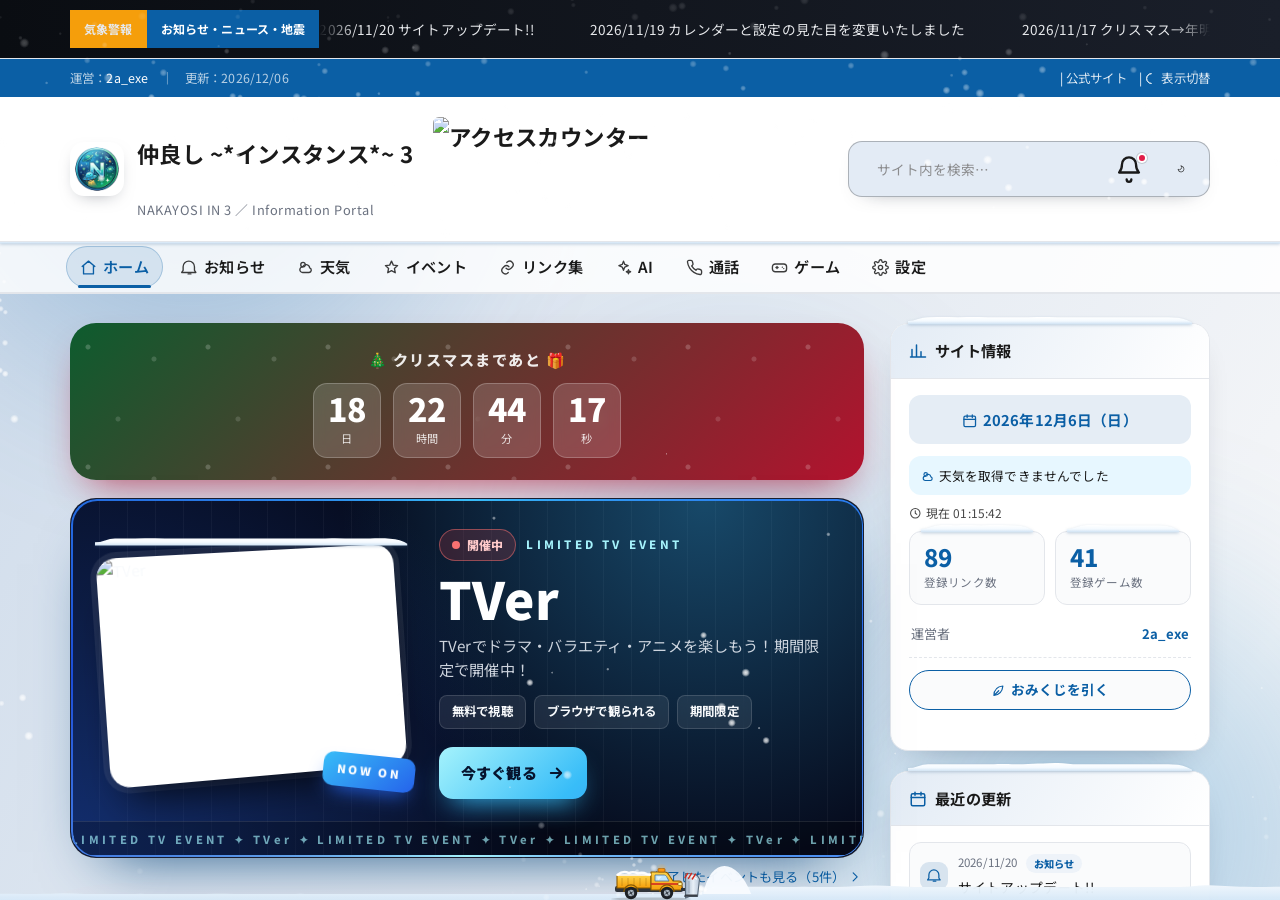
==== index.html @ fe7cc0f2 "Update index.html" ====
<!DOCTYPE html>
<html lang="ja">
<head>
  <meta name="google-adsense-account" content="ca-pub-2644176974704249">
  <meta charset="UTF-8">
  <meta name="viewport" content="width=device-width, initial-scale=1.0, viewport-fit=cover">
  <link rel="icon" type="image/png" href="/favicon.png">
  <link rel="shortcut icon" type="image/png" href="/favicon.png">
  <link rel="apple-touch-icon" href="/favicon.png">
  <title>ホーム -- 仲良し ~*インスタンス*~ 3 情報ポータル</title>

  <!-- 手書き風フォント（Caveat）の読み込み -->
  <link rel="preconnect" href="https://fonts.googleapis.com">
  <link rel="preconnect" href="https://fonts.gstatic.com" crossorigin>
  <link href="https://fonts.googleapis.com/css2?family=Zen+Maru+Gothic:wght@400;500;700&display=swap" rel="stylesheet">

  <style>
@font-face{font-family:'HuiFont';src:url('/fonts/HuiFontP109.woff') format('woff');font-display:swap}
body,button{font-family:'HuiFont','Zen Maru Gothic',sans-serif!important}

    /* ==========================================================
       1. デザインシステム & カラーパレット 
       ========================================================== */
    :root {
      --g-blue: #4285f4;
      --g-red: #ea4335;
      --g-yellow: #fbbc05;
      --g-green: #34a853;

      /* ライトモード */
      --bg-base: #f0f4f9;
      --text-main: #111827;
      --btn-primary-bg: #1a73e8;
      --btn-primary-text: #ffffff;
      --btn-hover: #1557b0;
      --glow-color: rgba(26, 115, 232, 0.35);
    }

    @media (prefers-color-scheme: dark) {
      :root {
        /* ダークモード */
        --bg-base: #0a0e17;
        --text-main: #f3f4f6;
        --btn-primary-bg: #8ab4f8;
        --btn-primary-text: #061121;
        --btn-hover: #aecbfa;
        --glow-color: rgba(138, 180, 248, 0.35);
      }
    }

    * {
      box-sizing: border-box;
      margin: 0;
      padding: 0;
      user-select: none;
    }

    body {
      font-family: 'Zen Maru Gothic', sans-serif;
      background-color: var(--bg-base);
      color: var(--text-main);
      height: 100vh;
      height: 100dvh;
      width: 100vw;
      overflow: hidden;
      position: relative;
      display: flex;
      align-items: center;
      justify-content: center;
    }

    /* ==========================================================
       2. 背景キャンバス & オーロラグロー
       ========================================================== */
    #particleCanvas {
      position: absolute;
      inset: 0;
      width: 100%;
      height: 100%;
      z-index: 0;
      pointer-events: none;
    }

    .ambient-glow {
      position: absolute;
      width: 70vw;
      height: 70vw;
      max-width: 800px;
      max-height: 800px;
      border-radius: 50%;
      opacity: 0.35;
      will-change: transform;
      z-index: 0;
      pointer-events: none;
      animation: floatGlow 14s infinite alternate ease-in-out;
    }

    .glow-1 { top: -20%; left: -10%; background: radial-gradient(circle, var(--g-blue) 0%, transparent 68%); }
    .glow-2 { bottom: -20%; right: -10%; background: radial-gradient(circle, var(--g-red) 0%, transparent 68%); animation-delay: -7s; }
    body.instance-active .ambient-glow, body.instance-active #particleCanvas, body.instance-active .bg-overlay { display: none; animation: none; }
    @media (prefers-reduced-motion: reduce) and (update: none) { .ambient-glow { animation: none; } }

    @keyframes floatGlow {
      0% { transform: translate(0, 0) scale(0.9); }
      100% { transform: translate(50px, 30px) scale(1.1); }
    }

    .bg-overlay {
      position: absolute;
      inset: 0;
      background: rgba(0, 0, 0, 0.03);
      z-index: 0;
      pointer-events: none;
    }

    /* ==========================================================
       3. メインコンテンツ（welcome & ボタン）
       ========================================================== */
    .welcome-container {
      position: relative;
      z-index: 10;
      display: flex;
      flex-direction: column;
      align-items: center;
      justify-content: center;
      gap: 40px;
      text-align: center;
      padding: 20px;
    }

    /* 手書きアニメーション welcome テキスト */
    .glass-welcome {
      font-family: 'Zen Maru Gothic', sans-serif;
      font-weight: 400;
      font-size: clamp(2.6rem, 9vw, 6.5rem);
      flex-wrap: wrap;
      justify-content: center;
      color: var(--text-main);
      text-shadow: 0 4px 20px rgba(0, 0, 0, 0.15);
      letter-spacing: 0.05em;
      display: inline-flex;
    }

    .glass-welcome span {
      display: inline-block;
      opacity: 0;
      transform: translateY(15px) rotate(-5deg);
      animation: writeChar 0.4s cubic-bezier(0.25, 1, 0.5, 1) forwards;
    }

    /* 各文字のアニメーション開始ディレイ */
    .glass-welcome span:nth-child(1) { animation-delay: 0.1s; }
    .glass-welcome span:nth-child(2) { animation-delay: 0.3s; }
    .glass-welcome span:nth-child(3) { animation-delay: 0.5s; }
    .glass-welcome span:nth-child(4) { animation-delay: 0.7s; }
    .glass-welcome span:nth-child(5) { animation-delay: 0.9s; }
    .glass-welcome span:nth-child(6) { animation-delay: 1.1s; }
    .glass-welcome span:nth-child(7) { animation-delay: 1.3s; }
    .glass-welcome span:nth-child(8) { animation-delay: 1.5s; }

    @keyframes writeChar {
      0% {
        opacity: 0;
        transform: translateY(15px) rotate(-5deg) scale(0.8);
        filter: blur(4px);
      }
      100% {
        opacity: 1;
        transform: translateY(0) rotate(0deg) scale(1);
        filter: blur(0);
      }
    }

    /* 次へボタン */
    .btn-next {
      display: inline-flex;
      align-items: center;
      justify-content: center;
      gap: 8px;
      padding: 14px 42px;
      border-radius: 100px;
      font-size: 1.1rem;
      font-weight: 600;
      cursor: pointer;
      border: none;
      background-color: var(--btn-primary-bg);
      color: var(--btn-primary-text);
      box-shadow: 0 8px 24px var(--glow-color);
      opacity: 0;
      transform: translateY(20px);
      transition: opacity 0.8s cubic-bezier(0.16, 1, 0.3, 1),
                  transform 0.8s cubic-bezier(0.16, 1, 0.3, 1),
                  background-color 0.25s ease,
                  box-shadow 0.25s ease;
      pointer-events: none;
    }

    /* アニメーション終了後に付与する表示用クラス */
    .btn-next.visible {
      opacity: 1;
      transform: translateY(0);
      pointer-events: auto;
    }

    .btn-next:hover {
      background-color: var(--btn-hover);
      transform: translateY(-2px);
      box-shadow: 0 12px 32px var(--glow-color);
    }

    .btn-next:active {
      transform: translateY(0);
      box-shadow: 0 4px 16px var(--glow-color);
    }

    .btn-next svg {
      width: 20px;
      height: 20px;
      transition: transform 0.25s ease;
    }

    .btn-next:hover svg {
      transform: translateX(4px);
    }
    #instanceFrame { position: fixed; inset: 0; z-index: 100; width: 100%; height: 100%; border: 0; background: var(--bg-base); }
    #instanceFrame[hidden] { display: none; }
    #instanceFrame { opacity: 0; transition: opacity .6s ease; }
    #instanceFrame.is-shown { opacity: 1; }
    .welcome-container, .ambient-glow, #particleCanvas { transition: opacity .9s ease, filter .9s ease; }
    body.welcome-fade .welcome-container { opacity: 0; filter: blur(6px); }
    body.welcome-fade .ambient-glow, body.welcome-fade #particleCanvas { opacity: 0; }

    /* スキップボタン（右下） */
    .btn-skip {
      position: fixed;
      right: calc(20px + env(safe-area-inset-right, 0px));
      bottom: calc(20px + env(safe-area-inset-bottom, 0px));
      z-index: 20;
      padding: 10px 22px;
      border-radius: 100px;
      border: 1px solid color-mix(in srgb, var(--text-main) 25%, transparent);
      background: color-mix(in srgb, var(--bg-base) 55%, transparent);
      -webkit-backdrop-filter: blur(10px);
      backdrop-filter: blur(10px);
      color: var(--text-main);
      font-size: .95rem;
      font-weight: 600;
      letter-spacing: .05em;
      cursor: pointer;
      transition: opacity .9s ease, background-color .25s ease, transform .25s ease;
    }
    .btn-skip:hover { background: color-mix(in srgb, var(--bg-base) 85%, var(--text-main) 15%); transform: translateY(-2px); }
    .btn-skip:focus-visible { outline: 2px solid var(--btn-primary-bg); outline-offset: 3px; }
    body.welcome-fade .btn-skip { opacity: 0; pointer-events: none; }
    body.instance-active .btn-skip { display: none; }
    body.instance-active { overflow: hidden; }
    body.instance-active .ambient-glow,
    body.instance-active .bg-overlay,
    body.instance-active #particleCanvas,
    body.instance-active .welcome-container { display: none; }

    /* Glass skip control — transparent glass with a crisp reflected rim */
    .btn-skip {
      min-height: 48px;
      padding: 10px 21px;
      border: 1px solid color-mix(in srgb, white 68%, var(--text-main) 14%);
      background:
        linear-gradient(115deg, color-mix(in srgb, white 24%, transparent), transparent 44%),
        color-mix(in srgb, var(--bg-base) 16%, transparent);
      backdrop-filter: blur(24px) saturate(185%) brightness(1.06);
      box-shadow:
        inset 0 1px 0 color-mix(in srgb, white 84%, transparent),
        inset 0 0 0 1px color-mix(in srgb, white 12%, transparent),
        inset 0 -12px 24px color-mix(in srgb, var(--btn-primary-bg) 6%, transparent),
        0 12px 30px color-mix(in srgb, var(--text-main) 13%, transparent),
        0 2px 7px color-mix(in srgb, var(--text-main) 10%, transparent);
      text-shadow: 0 1px 10px color-mix(in srgb, var(--bg-base) 90%, transparent);
      overflow: hidden;
      isolation: isolate;
      will-change: transform;
    }
    .btn-skip::before {
      content: "";
      position: absolute;
      left: 13%;
      right: 38%;
      top: 2px;
      height: 38%;
      border-radius: 999px;
      background: linear-gradient(180deg, color-mix(in srgb, white 65%, transparent), transparent);
      filter: blur(5px);
      opacity: .8;
      pointer-events: none;
    }
    .btn-skip:hover {
      background: linear-gradient(115deg, color-mix(in srgb, white 30%, transparent), color-mix(in srgb, var(--btn-primary-bg) 11%, transparent));
      border-color: color-mix(in srgb, white 78%, var(--btn-primary-bg) 22%);
      box-shadow: inset 0 1px 0 color-mix(in srgb, white 88%, transparent), 0 17px 38px color-mix(in srgb, var(--btn-primary-bg) 21%, transparent);
    }
    .btn-skip:active { transform: translateY(0) scale(.97); }
    @media (max-width: 600px) {
      .btn-skip {
        right: calc(14px + env(safe-area-inset-right, 0px));
        bottom: calc(14px + env(safe-area-inset-bottom, 0px));
        min-height: 46px;
        padding: 9px 18px;
        font-size: .86rem;
      }
    }
    @media (prefers-reduced-motion: reduce) and (update: none) { .btn-skip { transition-duration: .15s; } }

    .cf-verify{position:fixed;inset:0;z-index:5;background:#000;color:#d9d9d9;font-family:Roboto,system-ui,-apple-system,"Segoe UI",sans-serif!important;display:flex;flex-direction:column;padding:clamp(60px,18vh,140px) max(20px,calc((100vw - 900px)/2)) 20px;transition:opacity .6s ease}
    .cf-verify *{font-family:inherit!important}
    .cf-head{display:flex;align-items:center;gap:20px;margin-bottom:22px}
    .cf-logo{width:34px;height:34px;object-fit:contain;border-radius:6px}
    .cf-domain{margin:0;font-size:clamp(1.6rem,5vw,2.6rem);font-weight:700;color:#f1f1f1;word-break:break-all}
    .cf-title{margin:0 0 10px;font-size:clamp(1.15rem,3.4vw,1.5rem);font-weight:700;color:#f1f1f1}
    .cf-desc{margin:0;line-height:1.6;color:#b5b5b5;font-size:clamp(.9rem,2.4vw,1rem)}
    .cf-status{margin-top:34px;height:32px}
    .cf-spinner{display:block;width:28px;height:28px;border-radius:50%;border:3px solid #333;border-top-color:#9a9a9a;animation:cfspin 1s linear infinite}
    .cf-ok{display:inline-flex;align-items:center;justify-content:center;width:28px;height:28px;border-radius:50%;background:#2a9d4b;color:#fff;font-weight:700}
    @keyframes cfspin{to{transform:rotate(360deg)}}
    .cf-foot{margin-top:auto;border-top:1px solid #d9d9d9;padding-top:16px;text-align:center;font-size:.78rem;line-height:1.8;color:#e5e5e5}
    .cf-foot code{font-family:ui-monospace,monospace!important}
    .cf-foot a{color:#7aa7ff}
    .cf-sep{margin:0 6px;font-weight:700}
    .cf-verify [hidden]{display:none!important}
    body.welcome-fade .cf-verify{opacity:0}
    body.instance-active .cf-verify{display:none}
  </style>
</head>
<body>

  <canvas id="particleCanvas" hidden></canvas>

  <iframe id="instanceFrame" title="仲良し ~*インスタンス*~ 3 — 情報ポータル" hidden></iframe>

  <script>
    // ==========================================================
    // 1. パーティクルキャンバス制御
    // ==========================================================
    const canvas = document.getElementById('particleCanvas');
    const ctx = canvas.getContext('2d');

    function resizeCanvas() {
      canvas.width = window.innerWidth;
      canvas.height = window.innerHeight;
    }
    resizeCanvas();
    window.addEventListener('resize', resizeCanvas);

    const particles = Array.from({ length: 30 }, () => ({
      x: Math.random() * window.innerWidth,
      y: Math.random() * window.innerHeight,
      radius: Math.random() * 2.5 + 1,
      vx: (Math.random() - 0.5) * 0.3,
      vy: (Math.random() - 0.5) * 0.3,
      alpha: Math.random() * 0.5 + 0.2
    }));

    const darkMq = window.matchMedia('(prefers-color-scheme: dark)');
    function animateParticles() {
      if (document.hidden) { particleRaf = requestAnimationFrame(animateParticles); return; }
      ctx.clearRect(0, 0, canvas.width, canvas.height);
      const isDark = darkMq.matches;
      ctx.fillStyle = isDark ? '#fff' : '#000';

      particles.forEach(p => {
        p.x += p.vx;
        p.y += p.vy;

        if (p.x < 0) p.x = canvas.width;
        if (p.x > canvas.width) p.x = 0;
        if (p.y < 0) p.y = canvas.height;
        if (p.y > canvas.height) p.y = 0;

        ctx.globalAlpha = isDark ? p.alpha : p.alpha * 0.35;
        ctx.beginPath();
        ctx.arc(p.x, p.y, p.radius, 0, Math.PI * 2);
        ctx.fill();
      });

      if (!window.__welcomeDone) particleRaf = requestAnimationFrame(animateParticles);
    }
    let particleRaf = 0;
    animateParticles();

    // ==========================================================
    // 2. アニメーション完了後のボタン表示制御
    // ==========================================================
    // welcome アニメーション後、自動でフェードアウトしてポータルを表示

    // ===== URLルーティング (/in, /links など) =====
    const CALL_URL = 'https://videolink2me.com/ja/wu1a6s';
    const ROUTE_PAGES = ['home','ai','news','weather','events','links','games','settings','terms','call'];
    const ROUTER = (function(){
      const url = new URL(location.href);
      let base, initial = '';
      const r = url.searchParams.get('route');
      if (r !== null) {
        base = url.pathname.replace(/index\.html$/,'');
        initial = r.replace(/^\/+|\/+$/g,'').split('/')[0].toLowerCase();
        url.searchParams.delete('route');
      } else {
        const segs = url.pathname.split('/');
        const i = segs.findIndex((x,k)=>k>0 && ROUTE_PAGES.includes(x.toLowerCase()));
        if (i > 0) { base = segs.slice(0,i).join('/') + '/'; initial = segs[i].toLowerCase(); }
        else base = url.pathname.replace(/[^\/]*$/,'');
      }
      if (!base.endsWith('/')) base += '/';
      if (initial === 'call') { location.replace(CALL_URL); }
      if (!ROUTE_PAGES.includes(initial) || initial === 'call') initial = 'home';
      const qs = url.searchParams.toString();
      const tail = (qs ? '?' + qs : '') + url.hash;
      history.replaceState({page:initial}, '', base + initial + tail);
      return { base, initial, tail };
    })();
    const PAGE_TITLES = {
      home:'ホーム', ai:'AI', news:'お知らせ', weather:'天気',
      events:'イベント', links:'リンク集', games:'ゲーム',
      tv:'TV', search:'検索', settings:'設定', terms:'利用規約', call:'通話'
    };
    function pageTitle(id){ return (PAGE_TITLES[id] || PAGE_TITLES.home) + ' -- 仲良し ~*インスタンス*~ 3 情報ポータル'; }
    function updatePageTitle(id){
      const frame = document.getElementById('instanceFrame');
      const w = frame && frame.contentWindow;
      let title = pageTitle(id);
      try {
        const mode = w && typeof w.loadSettings === 'function' ? w.loadSettings().disguise : 'off';
        const preset = ({google:{title:'Google'},gtranslate:{title:'Google 翻訳'},classroom:{title:'ホーム - Classroom'}})[mode];
        if(preset && preset.title) title = preset.title;
        if(frame && frame.contentDocument) frame.contentDocument.title = title;
      } catch(e) {}
      document.title = title;
    }
    function routeUrl(id){ return ROUTER.base + id; }
    function hookInstance(frame){
      try {
        const w = frame.contentWindow;
        const orig = w.showPage;
        if (typeof orig !== 'function') return;
        let silent = false;
        const wrapped = function(id){
          if (id === 'call') { window.open(CALL_URL, "_blank", "noopener"); return; }
          const res = orig.apply(this, arguments);
          updatePageTitle(id);
          if (!silent && ROUTE_PAGES.includes(id) && history.state?.page !== id) {
            history.pushState({page:id}, '', routeUrl(id));
          }
          return res;
        };
        w.showPage = wrapped;
        const go = (id) => { silent = true; try { orig.call(w, id); updatePageTitle(id); } finally { silent = false; } };
        go(ROUTER.initial);
        history.replaceState({page:ROUTER.initial}, '', routeUrl(ROUTER.initial) + ROUTER.tail);
        window.addEventListener('popstate', (e) => {
          let id = e.state?.page;
          if (!id) id = 'home';
          if (ROUTE_PAGES.includes(id)) go(id);
        });
      } catch (err) { console.error('router', err); }
    }
    let instanceStarted = false;
    function showInstance() {
      if (instanceStarted) return;
      instanceStarted = true;
      const frame = document.getElementById('instanceFrame');
      const source = document.getElementById('instanceSource');
      if (!frame || !source) return;
      let loaded = false, faded = false;
      const reveal = () => {
        if (!loaded || !faded) return;
        window.__welcomeDone = true;
        cancelAnimationFrame(particleRaf);
        window.removeEventListener('resize', resizeCanvas);
        canvas.width = canvas.height = 0;
        frame.hidden = false;
        requestAnimationFrame(() => frame.classList.add('is-shown'));
        document.body.classList.add('instance-active');
        updatePageTitle(ROUTER.initial);
      };
      frame.addEventListener('load', () => {
        const innerDocument = frame.contentDocument;
        hookInstance(frame);
        loaded = true; reveal();
      }, { once: true });
      document.body.classList.add('welcome-fade');
      faded = true;
      frame.srcdoc = source.content.textContent.replace(/tag\s*:\s*"[^"]*"(?:\s*,\s*tag\s*:\s*"[^"]*")+/g, m => 'tag:' + JSON.stringify((m.match(/"[^"]*"/g)||[]).map(x => x.slice(1,-1))));
    }
    // スキップ：アニメーションを待たずにすぐポータルへ

    // 手書きアニメーションが本当に終わってから（最後の文字の animationend）少し余韻を置いて自動で消える
    if (document.readyState==='loading') document.addEventListener('DOMContentLoaded', showInstance, { once: true }); else showInstance();
  </script>
  <template id="instanceSource">

&lt;!DOCTYPE html&gt;
&lt;html lang="ja"&gt;
&lt;head&gt;
&lt;meta charset="UTF-8"&gt;
&lt;meta name="viewport" content="width=device-width, initial-scale=1.0"&gt;
&lt;link rel="icon" type="image/png" href="/favicon.png"&gt;
&lt;title&gt;ホーム -- 仲良し ~*インスタンス*~ 3 情報ポータル&lt;/title&gt;
&lt;style&gt;
/* ============================================================
   仲良し ~*インスタンス*~ 3  ／  情報サイト風UI
   - 編集しやすいよう、リンク/ゲーム/お知らせは &lt;script&gt; 内の
     データ配列を書き換えるだけでOKです。
   - カラーは :root のCSS変数を編集してください。
   ============================================================ */
@import url('https://fonts.googleapis.com/css2?family=Noto+Sans+JP:wght@400;500;700&amp;family=Noto+Serif+JP:wght@600;700&amp;family=Press+Start+2P&amp;family=M+PLUS+Rounded+1c:wght@400;500;700&amp;family=Kosugi+Maru&amp;family=Zen+Maru+Gothic:wght@400;500;700&amp;family=Shippori+Mincho:wght@500;700&amp;family=Kaisei+Decol:wght@400;700&amp;family=DotGothic16&amp;family=Yusei+Magic&amp;family=Noto+Color+Emoji&amp;display=swap');

/* リアルタイム時計（ピクセルフォント） */
.pixel-clock{
  font-family:'Press Start 2P','Courier New',monospace;
  font-size:2rem;
  letter-spacing:3px;
  color:var(--primary);
  padding:12px 20px;
  border:3px solid var(--primary);
  border-radius:8px;
  background:var(--surface-2);
  font-variant-numeric:tabular-nums;
  white-space:nowrap;
  display:inline-block;
  line-height:1;
  box-shadow:0 4px 14px -6px color-mix(in oklab, var(--primary) 55%, transparent), inset 0 0 0 1px color-mix(in oklab, var(--primary) 20%, transparent);
  text-shadow:0 0 8px color-mix(in oklab, var(--primary) 45%, transparent);
}
@media(max-width:600px){.pixel-clock{font-size:1.4rem;padding:8px 12px;letter-spacing:2px}}
.brand-clock{margin-left:18px;vertical-align:middle}
/* 通知ベル */
.notif-btn{position:relative;background:transparent;border:none;font-size:1.35rem;cursor:pointer;padding:6px 8px;border-radius:8px;color:inherit;line-height:1;transition:background .15s;display:inline-flex;align-items:center;justify-content:center}
.notif-btn .notif-ico{width:22px;height:22px;display:block;color:currentColor;transition:transform .2s}
.notif-btn:hover .notif-ico{transform:rotate(-12deg) scale(1.08)}
.notif-btn.has-new .notif-ico{animation:notifShake 2.2s ease-in-out infinite;transform-origin:50% 10%}
@keyframes notifShake{0%,88%,100%{transform:rotate(0)}90%{transform:rotate(-14deg)}92%{transform:rotate(12deg)}94%{transform:rotate(-10deg)}96%{transform:rotate(8deg)}98%{transform:rotate(-4deg)}}
.notif-btn:hover{background:color-mix(in oklab, var(--primary) 15%, transparent)}
.notif-dot{position:absolute;top:4px;right:4px;width:10px;height:10px;background:#e11d48;border:2px solid var(--header-bg,#fff);border-radius:50%;display:none;box-shadow:0 0 0 1px rgba(0,0,0,.15)}
.notif-btn.has-new .notif-dot{display:block;animation:notifPulse 1.6s ease-in-out infinite}
@keyframes notifPulse{0%,100%{transform:scale(1);opacity:1}50%{transform:scale(1.25);opacity:.75}}
.notif-panel{position:absolute;top:calc(100% + 8px);right:0;width:min(340px,calc(100vw - 24px));background:var(--surface,#fff);color:var(--text,inherit);border:1px solid var(--border,#e5e7eb);border-radius:12px;box-shadow:0 12px 32px -8px rgba(0,0,0,.25);z-index:1200;display:none;overflow:hidden}
.notif-panel.open{display:block}
.notif-panel .np-head{padding:12px 14px;border-bottom:1px solid var(--border);display:flex;justify-content:space-between;align-items:center;font-weight:700;font-size:.9rem}
.notif-panel .np-list{max-height:360px;overflow-y:auto;list-style:none;margin:0;padding:0}
.notif-panel .np-list li{padding:10px 14px;border-bottom:1px solid var(--border);font-size:.85rem;line-height:1.45}
.notif-panel .np-list li:last-child{border-bottom:none}
.notif-panel .np-list li.new{background:color-mix(in oklab, #e11d48 8%, transparent)}
.notif-panel .np-list .np-date{color:var(--text-muted);font-size:.72rem;display:block;margin-bottom:2px;font-variant-numeric:tabular-nums}
.notif-panel .np-list .np-badge{display:inline-block;font-size:.62rem;padding:1px 6px;border-radius:4px;background:#e11d48;color:#fff;margin-left:6px;vertical-align:middle}
.notif-wrap{position:relative;display:inline-block}
/* 動画対応 */
.nm-video{width:100%;border-radius:8px;background:#000;margin-bottom:10px;max-height:60vh}
.nm-yt-wrap{position:relative;width:100%;aspect-ratio:16/9;border-radius:8px;background:#000;margin-bottom:10px;overflow:hidden}
.nm-yt-wrap iframe{position:absolute;inset:0;width:100%;height:100%;border:0}
body.dark-mode .pixel-clock{background:#0a1220}

/* 速報／ニュースティッカー */
.ticker{
  display:flex;
  align-items:center;
  gap:0;
  background:linear-gradient(90deg,#0a0d12 0%,#1a1f2a 100%);
  color:#e6e8eb;
  font-size:.85rem;
  padding:10px 0;
  overflow:hidden;
  border-bottom:1px solid var(--border);
}
.ticker-inner{
  max-width:1180px;
  margin:0 auto;
  padding:0 20px;
  display:flex;
  align-items:center;
  gap:0;
  width:100%;
}
.ticker-label{
  flex-shrink:0;
  padding:9px 14px;
  font-weight:700;
  font-size:.75rem;
  display:inline-flex;
  align-items:center;
  gap:6px;
}
.ticker-label.eq{background:#b91c1c;color:#fff}
.ticker-label.eq::before{content:"";width:8px;height:8px;border-radius:50%;background:#ff6b5b}
.ticker-label.news{background:#0b5fa5;color:#fff}
.ticker-track{
  flex:1;
  overflow:hidden;
  position:relative;
  mask-image:linear-gradient(90deg,transparent 0%,#000 4%,#000 96%,transparent 100%);
  -webkit-mask-image:linear-gradient(90deg,transparent 0%,#000 4%,#000 96%,transparent 100%);
}
.ticker-move{
  display:inline-flex;
  gap:56px;
  white-space:nowrap;
  animation:tickerScroll 200s linear infinite;
}
@keyframes tickerScroll{
  0%{transform:translateX(0)}
  100%{transform:translateX(-50%)}
}
.ticker-item{display:inline-flex;align-items:center;gap:6px}
body.dark-mode .ticker{background:#05070a;border-color:#2a2f37}

@font-face{font-family:'HuiFont';src:url('/fonts/HuiFontP109.woff') format('woff');font-display:swap}
body,body *:not(svg):not(path):not(code):not(pre):not(kbd){font-family:'HuiFont','Noto Sans JP','Noto Color Emoji',sans-serif!important}
.brand-counter{display:inline-block;height:80px;width:auto;max-width:460px;margin-left:14px;vertical-align:middle;image-rendering:pixelated;border-radius:6px}
@media(max-width:600px){.brand-counter{display:block;height:48px;max-width:250px;margin:8px 50px 0 0;justify-self:center}}
body.choco-mode{
  --bg:#2b1a12;--surface:#3d261a;--surface-2:#4a2e20;--text:#f5e6d3;--text-muted:#c9a88a;
  --border:#5c3a28;--primary:#d9a066;--primary-hover:#e8b884;--accent:#ff8fa3;
  --header-bg:#3d261a;--topbar-bg:#1f120c;--topbar-text:#f5e6d3;--tag-bg:#4f3122;
  background:#2b1a12 repeating-linear-gradient(0deg,transparent 0 58px,rgba(0,0,0,.18) 58px 62px),repeating-linear-gradient(90deg,transparent 0 58px,rgba(0,0,0,.18) 58px 62px)!important;color:var(--text)
}
body.choco-mode .site-header{background:linear-gradient(180deg,#4a2e20,#3d261a)!important;border-bottom:4px solid #1f120c!important;box-shadow:0 3px 0 #6b4430 inset}
body.choco-mode .card,body.choco-mode .news-card,body.choco-mode section,body.choco-mode .setting-row{border-radius:14px;box-shadow:inset 0 2px 0 rgba(255,220,180,.12),inset 0 -4px 0 rgba(0,0,0,.25),0 4px 10px rgba(0,0,0,.35)}
body.choco-mode .btn,body.choco-mode button.btn{background:linear-gradient(180deg,#8a5a3c,#5c3a28)!important;color:#fff4e6!important;border:1px solid #2b1a12!important;border-radius:999px;box-shadow:inset 0 2px 0 rgba(255,220,180,.3),0 3px 0 #1f120c}
body.choco-mode a{color:#e8b884}
body.choco-mode input,body.choco-mode select,body.choco-mode textarea{background:#2b1a12;color:#f5e6d3;border-color:#6b4430}
body.choco-mode .ticker{background:linear-gradient(90deg,#1f120c,#3d261a);border-color:#5c3a28}
body.choco-mode .gnav,body.choco-mode footer{background:#1f120c!important;color:#f5e6d3}
:root{
  --bg:#f5f6f8;
  --surface:#ffffff;
  --surface-2:#fafbfc;
  --text:#1a1a1a;
  --text-muted:#6b7280;
  --border:#e3e6eb;
  --primary:#0b5fa5;
  --primary-hover:#094a82;
  --accent:#c0392b;
  --header-bg:#ffffff;
  --topbar-bg:#0b5fa5;
  --topbar-text:#ffffff;
  --tag-bg:#eef3f9;
}
body.dark-mode{
  --bg:#0f1115;
  --surface:#171a20;
  --surface-2:#1c2027;
  --text:#e6e8eb;
  --text-muted:#9aa0a6;
  --border:#2a2f37;
  --primary:#5aa9ff;
  --primary-hover:#7dbcff;
  --accent:#ff6b5b;
  --header-bg:#171a20;
  --topbar-bg:#0a0d12;
  --topbar-text:#e6e8eb;
  --tag-bg:#222831;
}

*{box-sizing:border-box}
body{
  margin:0;
  font-family:'Noto Sans JP','Noto Color Emoji',sans-serif;
  background:var(--bg);
  color:var(--text);
  font-size:15px;
  line-height:1.7;
  transition:background .25s,color .25s;
}
a{color:var(--primary);text-decoration:none}
a:hover{text-decoration:underline}
h1,h2,h3{font-family:'Noto Serif JP','Noto Color Emoji',serif;line-height:1.35;margin:0 0 .5em}

/* ───── トップバー（青い細い帯） ───── */
.topbar{
  background:var(--topbar-bg);color:var(--topbar-text);
  font-size:.78rem;padding:6px 0;
}
.topbar-inner{max-width:1180px;margin:0 auto;padding:0 20px;display:flex;justify-content:space-between;align-items:center;gap:12px;flex-wrap:wrap}
.topbar a{color:var(--topbar-text);opacity:.85}
.topbar a:hover{opacity:1;text-decoration:none}
.topbar .crumbs span{opacity:.7}

/* ───── サイトヘッダー ───── */
.site-header{
  background:var(--header-bg);
  border-bottom:1px solid var(--border);
}
.header-inner{
  max-width:1180px;margin:0 auto;padding:18px 20px;
  display:flex;align-items:center;justify-content:space-between;gap:20px;flex-wrap:wrap;
}
.brand{display:flex;align-items:center;gap:14px;text-decoration:none;color:var(--text)}
.brand-logo{
  width:44px;height:44px;border-radius:6px;
  background:var(--primary);color:#fff;
  display:flex;align-items:center;justify-content:center;
  font-family:'Noto Serif JP',serif;font-weight:700;font-size:1.4rem;
}
.brand-title{font-family:'Noto Serif JP',serif;font-size:1.4rem;font-weight:700;letter-spacing:.5px}
.brand-sub{font-size:.75rem;color:var(--text-muted);margin-top:2px}
.header-search{display:flex;align-items:center;gap:8px}
.header-search input{
  border:1px solid var(--border);background:var(--surface-2);color:var(--text);
  padding:8px 12px;border-radius:4px;font-size:.85rem;width:220px;outline:none;
}
.header-search input:focus{border-color:var(--primary)}
.icon-btn{
  background:transparent;border:1px solid var(--border);color:var(--text);
  width:36px;height:36px;border-radius:4px;cursor:pointer;font-size:1rem;
}
.icon-btn:hover{background:var(--surface-2)}
.theme-toggle-btn{border:none !important;background:transparent;border-radius:8px}
.theme-toggle-btn:hover{background:color-mix(in oklab, var(--primary) 15%, transparent)}

/* ───── グローバルナビ ───── */
.gnav{background:var(--surface);border-bottom:1px solid var(--border);position:sticky;top:0;z-index:50}
.gnav-inner{max-width:1180px;margin:0 auto;padding:0 16px;display:flex;align-items:center;gap:2px;flex-wrap:wrap;overflow-x:hidden}
.gnav-links{display:flex;flex-wrap:wrap;align-items:center;gap:0;width:100%}
.gnav a{
  padding:10px 13px;color:var(--text);font-weight:500;font-size:.88rem;
  border-bottom:3px solid transparent;white-space:nowrap;
  display:inline-flex;align-items:center;gap:6px;
}
.nav-ic{width:17px;height:17px;flex:0 0 auto;fill:none;stroke:currentColor;stroke-width:1.9;stroke-linecap:round;stroke-linejoin:round;opacity:.85}
.gnav a:hover .nav-ic,.gnav a.active .nav-ic{opacity:1}
.gnav a:hover{color:var(--primary);text-decoration:none;background:var(--surface-2)}
.gnav a.active{color:var(--primary);border-bottom-color:var(--primary)}
.gnav .menu-toggle{display:none}

/* ───── レイアウト ───── */
.wrap{max-width:1180px;margin:0 auto;padding:24px 20px 60px;display:grid;grid-template-columns:1fr 320px;gap:28px}
.main{min-width:0}
.aside{min-width:0}
@media (max-width:880px){
  .wrap{grid-template-columns:1fr}
  .header-search input{width:140px}
}
/* タブレット幅も含め、ハンバーガーメニューに切り替え */
@media (max-width:1024px){
  .gnav .menu-toggle{display:flex;align-items:center;justify-content:center;padding:12px 14px;border:none;background:transparent;color:var(--text);cursor:pointer;font-size:1.2rem}
  .gnav-inner &gt; .gnav-links{display:none;flex-direction:column;width:100%}
  .gnav-inner.open &gt; .gnav-links{display:flex}
  .gnav-inner{flex-wrap:wrap}
  .gnav a{width:100%;border-bottom:1px solid var(--border)}
}

/* ───── ヒーロー（情報サイト風の特集） ───── */
.hero{
  background:var(--surface);border:1px solid var(--border);border-radius:8px;
  padding:30px;margin-bottom:24px;
  display:grid;grid-template-columns:1fr auto;gap:20px;align-items:center;
}
.hero h1{font-size:1.7rem;margin:0 0 8px}
.hero p{margin:0;color:var(--text-muted)}
.hero .tag{display:inline-block;background:var(--tag-bg);color:var(--primary);font-size:.72rem;padding:3px 10px;border-radius:3px;font-weight:700;margin-bottom:10px;letter-spacing:.05em}
@media(max-width:600px){.hero{grid-template-columns:1fr}}

/* ───── ホーム専用（リデザイン） ───── */
#home-page .home-hero{
  position:relative;overflow:hidden;
  background:
    radial-gradient(1200px 400px at 100% -20%, color-mix(in oklab, var(--primary) 22%, transparent), transparent 60%),
    radial-gradient(600px 300px at 0% 120%, color-mix(in oklab, var(--primary) 14%, transparent), transparent 60%),
    var(--surface);
  border:1px solid var(--border);
  padding:40px 36px;
  display:grid;grid-template-columns:1.4fr .8fr;gap:24px;align-items:center;
}
#home-page .home-hero h1{font-size:2rem;line-height:1.25;margin:6px 0 10px;letter-spacing:-.01em}
#home-page .home-hero h1 em{font-style:normal;color:var(--primary);font-weight:800}
#home-page .home-hero p{max-width:56ch;font-size:.95rem;line-height:1.7}
#home-page .home-hero-actions{margin-top:18px;display:flex;gap:10px;flex-wrap:wrap}
#home-page .home-hero .btn-ghost{
  background:transparent;color:var(--text);
  border:1px solid var(--border);
}
#home-page .home-hero .btn-ghost:hover{border-color:var(--primary);color:var(--primary)}
#home-page .home-hero-deco{
  align-self:stretch;min-height:120px;border-radius:12px;
  background:
    conic-gradient(from 210deg at 70% 30%, color-mix(in oklab, var(--primary) 40%, transparent), transparent 45%),
    linear-gradient(135deg, color-mix(in oklab, var(--primary) 18%, transparent), transparent 60%);
  border:1px solid var(--border);
  mask:linear-gradient(180deg,#000 60%,transparent);
}
@media(max-width:820px){
  #home-page .home-hero{grid-template-columns:1fr;padding:28px 22px}
  #home-page .home-hero-deco{display:none}
  #home-page .home-hero h1{font-size:1.55rem}
}

#home-page .home-quick{
  display:grid;grid-template-columns:repeat(auto-fit,minmax(96px,1fr));gap:10px;
}
#home-page .home-quick a{
  display:flex;flex-direction:column;align-items:center;justify-content:center;gap:6px;
  padding:14px 8px;border-radius:14px;background:var(--surface-2,var(--surface));
  border:1px solid var(--border);color:var(--text);text-decoration:none;
  font-size:.78rem;font-weight:600;
  transition:transform .2s ease,box-shadow .2s ease,border-color .2s ease;
}
#home-page .home-quick a:hover{
  transform:translateY(-3px);border-color:var(--primary);text-decoration:none;
  box-shadow:0 10px 22px -14px color-mix(in oklab, var(--primary) 55%, transparent);
}
#home-page .home-quick a svg{
  width:22px;height:22px;fill:none;stroke:currentColor;color:var(--primary);
  stroke-width:1.9;stroke-linecap:round;stroke-linejoin:round;
}
@media(max-width:480px){
  #home-page .home-quick{grid-template-columns:repeat(3,1fr)}
}

#home-page .home-grid-2{
  display:grid;grid-template-columns:1fr 1fr;gap:20px;margin-bottom:24px;
}
#home-page .home-grid-2 .section{margin-bottom:0;height:100%}
@media(max-width:820px){
  #home-page .home-grid-2{grid-template-columns:1fr}
}

#home-page .section{transition:border-color .2s ease, transform .2s ease, box-shadow .2s ease}
#home-page .section:hover{
  border-color:color-mix(in oklab, var(--primary) 45%, var(--border));
}
#home-page .section-head{
  background:linear-gradient(180deg, color-mix(in oklab, var(--primary) 4%, transparent), transparent);
}

/* ───── セクション共通 ───── */
.section{background:var(--surface);border:1px solid var(--border);border-radius:8px;margin-bottom:24px}
.section-head{
  padding:14px 20px;border-bottom:1px solid var(--border);
  display:flex;align-items:center;justify-content:space-between;
}
.section-head h2{font-size:1.1rem;margin:0;display:flex;align-items:center;gap:10px}
.section-head h2::before{content:"";width:4px;height:18px;background:var(--primary);border-radius:2px}
.section-head .more{font-size:.8rem;color:var(--text-muted)}
.section-body{padding:18px 20px}

/* ニュース一覧 */
.news-list{list-style:none;margin:0;padding:0}
.news-list li{
  display:grid;grid-template-columns:90px 70px 1fr;gap:14px;
  padding:12px 0;border-bottom:1px dashed var(--border);align-items:baseline;font-size:.92rem;
}
.news-list li:last-child{border-bottom:none}
.news-list .date{color:var(--text-muted);font-size:.82rem;font-variant-numeric:tabular-nums}
.news-list .cat{
  font-size:.7rem;padding:2px 6px;border-radius:3px;text-align:center;
  background:var(--tag-bg);color:var(--primary);font-weight:700;
}
.news-list .cat.update{background:#fdecea;color:#c0392b}
body.dark-mode .news-list .cat.update{background:#3a1f1d;color:#ff8a7a}
@media(max-width:520px){.news-list li{grid-template-columns:auto auto;grid-template-rows:auto auto}.news-list .title{grid-column:1/-1}}

/* リンクカテゴリ（カード風・タイル型UI） */
.link-cats{display:grid;grid-template-columns:repeat(auto-fill,minmax(300px,1fr));gap:18px}
.link-cat{
  position:relative;
  border:1px solid var(--border);
  border-radius:12px;
  padding:18px 18px 14px;
  background:linear-gradient(180deg, var(--surface) 0%, var(--surface-2) 100%);
  overflow:hidden;
  transition:transform .2s ease, box-shadow .2s ease, border-color .2s ease;
}
.link-cat::before{
  content:"";position:absolute;left:0;top:0;bottom:0;width:4px;
  background:linear-gradient(180deg,var(--primary),var(--accent));
}
.link-cat:hover{transform:translateY(-2px);box-shadow:0 10px 24px -14px color-mix(in oklab, var(--primary) 45%, transparent);border-color:color-mix(in oklab, var(--primary) 45%, var(--border))}
.link-cat h3{
  font-family:inherit;font-size:1rem;font-weight:700;
  margin:0 0 14px;padding:0 0 10px 6px;
  border-bottom:1px dashed var(--border);
  color:var(--primary);letter-spacing:.02em;
}
.link-cat ul{list-style:none;margin:0;padding:0;display:grid;gap:6px;max-height:340px;overflow-y:auto}
.link-cat ul::-webkit-scrollbar{width:6px}
.link-cat ul::-webkit-scrollbar-track{background:transparent}
.link-cat ul::-webkit-scrollbar-thumb{background:color-mix(in oklab,var(--primary) 35%,transparent);border-radius:3px}
.link-cat li{
  padding:0;font-size:.9rem;display:block;
}
.link-cat li::before{content:none}
.link-cat li a{
  display:flex;align-items:center;gap:10px;
  padding:9px 12px;border-radius:8px;
  background:var(--surface);
  border:1px solid var(--border);
  color:var(--text);
  transition:.18s ease;
  font-weight:500;
}
.link-cat li a::before{
  content:"→";
  display:inline-flex;align-items:center;justify-content:center;
  width:22px;height:22px;border-radius:6px;
  background:color-mix(in oklab, var(--primary) 12%, transparent);
  color:var(--primary);font-weight:700;font-size:.85rem;
  flex-shrink:0;
  transition:.18s ease;
}
.link-cat li a:hover{
  background:color-mix(in oklab, var(--primary) 10%, var(--surface));
  border-color:var(--primary);
  color:var(--primary);
  text-decoration:none;
  transform:translateX(3px);
}
.link-cat li a:hover::before{background:var(--primary);color:#fff;transform:translateX(2px)}
body.dark-mode .link-cat li a{background:var(--surface-2)}
body.dark-mode .link-cat li a:hover{background:color-mix(in oklab, var(--primary) 18%, var(--surface-2))}

/* ゲームグリッド — CrazyGames風 */
.game-grid{display:grid;grid-template-columns:repeat(auto-fill,minmax(160px,1fr));gap:14px}
.game-card{
  position:relative;background:var(--surface-2);border:none;border-radius:14px;
  overflow:hidden;cursor:pointer;transition:transform .18s cubic-bezier(.2,.7,.3,1), box-shadow .18s;
  isolation:isolate;
}
.game-card:hover{transform:translateY(-4px) scale(1.03);box-shadow:0 14px 28px -10px rgba(0,0,0,.35),0 6px 12px -8px rgba(0,0,0,.25);z-index:2}
.game-card .thumb{aspect-ratio:1/1;background:#0b0f17;overflow:hidden;border-radius:14px;position:relative}
.game-card .thumb img{width:100%;height:100%;object-fit:cover;display:block;transition:transform .35s ease}
.game-card:hover .thumb img{transform:scale(1.08)}
.game-card .thumb::after{
  content:"";position:absolute;inset:0;border-radius:14px;pointer-events:none;
  background:linear-gradient(180deg,transparent 55%,rgba(0,0,0,.72) 100%);
  opacity:.85;transition:opacity .2s;
}
.game-card:hover .thumb::after{opacity:1;background:linear-gradient(180deg,rgba(124,58,237,.15) 0%,rgba(0,0,0,.85) 100%)}
.game-card .name{
  position:absolute;left:10px;right:10px;bottom:8px;
  font-size:.82rem;font-weight:700;color:#fff;line-height:1.25;
  text-shadow:0 1px 4px rgba(0,0,0,.6);
  display:-webkit-box;-webkit-line-clamp:2;-webkit-box-orient:vertical;overflow:hidden;
  z-index:1;padding:0;
}
.game-card .play-badge{
  position:absolute;top:50%;left:50%;transform:translate(-50%,-50%) scale(.6);
  width:54px;height:54px;border-radius:50%;
  background:rgba(124,58,237,.95);color:#fff;
  display:flex;align-items:center;justify-content:center;
  opacity:0;transition:opacity .2s, transform .2s cubic-bezier(.2,.7,.3,1);
  box-shadow:0 8px 20px -6px rgba(124,58,237,.7),0 0 0 4px rgba(255,255,255,.15);
  pointer-events:none;z-index:1;
}
.game-card:hover .play-badge{opacity:1;transform:translate(-50%,-50%) scale(1)}
.game-card .play-badge svg{width:22px;height:22px;margin-left:3px;fill:#fff}
.game-card .hot-tag{
  position:absolute;top:8px;left:8px;z-index:1;
  background:linear-gradient(135deg,#ef4444,#f97316);color:#fff;
  font-size:.62rem;font-weight:800;letter-spacing:.5px;
  padding:3px 8px;border-radius:6px;text-transform:uppercase;
  box-shadow:0 2px 6px rgba(0,0,0,.3);
}
@media(max-width:600px){.game-grid{grid-template-columns:repeat(auto-fill,minmax(130px,1fr));gap:10px}.game-card .name{font-size:.76rem}}

/* サイドバーウィジェット */
.widget{background:var(--surface);border:1px solid var(--border);border-radius:8px;margin-bottom:20px}
.widget-head{padding:12px 16px;border-bottom:1px solid var(--border);font-weight:700;font-size:.9rem;display:flex;align-items:center;gap:8px}
.widget-head::before{content:"";width:4px;height:14px;background:var(--accent);border-radius:2px}
.widget-body{padding:14px 16px;font-size:.88rem}
.widget-body ul{list-style:none;margin:0;padding:0}
.widget-body li{padding:6px 0;border-bottom:1px dashed var(--border)}
.widget-body li:last-child{border-bottom:none}
.stat-row{display:flex;justify-content:space-between;padding:6px 0;border-bottom:1px dashed var(--border);font-size:.88rem}
/* 今日の日付 ＋ おみくじ（サイト情報ウィジェット） */
.site-today{font-weight:700;font-size:.92rem;color:var(--primary);padding:6px 0;margin-bottom:4px;border-bottom:1px solid var(--border);font-variant-numeric:tabular-nums}
.site-omikuji-box{margin-top:12px;padding-top:10px;border-top:1px dashed var(--border);text-align:center}
.site-omikuji-btn{display:inline-block;font:inherit;font-weight:700;font-size:.85rem;color:var(--primary);background:var(--surface-2);border:1px solid var(--primary);border-radius:999px;padding:7px 18px;cursor:pointer;transition:transform .15s,box-shadow .15s,background .2s,color .2s}
.site-omikuji-btn:hover{transform:translateY(-1px);box-shadow:0 3px 10px color-mix(in oklab, var(--primary) 35%, transparent);background:var(--primary);color:#fff}
.site-omikuji-btn:disabled{opacity:.55;cursor:default;transform:none;box-shadow:none;background:var(--surface-2);color:var(--muted-foreground,#6b7280);border-color:var(--border)}
.site-omikuji-result{margin-top:10px;min-height:1em;opacity:0;transform:translateY(6px);transition:opacity .4s,transform .4s}
.site-omikuji-result.show{opacity:1;transform:translateY(0)}
.site-omikuji-rank{display:block;font-size:1.5rem;font-weight:700;letter-spacing:.2em;text-indent:.2em;color:var(--primary)}
.site-omikuji-rank.daikichi{color:#c8a514}
.site-omikuji-rank.kyo{color:#b3261e}
.site-omikuji-msg{display:block;margin-top:4px;font-size:.8rem;color:var(--muted-foreground,#6b7280)}
.stat-row:last-child{border-bottom:none}
.stat-row span:last-child{color:var(--primary);font-weight:700;font-variant-numeric:tabular-nums}

/* 設定ページ */
.setting-row{padding:16px 0;border-bottom:1px solid var(--border)}
.setting-row:last-child{border-bottom:none}
.setting-row label{display:block;font-weight:500;margin-bottom:8px;font-size:.95rem}
.setting-row .desc{font-size:.82rem;color:var(--text-muted);margin-bottom:10px}
select,input[type=range],input[type=color]{
  font-family:inherit;font-size:.9rem;
  background:var(--surface-2);color:var(--text);
  border:1px solid var(--border);border-radius:4px;padding:7px 10px;outline:none;
}
input[type=range]{padding:0;height:6px;width:200px;-webkit-appearance:none;appearance:none;background:var(--border);border-radius:3px}
input[type=range]::-webkit-slider-thumb{-webkit-appearance:none;width:16px;height:16px;border-radius:50%;background:var(--primary);cursor:pointer}
input[type=color]{padding:2px;width:46px;height:36px;cursor:pointer}

/* 設定ページ（カード型） */
#settings-page .section-body{display:grid;grid-template-columns:repeat(auto-fill,minmax(300px,1fr));gap:14px;padding:16px}
#settings-page .setting-row{background:var(--surface-2);border:1px solid var(--border);border-radius:14px;padding:18px;border-bottom:1px solid var(--border);transition:transform .15s,box-shadow .15s,border-color .15s;display:flex;flex-direction:column;gap:6px}
#settings-page .setting-row:hover{transform:translateY(-2px);box-shadow:0 10px 24px -14px rgba(0,0,0,.35);border-color:var(--primary)}
#settings-page .setting-row:last-child{border-bottom:1px solid var(--border)}
#settings-page .setting-row label{font-weight:700;font-size:1rem;margin-bottom:2px}
#settings-page .setting-row .desc{line-height:1.6;margin-bottom:8px}
#settings-page select{border-radius:10px;padding:9px 12px;width:100%;max-width:100%;margin-top:4px}
#settings-page input[type=range]{width:100%;max-width:260px}
#settings-page input[type=color]{border-radius:10px;width:52px;height:40px}
#settings-page .btn{border-radius:999px;padding:9px 18px;font-weight:600}
@media(max-width:600px){#settings-page .section-body{grid-template-columns:1fr;padding:12px}}

.btn{
  display:inline-block;background:var(--primary);color:#fff;border:none;
  padding:8px 18px;border-radius:4px;cursor:pointer;font-family:inherit;font-size:.88rem;font-weight:500;
}
.btn:hover{background:var(--primary-hover);text-decoration:none;color:#fff}
.btn.ghost{background:transparent;color:var(--primary);border:1px solid var(--primary)}
.btn.ghost:hover{background:var(--primary);color:#fff}

/* フッター */
footer{background:var(--surface);border-top:1px solid var(--border);margin-top:40px}
.footer-inner{max-width:1180px;margin:0 auto;padding:30px 20px;display:grid;grid-template-columns:2fr 1fr 1fr 1fr;gap:30px}
.footer-inner h4{font-size:.85rem;margin:0 0 10px;color:var(--text);font-family:'Noto Sans JP','Noto Color Emoji',sans-serif}
.footer-inner ul{list-style:none;margin:0;padding:0;font-size:.82rem}
.footer-inner li{padding:3px 0}
.footer-inner a{color:var(--text-muted)}
.footer-copy{border-top:1px solid var(--border);padding:14px 20px;text-align:center;font-size:.78rem;color:var(--text-muted)}
@media(max-width:700px){.footer-inner{grid-template-columns:1fr 1fr}}

/* ゲーム中は装飾アニメを停止して描画負荷を下げる */
body.gaming .ticker-move,body.gaming .live-badge::before,body.gaming .notif-btn .notif-ico{animation:none!important}
body.gaming #bg-image-layer,body.gaming .pixel-clock{will-change:auto}
body.gaming main,body.gaming footer,body.gaming .site-header{content-visibility:auto}

/* ゲームモーダル（情報サイト風に控えめに） */
#game-modal{display:none;position:fixed;inset:0;background:rgba(8,10,16,.94);backdrop-filter:blur(10px);z-index:1000;flex-direction:column;justify-content:center;align-items:center;padding:24px;gap:0}
.gm-shell{width:100%;max-width:1180px;height:min(88vh,900px);background:#0f1420;border-radius:16px;overflow:hidden;display:flex;flex-direction:column;box-shadow:0 30px 80px -20px rgba(0,0,0,.7),0 0 0 1px rgba(255,255,255,.06)}
.gm-bar{display:flex;align-items:center;gap:10px;padding:10px 14px;background:linear-gradient(180deg,#1a2030,#141926);border-bottom:1px solid rgba(255,255,255,.06)}
#game-modal.fs-active .gm-bar{display:none}
.gm-title{flex:1;min-width:0;color:#fff;font-weight:700;font-size:.95rem;white-space:nowrap;overflow:hidden;text-overflow:ellipsis;display:flex;align-items:center;gap:10px}
.gm-title .gm-logo{width:26px;height:26px;border-radius:6px;background:linear-gradient(135deg,#7c3aed,#ec4899);display:inline-flex;align-items:center;justify-content:center;flex-shrink:0}
.gm-title .gm-logo svg{width:14px;height:14px;fill:#fff}
.gm-actions{display:flex;gap:6px;align-items:center}
.gm-btn{display:inline-flex;align-items:center;justify-content:center;gap:6px;height:36px;min-width:36px;padding:0 10px;border-radius:10px;border:1px solid rgba(255,255,255,.08);background:rgba(255,255,255,.06);color:#e5e7eb;cursor:pointer;font-family:inherit;font-size:.82rem;font-weight:600;transition:background .15s,transform .15s,color .15s}
.gm-btn:hover{background:rgba(255,255,255,.12);color:#fff}
.gm-btn svg{width:16px;height:16px;fill:none;stroke:currentColor;stroke-width:2;stroke-linecap:round;stroke-linejoin:round}
.gm-btn.gm-primary{background:linear-gradient(135deg,#7c3aed,#a855f7);border-color:transparent;color:#fff;padding:0 14px}
.gm-btn.gm-primary:hover{transform:translateY(-1px);box-shadow:0 8px 20px -8px rgba(124,58,237,.7)}
.gm-btn.gm-close{background:rgba(239,68,68,.15);color:#fca5a5;border-color:rgba(239,68,68,.25)}
.gm-btn.gm-close:hover{background:#dc2626;color:#fff}
.gm-body{flex:1;position:relative;background:#000;display:flex;contain:layout paint size}
.gm-body iframe{flex:1;width:100%;height:100%;border:0;display:block;background:#000}
#game-modal:fullscreen,.gm-shell:fullscreen{width:100vw;height:100vh;max-width:none;border-radius:0;padding:0}
.gm-fps{
  position:absolute;top:10px;left:10px;z-index:5;pointer-events:none;
  font-family:'Press Start 2P','Courier New',monospace;font-size:.62rem;line-height:1.6;
  color:#7CFC00;background:rgba(0,0,0,.55);border:1px solid rgba(124,252,0,.35);
  border-radius:8px;padding:6px 9px;letter-spacing:1px;font-variant-numeric:tabular-nums;
  text-shadow:0 0 6px rgba(124,252,0,.55);white-space:pre;
}
.gm-fps.warn{color:#fbbf24;border-color:rgba(251,191,36,.4);text-shadow:0 0 6px rgba(251,191,36,.5)}
.gm-fps.bad{color:#f87171;border-color:rgba(248,113,113,.4);text-shadow:0 0 6px rgba(248,113,113,.5)}
.gm-fps.hidden{display:none}
@media(max-width:640px){
  #game-modal{padding:0}
  .gm-shell{height:100vh;max-width:100%;border-radius:0}
  .gm-btn .gm-lbl{display:none}
  .gm-btn{padding:0;width:36px}
  .gm-btn.gm-primary{padding:0;width:36px}
}
/* News modal */
#news-modal{display:none;position:fixed;inset:0;background:rgba(0,0,0,.72);z-index:1100;justify-content:center;align-items:flex-start;padding:40px 16px;overflow:hidden;backdrop-filter:blur(4px)}
#news-modal.open{display:flex}
.nm-panel{background:var(--surface);color:var(--text);max-width:680px;width:100%;max-height:calc(100vh - 80px);border-radius:14px;padding:0;position:relative;box-shadow:0 30px 80px -20px rgba(0,0,0,.5);border:1px solid var(--border);overflow:hidden;display:flex;flex-direction:column}
#news-modal-body{overflow-y:auto;flex:1;min-height:0}
.nm-close{position:absolute;right:10px;top:10px;z-index:5;background:rgba(0,0,0,.55);color:#fff;border:none;width:36px;height:36px;border-radius:50%;font-size:1rem;cursor:pointer;display:flex;align-items:center;justify-content:center}
.nm-close:hover{background:rgba(0,0,0,.8)}
.nm-thumb{aspect-ratio:16/9;background:linear-gradient(135deg,var(--primary),var(--accent));overflow:hidden}
.nm-thumb img{width:100%;height:100%;object-fit:cover;display:block}
.nm-src{display:inline-block;background:var(--primary);color:var(--primary-foreground,#fff);font-size:.7rem;font-weight:700;padding:4px 10px;border-radius:4px;margin:16px 20px 0}
.nm-title{font-family:'Noto Serif JP',serif;font-size:1.35rem;font-weight:700;line-height:1.4;margin:10px 20px 6px}
.nm-date{font-size:.78rem;color:var(--text-muted);margin:0 20px 14px;font-variant-numeric:tabular-nums}
.nm-desc{font-size:.94rem;line-height:1.75;color:var(--text);margin:0 20px 18px;white-space:pre-wrap}
.nm-link{display:inline-block;margin:0 20px 22px;padding:9px 16px;background:var(--primary);color:#fff;border-radius:6px;font-size:.85rem;font-weight:600;text-decoration:none}
.nm-link:hover{opacity:.9}
@media(max-width:600px){.nm-title{font-size:1.1rem}.nm-desc{font-size:.88rem}}
#game-frame{width:100%;height:100%;background:#000;border:none;display:block}

/* テキストユーティリティ */
.muted{color:var(--text-muted)}
.center{text-align:center}
.page{display:none}
.page.active{display:block}

/* ───── ニュースフィード（画像付きカード） ───── */
.news-cards{display:grid;grid-template-columns:repeat(auto-fill,minmax(280px,1fr));gap:18px}
.news-card{
  display:flex;flex-direction:column;background:var(--surface);border:1px solid var(--border);
  border-radius:10px;overflow:hidden;transition:.2s;color:var(--text);
}
.news-card:hover{transform:translateY(-3px);box-shadow:0 12px 26px -16px color-mix(in oklab,var(--primary) 55%,transparent);border-color:color-mix(in oklab,var(--primary) 45%,var(--border));text-decoration:none}
.news-card .nc-thumb{aspect-ratio:16/9;background:linear-gradient(135deg,var(--primary),var(--accent));overflow:hidden;position:relative}
.news-card .nc-thumb img{width:100%;height:100%;object-fit:cover;display:block}
.news-card .nc-src{position:absolute;left:8px;top:8px;background:rgba(0,0,0,.62);color:#fff;font-size:.66rem;font-weight:700;padding:3px 8px;border-radius:4px}
.news-card .nc-body{padding:12px 14px;display:flex;flex-direction:column;gap:6px;flex:1}
.news-card .nc-title{font-family:'Noto Sans JP',sans-serif;font-weight:700;font-size:.92rem;line-height:1.4;margin:0}
.news-card .nc-desc{font-size:.8rem;color:var(--text-muted);margin:0;display:-webkit-box;-webkit-line-clamp:3;-webkit-box-orient:vertical;overflow:hidden}
.news-card .nc-date{font-size:.72rem;color:var(--text-muted);margin-top:auto;font-variant-numeric:tabular-nums}

/* ───── 天気ページ ───── */
.wx-head{display:flex;flex-wrap:wrap;gap:12px;align-items:center;justify-content:space-between;margin-bottom:14px}
.wx-loc{font-weight:700;font-size:1.15rem}
.wx-loc small{color:var(--text-muted);font-weight:500;font-size:.78rem;margin-left:8px}
.wx-actions{display:flex;gap:8px;flex-wrap:wrap}
.wx-actions a,.wx-actions button{padding:8px 14px;border-radius:8px;border:1px solid var(--border);background:var(--surface-2);color:var(--text);font-size:.82rem;text-decoration:none;cursor:pointer;font-weight:600}
.wx-actions a:hover,.wx-actions button:hover{border-color:var(--primary);color:var(--primary)}
.wx-today{display:grid;grid-template-columns:auto 1fr;gap:16px;padding:16px;background:var(--surface-2);border-radius:12px;border:1px solid var(--border);margin-bottom:16px}
.wx-tomorrow{border-style:dashed;opacity:.92}
.wx-tomorrow .icon{color:var(--text-muted)}
.wx-today .icon{font-size:3.8rem;line-height:1;display:flex;align-items:center;color:var(--primary)}
.wx-today .icon svg{width:3.4rem;height:3.4rem}
.wx-week .i svg{width:2.2rem;height:2.2rem;color:var(--primary)}
.wx-week .i{display:flex;justify-content:center}
.wx-today .txt h3{margin:0 0 4px;font-size:1.05rem}
.wx-today .txt p{margin:0;color:var(--text-muted);font-size:.88rem;line-height:1.6}
.wx-today .temps{margin-top:6px;font-size:.95rem}
.wx-today .temps .hi{color:#e11d48;font-weight:700;margin-right:10px}
.wx-today .temps .lo{color:#2563eb;font-weight:700}
.wx-week{display:grid;grid-template-columns:repeat(auto-fill,minmax(110px,1fr));gap:10px}
.wx-day{padding:12px 10px;border:1px solid var(--border);border-radius:10px;background:var(--surface-2);text-align:center}
.wx-day .d{font-size:.78rem;color:var(--text-muted);font-weight:600}
.wx-day .i{font-size:2rem;margin:6px 0;line-height:1}
.wx-day .t{font-size:.85rem}
.wx-day .t .hi{color:#e11d48;font-weight:700}
.wx-day .t .lo{color:#2563eb;font-weight:700;margin-left:6px}
.wx-day .p{font-size:.7rem;color:#0284c7;margin-top:2px}
.wx-empty{padding:24px;text-align:center;color:var(--text-muted)}
/* ===== 気象警報（警戒レベル） ===== */
.wx-alert{display:flex;gap:14px;align-items:flex-start;padding:14px 16px;border-radius:12px;border:1px solid var(--border);background:var(--surface-2);margin-bottom:16px}
.wx-alert .lv{flex:0 0 auto;min-width:74px;text-align:center;border-radius:10px;padding:8px 6px;color:#fff;font-weight:800;line-height:1.15}
.wx-alert .lv small{display:block;font-size:.6rem;font-weight:700;opacity:.9}
.wx-alert .lv b{font-size:1.5rem;display:block}
.wx-alert.lv1 .lv{background:#3f8f5e}
.wx-alert.lv2 .lv{background:#f2c53d;color:#2b2000}
.wx-alert.lv3 .lv{background:#ef7d1a}
.wx-alert.lv4 .lv{background:#d7182a}
.wx-alert.lv5 .lv{background:#0f0f14;box-shadow:0 0 0 2px #b0179c inset}
.wx-alert.lv4,.wx-alert.lv5{border-color:#d7182a;animation:wxAlertPulse 1.8s ease-in-out infinite}
@keyframes wxAlertPulse{0%,100%{box-shadow:0 0 0 0 rgba(215,24,42,.35)}50%{box-shadow:0 0 0 7px rgba(215,24,42,0)}}
.wx-alert .txt{min-width:0}
.wx-alert .txt h3{margin:0 0 4px;font-size:1rem}
.wx-alert .txt p{margin:0;color:var(--text-muted);font-size:.84rem;line-height:1.6}
.wx-chips{display:flex;flex-wrap:wrap;gap:6px;margin-top:8px}
.wx-chip{font-size:.72rem;font-weight:700;padding:3px 9px;border-radius:999px;border:1px solid var(--border);background:var(--surface)}
.wx-chip.warn{background:#fde68a;color:#7c2d12;border-color:#f59e0b}
.wx-chip.emg{background:#0f0f14;color:#ffb3f0;border-color:#b0179c}
.wx-chip.note{background:#e0f2fe;color:#075985;border-color:#38bdf8}
/* ===== 位置情報の許可ダイアログ ===== */
.geo-ov{position:fixed;inset:0;background:rgba(8,12,20,.62);backdrop-filter:blur(3px);z-index:9999;display:none;align-items:center;justify-content:center;padding:18px}
.geo-ov.show{display:flex}
.geo-card{max-width:400px;width:100%;background:var(--surface);color:var(--text);border:1px solid var(--border);border-radius:16px;padding:22px;box-shadow:0 24px 60px -24px rgba(0,0,0,.7);text-align:center}
.geo-card h3{margin:0 0 8px;font-size:1.1rem}
.geo-card p{margin:0 0 16px;font-size:.86rem;color:var(--text-muted);line-height:1.7}
.geo-card .geo-ic{font-size:2.4rem;line-height:1}
.geo-btns{display:flex;gap:10px;justify-content:center;flex-wrap:wrap}
.geo-btns button{padding:10px 18px;border-radius:10px;border:1px solid var(--border);background:var(--surface-2);color:var(--text);font-weight:700;cursor:pointer}
.geo-btns button.primary{background:var(--primary);border-color:var(--primary);color:#fff}
.geo-note{margin-top:12px;font-size:.72rem;color:var(--text-muted)}

/* LIVEインジケーター */
.live-badge{display:inline-flex;align-items:center;gap:5px;background:#dc2626;color:#fff;font-size:.68rem;font-weight:700;padding:3px 8px;border-radius:4px;margin-left:8px;vertical-align:middle}
.live-badge::before{content:"";width:7px;height:7px;border-radius:50%;background:#fff;animation:livepulse 1.2s ease-in-out infinite}
@keyframes livepulse{0%,100%{opacity:1}50%{opacity:.35}}

.theme-toggle-btn{display:inline-flex;align-items:center;justify-content:center;gap:0;color:var(--text)}
.theme-toggle-btn .theme-icon{display:none;width:20px;height:20px}
.theme-toggle-btn .theme-icon-moon{display:block}
body.dark-mode .theme-toggle-btn .theme-icon-moon{display:none}
body.dark-mode .theme-toggle-btn .theme-icon-sun{display:block}

/* --- Link tag chips &amp; badges --- */
:root{--warning:oklch(.52 .19 20);--warning-ink:oklch(1 0 0);--warning-overlay:oklch(.15 0 0 / .65);--warning-shadow:0 24px 80px oklch(.15 0 0 / .3)}
.r18-modal{position:fixed;inset:0;z-index:99999;display:none;align-items:center;justify-content:center;background:var(--warning-overlay);backdrop-filter:blur(8px);padding:20px}
.r18-modal.open{display:flex}
.r18-box{background:var(--surface);color:var(--text);border:1px solid var(--border);border-top:4px solid var(--warning);border-radius:8px;max-width:420px;width:100%;padding:32px 26px 26px;text-align:center;box-shadow:var(--warning-shadow);animation:r18Enter .2s ease-out}
.r18-badge{font-family:'Noto Sans JP',sans-serif;display:block;color:var(--warning);font-size:4rem;line-height:1.1;font-weight:900;letter-spacing:0;margin:0 0 20px}
.r18-box p{margin:0 0 26px;line-height:1.85;font-size:.94rem;font-weight:500;text-wrap:balance}
.r18-actions{display:grid;grid-template-columns:1fr 1.2fr;gap:10px}
.r18-actions button{font:inherit;font-size:.88rem;font-weight:700;min-height:46px;padding:10px 12px;border-radius:6px;cursor:pointer;border:1px solid var(--border);background:var(--surface-2);color:var(--text);transition:background .18s,transform .18s}
.r18-actions button:hover{background:var(--tag-bg)}
.r18-actions button:focus-visible{outline:2px solid var(--warning);outline-offset:3px}
.r18-actions .r18-go{background:var(--warning);border-color:var(--warning);color:var(--warning-ink)}
.r18-actions .r18-go:hover{background:color-mix(in oklab,var(--warning) 88%,var(--text))}
@keyframes r18Enter{from{opacity:0;transform:translateY(12px)}to{opacity:1;transform:translateY(0)}}
@media(prefers-reduced-motion: reduce) and (update: none){.r18-box{animation:none}}
.link-trailing .lk-tag + .lk-tag{margin-left:4px}
.link-tag-bar{display:flex;flex-wrap:wrap;gap:8px;margin:0 0 16px}
.tag-chip{background:var(--surface-2);color:var(--text);border:1px solid var(--border);padding:6px 14px;border-radius:999px;font-size:.82rem;font-weight:600;cursor:pointer;transition:all .18s}
.tag-chip:hover{border-color:var(--primary);color:var(--primary)}
.tag-chip.active{background:var(--primary);color:#fff;border-color:var(--primary);box-shadow:0 4px 14px -6px color-mix(in oklab,var(--primary) 60%,transparent)}
.lk-tag{display:inline-block;font-size:.68rem;font-weight:800;padding:2px 7px;border-radius:6px;margin-right:8px;letter-spacing:.4px;vertical-align:middle;color:#fff;background:var(--primary)}
#links-page .lk-tag{background:var(--tag-color,var(--primary));color:var(--warning-ink)}
#links-page .tag-chip[data-tag]:not([data-tag="ALL"]){color:var(--tag-color);border-color:color-mix(in oklab,var(--tag-color) 35%,var(--border));background:color-mix(in oklab,var(--tag-color) 8%,var(--surface))}
#links-page .tag-chip[data-tag]:not([data-tag="ALL"]):hover{background:color-mix(in oklab,var(--tag-color) 16%,var(--surface))}
#links-page .tag-chip[data-tag].active{background:var(--tag-color,var(--primary));border-color:var(--tag-color,var(--primary));color:var(--warning-ink);box-shadow:none}
body.dark-mode #links-page .tag-chip[data-tag]:not([data-tag="ALL"]):not(.active){color:color-mix(in oklab,var(--tag-color) 55%,var(--warning-ink))}
.lk-name{vertical-align:middle}

/* --- CrazyGames-like games layout --- */
.cg-wrap{display:grid;grid-template-columns:220px 1fr;gap:22px;align-items:flex-start}
@media(max-width:820px){.cg-wrap{grid-template-columns:1fr}.cg-side{display:none}}
.cg-side{background:var(--surface);border:1px solid var(--border);border-radius:16px;padding:14px;position:sticky;top:80px}
.cg-side-title{font-size:.78rem;font-weight:800;color:var(--text-muted);letter-spacing:1.5px;text-transform:uppercase;margin-bottom:10px;padding-left:6px}
.cg-cats{list-style:none;margin:0;padding:0;display:grid;gap:4px}
.cg-cat{width:100%;text-align:left;background:transparent;border:0;padding:9px 12px;border-radius:10px;color:var(--text);font-weight:600;font-size:.9rem;cursor:pointer;display:flex;justify-content:space-between;align-items:center;transition:background .15s}
.cg-cat:hover{background:var(--surface-2)}
.cg-cat.active{background:var(--primary);color:#fff}
.cg-cat .cg-count{font-size:.75rem;opacity:.7;font-weight:700}
.cg-cat.active .cg-count{opacity:.9}

.cg-main{min-width:0}
.cg-hero{margin-bottom:18px}
.cg-hero-card{position:relative;border-radius:20px;overflow:hidden;cursor:pointer;min-height:260px;display:flex;align-items:flex-end;background:#0b0f17;box-shadow:0 20px 40px -20px rgba(0,0,0,.5);transition:transform .3s}
.cg-hero-card:hover{transform:translateY(-3px)}
.cg-hero-card img{position:absolute;inset:0;width:100%;height:100%;object-fit:cover;transition:transform .5s}
.cg-hero-card:hover img{transform:scale(1.05)}
.cg-hero-card::after{content:"";position:absolute;inset:0;background:linear-gradient(90deg,rgba(0,0,0,.85) 0%,rgba(0,0,0,.35) 60%,transparent 100%)}
.cg-hero-body{position:relative;z-index:2;padding:28px;max-width:60%;color:#fff}
.cg-hero-badge{display:inline-block;background:linear-gradient(90deg,#f59e0b,#ef4444);color:#fff;font-size:.7rem;font-weight:800;letter-spacing:1.5px;padding:4px 10px;border-radius:6px;margin-bottom:10px}
.cg-hero-body h3{margin:0 0 6px;font-size:1.8rem;font-weight:800;color:#fff}
.cg-hero-body p{margin:0 0 14px;font-size:.9rem;color:rgba(255,255,255,.85)}
.cg-hero-play{background:var(--primary);color:#fff;border:0;padding:10px 22px;border-radius:999px;font-weight:800;font-size:.95rem;cursor:pointer;box-shadow:0 8px 20px -8px color-mix(in oklab,var(--primary) 70%,transparent);transition:transform .15s}
.cg-hero-play:hover{transform:translateY(-2px)}
@media(max-width:600px){.cg-hero-body{max-width:100%;padding:18px}.cg-hero-body h3{font-size:1.3rem}}

.cg-head{display:flex;justify-content:space-between;align-items:baseline;margin:0 0 12px;gap:10px}
.cg-head h2{margin:0;font-size:1.4rem;font-weight:800}
.cg-chips{display:flex;flex-wrap:wrap;gap:8px;margin:0 0 18px;overflow-x:auto;padding-bottom:4px}
.cg-chip{background:var(--surface-2);color:var(--text);border:1px solid var(--border);padding:7px 16px;border-radius:999px;font-size:.85rem;font-weight:700;cursor:pointer;white-space:nowrap;transition:all .18s}
.cg-chip:hover{border-color:var(--primary);color:var(--primary)}
.cg-chip.active{background:var(--primary);color:#fff;border-color:var(--primary)}
.cg-grid{grid-template-columns:repeat(auto-fill,minmax(170px,1fr))}

/* ───── リンク集 2026 リデザイン ───── */
#links-page .link-hub{display:block;width:100%}
#links-page .links-main{min-width:0}
#links-page .links-hero{position:relative;overflow:hidden;border-radius:8px;background:var(--primary);color:#fff;padding:28px 30px;margin-bottom:16px}
#links-page .links-hero::after{content:'↗';position:absolute;right:22px;top:-28px;font-size:9rem;line-height:1;font-weight:800;opacity:.08;transform:rotate(-8deg)}
#links-page .links-eyebrow{margin:0 0 4px;font-size:.72rem;font-weight:800;letter-spacing:.14em;opacity:.78}
#links-page .links-hero h1{position:relative;margin:0 0 6px;color:inherit;font:700 1.65rem/1.35 'Noto Sans JP',sans-serif;letter-spacing:0}
#links-page .links-hero p{position:relative;margin:0;max-width:560px;font-size:.84rem;opacity:.82}
#links-page .link-toolbar{display:grid;grid-template-columns:minmax(200px,1fr) auto;gap:12px;align-items:center;padding:14px;background:var(--surface);border:1px solid var(--border);border-radius:8px;margin-bottom:14px}
#links-page .link-search-box{position:relative}
#links-page .link-search-icon{position:absolute;left:13px;top:50%;width:18px;height:18px;transform:translateY(-50%);fill:none;stroke:var(--text-muted);stroke-width:2;pointer-events:none}
#links-page .link-search-input{width:100%;height:42px;padding:0 42px;border:1px solid var(--border);border-radius:6px;background:var(--surface-2);color:var(--text);font:inherit;font-size:.88rem;outline:none;transition:border-color .16s,box-shadow .16s}
#links-page .link-search-input:focus{border-color:var(--primary);box-shadow:0 0 0 3px color-mix(in oklab,var(--primary) 14%,transparent)}
#links-page .link-search-clear{position:absolute;right:8px;top:50%;transform:translateY(-50%);width:28px;height:28px;border:0;border-radius:4px;background:transparent;color:var(--text-muted);font-size:1rem;cursor:pointer;display:none}
#links-page .link-search-clear.visible{display:block}
#links-page .link-search-clear:hover{background:var(--tag-bg);color:var(--primary)}
#links-page .link-result-count{white-space:nowrap;font-size:.78rem;color:var(--text-muted)}
#links-page .link-result-count strong{color:var(--text);font-size:1rem}
#links-page .link-tag-bar{display:flex;gap:7px;margin:0 0 18px;padding:0 1px;overflow-x:auto;scrollbar-width:none}
#links-page .link-tag-bar::-webkit-scrollbar{display:none}
#links-page .tag-chip{flex:0 0 auto;border-radius:6px;padding:7px 12px;background:var(--surface);font-size:.76rem}
#links-page .link-cats{display:grid;grid-template-columns:repeat(2,minmax(0,1fr));gap:14px}
#links-page .link-cat{border-radius:8px;padding:0;background:var(--surface);box-shadow:none;overflow:hidden}
#links-page .link-cat::before{display:none}
#links-page .link-cat:hover{transform:none;box-shadow:none;border-color:var(--border)}
#links-page .link-cat-head{display:flex;align-items:center;gap:10px;padding:14px 15px;border-bottom:1px solid var(--border);background:var(--surface-2)}
#links-page .link-cat-mark{width:34px;height:34px;display:grid;place-items:center;border-radius:7px;background:var(--tag-bg);color:var(--primary);font-size:1rem;flex:0 0 auto}
#links-page .link-cat-title{min-width:0;flex:1}
#links-page .link-cat h2{margin:0;color:var(--text);font:700 .9rem/1.4 'Noto Sans JP',sans-serif;white-space:nowrap;overflow:hidden;text-overflow:ellipsis;letter-spacing:0}
#links-page .link-cat-sub{font-size:.68rem;color:var(--text-muted);margin-top:1px}
#links-page .link-cat ul{max-height:430px;padding:5px;gap:1px;overflow-y:auto;overscroll-behavior:contain;scrollbar-width:thin;scrollbar-color:color-mix(in oklab,var(--primary) 45%,transparent) transparent}
#links-page .link-cat ul::-webkit-scrollbar{width:6px}
#links-page .link-cat ul::-webkit-scrollbar-track{background:transparent}
#links-page .link-cat ul::-webkit-scrollbar-thumb{background:color-mix(in oklab,var(--primary) 45%,transparent);border-radius:6px}
#links-page .link-cat li a{position:relative;display:grid;grid-template-columns:36px minmax(0,1fr) auto;gap:10px;align-items:center;padding:9px 10px;border:0;border-radius:6px;background:transparent;min-height:54px}
#links-page .link-cat li a::before{content:attr(data-initial);width:34px;height:34px;border-radius:7px;background:var(--surface-2);border:1px solid var(--border);font-size:.78rem;color:var(--primary);transform:none}
#links-page .link-cat li a:hover{background:var(--tag-bg);transform:none;color:var(--text)}
#links-page .link-cat li a:hover::before{background:var(--primary);border-color:var(--primary);color:#fff;transform:none}
#links-page .link-info{min-width:0;display:flex;flex-direction:column}
#links-page .lk-name{font-weight:650;font-size:.84rem;white-space:nowrap;overflow:hidden;text-overflow:ellipsis}
#links-page .lk-domain{font-size:.66rem;color:var(--text-muted);white-space:nowrap;overflow:hidden;text-overflow:ellipsis;margin-top:1px}
#links-page .link-trailing{display:flex;align-items:center;gap:7px}
#links-page .lk-tag{margin:0;border-radius:4px;padding:2px 6px;font-size:.6rem;letter-spacing:0;max-width:82px;overflow:hidden;text-overflow:ellipsis;white-space:nowrap}
#links-page .link-open-icon{width:15px;height:15px;fill:none;stroke:var(--text-muted);stroke-width:1.8;flex:0 0 auto}
#links-page .link-empty{grid-column:1/-1;padding:54px 20px;text-align:center;border:1px dashed var(--border);border-radius:8px;background:var(--surface);color:var(--text-muted)}
#links-page .link-empty-icon{font-size:2rem;margin-bottom:8px;opacity:.55}
#links-page .link-empty strong{display:block;color:var(--text);font-size:.95rem;margin-bottom:3px}
@media(max-width:700px){#links-page .links-hero{padding:22px 20px}#links-page .links-hero h1{font-size:1.35rem}#links-page .link-toolbar{grid-template-columns:1fr;padding:10px}#links-page .link-result-count{text-align:right}#links-page .link-cats{grid-template-columns:1fr}#links-page .link-cat ul{max-height:360px}#links-page .link-cat li a{grid-template-columns:30px minmax(0,1fr)}#links-page .link-trailing{grid-column:2;flex-wrap:wrap;gap:4px}#links-page .lk-tag{display:inline-block;max-width:100%;font-size:.65rem}}
@media(prefers-reduced-motion: reduce) and (update: none){#links-page *{scroll-behavior:auto!important;transition:none!important}}

&lt;/style&gt;
&lt;style&gt;
.wx-map-wrap{margin:14px 0}
.wx-map-legend{display:flex;flex-wrap:wrap;gap:10px;font-size:.75rem;color:var(--text-muted);margin-top:6px;align-items:center}
.wx-map-legend .sw{display:inline-block;width:14px;height:8px;border-radius:2px;vertical-align:middle;margin-right:4px}
&lt;/style&gt;
&lt;style&gt;
/* ============================================================
   全デバイス対応の調整（後から追記した上書きスタイル）
   - SVGアイコンがタブレットで小さくなりすぎる問題の修正
   - タッチ端末でもホバー系アニメーションが見えるように
   ============================================================ */

/* ── SVGアイコンを画面幅に応じてスケール ── */
.game-card .play-badge{width:clamp(54px,8vw,74px);height:clamp(54px,8vw,74px)}
.game-card .play-badge svg{width:clamp(24px,3.4vw,32px);height:clamp(24px,3.4vw,32px)}
.gm-title .gm-logo{width:clamp(28px,3.4vw,36px);height:clamp(28px,3.4vw,36px)}
.gm-title .gm-logo svg{width:clamp(16px,2.2vw,22px);height:clamp(16px,2.2vw,22px)}
.gm-btn{height:clamp(38px,4.6vw,46px);min-width:clamp(38px,4.6vw,46px)}
.gm-btn svg{width:clamp(18px,2.4vw,24px);height:clamp(18px,2.4vw,24px)}
.icon-btn{width:clamp(38px,4.6vw,44px);height:clamp(38px,4.6vw,44px);font-size:clamp(1rem,1.8vw,1.15rem)}
.icon-btn svg,.notif-btn svg,.notif-btn .notif-ico,.theme-icon{
  width:clamp(22px,2.8vw,28px);height:clamp(22px,2.8vw,28px)
}

/* ── タブレット帯（601〜1024px）でアイコンが潰れないよう下限を確保 ── */
@media (min-width:601px) and (max-width:1024px){
  .icon-btn{width:44px;height:44px}
  .icon-btn svg,.notif-btn svg,.notif-btn .notif-ico,.theme-icon{width:26px;height:26px}
  .gm-btn{height:44px;min-width:44px}
  .gm-btn svg{width:22px;height:22px}
  .gm-title .gm-logo{width:34px;height:34px}
  .gm-title .gm-logo svg{width:20px;height:20px}
  .game-card .play-badge{width:66px;height:66px}
  .game-card .play-badge svg{width:30px;height:30px}
  .game-grid{grid-template-columns:repeat(auto-fill,minmax(170px,1fr))}
}

/* ── ヒーローの装飾アニメーションを全デバイスで表示 ── */
#home-page .home-hero-deco{
  display:block !important;
  animation:decoFloat 9s ease-in-out infinite;
}
@keyframes decoFloat{
  0%,100%{transform:translateY(0) rotate(0deg);opacity:.9}
  50%{transform:translateY(-8px) rotate(1.5deg);opacity:1}
}
@media(max-width:820px){
  #home-page .home-hero-deco{min-height:96px}
}
@media(max-width:600px){
  #home-page .home-hero-deco{min-height:72px}
}

/* ── タッチ端末（ホバー不可）でもアニメーションが見える ── */
@keyframes playPulseTouch{
  0%,100%{transform:translate(-50%,-50%) scale(1);opacity:.9}
  50%{transform:translate(-50%,-50%) scale(1.1);opacity:1}
}
@keyframes kenburnsTouch{
  0%{transform:scale(1)}
  100%{transform:scale(1.07)}
}
@media (hover:none),(pointer:coarse){
  .game-card .play-badge{
    opacity:.92;
    transform:translate(-50%,-50%) scale(1);
    animation:playPulseTouch 2.4s ease-in-out infinite;
  }
  .cg-hero-card img{animation:kenburnsTouch 12s ease-in-out infinite alternate}
  .game-card:active .thumb img{transform:scale(1.08)}
  .cg-hero-card:active{transform:translateY(-3px)}
}

/* ── ティッカーはモバイルでも十分な速さで流す ── */
@media(max-width:820px){
  .ticker-move{animation-duration:130s}
}
&lt;/style&gt;
  &lt;link href="https://fonts.googleapis.com/css2?family=Pixelify+Sans:wght@700&amp;display=swap" rel="stylesheet"&gt;

&lt;style id="portal-feature-patch-style"&gt;
.wx-local-map{position:relative;height:380px;overflow:hidden;border:1px solid var(--border);border-radius:12px;background:radial-gradient(circle at 68% 18%,color-mix(in oklab,#38bdf8 18%,transparent),transparent 34%),linear-gradient(135deg,#ddecf4,#b9d3e1);box-shadow:inset 0 0 32px rgba(15,66,92,.16)}
.wx-local-map:before{content:"";position:absolute;inset:0;background-image:linear-gradient(rgba(44,105,133,.16) 1px,transparent 1px),linear-gradient(90deg,rgba(44,105,133,.16) 1px,transparent 1px);background-size:10% 12.5%;opacity:.55}.wx-local-map svg{position:absolute;inset:0;width:100%;height:100%;z-index:1}.wx-local-land{fill:rgba(245,249,243,.95);stroke:rgba(33,73,62,.62);stroke-width:.42;vector-effect:non-scaling-stroke;filter:drop-shadow(0 2px 2px rgba(11,47,65,.2))}.wx-weather-point{position:absolute;z-index:3;transform:translate(-50%,-50%);width:16px;height:16px;border:2px solid #fff;border-radius:50%;background:var(--wx-point-color,#2563eb);box-shadow:0 0 0 4px color-mix(in srgb,var(--wx-point-color,#2563eb) 30%,transparent),0 3px 7px rgba(0,0,0,.3);cursor:pointer}.wx-weather-point.selected{width:22px;height:22px}.wx-weather-point:focus-visible{outline:3px solid var(--primary);outline-offset:3px}.wx-local-map-label{position:absolute;z-index:2;right:14px;bottom:10px;color:rgba(19,63,82,.56);font-size:.7rem;font-weight:800;letter-spacing:.12em}.wx-local-map-note{margin-top:8px;color:var(--text-muted);font-size:.72rem}.wx-api-status{display:inline-flex;align-items:center;gap:6px;margin-left:8px;color:var(--text-muted);font-size:.72rem}.wx-api-status:before{content:"";width:7px;height:7px;border-radius:50%;background:#22c55e;box-shadow:0 0 0 3px rgba(34,197,94,.16)}
body.dark-mode .wx-local-map{background:radial-gradient(circle at 68% 18%,color-mix(in oklab,#38bdf8 25%,transparent),transparent 34%),linear-gradient(135deg,#122b3c,#071923);box-shadow:inset 0 0 40px rgba(0,0,0,.45)}body.dark-mode .wx-local-map:before{background-image:linear-gradient(rgba(137,202,231,.13) 1px,transparent 1px),linear-gradient(90deg,rgba(137,202,231,.13) 1px,transparent 1px)}body.dark-mode .wx-local-land{fill:rgba(54,82,75,.92);stroke:rgba(184,223,202,.54)}body.dark-mode .wx-local-map-label{color:rgba(185,225,240,.46)}
#search-app[data-theme="dark"]{color-scheme:dark}#search-app[data-theme="dark"] .result-item,#search-app[data-theme="dark"] .card,#search-app[data-theme="dark"] .image-card{background:#172033;border-color:#334155}#search-app[data-theme="dark"] .search-input,#search-app[data-theme="dark"] .setting-input{background:#0f172a;color:#f8fafc;border-color:#475569}
@media(max-width:600px){.wx-local-map{height:300px}}
&lt;/style&gt;
&lt;style id="news-ui-upgrade-style"&gt;
/* News 2.0: 情報量を保った読みやすい一覧レイアウト */
.news-ui-toolbar{display:flex;align-items:center;justify-content:space-between;gap:12px;flex-wrap:wrap;margin-bottom:14px;padding:11px 14px;background:var(--surface-2);border:1px solid var(--border);border-radius:10px;color:var(--text-muted);font-size:.78rem}
.news-ui-toolbar strong{color:var(--text)}.news-ui-hint{display:inline-flex;align-items:center;gap:6px}.news-ui-hint:before{content:"";width:7px;height:7px;border-radius:50%;background:#22c55e;box-shadow:0 0 0 3px rgba(34,197,94,.14)}
#news-modal .nm-panel{max-width:820px;max-height:calc(100vh - 42px)}#news-modal-body{background:var(--surface)}
#news-modal .nm-article-head{padding:22px 28px 14px;border-bottom:1px solid var(--border)}#news-modal .nm-article-head .nm-src{margin:0 0 10px}#news-modal .nm-article-head .nm-title{margin:0 0 8px;font-size:1.5rem;line-height:1.55}#news-modal .nm-article-head .nm-date{margin:0;color:var(--text-muted)}
#news-modal .nm-article-content{padding:22px 28px 30px;font-size:1rem;line-height:2;white-space:normal;overflow-wrap:anywhere}#news-modal .nm-article-content p{margin:0 0 1.1em}#news-modal .nm-article-content .nm-lead{padding:13px 16px;border-left:4px solid var(--primary);background:var(--surface-2);color:var(--text-muted);font-size:.92rem;line-height:1.8;margin-bottom:18px}.nm-full-status{color:var(--text-muted);font-size:.78rem;margin-bottom:14px}.nm-full-status.loading:before{content:"";display:inline-block;width:8px;height:8px;border:2px solid var(--border);border-top-color:var(--primary);border-radius:50%;margin-right:6px;animation:nmSpin .8s linear infinite}@keyframes nmSpin{to{transform:rotate(360deg)}}
#news-modal .nm-article-actions{display:flex;gap:9px;flex-wrap:wrap;margin-top:22px}#news-modal .nm-link{margin:0}.nm-close-link{display:inline-flex;align-items:center;padding:9px 16px;border:1px solid var(--border);border-radius:6px;color:var(--text);font-size:.85rem;font-weight:600;cursor:pointer;background:var(--surface-2)}
body.dark-mode #newsfeed-page .news-card{background:var(--surface)}body.dark-mode #news-modal .nm-article-content .nm-lead{background:color-mix(in oklab,var(--primary) 8%,var(--surface-2))}
@media(max-width:680px){#newsfeed-page .section-body{padding:14px 12px 20px}#newsfeed-page .news-card{grid-template-columns:112px minmax(0,1fr);min-height:126px}#newsfeed-page .news-card .nc-thumb{min-height:126px}#newsfeed-page .news-card .nc-body{padding:12px 13px;gap:5px}#newsfeed-page .news-card .nc-title{font-size:.92rem;-webkit-line-clamp:3}#newsfeed-page .news-card .nc-desc{font-size:.76rem;-webkit-line-clamp:2}#news-modal .nm-article-head,#news-modal .nm-article-content{padding-left:18px;padding-right:18px}#news-modal .nm-article-head .nm-title{font-size:1.2rem}}
&lt;/style&gt;
&lt;style id="nkysin-ui-fixes"&gt;
/* NKYSin: ポータル本体と検索画面の表示を統一 */
#search-app{border-top:1px solid var(--border-color);background:var(--bg-color)}
#search-app .top-bar{max-width:1400px;width:100%;margin:0 auto;padding:10px 30px}
#search-app .top-btn{font-size:13px;opacity:.82}
#search-app .container{max-width:1400px}
#search-app .logo{font-family:'Noto Sans JP',Arial,sans-serif;font-size:clamp(2.45rem,6vw,3.8rem);letter-spacing:-.06em;font-weight:800;color:#4285f4}
#search-app .search-box{background:var(--card-bg);border:1px solid var(--border-color);box-shadow:0 2px 7px rgba(60,64,67,.16);transition:box-shadow .2s,border-color .2s}
#search-app .search-box:hover,#search-app .search-box:focus-within{box-shadow:0 3px 12px rgba(60,64,67,.24);border-color:transparent}
#search-app .results-mode .search-box-container{max-width:760px}
#search-app .results-mode .container{padding-top:14px}
#search-app .results-mode .main-content{gap:24px}
#search-app .results-wrapper{max-width:900px}
#search-app .result-item{padding:14px 0;border-bottom:1px solid var(--border-color)}
#search-app .result-title{font-size:17px;font-weight:600;color:var(--accent-blue)}
#search-app .image-grid{column-count:4;column-gap:18px}
#search-app .image-card{margin-bottom:18px;border-radius:12px;transition:transform .18s,box-shadow .18s}
#search-app .image-card:hover{transform:translateY(-3px);opacity:1;box-shadow:0 4px 14px rgba(0,0,0,.18)}
#search-app .image-card img{border-radius:12px;max-height:360px}
#search-app .image-card-info{padding:7px 3px 10px}
/* 要望に合わせてポータル側の3つの補助ウィジェットを非表示 */
body.search-page &gt; .wrap &gt; .aside .widget{display:none!important}
/* 検索画面はサイドバーを外し、NKYSinを画面全体の中央に配置 */
body.search-page &gt; .wrap{grid-template-columns:1fr}
body.search-page &gt; .wrap &gt; .aside{display:none!important}
body.search-page &gt; .wrap &gt; .main{width:100%;min-width:0}
/* Google画像検索に近い、余白のある画像プレビュー */
#search-app .image-viewer-modal{background:rgba(32,33,36,.96);backdrop-filter:blur(8px)}
#search-app .viewer-header{height:64px;padding:10px 24px;background:#202124;border-bottom:1px solid #3c4043}
#search-app .viewer-main-content{max-width:1180px;padding:28px 24px 40px}
#search-app .viewer-image-container{min-height:320px;max-height:66vh;padding:20px;border-radius:16px;background:#000;box-shadow:0 8px 30px rgba(0,0,0,.35)}
#search-app .viewer-image-container img{max-height:62vh;border-radius:4px}
#search-app .viewer-details-bar{padding:0 2px;margin-bottom:14px}
#search-app .viewer-title{font-size:17px;color:#f1f3f4}
#search-app .viewer-visit-btn{background:#8ab4f8;color:#202124;padding:9px 18px;border-radius:18px}
#search-app .viewer-action-btns{gap:10px;margin-bottom:26px}
#search-app .viewer-action-btn{max-width:180px;background:#303134;border-color:#5f6368;color:#e8eaed;border-radius:18px}
#search-app .viewer-related-section{border-top:1px solid #3c4043;padding-top:20px}
#search-app .viewer-related-title{color:#e8eaed}
@media(max-width:900px){#search-app .image-grid{column-count:3}}
@media(max-width:640px){#search-app .top-bar{padding:10px 16px}#search-app .container,#search-app .container.results-mode{padding:16px}.search-header,.results-mode .search-header{gap:14px!important}.viewer-header{padding:10px 14px!important}.viewer-main-content{padding:18px 14px 30px!important}.viewer-image-container{min-height:220px;padding:10px}.viewer-action-btn{max-width:none!important}.viewer-details-bar{align-items:flex-start!important;flex-direction:column}.viewer-visit-btn{align-self:flex-start}}
/* 添付スクリーンショット準拠：NKYS初期検索画面 */
#search-page &gt; .section-head{margin-bottom:0}
#search-page &gt; .card{background:transparent;border:0;box-shadow:none;border-radius:0}
#search-app{min-height:640px;background:var(--bg-color);color:var(--text-color)}
#search-app .top-bar{width:min(100%,920px);margin:0 auto;padding:15px 20px;color:var(--text-muted)}
#search-app .container:not(.results-mode){max-width:920px;min-height:520px;padding:42px 20px 70px;justify-content:center;align-items:center}
#search-app .container:not(.results-mode) .search-header{max-width:640px;gap:28px;margin:0 auto;align-items:center}
#search-app .container:not(.results-mode) .logo-box{gap:12px;align-items:center;justify-content:center}
#search-app .container:not(.results-mode) .logo{font-family:'Press Start 2P','Courier New',monospace;font-size:clamp(2.25rem,5vw,3.35rem);font-weight:700;letter-spacing:-.08em;line-height:1;color:#4285f4}
#search-app .container:not(.results-mode) .privacy-badge{font-size:.78rem;line-height:1.2;padding:5px 10px;border-radius:999px;white-space:nowrap;color:var(--accent-blue);background:color-mix(in srgb,#4285f4 12%,transparent);border:1px solid color-mix(in srgb,#4285f4 32%,transparent)}
#search-app .container:not(.results-mode) .search-box-container{width:min(100%,640px);max-width:none}
#search-app .container:not(.results-mode) .search-box{min-height:48px;padding:5px 14px;background:var(--card-bg);border:1px solid color-mix(in srgb,var(--border-color) 85%,#4285f4 15%);box-shadow:0 2px 8px rgba(60,64,67,.12)}
#search-app .container:not(.results-mode) .search-box:hover,#search-app .container:not(.results-mode) .search-box:focus-within{box-shadow:0 3px 14px rgba(60,64,67,.2);border-color:color-mix(in srgb,var(--border-color) 55%,#4285f4 45%)}
#search-app .container:not(.results-mode) .search-input{height:36px;font-size:15px}
#search-app &gt; footer{width:min(calc(100% - 40px),760px);margin:0 auto 20px;background:var(--card-bg);border:1px solid var(--border-color);padding:12px 20px;color:var(--text-muted)}
@media(max-width:640px){#search-app .top-bar{padding:12px 16px}#search-app .container:not(.results-mode){min-height:500px;padding:34px 16px 58px}#search-app .container:not(.results-mode) .search-header{gap:22px}#search-app .container:not(.results-mode) .logo-box{flex-wrap:wrap;gap:9px}#search-app .container:not(.results-mode) .logo{font-size:clamp(1.8rem,10vw,2.55rem)}#search-app .container:not(.results-mode) .privacy-badge{font-size:.7rem;padding:4px 8px}}
/* NKYSinロゴを検索欄の中央軸に固定 */
#search-app .container:not(.results-mode) .logo-box{width:100%;justify-content:center;text-align:center}
#search-app .container:not(.results-mode) .logo{display:block}
@media(max-width:640px){#search-app .container:not(.results-mode) .logo-box{flex-direction:column;gap:10px}}
&lt;/style&gt;
&lt;style id="polished-ui-style"&gt;
/* UI polish: 既存の配色・機能を維持したまま、余白と視線誘導を整理 */
html{scroll-behavior:smooth}
body{-webkit-font-smoothing:antialiased;text-rendering:optimizeLegibility;background:linear-gradient(180deg,color-mix(in oklab,var(--bg) 94%,var(--primary) 6%),var(--bg) 240px)}
.topbar{padding:7px 0;box-shadow:0 1px 0 color-mix(in oklab,var(--primary) 18%,transparent)}
.topbar .topbar-inner{min-height:24px}
.site-header{box-shadow:0 8px 24px -24px rgba(15,23,42,.55)}
.header-inner{padding:20px;gap:24px}
.brand{gap:13px;transition:opacity .18s ease,transform .18s ease}
.brand:hover{opacity:.9;transform:translateY(-1px);text-decoration:none}
.brand-logo{width:54px;height:54px;border-radius:50%;padding:0;background:transparent;overflow:hidden;flex:0 0 auto;box-shadow:0 8px 18px -12px color-mix(in oklab,var(--primary) 75%,transparent)}
.brand-logo img{width:100%;height:100%;display:block;object-fit:contain}.brand-title{letter-spacing:.02em}
.brand-sub{letter-spacing:.04em}
.header-search{padding:5px 6px 5px 10px;border:1px solid var(--border);border-radius:14px;background:color-mix(in oklab,var(--surface) 88%,var(--primary) 12%);box-shadow:0 8px 22px -18px rgba(15,23,42,.7)}
.header-search input{border:0;background:transparent;width:240px;padding:8px 10px}
.header-search input:focus{border:0;box-shadow:none}
.gnav{box-shadow:0 8px 20px -20px rgba(15,23,42,.75);backdrop-filter:blur(12px)}
.gnav-inner{padding:4px 16px}
.gnav-links{gap:3px}
.gnav a{border-bottom:0;border-radius:10px;padding:9px 12px;transition:background .18s ease,color .18s ease,transform .18s ease}
.gnav a:hover{transform:translateY(-1px)}
.gnav a.active{background:color-mix(in oklab,var(--primary) 10%,transparent);border-bottom:0}
.wrap{padding:30px 20px 72px;gap:26px}
.section,.hero{border-radius:16px;box-shadow:0 14px 32px -28px rgba(15,23,42,.9);overflow:hidden}
.section{margin-bottom:22px;transition:transform .2s ease,box-shadow .2s ease,border-color .2s ease}
.section:hover{transform:translateY(-2px);box-shadow:0 18px 34px -27px color-mix(in oklab,var(--primary) 44%,rgba(15,23,42,.85))}
.section-head{padding:16px 20px;background:linear-gradient(180deg,color-mix(in oklab,var(--primary) 5%,transparent),transparent)}
.section-head h2{font-size:1.04rem;letter-spacing:.015em}
.section-head h2::before{width:5px;height:20px;border-radius:999px;box-shadow:0 0 0 3px color-mix(in oklab,var(--primary) 9%,transparent)}
.section-head .more{padding:5px 9px;border-radius:8px;transition:background .18s ease,color .18s ease}
.section-head .more:hover{background:color-mix(in oklab,var(--primary) 9%,transparent);text-decoration:none;color:var(--primary)}
.section-body{padding:20px}
.hero{padding:34px 36px;margin-bottom:24px}
.hero .tag{border-radius:999px;padding:4px 11px}
button,.btn,.home-hero-actions a{transition:transform .18s ease,box-shadow .18s ease,background .18s ease,border-color .18s ease}
button:not(.menu-toggle):not(.icon-btn):not(.notif-btn):hover,.btn:hover,.home-hero-actions a:hover{transform:translateY(-1px);box-shadow:0 8px 18px -14px color-mix(in oklab,var(--primary) 70%,transparent)}
input,select,textarea{border-radius:10px;transition:border-color .18s ease,box-shadow .18s ease}
input:focus,select:focus,textarea:focus{outline:none;border-color:var(--primary);box-shadow:0 0 0 3px color-mix(in oklab,var(--primary) 15%,transparent)}
.aside .section{box-shadow:0 12px 28px -27px rgba(15,23,42,.9)}
.aside .section-head{padding:14px 16px}
.aside .section-body{padding:16px}
.news-list li{padding:14px 0;transition:padding-left .18s ease,background .18s ease}
.news-list li:hover{padding-left:7px;background:linear-gradient(90deg,color-mix(in oklab,var(--primary) 6%,transparent),transparent);border-radius:8px}
.link-cat,.game-card,.news-card{border-radius:14px;box-shadow:0 10px 24px -24px rgba(15,23,42,.8)}
.link-cat:hover,.game-card:hover,.news-card:hover{box-shadow:0 16px 28px -22px color-mix(in oklab,var(--primary) 55%,transparent)}
#home-page .home-hero{border-radius:18px;box-shadow:0 20px 44px -34px color-mix(in oklab,var(--primary) 45%,rgba(15,23,42,.8))}
#home-page .home-quick a{border-radius:14px;box-shadow:0 9px 20px -21px rgba(15,23,42,.9)}
#home-page .home-quick a:hover{box-shadow:0 14px 26px -19px color-mix(in oklab,var(--primary) 65%,transparent)}
.wx-map-wrap{padding-top:2px}
#wxMap{border-radius:14px;box-shadow:inset 0 0 0 1px rgba(255,255,255,.35),0 14px 30px -24px rgba(15,23,42,.9)}
.wx-map-legend{padding:10px 12px;border:1px solid var(--border);border-radius:10px;background:var(--surface-2)}
@media(max-width:1024px){.gnav-inner{padding:4px 12px}.gnav .menu-toggle{border-radius:10px}.gnav-inner.open{padding-bottom:8px}}
@media(max-width:880px){.wrap{padding-top:22px}.header-inner{padding:16px}.header-search{margin-left:auto}}
@media(max-width:600px){body{background:var(--bg)}.header-inner{align-items:flex-start}.brand-title{font-size:1.16rem}.brand-sub{font-size:.68rem}.header-search{width:100%;margin:0}.header-search input{width:100%}.wrap{padding:18px 12px 52px}.section,.hero{border-radius:13px}.section-body{padding:16px}.section-head{padding:14px 16px}.hero{padding:26px 20px}.wx-map-legend{gap:7px}}
&lt;/style&gt;
&lt;style&gt;
/* イベント表示 */
.ao-banner{position:relative;display:grid;grid-template-columns:minmax(180px,260px) 1fr;gap:0;align-items:stretch;margin-bottom:24px;overflow:hidden;border:1px solid color-mix(in oklab,#67e8f9 34%,transparent);border-radius:18px;background:linear-gradient(120deg,#080c21 0%,#101b4b 52%,#092f39 100%);color:#f8fafc;box-shadow:0 22px 54px -30px rgba(5,15,45,.9);isolation:isolate}
.ao-banner::before{content:"";position:absolute;inset:0;background:linear-gradient(105deg,transparent 35%,rgba(103,232,249,.09) 70%,rgba(52,211,153,.12));pointer-events:none;z-index:1}
.ao-banner-media{position:relative;min-height:190px;overflow:hidden}
.ao-banner-media::after{content:"";position:absolute;inset:0;background:linear-gradient(90deg,transparent 45%,#101b4b 100%)}
.ao-banner img{width:100%;height:100%;min-height:190px;object-fit:cover;display:block;image-rendering:pixelated;transform:scale(1.03);transition:transform .45s ease}
.ao-banner:hover img{transform:scale(1.08)}
.ao-content{position:relative;z-index:2;padding:26px 28px;display:flex;flex-direction:column;justify-content:center;align-items:flex-start}
.ao-banner .tag,.ao-card .tag{display:inline-flex;align-items:center;gap:7px;font-size:.68rem;font-weight:800;letter-spacing:.12em;background:rgba(225,29,72,.18);color:#fecdd3;border:1px solid rgba(251,113,133,.5);padding:5px 10px;border-radius:99px}
.ao-banner .tag::before,.ao-card .tag::before{content:"";width:7px;height:7px;border-radius:50%;background:#fb7185;box-shadow:0 0 0 4px rgba(251,113,133,.15);animation:aoPulse 1.8s infinite}
.ao-banner h2{margin:10px 0 5px;font-size:clamp(1.45rem,3vw,2rem);letter-spacing:.02em;color:#f8fafc;text-shadow:0 0 22px rgba(129,140,248,.55)}
.ao-kicker{margin:0 0 9px;color:#67e8f9;font-size:.72rem;font-weight:800;letter-spacing:.16em}
.ao-banner p{margin:0 0 14px;color:#cbd5e1;font-size:.92rem;line-height:1.7}
.ao-meta{display:flex;gap:7px;flex-wrap:wrap;margin:0 0 17px;padding:0;list-style:none}
.ao-meta li{padding:5px 9px;border:1px solid rgba(148,163,184,.24);border-radius:7px;background:rgba(15,23,42,.48);color:#dbeafe;font-size:.72rem;font-weight:700}
.ao-btn{display:inline-flex;align-items:center;gap:8px;background:linear-gradient(90deg,#22d3ee,#34d399);color:#06232b!important;font-weight:900;padding:10px 19px;border-radius:8px;text-decoration:none;box-shadow:0 10px 28px -12px rgba(34,211,238,.8);transition:transform .18s ease,filter .18s ease,box-shadow .18s ease}
.ao-btn:hover{filter:brightness(1.08);transform:translateY(-2px);box-shadow:0 14px 30px -11px rgba(52,211,153,.85);text-decoration:none}
.ao-modal{position:fixed;inset:0;z-index:2147483647;display:flex;align-items:center;justify-content:center;padding:20px;background:rgba(3,5,18,.84);backdrop-filter:blur(9px);animation:aoFade .3s}
.ao-card{position:relative;width:min(92vw,460px);text-align:center;padding:28px;border-radius:18px;color:#f8fafc;background:linear-gradient(145deg,#101b4b,#080c21 65%,#092f39);border:1px solid rgba(103,232,249,.38);box-shadow:0 32px 80px -20px #020617,0 0 44px rgba(34,211,238,.14);animation:aoPop .45s cubic-bezier(.2,1.2,.4,1)}
.ao-card img{width:100%;aspect-ratio:92/48;object-fit:cover;border-radius:12px;margin:16px 0;border:1px solid rgba(103,232,249,.35)}
.ao-card h2{margin:9px 0 4px;font-size:1.8rem;letter-spacing:.03em;color:#f8fafc;text-shadow:0 0 18px rgba(129,140,248,.65)}
.ao-card p{color:#cbd5e1;line-height:1.7}
.ao-close{position:absolute;top:12px;right:12px;width:34px;height:34px;display:grid;place-items:center;background:rgba(15,23,42,.72);border:1px solid rgba(148,163,184,.25);border-radius:50%;color:#e2e8f0;font-size:1.25rem;line-height:1;cursor:pointer}
.ao-skip{display:block;margin:13px auto 0;padding:6px 10px;background:none;border:0;color:#94a3b8;cursor:pointer;font-size:.82rem}
@keyframes aoPop{from{transform:translateY(18px) scale(.96);opacity:0}}@keyframes aoFade{from{opacity:0}}@keyframes aoPulse{50%{opacity:.4}}
@media(max-width:650px){.ao-banner{grid-template-columns:1fr}.ao-banner-media{min-height:145px;max-height:180px}.ao-banner-media::after{background:linear-gradient(180deg,transparent 35%,#101b4b 100%)}.ao-content{padding:20px}.ao-banner img{min-height:145px}.ao-meta{margin-bottom:15px}}
@media(prefers-reduced-motion: reduce) and (update: none){.ao-banner img,.ao-btn{transition:none}.ao-banner .tag::before,.ao-card .tag::before{animation:none}}

/* Remote maps replace local tile renderers; load only when their page is visited. */
.external-map{display:block;width:100%;height:380px;border:1px solid var(--border);border-radius:10px;background:var(--surface-2)}
@media(max-width:600px){.external-map{height:320px}}
&lt;/style&gt;
&lt;style&gt;
/* Calendar refresh — isolated to the calendar page */
#calendar-page { --cal-soft:color-mix(in oklab,var(--primary) 7%,var(--surface)); --cal-line:color-mix(in oklab,var(--primary) 16%,var(--border)); --cal-warm:#dd8b3b; }
#calendar-page .calendar-intro { margin:0 0 20px; padding:22px 26px; border:1px solid var(--cal-line); border-radius:8px; background:linear-gradient(120deg,var(--cal-soft),var(--surface)); }
#calendar-page .calendar-intro .calendar-eyebrow { margin:0 0 3px; color:var(--primary);font-weight:800;font-size:.74rem; }
#calendar-page .calendar-intro h1 { margin:0;font-size:1.7rem; }
#calendar-page .calendar-intro p:last-child { margin:5px 0 0;color:var(--text-muted);font-size:.87rem; }
#calendar-page .calendar-layout {display:grid;grid-template-columns:minmax(0,1.7fr) minmax(280px,.82fr);gap:18px;align-items:start}
#calendar-page .calendar-main {padding:20px;min-width:0}
#calendar-page .calendar-toolbar {display:flex;align-items:center;gap:8px;margin-bottom:16px}
#calendar-page .calendar-toolbar h2 {margin:0 auto 0 0;font-family:'Noto Serif JP',serif;font-size:1.35rem;white-space:nowrap}
#calendar-page .calendar-toolbar button,#calendar-page .calendar-form button,#calendar-page .calendar-actions button {display:inline-flex;align-items:center;justify-content:center;min-height:38px;border:1px solid var(--border);border-radius:6px;background:var(--surface);color:var(--text);font:inherit;font-size:.85rem;font-weight:700;cursor:pointer;transition:background .18s,border-color .18s,transform .18s}
#calendar-page button:hover {border-color:var(--primary)}
#calendar-page button:focus-visible,#calendar-page input:focus-visible,#calendar-page select:focus-visible {outline:2px solid var(--primary);outline-offset:2px}
#calendar-page .calendar-toolbar button {min-width:38px;padding:0 10px}
#calendar-page .calendar-toolbar .calendar-today,#calendar-page .calendar-form button[type=submit] {background:var(--primary);border-color:var(--primary);color:var(--surface)}
#calendar-page .calendar-summary {font-size:.78rem;color:var(--text-muted);margin:-5px 0 14px}
#calendar-page .calendar-week,#calendar-page .calendar-grid {display:grid;grid-template-columns:repeat(7,minmax(0,1fr))}
#calendar-page .calendar-week span {text-align:center;padding:8px 0;color:var(--text-muted);font-size:.78rem;font-weight:700}
#calendar-page .calendar-week span:first-child,#calendar-page .calendar-day:nth-child(7n+1) .calendar-num {color:var(--accent)}
#calendar-page .calendar-week span:last-child,#calendar-page .calendar-day:nth-child(7n) .calendar-num {color:var(--primary)}
#calendar-page .calendar-day {position:relative;display:flex;flex-direction:column;gap:4px;min-height:91px;min-width:0;padding:8px;border:1px solid var(--border);margin:-1px 0 0 -1px;background:var(--surface);color:var(--text);font:inherit;text-align:left;cursor:pointer;overflow:hidden}
#calendar-page .calendar-day:hover {z-index:1;background:var(--cal-soft)}
#calendar-page .calendar-day.outside {color:var(--text-muted);background:var(--surface-2);opacity:.62}
#calendar-page .calendar-day.selected {z-index:2;border-color:var(--primary);box-shadow:inset 0 0 0 1px var(--primary);background:var(--cal-soft)}
#calendar-page .calendar-day.today .calendar-num {display:grid;place-items:center;width:27px;height:27px;border-radius:50%;background:var(--primary);color:var(--surface)}
#calendar-page .calendar-num {display:grid;place-items:center;width:27px;height:27px;font-weight:800;font-size:.85rem}
#calendar-page .calendar-preview {display:block;overflow:hidden;text-overflow:ellipsis;white-space:nowrap;max-width:100%;padding:2px 5px;border-radius:3px;background:var(--cal-soft);color:var(--primary);font-size:.7rem;line-height:1.45}
#calendar-page .calendar-preview.personal {background:color-mix(in oklab,var(--cal-warm) 15%,var(--surface));color:var(--text)}
#calendar-page .calendar-more {font-size:.66rem;color:var(--text-muted)}
#calendar-page .calendar-agenda .section-head {display:flex;align-items:center;justify-content:space-between;gap:8px}
#calendar-page .calendar-agenda .section-head h2 {font-size:1rem}
#calendar-page .calendar-agenda .section-body {padding:18px}
#calendar-page .calendar-form {display:grid;grid-template-columns:minmax(0,1fr) 100px;gap:9px}
#calendar-page .calendar-form input,#calendar-page .calendar-form select,#calendar-page .calendar-search {min-width:0;width:100%;padding:9px 11px;border:1px solid var(--border);border-radius:6px;background:var(--surface);color:var(--text);font:inherit;font-size:.85rem}
#calendar-page .calendar-form #calendarMemo {grid-column:1/-1}
#calendar-page .calendar-form .calendar-form-actions {grid-column:1/-1;display:flex;gap:8px}
#calendar-page .calendar-form .calendar-form-actions button {padding:0 14px}
#calendar-page .calendar-form #calendarCancelEdit[hidden] {display:none}
#calendar-page .calendar-items {display:grid;gap:8px;margin-top:16px}
#calendar-page .calendar-item {display:flex;align-items:center;gap:9px;min-width:0;padding:10px 11px;border:1px solid var(--border);border-left:3px solid var(--primary);border-radius:5px;background:var(--surface-2)}
#calendar-page .calendar-item.news {border-left-color:var(--cal-warm)}
#calendar-page .calendar-item.done {opacity:.58}
#calendar-page .calendar-item.done .calendar-item-title {text-decoration:line-through}
#calendar-page .calendar-item-content {min-width:0;flex:1;overflow-wrap:anywhere}
#calendar-page .calendar-item-title {font-weight:700;font-size:.84rem;line-height:1.5}
#calendar-page .calendar-item-meta {display:block;color:var(--text-muted);font-size:.7rem}
#calendar-page .calendar-item button {flex:0 0 auto;display:grid;place-items:center;width:29px;height:29px;border:1px solid transparent;border-radius:5px;background:transparent;color:var(--text-muted);font-size:.92rem;cursor:pointer}
#calendar-page .calendar-item button:hover {background:var(--cal-soft);color:var(--primary)}
#calendar-page .calendar-empty {padding:22px 4px;color:var(--text-muted);text-align:center;font-size:.85rem}
#calendar-page .calendar-side {min-width:0}
#calendar-page .calendar-actions {display:flex;gap:7px;flex-wrap:wrap}
#calendar-page .calendar-actions button {padding:0 10px;font-size:.74rem}
#calendar-page .calendar-upcoming {display:grid;gap:0;margin-top:12px}
#calendar-page .calendar-upcoming button {display:flex;align-items:center;gap:12px;width:100%;padding:10px 2px;border:0;border-bottom:1px solid var(--border);background:transparent;color:var(--text);text-align:left;cursor:pointer;font:inherit}
#calendar-page .calendar-upcoming button:hover {color:var(--primary)}
#calendar-page .upcoming-date {flex:0 0 44px;text-align:center;color:var(--primary);font-size:.7rem;font-weight:800;line-height:1.3}
#calendar-page .upcoming-date strong {display:block;font-size:1.25rem}
#calendar-page .upcoming-title {min-width:0;overflow:hidden;text-overflow:ellipsis;white-space:nowrap;font-size:.82rem;font-weight:700}
#calendar-page .calendar-search {margin-top:12px}
@media(max-width:850px){#calendar-page .calendar-layout {grid-template-columns:1fr}#calendar-page .calendar-side {display:contents}}
@media(max-width:550px){#calendar-page .calendar-intro {padding:17px}#calendar-page .calendar-main {padding:12px}#calendar-page .calendar-toolbar {flex-wrap:wrap}#calendar-page .calendar-toolbar h2 {width:100%;font-size:1.2rem}#calendar-page .calendar-day {min-height:67px;padding:4px;gap:2px}#calendar-page .calendar-num {width:25px;height:25px}#calendar-page .calendar-preview {font-size:.61rem;padding:1px 2px}#calendar-page .calendar-more {font-size:.6rem}}
@media(prefers-reduced-motion: reduce) and (update: none){#calendar-page button {transition:none}}

/* Shufoo!: inline only, no fixed/sticky placement or automatic ad scripts. */
.shufoo-ad {
  width:100%; margin:0 0 24px; padding:16px;
  border:1px solid var(--border); border-radius:8px;
  background:var(--surface-2); text-align:center;
}
.shufoo-ad-label {
  display:block; margin:0 0 10px; color:var(--text-muted);
  font-size:11px; font-weight:500; line-height:1.5; letter-spacing:0;
}
.shufoo-ad-link {
  display:block; width:min(100%,300px); margin:0 auto;
  border-radius:4px; overflow:hidden; line-height:0;
  outline-offset:4px;
}
.shufoo-ad-link:focus-visible { outline:2px solid var(--primary); }
.shufoo-ad-link img { display:block; width:100%; height:auto; aspect-ratio:300 / 113; }
@media(max-width:600px) { .shufoo-ad { padding:12px; margin-bottom:20px; } }
/* Settings v2 */
#settings-page .settings-hero{margin:0 0 18px;padding:24px 28px;border:1px solid color-mix(in oklab,var(--primary) 18%,var(--border));border-radius:16px;background:linear-gradient(120deg,color-mix(in oklab,var(--primary) 9%,var(--surface)),var(--surface))}
#settings-page .settings-eyebrow{margin:0 0 2px;color:var(--primary);font-weight:800;font-size:.74rem;letter-spacing:.12em}
#settings-page .settings-hero h1{margin:0;font-size:1.7rem}
#settings-page .settings-hero p:last-child{margin:4px 0 0;color:var(--text-muted);font-size:.87rem}
#settings-page .settings-layout{display:grid;grid-template-columns:200px minmax(0,1fr);gap:18px;align-items:start}
#settings-page .settings-nav{position:sticky;top:80px;display:flex;flex-direction:column;gap:4px;padding:8px;border:1px solid var(--border);border-radius:14px;background:var(--surface)}
#settings-page .settings-nav a{display:flex;align-items:center;gap:10px;padding:10px 12px;border-radius:10px;color:var(--text);text-decoration:none;font-weight:700;font-size:.9rem}
#settings-page .settings-nav a:hover{background:color-mix(in oklab,var(--primary) 10%,var(--surface));color:var(--primary)}
#settings-page .settings-groups{display:flex;flex-direction:column;gap:16px;min-width:0}
#settings-page .settings-group{scroll-margin-top:80px;border-radius:16px;overflow:hidden}
#settings-page .settings-group-head{display:flex;align-items:center;gap:12px;padding:16px 20px;border-bottom:1px solid var(--border);background:var(--surface-2)}
#settings-page .settings-group-ic{display:grid;place-items:center;width:38px;height:38px;border-radius:10px;background:color-mix(in oklab,var(--primary) 14%,var(--surface));font-size:1.1rem}
#settings-page .settings-group-head h2{margin:0;font-size:1.05rem}
#settings-page .settings-group-head p{margin:2px 0 0;color:var(--text-muted);font-size:.78rem}
#settings-page .settings-group .section-body{display:block;padding:0}
#settings-page .settings-group .setting-row{display:grid;grid-template-columns:minmax(0,1fr) minmax(220px,300px);gap:18px;align-items:center;padding:18px 20px;margin:0;border:0;border-bottom:1px solid var(--border);border-radius:0;background:transparent;transform:none;box-shadow:none}
#settings-page .settings-group .setting-row:last-child{border-bottom:0}
#settings-page .settings-group .setting-row:hover{transform:none;box-shadow:none;background:color-mix(in oklab,var(--primary) 4%,transparent)}
#settings-page .setting-info label{display:block;font-weight:700;font-size:.95rem;margin:0}
#settings-page .setting-info .desc{margin:3px 0 0;color:var(--text-muted);font-size:.8rem;line-height:1.6}
#settings-page .setting-control{display:flex;flex-wrap:wrap;align-items:center;gap:8px;justify-content:flex-end;min-width:0}
#settings-page .setting-control select{margin:0}
#settings-page .setting-control .btn{margin-left:0!important}
#settings-page .setting-control input[type=range]{max-width:100%}
@media(max-width:850px){#settings-page .settings-layout{grid-template-columns:1fr}#settings-page .settings-nav{position:sticky;top:56px;z-index:5;flex-direction:row;overflow-x:auto}#settings-page .settings-nav a{white-space:nowrap}}
@media(max-width:600px){#settings-page .settings-group .setting-row{grid-template-columns:1fr;gap:10px}#settings-page .setting-control{justify-content:flex-start}}
/* Calendar v2 — 休日を見やすく */
#calendar-page{--cal-hol:#d9473b;--cal-sat:#2f6fd0;--cal-rest:#2e9b6a}
#calendar-page .calendar-grid{border-radius:12px;overflow:hidden;border:1px solid var(--border)}
#calendar-page .calendar-week span:first-child{color:var(--cal-hol)}
#calendar-page .calendar-week span:last-child{color:var(--cal-sat)}
#calendar-page .calendar-day{margin:0;border:0;border-right:1px solid var(--border);border-bottom:1px solid var(--border);min-height:96px;transition:background .15s}
#calendar-page .calendar-day:nth-child(7n){border-right:0}
#calendar-page .calendar-day-head{display:flex;flex-direction:column;align-items:flex-start;gap:1px;min-width:0;max-width:100%}
#calendar-page .calendar-day .calendar-num{color:var(--text)!important}
#calendar-page .calendar-day.sun .calendar-num,#calendar-page .calendar-day.holiday .calendar-num{color:var(--cal-hol)!important}
#calendar-page .calendar-day.sat:not(.holiday) .calendar-num{color:var(--cal-sat)!important}
#calendar-page .calendar-day.sun,#calendar-page .calendar-day.holiday{background:color-mix(in oklab,var(--cal-hol) 7%,var(--surface))}
#calendar-page .calendar-day.sat:not(.holiday){background:color-mix(in oklab,var(--cal-sat) 6%,var(--surface))}
#calendar-page .calendar-day.rest{background:repeating-linear-gradient(135deg,color-mix(in oklab,var(--cal-rest) 10%,var(--surface)) 0 8px,color-mix(in oklab,var(--cal-rest) 4%,var(--surface)) 8px 16px)}
#calendar-page .calendar-day.outside{opacity:.45}
#calendar-page .calendar-day.today .calendar-num{background:var(--primary)!important;color:var(--surface)!important}
#calendar-page .calendar-day.selected{box-shadow:inset 0 0 0 2px var(--primary)}
#calendar-page .calendar-hol{min-width:0;overflow:hidden;text-overflow:ellipsis;white-space:nowrap;font-size:.66rem;font-weight:800;color:var(--cal-hol)}
#calendar-page .calendar-hol.rest{color:var(--cal-rest)}
#calendar-page .calendar-preview.rest{background:color-mix(in oklab,var(--cal-rest) 18%,var(--surface));color:var(--text)}
#calendar-page .calendar-dots{display:none;gap:3px;justify-content:center;margin-top:auto}
#calendar-page .calendar-dots i{width:6px;height:6px;border-radius:50%;background:var(--primary)}
#calendar-page .calendar-dots i.personal{background:var(--cal-warm)}
#calendar-page .calendar-dots i.rest{background:var(--cal-rest)}
#calendar-page .calendar-legend{display:flex;flex-wrap:wrap;gap:14px;margin-top:12px;font-size:.74rem;color:var(--text-muted)}
#calendar-page .calendar-legend span{display:inline-flex;align-items:center;gap:6px}
#calendar-page .calendar-legend i{width:12px;height:12px;border-radius:3px;display:inline-block}
#calendar-page .lg-holiday{background:color-mix(in oklab,var(--cal-hol) 35%,var(--surface));border:1px solid var(--cal-hol)}
#calendar-page .lg-sat{background:color-mix(in oklab,var(--cal-sat) 30%,var(--surface));border:1px solid var(--cal-sat)}
#calendar-page .lg-rest{background:color-mix(in oklab,var(--cal-rest) 30%,var(--surface));border:1px solid var(--cal-rest)}
#calendar-page .lg-today{background:var(--primary);border-radius:50%!important}
#calendar-page .calendar-item.holiday{border-left-color:var(--cal-hol);background:color-mix(in oklab,var(--cal-hol) 7%,var(--surface))}
#calendar-page .calendar-item.rest{border-left-color:var(--cal-rest)}
@media(max-width:600px){#calendar-page .calendar-day{min-height:58px;padding:5px 3px;align-items:center}#calendar-page .calendar-day-head{align-items:center;gap:0}#calendar-page .calendar-hol{font-size:.55rem;max-width:100%}#calendar-page .calendar-preview,#calendar-page .calendar-more{display:none}#calendar-page .calendar-dots{display:flex}}
&lt;/style&gt;
&lt;style&gt;
:root{--favorite:oklch(.57 .14 75);--favorite-ink:oklch(.24 .03 65)}
#links-page .link-cat li{position:relative;padding-right:42px}
#links-page .link-favorite{position:absolute;right:3px;top:7px;width:36px;height:36px;display:grid;place-items:center;border:1px solid transparent;border-radius:6px;background:transparent;color:var(--text-muted);font-size:1.45rem;line-height:1;cursor:pointer;z-index:1}
#links-page .link-favorite:hover{background:var(--surface-2);color:var(--favorite)}
#links-page .link-favorite.is-favorite{color:var(--favorite)}
#links-page .link-favorite:focus-visible{outline:2px solid var(--primary);outline-offset:2px}
#links-page .tag-chip[data-tag="MY_FAVORITES"]{--tag-color:var(--favorite)}
#links-page .tag-chip[data-tag="MY_FAVORITES"].active{background:var(--favorite)!important;color:var(--warning-ink)!important}
&lt;/style&gt;

&lt;style id="ui-refresh-v3"&gt;
.ticker-item.tk-eq{font-weight:700}
#ai-page .ai-frame-wrap{border:1px solid var(--border);border-radius:18px;overflow:hidden;background:var(--surface);box-shadow:0 18px 40px -28px rgba(15,23,42,.45)}
#aiFrame{display:block;width:100%;height:calc(100vh - 230px);min-height:520px;border:0}
.site-header{backdrop-filter:saturate(1.4) blur(6px)}
.header-inner{gap:18px}
.brand-logo{border-radius:14px;overflow:hidden;box-shadow:0 6px 18px -10px rgba(15,23,42,.5)}
.header-search input[type=search]{border-radius:999px!important;padding-left:18px!important}
.gnav{backdrop-filter:blur(8px)}
.gnav-links{gap:4px}
.gnav a.nav-link{border-radius:999px!important;padding:8px 14px!important}
.gnav a.nav-link.active{background:color-mix(in oklab,var(--primary) 12%,transparent);border-bottom-color:transparent!important}
.gnav a.nav-link:hover{transform:translateY(-1px)}
#home-page .hero,#events-page .hero,#games-page .hero,#calendar-page .hero{border-radius:22px!important;box-shadow:0 22px 50px -34px rgba(15,23,42,.55)}
#home-page .section,#events-page .section,#calendar-page .section,#games-page .section,#settings-page .section,#terms-page .section{border-radius:18px;overflow:hidden;box-shadow:0 14px 34px -30px rgba(15,23,42,.5);transition:transform .2s,box-shadow .2s}
#home-page .section:hover{transform:translateY(-2px);box-shadow:0 20px 40px -28px rgba(15,23,42,.55)}
.widget{border-radius:18px;overflow:hidden;box-shadow:0 14px 34px -30px rgba(15,23,42,.5)}
.widget-head{letter-spacing:.02em}
.topbar{font-size:.78rem}
@media(max-width:700px){#aiFrame{height:calc(100vh - 180px);min-height:420px}.gnav a.nav-link{border-radius:12px!important}}
&lt;/style&gt;
&lt;/head&gt;
&lt;body&gt;

&lt;!-- ───── 速報／ニュースティッカー ───── --&gt;
&lt;div class="ticker" id="ticker"&gt;
  &lt;div class="ticker-inner"&gt;
    &lt;span class="ticker-label warn" style="background:#f59e0b"&gt;気象警報&lt;/span&gt;
    &lt;span class="ticker-label news" id="tickerLabel"&gt;お知らせ・ニュース・地震&lt;/span&gt;
    &lt;div class="ticker-track"&gt;&lt;div class="ticker-move" id="tickerMove"&gt;&lt;/div&gt;&lt;/div&gt;
  &lt;/div&gt;
&lt;/div&gt;

&lt;!-- ───── トップバー ───── --&gt;
&lt;div class="topbar"&gt;
  &lt;div class="topbar-inner"&gt;
    &lt;div class="crumbs"&gt;&lt;span&gt;運営：&lt;/span&gt;2a_exe　&lt;span&gt;｜&lt;/span&gt;　&lt;span&gt;更新：&lt;/span&gt;&lt;span id="today"&gt;&lt;/span&gt;&lt;/div&gt;
    &lt;div&gt;　|
      &lt;a href="https://sites.google.com/view/nakayosi-instance/" target="_blank"&gt;公式サイト&lt;/a&gt;　|
      &lt;a href="javascript:void(0)" onclick="toggleTheme()"&gt;🌓 表示切替&lt;/a&gt;
    &lt;/div&gt;
  &lt;/div&gt;
&lt;/div&gt;

&lt;!-- ───── サイトヘッダー ───── --&gt;
&lt;header class="site-header"&gt;
  &lt;div class="header-inner"&gt;
    &lt;a class="brand" href="javascript:void(0)" onclick="showPage('home')"&gt;
      &lt;div class="brand-logo"&gt;&lt;img loading="lazy" decoding="async" src="/Site-logo.png" alt="仲良し ~*インスタンス*~ 3 ロゴ"&gt;&lt;/div&gt;
      &lt;div&gt;
        &lt;div class="brand-title"&gt;仲良し ~*インスタンス*~ 3 &lt;img class="brand-counter" src="https://count.getloli.com/@nkys-instance?theme=booru-smtg&amp;amp;padding=7&amp;amp;offset=0&amp;amp;align=bottom&amp;amp;scale=2&amp;amp;pixelated=1&amp;amp;darkmode=0&amp;amp;prefix=0" alt="アクセスカウンター" loading="lazy" decoding="async"&gt;&lt;/div&gt;
        &lt;div class="brand-sub"&gt;NAKAYOSI IN 3 ／ Information Portal&lt;/div&gt;
      &lt;/div&gt;
    &lt;/a&gt;
    &lt;div class="header-search"&gt;
      &lt;input type="search" placeholder="サイト内を検索…" id="searchInput" onkeyup="filterLinks(this.value)"&gt;
      &lt;div class="notif-wrap"&gt;
        &lt;button class="notif-btn" id="notifBtn" onclick="toggleNotif(event)" title="お知らせ通知" aria-label="通知"&gt;
          &lt;svg class="notif-ico" xmlns="http://www.w3.org/2000/svg" width="22" height="22" viewBox="0 0 24 24" fill="none" stroke="currentColor" stroke-width="2" stroke-linecap="round" stroke-linejoin="round" aria-hidden="true"&gt;&lt;path d="M6 8a6 6 0 0 1 12 0c0 4.5 1.5 6 2.5 7H3.5C4.5 14 6 12.5 6 8z"/&gt;&lt;path d="M10 21a2 2 0 0 0 4 0"/&gt;&lt;/svg&gt;
          &lt;span class="notif-dot" id="notifDot"&gt;&lt;/span&gt;
        &lt;/button&gt;
        &lt;div class="notif-panel" id="notifPanel"&gt;
          &lt;div class="np-head"&gt;&lt;span&gt;📢 お知らせ&lt;/span&gt;&lt;a href="javascript:void(0)" onclick="showPage('news');closeNotif()" style="font-size:.75rem;font-weight:500"&gt;一覧 ›&lt;/a&gt;&lt;/div&gt;
          &lt;ul class="np-list" id="notifList"&gt;&lt;/ul&gt;
        &lt;/div&gt;
      &lt;/div&gt;
      &lt;button class="icon-btn theme-toggle-btn" onclick="toggleTheme()" title="ダーク/ライト" aria-label="ダーク/ライト切替"&gt;
        &lt;svg class="theme-icon theme-icon-sun" xmlns="http://www.w3.org/2000/svg" width="20" height="20" viewBox="0 0 24 24" fill="none" stroke="currentColor" stroke-width="2" stroke-linecap="round" stroke-linejoin="round"&gt;&lt;circle cx="12" cy="12" r="4"/&gt;&lt;path d="M12 2v2"/&gt;&lt;path d="M12 20v2"/&gt;&lt;path d="m4.93 4.93 1.41 1.41"/&gt;&lt;path d="m17.66 17.66 1.41 1.41"/&gt;&lt;path d="M2 12h2"/&gt;&lt;path d="M20 12h2"/&gt;&lt;path d="m6.34 17.66-1.41 1.41"/&gt;&lt;path d="m19.07 4.93-1.41 1.41"/&gt;&lt;/svg&gt;
        &lt;svg class="theme-icon theme-icon-moon" xmlns="http://www.w3.org/2000/svg" width="20" height="20" viewBox="0 0 24 24" fill="none" stroke="currentColor" stroke-width="2" stroke-linecap="round" stroke-linejoin="round"&gt;&lt;path d="M21 12.79A9 9 0 1 1 11.21 3 7 7 0 0 0 21 12.79z"/&gt;&lt;/svg&gt;
      &lt;/button&gt;
    &lt;/div&gt;
  &lt;/div&gt;
&lt;/header&gt;

&lt;!-- ───── グローバルナビ ───── --&gt;
&lt;nav class="gnav"&gt;
  &lt;div class="gnav-inner" id="gnav"&gt;
    &lt;button class="menu-toggle" onclick="document.getElementById('gnav').classList.toggle('open')"&gt;☰ メニュー&lt;/button&gt;
    &lt;div class="gnav-links" id="gnavLinks"&gt;
      &lt;a href="javascript:void(0)" onclick="showPage('home')" class="nav-link" data-page="home"&gt;&lt;svg class="nav-ic" viewBox="0 0 24 24" aria-hidden="true"&gt;&lt;path d="M3 10.5 12 3l9 7.5"/&gt;&lt;path d="M5 9.5V21h14V9.5"/&gt;&lt;/svg&gt;ホーム&lt;/a&gt;
      &lt;a href="javascript:void(0)" onclick="showPage('news')" class="nav-link" data-page="news"&gt;&lt;svg class="nav-ic" viewBox="0 0 24 24" aria-hidden="true"&gt;&lt;path d="M3 11a8 8 0 0 1 16 0v5l2 3H1l2-3v-5Z"/&gt;&lt;path d="M10 21h4"/&gt;&lt;/svg&gt;お知らせ&lt;/a&gt;
      &lt;a href="javascript:void(0)" onclick="showPage('weather')" class="nav-link" data-page="weather"&gt;&lt;svg class="nav-ic" viewBox="0 0 24 24" aria-hidden="true"&gt;&lt;circle cx="8.5" cy="8" r="3.2"/&gt;&lt;path d="M17 19H8a4 4 0 0 1 0-8 5.2 5.2 0 0 1 9.9 1.4A3.4 3.4 0 0 1 17 19Z"/&gt;&lt;/svg&gt;天気&lt;/a&gt;
      &lt;a href="javascript:void(0)" onclick="showPage('events')" class="nav-link" data-page="events"&gt;&lt;svg class="nav-ic" viewBox="0 0 24 24" aria-hidden="true"&gt;&lt;path d="M12 3l2.6 5.6 6 .7-4.5 4.1 1.2 6L12 16.4 6.7 19.4l1.2-6L3.4 9.3l6-.7Z"/&gt;&lt;/svg&gt;イベント&lt;/a&gt;
      &lt;a href="javascript:void(0)" onclick="showPage('links')" class="nav-link" data-page="links"&gt;&lt;svg class="nav-ic" viewBox="0 0 24 24" aria-hidden="true"&gt;&lt;path d="M10 13a5 5 0 0 0 7 0l2-2a5 5 0 0 0-7-7l-1 1"/&gt;&lt;path d="M14 11a5 5 0 0 0-7 0l-2 2a5 5 0 0 0 7 7l1-1"/&gt;&lt;/svg&gt;リンク集&lt;/a&gt;
      &lt;a href="javascript:void(0)" onclick="showPage('ai')" class="nav-link" data-page="ai"&gt;&lt;svg class="nav-ic" viewBox="0 0 24 24" aria-hidden="true"&gt;&lt;path d="M12 3l1.8 4.7L18.5 9.5l-4.7 1.8L12 16l-1.8-4.7L5.5 9.5l4.7-1.8Z"/&gt;&lt;path d="M19 15l.8 2.2L22 18l-2.2.8L19 21l-.8-2.2L16 18l2.2-.8Z"/&gt;&lt;/svg&gt;AI&lt;/a&gt;
      &lt;a href="https://videolink2me.com/ja/wu1a6s" target="_blank" rel="noopener" class="nav-link" data-page="call"&gt;&lt;svg class="nav-ic" viewBox="0 0 24 24" aria-hidden="true"&gt;&lt;path d="M22 16.9v3a2 2 0 0 1-2.2 2 19.8 19.8 0 0 1-8.6-3.1 19.5 19.5 0 0 1-6-6A19.8 19.8 0 0 1 2.1 4.2 2 2 0 0 1 4.1 2h3a2 2 0 0 1 2 1.7c.1.9.4 1.8.7 2.7a2 2 0 0 1-.5 2.1L8 9.8a16 16 0 0 0 6 6l1.3-1.3a2 2 0 0 1 2.1-.4c.9.3 1.8.6 2.7.7a2 2 0 0 1 1.7 2Z"/&gt;&lt;/svg&gt;通話&lt;/a&gt;
      &lt;a href="javascript:void(0)" onclick="showPage('games')" class="nav-link" data-page="games"&gt;&lt;svg class="nav-ic" viewBox="0 0 24 24" aria-hidden="true"&gt;&lt;rect x="2" y="7" width="20" height="11" rx="4"/&gt;&lt;path d="M7 12h3M8.5 10.5v3M16 11.5h.01M18 13.5h.01"/&gt;&lt;/svg&gt;ゲーム&lt;/a&gt;
      &lt;a href="javascript:void(0)" onclick="showPage('settings')" class="nav-link" data-page="settings"&gt;&lt;svg class="nav-ic" viewBox="0 0 24 24" aria-hidden="true"&gt;&lt;circle cx="12" cy="12" r="3"/&gt;&lt;path d="M19.4 15a1.6 1.6 0 0 0 .3 1.8l.1.1a2 2 0 1 1-2.8 2.8l-.1-.1a1.6 1.6 0 0 0-1.8-.3 1.6 1.6 0 0 0-1 1.5V21a2 2 0 1 1-4 0v-.1a1.6 1.6 0 0 0-1-1.5 1.6 1.6 0 0 0-1.8.3l-.1.1a2 2 0 1 1-2.8-2.8l.1-.1a1.6 1.6 0 0 0 .3-1.8 1.6 1.6 0 0 0-1.5-1H3a2 2 0 1 1 0-4h.1a1.6 1.6 0 0 0 1.5-1 1.6 1.6 0 0 0-.3-1.8l-.1-.1a2 2 0 1 1 2.8-2.8l.1.1a1.6 1.6 0 0 0 1.8.3H9a1.6 1.6 0 0 0 1-1.5V3a2 2 0 1 1 4 0v.1a1.6 1.6 0 0 0 1 1.5 1.6 1.6 0 0 0 1.8-.3l.1-.1a2 2 0 1 1 2.8 2.8l-.1.1a1.6 1.6 0 0 0-.3 1.8V9a1.6 1.6 0 0 0 1.5 1H21a2 2 0 1 1 0 4h-.1a1.6 1.6 0 0 0-1.5 1Z"/&gt;&lt;/svg&gt;設定&lt;/a&gt;
      
      &lt;a href="javascript:void(0)" onclick="showPage('terms')" class="nav-link" data-page="terms"&gt;&lt;svg class="nav-ic" viewBox="0 0 24 24" aria-hidden="true"&gt;&lt;path d="M14 3H7a2 2 0 0 0-2 2v14a2 2 0 0 0 2 2h10a2 2 0 0 0 2-2V8Z"/&gt;&lt;path d="M14 3v5h5M9 13h6M9 17h4"/&gt;&lt;/svg&gt;利用規約&lt;/a&gt;
    &lt;/div&gt;
  &lt;/div&gt;
&lt;/nav&gt;

&lt;!-- ───── 本体 ───── --&gt;
&lt;div class="wrap"&gt;
  &lt;main class="main"&gt;

    &lt;!-- ホーム --&gt;
    &lt;section id="home-page" class="page active"&gt;
      &lt;div id="eventBannerHome"&gt;&lt;/div&gt;
      &lt;div class="hero home-hero"&gt;
        &lt;div class="home-hero-inner"&gt;
          &lt;span class="tag"&gt;WELCOME&lt;/span&gt;
          &lt;h1&gt;仲良し ~*インスタンス*~ 3 へようこそ&lt;/h1&gt;
          &lt;p&gt;2a_exe が運営する総合ポータル。チャット・動画・ゲーム・プロキシなど、便利なリンクをまとめています。&lt;/p&gt;
          &lt;div class="home-hero-actions"&gt;
            &lt;a class="btn" href="https://sites.google.com/view/nakayosi-instance/%E3%83%9B%E3%83%BC%E3%83%A0" target="_blank"&gt;公式サイトへ ↗&lt;/a&gt;
            &lt;a class="btn btn-ghost" href="javascript:void(0)" onclick="showPage('links')"&gt;リンク集を見る&lt;/a&gt;
          &lt;/div&gt;
        &lt;/div&gt;
        &lt;div class="home-hero-deco" aria-hidden="true"&gt;&lt;/div&gt;
      &lt;/div&gt;

      &lt;div class="section"&gt;
        &lt;div class="section-head"&gt;&lt;h2&gt;⚡ クイックアクセス&lt;/h2&gt;&lt;/div&gt;
        &lt;div class="section-body"&gt;
          &lt;div class="home-quick"&gt;
            &lt;a href="javascript:void(0)" onclick="showPage('news')"&gt;&lt;svg viewBox="0 0 24 24" aria-hidden="true"&gt;&lt;path d="M3 11a8 8 0 0 1 16 0v5l2 3H1l2-3v-5Z"/&gt;&lt;path d="M10 21h4"/&gt;&lt;/svg&gt;お知らせ&lt;/a&gt;
            &lt;a href="javascript:void(0)" onclick="showPage('weather')"&gt;&lt;svg viewBox="0 0 24 24" aria-hidden="true"&gt;&lt;circle cx="8.5" cy="8" r="3.2"/&gt;&lt;path d="M17 19H8a4 4 0 0 1 0-8 5.2 5.2 0 0 1 9.9 1.4A3.4 3.4 0 0 1 17 19Z"/&gt;&lt;/svg&gt;天気&lt;/a&gt;
            &lt;a href="javascript:void(0)" onclick="showPage('links')"&gt;&lt;svg viewBox="0 0 24 24" aria-hidden="true"&gt;&lt;path d="M10 13a5 5 0 0 0 7 0l2-2a5 5 0 0 0-7-7l-1 1"/&gt;&lt;path d="M14 11a5 5 0 0 0-7 0l-2 2a5 5 0 0 0 7 7l1-1"/&gt;&lt;/svg&gt;リンク集&lt;/a&gt;
            &lt;a href="javascript:void(0)" onclick="showPage('games')"&gt;&lt;svg viewBox="0 0 24 24" aria-hidden="true"&gt;&lt;rect x="2" y="7" width="20" height="11" rx="4"/&gt;&lt;path d="M7 12h3M8.5 10.5v3M16 11.5h.01M18 13.5h.01"/&gt;&lt;/svg&gt;ゲーム&lt;/a&gt;
            
          &lt;/div&gt;
        &lt;/div&gt;
      &lt;/div&gt;


      &lt;section class="home-info-band" aria-labelledby="homeInfoTitle"&gt;
        &lt;h2 id="homeInfoTitle"&gt;今日の情報&lt;/h2&gt;
        &lt;div class="home-info-grid"&gt;
          &lt;article class="home-info-item"&gt;
            &lt;h3&gt;<svg class="ui-ico" xmlns="http://www.w3.org/2000/svg" viewBox="0 0 24 24" width="1em" height="1em" fill="none" stroke="currentColor" stroke-width="1.8" stroke-linecap="round" stroke-linejoin="round" aria-hidden="true"><circle cx="8.4" cy="8" r="3"/><path d="M8.4 2.6v1.6M3 8H1.6M4.6 4.2 3.5 3.1M12.2 4.2l1.1-1.1"/><path d="M9 19.5h8.4a3.5 3.5 0 0 0 .3-7 5.2 5.2 0 0 0-9.9-.9A3.6 3.6 0 0 0 9 19.5z"/></svg> 天気・日時&lt;/h3&gt;
            &lt;div data-info-source="siteToday"&gt;日付を読み込み中…&lt;/div&gt;
            &lt;div class="info-clock" data-info-source="siteClock"&gt;&lt;/div&gt;
            &lt;a class="info-weather" href="javascript:void(0)" onclick="showPage('weather')" data-info-source="siteWx"&gt;天気を読み込み中…&lt;/a&gt;
          &lt;/article&gt;
          &lt;article class="home-info-item"&gt;
            &lt;h3&gt;📊 サイト情報&lt;/h3&gt;
            &lt;dl class="home-info-stats"&gt;
              &lt;div&gt;&lt;dt&gt;登録リンク数&lt;/dt&gt;&lt;dd data-info-source="linkCount"&gt;—&lt;/dd&gt;&lt;/div&gt;
              &lt;div&gt;&lt;dt&gt;登録ゲーム数&lt;/dt&gt;&lt;dd data-info-source="gameStat"&gt;—&lt;/dd&gt;&lt;/div&gt;
              &lt;div&gt;&lt;dt&gt;運営者&lt;/dt&gt;&lt;dd&gt;2a_exe&lt;/dd&gt;&lt;/div&gt;
            &lt;/dl&gt;
            &lt;a class="btn btn-ghost" href="javascript:void(0)" onclick="showPage('links')"&gt;リンク集を見る ↗&lt;/a&gt;
          &lt;/article&gt;
          &lt;article class="home-info-item"&gt;
            &lt;h3&gt;📅 最近の更新&lt;/h3&gt;
            &lt;ul class="home-info-news" data-info-source="recentNews"&gt;&lt;/ul&gt;
            &lt;a class="btn btn-ghost" href="javascript:void(0)" onclick="showPage('news')"&gt;お知らせを見る ↗&lt;/a&gt;
          &lt;/article&gt;
        &lt;/div&gt;
      &lt;/section&gt;

      &lt;!-- 広告：ページ内の通常表示のみ。クリック時は同じタブの最上位ページへ移動。 --&gt;
      &lt;aside class="shufoo-ad" aria-label="広告：Shufoo! チラシアプリ"&gt;
        &lt;span class="shufoo-ad-label"&gt;広告&lt;/span&gt;
        &lt;a class="shufoo-ad-link" href="https://www.shufoo.net/contents/about/smartphone.html" target="_top" rel="sponsored noopener" aria-label="Shufoo! チラシアプリの詳細を見る"&gt;
          &lt;img src="images/shufoo_banner.jpg" width="300" height="113" decoding="async" alt="Shufoo! レシピも見られるチラシアプリ"&gt;
        &lt;/a&gt;
      &lt;/aside&gt;

      &lt;div class="section" hidden style="display:none"&gt;
        &lt;div class="section-head"&gt;&lt;h2&gt;&lt;/h2&gt;&lt;/div&gt;
        &lt;div class="section-body"&gt;
          &lt;div id="miniToolsHomeSlot"&gt;&lt;div class="mini-tools" id="miniTools"&gt;
            &lt;div class="mini-tool-card"&gt;
              &lt;h3&gt;📝 クイックメモ&lt;/h3&gt;
              &lt;textarea id="quickMemo" rows="4" placeholder="ちょっとしたメモをどうぞ。自動で保存されます。"&gt;&lt;/textarea&gt;
              &lt;div class="mini-tool-foot"&gt;&lt;span class="muted" id="quickMemoStatus"&gt;自動保存オン&lt;/span&gt;&lt;button type="button" onclick="clearQuickMemo()"&gt;消去&lt;/button&gt;&lt;/div&gt;
            &lt;/div&gt;
            &lt;div class="mini-tool-card"&gt;
              &lt;h3&gt;🎲 今日のおみくじ&lt;/h3&gt;
              &lt;p class="omikuji-result" id="omikujiResult"&gt;ボタンを押して今日の運勢をチェック！&lt;/p&gt;
              &lt;div class="mini-tool-foot"&gt;&lt;span class="muted" id="omikujiNote"&gt;1日1回だけ引けます&lt;/span&gt;&lt;button type="button" class="mini-tool-primary" id="omikujiBtn" onclick="drawOmikuji()"&gt;おみくじを引く&lt;/button&gt;&lt;/div&gt;
            &lt;/div&gt;
            &lt;div class="mini-tool-card"&gt;
              &lt;h3&gt;⏱️ ストップウォッチ&lt;/h3&gt;
              &lt;p class="sw-display" id="swDisplay"&gt;00:00.0&lt;/p&gt;
              &lt;div class="mini-tool-foot"&gt;
                &lt;button type="button" class="mini-tool-primary" id="swToggle" onclick="swToggleRun()"&gt;スタート&lt;/button&gt;
                &lt;button type="button" onclick="swReset()"&gt;リセット&lt;/button&gt;
              &lt;/div&gt;
            &lt;/div&gt;
            &lt;div class="mini-tool-card"&gt;
              &lt;h3&gt;⏲️ カウントダウンタイマー&lt;/h3&gt;
              &lt;p class="sw-display" id="tmDisplay"&gt;05:00&lt;/p&gt;
              &lt;div class="mini-row"&gt;
                &lt;button type="button" onclick="tmAdd(60)"&gt;+1分&lt;/button&gt;
                &lt;button type="button" onclick="tmAdd(300)"&gt;+5分&lt;/button&gt;
                &lt;button type="button" onclick="tmReset()"&gt;リセット&lt;/button&gt;
              &lt;/div&gt;
              &lt;div class="mini-tool-foot"&gt;&lt;span class="muted" id="tmNote"&gt;時間になるとお知らせします&lt;/span&gt;&lt;button type="button" class="mini-tool-primary" id="tmToggle" onclick="tmToggleRun()"&gt;スタート&lt;/button&gt;&lt;/div&gt;
            &lt;/div&gt;
            &lt;div class="mini-tool-card"&gt;
              &lt;h3&gt;🧮 割り勘計算&lt;/h3&gt;
              &lt;div class="mini-row"&gt;
                &lt;input id="wariAmount" type="number" inputmode="numeric" placeholder="合計金額" min="0"&gt;
                &lt;input id="wariPeople" type="number" inputmode="numeric" placeholder="人数" min="1" value="2"&gt;
              &lt;/div&gt;
              &lt;p class="mini-strong" id="wariResult"&gt;1人あたり —&lt;/p&gt;
              &lt;div class="mini-tool-foot"&gt;&lt;span class="muted"&gt;100円単位で切り上げ表示つき&lt;/span&gt;&lt;button type="button" class="mini-tool-primary" onclick="calcWarikan()"&gt;計算&lt;/button&gt;&lt;/div&gt;
            &lt;/div&gt;
            &lt;div class="mini-tool-card"&gt;
              &lt;h3&gt;🎯 ランダム選択ルーレット&lt;/h3&gt;
              &lt;input id="rouletteItems" type="text" placeholder="候補をカンマ区切りで（例：ラーメン,カレー,寿司）"&gt;
              &lt;p class="mini-strong" id="rouletteResult"&gt;候補を入れて回してね&lt;/p&gt;
              &lt;div class="mini-tool-foot"&gt;&lt;span class="muted"&gt;迷ったときに&lt;/span&gt;&lt;button type="button" class="mini-tool-primary" onclick="spinRoulette()"&gt;回す&lt;/button&gt;&lt;/div&gt;
            &lt;/div&gt;
            &lt;div class="mini-tool-card"&gt;
              &lt;h3&gt;🔐 パスワード生成&lt;/h3&gt;
              &lt;div class="mini-row"&gt;
                &lt;label class="muted" for="pwLen"&gt;長さ&lt;/label&gt;
                &lt;input id="pwLen" type="number" min="6" max="40" value="14"&gt;
                &lt;label class="muted"&gt;&lt;input id="pwSym" type="checkbox" checked&gt; 記号&lt;/label&gt;
              &lt;/div&gt;
              &lt;p class="mini-strong mini-mono" id="pwResult"&gt;押すと生成します&lt;/p&gt;
              &lt;div class="mini-tool-foot"&gt;&lt;button type="button" onclick="copyPassword()"&gt;コピー&lt;/button&gt;&lt;button type="button" class="mini-tool-primary" onclick="genPassword()"&gt;生成&lt;/button&gt;&lt;/div&gt;
            &lt;/div&gt;
            &lt;div class="mini-tool-card"&gt;
              &lt;h3&gt;📅 記念日カウント&lt;/h3&gt;
              &lt;input id="dayTarget" type="date"&gt;
              &lt;p class="mini-strong" id="dayResult"&gt;日付を選ぶと残り日数を表示&lt;/p&gt;
              &lt;div class="mini-tool-foot"&gt;&lt;span class="muted" id="dayNote"&gt;保存されます&lt;/span&gt;&lt;button type="button" class="mini-tool-primary" onclick="calcDays()"&gt;計算&lt;/button&gt;&lt;/div&gt;
            &lt;/div&gt;
          &lt;/div&gt;&lt;/div&gt;
        &lt;/div&gt;
      &lt;/div&gt;

      &lt;div class="home-grid-2" style="grid-template-columns:1fr"&gt;
        &lt;div class="section"&gt;
          &lt;div class="section-head"&gt;
            &lt;h2&gt;📢 新着のお知らせ&lt;/h2&gt;
            &lt;a class="more" href="javascript:void(0)" onclick="showPage('news')"&gt;一覧 ›&lt;/a&gt;
          &lt;/div&gt;
          &lt;div class="section-body"&gt;
            &lt;ul class="news-list" id="newsListHome"&gt;&lt;/ul&gt;
          &lt;/div&gt;
        &lt;/div&gt;
      &lt;/div&gt;

      &lt;div class="section"&gt;
        &lt;div class="section-head"&gt;&lt;h2&gt;🎮 注目のゲーム&lt;/h2&gt;&lt;a class="more" href="javascript:void(0)" onclick="showPage('games')"&gt;すべて見る ›&lt;/a&gt;&lt;/div&gt;
        &lt;div class="section-body"&gt;
          &lt;div class="game-grid" id="gameGridHome"&gt;&lt;/div&gt;
        &lt;/div&gt;
      &lt;/div&gt;
    &lt;/section&gt;

    &lt;!-- お知らせ --&gt;
    &lt;section id="ai-page" class="page"&gt;
      &lt;div class="ai-frame-wrap"&gt;&lt;iframe id="aiFrame" title="仲良し AI" data-src="https://nakayosi-ai.lovable.app/" allow="clipboard-write; microphone" loading="lazy"&gt;&lt;/iframe&gt;&lt;/div&gt;
    &lt;/section&gt;
    

    &lt;section id="news-page" class="page"&gt;
      &lt;div class="section"&gt;
        &lt;div class="section-head"&gt;&lt;h2&gt;📢 お知らせ一覧&lt;/h2&gt;&lt;/div&gt;
        &lt;div class="section-body"&gt;&lt;ul class="news-list" id="newsListAll"&gt;&lt;/ul&gt;&lt;/div&gt;
      &lt;/div&gt;
    &lt;/section&gt;

    &lt;!-- イベント --&gt;
    &lt;section id="events-page" class="page"&gt;
      &lt;div class="section"&gt;
        &lt;div class="section-head"&gt;&lt;h2&gt;🎯 開催中のイベント&lt;/h2&gt;&lt;/div&gt;
        &lt;div class="section-body"&gt;&lt;div class="ev-list" id="eventsLive"&gt;&lt;/div&gt;&lt;/div&gt;
      &lt;/div&gt;
      &lt;div class="section"&gt;
        &lt;div class="section-head"&gt;&lt;h2&gt;🗂 終了したイベント&lt;/h2&gt;&lt;/div&gt;
        &lt;div class="section-body"&gt;&lt;div class="ev-list" id="eventsPast"&gt;&lt;/div&gt;&lt;/div&gt;
      &lt;/div&gt;
    &lt;/section&gt;

&lt;!-- カレンダー --&gt;


        &lt;!-- リンク集 --&gt;
    &lt;section id="links-page" class="page"&gt;
      &lt;div class="link-hub"&gt;
        &lt;div class="links-main"&gt;
          &lt;div class="links-hero"&gt;
            &lt;p class="links-eyebrow"&gt;NAKAYOSI DIRECTORY&lt;/p&gt;
            &lt;h1&gt;リンク集&lt;/h1&gt;
            &lt;p&gt;動画、ゲーム、チャットなど、いつものサイトをすばやく見つけられます。&lt;/p&gt;
          &lt;/div&gt;
          &lt;div class="link-toolbar"&gt;
            &lt;label class="link-search-box" aria-label="リンクを検索"&gt;
              &lt;svg class="link-search-icon" viewBox="0 0 24 24" aria-hidden="true"&gt;&lt;circle cx="11" cy="11" r="7"/&gt;&lt;path d="m20 20-3.5-3.5"/&gt;&lt;/svg&gt;
              &lt;input class="link-search-input" id="linkSearchInput" type="search" placeholder="サイト名・タグ・URLで検索" autocomplete="off" oninput="filterLinks(this.value)"&gt;
              &lt;button class="link-search-clear" id="linkSearchClear" type="button" onclick="clearLinkSearch()" aria-label="検索をクリア"&gt;×&lt;/button&gt;
            &lt;/label&gt;
            &lt;div class="link-result-count" id="linkResultCount" aria-live="polite"&gt;&lt;/div&gt;
          &lt;/div&gt;
          &lt;div id="eventBannerLinks"&gt;&lt;/div&gt;
          &lt;div class="link-tag-bar" id="linkTagBar" aria-label="タグで絞り込む"&gt;&lt;/div&gt;
          &lt;div class="link-cats" id="linkCats"&gt;&lt;/div&gt;
        &lt;/div&gt;
      &lt;/div&gt;
    &lt;/section&gt;

    &lt;!-- ゲーム (CrazyGames風) --&gt;
    &lt;section id="games-page" class="page"&gt;
      &lt;div class="cg-wrap"&gt;
        &lt;aside class="cg-side"&gt;
          &lt;div class="cg-side-title"&gt;カテゴリ&lt;/div&gt;
          &lt;ul class="cg-cats" id="cgCats"&gt;&lt;/ul&gt;
        &lt;/aside&gt;
        &lt;div class="cg-main"&gt;
          &lt;div class="cg-hero" id="cgHero"&gt;&lt;/div&gt;
          &lt;div class="cg-head"&gt;
            &lt;h2&gt;&lt;span class="game-heading-icon" aria-hidden="true"&gt;&lt;svg viewBox="0 0 24 24"&gt;&lt;path d="M7 8h10a4 4 0 0 1 3.8 5.2l-1 3.2a2.2 2.2 0 0 1-4.1.4L15 15H9l-.7 1.8a2.2 2.2 0 0 1-4.1-.4l-1-3.2A4 4 0 0 1 7 8Z"/&gt;&lt;path d="M8 11v4M6 13h4M16.5 12.5h.01M18.5 14.5h.01"/&gt;&lt;/svg&gt;&lt;/span&gt; NAKAYOSI GAMES&lt;/h2&gt;
            &lt;span class="muted" id="gameCount"&gt;&lt;/span&gt;
          &lt;/div&gt;
          &lt;div class="cg-chips" id="cgChips"&gt;&lt;/div&gt;
          &lt;div class="game-grid cg-grid" id="gameGridAll"&gt;&lt;/div&gt;
        &lt;/div&gt;
      &lt;/div&gt;
    &lt;/section&gt;

    &lt;!-- 天気（気象庁公式データ） --&gt;
    &lt;section id="weather-page" class="page"&gt;
      &lt;div class="section"&gt;
        &lt;div class="section-head"&gt;&lt;h2&gt;<svg class="ui-ico" xmlns="http://www.w3.org/2000/svg" viewBox="0 0 24 24" width="1em" height="1em" fill="none" stroke="currentColor" stroke-width="1.8" stroke-linecap="round" stroke-linejoin="round" aria-hidden="true"><circle cx="8.4" cy="8" r="3"/><path d="M8.4 2.6v1.6M3 8H1.6M4.6 4.2 3.5 3.1M12.2 4.2l1.1-1.1"/><path d="M9 19.5h8.4a3.5 3.5 0 0 0 .3-7 5.2 5.2 0 0 0-9.9-.9A3.6 3.6 0 0 0 9 19.5z"/></svg> 天気予報&lt;/h2&gt;&lt;span class="muted" style="font-size:.8rem"&gt;提供: 気象庁 / Yahoo!天気&lt;/span&gt;&lt;/div&gt;
        &lt;div class="section-body"&gt;
          &lt;div class="wx-head"&gt;
            &lt;div class="wx-loc" id="wxLoc"&gt;読み込み中…&lt;/div&gt;
            &lt;div class="wx-actions"&gt;
              &lt;button onclick="showPage('settings');setTimeout(()=&gt;document.getElementById('wxPref')?.focus(),100)"&gt;<svg class="ui-ico" xmlns="http://www.w3.org/2000/svg" viewBox="0 0 24 24" width="1em" height="1em" fill="none" stroke="currentColor" stroke-width="1.8" stroke-linecap="round" stroke-linejoin="round" aria-hidden="true"><path d="M12 21s-6.5-5.6-6.5-11a6.5 6.5 0 0 1 13 0c0 5.4-6.5 11-6.5 11z"/><circle cx="12" cy="10" r="2.4"/></svg> 地域を変更&lt;/button&gt;
              &lt;a id="wxYahooLink" href="https://weather.yahoo.co.jp/weather/" target="_blank" rel="noopener"&gt;Yahoo!天気で開く ↗&lt;/a&gt;
              &lt;button onclick="fetchWeather(true)"&gt;<svg class="ui-ico" xmlns="http://www.w3.org/2000/svg" viewBox="0 0 24 24" width="1em" height="1em" fill="none" stroke="currentColor" stroke-width="1.8" stroke-linecap="round" stroke-linejoin="round" aria-hidden="true"><path d="M20 11a8 8 0 1 0-2.3 5.7"/><path d="M20 4v7h-7"/></svg> 更新&lt;/button&gt;
            &lt;/div&gt;
          &lt;/div&gt;
          &lt;div id="wxAlert"&gt;&lt;/div&gt;
          &lt;div id="wxToday"&gt;&lt;/div&gt;
          &lt;h3 style="margin:18px 0 10px;font-size:1rem"&gt;週間予報&lt;/h3&gt;
          &lt;div class="wx-week" id="wxWeek"&gt;&lt;div class="wx-empty"&gt;読み込み中…&lt;/div&gt;&lt;/div&gt;
          &lt;p class="muted" style="font-size:.75rem;margin-top:14px"&gt;※ 「設定」ページで都道府県・地域を選ぶと、その地域の予報が表示されます。&lt;/p&gt;
        &lt;/div&gt;
      &lt;/div&gt;
    &lt;/section&gt;


    
    &lt;section id="settings-page" class="page"&gt;
      &lt;div class="settings-hero"&gt;&lt;p class="settings-eyebrow"&gt;SETTINGS&lt;/p&gt;&lt;h1&gt;設定&lt;/h1&gt;&lt;p&gt;変更はすぐに反映され、このブラウザに保存されます。&lt;/p&gt;&lt;div class="settings-search"&gt;&lt;svg viewBox="0 0 24 24" width="18" height="18" fill="none" stroke="currentColor" stroke-width="2" stroke-linecap="round" stroke-linejoin="round" aria-hidden="true"&gt;&lt;circle cx="11" cy="11" r="8"/&gt;&lt;path d="m21 21-4.3-4.3"/&gt;&lt;/svg&gt;&lt;input type="search" id="settingsSearch" placeholder="設定を検索（例：フォント、背景）" aria-label="設定を検索" autocomplete="off"&gt;&lt;kbd&gt;/&lt;/kbd&gt;&lt;/div&gt;&lt;/div&gt;
      &lt;div class="settings-layout"&gt;
        &lt;nav class="settings-nav" aria-label="設定の項目"&gt;
          &lt;a href="#set-look" onclick="event.preventDefault();document.getElementById('set-look').scrollIntoView({behavior:'smooth',block:'start'})"&gt;&lt;span class="sn-ic"&gt;&lt;svg viewBox="0 0 24 24" width="18" height="18" fill="none" stroke="currentColor" stroke-width="2" stroke-linecap="round" stroke-linejoin="round" aria-hidden="true"&gt;&lt;circle cx="13.5" cy="6.5" r="1.5"/&gt;&lt;circle cx="17.5" cy="10.5" r="1.5"/&gt;&lt;circle cx="8.5" cy="7.5" r="1.5"/&gt;&lt;circle cx="6.5" cy="12.5" r="1.5"/&gt;&lt;path d="M12 2a10 10 0 0 0 0 20c1 0 1.7-.8 1.7-1.7 0-.4-.2-.8-.4-1.1-.3-.3-.4-.7-.4-1.1 0-.9.8-1.7 1.7-1.7H16a6 6 0 0 0 6-6c0-4.6-4.5-8.4-10-8.4z"/&gt;&lt;/svg&gt;&lt;/span&gt;見た目&lt;/a&gt;
          &lt;a href="#set-bg" onclick="event.preventDefault();document.getElementById('set-bg').scrollIntoView({behavior:'smooth',block:'start'})"&gt;&lt;span class="sn-ic"&gt;&lt;svg viewBox="0 0 24 24" width="18" height="18" fill="none" stroke="currentColor" stroke-width="2" stroke-linecap="round" stroke-linejoin="round" aria-hidden="true"&gt;&lt;rect x="3" y="3" width="18" height="18" rx="2"/&gt;&lt;circle cx="9" cy="9" r="2"/&gt;&lt;path d="m21 15-3.1-3.1a2 2 0 0 0-2.8 0L6 21"/&gt;&lt;/svg&gt;&lt;/span&gt;背景&lt;/a&gt;
          &lt;a href="#set-clock" onclick="event.preventDefault();document.getElementById('set-clock').scrollIntoView({behavior:'smooth',block:'start'})"&gt;&lt;span class="sn-ic"&gt;&lt;svg viewBox="0 0 24 24" width="18" height="18" fill="none" stroke="currentColor" stroke-width="2" stroke-linecap="round" stroke-linejoin="round" aria-hidden="true"&gt;&lt;circle cx="12" cy="12" r="10"/&gt;&lt;path d="M12 6v6l4 2"/&gt;&lt;/svg&gt;&lt;/span&gt;時計とタブ&lt;/a&gt;
          &lt;a href="#set-weather" onclick="event.preventDefault();document.getElementById('set-weather').scrollIntoView({behavior:'smooth',block:'start'})"&gt;&lt;span class="sn-ic"&gt;&lt;svg viewBox="0 0 24 24" width="18" height="18" fill="none" stroke="currentColor" stroke-width="2" stroke-linecap="round" stroke-linejoin="round" aria-hidden="true"&gt;&lt;path d="M20 10c0 6-8 12-8 12S4 16 4 10a8 8 0 0 1 16 0z"/&gt;&lt;circle cx="12" cy="10" r="3"/&gt;&lt;/svg&gt;&lt;/span&gt;天気の地域&lt;/a&gt;
          &lt;a href="#set-keys" onclick="event.preventDefault();document.getElementById('set-keys').scrollIntoView({behavior:'smooth',block:'start'})"&gt;&lt;span class="sn-ic"&gt;&lt;svg viewBox="0 0 24 24" width="18" height="18" fill="none" stroke="currentColor" stroke-width="2" stroke-linecap="round" stroke-linejoin="round" aria-hidden="true"&gt;&lt;rect x="2" y="6" width="20" height="12" rx="2"/&gt;&lt;path d="M6 10h.01M10 10h.01M14 10h.01M18 10h.01M8 14h8"/&gt;&lt;/svg&gt;&lt;/span&gt;ショートカット&lt;/a&gt;
        &lt;/nav&gt;
        &lt;div class="settings-groups"&gt;
        &lt;div class="section settings-group" id="set-look"&gt;
          &lt;div class="settings-group-head"&gt;&lt;span class="settings-group-ic"&gt;&lt;svg viewBox="0 0 24 24" width="18" height="18" fill="none" stroke="currentColor" stroke-width="2" stroke-linecap="round" stroke-linejoin="round" aria-hidden="true"&gt;&lt;circle cx="13.5" cy="6.5" r="1.5"/&gt;&lt;circle cx="17.5" cy="10.5" r="1.5"/&gt;&lt;circle cx="8.5" cy="7.5" r="1.5"/&gt;&lt;circle cx="6.5" cy="12.5" r="1.5"/&gt;&lt;path d="M12 2a10 10 0 0 0 0 20c1 0 1.7-.8 1.7-1.7 0-.4-.2-.8-.4-1.1-.3-.3-.4-.7-.4-1.1 0-.9.8-1.7 1.7-1.7H16a6 6 0 0 0 6-6c0-4.6-4.5-8.4-10-8.4z"/&gt;&lt;/svg&gt;&lt;/span&gt;&lt;div&gt;&lt;h2&gt;見た目&lt;/h2&gt;&lt;p&gt;色・表示モード・文字のスタイル&lt;/p&gt;&lt;/div&gt;&lt;/div&gt;
          &lt;div class="section-body"&gt;
          &lt;div class="setting-row"&gt;
            &lt;div class="setting-info"&gt;
            &lt;label&gt;&lt;span class="sr-ic"&gt;&lt;svg viewBox="0 0 24 24" width="18" height="18" fill="none" stroke="currentColor" stroke-width="2" stroke-linecap="round" stroke-linejoin="round" aria-hidden="true"&gt;&lt;circle cx="13.5" cy="6.5" r="1.5"/&gt;&lt;circle cx="17.5" cy="10.5" r="1.5"/&gt;&lt;circle cx="8.5" cy="7.5" r="1.5"/&gt;&lt;circle cx="6.5" cy="12.5" r="1.5"/&gt;&lt;path d="M12 2a10 10 0 0 0 0 20c1 0 1.7-.8 1.7-1.7 0-.4-.2-.8-.4-1.1-.3-.3-.4-.7-.4-1.1 0-.9.8-1.7 1.7-1.7H16a6 6 0 0 0 6-6c0-4.6-4.5-8.4-10-8.4z"/&gt;&lt;/svg&gt;&lt;/span&gt;テーマカラー&lt;/label&gt;
            &lt;div class="desc"&gt;メインカラーを好きな色に変更できます。&lt;/div&gt;
            &lt;/div&gt;
            &lt;div class="setting-control"&gt;
            &lt;input type="color" id="primary-color-picker" value="#0b5fa5" onchange="changePrimaryColor(this.value)"&gt;
            &lt;button class="btn ghost" onclick="resetPrimaryColor()" style="margin-left:8px"&gt;デフォルトに戻す&lt;/button&gt;
            &lt;/div&gt;
          &lt;/div&gt;
          &lt;div class="setting-row"&gt;
            &lt;div class="setting-info"&gt;
            &lt;label&gt;&lt;span class="sr-ic"&gt;&lt;svg viewBox="0 0 24 24" width="18" height="18" fill="none" stroke="currentColor" stroke-width="2" stroke-linecap="round" stroke-linejoin="round" aria-hidden="true"&gt;&lt;path d="M12 3a6 6 0 0 0 9 9 9 9 0 1 1-9-9z"/&gt;&lt;/svg&gt;&lt;/span&gt;表示モード&lt;/label&gt;
            &lt;div class="desc"&gt;ライト／ダーク／チョコ／ハロウィンなどを切り替えます。10月31日はハロウィン、3月9日はミク、2月14日はチョコ、3月14日はホワイトチョコ、2月22日はILoveCATに自動で切り替わり、翌日には元に戻ります。&lt;/div&gt;
            &lt;/div&gt;
            &lt;div class="setting-control"&gt;
            &lt;button class="btn" onclick="toggleTheme()"&gt;モードを切り替える&lt;/button&gt;
            &lt;select id="site-theme-select" aria-label="表示スタイル" onchange="setSiteTheme(this.value)"&gt;
              &lt;option value="auto"&gt;デバイスに合わせる&lt;/option&gt;
              &lt;option value="light"&gt;ライト&lt;/option&gt;
              &lt;option value="dark"&gt;ダーク&lt;/option&gt;
              &lt;option value="choco"&gt;ダークチョコ&lt;/option&gt;
              &lt;option value="whitechoco"&gt;ホワイトチョコ&lt;/option&gt;
              &lt;option value="halloween"&gt;ハロウィン&lt;/option&gt;
              &lt;option value="miku"&gt;ミク&lt;/option&gt;
              &lt;option value="christmas"&gt;クリスマス&lt;/option&gt;
              &lt;option value="teto"&gt;テト&lt;/option&gt;
              &lt;option value="ppg"&gt;パワパフ&lt;/option&gt;
              &lt;option value="cat"&gt;ILoveCAT&lt;/option&gt;
            &lt;/select&gt;
            &lt;/div&gt;
          &lt;/div&gt;
          &lt;div class="setting-row"&gt;
            &lt;div class="setting-info"&gt;
            &lt;label&gt;&lt;span class="sr-ic"&gt;&lt;svg viewBox="0 0 24 24" width="18" height="18" fill="none" stroke="currentColor" stroke-width="2" stroke-linecap="round" stroke-linejoin="round" aria-hidden="true"&gt;&lt;path d="M4 7V4h16v3M9 20h6M12 4v16"/&gt;&lt;/svg&gt;&lt;/span&gt;サイトフォント&lt;/label&gt;
            &lt;div class="desc"&gt;サイト全体の日本語フォントを変更できます。&lt;/div&gt;
            &lt;/div&gt;
            &lt;div class="setting-control"&gt;
            &lt;select id="font-select" onchange="changeFont(this.value)"&gt;
              &lt;option value="'Noto Sans JP',sans-serif"&gt;Noto Sans JP（標準・ゴシック）&lt;/option&gt;
              &lt;option value="'M PLUS Rounded 1c',sans-serif"&gt;M PLUS Rounded 1c（丸ゴシック）&lt;/option&gt;
              &lt;option value="'Zen Maru Gothic',sans-serif"&gt;Zen Maru Gothic（やわらか丸ゴ）&lt;/option&gt;
              &lt;option value="'Kosugi Maru',sans-serif"&gt;Kosugi Maru（手書き風）&lt;/option&gt;
              &lt;option value="'Yusei Magic',sans-serif"&gt;Yusei Magic（黒板風）&lt;/option&gt;
              &lt;option value="'Kaisei Decol',serif"&gt;Kaisei Decol（レトロ明朝）&lt;/option&gt;
              &lt;option value="'Shippori Mincho',serif"&gt;Shippori Mincho（明朝体）&lt;/option&gt;
              &lt;option value="'Noto Serif JP',serif"&gt;Noto Serif JP（明朝）&lt;/option&gt;
              &lt;option value="'DotGothic16',monospace"&gt;DotGothic16（ドット・ピクセル）&lt;/option&gt;
              &lt;option value="system-ui,-apple-system,sans-serif"&gt;システム標準&lt;/option&gt;
            &lt;/select&gt;
            &lt;/div&gt;
          &lt;/div&gt;
          &lt;div class="setting-row"&gt;
            &lt;div class="setting-info"&gt;
            &lt;label&gt;&lt;span class="sr-ic"&gt;&lt;svg viewBox="0 0 24 24" width="18" height="18" fill="none" stroke="currentColor" stroke-width="2" stroke-linecap="round" stroke-linejoin="round" aria-hidden="true"&gt;&lt;path d="M3 7V5h10v2M8 5v14M6 19h4M14 13v-1h7v1M17.5 12v7M16 19h3"/&gt;&lt;/svg&gt;&lt;/span&gt;文字の大きさ&lt;/label&gt;
            &lt;div class="desc"&gt;本文の文字サイズを調整します。&lt;/div&gt;
            &lt;/div&gt;
            &lt;div class="setting-control"&gt;
            &lt;span class="muted"&gt;小&lt;/span&gt;
            &lt;input type="range" min="13" max="20" value="15" oninput="changeFontSize(this.value)"&gt;
            &lt;span class="muted"&gt;大&lt;/span&gt;
            &lt;/div&gt;
          &lt;/div&gt;
          &lt;/div&gt;
        &lt;/div&gt;
        &lt;div class="section settings-group" id="set-bg"&gt;
          &lt;div class="settings-group-head"&gt;&lt;span class="settings-group-ic"&gt;&lt;svg viewBox="0 0 24 24" width="18" height="18" fill="none" stroke="currentColor" stroke-width="2" stroke-linecap="round" stroke-linejoin="round" aria-hidden="true"&gt;&lt;rect x="3" y="3" width="18" height="18" rx="2"/&gt;&lt;circle cx="9" cy="9" r="2"/&gt;&lt;path d="m21 15-3.1-3.1a2 2 0 0 0-2.8 0L6 21"/&gt;&lt;/svg&gt;&lt;/span&gt;&lt;div&gt;&lt;h2&gt;背景&lt;/h2&gt;&lt;p&gt;背景の模様や画像&lt;/p&gt;&lt;/div&gt;&lt;/div&gt;
          &lt;div class="section-body"&gt;
          &lt;div class="setting-row"&gt;
            &lt;div class="setting-info"&gt;
            &lt;label&gt;&lt;span class="sr-ic"&gt;&lt;svg viewBox="0 0 24 24" width="18" height="18" fill="none" stroke="currentColor" stroke-width="2" stroke-linecap="round" stroke-linejoin="round" aria-hidden="true"&gt;&lt;rect x="3" y="3" width="7" height="7"/&gt;&lt;rect x="14" y="3" width="7" height="7"/&gt;&lt;rect x="3" y="14" width="7" height="7"/&gt;&lt;rect x="14" y="14" width="7" height="7"/&gt;&lt;/svg&gt;&lt;/span&gt;背景パターン&lt;/label&gt;
            &lt;div class="desc"&gt;サイト背景に模様を表示します。&lt;/div&gt;
            &lt;/div&gt;
            &lt;div class="setting-control"&gt;
            &lt;select onchange="changeBackgroundPattern(this.value)"&gt;
              &lt;option value="none"&gt;なし（無地）&lt;/option&gt;
              &lt;option value="dots"&gt;水玉ドット&lt;/option&gt;
              &lt;option value="grid"&gt;方眼グリッド&lt;/option&gt;
            &lt;/select&gt;
            &lt;/div&gt;
          &lt;/div&gt;
          &lt;div class="setting-row"&gt;
            &lt;div class="setting-info"&gt;
            &lt;label&gt;&lt;span class="sr-ic"&gt;&lt;svg viewBox="0 0 24 24" width="18" height="18" fill="none" stroke="currentColor" stroke-width="2" stroke-linecap="round" stroke-linejoin="round" aria-hidden="true"&gt;&lt;rect x="3" y="3" width="18" height="18" rx="2"/&gt;&lt;circle cx="9" cy="9" r="2"/&gt;&lt;path d="m21 15-3.1-3.1a2 2 0 0 0-2.8 0L6 21"/&gt;&lt;/svg&gt;&lt;/span&gt;背景画像（GIF対応）&lt;/label&gt;
            &lt;div class="desc"&gt;お好きな画像やGIFアニメを背景に設定できます。画像は端末内に保存されます（〜3MBまで推奨）。&lt;/div&gt;
            &lt;/div&gt;
            &lt;div class="setting-control"&gt;
            &lt;input type="file" id="bg-image-input" accept="image/*,image/gif" onchange="onBgImageSelected(event)"&gt;
            &lt;div style="margin-top:8px;display:flex;gap:8px;flex-wrap:wrap;align-items:center"&gt;
              &lt;button class="btn ghost" onclick="clearBgImage()"&gt;背景画像を削除&lt;/button&gt;
              &lt;label class="sw-label"&gt;&lt;input type="checkbox" class="sw" id="bg-image-fixed" onchange="toggleBgFixed(this.checked)" checked&gt;
                スクロールしても固定
              &lt;/label&gt;
              &lt;label class="sw-label"&gt;不透明度
                &lt;input type="range" id="bg-image-opacity" min="20" max="100" value="100" oninput="changeBgOpacity(this.value)"&gt;
                &lt;span id="bg-image-opacity-val" class="muted"&gt;100%&lt;/span&gt;
              &lt;/label&gt;
            &lt;/div&gt;
            &lt;div id="bg-image-preview" style="margin-top:10px"&gt;&lt;/div&gt;
            &lt;/div&gt;
          &lt;/div&gt;
          &lt;/div&gt;
        &lt;/div&gt;
        &lt;div class="section settings-group" id="set-clock"&gt;
          &lt;div class="settings-group-head"&gt;&lt;span class="settings-group-ic"&gt;&lt;svg viewBox="0 0 24 24" width="18" height="18" fill="none" stroke="currentColor" stroke-width="2" stroke-linecap="round" stroke-linejoin="round" aria-hidden="true"&gt;&lt;circle cx="12" cy="12" r="10"/&gt;&lt;path d="M12 6v6l4 2"/&gt;&lt;/svg&gt;&lt;/span&gt;&lt;div&gt;&lt;h2&gt;時計とタブ&lt;/h2&gt;&lt;p&gt;時刻の表示とタブの偽装&lt;/p&gt;&lt;/div&gt;&lt;/div&gt;
          &lt;div class="section-body"&gt;
          &lt;div class="setting-row"&gt;
            &lt;div class="setting-info"&gt;
            &lt;label&gt;&lt;span class="sr-ic"&gt;&lt;svg viewBox="0 0 24 24" width="18" height="18" fill="none" stroke="currentColor" stroke-width="2" stroke-linecap="round" stroke-linejoin="round" aria-hidden="true"&gt;&lt;circle cx="12" cy="12" r="10"/&gt;&lt;path d="M12 6v6l4 2"/&gt;&lt;/svg&gt;&lt;/span&gt;時刻の表示形式&lt;/label&gt;
            &lt;div class="desc"&gt;ヘッダー時計を「24時間表示（通常）」または「AM/PM表示」に切り替えます。&lt;/div&gt;
            &lt;/div&gt;
            &lt;div class="setting-control"&gt;
            &lt;select id="clock-format-select" onchange="changeClockFormat(this.value)"&gt;
              &lt;option value="24"&gt;24時間表示（通常タイプ）&lt;/option&gt;
              &lt;option value="ampm"&gt;AM/PM表示（PMタイプ）&lt;/option&gt;
            &lt;/select&gt;
            &lt;/div&gt;
          &lt;/div&gt;
          &lt;div class="setting-row"&gt;
            &lt;div class="setting-info"&gt;
            &lt;label&gt;&lt;span class="sr-ic"&gt;&lt;svg viewBox="0 0 24 24" width="18" height="18" fill="none" stroke="currentColor" stroke-width="2" stroke-linecap="round" stroke-linejoin="round" aria-hidden="true"&gt;&lt;path d="M2 12s3.6-7 10-7 10 7 10 7-3.6 7-10 7S2 12 2 12z"/&gt;&lt;circle cx="12" cy="12" r="3"/&gt;&lt;/svg&gt;&lt;/span&gt;偽装モード（タブのタイトル・アイコン）&lt;/label&gt;
            &lt;div class="desc"&gt;ブラウザタブに表示されるページタイトルとファビコンを別のサイトに偽装します。授業中などにこっそり使いたいときに便利です。&lt;/div&gt;
            &lt;/div&gt;
            &lt;div class="setting-control"&gt;
            &lt;select id="disguise-select" onchange="changeDisguise(this.value)"&gt;
              &lt;option value="off"&gt;オフ（通常表示）&lt;/option&gt;
              &lt;option value="google"&gt;Google&lt;/option&gt;
              &lt;option value="gtranslate"&gt;Google 翻訳&lt;/option&gt;
              &lt;option value="classroom"&gt;ホーム - Classroom&lt;/option&gt;
            &lt;/select&gt;
            &lt;/div&gt;
          &lt;/div&gt;
          &lt;/div&gt;
        &lt;/div&gt;
        &lt;div class="section settings-group" id="set-weather"&gt;
          &lt;div class="settings-group-head"&gt;&lt;span class="settings-group-ic"&gt;&lt;svg viewBox="0 0 24 24" width="18" height="18" fill="none" stroke="currentColor" stroke-width="2" stroke-linecap="round" stroke-linejoin="round" aria-hidden="true"&gt;&lt;path d="M20 10c0 6-8 12-8 12S4 16 4 10a8 8 0 0 1 16 0z"/&gt;&lt;circle cx="12" cy="10" r="3"/&gt;&lt;/svg&gt;&lt;/span&gt;&lt;div&gt;&lt;h2&gt;天気の地域&lt;/h2&gt;&lt;p&gt;天気予報・警報を表示する地域&lt;/p&gt;&lt;/div&gt;&lt;/div&gt;
          &lt;div class="section-body"&gt;
          &lt;div class="setting-row"&gt;
            &lt;div class="setting-info"&gt;
            &lt;label&gt;&lt;span class="sr-ic"&gt;&lt;svg viewBox="0 0 24 24" width="18" height="18" fill="none" stroke="currentColor" stroke-width="2" stroke-linecap="round" stroke-linejoin="round" aria-hidden="true"&gt;&lt;path d="M20 10c0 6-8 12-8 12S4 16 4 10a8 8 0 0 1 16 0z"/&gt;&lt;circle cx="12" cy="10" r="3"/&gt;&lt;/svg&gt;&lt;/span&gt;天気の地域（都道府県）&lt;/label&gt;
            &lt;div class="desc"&gt;天気予報に使用する地域を選択します。Yahoo!天気リンクにも反映されます。&lt;/div&gt;
            &lt;/div&gt;
            &lt;div class="setting-control"&gt;
            &lt;select id="wxPref" onchange="onWxPrefChange(this.value)"&gt;&lt;option value=""&gt;▼ 都道府県を選択&lt;/option&gt;&lt;/select&gt;
            &lt;/div&gt;
          &lt;/div&gt;
          &lt;div class="setting-row"&gt;
            &lt;div class="setting-info"&gt;
            &lt;label&gt;&lt;span class="sr-ic"&gt;&lt;svg viewBox="0 0 24 24" width="18" height="18" fill="none" stroke="currentColor" stroke-width="2" stroke-linecap="round" stroke-linejoin="round" aria-hidden="true"&gt;&lt;path d="M20 10c0 6-8 12-8 12S4 16 4 10a8 8 0 0 1 16 0z"/&gt;&lt;circle cx="12" cy="10" r="3"/&gt;&lt;/svg&gt;&lt;/span&gt;天気の地域（市区町村）&lt;/label&gt;
            &lt;div class="desc"&gt;より詳しい予報のため、地域内のエリアを選びます。&lt;/div&gt;
            &lt;/div&gt;
            &lt;div class="setting-control"&gt;
            &lt;select id="wxCity" onchange="onWxCityChange(this.value)"&gt;&lt;option value=""&gt;▼ 地域を選択&lt;/option&gt;&lt;/select&gt;
            &lt;/div&gt;
          &lt;/div&gt;
          &lt;div class="setting-row"&gt;
            &lt;div class="setting-info"&gt;
            &lt;label&gt;&lt;span class="sr-ic"&gt;&lt;svg viewBox="0 0 24 24" width="18" height="18" fill="none" stroke="currentColor" stroke-width="2" stroke-linecap="round" stroke-linejoin="round" aria-hidden="true"&gt;&lt;path d="M20 10c0 6-8 12-8 12S4 16 4 10a8 8 0 0 1 16 0z"/&gt;&lt;circle cx="12" cy="10" r="3"/&gt;&lt;/svg&gt;&lt;/span&gt;天気の地域（市区町村・詳細）&lt;/label&gt;
            &lt;div class="desc"&gt;例：大阪府 → 東大阪市。警報・注意報はこの市区町村の情報を表示します。&lt;/div&gt;
            &lt;/div&gt;
            &lt;div class="setting-control"&gt;
            &lt;select id="wxTown" onchange="onWxTownChange(this.value)"&gt;&lt;option value=""&gt;▼ 市区町村を選択&lt;/option&gt;&lt;/select&gt;
            &lt;/div&gt;
          &lt;/div&gt;
          &lt;div class="setting-row"&gt;
            &lt;div class="setting-info"&gt;
            &lt;label&gt;&lt;span class="sr-ic"&gt;&lt;svg viewBox="0 0 24 24" width="18" height="18" fill="none" stroke="currentColor" stroke-width="2" stroke-linecap="round" stroke-linejoin="round" aria-hidden="true"&gt;&lt;circle cx="12" cy="12" r="3"/&gt;&lt;path d="M19.4 15a1.7 1.7 0 0 0 .3 1.8l.1.1a2 2 0 1 1-2.8 2.8l-.1-.1a1.7 1.7 0 0 0-1.8-.3 1.7 1.7 0 0 0-1 1.5V21a2 2 0 1 1-4 0v-.1a1.7 1.7 0 0 0-1.1-1.5 1.7 1.7 0 0 0-1.8.3l-.1.1a2 2 0 1 1-2.8-2.8l.1-.1a1.7 1.7 0 0 0 .3-1.8 1.7 1.7 0 0 0-1.5-1H3a2 2 0 1 1 0-4h.1a1.7 1.7 0 0 0 1.5-1.1 1.7 1.7 0 0 0-.3-1.8l-.1-.1a2 2 0 1 1 2.8-2.8l.1.1a1.7 1.7 0 0 0 1.8.3H9a1.7 1.7 0 0 0 1-1.5V3a2 2 0 1 1 4 0v.1a1.7 1.7 0 0 0 1 1.5 1.7 1.7 0 0 0 1.8-.3l.1-.1a2 2 0 1 1 2.8 2.8l-.1.1a1.7 1.7 0 0 0-.3 1.8V9a1.7 1.7 0 0 0 1.5 1H21a2 2 0 1 1 0 4h-.1a1.7 1.7 0 0 0-1.5 1z"/&gt;&lt;/svg&gt;&lt;/span&gt;位置情報から自動設定&lt;/label&gt;
            &lt;div class="desc"&gt;端末の位置情報を使って、お住まいの地域を自動で選びます。&lt;/div&gt;
            &lt;/div&gt;
            &lt;div class="setting-control"&gt;
            &lt;button type="button" class="btn" onclick="requestGeoLocation(true)"&gt;現在地から設定する&lt;/button&gt;
            &lt;span id="geoStatus" class="muted" style="margin-left:10px;font-size:.78rem"&gt;&lt;/span&gt;
            &lt;/div&gt;
          &lt;/div&gt;
          &lt;/div&gt;
        &lt;/div&gt;
        &lt;div class="section settings-group" id="set-keys"&gt;&lt;div class="settings-group-head"&gt;&lt;span class="settings-group-ic"&gt;&lt;svg viewBox="0 0 24 24" width="18" height="18" fill="none" stroke="currentColor" stroke-width="2" stroke-linecap="round" stroke-linejoin="round" aria-hidden="true"&gt;&lt;rect x="2" y="6" width="20" height="12" rx="2"/&gt;&lt;path d="M6 10h.01M10 10h.01M14 10h.01M18 10h.01M8 14h8"/&gt;&lt;/svg&gt;&lt;/span&gt;&lt;div&gt;&lt;h2&gt;ショートカット&lt;/h2&gt;&lt;p&gt;キーボードと右クリックメニューで素早く操作&lt;/p&gt;&lt;/div&gt;&lt;/div&gt;&lt;div class="section-body"&gt;&lt;ul class="key-list"&gt;&lt;li&gt;&lt;span&gt;専用メニューを開く&lt;/span&gt;&lt;kbd&gt;右クリック&lt;/kbd&gt;&lt;/li&gt;&lt;li&gt;&lt;span&gt;ホームへ&lt;/span&gt;&lt;kbd&gt;Alt + H&lt;/kbd&gt;&lt;/li&gt;&lt;li&gt;&lt;span&gt;リンクへ&lt;/span&gt;&lt;kbd&gt;Alt + L&lt;/kbd&gt;&lt;/li&gt;&lt;li&gt;&lt;span&gt;カレンダーへ&lt;/span&gt;&lt;kbd&gt;Alt + C&lt;/kbd&gt;&lt;/li&gt;&lt;li&gt;&lt;span&gt;お知らせへ&lt;/span&gt;&lt;kbd&gt;Alt + N&lt;/kbd&gt;&lt;/li&gt;&lt;li&gt;&lt;span&gt;設定へ&lt;/span&gt;&lt;kbd&gt;Alt + S&lt;/kbd&gt;&lt;/li&gt;&lt;li&gt;&lt;span&gt;表示モードを切り替える&lt;/span&gt;&lt;kbd&gt;Alt + D&lt;/kbd&gt;&lt;/li&gt;&lt;li&gt;&lt;span&gt;ページの一番上へ&lt;/span&gt;&lt;kbd&gt;Alt + T&lt;/kbd&gt;&lt;/li&gt;&lt;li&gt;&lt;span&gt;設定ページで検索欄にフォーカス&lt;/span&gt;&lt;kbd&gt;/&lt;/kbd&gt;&lt;/li&gt;&lt;li&gt;&lt;span&gt;メニューを閉じる&lt;/span&gt;&lt;kbd&gt;Esc&lt;/kbd&gt;&lt;/li&gt;&lt;/ul&gt;&lt;/div&gt;&lt;/div&gt;
&lt;/div&gt;
      &lt;/div&gt;
    &lt;/section&gt;


  &lt;/main&gt;

  &lt;!-- ───── サイドバー ───── --&gt;
  &lt;aside class="aside"&gt;
    &lt;div class="widget"&gt;
      &lt;div class="widget-head"&gt;&lt;svg class="nk-ico " viewBox="0 0 24 24" aria-hidden="true"&gt;&lt;path d="M4 20V10M10 20V4M16 20v-7M22 20H2"/&gt;&lt;/svg&gt;サイト情報&lt;/div&gt;
      &lt;div class="widget-body"&gt;
        &lt;div class="site-today" id="siteToday"&gt;今日の日付を読み込み中…&lt;/div&gt;
        &lt;div class="site-wx" id="siteWx" onclick="showPage&amp;&amp;showPage('weather')" style="cursor:pointer;margin:8px 0;padding:10px 12px;border-radius:12px;background:rgba(56,189,248,.12);font-size:.9em;line-height:1.5"&gt;&lt;svg class="nk-ico " viewBox="0 0 24 24" aria-hidden="true"&gt;&lt;circle cx="8.5" cy="8" r="3.2"/&gt;&lt;path d="M17 19H8a4 4 0 0 1 0-8 5.2 5.2 0 0 1 9.9 1.4A3.4 3.4 0 0 1 17 19Z"/&gt;&lt;/svg&gt;天気を読み込み中…&lt;/div&gt;
        &lt;div class="site-clock" id="siteClock" style="margin:0 0 8px;font-size:.85em;opacity:.8"&gt;&lt;/div&gt;
        &lt;div class="stat-grid"&gt;&lt;div class="stat-row stat-tile"&gt;&lt;span&gt;登録リンク数&lt;/span&gt;&lt;span id="linkCount"&gt;—&lt;/span&gt;&lt;/div&gt;
        &lt;div class="stat-row stat-tile"&gt;&lt;span&gt;登録ゲーム数&lt;/span&gt;&lt;span id="gameStat"&gt;—&lt;/span&gt;&lt;/div&gt;&lt;/div&gt;
        &lt;div class="stat-row stat-owner"&gt;&lt;span&gt;運営者&lt;/span&gt;&lt;span&gt;2a_exe&lt;/span&gt;&lt;/div&gt;
        &lt;div class="site-omikuji-box"&gt;
          &lt;button type="button" class="site-omikuji-btn" id="siteOmikujiBtn" onclick="drawSiteOmikuji()"&gt;&lt;svg class="nk-ico " viewBox="0 0 24 24" aria-hidden="true"&gt;&lt;path d="M5 21c0-9 5-15 15-16-1 10-7 15-15 16ZM5 21l8-8"/&gt;&lt;/svg&gt;おみくじを引く&lt;/button&gt;
          &lt;div class="site-omikuji-result" id="siteOmikujiResult" aria-live="polite"&gt;&lt;/div&gt;
        &lt;/div&gt;
      &lt;/div&gt;
    &lt;/div&gt;


    &lt;div class="widget"&gt;
      &lt;div class="widget-head"&gt;&lt;svg class="nk-ico " viewBox="0 0 24 24" aria-hidden="true"&gt;&lt;rect x="3" y="5" width="18" height="16" rx="2"/&gt;&lt;path d="M16 3v4M8 3v4M3 10h18"/&gt;&lt;/svg&gt;最近の更新&lt;/div&gt;
      &lt;div class="widget-body"&gt;&lt;ul id="recentNews"&gt;&lt;/ul&gt;&lt;/div&gt;
    &lt;/div&gt;
  &lt;/aside&gt;
&lt;/div&gt;

&lt;!-- ───── フッター ───── --&gt;
&lt;footer&gt;
  &lt;section class="footer-info-band" aria-label="日時とサイト情報"&gt;
    &lt;div&gt;&lt;span data-info-source="siteToday"&gt;日付を読み込み中…&lt;/span&gt;&lt;span class="info-clock" data-info-source="siteClock"&gt;&lt;/span&gt;&lt;/div&gt;
    &lt;div class="footer-info-stats"&gt;&lt;span&gt;登録リンク数 &lt;strong data-info-source="linkCount"&gt;—&lt;/strong&gt;&lt;/span&gt;&lt;span&gt;登録ゲーム数 &lt;strong data-info-source="gameStat"&gt;—&lt;/strong&gt;&lt;/span&gt;&lt;/div&gt;
    &lt;a href="javascript:void(0)" onclick="showPage('weather')"&gt;<svg class="ui-ico" xmlns="http://www.w3.org/2000/svg" viewBox="0 0 24 24" width="1em" height="1em" fill="none" stroke="currentColor" stroke-width="1.8" stroke-linecap="round" stroke-linejoin="round" aria-hidden="true"><circle cx="8.4" cy="8" r="3"/><path d="M8.4 2.6v1.6M3 8H1.6M4.6 4.2 3.5 3.1M12.2 4.2l1.1-1.1"/><path d="M9 19.5h8.4a3.5 3.5 0 0 0 .3-7 5.2 5.2 0 0 0-9.9-.9A3.6 3.6 0 0 0 9 19.5z"/></svg> 天気を見る ↗&lt;/a&gt;
  &lt;/section&gt;

  &lt;div class="footer-inner"&gt;
    &lt;div&gt;
      &lt;h4&gt;仲良し ~*インスタンス*~ 3&lt;/h4&gt;
      &lt;p class="muted" style="font-size:.82rem;margin:0"&gt;2a_exe が運営する情報ポータル。チャット・動画・ゲーム・プロキシなどへの導線を提供します。&lt;/p&gt;
    &lt;/div&gt;
    &lt;div&gt;&lt;h4&gt;メニュー&lt;/h4&gt;&lt;ul&gt;
      &lt;li&gt;&lt;a href="javascript:void(0)" onclick="showPage('home')"&gt;ホーム&lt;/a&gt;&lt;/li&gt;
      &lt;li&gt;&lt;a href="javascript:void(0)" onclick="showPage('news')"&gt;お知らせ&lt;/a&gt;&lt;/li&gt;
      &lt;li&gt;&lt;a href="javascript:void(0)" onclick="showPage('weather')"&gt;天気&lt;/a&gt;&lt;/li&gt;
      &lt;li&gt;&lt;a href="javascript:void(0)" onclick="showPage('links')"&gt;リンク集&lt;/a&gt;&lt;/li&gt;
      &lt;li&gt;&lt;a href="javascript:void(0)" onclick="showPage('games')"&gt;ゲーム&lt;/a&gt;&lt;/li&gt;
      &lt;li&gt;&lt;a href="https://videolink2me.com/ja/wu1a6s" target="_blank" rel="noopener"&gt;通話&lt;/a&gt;&lt;/li&gt;
    &lt;/ul&gt;&lt;/div&gt;
    &lt;div&gt;&lt;h4&gt;サポート&lt;/h4&gt;&lt;ul&gt;
      &lt;li&gt;&lt;a href="javascript:void(0)" onclick="showPage('settings')"&gt;設定&lt;/a&gt;&lt;/li&gt;
      &lt;li&gt;&lt;/li&gt;
    &lt;/ul&gt;&lt;/div&gt;
    &lt;div&gt;&lt;h4&gt;外部&lt;/h4&gt;&lt;ul&gt;
      &lt;li&gt;&lt;a href="https://sites.google.com/view/nakayosi-instance/" target="_blank"&gt;公式サイト ↗&lt;/a&gt;&lt;/li&gt;
    &lt;/ul&gt;&lt;/div&gt;
  &lt;/div&gt;
  &lt;section class="nk-stats" id="nk-stats" aria-label="統計・リアルタイム稼働状況"&gt;
    &lt;style&gt;
      #nk-stats{max-width:1180px;margin:0 auto;padding:24px 20px 20px;border-bottom:1px solid var(--border);color:var(--text);font-size:.85rem;box-sizing:border-box}
      #nk-stats *{box-sizing:border-box}
      #nk-stats .nk-head{display:flex;flex-wrap:wrap;align-items:center;gap:10px 14px;margin-bottom:14px}
      #nk-stats .nk-title{display:flex;align-items:center;gap:8px;font-weight:800;font-size:1rem;margin:0}
      #nk-stats .nk-title svg{width:18px;height:18px;flex:0 0 18px;fill:none;stroke:var(--primary);stroke-width:2;stroke-linecap:round;stroke-linejoin:round}
      #nk-stats .nk-note{font-size:.72rem;color:var(--text-muted);border:1px solid var(--border);border-radius:999px;padding:2px 9px;white-space:nowrap}
      #nk-stats .nk-range{margin-left:auto;display:flex;gap:4px;background:var(--surface);border:1px solid var(--border);border-radius:999px;padding:3px}
      #nk-stats .nk-range button{border:0;background:transparent;color:var(--text-muted);padding:6px 12px;border-radius:999px;font-size:.78rem;font-weight:600;cursor:pointer;font-family:inherit;white-space:nowrap}
      #nk-stats .nk-range button[aria-pressed="true"]{background:color-mix(in oklab,var(--primary) 22%,transparent);color:var(--primary)}
      #nk-stats .nk-range button:focus-visible{outline:2px solid var(--primary);outline-offset:2px}
      #nk-stats .nk-cards{display:grid;grid-template-columns:repeat(6,minmax(0,1fr));gap:10px;margin-bottom:14px}
      #nk-stats .nk-card{position:relative;background:var(--surface);border:1px solid var(--border);border-radius:10px;padding:12px 12px 10px;min-width:0}
      #nk-stats .nk-k{display:block;font-size:.72rem;color:var(--text-muted);font-weight:700;padding-right:44px}
      #nk-stats .nk-tag{position:absolute;top:10px;right:10px;font-size:.58rem;font-weight:800;letter-spacing:.04em;padding:1px 6px;border-radius:4px;border:1px solid var(--border);color:var(--text-muted)}
      #nk-stats .nk-card.is-live .nk-tag{color:#22c55e;border-color:#22c55e88}
      #nk-stats .nk-card strong{display:block;font-size:1.4rem;margin-top:6px;font-variant-numeric:tabular-nums;line-height:1.2}
      #nk-stats .nk-card small{display:block;font-size:.68rem;color:var(--text-muted);margin-top:3px}
      #nk-stats .nk-charts{display:grid;grid-template-columns:1fr 1fr;gap:12px;margin-bottom:14px}
      #nk-stats .nk-box{background:var(--surface);border:1px solid var(--border);border-radius:10px;padding:12px;min-width:0}
      #nk-stats .nk-box-head{display:flex;justify-content:space-between;align-items:baseline;gap:8px;font-size:.8rem;font-weight:700;margin-bottom:8px}
      #nk-stats .nk-box-head span:last-child{font-weight:500;color:var(--text-muted);font-size:.72rem;white-space:nowrap}
      #nk-stats .nk-svg{width:100%;height:150px;display:block;overflow:visible}
      #nk-stats .nk-grid{stroke:var(--border);stroke-width:1;vector-effect:non-scaling-stroke}
      #nk-stats .nk-line{fill:none;stroke:#22c55e;stroke-width:2;stroke-linejoin:round;vector-effect:non-scaling-stroke}
      #nk-stats .nk-area{fill:#22c55e26;stroke:none}
      #nk-stats .nk-bar{fill:var(--primary);opacity:.85}
      #nk-stats .nk-axis{display:flex;justify-content:space-between;font-size:.66rem;color:var(--text-muted);font-variant-numeric:tabular-nums;margin-top:4px}
      #nk-stats .nk-bottom{display:grid;grid-template-columns:1.4fr 1fr;gap:12px}
      #nk-stats ol,#nk-stats ul{list-style:none;margin:0;padding:0}
      #nk-stats .nk-rank li{display:grid;grid-template-columns:22px minmax(0,1fr) auto;gap:8px;align-items:center;padding:7px 0;border-bottom:1px solid var(--border)}
      #nk-stats .nk-rank .nk-rk{font-size:.7rem;font-weight:800;color:var(--text-muted);text-align:center;background:var(--surface-2);border-radius:4px;padding:1px 0}
      #nk-stats .nk-nm{min-width:0}
      #nk-stats .nk-nm&gt;span{display:block;white-space:nowrap;overflow:hidden;text-overflow:ellipsis;font-weight:600}
      #nk-stats .nk-nm i{display:block;height:4px;border-radius:2px;background:color-mix(in oklab,var(--primary) 70%,transparent);margin-top:5px}
      #nk-stats .nk-ct{font-size:.76rem;font-weight:700;font-variant-numeric:tabular-nums;white-space:nowrap}
      #nk-stats .nk-hist li{display:grid;grid-template-columns:64px minmax(0,1fr);gap:8px;padding:7px 0;border-bottom:1px solid var(--border);align-items:center}
      #nk-stats .nk-hist li&gt;span:last-child{min-width:0;overflow:hidden;text-overflow:ellipsis;white-space:nowrap}
      #nk-stats .nk-time{font-size:.74rem;color:var(--text-muted);font-variant-numeric:tabular-nums}
      #nk-stats .nk-empty{color:var(--text-muted);padding:10px 0;font-size:.8rem;display:block!important}
      #nk-stats .nk-foot{margin:12px 0 0;font-size:.7rem;color:var(--text-muted);line-height:1.6}
      @media(max-width:900px){#nk-stats .nk-cards{grid-template-columns:repeat(3,minmax(0,1fr))}#nk-stats .nk-charts,#nk-stats .nk-bottom{grid-template-columns:1fr}}
      @media(max-width:520px){#nk-stats .nk-cards{grid-template-columns:repeat(2,minmax(0,1fr))}#nk-stats .nk-range{margin-left:0;width:100%}#nk-stats .nk-range button{flex:1;padding:6px 4px}}
    &lt;/style&gt;
    &lt;div class="nk-head"&gt;
      &lt;h3 class="nk-title"&gt;&lt;svg viewBox="0 0 24 24" aria-hidden="true"&gt;&lt;path d="M2 12h4l2-6 4 12 3-9 2 3h5"/&gt;&lt;/svg&gt;統計・リアルタイム稼働状況&lt;/h3&gt;
      &lt;span class="nk-note"&gt;この端末で計測した値&lt;/span&gt;
      &lt;div class="nk-range" role="group" aria-label="集計期間"&gt;
        &lt;button type="button" data-range="60" aria-pressed="true"&gt;60分（1分単位）&lt;/button&gt;
        &lt;button type="button" data-range="1440" aria-pressed="false"&gt;24時間（30分単位）&lt;/button&gt;
        &lt;button type="button" data-range="month" aria-pressed="false"&gt;30日（日単位）&lt;/button&gt;
      &lt;/div&gt;
    &lt;/div&gt;
    &lt;div class="nk-cards"&gt;
      &lt;div class="nk-card is-live"&gt;&lt;span class="nk-k"&gt;現在の同時接続数&lt;/span&gt;&lt;span class="nk-tag"&gt;LIVE&lt;/span&gt;&lt;strong id="nkLive"&gt;—&lt;/strong&gt;&lt;small&gt;この端末で開いているタブ&lt;/small&gt;&lt;/div&gt;
      &lt;div class="nk-card"&gt;&lt;span class="nk-k"&gt;本日の最大同時接続&lt;/span&gt;&lt;span class="nk-tag"&gt;PEAK&lt;/span&gt;&lt;strong id="nkPeak"&gt;—&lt;/strong&gt;&lt;small&gt;今日（JST）の最大値&lt;/small&gt;&lt;/div&gt;
      &lt;div class="nk-card"&gt;&lt;span class="nk-k"&gt;本日の訪問者数&lt;/span&gt;&lt;span class="nk-tag"&gt;TODAY&lt;/span&gt;&lt;strong id="nkToday"&gt;—&lt;/strong&gt;&lt;small&gt;JST 00:00 以降&lt;/small&gt;&lt;/div&gt;
      &lt;div class="nk-card"&gt;&lt;span class="nk-k"&gt;累計訪問者数&lt;/span&gt;&lt;span class="nk-tag"&gt;TOTAL&lt;/span&gt;&lt;strong id="nkTotal"&gt;—&lt;/strong&gt;&lt;small&gt;この端末の累計&lt;/small&gt;&lt;/div&gt;
      &lt;div class="nk-card"&gt;&lt;span class="nk-k"&gt;累計PV数&lt;/span&gt;&lt;span class="nk-tag"&gt;PV&lt;/span&gt;&lt;strong id="nkPv"&gt;—&lt;/strong&gt;&lt;small&gt;総ページビュー数&lt;/small&gt;&lt;/div&gt;
      &lt;div class="nk-card"&gt;&lt;span class="nk-k"&gt;通信サービス&lt;/span&gt;&lt;span class="nk-tag"&gt;ACTIVE&lt;/span&gt;&lt;strong id="nkActive"&gt;—&lt;/strong&gt;&lt;small&gt;リンクを開いた件数&lt;/small&gt;&lt;/div&gt;
    &lt;/div&gt;
    &lt;div class="nk-charts"&gt;
      &lt;div class="nk-box"&gt;
        &lt;div class="nk-box-head"&gt;&lt;span&gt;同時接続数の推移&lt;/span&gt;&lt;span id="nkLiveNote"&gt;&lt;/span&gt;&lt;/div&gt;
        &lt;svg id="nkLineSvg" class="nk-svg" viewBox="0 0 600 150" preserveAspectRatio="none" role="img" aria-label="同時接続数の推移"&gt;&lt;/svg&gt;
        &lt;div class="nk-axis" id="nkAxisA"&gt;&lt;/div&gt;
      &lt;/div&gt;
      &lt;div class="nk-box"&gt;
        &lt;div class="nk-box-head"&gt;&lt;span&gt;訪問者数の推移&lt;/span&gt;&lt;span id="nkVisNote"&gt;&lt;/span&gt;&lt;/div&gt;
        &lt;svg id="nkBarSvg" class="nk-svg" viewBox="0 0 600 150" preserveAspectRatio="none" role="img" aria-label="訪問者数の推移"&gt;&lt;/svg&gt;
        &lt;div class="nk-axis" id="nkAxisB"&gt;&lt;/div&gt;
      &lt;/div&gt;
    &lt;/div&gt;
    &lt;div class="nk-bottom"&gt;
      &lt;div class="nk-box"&gt;
        &lt;div class="nk-box-head"&gt;&lt;span&gt;通信ランキング（サービス別）&lt;/span&gt;&lt;span&gt;リンクを開いた回数&lt;/span&gt;&lt;/div&gt;
        &lt;ol class="nk-rank" id="nkRank"&gt;&lt;/ol&gt;
      &lt;/div&gt;
      &lt;div class="nk-box"&gt;
        &lt;div class="nk-box-head"&gt;&lt;span&gt;最新通信・訪問履歴&lt;/span&gt;&lt;span&gt;直近8件&lt;/span&gt;&lt;/div&gt;
        &lt;ul class="nk-hist" id="nkHist"&gt;&lt;/ul&gt;
      &lt;/div&gt;
    &lt;/div&gt;
    &lt;p class="nk-foot"&gt;※ 数値はこのブラウザ内で計測したものです。サイト全体の同時接続数や累計を表示するには、集計用のサーバー（外部DB）との連携が必要です。&lt;/p&gt;
  &lt;/section&gt;
  &lt;script&gt;
  (function(){
    var root=document.getElementById('nk-stats');
    if(!root||root.dataset.ready)return;root.dataset.ready='1';
    var KEY='nk_stats_v1',SKEY='nk_stats_session_v1',MIN=60000,DAY=86400000;
    var st=null;
    try{st=JSON.parse(localStorage.getItem(KEY)||'null');}catch(e){st=null;}
    if(!st||typeof st!=='object')st={};
    st.totals=st.totals||{v:0,pv:0};
    st.daily=st.daily||{};
    st.samples=Array.isArray(st.samples)?st.samples:[];
    st.links=st.links||{};
    st.events=Array.isArray(st.events)?st.events:[];
    var range='60';

    function save(){
      var keys=Object.keys(st.daily).sort();
      while(keys.length&gt;62)delete st.daily[keys.shift()];
      try{localStorage.setItem(KEY,JSON.stringify(st));}catch(e){}
    }
    function jstDay(t){return new Date(t+9*3600000).toISOString().slice(0,10);}
    function minuteOf(t){return Math.floor(t/MIN);}
    function day(k){return st.daily[k]||(st.daily[k]={v:0,pv:0,peak:0});}
    function sampleAt(m){
      var arr=st.samples,last=arr[arr.length-1];
      if(last&amp;&amp;last.m===m)return last;
      var s={m:m,c:0,v:0};arr.push(s);
      var cut=m-1500;while(arr.length&amp;&amp;arr[0].m&lt;cut)arr.shift();
      return s;
    }
    function esc(s){return String(s).replace(/[&amp;&lt;&gt;"']/g,function(c){return{'&amp;':'&amp;amp;','&lt;':'&amp;lt;','&gt;':'&amp;gt;','"':'&amp;quot;',"'":'&amp;#39;'}[c];});}
    function fmt(n){return Number(n||0).toLocaleString('ja-JP');}
    function hm(t,sec){return new Date(t).toLocaleTimeString('ja-JP',{timeZone:'Asia/Tokyo',hour:'2-digit',minute:'2-digit',second:sec?'2-digit':undefined,hour12:false});}
    function setText(id,v){var el=document.getElementById(id);if(el)el.textContent=v;}

    /* 同一端末の他タブを BroadcastChannel で数えて同時接続とみなす */
    var tabId=Math.random().toString(36).slice(2),peers={},bc=null;
    if(typeof BroadcastChannel!=='undefined'){
      try{bc=new BroadcastChannel('nk_presence_v1');bc.onmessage=function(e){if(e.data&amp;&amp;e.data.id){if(e.data.gone)delete peers[e.data.id];else peers[e.data.id]=Date.now();}};}catch(e){bc=null;}
    }
    function liveCount(){
      var t=Date.now(),n=0;
      peers[tabId]=t;
      Object.keys(peers).forEach(function(k){if(t-peers[k]&lt;45000)n++;else delete peers[k];});
      return Math.max(1,n);
    }

    /* 訪問は「タブ単位の初回読み込み」で1件とし、PVは毎回加算 */
    var counted=false;
    try{if(!sessionStorage.getItem(SKEY)){sessionStorage.setItem(SKEY,'1');counted=true;}}catch(e){counted=true;}
    (function(){
      var t=Date.now(),d=day(jstDay(t));
      st.totals.pv++;d.pv++;
      if(counted){st.totals.v++;d.v++;sampleAt(minuteOf(t)).v++;}
      save();
    })();

    /* 外部リンクのクリックを通信として記録 */
    document.addEventListener('click',function(e){
      var a=e.target&amp;&amp;e.target.closest?e.target.closest('a[href]'):null;
      if(!a)return;
      var h=a.getAttribute('href')||'';
      if(!/^https?:\/\//.test(h))return;
      var name=(a.textContent||'').replace(/\s+/g,' ').trim().slice(0,40);
      if(!name){try{name=new URL(h).hostname;}catch(_){name='外部リンク';}}
      st.links[name]=(st.links[name]||0)+1;
      st.events.unshift({t:Date.now(),n:name});
      st.events=st.events.slice(0,8);
      save();renderAll(liveCount());
    },true);

    function series(){
      var t=Date.now(),nowM=minuteOf(t),map={},out=[],i,j;
      st.samples.forEach(function(s){map[s.m]=s;});
      if(range==='60'){
        for(i=59;i&gt;=0;i--){var m=nowM-i,s=map[m]||{c:0,v:0};out.push({c:s.c,v:s.v,l:hm(m*MIN,false)});}
      }else if(range==='1440'){
        for(i=47;i&gt;=0;i--){
          var start=nowM-(i+1)*30+1,c=0,v=0;
          for(j=0;j&lt;30;j++){var q=map[start+j];if(q){c=Math.max(c,q.c);v+=q.v;}}
          out.push({c:c,v:v,l:hm((start+29)*MIN,false)});
        }
      }else{
        for(i=29;i&gt;=0;i--){
          var k=jstDay(t-i*DAY),d=st.daily[k]||{v:0,peak:0};
          out.push({c:d.peak||0,v:d.v||0,l:k.slice(5).replace('-','/')});
        }
      }
      return out;
    }

    function drawGrid(W,H,P){var g='';for(var i=1;i&lt;4;i++){var y=(P+i*(H-2*P)/4).toFixed(1);g+='&lt;line class="nk-grid" x1="0" x2="'+W+'" y1="'+y+'" y2="'+y+'"/&gt;';}return g;}
    function drawLine(id,data){
      var svg=document.getElementById(id);if(!svg)return;
      var W=600,H=150,P=6,n=data.length,max=4,i;
      for(i=0;i&lt;n;i++)max=Math.max(max,data[i].c);
      max=Math.ceil(max*1.15);
      function X(k){return n&lt;=1?W/2:P+k*(W-2*P)/(n-1);}
      function Y(v){return H-P-(v/max)*(H-2*P);}
      var pts=[];for(i=0;i&lt;n;i++)pts.push(X(i).toFixed(1)+','+Y(data[i].c).toFixed(1));
      var line='M'+pts.join(' L');
      var area=n?line+' L'+X(n-1).toFixed(1)+','+(H-P)+' L'+X(0).toFixed(1)+','+(H-P)+' Z':'';
      svg.innerHTML=drawGrid(W,H,P)+'&lt;path class="nk-area" d="'+area+'"/&gt;&lt;path class="nk-line" d="'+line+'"/&gt;';
    }
    function drawBars(id,data){
      var svg=document.getElementById(id);if(!svg)return;
      var W=600,H=150,P=6,n=data.length,max=1,i;
      for(i=0;i&lt;n;i++)max=Math.max(max,data[i].v);
      var bw=(W-2*P)/Math.max(n,1),html='';
      for(i=0;i&lt;n;i++){
        var v=data[i].v;if(!v)continue;
        var h=Math.max(2,(v/max)*(H-2*P));
        html+='&lt;rect class="nk-bar" x="'+(P+i*bw+bw*0.2).toFixed(1)+'" y="'+(H-P-h).toFixed(1)+'" width="'+(bw*0.6).toFixed(1)+'" height="'+h.toFixed(1)+'" rx="1.5"/&gt;';
      }
      svg.innerHTML=drawGrid(W,H,P)+html;
    }
    function axis(id,data){
      var el=document.getElementById(id);if(!el)return;
      var n=data.length;if(!n){el.innerHTML='';return;}
      var idx=[0,Math.round((n-1)/3),Math.round((n-1)*2/3),n-1];
      el.innerHTML=idx.map(function(i){return '&lt;span&gt;'+esc(data[i].l)+'&lt;/span&gt;';}).join('');
    }
    function renderRank(){
      var el=document.getElementById('nkRank');if(!el)return;
      var arr=Object.keys(st.links).map(function(k){return{n:k,c:st.links[k]};})
        .sort(function(a,b){return b.c-a.c;}).slice(0,11);
      if(!arr.length){el.innerHTML='&lt;li class="nk-empty"&gt;まだ通信がありません（リンクを開くと集計されます）&lt;/li&gt;';return;}
      var max=arr[0].c;
      el.innerHTML=arr.map(function(r,i){
        return '&lt;li&gt;&lt;span class="nk-rk"&gt;'+(i+1)+'&lt;/span&gt;&lt;span class="nk-nm"&gt;&lt;span&gt;'+esc(r.n)+'&lt;/span&gt;&lt;i style="width:'+(r.c/max*100).toFixed(1)+'%"&gt;&lt;/i&gt;&lt;/span&gt;&lt;span class="nk-ct"&gt;通信 '+fmt(r.c)+'回&lt;/span&gt;&lt;/li&gt;';
      }).join('');
    }
    function renderHist(){
      var el=document.getElementById('nkHist');if(!el)return;
      if(!st.events.length){el.innerHTML='&lt;li class="nk-empty"&gt;まだ履歴がありません&lt;/li&gt;';return;}
      el.innerHTML=st.events.map(function(e){return '&lt;li&gt;&lt;span class="nk-time"&gt;'+hm(e.t,true)+'&lt;/span&gt;&lt;span&gt;'+esc(e.n)+'&lt;/span&gt;&lt;/li&gt;';}).join('');
    }
    function renderAll(live){
      var data=series(),maxC=0,sumV=0,i,today=day(jstDay(Date.now()));
      for(i=0;i&lt;data.length;i++){maxC=Math.max(maxC,data[i].c);sumV+=data[i].v;}
      setText('nkLive',fmt(live)+'人');
      setText('nkPeak',fmt(Math.max(today.peak||0,live))+'人');
      setText('nkToday',fmt(today.v)+'人');
      setText('nkTotal',fmt(st.totals.v)+'人');
      setText('nkPv',fmt(st.totals.pv));
      setText('nkActive',fmt(Object.keys(st.links).length)+'件');
      setText('nkLiveNote','現在 '+fmt(live)+'人 / 最大 '+fmt(maxC)+'人');
      setText('nkVisNote','期間 '+fmt(sumV)+'人 / 累計 '+fmt(st.totals.v)+'人');
      drawLine('nkLineSvg',data);drawBars('nkBarSvg',data);
      axis('nkAxisA',data);axis('nkAxisB',data);
      renderRank();renderHist();
    }
    function tick(){
      var t=Date.now(),live=liveCount();
      if(bc){try{bc.postMessage({id:tabId});}catch(e){}}
      var s=sampleAt(minuteOf(t));s.c=Math.max(s.c,live);
      var d=day(jstDay(t));d.peak=Math.max(d.peak||0,live);
      save();renderAll(live);
    }

    root.querySelectorAll('.nk-range button').forEach(function(b){
      b.addEventListener('click',function(){
        range=b.getAttribute('data-range');
        root.querySelectorAll('.nk-range button').forEach(function(x){x.setAttribute('aria-pressed',x===b?'true':'false');});
        renderAll(liveCount());
      });
    });
    tick();
    setInterval(tick,15000);
    window.addEventListener('pagehide',function(){if(bc){try{bc.postMessage({id:tabId,gone:true});}catch(e){}}});
  })();
  &lt;/script&gt;
  &lt;div class="footer-copy"&gt;© 2026 2a_exe. All Rights Reserved.&lt;/div&gt;
&lt;/footer&gt;

&lt;!-- ───── ゲームモーダル ───── --&gt;
&lt;div id="game-modal" role="dialog" aria-modal="true" aria-label="ゲームプレイヤー"&gt;
  &lt;div class="gm-shell"&gt;
    &lt;div class="gm-bar"&gt;
      &lt;div class="gm-title"&gt;
        &lt;span class="gm-logo" aria-hidden="true"&gt;&lt;svg viewBox="0 0 24 24"&gt;&lt;path d="M8 5v14l11-7z"/&gt;&lt;/svg&gt;&lt;/span&gt;
        &lt;span id="gm-title-text"&gt;ゲーム&lt;/span&gt;
      &lt;/div&gt;
      &lt;div class="gm-actions"&gt;
        &lt;button class="gm-btn" onclick="reloadGame()" title="リロード" aria-label="リロード"&gt;
          &lt;svg viewBox="0 0 24 24"&gt;&lt;path d="M21 12a9 9 0 1 1-3-6.7"/&gt;&lt;path d="M21 4v5h-5"/&gt;&lt;/svg&gt;
        &lt;/button&gt;
        &lt;button class="gm-btn gm-primary" onclick="toggleFullScreen()" title="全画面" aria-label="全画面"&gt;
          &lt;svg viewBox="0 0 24 24"&gt;&lt;path d="M4 9V4h5"/&gt;&lt;path d="M20 9V4h-5"/&gt;&lt;path d="M4 15v5h5"/&gt;&lt;path d="M20 15v5h-5"/&gt;&lt;/svg&gt;
          &lt;span class="gm-lbl"&gt;全画面&lt;/span&gt;
        &lt;/button&gt;
        &lt;button class="gm-btn gm-close" onclick="closeGame()" title="閉じる" aria-label="閉じる"&gt;
          &lt;svg viewBox="0 0 24 24"&gt;&lt;path d="M18 6L6 18"/&gt;&lt;path d="M6 6l12 12"/&gt;&lt;/svg&gt;
        &lt;/button&gt;
      &lt;/div&gt;
    &lt;/div&gt;
    &lt;div class="gm-body"&gt;
      &lt;div class="gm-fps" id="gmFps" aria-hidden="true"&gt;FPS --&lt;/div&gt;
      &lt;iframe id="game-frame" src="" title="ゲーム" allowfullscreen allow="fullscreen; autoplay; gamepad; pointer-lock; microphone; camera; accelerometer; gyroscope; clipboard-write" scrolling="no"&gt;&lt;/iframe&gt;
    &lt;/div&gt;
  &lt;/div&gt;
&lt;/div&gt;

&lt;script&gt;
/* =================================================================
   ★ 編集はここだけでOK ★
   下のデータ配列を書き換えるとサイトに反映されます。
   ================================================================= */

// お知らせ（新しいものを上に）
const NEWS = [
  { date:"2026/11/20", cat:"お知らせ", title:"サイトアップデート!!" },
  { date:"2026/11/19", cat:"更新",     title:"カレンダーと設定の見た目を変更いたしました" },
  { date:"2026/11/17", cat:"更新",     title:"クリスマス→年明けカウントダウンを追加！お知らせのデザインも新しくなりました" },
  { date:"2026/11/10", cat:"更新",     title:"一部のUIを変更いたしました"  },
  { date:"2026/10/23", cat:"更新",     title:"最強のScholHUBを追加いたしました!! X,Instagram,Youtubeなどを楽しみましょう!!"  },
  { date:"2026/10/21", cat:"更新",     title:"R18コンテンツを削除いたしました!!"  },
  { date:"2026/10/21", cat:"お知らせ",  title:"サイトアップデート!!" },
  { date:"2026/10/06", cat:"更新",     title:"仲良Chatにアップデート!?"  },
  { date:"2026/10/17", cat:"更新",     title:"GAMEのリンクを追加しましたのでみんな仲良くGameしましょう!!" },
  { date:"2026/08/29", cat:"お知らせ",  title:"サイトアップデート!!" },
  { date:"2026/08/01", cat:"更新",     title:"LINE本家の追加!?" },
  { date:"2026/05/15", cat:"更新",     title:"RammerHead 復活!?" },
  { date:"2026/04/13", cat:"お知らせ",  title:'サイトを "Duckdns.org" のPageに移行しました！' },
];

// イベント一覧（status:"live"=開催中 / "ended"=終了）上から新しい順
const EVENTS = [
  { name:"TVer", icon:"📺", status:"live", type:"movie", kicker:"LIMITED TV EVENT",
    desc:"TVerでドラマ・バラエティ・アニメを楽しもう！期間限定で開催中！",
    meta:["無料で視聴","ブラウザで観られる","期間限定"],
    img:"https://play-lh.googleusercontent.com/m3KvFV3q3-akXdEQgOUZTeSC7JKmM5fJURaA2x8W6Le2HAQ86K5MZbppcy3Gi7ph8jqnQCrigOskWslpGbhokA", url:"https://untitled-hello-1028608754151.us-west1.run.app/tver/" },
  { name:"ABEMA", icon:"🎬", status:"live", hideHome:true, type:"movie", kicker:"LIMITED MOVIE EVENT",
    desc:"ABEMAで映画・アニメ・ドラマを楽しもう！今回はゲームではなくムービーイベント。期間限定で開催中！",
    meta:["無料で視聴","ブラウザで観られる","期間限定"],
    img:"https://www.highlights.jp/wp/wp-content/uploads/2020/06/main_abematv_branding.jpg", url:"https://abema-cc.f5.si" },
  { name:"Fruit Ninja", icon:"🍉", status:"ended", kicker:"LIMITED FRUIT SLASH MISSION",
    desc:"飛び出すフルーツをスワイプで一刀両断！爆弾に気をつけてハイスコアを目指そう。期間限定イベント開催中！",
    meta:["無料で参加","ブラウザで遊べる","終了"],
    img:"https://www.coolmathgames.com/sites/default/files/styles/mobile_game_image/public/FruitNinja_OG-Logo.jpg.webp?itok=p9HjDBpn", url:"https://fuit-ninja-nkys.2a-exe.f5.si/" },
  { name:"Tetris", icon:"🟦", status:"ended", kicker:"LIMITED TETRIS MISSION",
    desc:"落ちてくるブロックを積み上げてラインを消そう。誰もが知る定番パズルの期間限定イベントに挑戦！",
    meta:["無料で参加","ブラウザで遊べる","期間限定"],
    img:"https://m.media-amazon.com/images/I/81mMaFIQ5zL._AC_UF1000,1000_QL80_.jpg", url:"https://tetris-nkys.2a-exe.f5.si/" },
  { name:"SandTetris", icon:"🧱", status:"ended", kicker:"LIMITED SAND PUZZLE MISSION",
    desc:"ブロックが砂になって崩れる新感覚テトリス。同じ色の砂を左右につなげて消そう。ご参加ありがとうございました。",
    meta:["無料で参加","ブラウザで遊べる","終了"],
    img:"https://img.poki-cdn.com/cdn-cgi/image/q=78,scq=50,width=1200,height=1200,fit=cover,f=png/ecd6242d6645b16e38220e88d5146301/sandtris-logo.png", url:"https://sandtris-nkys.2a-exe.f5.si/" },
  { name:"BuckShot", icon:"🔫", status:"ended", kicker:"LIMITED SHOTGUN MISSION",
    desc:"運命のショットガン・ルーレット。ディーラーとの心理戦を制して生き残ろう。",
    meta:["無料で参加","ブラウザで遊べる","終了"],
    img:"https://cdn.jsdelivr.net/gh/freebuisness/covers@main/205.png", url:"https://duckshot-nkys.f5.si/" },
  { name:"青鬼イベント", icon:"👹", status:"ended", kicker:"LIMITED HORROR MISSION",
    desc:"恐怖の館を探索し、青鬼から逃げ切ろう。期間限定の脱出ミッション。",
    meta:["無料で参加","ブラウザで遊べる","終了"],
    img:"[data-uri]", url:"https://script.google.com/a/macros/city.higashiosaka-osk.ed.jp/s/AKfycbyTGZlPFMZZGWT4E9t5ydlwjUUwChyLy7zeSK0P8TCvLfnhOSUzXdl8oo60kL-r4m3QOA/exec" },
];

// リンク集（カテゴリごと）
const LINK_CATEGORIES = [
  { title:"イベント集", items: EVENTS.map(e =&gt; ({ name:e.name+(e.status==='live'?' 【開催中】':' 【終了】'), tag:"EVENT", url:e.url })) },
  { title:"ようつべ集", items:[
    { name:"NKYS-Tube 𝓷𝓪𝓴𝓪𝔂𝓸𝓼𝓲",         tag:"最強",tag:"ようつべ",   url:"https://nk3.nkys.pro.gooogle.com.plgsync.com/" },
    { name:"仙人Tube+",                 tag:"ようつべ",   url:"https://snplnkjk.onrender.com/" },
    { name:"チョコTube+",               tag:"ようつべ",   url:"https://ccplnkjk.onrender.com/" },
    { name:"わかめTube+",               tag:"ようつべ",   url:"https://textbook.f5.si/" },
    { name:"Wista 1",                  tag:"ようつべ",   url:"https://wista.plgsync.com/" },
    { name:"Wista 2",                  tag:"ようつべ",   url:"https://wista.google.com.linco.cl/" },
    { name:"Wista 3",                  tag:"ようつべ",   url:"https://wista.google.com.mk.jp.hospitaldelninodif.gob.mx/" },
  ]},
  { title:"ゲーム集 𝙽𝙴𝚆", items:[
    { name:"CCPorted",    tag:"ゲームズ",   url:"https://d1yh00vn2fvto7.cloudfront.net/" },
    { name:"Unpkg Games", tag:"ゲームズ",   url:"https://script.google.com/macros/s/AKfycbxl4Wntk5jzzwj3wq71m9v33gMqWRGpNEHWtZXXKomLy_ylOVWRPXrPWJEOwn84ONCr/exec" },
    { name:"Gnmath",      tag:"ゲームズ",   url:"https://gn-ma-th-nkys-in.duckdns.org/" },
    { name:"Steam Deck",  tag:"ゲームズ",   url:"https://0yuki0s-deck00c.f5.si/?deck=1" },
    { name:"UBG 66",      tag:"ゲームズ",   url:"https://unblockedgames1024.gitlab.io/" },
    { name:"UBG+",        tag:"ゲームズ",   url:"https://unblockedgplus.gitlab.io/game/" },
    { name:"TopVAZ",      tag:"ゲームズ",   url:"https://1v1-lolunblocked.gitlab.io/category/popular.html" },
    { name:"MANAGEMENT",  tag:"ゲームズ",   url:"https://cmug.gitlab.io/" },
    { name:"CloudMoon 1", tag:"ゲームズ",   url:"https://cdn.jsdelivr.net/gh/CloudMoonApp/web@main/260605.svg" },
    { name:"CloudMoon 2", tag:"ゲームズ",   url:"https://3000-ig42ct4o9n1n9j2h01bd0-3c7ff1b5.sandbox.novita.ai/" },
    { name:"CloudMoon 3", tag:"ゲームズ",   url:"https://clououououdmoooooon.rren.ch/" },
  ]},
  { title:"その他集", items:[
    { name:"LINE 本家",     tag:"チャット",tag:"最強",   url:"https://linedayo.onrender.com" },
    { name:"ABEMA 本家 1",  tag:"ムービー",tag:"最強",   url:"https://abema-cc.f5.si" },
    { name:"ABEMA 本家 2",  tag:"ムービー",tag:"最強",   url:"https://abema.dpdns.org/" },
    { name:"漫画Rw",        tag:"漫画",tag:"最強",       url:"https://mangarw-v2-meow-sleepy-now.onrender.com/" },
    { name:"スクールハブ 1", tag:"ツール",tag:"最強",     url:"https://untitled-hello-1028608754151.us-west1.run.app/" },
    { name:"スクールハブ 2", tag:"ツール",tag:"最強",     url:"https://untitled-hello-y2quwmhn7q-uw.a.run.app/" },
    { name:"スクールハブ 3", tag:"ツール",tag:"最強",     url:"https://untitled-7100-1028608754151.us-west1.run.app/" },
    { name:"スクールハブ 4", tag:"ツール",tag:"最強",     url:"https://miruhukaka.ai.studio/" },
    { name:"スクールハブ 5", tag:"ツール",tag:"最強",     url:"https://untitled-7100-y2quwmhn7q-uw.a.run.app/" },
    { name:"スクールハブ 6", tag:"ツール",tag:"最強",     url:"https://untitled-7100-1028608754151.us-west1.run.app/" },
    { name:"寿司打 本家",    tag:"タイピング",            url:"https://happy-deployer-pro.lovable.app/" },
  ]},
  { title:"ゲーム(単体)集", items:[
    { name:"Bloxd.io",      tag:"ゲーム",       url:"https://dloxd-proxy-deployment--hikagemusub1.replit.app/" },
    { name:"青鬼2016",       tag:"ゲーム",       url:"https://script.google.com/a/macros/city.higashiosaka-osk.ed.jp/s/AKfycbyTGZlPFMZZGWT4E9t5ydlwjUUwChyLy7zeSK0P8TCvLfnhOSUzXdl8oo60kL-r4m3QOA/exec" },
    { name:"GTA",           tag:"ゲーム",       url:"https://script.google.com/macros/s/AKfycbwVMCqNXcXs6ZZRAiRAyO1yz45PMkXNym4n7cV3MVwYwAwtM5U1S8fo9ScG7xJ0Bn5WnQ/exec" },
    { name:"geometry dash", tag:"ゲーム",       url:"https://script.google.com/macros/s/AKfycbx4MAnwFh0UnUKGq1loS7APoWouzuYpxQFsyGYJnA_MljyJfAlLuzvSzjhKvuXCVNjq/exec" },
    { name:"Hole.io",       tag:"ゲーム",       url:"https://script.google.com/macros/s/AKfycbx8bBG85RO-3muSRst5LqPvkXatTozmIFn8PBDW9dlKZoo2Xfi24ikqOzLIrQTUOh4jsw/exec" },
    { name:"Drive mad",     tag:"ゲーム",       url:"https://script.google.com/macros/s/AKfycbxf8q-L8n0oWgXSj-LiOwlu6e6KGEshAe_QY1fgtFZ3h2hjAEjkgY49-JJXgiDZd25w/exec" },
    { name:"Granny",        tag:"ゲーム",       url:"https://script.google.com/macros/s/AKfycbwnjlO8v_tTt0NqMc4kAqFiQWnjpndP1MkGqoTh_R23UZQzqXvQ1pDTPcSe3lDpMHSA4Q/exec" },
    { name:"Sandbox city",  tag:"ゲーム",       url:"https://crazygames.cdn.msnfun.com/9ncn80572ncc/v9/index.html?msstart_sdk_init=eyJwYXJlbnRPcmlnaW4iOiJodHRwczovL3d3dy5tc24uY29tIiwiY2xpZW50SWQiOiIxRkFCQjFGMDc4Nzk2OEQ1MTlBMEE3RjM3OUQ4NjlCMyIsImxvY2FsZSI6ImVuLXNnIiwiZW50cnlQb2ludElkIjoiIn0" },
    { name:"FRAGEM / FPS",  tag:"ゲーム",       url:"https://crazygames.cdn.msnfun.com/9nf0clvx79hg/v1/index.html?msstart_sdk_init=[base64]" },
    { name:"MEGA Shark",    tag:"ゲーム",       url:"https://inlogic.cdn.msnfun.com/9n08jz7kbjx5/v16/index.html?msstart_sdk_init=[base64]" },
    { name:"ScrewOut...",   tag:"ゲーム",       url:"https://crazygames.cdn.msnfun.com/9nvd4v66kdj7/v5/index.html?msstart_sdk_init=[base64]" },
    { name:"Ragdoll Ar...", tag:"ゲーム",       url:"https://crazygames.cdn.msnfun.com/9msvph3r5r2m/v3/index.html?msstart_sdk_init=[base64]" },
    { name:"Resent Client", tag:"ゲーム",       url:"https://r-e-s-e-n-t-cli-en-t.duckdns.org/game.html" },
    { name:"Eaglercraft",   tag:"ゲーム",       url:"https://2-a-e-agl-er.duckdns.org/" },
    { name:"Minecraft 26.2",tag:"ゲーム",       url:"https://eaglercraft-publisher--hikagemusub4.replit.app/" },
  ]},
  { title:"プロキシ集 𝙽𝙴𝚆", items:[
    { name:"Joker",             tag:"プロキシ",   url:"https://joker-proxy.lovable.app" },
    { name:"Achroma 1",         tag:"プロキシ",   url:"https://dz2z1x7nmgnek.cloudfront.net" },
    { name:"Achroma 2",         tag:"プロキシ",   url:"https://d1yd3j8ypn4f12.cloudfront.net" },
    { name:"Achroma 3",         tag:"プロキシ",   url:"https://d2md2bc53t43kn.cloudfront.net" },
    { name:"Refract 1",         tag:"プロキシ",   url:"https://d65ntvxoot46b.cloudfront.net" },
    { name:"Refract 2",         tag:"プロキシ",   url:"https://dolx69675hbws.cloudfront.net" },
    { name:"Refract 3",         tag:"プロキシ",   url:"https://dbv5jzwuxfrc8.cloudfront.net" },
    { name:"すみ - sumi 1",      tag:"プロキシ",   url:"https://sumimath.s3.us-east-1.amazonaws.com/index.html" },
    { name:"すみ - sumi 2",      tag:"プロキシ",   url:"https://sumimath.s3.dualstack.us-east-1.amazonaws.com/index.html" },
    { name:"Arctic 1",          tag:"プロキシ",   url:"https://gcore.jsdelivr.net/gh/lolration/svg/arctic.svg" },
    { name:"Arctic 2",          tag:"プロキシ",   url:"https://rawcdn.githack.com/lolration/svg/30b4c3e1fd65c5b092ba58f576937da62cbca343/arctic.svg" },
    { name:"Kite 1",            tag:"プロキシ",   url:"https://kite.zubex.net/" },
    { name:"Kite 2",            tag:"プロキシ",   url:"https://kite.yowie.me/" },
    { name:"Kite 3",            tag:"プロキシ",   url:"https://kite.xzolx.org/" },
    { name:"Flare 1",           tag:"プロキシ",   url:"https://safe.mascarenhas.inf.br/" },
    { name:"Flare 2",           tag:"プロキシ",   url:"https://train.lovethosetrains.com/" },
    { name:"Flare 3",           tag:"プロキシ",   url:"https://fler.govt.hu/" },
    { name:"Flare 4",           tag:"プロキシ",   url:"https://fler.esperanto.eu.org/" },
    { name:"TungTung 1",        tag:"プロキシ",   url:"https://tt.govt.hu/" },
    { name:"TungTung 2",        tag:"プロキシ",   url:"https://tt.klauto.ch/" },
    { name:"StudyHUB 1",        tag:"プロキシ",   url:"https://studyhub.claudesteiner.ch/" },
    { name:"StudyHUB 2",        tag:"プロキシ",   url:"https://studyhub.actadigital.com.ar/" },
    { name:"Rook 1",            tag:"プロキシ",   url:"https://rk.ninehells.com/" },
    { name:"Rook 2",            tag:"プロキシ",   url:"https://rk.molnarjozsias.ro/" },
    { name:"Rammer Head 1",     tag:"プロキシ",tag:"最強",   url:"https://rammer.nana.3d-mart.ru/" },
    { name:"Rammer Head 2",     tag:"プロキシ",tag:"最強",   url:"https://test-mix.ddo.jp" },
    { name:"Rammer Head 3",     tag:"プロキシ",tag:"最強",   url:"https://rammer.onthewifi.com" },
    { name:"Rammer Head 4",     tag:"プロキシ",tag:"最強",   url:"https://study-math.hopto.org" },
    { name:"INTERSTELLAR 1",    tag:"プロキシ",   url:"https://interstellar-nana-02.panel-laboralcj.gob.mx" },
    { name:"INTERSTELLAR 2",    tag:"プロキシ",   url:"https://interstellar.nana.willstrang.com" },
    { name:"INTERSTELLAR 3",    tag:"プロキシ",   url:"https://objectstorage.us-ashburn-1.oraclecloud.com/n/idu89bu0aga2/b/quilldesk/o/index.html" },
    { name:"INTERSTELLAR 4",    tag:"プロキシ",   url:"https://objectstorage.us-ashburn-1.oraclecloud.com/n/idu89bu0aga2/b/birchnotes/o/index.html" },
    { name:"Dogeub 1",          tag:"プロキシ",   url:"https://canvas-lms.storage.googleapis.com/index.html" },
    { name:"Dogeub 2",          tag:"プロキシ",   url:"https://studygate.us-lax-4.linodeobjects.com/index.html" },
    { name:"Utopia 1",          tag:"プロキシ",   url:"https://uu.utopia.2a.exe.googleapis.com.hospitaldelninodif.gob.mx/" },
    { name:"Utopia 2",          tag:"プロキシ",   url:"https://u.topia.2a.exe.googleapis.com.hospitaldelninodif.gob.mx/" },
    { name:"Petezah 1",         tag:"プロキシ",tag:"最強",   url:"https://petezah.nana.ekivotos.gr/" },
    { name:"Petezah 2",         tag:"プロキシ",tag:"最強",   url:"https://petezah.nana.plgsync.com/" },
  ]},
];

// ゲーム一覧
const GAMES = [
  { name:"Bloxd.io", tag:".io",                      img:"https://imgs.crazygames.com/bloxdhop-io_16x9/20260907141432/bloxdhop-io_16x9-cover?metadata=none&amp;quality=60&amp;height=7010", url:"https://dloxd-proxy-deployment--hikagemusub3.replit.app/" },
  { name:"Roblox Barrys Prison", tag:"Horror",       img:"https://www4.minijuegosgratis.com/v3/games/thumbnails/250888_7_sq.jpg", url:"https://script.google.com/macros/s/AKfycbxRR9j9VoEVe3ftwVkqAslFNtnJ1UUWj8hLc51en9qR8fsVz2gho9geBFjasY0IV8gJBQ/exec" },
  { name:"Roblox 99", tag:"Horror",                  img:"https://i.scdn.co/image/ab67616d0000b27354761f903652136279c6552f", url:"https://script.google.com/macros/s/AKfycbw4urIQgR3zAfmFsn3NWFC6kpsGYSWafyi6AWtyVNSyBkySH9O46LVnhej6fW7beFME/exec" },
  { name:"Slender Man", tag:"Horror",                img:"https://cdn1.epicgames.com/spt-assets/4f2537e2a2124cdd8fbd18b7068167d9/slender-the-arrival-4rvfj.png", url:"https://script.google.com/macros/s/AKfycbzD78lGmoq37iyrMDWZavBLxIRpQ_HmutXT9arsozaDkYaHVSfk7YliEmd3EL4nXM_4Bw/exec" },
  { name:"Poly Track", tag:"GAMES",                  img:"https://lh3.googleusercontent.com/ol_bS9nAl5NvErv-9hX9-MfEMQgtKeFQBb53m5Mh_Uj9fkf5a2S2W_pA43yrnNFGb4UC_GPDTAtCOLRLBjgLHqDFkA=s1280-w1280-h800", url:"https://script.google.com/macros/s/AKfycbzuhv-wKflC3QgCI_d8xsy90ngRlqgKj-qfICMuzhimGuYwWXFI5tPWwwfjrYk-biJu/exec" },
  { name:"N00b miner", tag:"GAMES",                  img:"https://play-lh.googleusercontent.com/yU2xBCEG4x9JJNXj041T8SGRdq2Qos7cgqSOKB1nNOqlx-dDxCpQlVDCuc_YSX-YmJU", url:"https://script.google.com/macros/s/AKfycbxkvPO4mEcWEk5a9TgEuR7qyiYZs7hL80XF5pwK8QMKHqmA7qUqxvIePB3PF9c3Bqc93w/exec" },
  { name:"Fall Guys", tag:"GAMES",                   img:"https://cdn1.epicgames.com/offer/50118b7f954e450f8823df1614b24e80/FGSS04_KeyArt_OfferImagePortrait_1200x1600_1200x1600-4bd46574e78464352e1f2c55714701f7", url:"https://script.google.com/macros/s/AKfycbxzGXZ-dYcADWPNv7OSO6OdaFl8sJtBNY8J1KO5EQ33_I37NN0nQkaej4HqNCAkvxHHqA/exec" },
  { name:"Gun Spin", tag:"GAMES",                    img:"https://say.games/_next/image?url=https%3A%2F%2Fweb-saystore-backend.sgdn.io%2Fgunspiw%2Ficon___bqkktB9DMKoO&amp;w=3840&amp;q=75", url:"https://script.google.com/macros/s/AKfycbzUV7L8dJ4CsDwTGHQA9Bt_xQg7WAYuMbCsGgeVhjMOHycdwG9fJ60dh4_l_q4q_OP2qA/exec" },
  { name:"Slope City", tag:"GAMES",                  img:"https://encrypted-tbn0.gstatic.com/images?q=tbn:ANd9GcQTTYSqZcSQo-Wj4Lqq1O7PLTolesXzV9IRJQ&amp;s", url:"https://script.google.com/macros/s/AKfycbyendSzfWzjivGUAoNgH5QDpJIxJDyJvSYwXWxcV_8gl9xkdTMV2BvDpjiWNw5pGaVT/exec" },
  { name:"Among Us", tag:"GAMES",                    img:"https://store-images.s-microsoft.com/image/apps.30063.13589262686196899.16e3418a-cbf2-4748-9724-1c9dc9b7a0b9.672da915-9117-4230-960d-4f59f3d7beb5", url:"https://mirror.turbowarp.xyz/embed?addons=pause&amp;settings-button&amp;hqpen&amp;interpolate#717953555" },
  { name:"Splatoon", tag:"GAMES",                    img:"https://i.ytimg.com/vi/0X_iKZ9sl8w/maxresdefault.jpg", url:"https://mirror.turbowarp.xyz/embed?addons=pause&amp;settings-button&amp;hqpen&amp;interpolate#815938308" },
  { name:"TETRIS", tag:"GAMES",                      img:"https://www.datocms-assets.com/145957/1744284280-tetris-mobile.png?auto=format&amp;fit=max&amp;w=1200", url:"https://mirror.turbowarp.xyz/embed?addons=pause&amp;settings-button&amp;interpolate&amp;clones=Infinity&amp;offscreen&amp;hqpen#1000009994" },
  { name:"大乱闘スマッシュブラザーズ", tag:"GAMES",      img:"https://v1.padlet.pics/1/image.webp?t=c_limit%2Cdpr_1%2Ch_360%2Cw_480&amp;url=https%3A%2F%2Fpadlet-artifacts.storage.googleapis.com%2F772a28a8d4b75d6bf5e784ae9d29c547046e54cb%2F6d587b48e304e2b6dddf1c78a196c1d8-h-eecd7c55129fe0f64ab0d624ee3724c6.png", url:"https://mirror.turbowarp.xyz/embed?addons=pause&amp;settings-button&amp;offscreen&amp;hqpen&amp;interpolate#993930034" },
  { name:"スイカゲーム", tag:"GAMES",                  img:"https://store-jp.nintendo.com/dw/image/v2/BFGJ_PRD/on/demandware.static/-/Sites-all-master-catalog/ja_JP/dw777a27be/products/D70010000043363/heroBanner/d5f672aaf8d60243399b854ffcb11671121f560715505cec327509d6144958cc.jpg?sw=1368&amp;strip=false", url:"https://mirror.turbowarp.xyz/embed?addons=pause&amp;settings-button&amp;hqpen&amp;interpolate#911281961" },
  { name:"Armedforces.io", tag:".io",                img:"https://encrypted-tbn0.gstatic.com/images?q=tbn:ANd9GcTLbGVTKPaNajuvDmMvUL1qXSBkerh7uD4jmug97B1rTyuglUegSTRwJls&amp;s=10", url:"https://cmug.gitlab.io/armedforces-io/" },
  { name:"Masked Special Forces", tag:"Shooter",     img:"https://www.onlinegames.io/media/posts/310/Masked-Special-Forces-FPS.jpg", url:"https://cmug.gitlab.io/masked-special-forces/" },
  { name:"Pixel Gun 3D", tag:"Shooter",              img:"https://m.media-amazon.com/images/I/91tio4WA2YL.png", url:"https://unblockedgames1024.gitlab.io/pixel-gun-3d/" },
  { name:"Masked Forces",tag:"Shooter",              img:"https://shared.akamai.steamstatic.com/store_item_assets/steam/apps/555750/capsule_616x353.jpg?t=1768141032", url:"https://unblockedgames1024.gitlab.io/masked-forces/" },
  { name:"ResentClinet", tag:"Minecraft",            img:"https://static.wikitide.net/questforbugswiki/thumb/7/71/Eaglercraft_logo.png/330px-Eaglercraft_logo.png", url:"https://r-e-s-e-n-t-cli-en-t.duckdns.org/game.html" },
  { name:"FRAGEM", tag:"Shooter",                    img:"https://tcf.admeen.org/game/19000/18893/400x246/fragen.jpg", url:"https://crazygames.cdn.msnfun.com/9nf0clvx79hg/v1/index.html?msstart_sdk_init=[base64]" },
  { name:"Screw Out Bolts and Nuts", tag:"Puzzle",   img:"https://play-lh.googleusercontent.com/Gmy1Fgu07RuM0gFPe_c1F8l8DCT5bEalZLB9o5Avs05L3bUTv2CQRU2OeQKGaAEEkhZeOU7B4N4Ed6BEHDVO", url:"https://crazygames.cdn.msnfun.com/9nvd4v66kdj7/v5/index.html?msstart_sdk_init=[base64]" },
  { name:"Paper.io 2", tag:".io",                    img:"https://assets.funnygames.jp/1/94341/83842/672x448/paperio-2.webp", url:"https://unblockedgames1024.gitlab.io/paper-2-io/" },
  { name:"Cookie Clicker", tag:"Clicker",            img:"https://image.yoyaku-top10.jp/uploads/product_image/image/2119/8/webp_40550f98-0c2a-4c33-8551-d881801d1997.webp", url:"https://script.google.com/macros/s/AKfycbwBqXgNdPvUhBVIMNezaJWTtAaciacXART1MmryZHkWjOmAMATz48ZB3qMmuFSNlWJf/exec" },
  { name:"Geometry Dash", tag:"GAMES",               img:"https://encrypted-tbn0.gstatic.com/images?q=tbn:ANd9GcS0zbxFSY_cj0J1bY_Hg_zW1L9HOQ4moJTyiaxroQ31FA&amp;s", url:"https://script.google.com/macros/s/AKfycbyoZOqEbPe_4u9raPNfAJnIF3IGdlQhAKDpcHYcMmm9AlnKdPkqjReDovHJF-GMul8A/exec" },
  { name:"Drive Mad", tag:"Horror",                  img:"https://img.poki-cdn.com/cdn-cgi/image/q=78,scq=50,width=1200,height=1200,fit=cover,f=png/fb51b7a3920196f313f2d1b081a98e2e/drive-mad-logo.png", url:"https://script.google.com/macros/s/AKfycbxEewkW5fvbDS7Ol8v5bH8pQrJ6aATe_QLDgrTILDmHlln8Lel6ZyAPAk1hRheZXxGH-A/exec" },
  { name:"DYPING", tag:"Horror",                     img:"https://playism.com/wp-content/uploads/2026/02/01_%E3%82%AD%E3%83%BC%E3%83%93%E3%82%B8%E3%83%A5%E3%82%A2%E3%83%AB.png", url:"https://script.google.com/macros/s/AKfycby-yRu226xApn5nu3Tr_qIcMwQEi-lpHL4nD0I5tXMcJ6Sn-jp3-NPMwvE4wBTF0k9L/exec" },
  { name:"R.E.P.O", tag:"Horror",                    img:"https://sc.filehippo.net/images/t_app-icon-l/p/a8dc6518-c07f-47e0-a37a-de302a8793dd/482813549/repo-logo", url:"https://script.google.com/macros/s/AKfycbw7cYqi0QKc4z68fGCBddPXKU8Mv-kh9UWFlYawSSmldLF_s7MUQBZkYRbWeyantriu/exec" },
  { name:"Super Mario 64", tag:"GAMES",              img:"https://upload.wikimedia.org/wikipedia/en/thumb/e/e9/Super_Mario_64.png/250px-Super_Mario_64.png", url:"https://script.google.com/macros/s/AKfycbyToYqZyNF9gt9auaycGWHDjw9ye__qU315r0fvaQv0W5wM147qJeRzB_m40bSlF5dh/exec" },
  { name:"ブロスタ", tag:"Shooter",                   img:"https://games.app-liv.jp/images/articles/2018/12/gd_388601_-1.jpg", url:"https://script.google.com/macros/s/AKfycbwALAHTtNRX7ZyF3nbaghgBHvvG4DzR7cj3FCWz08i4EQIS-bUZbR8FTOdVe58D6r5q7Q/exec" },
  { name:"2048", tag:"Puzzle",                       img:"https://imgs.crazygames.com/games/2048/cover_1x1-1707828857318.png?format=auto&amp;quality=100&amp;metadata=none&amp;width=1200", url:"https://script.google.com/macros/s/AKfycbwLIlqQrmq1_R1bGBo_pHIi0OaRI96Eph4Fw7aE118E5WFRCJm-q-1DmvR8T1nSBSqZhA/exec" },
  { name:"Cobb can Move", tag:"Horror",              img:"https://slopegame2.com/data/image/Cobb-Can-Move.jpg", url:"https://script.google.com/macros/s/AKfycbze6Yjc9BM5IVNfiK-V9686wtB5Tx5gqdTvaKRR5bD30Qn4sFeqyjsVYrLgTSeW6aIs/exec" },
  { name:"Chiikawa Puzzle", tag:"Puzzle",            img:"https://img.itch.zone/aW1nLzIzMjg3OTkxLnBuZw==/original/9ZQMfo.png", url:"https://script.google.com/macros/s/AKfycbxIiFrheM_xpeehrgVyaR7t0fSxz9mbmnm4bK3Bk-_Xfl1n3M25hc9W_XLk0WaEXhz8/exec" },
  { name:"Suvaival.io", tag:".io",                   img:"https://encrypted-tbn0.gstatic.com/images?q=tbn:ANd9GcQVbVU_PJPur8N4QhfyDP6pzERkgA-b9051cY1smJ2dnG_JWqtZmKk3wxQ0&amp;s=10", url:"https://script.google.com/macros/s/AKfycbyqcdaA34mwBxA1PIMB3ln8dVnRCdVsPBj85W_NrBRoDmauVDEdWfRJOhuxDajwdo6Z/exec" },
  { name:"BLOCK BLAST", tag:"Puzzle",                img:"https://cdn2.fptshop.com.vn/unsafe/1240x0/filters:format(webp):quality(75)/block_blast_6_45a3799a1b.jpg", url:"https://script.google.com/macros/s/AKfycbycxjNgTna7FyTV-LgTQD7Jq2hCCSG-1pajHuYuf1SwQWwcAbfTUEU8SrQCwTqJee4/exec" },
  { name:"GTA", tag:"GAMES",                         img:"https://i.ytimg.com/vi/axY9GOqGYgA/maxresdefault.jpg", url:"https://script.google.com/macros/s/AKfycbwLMXCMH4RQVPyEj5PM4-GePOFbCt542Yq61vjEOPSsyyr9CsPOjtDCCr3BY_Szc5Bl7g/exec" },
  { name:"Hole.io", tag:".io",                       img:"https://m.media-amazon.com/images/I/81QTJgqpy9L.png", url:"https://script.google.com/macros/s/AKfycbxaEAALDwIyOO0i5pMcGew37mv-rHB9kydmlRfjewcmCjDwMOy4E703WwEgSQKOujJS5A/exec" },
  { name:"Magic Tiles 3", tag:"Puzzle",              img:"https://magictiles.org/game/magic-tiles-3.webp", url:"https://script.google.com/macros/s/AKfycbytKeNBxJWqOKQQmuX6-T99F1vpLYUfuo6qD9IwrqilXk4gSaGPhoY7h1rp-mdq3Rts/exec" },
  { name:"Sonic EXE", tag:"Horror",                  img:"https://cdn2.steamgriddb.com/logo/31c660c9bfd19dc8145532f33b9dc187.png", url:"https://script.google.com/macros/s/AKfycbzTL1fwvNcRcdaLXcEFo6LIKe6ocPfGanvahDpfRGrg0_FytIvULo8qxZWJsgVX3geHGg/exec" },
  { name:"Rogue Ser...", tag:"Shooter",              img:"https://encrypted-tbn0.gstatic.com/images?q=tbn:ANd9GcTuVN9CgBy5hRuTi8xPiW8iX-PLx0_WiIG3ZG_I8zbSgcdXkZrnbhk9Z0U&amp;s=10", url:"https://script.google.com/macros/s/AKfycbxoO6zDi8mk7Ef1vm0lr1_4fRRw1qbLcW3ViDjP6YIywNUXN-OFK6HXE4T_gaGMIcCcjg/exec" },
  { name:"Ragdoll Hit", tag:"GAMES",                 img:"https://media.hotgame.io/2026/01/01210043/ragdoll-hit-enhanced.webp", url:"https://script.google.com/macros/s/AKfycbwgrxZmuFfIKSLNgcOMbaP_AqIp0Cw1o3ZPd7ZeXcltvZDWu6--UY3RPoIUhv1n1MCBxQ/exec" },
  { name:"Ragdoll Archers", tag:"GAMES",             img:"https://imgs.crazygames.com/ragdoll-archers_1x1/20250926080758/ragdoll-archers_1x1-cover?format=auto&amp;quality=100&amp;metadata=none&amp;width=1200", url:"https://crazygames.cdn.msnfun.com/9msvph3r5r2m/v3/index.html?msstart_sdk_init=[base64]" },

];

// ティッカー表示データ（APIで更新）
let NEWS_ITEMS = NEWS.map(n =&gt; `${n.date} ${n.title}`);

function renderTicker(){
  const move = document.getElementById('tickerMove');
  if(!move) return;
  const newsParts = NEWS_ITEMS.map(t =&gt; `&lt;span class="ticker-item"&gt;${t}&lt;/span&gt;`).join('');
  const esc = t =&gt; String(t).replace(/[&amp;&lt;&gt;"]/g, c =&gt; ({'&amp;':'&amp;amp;','&lt;':'&amp;lt;','&gt;':'&amp;gt;','"':'&amp;quot;'}[c]));
  const eqParts = (window.__EQ_ITEMS||[]).map(t =&gt; `&lt;span class="ticker-item tk-eq"&gt;🔴 地震 ${esc(t)}&lt;/span&gt;`).join('');
  const nwParts = (window.__NEWS_FEED||[]).map(t =&gt; `&lt;span class="ticker-item tk-news"&gt;📰 ${esc(t)}&lt;/span&gt;`).join('');
  const cycle = eqParts + newsParts + nwParts;
  move.innerHTML = cycle + cycle;
}
// 地震情報（P2P地震情報API）とニュース（NHK RSS）をティッカーに流す
async function loadLiveTicker(){
  try{
    const r = await fetchTimeout('https://api.p2pquake.net/v2/history?codes=551&amp;limit=5', 8000);
    const d = await r.json();
    const SC = {10:'1',20:'2',30:'3',40:'4',45:'5弱',50:'5強',55:'6弱',60:'6強',70:'7'};
    window.__EQ_ITEMS = d.filter(x=&gt;x.earthquake&amp;&amp;x.earthquake.hypocenter).map(x=&gt;{
      const e=x.earthquake, h=e.hypocenter, t=(e.time||'').slice(5,16).replace('/','/');
      const tsu = e.domesticTsunami==='None'?'津波の心配なし':(e.domesticTsunami==='Checking'?'津波調査中':'津波情報あり');
      return `${t} ${h.name||'不明'} 最大震度${SC[e.maxScale]||'-'} M${h.magnitude&gt;0?h.magnitude:'-'} ${tsu}`;
    });
  }catch(e){}
  try{
    const r = await fetchTimeout('https://api.rss2json.com/v1/api.json?rss_url='+encodeURIComponent('https://www.nhk.or.jp/rss/news/cat0.xml'), 8000);
    const d = await r.json();
    window.__NEWS_FEED = (d.items||[]).slice(0,10).map(i=&gt;i.title);
  }catch(e){}
  renderTicker();
}
setTimeout(loadLiveTicker, 300);
setInterval(loadLiveTicker, 5*60*1000);


// タイムアウト付きfetch（応答のない経路でいつまでも待たされないようにする）
async function fetchTimeout(url, ms, opts){
  const ctrl = new AbortController();
  const id = setTimeout(()=&gt;ctrl.abort(), ms);
  try{
    return await fetch(url, { ...(opts||{}), signal: ctrl.signal });
  } finally {
    clearTimeout(id);
  }
}

/* =================================================================
   ↓ 以下、レンダリングと既存機能（基本いじらなくてOK）
   ================================================================= */

// 日付
const t = new Date();
document.getElementById('today').textContent =
  `${t.getFullYear()}/${String(t.getMonth()+1).padStart(2,'0')}/${String(t.getDate()).padStart(2,'0')}`;

// リアルタイム時計（HH:MM:SS）
let CLOCK_FORMAT = '24';
function changeClockFormat(v){
  CLOCK_FORMAT = (v === 'ampm') ? 'ampm' : '24';
  saveSettings({ clockFormat: CLOCK_FORMAT });
  renderClock();
}
function renderClock(){
  const el = document.getElementById('clock');
  if(!el) return;
  const pad = n =&gt; String(n).padStart(2,'0');
  const d = new Date();
  let h = d.getHours();
  const m = pad(d.getMinutes());
  const sec = pad(d.getSeconds());
  if(CLOCK_FORMAT === 'ampm'){
    const suf = h &gt;= 12 ? 'PM' : 'AM';
    let hh = h % 12; if(hh === 0) hh = 12;
    el.textContent = `${pad(hh)}:${m}:${sec} ${suf}`;
  } else {
    el.textContent = `${pad(h)}:${m}:${sec}`;
  }
}
renderClock();
setInterval(()=&gt;{ if(!document.hidden) renderClock(); }, 1000);

// 訪問者カウンター
setTimeout(()=&gt;{ if(typeof window.initVisitorCounter==='function') window.initVisitorCounter(); },0);

// ニュース描画
function renderNews(){
  const now=Date.now();
  const html = NEWS.map((n,i)=&gt;{
    const up = n.cat==='更新';
    const parts=n.date.split('/');
    const isNew=(now-new Date(n.date).getTime())&lt;14*864e5;
    return `&lt;li class="nk-news${up?' is-update':''}" style="--i:${i}"&gt;&lt;div class="nk-date"&gt;&lt;b&gt;${parts[2]||''}&lt;/b&gt;&lt;small&gt;${parts[0]||''}.${parts[1]||''}&lt;/small&gt;&lt;/div&gt;&lt;div class="nk-body"&gt;&lt;div class="nk-meta"&gt;&lt;span class="nk-cat"&gt;${up?'🛠 ':'📢 '}${n.cat}&lt;/span&gt;${isNew?'&lt;span class="nk-new"&gt;NEW&lt;/span&gt;':''}&lt;/div&gt;&lt;div class="title"&gt;${n.title}&lt;/div&gt;&lt;/div&gt;&lt;/li&gt;`;
  }).join('');
  document.getElementById('newsListHome').innerHTML = html;
  document.getElementById('newsListAll').innerHTML = html;
  document.getElementById('recentNews').innerHTML =
    NEWS.slice(0,4).map(n=&gt;`&lt;li class="rn-item"&gt;&lt;span class="rn-ico"&gt;${n.cat==='更新'?'&lt;svg class="nk-ico " viewBox="0 0 24 24" aria-hidden="true"&gt;&lt;path d="M14.7 6.3a4 4 0 0 0-5.4 5.4L3 18l3 3 6.3-6.3a4 4 0 0 0 5.4-5.4l-2.6 2.6-2.4-.6-.6-2.4Z"/&gt;&lt;/svg&gt;':'&lt;svg class="nk-ico " viewBox="0 0 24 24" aria-hidden="true"&gt;&lt;path d="M3 11a8 8 0 0 1 16 0v5l2 3H1l2-3v-5Z"/&gt;&lt;path d="M10 21h4"/&gt;&lt;/svg&gt;'}&lt;/span&gt;&lt;div class="rn-meta"&gt;&lt;span class="rn-date"&gt;${n.date}&lt;/span&gt;&lt;span class="rn-cat${n.cat==='更新'?' update':''}"&gt;${n.cat}&lt;/span&gt;&lt;/div&gt;&lt;div class="rn-title"&gt;${n.title}&lt;/div&gt;&lt;/li&gt;`).join('');
}

// 通知（お知らせ）
const NOTIF_KEY = 'nakayosi_notif_lastseen_v1';
function getLastSeen(){ try{ return localStorage.getItem(NOTIF_KEY) || ''; }catch(e){ return ''; } }
function setLastSeen(v){ try{ localStorage.setItem(NOTIF_KEY, v); }catch(e){} }
function renderNotif(){
  const list = document.getElementById('notifList');
  const btn  = document.getElementById('notifBtn');
  if(!list || !btn) return;
  const lastSeen = getLastSeen();
  let hasNew = false;
  list.innerHTML = NEWS.slice(0,8).map(n=&gt;{
    const isNew = !lastSeen || n.date &gt; lastSeen;
    if(isNew) hasNew = true;
    return `&lt;li class="${isNew?'new':''}"&gt;&lt;span class="np-date"&gt;${n.date}${isNew?'&lt;span class="np-badge"&gt;NEW&lt;/span&gt;':''}&lt;/span&gt;${n.title}&lt;/li&gt;`;
  }).join('') || '&lt;li style="color:var(--text-muted)"&gt;お知らせはありません&lt;/li&gt;';
  btn.classList.toggle('has-new', hasNew);
  const dot = document.getElementById('notifDot');
  if(dot) dot.style.display = hasNew ? '' : 'none';
}
function markNotifRead(){
  const latest = NEWS.map(n=&gt;n.date).sort().pop();
  if(latest) setLastSeen(latest);
  const btn = document.getElementById('notifBtn');
  if(btn) btn.classList.remove('has-new');
  const dot = document.getElementById('notifDot');
  if(dot) dot.style.display = 'none';
}
function toggleNotif(e){
  if(e) e.stopPropagation();
  const panel = document.getElementById('notifPanel');
  const wasOpen = panel.classList.contains('open');
  panel.classList.toggle('open');
  if(!wasOpen){
    // 開いた（確認した）時点で既読 → 赤丸を消す
    markNotifRead();
    renderNotif();
    markNotifRead();
  }
}
function closeNotif(){
  const panel = document.getElementById('notifPanel');
  if(panel) panel.classList.remove('open');
}
document.addEventListener('click', (e)=&gt;{
  const wrap = document.querySelector('.notif-wrap');
  if(wrap &amp;&amp; !wrap.contains(e.target)) closeNotif();
});

// リンク描画
var ACTIVE_LINK_TAG = 'ALL';
var LINK_QUERY = '';
const LINK_FAVORITES_KEY = 'nakayosi_link_favorites_v1';
function loadLinkFavorites(){
  try{const value=JSON.parse(localStorage.getItem(LINK_FAVORITES_KEY)||'[]');return new Set(Array.isArray(value)?value.filter(v=&gt;typeof v==='string'):[]);}catch(e){return new Set();}
}
var LINK_FAVORITES = loadLinkFavorites();
function syncLinkFavoriteButtons(){
  document.querySelectorAll('.link-favorite').forEach(button=&gt;{
    const saved=LINK_FAVORITES.has(button.dataset.url);
    const label=button.dataset.name+(saved?'をお気に入りから外す':'をお気に入りに追加');
    button.textContent=saved?'★':'☆';button.classList.toggle('is-favorite',saved);
    button.setAttribute('aria-pressed',String(saved));button.setAttribute('aria-label',label);button.title=label;
  });
}
document.addEventListener('click',function(event){
  const button=event.target.closest?.('.link-favorite');if(!button)return;
  const next=new Set(LINK_FAVORITES);
  if(next.has(button.dataset.url))next.delete(button.dataset.url);else next.add(button.dataset.url);
  try{localStorage.setItem(LINK_FAVORITES_KEY,JSON.stringify(Array.from(next)));}
  catch(e){alert('お気に入りを保存できませんでした。ブラウザの保存設定を確認してください。');return;}
  LINK_FAVORITES=next;syncLinkFavoriteButtons();applyLinkFilters();
});
window.addEventListener('storage',function(event){if(event.key===LINK_FAVORITES_KEY||event.key===null){LINK_FAVORITES=loadLinkFavorites();syncLinkFavoriteButtons();applyLinkFilters();}});

const LINK_CATEGORY_ICONS = ['▦','▶','◆','●','★','◇','▣'];
function safeText(value){
  return String(value == null ? '' : value).replace(/[&amp;&lt;&gt;"]/g, c =&gt; ({'&amp;':'&amp;amp;','&lt;':'&amp;lt;','&gt;':'&amp;gt;','"':'&amp;quot;'}[c]));
}
function linkDomain(url){
  try { return new URL(url).hostname.replace(/^www\./,''); } catch(e) { return 'リンク先を開く'; }
}
function linkInitial(name){
  const clean = String(name || '').replace(/[㋔🅝🅔🅦!+]/g,'').trim();
  return (clean.charAt(0) || '↗').toUpperCase();
}
function linkTagTone(tag){
  const tags=Array.from(new Set(LINK_CATEGORIES.flatMap(c =&gt; c.items.flatMap(i =&gt; [].concat(i.tag||[])).filter(Boolean)))).sort();
  return 'tag-tone-'+tags.indexOf(tag);
}
function installLinkTagColors(tags){
  let sheet=document.getElementById('linkTagColors');
  if(!sheet){sheet=document.createElement('style');sheet.id='linkTagColors';document.head.appendChild(sheet);}
  sheet.textContent=tags.slice().sort().map((tag,index)=&gt;{
    const color=tag==='R18'?'var(--warning)':`oklch(.48 .12 ${(index*137.508+35)%360})`;
    return `:root{--link-tag-${index}:${color}}.tag-tone-${index}{--tag-color:var(--link-tag-${index})}`;
  }).join('');
}
function renderLinks(){
  const allTags = Array.from(new Set(LINK_CATEGORIES.flatMap(c =&gt; c.items.flatMap(i =&gt; [].concat(i.tag||[])).filter(Boolean))));
  installLinkTagColors(allTags);
  const total = LINK_CATEGORIES.reduce((n,c)=&gt;n+c.items.length,0);
  const tagBar = document.getElementById('linkTagBar');
  if(tagBar) tagBar.innerHTML = ['ALL','MY_FAVORITES',...allTags].map(t =&gt; `&lt;button type="button" class="tag-chip ${linkTagTone(t)}${t===ACTIVE_LINK_TAG?' active':''}" data-tag="${safeText(t)}" onclick="filterLinksByTag('${String(t).replace(/'/g,"\\'")}')"&gt;${t==='ALL'?'すべて':t==='MY_FAVORITES'?'★ 自分のお気に入り':safeText(t)}&lt;/button&gt;`).join('');
  const cats = document.getElementById('linkCats');
  if(cats) cats.innerHTML = LINK_CATEGORIES.map((cat,index)=&gt;`&lt;section class="link-cat" data-cat="${safeText(cat.title)}"&gt;&lt;div class="link-cat-head"&gt;&lt;span class="link-cat-mark"&gt;${LINK_CATEGORY_ICONS[index%LINK_CATEGORY_ICONS.length]}&lt;/span&gt;&lt;div class="link-cat-title"&gt;&lt;h2&gt;${safeText(cat.title)}&lt;/h2&gt;&lt;div class="link-cat-sub"&gt;${cat.items.length} links&lt;/div&gt;&lt;/div&gt;&lt;/div&gt;&lt;ul&gt;${cat.items.map(i=&gt;`&lt;li&gt;&lt;button type="button" class="link-favorite" data-url="${safeText(i.url)}" data-name="${safeText(i.name)}" aria-pressed="false" aria-label="${safeText(i.name)}をお気に入りに追加"&gt;☆&lt;/button&gt;&lt;a href="${safeText(i.url)}" target="_blank" rel="noopener noreferrer" data-name="${safeText(i.name)}" data-tag="${safeText([].concat(i.tag||[]).join('|'))}"${[].concat(i.tag||[]).includes('R18')?' data-r18="1"':''} data-url="${safeText(i.url)}" data-initial="${safeText(linkInitial(i.name))}"&gt;&lt;span class="link-info"&gt;&lt;span class="lk-name"&gt;${safeText(i.name)}&lt;/span&gt;&lt;span class="lk-domain"&gt;${safeText(linkDomain(i.url))}&lt;/span&gt;&lt;/span&gt;&lt;span class="link-trailing"&gt;${[].concat(i.tag||[]).map(t=&gt;`&lt;span class="lk-tag ${linkTagTone(t)}"&gt;${safeText(t)}&lt;/span&gt;`).join('')}&lt;svg class="link-open-icon" viewBox="0 0 24 24" aria-hidden="true"&gt;&lt;path d="M14 5h5v5M19 5l-8 8"/&gt;&lt;path d="M18 13v5a1 1 0 0 1-1 1H6a1 1 0 0 1-1-1V7a1 1 0 0 1 1-1h5"/&gt;&lt;/svg&gt;&lt;/span&gt;&lt;/a&gt;&lt;/li&gt;`).join('')}&lt;/ul&gt;&lt;/section&gt;`).join('');
  const count = document.getElementById('linkCount'); if(count) count.textContent = total;
  syncLinkFavoriteButtons();
  applyLinkFilters();
}

document.addEventListener('click',function(e){
  const a=e.target.closest&amp;&amp;e.target.closest('a[data-r18]');
  if(!a)return;
  e.preventDefault();e.stopImmediatePropagation();
  let m=document.getElementById('r18Modal');
  if(!m){m=document.createElement('div');m.id='r18Modal';m.className='r18-modal';m.setAttribute('role','dialog');m.setAttribute('aria-modal','true');m.setAttribute('aria-labelledby','r18Title');m.setAttribute('aria-describedby','r18Description');
    m.innerHTML='&lt;div class="r18-box"&gt;&lt;h2 class="r18-badge" id="r18Title"&gt;R18&lt;/h2&gt;&lt;p id="r18Description"&gt;こちらのリンクはR18が含まれます。気を付けてご使用ください!!&lt;/p&gt;&lt;div class="r18-actions"&gt;&lt;button type="button" class="r18-cancel"&gt;キャンセル&lt;/button&gt;&lt;button type="button" class="r18-go"&gt;それでも進む&lt;/button&gt;&lt;/div&gt;&lt;/div&gt;';
    document.body.appendChild(m);
    m.closeWarning=function(){m.classList.remove('open');if(m.returnFocus)m.returnFocus.focus();};
    m.addEventListener('click',ev=&gt;{if(ev.target===m||ev.target.closest('.r18-cancel'))m.closeWarning();});
    document.addEventListener('keydown',ev=&gt;{
      if(!m.classList.contains('open'))return;
      if(ev.key==='Escape'){ev.preventDefault();m.closeWarning();}
      if(ev.key==='Tab'){ev.preventDefault();const cancel=m.querySelector('.r18-cancel');const go=m.querySelector('.r18-go');(document.activeElement===cancel?go:cancel).focus();}
    });
  }
  m.returnFocus=a;
  m.querySelector('.r18-go').onclick=function(){m.closeWarning();window.open(a.href,'_blank','noopener');};
  m.classList.add('open');m.querySelector('.r18-cancel').focus();
},true);
function filterLinksByTag(tag){ ACTIVE_LINK_TAG=tag; applyLinkFilters(); }
function filterLinks(q){
  LINK_QUERY=String(q||'').trim().toLowerCase();
  const local=document.getElementById('linkSearchInput');
  if(local &amp;&amp; local.value!==q) local.value=q;
  if(LINK_QUERY &amp;&amp; !document.getElementById('links-page').classList.contains('active')) showPage('links');
  applyLinkFilters();
}
function clearLinkSearch(){
  const input=document.getElementById('linkSearchInput'); if(input){input.value='';input.focus();}
  const global=document.getElementById('searchInput'); if(global) global.value='';
  LINK_QUERY=''; applyLinkFilters();
}
function applyLinkFilters(){
  let shown=0;
  document.querySelectorAll('#linkTagBar .tag-chip').forEach(b=&gt;b.classList.toggle('active',b.dataset.tag===ACTIVE_LINK_TAG));
  document.querySelectorAll('#linkCats .link-cat').forEach(cat=&gt;{
    let visible=0;
    cat.querySelectorAll('li').forEach(li=&gt;{
      const a=li.querySelector('a');
      const hay=[a.dataset.name,a.dataset.tag,a.dataset.url].join(' ').toLowerCase();
      const ok=(ACTIVE_LINK_TAG==='ALL'||(ACTIVE_LINK_TAG==='MY_FAVORITES'?LINK_FAVORITES.has(a.dataset.url):a.dataset.tag.split('|').includes(ACTIVE_LINK_TAG)))&amp;&amp;(!LINK_QUERY||hay.includes(LINK_QUERY));
      li.style.display=ok?'':'none'; if(ok){visible++;shown++;}
    });
    cat.style.display=visible?'':'none';
  });
  const host=document.getElementById('linkCats');
  let empty=document.getElementById('linkEmpty');
  if(shown===0&amp;&amp;host){if(!empty){empty=document.createElement('div');empty.id='linkEmpty';empty.className='link-empty';empty.innerHTML='&lt;div class="link-empty-icon"&gt;⌕&lt;/div&gt;&lt;strong&gt;リンクが見つかりません&lt;/strong&gt;&lt;span&gt;検索語や絞り込みを変えてみてください。&lt;/span&gt;';host.appendChild(empty);}empty.style.display='block';}else if(empty) empty.style.display='none';
  const result=document.getElementById('linkResultCount'); if(result) result.innerHTML=`&lt;strong&gt;${shown}&lt;/strong&gt; 件を表示`;
  const clear=document.getElementById('linkSearchClear'); if(clear) clear.classList.toggle('visible',!!LINK_QUERY);
}

// ゲーム描画 (CrazyGames風)
window.TAG_ICONS = {
  'GAMES': '&lt;svg class="category-icon" viewBox="0 0 24 24" aria-hidden="true"&gt;&lt;path d="M7 8h10a4 4 0 0 1 3.8 5.2l-1 3.2a2.2 2.2 0 0 1-4.1.4L15 15H9l-.7 1.8a2.2 2.2 0 0 1-4.1-.4l-1-3.2A4 4 0 0 1 7 8Z"/&gt;&lt;path d="M8 11v4M6 13h4M16.5 12.5h.01M18.5 14.5h.01"/&gt;&lt;/svg&gt;',
  '.io': '&lt;svg class="category-icon" viewBox="0 0 24 24" aria-hidden="true"&gt;&lt;circle cx="12" cy="12" r="8.5"/&gt;&lt;path d="M8 15c2-5 6-5 8-6M8 9c2 5 6 5 8 6"/&gt;&lt;/svg&gt;',
  'Shooter': '&lt;svg class="category-icon" viewBox="0 0 24 24" aria-hidden="true"&gt;&lt;path d="M4 9h10l3 3-3 3H4l2-3-2-3Z"/&gt;&lt;path d="M17 12h3M7 9V7M9 9V6"/&gt;&lt;/svg&gt;',
  'Puzzle': '&lt;svg class="category-icon" viewBox="0 0 24 24" aria-hidden="true"&gt;&lt;path d="M5 5h5v3a2 2 0 1 0 4 0V5h5v5h-3a2 2 0 1 0 0 4h3v5h-5v-3a2 2 0 1 0-4 0v3H5v-5h3a2 2 0 1 0 0-4H5V5Z"/&gt;&lt;/svg&gt;',
  'Horror': '&lt;svg class="category-icon" viewBox="0 0 24 24" aria-hidden="true"&gt;&lt;path d="M12 4c-4.5 0-7 3.4-7 8.2 0 4.2 2.5 7.8 7 7.8s7-3.6 7-7.8C19 7.4 16.5 4 12 4Z"/&gt;&lt;path d="M9 11h.01M15 11h.01M9 16c2-1 4-1 6 0"/&gt;&lt;/svg&gt;',
  'Minecraft': '&lt;svg class="category-icon" viewBox="0 0 24 24" aria-hidden="true"&gt;&lt;path d="m5 8 7-4 7 4v8l-7 4-7-4V8Z"/&gt;&lt;path d="m5 8 7 4 7-4M12 12v8M9 6l7 4"/&gt;&lt;/svg&gt;',
  'Clicker': '&lt;svg class="category-icon" viewBox="0 0 24 24" aria-hidden="true"&gt;&lt;path d="M8 4v8l2-2V5a1 1 0 0 1 2 0v5l1-1a1 1 0 0 1 2 1v1l1-1a1 1 0 0 1 2 1v4c0 4-2 6-6 6h-1c-3 0-5-2-5-5V9a1 1 0 0 1 2 0Z"/&gt;&lt;/svg&gt;'
};
var CG_ACTIVE_TAG = 'ALL';
function renderGames(homeOnly){
  const playSvg = '&lt;span class="play-badge" aria-hidden="true"&gt;&lt;svg viewBox="0 0 24 24"&gt;&lt;path d="M8 5v14l11-7z"/&gt;&lt;/svg&gt;&lt;/span&gt;';
  const esc = s =&gt; String(s||'').replace(/'/g,"\\'");
  const cardHtml = (g, i) =&gt; `
    &lt;div class="game-card gc-wide" onclick="openGame('${esc(g.url)}','${esc(g.name)}')" role="button" tabindex="0" aria-label="${g.name}" data-tag="${g.tag||''}"&gt;
      &lt;div class="gc-media"&gt;&lt;img loading="lazy" decoding="async" src="${g.img}" alt="${g.name}" loading="lazy" decoding="async"&gt;&lt;/div&gt;
      &lt;div class="gc-body"&gt;
        ${i &lt; 3 ? '&lt;span class="gc-tag"&gt;HOT&lt;/span&gt;' : '&lt;span class="gc-tag gc-tag-plain"&gt;GAME&lt;/span&gt;'}
        &lt;p class="gc-kicker"&gt;${safeText(g.tag||'GAMES').toUpperCase()}&lt;/p&gt;
        &lt;h3 class="gc-title"&gt;${safeText(g.name)}&lt;/h3&gt;
        &lt;ul class="gc-meta"&gt;&lt;li&gt;無料&lt;/li&gt;&lt;li&gt;ブラウザで遊べる&lt;/li&gt;&lt;/ul&gt;
        &lt;span class="gc-btn"&gt;&lt;span&gt;プレイ&lt;/span&gt;&lt;span aria-hidden="true"&gt;→&lt;/span&gt;&lt;/span&gt;
      &lt;/div&gt;
    &lt;/div&gt;`;

  // Home grid: top 8 with HOT badges
  const homeEl = document.getElementById('gameGridHome');
  if(homeEl) homeEl.innerHTML = GAMES.slice(0,8).map((g,i)=&gt;cardHtml(g,i)).join('');

  if(homeOnly){ const stat=document.getElementById('gameStat');if(stat) stat.textContent=GAMES.length;return; }

  // Tag chips
  const tags = ['ALL', ...Array.from(new Set(GAMES.map(g =&gt; g.tag).filter(Boolean)))];
  const chipsEl = document.getElementById('cgChips');
  if(chipsEl){
    chipsEl.innerHTML = tags.map(t =&gt; `&lt;button class="cg-chip${t===CG_ACTIVE_TAG?' active':''}" onclick="filterGamesByTag('${t}')"&gt;${t==='ALL'?'&lt;span class="category-icon-wrap"&gt;&lt;svg class="category-icon" viewBox="0 0 24 24"&gt;&lt;path d="M7 8h10a4 4 0 0 1 3.8 5.2l-1 3.2a2.2 2.2 0 0 1-4.1.4L15 15H9l-.7 1.8a2.2 2.2 0 0 1-4.1-.4l-1-3.2A4 4 0 0 1 7 8Z"/&gt;&lt;path d="M8 11v4M6 13h4M16.5 12.5h.01M18.5 14.5h.01"/&gt;&lt;/svg&gt;&lt;/span&gt;すべて':(window.TAG_ICONS[t]||'')+' '+t}&lt;/button&gt;`).join('');
  }
  const catsEl = document.getElementById('cgCats');
  if(catsEl){
    catsEl.innerHTML = tags.map(t =&gt; `&lt;li&gt;&lt;button class="cg-cat${t===CG_ACTIVE_TAG?' active':''}" onclick="filterGamesByTag('${t}')"&gt;${t==='ALL'?'&lt;span class="category-icon-wrap"&gt;&lt;svg class="category-icon" viewBox="0 0 24 24"&gt;&lt;path d="M7 8h10a4 4 0 0 1 3.8 5.2l-1 3.2a2.2 2.2 0 0 1-4.1.4L15 15H9l-.7 1.8a2.2 2.2 0 0 1-4.1-.4l-1-3.2A4 4 0 0 1 7 8Z"/&gt;&lt;path d="M8 11v4M6 13h4M16.5 12.5h.01M18.5 14.5h.01"/&gt;&lt;/svg&gt;&lt;/span&gt;すべて':(window.TAG_ICONS[t]||'')+' '+t} &lt;span class="cg-count"&gt;${t==='ALL'?GAMES.length:GAMES.filter(g=&gt;g.tag===t).length}&lt;/span&gt;&lt;/button&gt;&lt;/li&gt;`).join('');
  }

  // Hero: featured (first game)
  const heroEl = document.getElementById('cgHero');
  if(heroEl &amp;&amp; GAMES.length){
    const h = GAMES[0];
    heroEl.innerHTML = `
      &lt;div class="cg-hero-card" onclick="openGame('${h.url.replace(/'/g,"\\'")}','${h.name.replace(/'/g,"\\'")}')" role="button" tabindex="0"&gt;
        &lt;img loading="lazy" decoding="async" src="${h.img}" alt="${h.name}" loading="lazy"&gt;
        &lt;div class="cg-hero-body"&gt;
          &lt;span class="cg-hero-badge"&gt;FEATURED&lt;/span&gt;
          &lt;h3&gt;${h.name}&lt;/h3&gt;
          &lt;p&gt;いま人気のゲーム。今すぐプレイ。&lt;/p&gt;
          &lt;button class="cg-hero-play"&gt;&lt;svg viewBox="0 0 24 24" aria-hidden="true"&gt;&lt;path d="M8 5v14l11-7z"/&gt;&lt;/svg&gt;プレイ&lt;/button&gt;
        &lt;/div&gt;
      &lt;/div&gt;`;
  }

  // Grid (filtered)
  const list = CG_ACTIVE_TAG==='ALL' ? GAMES : GAMES.filter(g=&gt;g.tag===CG_ACTIVE_TAG);
  document.getElementById('gameGridAll').innerHTML = list.map((g,i)=&gt;cardHtml(g,i)).join('') || '&lt;div class="muted" style="padding:20px"&gt;このタグのゲームはまだありません&lt;/div&gt;';
  document.getElementById('gameCount').textContent = `全 ${list.length} 件`;
  const stat = document.getElementById('gameStat'); if(stat) stat.textContent = GAMES.length;
}
function filterGamesByTag(tag){
  CG_ACTIVE_TAG = tag;
  renderGames();
}

// イベント描画
function eventBannerHtml(e){
  const live = e.status==='live';
  const cta = e.type==='movie'?(live?'今すぐ観る':'もう一度観る'):(live?'イベントに参加':'もう一度遊ぶ');
  return `&lt;article class="evx${live?' is-live':' is-ended'}"&gt;
    &lt;div class="evx-bg" style="background-image:url('${e.img}')"&gt;&lt;/div&gt;&lt;i class="evx-ring" aria-hidden="true"&gt;&lt;/i&gt;
    &lt;div class="evx-grid"&gt;
      &lt;div class="evx-poster"&gt;&lt;div class="evx-poster-inner"&gt;&lt;img loading="lazy" decoding="async" src="${e.img}" alt="${safeText(e.name)}"&gt;&lt;/div&gt;&lt;span class="evx-stamp"&gt;${live?'NOW ON':'ARCHIVE'}&lt;/span&gt;&lt;/div&gt;
      &lt;div class="evx-body"&gt;
        &lt;div class="evx-top"&gt;&lt;span class="evx-status"&gt;&lt;i&gt;&lt;/i&gt;${live?'開催中':'終了'}&lt;/span&gt;&lt;span class="evx-kicker"&gt;${safeText(e.kicker||'EVENT')}&lt;/span&gt;&lt;/div&gt;
        &lt;h2 class="evx-title"&gt;${safeText(e.name)}&lt;/h2&gt;
        &lt;p class="evx-desc"&gt;${safeText(e.desc)}&lt;/p&gt;
        &lt;ul class="evx-meta"&gt;${(e.meta||[]).map(m=&gt;`&lt;li&gt;${safeText(m)}&lt;/li&gt;`).join('')}&lt;/ul&gt;
        &lt;a class="evx-btn" href="${e.url}" target="_blank" rel="noopener"&gt;&lt;span&gt;${cta}&lt;/span&gt;&lt;svg viewBox="0 0 24 24" aria-hidden="true"&gt;&lt;path d="M5 12h14M13 6l6 6-6 6"/&gt;&lt;/svg&gt;&lt;/a&gt;
      &lt;/div&gt;
    &lt;/div&gt;
    &lt;div class="evx-marquee" aria-hidden="true"&gt;&lt;span&gt;${(safeText(e.kicker||'EVENT')+' ✦ '+safeText(e.name)+' ✦ ').repeat(8)}&lt;/span&gt;&lt;/div&gt;
  &lt;/article&gt;`;
}

function renderEvents(){
  const live = EVENTS.filter(e=&gt;e.status==='live'), past = EVENTS.filter(e=&gt;e.status!=='live');
  const more = `&lt;a class="more ev-more" href="javascript:void(0)" onclick="showPage('events')"&gt;終了したイベントも見る（${past.length}件） ›&lt;/a&gt;`;
  const homeLive = live.filter(e=&gt;!e.hideHome); const top = homeLive[0] ? eventBannerHtml(homeLive[0]) : '';
  ['eventBannerHome','eventBannerLinks'].forEach(id=&gt;{ const el=document.getElementById(id); if(el) el.innerHTML = top + more; });
  const l=document.getElementById('eventsLive'); if(l) l.innerHTML = live.map(eventBannerHtml).join('') || '&lt;div class="muted" style="padding:16px"&gt;現在開催中のイベントはありません&lt;/div&gt;';
  const p=document.getElementById('eventsPast'); if(p) p.innerHTML = past.map(eventBannerHtml).join('') || '&lt;div class="muted" style="padding:16px"&gt;終了したイベントはまだありません&lt;/div&gt;';
  // イベントはページ内バナーのみ。自動ポップアップは表示しない。
}

// カレンダー（従来の保存済みメモもそのまま読み込む）
const CALENDAR_KEY='nakayosi_calendar_v1';
let calendarCursor=new Date(),calendarSelected=new Date(),calendarEditing=-1;
function calendarKey(d){return [d.getFullYear(),String(d.getMonth()+1).padStart(2,'0'),String(d.getDate()).padStart(2,'0')].join('-')}
function loadCalendarMemos(){try{const data=JSON.parse(localStorage.getItem(CALENDAR_KEY)||'{}');return data &amp;&amp; typeof data==='object' &amp;&amp; !Array.isArray(data)?data:{}}catch(e){return {}}}
function calendarEntry(x){return typeof x==='string'?{title:x,time:'',category:'予定',done:false}:x &amp;&amp; typeof x==='object'?{title:String(x.title||''),time:String(x.time||''),category:String(x.category||'予定'),done:!!x.done}:{title:'',time:'',category:'予定',done:false}}
function saveCalendarMemos(all){try{localStorage.setItem(CALENDAR_KEY,JSON.stringify(all));return true}catch(e){alert('予定を保存できませんでした。ブラウザの保存設定を確認してください。');return false}}
function calendarNews(key){return NEWS.filter(n=&gt;n.date.replaceAll('/','-')===key)}
// 日本の祝日（振替休日・国民の休日を含む）
const _holidayCache={};
function jpHolidays(y){
  if(_holidayCache[y])return _holidayCache[y];
  const h={},k=(m,d)=&gt;y+'-'+String(m).padStart(2,'0')+'-'+String(d).padStart(2,'0');
  const nthMon=(m,n)=&gt;{const f=new Date(y,m-1,1).getDay();return 1+((8-f)%7)+(n-1)*7};
  const spring=Math.floor(20.8431+0.242194*(y-1980)-Math.floor((y-1980)/4));
  const autumn=Math.floor(23.2488+0.242194*(y-1980)-Math.floor((y-1980)/4));
  h[k(1,1)]='元日';h[k(1,nthMon(1,2))]='成人の日';h[k(2,11)]='建国記念の日';
  if(y&gt;=2020)h[k(2,23)]='天皇誕生日';
  h[k(3,spring)]='春分の日';h[k(4,29)]='昭和の日';h[k(5,3)]='憲法記念日';h[k(5,4)]='みどりの日';h[k(5,5)]='こどもの日';
  if(y===2020){h[k(7,23)]='海の日';h[k(7,24)]='スポーツの日';h[k(8,10)]='山の日'}
  else if(y===2021){h[k(7,22)]='海の日';h[k(7,23)]='スポーツの日';h[k(8,8)]='山の日'}
  else{h[k(7,nthMon(7,3))]='海の日';h[k(8,11)]='山の日';h[k(10,nthMon(10,2))]='スポーツの日'}
  h[k(9,nthMon(9,3))]='敬老の日';h[k(9,autumn)]='秋分の日';h[k(11,3)]='文化の日';h[k(11,23)]='勤労感謝の日';
  // 国民の休日（祝日に挟まれた平日）
  for(let d=new Date(y,0,2);d.getFullYear()===y;d.setDate(d.getDate()+1)){
    const p=new Date(d),n=new Date(d);p.setDate(d.getDate()-1);n.setDate(d.getDate()+1);
    if(!h[calendarKey(d)]&amp;&amp;d.getDay()!==0&amp;&amp;h[calendarKey(p)]&amp;&amp;h[calendarKey(n)])h[calendarKey(d)]='国民の休日';
  }
  // 振替休日
  Object.keys(h).sort().forEach(key=&gt;{const d=new Date(key+'T00:00:00');if(d.getDay()!==0)return;const n=new Date(d);do{n.setDate(n.getDate()+1)}while(h[calendarKey(n)]);if(n.getFullYear()===y)h[calendarKey(n)]='振替休日'});
  return _holidayCache[y]=h;
}
function jpHoliday(key){return jpHolidays(Number(key.slice(0,4)))[key]||''}
function renderCalendar(){
  const grid=document.getElementById('calendarGrid');if(!grid)return;
  const y=calendarCursor.getFullYear(),m=calendarCursor.getMonth(),first=new Date(y,m,1),start=new Date(y,m,1-first.getDay()),today=calendarKey(new Date()),selected=calendarKey(calendarSelected),memos=loadCalendarMemos();
  document.getElementById('calendarTitle').textContent=y+'年 '+(m+1)+'月';
  const prefix=y+'-'+String(m+1).padStart(2,'0')+'-';
  const monthCount=Object.entries(memos).filter(([key])=&gt;key.startsWith(prefix)).reduce((sum,[,items])=&gt;sum+(Array.isArray(items)?items.length:0),0);
  const days=new Date(y,m+1,0).getDate();let offCount=0;
  for(let i=1;i&lt;=days;i++){const d=new Date(y,m,i),key=calendarKey(d),it=Array.isArray(memos[key])?memos[key].map(calendarEntry):[];if(d.getDay()===0||d.getDay()===6||jpHoliday(key)||it.some(x=&gt;x.category==='休み'))offCount++}
  document.getElementById('calendarSummary').textContent='今月の予定 '+monthCount+'件 ・ お休み '+offCount+'日';
  const weeks=Math.ceil((first.getDay()+days)/7);
  grid.innerHTML=Array.from({length:weeks*7},(_,i)=&gt;{const d=new Date(start);d.setDate(start.getDate()+i);const key=calendarKey(d),news=calendarNews(key),items=Array.isArray(memos[key])?memos[key].map(calendarEntry):[],hol=jpHoliday(key),rest=items.some(x=&gt;x.category==='休み'),dow=d.getDay();
    const preview=[...items.map(x=&gt;({title:x.title,cls:x.category==='休み'?' rest':' personal'})),...news.map(n=&gt;({title:n.title,cls:''}))];
    const labels=preview.slice(0,2).map(x=&gt;'&lt;span class="calendar-preview'+x.cls+'"&gt;'+safeText(x.title)+'&lt;/span&gt;').join('');
    const dots=preview.length?'&lt;span class="calendar-dots" aria-hidden="true"&gt;'+preview.slice(0,3).map(x=&gt;'&lt;i class="'+x.cls.trim()+'"&gt;&lt;/i&gt;').join('')+'&lt;/span&gt;':'';
    const cls=(d.getMonth()!==m?' outside':'')+(key===today?' today':'')+(key===selected?' selected':'')+(dow===0?' sun':'')+(dow===6?' sat':'')+(hol?' holiday':'')+(rest?' rest':'');
    return `&lt;button type="button" class="calendar-day${cls}" data-key="${key}" tabindex="${key===selected?0:-1}" onclick="selectCalendarDate('${key}')" aria-label="${d.getFullYear()}年${d.getMonth()+1}月${d.getDate()}日${hol?'、'+hol:''}${rest?'、お休み':''}、予定${items.length}件" aria-pressed="${key===selected}"&gt;&lt;span class="calendar-day-head"&gt;&lt;span class="calendar-num"&gt;${d.getDate()}&lt;/span&gt;${hol?'&lt;span class="calendar-hol"&gt;'+hol+'&lt;/span&gt;':(rest?'&lt;span class="calendar-hol rest"&gt;休み&lt;/span&gt;':'')}&lt;/span&gt;${labels}${preview.length&gt;2?'&lt;span class="calendar-more"&gt;+'+(preview.length-2)+'&lt;/span&gt;':''}${dots}&lt;/button&gt;`}).join('');
  if(!grid.dataset.kb){grid.dataset.kb='1';grid.addEventListener('keydown',e=&gt;{const step={ArrowLeft:-1,ArrowRight:1,ArrowUp:-7,ArrowDown:7}[e.key];if(!step)return;e.preventDefault();const d=new Date(calendarSelected);d.setDate(d.getDate()+step);selectCalendarDate(calendarKey(d));grid.querySelector('[data-key="'+calendarKey(d)+'"]')?.focus()})}
  renderCalendarItems();renderCalendarUpcoming();
}
function renderCalendarItems(){
  const key=calendarKey(calendarSelected),all=loadCalendarMemos(),items=Array.isArray(all[key])?all[key].map(calendarEntry):[],news=calendarNews(key),d=calendarSelected;
  document.getElementById('calendarSelectedTitle').textContent=`${d.getMonth()+1}月${d.getDate()}日（${'日月火水木金土'[d.getDay()]}）の予定`;
  const _hol=jpHoliday(key);document.getElementById('calendarItems').innerHTML=[...(_hol?[`&lt;div class="calendar-item holiday"&gt;&lt;div class="calendar-item-content"&gt;&lt;span class="calendar-item-title"&gt;🎌 ${_hol}&lt;/span&gt;&lt;small class="calendar-item-meta"&gt;祝日&lt;/small&gt;&lt;/div&gt;&lt;/div&gt;`]:[]),...news.map(n=&gt;`&lt;div class="calendar-item news"&gt;&lt;div class="calendar-item-content"&gt;&lt;span class="calendar-item-title"&gt;${safeText(n.title)}&lt;/span&gt;&lt;small class="calendar-item-meta"&gt;お知らせ&lt;/small&gt;&lt;/div&gt;&lt;/div&gt;`),...items.map((x,i)=&gt;`&lt;div class="calendar-item${x.done?' done':''}${x.category==='休み'?' rest':''}"&gt;&lt;div class="calendar-item-content"&gt;&lt;span class="calendar-item-title"&gt;${safeText(x.title)}&lt;/span&gt;&lt;small class="calendar-item-meta"&gt;${x.time?safeText(x.time)+' · ':''}${safeText(x.category)}&lt;/small&gt;&lt;/div&gt;&lt;button type="button" onclick="toggleCalendarMemo(${i})" aria-label="${x.done?'未完了に戻す':'完了にする'}" title="${x.done?'未完了に戻す':'完了にする'}"&gt;${x.done?'↶':'✓'}&lt;/button&gt;&lt;button type="button" onclick="editCalendarMemo(${i})" aria-label="予定を編集" title="編集"&gt;✎&lt;/button&gt;&lt;button type="button" onclick="removeCalendarMemo(${i})" aria-label="予定を削除" title="削除"&gt;×&lt;/button&gt;&lt;/div&gt;`)].join('')||'&lt;div class="calendar-empty"&gt;この日の予定はありません&lt;/div&gt;';
}
function renderCalendarUpcoming(){
  const box=document.getElementById('calendarUpcoming');if(!box)return;
  const q=(document.getElementById('calendarSearch')?.value||'').trim().toLocaleLowerCase(),all=loadCalendarMemos(),today=calendarKey(new Date());
  const entries=Object.entries(all).flatMap(([key,items])=&gt;Array.isArray(items)?items.map(calendarEntry).filter(x=&gt;x.title&amp;&amp;!x.done &amp;&amp; (q||key&gt;=today) &amp;&amp; (!q||x.title.toLocaleLowerCase().includes(q)||x.category.toLocaleLowerCase().includes(q))).map(x=&gt;({key,...x})):[]).sort((a,b)=&gt;a.key.localeCompare(b.key)||a.time.localeCompare(b.time)).slice(0,8);
  box.innerHTML=entries.map(x=&gt;`&lt;button type="button" onclick="selectCalendarDate('${x.key}')"&gt;&lt;span class="upcoming-date"&gt;${Number(x.key.slice(5,7))}月&lt;strong&gt;${Number(x.key.slice(8,10))}&lt;/strong&gt;&lt;/span&gt;&lt;span class="upcoming-title"&gt;${x.time?safeText(x.time)+' · ':''}${safeText(x.title)}&lt;/span&gt;&lt;/button&gt;`).join('')||'&lt;div class="calendar-empty"&gt;'+(q?'見つかりませんでした':'これからの予定はありません')+'&lt;/div&gt;';
}
function selectCalendarDate(key){if(!/^\d{4}-\d{2}-\d{2}$/.test(key))return;calendarSelected=new Date(key+'T00:00:00');calendarCursor=new Date(calendarSelected.getFullYear(),calendarSelected.getMonth(),1);cancelCalendarEdit();renderCalendar()}
function moveCalendar(step){calendarCursor=new Date(calendarCursor.getFullYear(),calendarCursor.getMonth()+step,1);renderCalendar()}
function calendarToday(){selectCalendarDate(calendarKey(new Date()))}
function cancelCalendarEdit(){calendarEditing=-1;const form=document.querySelector('#calendar-page .calendar-form');if(form)form.reset();document.getElementById('calendarSubmit').textContent='追加する';document.getElementById('calendarCancelEdit').hidden=true}
function addCalendarMemo(e){e.preventDefault();const input=document.getElementById('calendarMemo'),value=input.value.trim();if(!value)return;const all=loadCalendarMemos(),key=calendarKey(calendarSelected),items=Array.isArray(all[key])?all[key]:[];const old=calendarEditing&gt;=0?calendarEntry(items[calendarEditing]):null;const entry={title:value,time:document.getElementById('calendarTime').value,category:document.getElementById('calendarCategory').value,done:old?.done||false};if(calendarEditing&gt;=0 &amp;&amp; calendarEditing&lt;items.length)items[calendarEditing]=entry;else items.push(entry);all[key]=items;if(saveCalendarMemos(all)){cancelCalendarEdit();renderCalendar()}}
function editCalendarMemo(i){const items=loadCalendarMemos()[calendarKey(calendarSelected)];if(!Array.isArray(items)||!items[i])return;const x=calendarEntry(items[i]);calendarEditing=i;document.getElementById('calendarMemo').value=x.title;document.getElementById('calendarTime').value=x.time;document.getElementById('calendarCategory').value=x.category;document.getElementById('calendarSubmit').textContent='保存する';document.getElementById('calendarCancelEdit').hidden=false;document.getElementById('calendarMemo').focus()}
function toggleCalendarMemo(i){const all=loadCalendarMemos(),key=calendarKey(calendarSelected);if(!Array.isArray(all[key])||!all[key][i])return;const x=calendarEntry(all[key][i]);all[key][i]={...x,done:!x.done};if(saveCalendarMemos(all))renderCalendar()}
function removeCalendarMemo(i){const all=loadCalendarMemos(),key=calendarKey(calendarSelected);if(!Array.isArray(all[key])||!all[key][i])return;all[key].splice(i,1);if(!all[key].length)delete all[key];if(saveCalendarMemos(all)){cancelCalendarEdit();renderCalendar()}}
function exportCalendarIcs(){
  const all=loadCalendarMemos(),escape=x=&gt;String(x).replace(/\\/g,'\\\\').replace(/\n/g,'\\n').replace(/,/g,'\\,').replace(/;/g,'\\;');
  const events=Object.entries(all).flatMap(([key,items])=&gt;/^\d{4}-\d{2}-\d{2}$/.test(key)&amp;&amp;Array.isArray(items)?items.map(calendarEntry).filter(x=&gt;x.title).map((x,i)=&gt;{const date=key.replaceAll('-',''),time=/^\d{2}:\d{2}$/.test(x.time)?x.time.replace(':','')+'00':'';const start=time?`DTSTART;TZID=Asia/Tokyo:${date}T${time}`:`DTSTART;VALUE=DATE:${date}`;const end=time?`DTEND;TZID=Asia/Tokyo:${Number(x.time.slice(0,2))===23?calendarKey(new Date(Number(key.slice(0,4)),Number(key.slice(5,7))-1,Number(key.slice(8,10))+1)).replaceAll('-',''):date}T${String((Number(x.time.slice(0,2))+1)%24).padStart(2,'0')}${x.time.slice(3)}00`:`DTEND;VALUE=DATE:${calendarKey(new Date(Number(key.slice(0,4)),Number(key.slice(5,7))-1,Number(key.slice(8,10))+1)).replaceAll('-','')}`;return ['BEGIN:VEVENT','UID:'+date+'-'+i+'@nakayosi-calendar','DTSTAMP:'+new Date().toISOString().replace(/[-:]/g,'').replace(/\.\d{3}/,''),start,end,'SUMMARY:'+escape(x.title),'DESCRIPTION:'+escape(x.category),'END:VEVENT'].join('\r\n')}):[]);
  if(!events.length){alert('書き出す予定がありません。');return}
  const blob=new Blob([['BEGIN:VCALENDAR','VERSION:2.0','PRODID:-//Nakayosi//Calendar//JA','CALSCALE:GREGORIAN',...events,'END:VCALENDAR'].join('\r\n')],{type:'text/calendar;charset=utf-8'});const url=URL.createObjectURL(blob),a=document.createElement('a');a.href=url;a.download='nakayosi-calendar.ics';document.body.appendChild(a);a.click();a.remove();setTimeout(()=&gt;URL.revokeObjectURL(url),1000)
}

// ページ切替
function showPage(id){
  if(id==='search') id='home';
  if(parent !== window &amp;&amp; typeof parent.updatePageTitle === 'function') parent.updatePageTitle(id);
  document.body.classList.toggle('chats-active', id === 'chats');
  if(id==='calendar') id='home';
  if(id==='links' &amp;&amp; !document.getElementById('linkCats').children.length) renderLinks();
  if(id==='games') renderGames();
  [['ai','aiFrame']].forEach(([pid,fid])=&gt;{ const f=document.getElementById(fid); if(!f) return;
    if(id===pid){ if(!f.getAttribute('src')) f.src=f.dataset.src; }
    else if(f.getAttribute('src')){ f.removeAttribute('src'); try{ f.contentWindow &amp;&amp; f.contentWindow.location.replace('about:blank'); }catch(_){ } f.removeAttribute('src'); }
  });
  document.body.classList.toggle('search-page', id === 'search');
  document.querySelectorAll('.page').forEach(p=&gt;p.classList.remove('active'));
  const el = document.getElementById(id+'-page');
  if(el) el.classList.add('active');
  document.querySelectorAll('.nav-link').forEach(a=&gt;{
    a.classList.toggle('active', a.dataset.page===id);
  });
  document.getElementById('gnav').classList.remove('open');
  window.scrollTo(0,0);
  try{
    const tools = document.getElementById('miniTools');
    const host = document.getElementById('miniToolsHomeSlot');
    if(tools &amp;&amp; host &amp;&amp; tools.parentElement !== host){ host.appendChild(tools); }
  }catch(e){}
}

// 設定（localStorageに保存）
const SETTINGS_KEY = 'nakayosi_settings_v1';
function loadSettings(){
  try{ return JSON.parse(localStorage.getItem(SETTINGS_KEY)) || {}; }catch(e){ return {}; }
}
function saveSettings(patch){
  const s = Object.assign(loadSettings(), patch);
  localStorage.setItem(SETTINGS_KEY, JSON.stringify(s));
}
function toggleTheme(){
  document.body.classList.toggle('dark-mode');
  const nkys = document.getElementById('search-app');
  if(nkys) nkys.setAttribute('data-theme', document.body.classList.contains('dark-mode') ? 'dark' : 'light');
  saveSettings({ dark: document.body.classList.contains('dark-mode') });
}
function changePrimaryColor(c){
  document.documentElement.style.setProperty('--primary',c);
  saveSettings({ primary: c });
}
function resetPrimaryColor(){
  const c = document.body.classList.contains('dark-mode') ? '#5aa9ff' : '#0b5fa5';
  changePrimaryColor(c);
  document.getElementById('primary-color-picker').value = c;
}
function changeFontSize(s){
  document.body.style.fontSize = s+'px';
  saveSettings({ fontSize: s });
}
function changeFont(f){
  document.body.style.fontFamily = f;
  saveSettings({ font: f });
}
function changeBackgroundPattern(p){
  const b = document.body.style;
  if(p==='none'){ b.backgroundImage='none'; }
  else if(p==='dots'){ b.backgroundImage='radial-gradient(var(--text-muted) 1px,transparent 1px)'; b.backgroundSize='25px 25px'; }
  else { b.backgroundImage='linear-gradient(var(--border) 1px,transparent 1px),linear-gradient(90deg,var(--border) 1px,transparent 1px)'; b.backgroundSize='30px 30px'; }
  saveSettings({ bg: p });
}
function applySavedSettings(){
  const s = loadSettings();
  if(s.dark) document.body.classList.add('dark-mode');
  if(s.primary){
    document.documentElement.style.setProperty('--primary', s.primary);
    const p = document.getElementById('primary-color-picker'); if(p) p.value = s.primary;
  }
  if(s.fontSize){
    document.body.style.fontSize = s.fontSize+'px';
    const r = document.querySelector('input[type=range]'); if(r) r.value = s.fontSize;
  }
  if(s.bg){
    changeBackgroundPattern(s.bg);
    const sel = document.querySelector('#settings-page select:not(#font-select)'); if(sel) sel.value = s.bg;
  }
  if(s.clockFormat){
    CLOCK_FORMAT = s.clockFormat;
    const cf = document.getElementById('clock-format-select'); if(cf) cf.value = s.clockFormat;
    renderClock();
  }
  if(s.font){
    document.body.style.fontFamily = s.font;
    const fs = document.getElementById('font-select'); if(fs) fs.value = s.font;
  }
  // 背景画像
  if(s.bgImage){
    applyBgImage(s.bgImage, s.bgFixed !== false, s.bgOpacity || 100);
    const op = document.getElementById('bg-image-opacity'); if(op) op.value = s.bgOpacity || 100;
    const opv = document.getElementById('bg-image-opacity-val'); if(opv) opv.textContent = (s.bgOpacity || 100)+'%';
    const fx = document.getElementById('bg-image-fixed'); if(fx) fx.checked = s.bgFixed !== false;
    const pv = document.getElementById('bg-image-preview');
    if(pv) pv.innerHTML = `&lt;img loading="lazy" decoding="async" src="${s.bgImage}" alt="背景プレビュー" style="max-width:220px;max-height:130px;border-radius:8px;border:1px solid var(--border)"&gt;`;
  }
  if(s.disguise){
    const d = document.getElementById('disguise-select'); if(d) d.value = s.disguise;
    applyDisguise(s.disguise);
  }
}

// ================= 偽装モード =================
const DISGUISE_PRESETS = {
  off:        { title: null, favicon: null },
  google:     { title: 'Google',            favicon: 'https://www.google.com/favicon.ico' },
  gtranslate: { title: 'Google 翻訳',        favicon: 'https://translate.google.com/favicon.ico' },
  classroom:  { title: 'ホーム - Classroom', favicon: 'https://ssl.gstatic.com/classroom/favicon.png' }
};
let ORIGINAL_TITLE = document.title;
function setFavicon(href){
  var docs=[document]; try{ if(window.parent&amp;&amp;window.parent!==window&amp;&amp;window.parent.document) docs.push(window.parent.document); }catch(e){}
  docs.forEach(function(d){
    d.querySelectorAll('link[rel~="icon"]').forEach(function(l){ if(l.rel!=='icon') l.remove(); });
    let link = d.querySelector('link[rel="icon"]');
    if(!link){ link = d.createElement('link'); link.rel = 'icon'; d.head.appendChild(link); }
    link.type = href ? '' : 'image/png';
    link.href = (href || '/favicon.png') + (href ? '' : '?v=2');
  });
}
function applyDisguise(mode){
  const p = DISGUISE_PRESETS[mode] || DISGUISE_PRESETS.off;
  if(p.title){ document.title = p.title; setFavicon(p.favicon); }
  else { document.title = ORIGINAL_TITLE; setFavicon(null); }
  const activePage = document.querySelector('.page.active');
  if(parent !== window &amp;&amp; typeof parent.updatePageTitle === 'function') parent.updatePageTitle(activePage ? activePage.id.replace(/-page$/, '') : 'home');
}
function changeDisguise(mode){
  saveSettings({ disguise: mode });
  applyDisguise(mode);
}

// ================= 背景画像（GIF対応） =================
function applyBgImage(dataUrl, fixed, opacity){
  let layer = document.getElementById('bg-image-layer');
  if(!layer){
    layer = document.createElement('div');
    layer.id = 'bg-image-layer';
    layer.style.cssText = 'position:fixed;inset:0;z-index:-1;pointer-events:none;background-repeat:no-repeat;background-size:cover;background-position:center;';
    document.body.appendChild(layer);
  }
  layer.style.backgroundImage = `url("${dataUrl}")`;
  layer.style.backgroundAttachment = fixed ? 'fixed' : 'scroll';
  layer.style.opacity = (opacity/100).toFixed(2);
}
function removeBgImageLayer(){
  const layer = document.getElementById('bg-image-layer');
  if(layer) layer.remove();
}
function onBgImageSelected(e){
  const file = e.target.files &amp;&amp; e.target.files[0];
  if(!file) return;
  if(file.size &gt; 6 * 1024 * 1024){
    alert('画像が大きすぎます（6MB以下にしてください）');
    return;
  }
  const reader = new FileReader();
  reader.onload = () =&gt; {
    const dataUrl = reader.result;
    const s = loadSettings();
    const fixed = s.bgFixed !== false;
    const opacity = s.bgOpacity || 100;
    try {
      saveSettings({ bgImage: dataUrl, bgFixed: fixed, bgOpacity: opacity });
    } catch(err){
      alert('この画像は保存領域に収まりません。もう少し小さな画像をお試しください。');
      return;
    }
    applyBgImage(dataUrl, fixed, opacity);
    const pv = document.getElementById('bg-image-preview');
    if(pv) pv.innerHTML = `&lt;img loading="lazy" decoding="async" src="${dataUrl}" alt="背景プレビュー" style="max-width:220px;max-height:130px;border-radius:8px;border:1px solid var(--border)"&gt;`;
  };
  reader.readAsDataURL(file);
}
function clearBgImage(){
  saveSettings({ bgImage: '', bgFixed: true, bgOpacity: 100 });
  removeBgImageLayer();
  const pv = document.getElementById('bg-image-preview'); if(pv) pv.innerHTML = '';
  const fi = document.getElementById('bg-image-input'); if(fi) fi.value = '';
}
function toggleBgFixed(v){
  const s = loadSettings();
  saveSettings({ bgFixed: v });
  if(s.bgImage) applyBgImage(s.bgImage, v, s.bgOpacity || 100);
}
function changeBgOpacity(v){
  const s = loadSettings();
  saveSettings({ bgOpacity: Number(v) });
  const opv = document.getElementById('bg-image-opacity-val'); if(opv) opv.textContent = v+'%';
  if(s.bgImage) applyBgImage(s.bgImage, s.bgFixed !== false, Number(v));
}

// ゲームモーダル
// ===== FPSメーター（実測値：rAFのフレーム間隔を計測）=====
const GM_FPS = { raf:0, last:0, frames:0, acc:0, min:Infinity, worst:0 };
function gmFpsLoop(ts){
  const el = document.getElementById('gmFps');
  if(!el){ GM_FPS.raf = 0; return; }
  if(GM_FPS.last){
    const dt = ts - GM_FPS.last;
    GM_FPS.frames++; GM_FPS.acc += dt;
    if(dt &gt; GM_FPS.worst) GM_FPS.worst = dt;
    if(GM_FPS.acc &gt;= 500){
      const fps = Math.round((GM_FPS.frames * 1000) / GM_FPS.acc);
      const minFps = Math.max(1, Math.round(1000 / GM_FPS.worst));
      if(fps &lt; GM_FPS.min) GM_FPS.min = fps;
      el.textContent = `FPS ${String(fps).padStart(3,' ')}\n${GM_FPS.worst.toFixed(1)}ms / min ${minFps}`;
      el.classList.toggle('warn', fps &lt; 50 &amp;&amp; fps &gt;= 30);
      el.classList.toggle('bad', fps &lt; 30);
      GM_FPS.frames = 0; GM_FPS.acc = 0; GM_FPS.worst = 0;
    }
  }
  GM_FPS.last = ts;
  GM_FPS.raf = requestAnimationFrame(gmFpsLoop);
}
function startFps(){
  const el = document.getElementById('gmFps');
  if(el){ el.classList.remove('hidden'); el.textContent = 'FPS --'; }
  GM_FPS.last = 0; GM_FPS.frames = 0; GM_FPS.acc = 0; GM_FPS.worst = 0; GM_FPS.min = Infinity;
  if(!GM_FPS.raf) GM_FPS.raf = requestAnimationFrame(gmFpsLoop);
}
function stopFps(){
  if(GM_FPS.raf) cancelAnimationFrame(GM_FPS.raf);
  GM_FPS.raf = 0;
}
function toggleFps(){
  const el = document.getElementById('gmFps');
  if(el) el.classList.toggle('hidden');
}

function openGame(url, name){
  const modal = document.getElementById('game-modal');
  const frame = document.getElementById('game-frame');
  frame.src = url;
  const t = document.getElementById('gm-title-text');
  if(t) t.textContent = name || 'ゲーム';
  modal.style.display='flex';
  document.body.style.overflow='hidden';
  // 快適プレイ：重い装飾を止めてゲームにリソースを回す
  document.body.classList.add('gaming');
  frame.addEventListener('load', ()=&gt;{ try{ frame.contentWindow.focus(); }catch(_){}} , { once:true });
  setTimeout(()=&gt;{ try{ frame.focus(); }catch(_){} }, 60);
  startFps();
}
function closeGame(){
  document.getElementById('game-modal').style.display='none';
  document.getElementById('game-frame').src='';
  document.body.style.overflow='';
  document.body.classList.remove('gaming');
  stopFps();
}
function reloadGame(){
  const f = document.getElementById('game-frame');
  const src = f.src; f.src=''; setTimeout(()=&gt;{ f.src = src; }, 40);
}
function toggleFullScreen(){
  const shell = document.querySelector('#game-modal .gm-shell') || document.getElementById('game-modal');
  if(!document.fullscreenElement){ shell.requestFullscreen?.(); } else { document.exitFullscreen(); }
  setTimeout(()=&gt;{ try{ document.getElementById('game-frame').focus(); }catch(_){} }, 80);
}
function syncGameBar(){
  const modal = document.getElementById('game-modal');
  if(document.fullscreenElement &amp;&amp; modal.contains(document.fullscreenElement)){
    modal.classList.add('fs-active');
  } else {
    modal.classList.remove('fs-active');
  }
}
document.addEventListener('fullscreenchange', syncGameBar);
document.addEventListener('keydown',(e)=&gt;{
  if(e.key.toLowerCase()==='f' &amp;&amp; e.shiftKey &amp;&amp; document.getElementById('game-modal').style.display==='flex'){ toggleFps(); }
});
document.addEventListener('keydown',(e)=&gt;{
  if(e.key==='Escape' &amp;&amp; !document.fullscreenElement &amp;&amp; document.getElementById('game-modal').style.display==='flex') closeGame();
});

// ================= 天気（気象庁公式API） =================
// 気象庁 forecast API: https://www.jma.go.jp/bosai/forecast/data/forecast/{officeCode}.json
// 47都道府県 → 気象台コード
const JMA_OFFICES = {
  "北海道":"016000","青森県":"020000","岩手県":"030000","宮城県":"040000","秋田県":"050000",
  "山形県":"060000","福島県":"070000","茨城県":"080000","栃木県":"090000","群馬県":"100000",
  "埼玉県":"110000","千葉県":"120000","東京都":"130000","神奈川県":"140000","新潟県":"150000",
  "富山県":"160000","石川県":"170000","福井県":"180000","山梨県":"190000","長野県":"200000",
  "岐阜県":"210000","静岡県":"220000","愛知県":"230000","三重県":"240000","滋賀県":"250000",
  "京都府":"260000","大阪府":"270000","兵庫県":"280000","奈良県":"290000","和歌山県":"300000",
  "鳥取県":"310000","島根県":"320000","岡山県":"330000","広島県":"340000","山口県":"350000",
  "徳島県":"360000","香川県":"370000","愛媛県":"380000","高知県":"390000","福岡県":"400000",
  "佐賀県":"410000","長崎県":"420000","熊本県":"430000","大分県":"440000","宮崎県":"450000",
  "鹿児島県":"460100","沖縄県":"471000"
};
// 天気コード → 絵文字（主要な気象庁コード）
function wxSvg(paths, extra){
  return '&lt;svg xmlns="http://www.w3.org/2000/svg" viewBox="0 0 24 24" width="1em" height="1em" fill="none" stroke="currentColor" stroke-width="1.8" stroke-linecap="round" stroke-linejoin="round" aria-hidden="true"&gt;'+paths+'&lt;/svg&gt;';
}
const WX_SVG = {
  sun:  '&lt;circle cx="12" cy="12" r="4.2"/&gt;&lt;path d="M12 2v2.2M12 19.8V22M4.2 12H2M22 12h-2.2M5.1 5.1l1.6 1.6M17.3 17.3l1.6 1.6M18.9 5.1l-1.6 1.6M6.7 17.3l-1.6 1.6"/&gt;',
  cloud:'&lt;path d="M7.2 18.5h9.6a3.8 3.8 0 0 0 .4-7.6 5.6 5.6 0 0 0-10.8-1A3.9 3.9 0 0 0 7.2 18.5z"/&gt;',
  part: '&lt;circle cx="8.4" cy="8" r="3"/&gt;&lt;path d="M8.4 2.6v1.6M3 8H1.6M4.6 4.2 3.5 3.1M12.2 4.2l1.1-1.1"/&gt;&lt;path d="M9 19.5h8.4a3.5 3.5 0 0 0 .3-7 5.2 5.2 0 0 0-9.9-.9A3.6 3.6 0 0 0 9 19.5z"/&gt;',
  rain: '&lt;path d="M7.4 15.6h9.2a3.6 3.6 0 0 0 .3-7.2 5.4 5.4 0 0 0-10.3-1 3.7 3.7 0 0 0 .8 8.2z"/&gt;&lt;path d="M9 18.4 8 21M13 18.4 12 21M17 18.4 16 21"/&gt;',
  snow: '&lt;path d="M7.4 15.6h9.2a3.6 3.6 0 0 0 .3-7.2 5.4 5.4 0 0 0-10.3-1 3.7 3.7 0 0 0 .8 8.2z"/&gt;&lt;path d="M9 19h.01M12.5 20.5h.01M16 19h.01M10.5 21.5h.01M14.5 18h.01"/&gt;',
  storm:'&lt;path d="M7.4 14.6h9.2a3.6 3.6 0 0 0 .3-7.2 5.4 5.4 0 0 0-10.3-1 3.7 3.7 0 0 0 .8 8.2z"/&gt;&lt;path d="m13 16-3.2 4.4h3.2L11.4 24"/&gt;'
};
function wxIcon(code){
  const c = String(code||'');
  let k = 'part';
  if(/^1|^123|^124|^125|^126|^127|^128/.test(c)) k='sun';
  else if(/^2|^223|^231/.test(c)) k='cloud';
  else if(/^3|^313|^314|^315|^316|^317/.test(c)) k='rain';
  else if(/^4|^40[0-9]|^41[0-4]/.test(c)) k='snow';
  else if(/^5|^6|^7/.test(c)) k='storm';
  return wxSvg(WX_SVG[k]);
}
const WX_DEFAULT = { wxPref: '大阪府', wxCity: '270000', wxTown: '2722700' };
var WX_PREF = WX_DEFAULT.wxPref;
var WX_CITY = WX_DEFAULT.wxCity;
var WX_AREAS = []; // 都道府県内エリアリスト
async function fetchWxAreas(pref){
  // 気象庁エリアAPIから該当officeの子エリア取得
  try{
    const office = JMA_OFFICES[pref]; if(!office) return [];
    const res = await fetch('https://www.jma.go.jp/bosai/common/const/area.json');
    const data = await res.json();
    const class10s = data.class10s || {};
    const offices = data.offices || {};
    const targetOffice = offices[office];
    if(!targetOffice) return [];
    // office → class10s の children
    const children = Object.entries(class10s).filter(([code,v]) =&gt; v.parent === office);
    return children.map(([code,v]) =&gt; ({ code, name: v.name }));
  }catch(e){ return []; }
}
function buildWxPrefOptions(){
  const sel = document.getElementById('wxPref');
  if(!sel || sel.dataset.built) return;
  sel.innerHTML = '&lt;option value=""&gt;▼ 都道府県を選択&lt;/option&gt;' +
    Object.keys(JMA_OFFICES).map(p =&gt; `&lt;option value="${p}"&gt;${p}&lt;/option&gt;`).join('');
  sel.dataset.built = '1';
  if(WX_PREF) sel.value = WX_PREF;
}
async function onWxPrefChange(v){
  WX_PREF = v; WX_CITY = ''; WX_TOWN = '';
  buildWxTownOptions([], '');
  saveSettings({ wxPref: v, wxCity: '', wxTown: '' });
  const citySel = document.getElementById('wxCity');
  WX_AREAS = v ? await fetchWxAreas(v) : [];
  if(citySel){
    citySel.innerHTML = '&lt;option value=""&gt;▼ 地域を選択（代表地点）&lt;/option&gt;' +
      WX_AREAS.map(a =&gt; `&lt;option value="${a.code}"&gt;${a.name}&lt;/option&gt;`).join('');
    if(WX_AREAS.length){
      WX_CITY = WX_AREAS[0].code;
      citySel.value = WX_CITY;
      saveSettings({ wxCity: WX_CITY });
      fetchWxTowns(WX_CITY).then(towns =&gt; { WX_TOWNS = towns; buildWxTownOptions(towns, ''); });
    }
  }
  fetchWeather(true);
}
async function onWxCityChange(v){
  WX_CITY = v;
  WX_TOWN = '';
  saveSettings({ wxCity: v, wxTown: '' });
  WX_TOWNS = v ? await fetchWxTowns(v) : [];
  buildWxTownOptions(WX_TOWNS, '');
  fetchWeather(true);
}

function wxKindOf(text, code){
  const t = String(text||'');
  if(/雨|雷|にわか/.test(t)) return 'rain';
  if(/曇|くもり|雪/.test(t)) return 'cloudy';
  if(/晴/.test(t)) return 'clear';
  const c = String(code||'');
  if(/^3/.test(c)) return 'rain';
  if(/^[24]/.test(c)) return 'cloudy';
  return 'clear';
}
function ensureWxFx(sec){
  if(sec.querySelector(':scope &gt; .wx-fx')) return;
  const fx = document.createElement('div');
  fx.className = 'wx-fx';
  fx.setAttribute('aria-hidden', 'true');
  let clouds = '', drops = '';
  for(let i=0;i&lt;5;i++){
    const w = 260 + Math.round(Math.random()*200);
    clouds += '&lt;i style="--t:'+(4+i*19+Math.round(Math.random()*6))+'%;--w:'+w+'px;--d:'+(60+Math.round(Math.random()*40))+'s;--dl:-'+Math.round(Math.random()*70)+'s"&gt;&lt;/i&gt;';
  }
  for(let i=0;i&lt;60;i++){
    drops += '&lt;i style="--x:'+(Math.random()*100).toFixed(2)+'%;--h:'+(14+Math.round(Math.random()*22))+'px;--o:'+(0.25+Math.random()*0.5).toFixed(2)+';--d:'+(1.6+Math.random()*1.1).toFixed(2)+'s;--dl:-'+(Math.random()*2.6).toFixed(2)+'s"&gt;&lt;/i&gt;';
  }
  fx.innerHTML = '&lt;div class="wx-clouds"&gt;'+clouds+'&lt;/div&gt;&lt;div class="wx-drops"&gt;'+drops+'&lt;/div&gt;';
  sec.appendChild(fx);
}
function applyWxKind(text, code){
  const pg = document.getElementById('weather-page');
  if(!pg) return;
  const sec = pg.querySelector(':scope &gt; .section');
  if(sec) ensureWxFx(sec);
  pg.dataset.wx = wxKindOf(text, code);
}

async function fetchWeather(force){
  const locEl = document.getElementById('wxLoc');
  const todayEl = document.getElementById('wxToday');
  const weekEl = document.getElementById('wxWeek');
  const yahoo = document.getElementById('wxYahooLink');
  if(typeof fetchWxWarnings === 'function') fetchWxWarnings();
  if(!WX_PREF){
    if(locEl) locEl.innerHTML = '地域が未設定です &lt;small&gt;「設定」から都道府県を選んでください&lt;/small&gt;';
    if(todayEl) todayEl.innerHTML = '&lt;div class="wx-empty"&gt;「設定」ページの「<svg class="ui-ico" xmlns="http://www.w3.org/2000/svg" viewBox="0 0 24 24" width="1em" height="1em" fill="none" stroke="currentColor" stroke-width="1.8" stroke-linecap="round" stroke-linejoin="round" aria-hidden="true"><path d="M12 21s-6.5-5.6-6.5-11a6.5 6.5 0 0 1 13 0c0 5.4-6.5 11-6.5 11z"/><circle cx="12" cy="10" r="2.4"/></svg>天気の地域」で都道府県を選ぶと、ここに天気が表示されます。&lt;/div&gt;';
    if(weekEl) weekEl.innerHTML = '';
    if(yahoo) yahoo.href = 'https://weather.yahoo.co.jp/weather/';
    return;
  }
  if(yahoo){
    // Yahoo!天気のトップから該当都道府県ページへ
    yahoo.href = 'https://weather.yahoo.co.jp/weather/search/?p=' + encodeURIComponent(WX_TOWNS.find(t =&gt; t.code === WX_TOWN)?.name || (WX_TOWN === WX_DEFAULT.wxTown ? '東大阪市' : WX_PREF));
  }
  const office = JMA_OFFICES[WX_PREF];
  try{
    const res = await fetch(`https://www.jma.go.jp/bosai/forecast/data/forecast/${office}.json?_=${Date.now()}`, { cache:'no-store' });
    if(!res.ok) throw new Error('API error');
    const data = await res.json();
    // data[0] は短期予報（today/tomorrow）、data[1] は週間
    const short = data[0];
    const weekly = data[1];
    // 選択したエリアを探す。未指定なら先頭。
    const weatherAreas = short.timeSeries[0].areas;
    let idx = 0;
    if(WX_CITY){
      const i = weatherAreas.findIndex(a =&gt; a.area.code === WX_CITY);
      if(i &gt;= 0) idx = i;
    }
    const areaName = weatherAreas[idx].area.name;
    const areaCode = weatherAreas[idx].area.code;
    const weathers = weatherAreas[idx].weathers || [];
    const codes = weatherAreas[idx].weatherCodes || [];
    const times = short.timeSeries[0].timeDefines || [];
    // 気温（短期）
    let hi=null, lo=null;
    if(short.timeSeries[2]){
      const tempAreas = short.timeSeries[2].areas;
      const t = tempAreas[0]; // 代表気温観測点
      const temps = t.temps || [];
      lo = temps[0]!=='' ? temps[0] : null;
      hi = temps[1]!=='' ? temps[1] : null;
    }
    if(locEl){
      const townName = WX_TOWNS.find(t =&gt; t.code === WX_TOWN)?.name || (WX_TOWN === WX_DEFAULT.wxTown ? '東大阪市' : '');
      locEl.innerHTML = `${safeText(WX_PREF)} ${safeText(townName)} &lt;small&gt;${safeText(areaName)}の予報&lt;/small&gt;`;
    }
    if(todayEl){
      const today = weathers[0] || '—';
      const todayCode = codes[0];
      applyWxKind(today, todayCode);
      // 明日の天気（timeSeries[0]の2件目 = 翌日分。無い/空の場合は週間予報から補完）
      let tmrwText = weathers[1] || '';
      let tmrwCode = codes[1] || '';
      let tmrwDate = times[1] ? new Date(times[1]) : null;
      let tHi = null, tLo = null;
      if(weekly &amp;&amp; weekly.timeSeries[0]){
        const wArea0 = weekly.timeSeries[0].areas[0];
        const wTimes0 = weekly.timeSeries[0].timeDefines || [];
        const wTempArea0 = weekly.timeSeries[1] ? weekly.timeSeries[1].areas[0] : null;
        const wMax0 = wTempArea0?.tempsMax || [];
        const wMin0 = wTempArea0?.tempsMin || [];
        const targetDate = (tmrwDate || new Date(Date.now()+86400000)).toDateString();
        let wi = wTimes0.findIndex(t =&gt; new Date(t).toDateString() === targetDate);
        if(wi &lt; 0) wi = 0; // 見つからなければ週間予報の先頭（通常は明日）を使う
        if(!tmrwCode &amp;&amp; wArea0.weatherCodes) tmrwCode = wArea0.weatherCodes[wi] || '';
        if(wMax0[wi] &amp;&amp; wMax0[wi] !== '') tHi = wMax0[wi];
        if(wMin0[wi] &amp;&amp; wMin0[wi] !== '') tLo = wMin0[wi];
        if(!tmrwDate &amp;&amp; wTimes0[wi]) tmrwDate = new Date(wTimes0[wi]);
      }
      if(!tmrwDate) tmrwDate = new Date(Date.now()+86400000);
      todayEl.innerHTML = `&lt;div class="wx-today"&gt;
        &lt;div class="icon"&gt;${wxIcon(todayCode)}&lt;/div&gt;
        &lt;div class="txt"&gt;
          &lt;h3&gt;今日の天気（${new Date(times[0]||Date.now()).toLocaleDateString('ja-JP',{month:'numeric',day:'numeric',weekday:'short'})}）&lt;/h3&gt;
          &lt;p&gt;${today.replace(/\u3000/g,' ')}&lt;/p&gt;
          &lt;div class="temps"&gt;
            ${hi!=null?`&lt;span class="hi"&gt;最高 ${hi}℃&lt;/span&gt;`:''}
            ${lo!=null?`&lt;span class="lo"&gt;最低 ${lo}℃&lt;/span&gt;`:''}
          &lt;/div&gt;
        &lt;/div&gt;
      &lt;/div&gt;
      &lt;div class="wx-today wx-tomorrow"&gt;
        &lt;div class="icon"&gt;${wxIcon(tmrwCode)}&lt;/div&gt;
        &lt;div class="txt"&gt;
          &lt;h3&gt;明日の天気（${tmrwDate.toLocaleDateString('ja-JP',{month:'numeric',day:'numeric',weekday:'short'})}）&lt;/h3&gt;
          &lt;p&gt;${(tmrwText||'—').toString().replace(/\u3000/g,' ')}&lt;/p&gt;
          &lt;div class="temps"&gt;
            ${tHi!=null?`&lt;span class="hi"&gt;最高 ${tHi}℃&lt;/span&gt;`:''}
            ${tLo!=null?`&lt;span class="lo"&gt;最低 ${tLo}℃&lt;/span&gt;`:''}
          &lt;/div&gt;
        &lt;/div&gt;
      &lt;/div&gt;`;
    }
    // 週間予報
    if(weekEl &amp;&amp; weekly){
      const wArea = weekly.timeSeries[0].areas[0];
      const wTimes = weekly.timeSeries[0].timeDefines || [];
      const wCodes = wArea.weatherCodes || [];
      const wPops = wArea.pops || [];
      const wTemp = weekly.timeSeries[1] ? weekly.timeSeries[1].areas[0] : null;
      const wMax = wTemp?.tempsMax || [];
      const wMin = wTemp?.tempsMin || [];
      weekEl.innerHTML = wTimes.map((tstr,i)=&gt;{
        const d = new Date(tstr);
        const day = d.toLocaleDateString('ja-JP',{month:'numeric',day:'numeric'});
        const wk = ['日','月','火','水','木','金','土'][d.getDay()];
        return `&lt;div class="wx-day"&gt;
          &lt;div class="d"&gt;${day} (${wk})&lt;/div&gt;
          &lt;div class="i"&gt;${wxIcon(wCodes[i])}&lt;/div&gt;
          &lt;div class="t"&gt;
            ${wMax[i]?`&lt;span class="hi"&gt;${wMax[i]}°&lt;/span&gt;`:''}
            ${wMin[i]?`&lt;span class="lo"&gt;${wMin[i]}°&lt;/span&gt;`:''}
          &lt;/div&gt;
          ${wPops[i]?`&lt;div class="p"&gt;<svg class="ui-ico" xmlns="http://www.w3.org/2000/svg" viewBox="0 0 24 24" width="1em" height="1em" fill="none" stroke="currentColor" stroke-width="1.8" stroke-linecap="round" stroke-linejoin="round" aria-hidden="true"><path d="M3 12a9 9 0 0 1 18 0z"/><path d="M12 12v7a2 2 0 0 1-4 0"/></svg> ${wPops[i]}%&lt;/div&gt;`:''}
        &lt;/div&gt;`;
      }).join('');
    }
  }catch(e){
    applyWxKind('', '');
    if(todayEl) todayEl.innerHTML = '&lt;div class="wx-empty"&gt;天気情報を取得できませんでした。時間をおいて再度お試しください。&lt;/div&gt;';
    if(weekEl) weekEl.innerHTML = '';
  }
}

// 設定ロード時に天気設定も適用
const _origApplySavedSettings = applySavedSettings;
applySavedSettings = function(){
  _origApplySavedSettings();
  const saved = loadSettings();
  const s = saved.wxPref ? saved : Object.assign({}, saved, WX_DEFAULT);
  WX_PREF = s.wxPref || ''; WX_CITY = s.wxCity || ''; WX_TOWN = s.wxTown || '';
  buildWxPrefOptions();
  if(s.wxPref){
    WX_PREF = s.wxPref;
    const p = document.getElementById('wxPref'); if(p) p.value = s.wxPref;
    fetchWxAreas(s.wxPref).then(areas =&gt; {
      WX_AREAS = areas;
      const c = document.getElementById('wxCity');
      if(c){
        c.innerHTML = '&lt;option value=""&gt;▼ 地域を選択（代表地点）&lt;/option&gt;' +
          areas.map(a =&gt; `&lt;option value="${a.code}"&gt;${a.name}&lt;/option&gt;`).join('');
        if(s.wxCity){ WX_CITY = s.wxCity; c.value = s.wxCity; }
      }
      if(s.wxCity){
        fetchWxTowns(s.wxCity).then(towns =&gt; {
          WX_TOWNS = towns;
          if(s.wxTown) WX_TOWN = s.wxTown;
          buildWxTownOptions(towns, s.wxTown || '');
          fetchWeather();
        });
      }
      fetchWeather();
    });
  }
};

// ================= 気象警報（大雨警報 Lv.1-5） =================
var WX_TOWN = WX_DEFAULT.wxTown;
var WX_TOWNS = [];
var WX_AREA_DATA = null;

async function loadJmaAreaData(){
  if(WX_AREA_DATA) return WX_AREA_DATA;
  try{
    const res = await fetch('https://www.jma.go.jp/bosai/common/const/area.json');
    WX_AREA_DATA = await res.json();
  }catch(e){ WX_AREA_DATA = null; }
  return WX_AREA_DATA;
}

// class10（地域）配下の市区町村（class20）一覧
async function fetchWxTowns(class10){
  const data = await loadJmaAreaData();
  if(!data || !class10) return [];
  const class15s = data.class15s || {};
  const class20s = data.class20s || {};
  const mid = Object.keys(class15s).filter(c =&gt; class15s[c].parent === class10);
  const towns = [];
  Object.keys(class20s).forEach(code =&gt; {
    if(mid.includes(class20s[code].parent)) towns.push({ code, name: class20s[code].name });
  });
  return towns;
}

function buildWxTownOptions(towns, selected){
  const sel = document.getElementById('wxTown');
  if(!sel) return;
  sel.innerHTML = '&lt;option value=""&gt;▼ 市区町村を選択&lt;/option&gt;' +
    towns.map(t =&gt; `&lt;option value="${t.code}"&gt;${t.name}&lt;/option&gt;`).join('');
  if(selected) sel.value = selected;
}

async function onWxTownChange(v){
  WX_TOWN = v;
  saveSettings({ wxTown: v });
  fetchWeather(true);
}

// 気象庁の警報コード
const JMA_WARN_NAMES = {
  '02':'暴風雪警報','03':'大雨警報','04':'洪水警報','05':'暴風警報','06':'大雪警報','07':'波浪警報','08':'高潮警報',
  '10':'大雨注意報','12':'大雪注意報','13':'風雪注意報','14':'雷注意報','15':'強風注意報','16':'波浪注意報','17':'融雪注意報',
  '18':'洪水注意報','19':'高潮注意報','20':'濃霧注意報','21':'乾燥注意報','22':'なだれ注意報','23':'低温注意報',
  '24':'霜注意報','25':'着氷注意報','26':'着雪注意報','27':'その他警報等','32':'暴風雪特別警報','33':'大雨特別警報',
  '35':'暴風特別警報','36':'大雪特別警報','37':'波浪特別警報','38':'高潮特別警報'
};
const WX_LEVEL_TEXT = {
  1:{ t:'平常', d:'大雨に関する警報・注意報は発表されていません。最新情報の確認を心がけましょう。' },
  2:{ t:'注意報', d:'大雨注意報が発表されています。ハザードマップで避難経路を確認してください。' },
  3:{ t:'警報', d:'大雨警報が発表されています。高齢者等は避難を開始してください（警戒レベル3相当）。' },
  4:{ t:'危険', d:'土砂災害警戒情報・記録的短時間大雨など、災害発生のおそれが非常に高い状況です。危険な場所から全員避難してください（警戒レベル4相当）。' },
  5:{ t:'特別警報', d:'大雨特別警報が発表されています。命の危険がある状況です。直ちに命を守る行動をとってください（警戒レベル5相当）。' }
};

function wxRainLevelFromWarnings(warnings){
  let lv = 1;
  (warnings||[]).forEach(w =&gt; {
    if(w.status === '解除' || w.status === '発表警報・注意報はなし') return;
    const c = String(w.code||'');
    const cond = String(w.condition||'');
    if(c === '33') lv = Math.max(lv, 5);
    else if(c === '03'){
      lv = Math.max(lv, (/土砂|浸水/.test(cond) &amp;&amp; /土砂/.test(cond)) ? 4 : 3);
    }
    else if(c === '04') lv = Math.max(lv, 3);
    else if(c === '10' || c === '18') lv = Math.max(lv, 2);
  });
  return lv;
}

function wxChipClass(code){
  if(['32','33','35','36','37','38'].includes(code)) return 'emg';
  if(['02','03','04','05','06','07','08'].includes(code)) return 'warn';
  return 'note';
}

async function fetchWxWarnings(){
  const el = document.getElementById('wxAlert');
  if(!el) return;
  const office = JMA_OFFICES[WX_PREF];
  if(!office){ el.innerHTML = ''; return; }
  try{
    const res = await fetch(`https://www.jma.go.jp/bosai/warning/data/warning/${office}.json?_=${Date.now()}`, { cache:'no-store' });
    if(!res.ok) throw new Error('warning api');
    const data = await res.json();
    const areaTypes = data.areaTypes || [];
    let target = null, matchedName = '';
    const wanted = [WX_TOWN, WX_CITY].filter(Boolean);
    for(const at of areaTypes){
      for(const a of (at.areas||[])){
        if(wanted.includes(String(a.code))){ target = a; break; }
      }
      if(target) break;
    }
    // 見つからない場合は都道府県内のすべてを集約（最も高いレベルを採用）
    let allWarnings = [];
    if(target){
      allWarnings = target.warnings || [];
      const ad = await loadJmaAreaData();
      const dict = ad ? Object.assign({}, ad.class20s||{}, ad.class15s||{}, ad.class10s||{}) : {};
      matchedName = dict[String(target.code)] ? dict[String(target.code)].name : '選択地域';
    }else{
      (areaTypes[0]?.areas||[]).forEach(a =&gt; { allWarnings = allWarnings.concat(a.warnings||[]); });
      matchedName = WX_PREF + '全域';
    }
    const active = allWarnings.filter(w =&gt; w.status !== '解除' &amp;&amp; w.status !== '発表警報・注意報はなし' &amp;&amp; JMA_WARN_NAMES[String(w.code)]);
    const lv = wxRainLevelFromWarnings(allWarnings);
    const info = WX_LEVEL_TEXT[lv];
    const uniq = [];
    active.forEach(w =&gt; { const n = JMA_WARN_NAMES[String(w.code)]; if(n &amp;&amp; !uniq.some(u=&gt;u.n===n)) uniq.push({n, c:String(w.code)}); });
    el.innerHTML = `&lt;div class="wx-alert lv${lv}"&gt;
      &lt;div class="lv"&gt;&lt;small&gt;大雨警報&lt;/small&gt;&lt;b&gt;Lv.${lv}&lt;/b&gt;&lt;small&gt;${info.t}&lt;/small&gt;&lt;/div&gt;
      &lt;div class="txt"&gt;
        &lt;h3&gt;${matchedName} の気象警報&lt;/h3&gt;
        &lt;p&gt;${info.d}&lt;/p&gt;
        &lt;div class="wx-chips"&gt;${uniq.length ? uniq.map(u=&gt;`&lt;span class="wx-chip ${wxChipClass(u.c)}"&gt;${u.n}&lt;/span&gt;`).join('') : '&lt;span class="wx-chip"&gt;発表中の警報・注意報なし&lt;/span&gt;'}&lt;/div&gt;
      &lt;/div&gt;
    &lt;/div&gt;`;
  }catch(e){
    el.innerHTML = '&lt;div class="wx-alert lv1"&gt;&lt;div class="lv"&gt;&lt;small&gt;大雨警報&lt;/small&gt;&lt;b&gt;Lv.—&lt;/b&gt;&lt;small&gt;取得失敗&lt;/small&gt;&lt;/div&gt;&lt;div class="txt"&gt;&lt;h3&gt;気象警報&lt;/h3&gt;&lt;p&gt;警報情報を取得できませんでした。時間をおいて再度お試しください。&lt;/p&gt;&lt;/div&gt;&lt;/div&gt;';
  }
}

// ================= 位置情報の許可 =================
const GEO_PREF_COORDS_FALLBACK = {};
function geoNearestPref(lat, lon){
  const table = (typeof WX_PREF_COORDS !== 'undefined' &amp;&amp; WX_PREF_COORDS) ? WX_PREF_COORDS
              : (typeof PREF_COORDS !== 'undefined' ? PREF_COORDS : GEO_PREF_COORDS_FALLBACK);
  let best = null, bestD = Infinity;
  Object.keys(table).forEach(p =&gt; {
    const c = table[p];
    const d = Math.pow(c[0]-lat,2) + Math.pow((c[1]-lon)*0.82,2);
    if(d &lt; bestD){ bestD = d; best = p; }
  });
  return best;
}
function geoSetStatus(msg){
  const el = document.getElementById('geoStatus');
  if(el) el.textContent = msg || '';
}
function requestGeoLocation(manual){
  if(!navigator.geolocation){ geoSetStatus('この端末では位置情報を利用できません'); return; }
  geoSetStatus('現在地を取得中…');
  navigator.geolocation.getCurrentPosition(async pos =&gt; {
    const pref = geoNearestPref(pos.coords.latitude, pos.coords.longitude);
    saveSettings({ geoPermission: 'granted' });
    if(pref){
      const sel = document.getElementById('wxPref');
      if(sel){ buildWxPrefOptions(); sel.value = pref; }
      await onWxPrefChange(pref);
      geoSetStatus('現在地から「' + pref + '」を設定しました');
    }else{
      geoSetStatus('地域を判定できませんでした');
    }
  }, err =&gt; {
    saveSettings({ geoPermission: 'denied' });
    geoSetStatus(manual ? '位置情報が許可されませんでした' : '');
  }, { enableHighAccuracy:false, timeout:10000, maximumAge:600000 });
}
function geoAllow(){
  document.getElementById('geoOverlay')?.classList.remove('show');
  saveSettings({ geoAsked: true });
  requestGeoLocation(false);
}
function geoDeny(){
  document.getElementById('geoOverlay')?.classList.remove('show');
  saveSettings({ geoAsked: true, geoPermission: 'denied' });
}
function maybeAskGeoPermission(){
  const s = loadSettings();
  if(s.geoAsked){
    if(s.geoPermission === 'granted' &amp;&amp; !s.wxPref) requestGeoLocation(false);
    return;
  }
  // 初回の自動ポップアップは表示しない。位置情報は設定画面から任意で使用する。
}

const _origShowPage = showPage;
showPage = function(id){
  _origShowPage(id);
  if(id === 'weather'){ buildWxPrefOptions(); fetchWeather(); fetchWxWarnings(); }
};

// 初期化
renderNews();
renderNotif();
document.getElementById('linkCount').textContent=LINK_CATEGORIES.reduce((n,c)=&gt;n+c.items.length,0);
renderGames(true);
renderEvents();
renderTicker();
showPage('home');
applySavedSettings();
maybeAskGeoPermission();
setInterval(() =&gt; { if(WX_PREF &amp;&amp; !document.hidden) fetchWeather(); }, 5*60*1000);
setInterval(() =&gt; { if(WX_PREF &amp;&amp; !document.hidden) fetchWxWarnings(); }, 3*60*1000);

// タブ復帰／オンライン復帰で即時更新
function refreshAllLive(){
  if(WX_PREF){ fetchWeather(); fetchWxWarnings(); }
}
document.addEventListener('visibilitychange', ()=&gt;{
  if(document.hidden) return;
  const now = Date.now();
  if(now - (window.__lastLiveRefresh||0) &lt; 30*1000) return;
  window.__lastLiveRefresh = now;
  refreshAllLive();
});
window.addEventListener('online', refreshAllLive);

&lt;/script&gt;


&lt;!-- ===== アニメーションレイヤー（追記） ===== --&gt;
&lt;style&gt;
/* --- ページ遷移 --- */
@keyframes pgIn{from{opacity:0;transform:translateY(14px)}to{opacity:1;transform:none}}
.page.active{animation:pgIn .38s cubic-bezier(.2,.7,.3,1) both}

/* --- スクロール連動フェードイン --- */
.rv{opacity:0;transform:translateY(20px);transition:opacity .6s cubic-bezier(.2,.7,.3,1),transform .6s cubic-bezier(.2,.7,.3,1)}
.rv.rv-in{opacity:1;transform:none}

/* --- ヘッダー：流れるグラデーション --- */
@keyframes hdrFlow{0%{background-position:0% 50%}50%{background-position:100% 50%}100%{background-position:0% 50%}}
.site-header{position:relative;overflow:hidden}
.site-header::after{
  content:"";position:absolute;inset:0;pointer-events:none;z-index:0;
  background:linear-gradient(120deg,transparent 0%,color-mix(in oklab,#fff 16%,transparent) 35%,transparent 60%,color-mix(in oklab,#fff 10%,transparent) 85%,transparent 100%);
  background-size:280% 100%;animation:hdrFlow 14s ease-in-out infinite;mix-blend-mode:overlay;
}
.site-header &gt; *{position:relative;z-index:1}

/* --- グローバルナビ（下線は ::after のみ・二重線を防ぐ） --- */
.gnav a{position:relative;transition:color .2s,background .2s;border-bottom-color:transparent !important}
.gnav a.active{border-bottom-color:transparent !important}
.gnav a::after{
  content:"";position:absolute;left:12px;right:12px;bottom:0;height:3px;
  background:var(--primary);border-radius:2px;
  transform:scaleX(0);transform-origin:center;transition:transform .28s cubic-bezier(.2,.7,.3,1);
}
.gnav a:hover::after{transform:scaleX(1)}
.gnav a.active::after{transform:scaleX(1)}
.gnav a:hover{text-shadow:0 0 10px color-mix(in oklab,var(--primary) 55%,transparent)}
@media (max-width:820px){
  .gnav a{border-bottom:1px solid var(--border) !important}
  .gnav a::after{bottom:-1px}
}

/* --- ピクセル時計 --- */
@keyframes clkPop{0%{transform:scale(1)}40%{transform:scale(1.03)}100%{transform:scale(1)}}
.pixel-clock{animation:clkPop 1s ease-in-out infinite}

/* --- カード類のホバー --- */
.link-cat,.news-card,#home-page .section{will-change:transform}
.news-card{transition:transform .22s cubic-bezier(.2,.7,.3,1),box-shadow .22s,border-color .22s}
.news-card:hover{transform:translateY(-4px);box-shadow:0 16px 30px -18px color-mix(in oklab,var(--primary) 60%,transparent);border-color:color-mix(in oklab,var(--primary) 50%,var(--border))}
.link-cat:hover{transform:translateY(-5px)}
#home-page .section:hover{transform:translateY(-3px);box-shadow:0 14px 28px -20px color-mix(in oklab,var(--primary) 55%,transparent)}
.game-card:hover{transform:translateY(-6px) scale(1.015);box-shadow:0 20px 34px -20px rgba(0,0,0,.55)}
.game-card:hover .thumb img{transform:scale(1.09)}
.cg-hero-card:hover{transform:translateY(-4px)}
.cg-hero-card:hover img{transform:scale(1.06)}

/* --- ボタンのプレス＆リップル --- */
button,.gm-btn,.tag-chip,.cg-chip,.cg-hero-play{position:relative;overflow:hidden}
button:active,.gm-btn:active,.tag-chip:active,.cg-chip:active,.cg-hero-play:active{transform:scale(.96)}
@keyframes rippleGo{to{transform:scale(2.6);opacity:0}}
.rippling::before{
  content:"";position:absolute;left:var(--rx,50%);top:var(--ry,50%);width:120px;height:120px;margin:-60px 0 0 -60px;
  border-radius:50%;background:currentColor;opacity:.22;transform:scale(0);pointer-events:none;
  animation:rippleGo .55s ease-out forwards;
}

/* --- LIVEバッジ --- */
@keyframes radarRing{0%{transform:scale(.6);opacity:.7}100%{transform:scale(2.4);opacity:0}}
.live-badge{position:relative;overflow:visible}
.live-badge::after{
  content:"";position:absolute;left:9px;top:50%;width:9px;height:9px;margin-top:-4.5px;
  border-radius:50%;border:2px solid currentColor;animation:radarRing 1.6s ease-out infinite;pointer-events:none;
}

/* --- ティッカー：ホバーで一時停止 --- */
.ticker:hover .ticker-move{animation-play-state:paused}

/* --- モーダル --- */
@keyframes mdlFade{from{opacity:0}to{opacity:1}}
@keyframes mdlPop{from{opacity:0;transform:translateY(16px) scale(.97)}to{opacity:1;transform:none}}
#news-modal.open,#game-modal[style*="flex"]{animation:mdlFade .2s ease-out}
#news-modal.open &gt; *,#game-modal[style*="flex"] &gt; *{animation:mdlPop .28s cubic-bezier(.2,.9,.3,1)}

/* --- スケルトンシマー --- */
@keyframes shimmer{0%{background-position:-320px 0}100%{background-position:320px 0}}
.skeleton-shimmer{
  background:linear-gradient(90deg,var(--surface-2) 0px,color-mix(in oklab,var(--primary) 12%,var(--surface-2)) 160px,var(--surface-2) 320px);
  background-size:640px 100%;animation:shimmer 1.2s linear infinite;border-radius:8px;
}

/* --- モーション低減（控えめに短縮するだけ。完全停止はしない） --- */
@media (prefers-reduced-motion: reduce) and (update: none){
  .rv{transition-duration:.25s !important;transform:none !important}
  .page.active{animation-duration:.2s !important}
}
/* 端末側でアニメーションが無効化されている場合の保険 */
html.no-motion .rv{opacity:1 !important;transform:none !important}
&lt;/style&gt;
&lt;script&gt;
(function(){
  var SEL = '.section, .link-cat, .news-card, .game-card, .cg-hero-card, .hero, .eq-item';

  // IntersectionObserver が無い/壊れている環境（一部 Chromebook 等）では全表示
  if (typeof IntersectionObserver !== 'function') {
    document.documentElement.classList.add('no-motion');
    return;
  }

  var io = new IntersectionObserver(function(entries){
    entries.forEach(function(e){
      if (!e.isIntersecting) return;
      var el = e.target;
      var group = el.parentElement ? Array.prototype.filter.call(el.parentElement.children, function(c){return c.classList.contains('rv');}) : [];
      var i = Math.min(group.indexOf(el), 11);
      el.style.transitionDelay = (i &gt; 0 ? i * 60 : 0) + 'ms';
      el.classList.add('rv-in');
      io.unobserve(el);
    });
  }, { rootMargin: '0px 0px -8% 0px', threshold: 0.01 });

  function observe(root){
    (root || document).querySelectorAll(SEL).forEach(function(el){
      if (el.classList.contains('rv')) return;
      el.classList.add('rv');
      io.observe(el);
    });
  }

  function boot(){
    observe(document);
    new MutationObserver(function(muts){
      muts.forEach(function(m){
        Array.prototype.forEach.call(m.addedNodes, function(n){
          if (n.nodeType !== 1) return;
          if (n.matches &amp;&amp; n.matches(SEL)) { n.classList.add('rv'); io.observe(n); }
          observe(n);
        });
      });
    }).observe(document.body, { childList: true, subtree: true });

    // ページ切替時に、表示されたページ内の要素を再観測
    document.addEventListener('click', function(){ setTimeout(function(){ observe(document); }, 30); }, true);

    // ボタンのリップル
    document.addEventListener('pointerdown', function(ev){
      var b = ev.target.closest('button, .gm-btn, .tag-chip, .cg-chip, .cg-hero-play');
      if (!b) return;
      var r = b.getBoundingClientRect();
      b.style.setProperty('--rx', (ev.clientX - r.left) + 'px');
      b.style.setProperty('--ry', (ev.clientY - r.top) + 'px');
      b.classList.remove('rippling');
      void b.offsetWidth;
      b.classList.add('rippling');
      setTimeout(function(){ b.classList.remove('rippling'); }, 600);
    }, true);
  }

  if (document.readyState === 'loading') document.addEventListener('DOMContentLoaded', boot);
  else boot();

  // 保険: 何らかの理由で表示されないままの要素を強制的に見せる
  function safety(){
    document.querySelectorAll('.rv:not(.rv-in)').forEach(function(el){
      var r = el.getBoundingClientRect();
      if (r.top &lt; window.innerHeight + 200) el.classList.add('rv-in');
    });
  }
  setTimeout(safety, 1200);
  setTimeout(safety, 3000);
  window.addEventListener('load', function(){ setTimeout(safety, 300); });
})();
&lt;/script&gt;

&lt;!-- ============ UI PATCH v2（通知/タップ/言語/設定/TV/CHAT） ============ --&gt;
&lt;style&gt;
/* ---------- 1. ベル通知の表示バグ修正 ---------- */
.site-header{overflow:visible !important;position:relative;z-index:120}
.site-header::before,.site-header::after{border-radius:inherit}
.header-search{position:relative;z-index:2}
.notif-wrap{position:relative;z-index:1400}
.notif-panel{
  z-index:1400;
  background:var(--surface);
  background-color:var(--surface);
  box-shadow:0 18px 48px -12px rgba(0,0,0,.38), 0 0 0 1px var(--border);
  max-height:min(70vh,520px);display:none;
}
.notif-panel.open{display:block}
.notif-panel .np-list{max-height:min(58vh,420px)}
body.dark-mode .notif-panel{background:var(--surface-2)}
.gnav{z-index:50}
@media (max-width:600px){
  .notif-panel{position:fixed;top:auto;right:12px;left:12px;width:auto;margin-top:8px}
}

/* ---------- 2. 設定（歯車）メニュー ---------- */
.settings-wrap{position:relative;display:inline-block;z-index:1400}
.settings-btn{display:inline-flex;align-items:center;justify-content:center}
.settings-btn svg{transition:transform .35s cubic-bezier(.2,.8,.3,1)}
.settings-btn[aria-expanded="true"] svg{transform:rotate(90deg)}
.settings-menu{
  position:absolute;top:calc(100% + 8px);right:0;width:min(300px,calc(100vw - 24px));
  background:var(--surface);color:var(--text);border:1px solid var(--border);
  border-radius:14px;box-shadow:0 18px 48px -12px rgba(0,0,0,.4);
  z-index:1500;display:none;overflow:hidden;
}
body.dark-mode .settings-menu{background:var(--surface-2)}
.settings-menu.open{display:block;animation:smPop .18s ease-out}
@keyframes smPop{from{opacity:0;transform:translateY(-6px)}to{opacity:1;transform:none}}
.settings-menu .sm-head{display:flex;justify-content:space-between;align-items:center;padding:12px 14px;border-bottom:1px solid var(--border);font-weight:700;font-size:.9rem}
.settings-menu .sm-x{background:transparent;border:0;color:var(--text-muted);cursor:pointer;font-size:.9rem;padding:2px 6px;border-radius:6px}
.settings-menu .sm-x:hover{background:var(--surface-2)}
.settings-menu .sm-body{padding:12px 14px 14px;display:flex;flex-direction:column;gap:12px}
.settings-menu .sm-row{display:flex;flex-direction:column;gap:6px;font-size:.85rem}
.settings-menu .sm-label{color:var(--text-muted);font-size:.75rem;font-weight:700;letter-spacing:.04em}
.settings-menu .sm-seg{display:flex;gap:6px}
.settings-menu .sm-seg button{
  flex:1;padding:8px 10px;border-radius:9px;border:1px solid var(--border);
  background:var(--surface-2);color:var(--text);font-family:inherit;font-size:.82rem;font-weight:700;cursor:pointer;
  transition:background .15s,color .15s,border-color .15s;
}
.settings-menu .sm-seg button.active{background:var(--primary);color:#fff;border-color:transparent}
.settings-menu .sm-check{flex-direction:row;align-items:center;gap:9px;cursor:pointer;font-weight:600}
.settings-menu .sm-check input{width:16px;height:16px;accent-color:var(--primary)}
.settings-menu .sm-foot{border-top:1px solid var(--border);padding-top:10px;font-size:.8rem}
@media (max-width:600px){
  .settings-menu{position:fixed;top:auto;right:12px;left:12px;width:auto}
}
body.no-motion *,body.no-motion *::before,body.no-motion *::after{animation:none !important;transition:none !important}

/* ---------- 3. タップ対応アニメーション ---------- */
button,.gm-btn,.tag-chip,.cg-chip,.cg-hero-play,.gnav a,.link-cat li a,.game-card,.news-card,
#tv-page .tv-channel-btn,#tv-page .tv-region-btn,.icon-btn,.notif-btn,.chat-iconbtn,.tv-ctl{
  -webkit-tap-highlight-color:transparent;touch-action:manipulation;
}
.tap-ripple{position:relative;overflow:hidden}
.rippling::before{
  content:"";position:absolute;left:var(--rx,50%);top:var(--ry,50%);width:120px;height:120px;margin:-60px 0 0 -60px;
  border-radius:50%;background:currentColor;opacity:.2;transform:scale(0);pointer-events:none;z-index:3;
  animation:rippleGo .5s ease-out forwards;
}
.is-pressed{transform:scale(.97) !important;transition:transform .08s ease-out !important}
.game-card.is-pressed,.news-card.is-pressed,.link-cat.is-pressed{transform:scale(.985) !important}
@media (hover:none){
  .news-card:hover,.link-cat:hover,#home-page .section:hover,.game-card:hover,.cg-hero-card:hover{transform:none;box-shadow:none}
  .game-card:hover .thumb img,.cg-hero-card:hover img{transform:none}
  .notif-btn:hover .notif-ico{transform:none}
  .news-card:active{transform:scale(.985)}
  .game-card:active{transform:scale(.98)}
}

/* ---------- 4. TVページ見やすさ改善 ---------- */
body.tv-active .wrap{grid-template-columns:minmax(0,1fr) !important}
body.tv-active .wrap &gt; .aside{display:none}
#tv-page .tv-wrap{grid-template-columns:minmax(0,1fr) 340px}
#tv-page .tv-main{display:flex;flex-direction:column;gap:12px;min-width:0}
#tv-page .tv-player{max-height:min(72vh,720px)}
#tv-page .tv-nowbar{
  display:flex;align-items:center;justify-content:space-between;gap:12px;flex-wrap:wrap;
  background:var(--tv-surface);border:1px solid var(--tv-hair);border-radius:14px;
  padding:12px 14px;color:var(--tv-text);
}
#tv-page .tv-now-meta{display:flex;align-items:center;gap:10px;min-width:0}
#tv-page .tv-now-dot{width:9px;height:9px;border-radius:50%;background:var(--tv-text-mute);flex-shrink:0}
#tv-page .tv-nowbar.live .tv-now-dot{background:var(--tv-live);box-shadow:0 0 10px rgba(255,59,48,.7);animation:tv-pulse 1.6s ease-out infinite}
#tv-page .tv-now-name{font-weight:700;font-size:1rem;letter-spacing:-.01em;overflow:hidden;text-overflow:ellipsis;white-space:nowrap}
#tv-page .tv-now-sub{font-size:.75rem;color:var(--tv-text-dim);margin-top:2px}
#tv-page .tv-now-actions{display:flex;gap:6px;flex-shrink:0}
#tv-page .tv-ctl{
  width:38px;height:38px;border-radius:11px;border:1px solid var(--tv-hair);
  background:var(--tv-surface-2);color:var(--tv-text);cursor:pointer;font-size:1rem;line-height:1;
  display:inline-flex;align-items:center;justify-content:center;transition:background .15s,transform .12s;
}
#tv-page .tv-ctl:hover{background:#22222a}
#tv-page .tv-ctl:active{transform:scale(.94)}
#tv-page .tv-search{margin:0 12px 12px 0}
#tv-page .tv-search input{
  width:100%;box-sizing:border-box;padding:9px 12px;border-radius:11px;
  border:1px solid var(--tv-hair);background:var(--tv-surface-2);color:var(--tv-text);
  font-family:inherit;font-size:.85rem;outline:none;
}
#tv-page .tv-search input::placeholder{color:var(--tv-text-mute)}
#tv-page .tv-search input:focus{border-color:var(--tv-accent)}
#tv-page .tv-channel-btn{padding:12px;gap:12px;align-items:center}
#tv-page .tv-channel-btn .tv-ch-badge{
  flex-shrink:0;width:34px;height:34px;border-radius:10px;
  background:var(--tv-surface-2);color:var(--tv-text-dim);
  display:inline-flex;align-items:center;justify-content:center;
  font-weight:800;font-size:.85rem;letter-spacing:.02em;
}
#tv-page .tv-channel-btn.active .tv-ch-badge{background:var(--tv-accent);color:#fff}
#tv-page .tv-channel-btn .tv-ch-text{display:flex;flex-direction:column;min-width:0;gap:2px;text-align:left}
#tv-page .tv-channel-btn .tv-channel-name{font-size:.92rem;font-weight:600;overflow:hidden;text-overflow:ellipsis;white-space:nowrap}
#tv-page .tv-channel-btn .tv-channel-genre{font-size:.7rem;color:var(--tv-text-mute)}
#tv-page .tv-channel-list{mask-image:none}
#tv-page .tv-empty{color:var(--tv-text-mute);font-size:.82rem;padding:14px 12px 6px 0;margin:0}
#tv-page .tv-side{max-height:min(82vh,820px)}
@media (max-width:900px){
  #tv-page .tv-wrap{grid-template-columns:1fr}
  #tv-page .tv-side{max-height:none;order:2}
  #tv-page .tv-channel-list{max-height:52vh}
  #tv-page .tv-now-actions{width:100%;justify-content:space-between}
  #tv-page .tv-ctl{flex:1}
}
body.tv-fs-mode #tv-page .tv-player{position:fixed;inset:0;z-index:2000;max-height:none;border-radius:0;aspect-ratio:auto}

/* ---------- 5. CHAT改善 ---------- */
.chat-modal{max-width:1180px;height:min(92vh,980px);transition:max-width .2s ease,height .2s ease,border-radius .2s ease}
.chat-modal-backdrop.expanded{padding:0}
.chat-modal-backdrop.expanded .chat-modal{max-width:100vw;width:100vw;height:100vh;border-radius:0}
.chat-modal__frame-wrap{position:relative;flex:1 1 auto;min-height:0}
.chat-modal__frame{width:100%;height:100%;border:0;display:block;background:var(--surface)}
.chat-fallback{
  position:absolute;inset:0;display:none;flex-direction:column;align-items:center;justify-content:center;gap:12px;
  background:var(--surface);color:var(--text);text-align:center;padding:24px;font-size:.9rem;
}
.chat-fallback.show{display:flex}
.chat-fallback a{
  padding:10px 18px;border-radius:10px;background:var(--primary);color:#fff;text-decoration:none;font-weight:700;font-size:.85rem;
}
@media (max-width:768px){
  .chat-modal-backdrop{padding:0}
  .chat-modal{height:100dvh;max-height:100dvh;width:100vw;max-width:100vw;border-radius:0}
  .chat-modal__header{padding-top:calc(12px + env(safe-area-inset-top))}
  .chat-modal__footer{padding-bottom:calc(8px + env(safe-area-inset-bottom))}
  #chatExpandBtn{display:none}
}
&lt;/style&gt;

&lt;script&gt;
(function(){
  /* ================= 共通ストレージ ================= */
  var PREF_KEY='nk_prefs_v2';
  function loadPrefs(){ try{ return JSON.parse(localStorage.getItem(PREF_KEY)||'{}')||{}; }catch(e){ return {}; } }
  function savePrefs(p){ try{ localStorage.setItem(PREF_KEY, JSON.stringify(p)); }catch(e){} }
  var prefs = loadPrefs();
  function setPref(k,v){ prefs[k]=v; savePrefs(prefs); }

  /* ================= 1. ベル通知の既読タイミング修正 ================= */
  function fixNotif(){
    if (typeof window.toggleNotif !== 'function'){ setTimeout(fixNotif,80); return; }
    var panel=document.getElementById('notifPanel');
    if(!panel) return;
    window.toggleNotif=function(e){
      if(e) e.stopPropagation();
      var open=panel.classList.toggle('open');
      var btn=document.getElementById('settingsBtn');
      if(open){ closeSettingsMenu(); }
      else { markNotifSeen(); }
    };
    window.closeNotif=function(){
      if(panel.classList.contains('open')){ panel.classList.remove('open'); markNotifSeen(); }
    };
    function markNotifSeen(){
      try{
        if(window.NEWS &amp;&amp; NEWS[0]) localStorage.setItem('nakayosi_notif_lastseen_v1', NEWS[0].date);
      }catch(err){}
      if(typeof window.renderNotif==='function') setTimeout(window.renderNotif,320);
    }
    document.addEventListener('keydown',function(e){ if(e.key==='Escape') window.closeNotif(); });
  }
  fixNotif();

  /* ================= 2. 設定メニュー ================= */
  window.toggleSettingsMenu=function(e){
    if(e) e.stopPropagation();
    var m=document.getElementById('settingsMenu'), b=document.getElementById('settingsBtn');
    if(!m) return;
    var open=m.classList.toggle('open');
    if(b) b.setAttribute('aria-expanded', open?'true':'false');
    if(open &amp;&amp; typeof window.closeNotif==='function') window.closeNotif();
    if(open) syncSettingsUI();
  };
  window.closeSettingsMenu=function(){
    var m=document.getElementById('settingsMenu'), b=document.getElementById('settingsBtn');
    if(m) m.classList.remove('open');
    if(b) b.setAttribute('aria-expanded','false');
  };
  document.addEventListener('click',function(e){
    var w=document.querySelector('.settings-wrap');
    if(w &amp;&amp; !w.contains(e.target)) window.closeSettingsMenu();
  });
  document.addEventListener('keydown',function(e){ if(e.key==='Escape') window.closeSettingsMenu(); });

  function syncSettingsUI(){
    var lang=getLang();
    document.querySelectorAll('#smLang button').forEach(function(b){ b.classList.toggle('active', b.dataset.lang===lang); });
    var dark=document.body.classList.contains('dark-mode');
    document.querySelectorAll('#smTheme button').forEach(function(b){ b.classList.toggle('active', (b.dataset.theme==='dark')===dark); });
    var m=document.getElementById('smMotion'); if(m) m.checked = !document.body.classList.contains('no-motion');
    var c=document.getElementById('smClock'); if(c) c.checked = prefs.showClock!==false;
  }

  function applyToggles(){
    document.body.classList.toggle('no-motion', prefs.motion===false);
    var clock=document.getElementById('clock');
    if(clock) clock.style.display = prefs.showClock===false ? 'none' : '';
  }

  function bindSettings(){
    var lang=document.getElementById('smLang');
    if(!lang){ setTimeout(bindSettings,80); return; }
    lang.addEventListener('click',function(e){
      var b=e.target.closest('button[data-lang]'); if(!b) return;
      setLang(b.dataset.lang); syncSettingsUI();
    });
    document.getElementById('smTheme').addEventListener('click',function(e){
      var b=e.target.closest('button[data-theme]'); if(!b) return;
      var wantDark=b.dataset.theme==='dark';
      if(document.body.classList.contains('dark-mode')!==wantDark &amp;&amp; typeof window.toggleTheme==='function') window.toggleTheme();
      syncSettingsUI();
    });
    document.getElementById('smMotion').addEventListener('change',function(){ setPref('motion', this.checked); applyToggles(); });
    document.getElementById('smClock').addEventListener('change',function(){ setPref('showClock', this.checked); applyToggles(); });
    applyToggles(); syncSettingsUI();
  }
  bindSettings();

  /* ================= 3. 言語（日本語 / English） ================= */
  var DICT={
    "ホーム":"Home","お知らせ":"News","お知らせ一覧":"All Announcements","新着のお知らせ":"Latest News",
    "リンク":"Links","リンク集":"Links","ゲーム":"Games","設定":"Settings","詳細設定":"Advanced Settings",
    "天気":"Weather","地震":"Earthquake","検索":"Search","チャンネル一覧":"Channels",
    "サイト内を検索…":"Search this site…","チャンネルを検索…":"Search channels…",
    "言語 / Language":"Language","表示モード":"Appearance","ライト":"Light","ダーク":"Dark",
    "アニメーションを有効にする":"Enable animations","ヘッダーに時計を表示":"Show clock in header",
    "詳細設定を開く ›":"Open advanced settings ›",
    "一覧 ›":"View all ›","閉じる":"Close","再読み込み":"Reload","新しいタブで開く":"Open in new tab",
    "チャンネル未選択":"No channel selected","下の一覧から選ぶと再生が始まります":"Pick a channel from the list to start",
    "該当するチャンネルがありません":"No matching channels",
    "▶︎ 一覧からチャンネルを選んでください":"▶︎ Choose a channel from the list",
    "世界のTVニュース":"World TV News","お知らせはありません":"No announcements",
    "CHATを読み込み中...":"Loading chat…","Esc で閉じる":"Press Esc to close",
    "拡大／縮小":"Expand / Restore","全画面":"Fullscreen","停止":"Stop",
    "前のチャンネル":"Previous channel","次のチャンネル":"Next channel",
    "ダーク/ライト":"Dark / Light","通知":"Notifications",
    "ニュース":"News","地震速報":"Earthquake Alerts","利用規約":"Terms","公式サイト":"Official Site",
    "表示切替":"Theme","メニュー":"Menu","サポート":"Support","外部":"External",
    "サイト情報":"Site Info","累計訪問者":"Total visitors","登録リンク数":"Links","登録ゲーム数":"Games",
    "運営者":"Operator","人気リンク":"Popular Links","最近の更新":"Recent Updates",
    "北米":"North America","ヨーロッパ":"Europe","中南米":"Latin America","アジア":"Asia",
    "中東":"Middle East","アフリカ":"Africa","オセアニア":"Oceania",
    "全ジャンル":"General","テクノロジー・ビジネス":"Tech &amp; Business","その他":"Other",
    "更新":"Updated","運営":"Operated by","一覧":"All",
    "チャットの読み込みに時間がかかっています。":"The chat is taking a while to load.",
    "HLS対応チャンネル + YouTubeフォールバック":"HLS channels with YouTube fallback"
  };
  var I18N_SCOPE='header, .gnav, main, .wrap, footer, .settings-menu, .notif-panel, .chat-modal, #tv-page';
  function getLang(){ return prefs.lang==='en' ? 'en' : 'ja'; }

  function translateNode(root, toEn){
    var walker=document.createTreeWalker(root, NodeFilter.SHOW_TEXT, null);
    var n;
    while((n=walker.nextNode())){
      var raw=n.nodeValue, t=raw.trim();
      if(!t) continue;
      if(toEn){
        if(DICT[t]){
          if(!n.__ja) n.__ja=raw;
          n.nodeValue=raw.replace(t, DICT[t]);
        } else {
          // 絵文字＋語句のパターンにも対応
          var m=t.match(/^([^\p{L}\p{N}]*)(.+?)([^\p{L}\p{N}]*)$/u);
          if(m &amp;&amp; DICT[m[2]]){
            if(!n.__ja) n.__ja=raw;
            n.nodeValue=raw.replace(m[2], DICT[m[2]]);
          }
        }
      } else if(n.__ja){
        n.nodeValue=n.__ja; n.__ja=null;
      }
    }
    root.querySelectorAll('[placeholder],[title],[aria-label]').forEach(function(el){
      ['placeholder','title','aria-label'].forEach(function(a){
        var v=el.getAttribute(a); if(!v) return;
        var key='__'+a;
        if(toEn){
          if(DICT[v.trim()]){ if(!el[key]) el[key]=v; el.setAttribute(a, DICT[v.trim()]); }
        } else if(el[key]){ el.setAttribute(a, el[key]); el[key]=null; }
      });
    });
  }

  function applyI18n(){
    var toEn=getLang()==='en';
    document.documentElement.lang = toEn?'en':'ja';
    document.querySelectorAll(I18N_SCOPE).forEach(function(root){ translateNode(root, toEn); });
  }
  function setLang(l){ setPref('lang', l); applyI18n(); }
  window.__setSiteLang=setLang;

  var i18nTimer=null;
  function scheduleI18n(){
    if(getLang()!=='en') return;
    clearTimeout(i18nTimer);
    i18nTimer=setTimeout(applyI18n,150);
  }

  /* ================= 4. タップ／クリック アニメーション ================= */
  var RIPPLE_SEL='button, .gm-btn, .tag-chip, .cg-chip, .cg-hero-play, .icon-btn, .gnav a, .tv-ctl, .chat-iconbtn, .link-cat li a, .game-card, .news-card, .cg-hero-card, #tv-page .tv-channel-btn, #tv-page .tv-region-btn';
  var pressed=null, startY=0, cancelled=false;

  function pressStart(x,y,target){
    if(document.body.classList.contains('no-motion')) return;
    var b=target.closest &amp;&amp; target.closest(RIPPLE_SEL);
    if(!b) return;
    pressed=b; cancelled=false; startY=y;
    b.classList.add('tap-ripple','is-pressed');
    var r=b.getBoundingClientRect();
    b.style.setProperty('--rx',(x-r.left)+'px');
    b.style.setProperty('--ry',(y-r.top)+'px');
    b.classList.remove('rippling');
    void b.offsetWidth;
    b.classList.add('rippling');
    setTimeout(function(){ b.classList.remove('rippling'); },560);
  }
  function pressEnd(){
    if(pressed){ pressed.classList.remove('is-pressed'); pressed=null; }
  }
  document.addEventListener('touchstart',function(ev){
    var t=ev.touches&amp;&amp;ev.touches[0]; if(!t) return;
    pressStart(t.clientX,t.clientY,ev.target);
  },{passive:true, capture:true});
  document.addEventListener('touchmove',function(ev){
    var t=ev.touches&amp;&amp;ev.touches[0];
    if(pressed &amp;&amp; t &amp;&amp; Math.abs(t.clientY-startY)&gt;8){ pressed.classList.remove('rippling'); pressEnd(); }
  },{passive:true, capture:true});
  document.addEventListener('touchend',pressEnd,{passive:true, capture:true});
  document.addEventListener('touchcancel',pressEnd,{passive:true, capture:true});
  document.addEventListener('mousedown',function(ev){ if(ev.button===0) pressStart(ev.clientX,ev.clientY,ev.target); },true);
  document.addEventListener('mouseup',pressEnd,true);
  document.addEventListener('mouseleave',pressEnd,true);

  /* ================= 5. TV 改善 ================= */
  var tvLast=null;
  function tvButtons(){
    return Array.prototype.filter.call(
      document.querySelectorAll('#tv-channel-list .tv-channel-btn'),
      function(b){ return b.style.display!=='none'; }
    );
  }
  function decorateChannels(){
    document.querySelectorAll('#tv-channel-list .tv-channel-btn').forEach(function(b){
      if(b.dataset.decorated) return;
      var nameEl=b.querySelector('.tv-channel-name'), genreEl=b.querySelector('.tv-channel-genre');
      if(!nameEl) return;
      var name=nameEl.textContent||'';
      var badge=document.createElement('span');
      badge.className='tv-ch-badge';
      badge.textContent=name.replace(/[^A-Za-z0-9\u3040-\u30ff\u4e00-\u9faf]/g,'').slice(0,2).toUpperCase()||'TV';
      var text=document.createElement('span');
      text.className='tv-ch-text';
      text.appendChild(nameEl);
      if(genreEl) text.appendChild(genreEl);
      b.insertBefore(text,b.firstChild);
      b.insertBefore(badge,b.firstChild);
      b.dataset.name=name;
      b.dataset.decorated='1';
    });
  }
  function updateNowBar(btn){
    var name=document.getElementById('tv-now-name'), sub=document.getElementById('tv-now-sub'), bar=document.getElementById('tv-nowbar');
    if(!name||!sub||!bar) return;
    if(!btn){
      bar.classList.remove('live');
      name.textContent = getLang()==='en' ? 'No channel selected' : 'チャンネル未選択';
      sub.textContent = getLang()==='en' ? 'Pick a channel from the list to start' : '下の一覧から選ぶと再生が始まります';
      return;
    }
    var region='';
    var h=btn.previousElementSibling;
    while(h &amp;&amp; !(h.tagName==='H3')) h=h.previousElementSibling;
    if(h) region=h.textContent;
    bar.classList.add('live');
    name.textContent=btn.dataset.name||'';
    var g=btn.querySelector('.tv-channel-genre');
    sub.textContent=[region,(g?g.textContent:'')].filter(Boolean).join(' ・ ');
    try{ localStorage.setItem('nk_tv_last', btn.dataset.name||''); }catch(e){}
    tvLast=btn;
  }
  function tvFilter(q){
    q=(q||'').trim().toLowerCase();
    var list=document.getElementById('tv-channel-list');
    if(!list) return;
    var shown=0;
    list.querySelectorAll('.tv-channel-btn').forEach(function(b){
      var ok=!q || (b.dataset.name||'').toLowerCase().indexOf(q)&gt;=0;
      b.style.display = ok?'':'none';
      if(ok) shown++;
    });
    list.querySelectorAll('h3[id^="tv-region-"]').forEach(function(h){
      var any=false, n=h.nextElementSibling;
      while(n &amp;&amp; n.tagName!=='H3'){ if(n.style.display!=='none') any=true; n=n.nextElementSibling; }
      h.style.display=(!q||any)?'':'none';
    });
    var empty=document.getElementById('tvEmpty');
    if(empty) empty.hidden = shown&gt;0;
  }
  function tvStep(dir){
    var btns=tvButtons(); if(!btns.length) return;
    var i=btns.indexOf(document.querySelector('#tv-channel-list .tv-channel-btn.active'));
    var next=btns[(i&lt;0?0:(i+dir+btns.length))%btns.length];
    if(next) next.click();
  }
  function bindTv(){
    var list=document.getElementById('tv-channel-list');
    if(!list){ setTimeout(bindTv,200); return; }
    list.addEventListener('click',function(e){
      var b=e.target.closest('.tv-channel-btn'); if(!b) return;
      decorateChannels();
      setTimeout(function(){ updateNowBar(b); },0);
    });
    var s=document.getElementById('tvSearch');
    if(s) s.addEventListener('input',function(){ tvFilter(this.value); });
    var prev=document.getElementById('tvPrev'), next=document.getElementById('tvNext'),
        fs=document.getElementById('tvFs'), stop=document.getElementById('tvStop');
    if(prev) prev.onclick=function(){ tvStep(-1); };
    if(next) next.onclick=function(){ tvStep(1); };
    if(fs) fs.onclick=function(){
      var p=document.getElementById('tv-player-container'); if(!p) return;
      var v=p.querySelector('video');
      var el=v||p;
      if(!document.fullscreenElement){ (el.requestFullscreen? el.requestFullscreen(): el.webkitRequestFullscreen &amp;&amp; el.webkitRequestFullscreen()); }
      else { document.exitFullscreen &amp;&amp; document.exitFullscreen(); }
    };
    if(stop) stop.onclick=function(){
      if(typeof window.stopTv==='function'){ window.stopTv(); }
      else {
        var p=document.getElementById('tv-player-container');
        if(p) p.innerHTML='&lt;p class="tv-placeholder"&gt;'+(getLang()==='en'?'▶︎ Choose a channel from the list':'▶︎ 一覧からチャンネルを選んでください')+'&lt;/p&gt;';
        document.querySelectorAll('#tv-channel-list .tv-channel-btn.active').forEach(function(b){b.classList.remove('active');});
      }
      updateNowBar(null);
    };
    var mo=new MutationObserver(function(){ decorateChannels(); scheduleI18n(); });
    mo.observe(list,{childList:true});
    decorateChannels();
  }
  bindTv();



  /* ================= 起動処理 ================= */
  function boot(){
    applyToggles();
    document.body.classList.toggle('tv-active', !!(document.getElementById('tv-page')&amp;&amp;document.getElementById('tv-page').classList.contains('active')));
    if(getLang()==='en') applyI18n();
    syncSettingsUI();
    var target=document.querySelector('main')||document.body;
    var mo=new MutationObserver(scheduleI18n);
    mo.observe(target,{childList:true,subtree:true});
    if(typeof window.showPage==='function'){
      var orig=window.showPage;
      window.showPage=function(){
        var r=orig.apply(this,arguments);
        setTimeout(function(){
          document.body.classList.toggle('tv-active', !!document.getElementById('tv-page') &amp;&amp; document.getElementById('tv-page').classList.contains('active'));
          decorateChannels(); scheduleI18n();
        },60);
        return r;
      };
    }
  }
  if(document.readyState==='loading') document.addEventListener('DOMContentLoaded',boot);
  else boot();
})();
&lt;/script&gt;

&lt;style id="mobile-ux"&gt;
/* トップへ戻るボタン：機種を問わず常に有効 */
.to-top{
  position:fixed;right:16px;bottom:24px;z-index:129;
  width:44px;height:44px;border-radius:50%;border:1px solid var(--border);
  background:var(--surface);color:var(--text);font-size:1.1rem;cursor:pointer;
  opacity:0;pointer-events:none;transition:opacity .2s ease,transform .2s ease;
  box-shadow:0 4px 14px rgba(0,0,0,.15);
}
.to-top:hover{transform:translateY(-2px)}
.to-top.show{opacity:1;pointer-events:auto}
/* ===== モバイルUX改善 ===== */
@media (max-width:880px){
  html{-webkit-text-size-adjust:100%}
  body{padding-bottom:calc(88px + env(safe-area-inset-bottom))}

  /* トップバーはコンパクトに */
  .topbar{font-size:.72rem;padding:4px 0}
  .topbar-inner{padding:0 12px;gap:6px;flex-wrap:nowrap;overflow:hidden}
  .topbar-inner &gt; div:last-child{display:none}

  /* ヘッダー：ブランド行＋検索行の2段 */
  .header-inner{padding:10px 12px;gap:10px;flex-wrap:wrap}
  .brand{gap:10px;flex:1 1 100%;min-width:0}
  .brand-logo{width:38px;height:38px;flex:0 0 auto;font-size:1.15rem}
  .brand-title{font-size:1.05rem;display:flex;align-items:center;flex-wrap:wrap;gap:6px}
  .brand-sub{display:none}
  .header-search{flex:1 1 100%;gap:8px}
  .header-search input{flex:1 1 auto;width:auto;min-width:0;font-size:16px;padding:11px 14px;border-radius:10px}
  .icon-btn,.notif-btn{width:44px;height:44px;border-radius:10px;display:inline-flex;align-items:center;justify-content:center}

  /* コンテンツの余白と可読性 */
  .wrap{padding:14px 12px 40px;gap:16px}
  .section{border-radius:14px}
  .hero,#home-page .home-hero{border-radius:16px}
  #home-page .home-hero{padding:22px 16px}
  #home-page .home-hero-actions .btn,#home-page .home-hero-actions a{min-height:48px;display:inline-flex;align-items:center;justify-content:center}
  a,button{-webkit-tap-highlight-color:rgba(0,0,0,.06)}

  /* 下部タブバー */
  .mnav{
    position:fixed;left:0;right:0;bottom:0;z-index:130;
    display:grid;grid-template-columns:repeat(5,1fr);
    background:var(--surface);border-top:1px solid var(--border);
    padding-bottom:env(safe-area-inset-bottom);
    box-shadow:0 -6px 20px rgba(0,0,0,.08);
  }
  .mnav button{
    background:transparent;border:0;color:var(--text-muted);cursor:pointer;
    display:flex;flex-direction:column;align-items:center;justify-content:center;gap:3px;
    min-height:60px;font-size:.68rem;font-family:inherit;
  }
  .mnav button .mi{font-size:1.15rem;line-height:1}
  .mnav button.active{color:var(--primary);font-weight:700}
  /* トップへ戻る（下部タブバーの分だけ位置を上げる） */
  .to-top{ bottom:calc(74px + env(safe-area-inset-bottom)); }
}
@media (min-width:881px){.mnav{display:none !important}}
/* ハンバーガー → ドロワー（スマホ・タブレット共通、スクロール対応） */
@media (max-width:1024px){
  .gnav{position:sticky;top:0;z-index:120}
  .gnav-inner{padding:0 8px}
  .gnav .menu-toggle{min-height:48px;font-size:1rem !important;font-weight:600;gap:8px}
  .gnav-inner &gt; .gnav-links{
    position:fixed;left:0;right:0;top:0;bottom:0;
    display:flex !important;flex-direction:column;
    background:var(--surface);
    padding:14px 14px calc(24px + env(safe-area-inset-bottom));
    overflow-y:auto;-webkit-overflow-scrolling:touch;overscroll-behavior:contain;z-index:200;
    transform:translateX(-100%);transition:transform .26s ease;
    box-shadow:0 0 40px rgba(0,0,0,.25);
  }
  .gnav-inner.open &gt; .gnav-links{transform:translateX(0)}
  .gnav-inner.open::before{
    content:"";position:fixed;inset:0;background:rgba(0,0,0,.45);z-index:150;
  }
  .gnav-links a{
    width:100%;min-height:52px;display:flex;align-items:center;flex:0 0 auto;
    font-size:1rem;padding:12px 14px;border-radius:12px;border-bottom:1px solid var(--border);
  }
  .gnav-links a.active{background:var(--tag-bg,rgba(0,0,0,.05));border-bottom-color:transparent}
  .drawer-close{
    align-self:flex-end;background:transparent;border:1px solid var(--border);color:var(--text);
    width:44px;height:44px;border-radius:12px;font-size:1.1rem;margin-bottom:8px;cursor:pointer;
    flex:0 0 auto;
  }
}
@media (min-width:1025px){.drawer-close{display:none !important}}
&lt;/style&gt;
&lt;script&gt;
(function(){
  function ready(f){document.readyState==='loading'?document.addEventListener('DOMContentLoaded',f):f();}
  ready(function(){
    var gnav=document.getElementById('gnav');
    var links=document.getElementById('gnavLinks');
    function closeDrawer(){ if(gnav) gnav.classList.remove('open'); document.body.style.overflow=''; }
    function openState(){ document.body.style.overflow = gnav.classList.contains('open') ? 'hidden' : ''; }

    if(links &amp;&amp; !links.querySelector('.drawer-close')){
      var cb=document.createElement('button');
      cb.className='drawer-close';cb.setAttribute('aria-label','メニューを閉じる');cb.innerHTML='✕';
      cb.addEventListener('click',closeDrawer);
      links.insertBefore(cb,links.firstChild);
    }
    // メニュー項目タップで閉じる
    if(links) links.addEventListener('click',function(e){
      if(e.target.closest('a')) closeDrawer();
    });
    // 背景オーバーレイのタップで閉じる
    if(gnav) gnav.addEventListener('click',function(e){
      if(e.target===gnav) closeDrawer();
    });
    var mt=gnav&amp;&amp;gnav.querySelector('.menu-toggle');
    if(mt) mt.addEventListener('click',function(){setTimeout(openState,0);});
    document.addEventListener('keydown',function(e){if(e.key==='Escape')closeDrawer();});

    // 下部タブバー
    function svg(d){return '&lt;svg class="mi" width="22" height="22" viewBox="0 0 24 24" fill="none" stroke="currentColor" stroke-width="1.9" stroke-linecap="round" stroke-linejoin="round" aria-hidden="true"&gt;'+d+'&lt;/svg&gt;';}
    var items=[
      {p:'home',i:svg('&lt;path d="M3 10.5 12 3l9 7.5"/&gt;&lt;path d="M5 9.5V21h14V9.5"/&gt;'),t:'ホーム'},
      {p:'weather',i:svg('&lt;circle cx="12" cy="12" r="4"/&gt;&lt;path d="M12 2v2M12 20v2M2 12h2M20 12h2M5 5l1.5 1.5M17.5 17.5 19 19M19 5l-1.5 1.5M6.5 17.5 5 19"/&gt;'),t:'天気'},
      {p:'links',i:svg('&lt;path d="M10 13a5 5 0 0 0 7 0l2-2a5 5 0 0 0-7-7l-1 1"/&gt;&lt;path d="M14 11a5 5 0 0 0-7 0l-2 2a5 5 0 0 0 7 7l1-1"/&gt;'),t:'リンク'},
      {p:'games',i:svg('&lt;rect x="2" y="7" width="20" height="11" rx="4"/&gt;&lt;path d="M7 12h3M8.5 10.5v3M16 11.5h.01M18 13.5h.01"/&gt;'),t:'ゲーム'}
    ];
    var bar=document.createElement('nav');
    bar.className='mnav';bar.setAttribute('aria-label','モバイルナビ');
    items.forEach(function(it){
      var b=document.createElement('button');
      b.dataset.page=it.p;
      b.innerHTML=it.i+'&lt;span&gt;'+it.t+'&lt;/span&gt;';
      b.addEventListener('click',function(){
        closeDrawer();
        if(typeof window.showPage==='function') window.showPage(it.p);
        window.scrollTo({top:0,behavior:'smooth'});
      });
      bar.appendChild(b);
    });
    document.body.appendChild(bar);

    function syncActive(){
      var cur=document.querySelector('.page.active,[id$="-page"].active');
      var id=cur?cur.id.replace('-page',''):'home';
      bar.querySelectorAll('button').forEach(function(b){
        b.classList.toggle('active', b.dataset.page===id);
      });
    }
    syncActive();
    if(typeof window.showPage==='function'){
      var orig=window.showPage;
      window.showPage=function(){var r=orig.apply(this,arguments);setTimeout(syncActive,60);return r;};
    }

    // トップへ戻る
    var top=document.createElement('button');
    top.className='to-top';top.setAttribute('aria-label','ページ上部へ');top.innerHTML='↑';
    top.addEventListener('click',function(){window.scrollTo({top:0,behavior:'smooth'});});
    document.body.appendChild(top);
    window.addEventListener('scroll',function(){
      top.classList.toggle('show', window.scrollY&gt;500);
    },{passive:true});
  });
})();
&lt;/script&gt;

&lt;style&gt;
/* --- 検索イースターエッグ（パーティクル演出） --- */
#egg-canvas{position:fixed;inset:0;width:100%;height:100%;pointer-events:none;z-index:99998}
#egg-toast{
  position:fixed;left:50%;bottom:28px;transform:translateX(-50%) translateY(20px);
  background:var(--surface,#fff);color:var(--text,#111);border:1px solid var(--border,#ddd);
  padding:10px 18px;border-radius:999px;font-weight:800;font-size:.9rem;z-index:99999;
  box-shadow:0 12px 30px -12px rgba(0,0,0,.5);opacity:0;transition:opacity .3s, transform .3s;pointer-events:none
}
#egg-toast.show{opacity:1;transform:translateX(-50%) translateY(0)}
@keyframes eggSpin{from{transform:rotate(0)}to{transform:rotate(360deg)}}
body.egg-spin{animation:eggSpin 1.4s cubic-bezier(.4,0,.2,1) 1}
@keyframes eggShake{0%,100%{transform:translate(0,0)}20%{transform:translate(-8px,4px)}40%{transform:translate(7px,-5px)}60%{transform:translate(-5px,-3px)}80%{transform:translate(6px,4px)}}
body.egg-shake{animation:eggShake .6s ease-in-out 2}
body.egg-tilt{transform:rotate(-1.5deg);transition:transform .5s}
@media (prefers-reduced-motion: reduce) and (update: none){body.egg-spin,body.egg-shake{animation:none}}
&lt;/style&gt;
&lt;script&gt;
(function(){
  var canvas, ctx, parts = [], raf = null;
  function ensure(){
    if(canvas) return;
    canvas = document.createElement('canvas');
    canvas.id = 'egg-canvas';
    document.body.appendChild(canvas);
    ctx = canvas.getContext('2d');
    resize();
    window.addEventListener('resize', resize);
  }
  function resize(){
    if(!canvas) return;
    var d = window.devicePixelRatio || 1;
    canvas.width = innerWidth * d; canvas.height = innerHeight * d;
    ctx.setTransform(d,0,0,d,0,0);
  }
  function toast(msg){
    var t = document.getElementById('egg-toast');
    if(!t){ t = document.createElement('div'); t.id = 'egg-toast'; document.body.appendChild(t); }
    t.textContent = msg;
    requestAnimationFrame(function(){ t.classList.add('show'); });
    clearTimeout(t._tm);
    t._tm = setTimeout(function(){ t.classList.remove('show'); }, 2600);
  }
  function loop(){
    raf = null;
    if(!ctx) return;
    ctx.clearRect(0,0,innerWidth,innerHeight);
    for(var i=parts.length-1;i&gt;=0;i--){
      var p = parts[i];
      p.vy += p.g; p.vx *= p.fr; p.vy *= p.fr;
      p.x += p.vx; p.y += p.vy; p.life -= 1; p.rot += p.vr;
      if(p.life &lt;= 0 || p.y &gt; innerHeight + 60){ parts.splice(i,1); continue; }
      ctx.save();
      ctx.globalAlpha = Math.max(0, Math.min(1, p.life / p.fade));
      ctx.translate(p.x, p.y); ctx.rotate(p.rot);
      ctx.fillStyle = p.c;
      if(p.shape === 'circle'){ ctx.beginPath(); ctx.arc(0,0,p.s/2,0,6.2832); ctx.fill(); }
      else if(p.shape === 'star'){
        ctx.beginPath();
        for(var k=0;k&lt;10;k++){ var r = k%2 ? p.s*0.4 : p.s; var a = Math.PI*k/5;
          ctx[k?'lineTo':'moveTo'](Math.cos(a)*r, Math.sin(a)*r); }
        ctx.closePath(); ctx.fill();
      }
      else if(p.shape === 'heart'){
        ctx.beginPath();
        var w = p.s;
        ctx.moveTo(0, w*0.3);
        ctx.bezierCurveTo(w, -w*0.5, w*0.5, -w, 0, -w*0.35);
        ctx.bezierCurveTo(-w*0.5, -w, -w, -w*0.5, 0, w*0.3);
        ctx.fill();
      }
      else { ctx.fillRect(-p.s/2, -p.s/2, p.s, p.s*0.6); }
      ctx.restore();
    }
    if(parts.length) raf = requestAnimationFrame(loop);
    else ctx.clearRect(0,0,innerWidth,innerHeight);
  }
  function start(){ ensure(); if(!raf) raf = requestAnimationFrame(loop); }
  function spawn(n, fn){
    ensure();
    for(var i=0;i&lt;n;i++) parts.push(fn(i));
    start();
  }
  var rnd = function(a,b){ return a + Math.random()*(b-a); };
  var pick = function(arr){ return arr[Math.floor(Math.random()*arr.length)]; };

  function confetti(){
    var cols = ['#f43f5e','#f59e0b','#22c55e','#3b82f6','#a855f7','#06b6d4'];
    spawn(140, function(){
      return { x: rnd(0,innerWidth), y: rnd(-innerHeight*0.4,0), vx: rnd(-1.5,1.5), vy: rnd(1,4),
        g: 0.06, fr: 0.995, s: rnd(6,13), c: pick(cols), rot: rnd(0,6), vr: rnd(-0.2,0.2),
        life: rnd(140,230), fade: 90, shape: 'rect' };
    });
  }
  function fireworks(){
    var bursts = 5;
    for(var b=0;b&lt;bursts;b++){
      (function(b){
        setTimeout(function(){
          var cx = rnd(innerWidth*0.15, innerWidth*0.85), cy = rnd(innerHeight*0.15, innerHeight*0.5);
          var col = 'hsl(' + Math.floor(rnd(0,360)) + ' 95% 62%)';
          spawn(70, function(){
            var a = Math.random()*6.2832, sp = rnd(1.5,6.5);
            return { x: cx, y: cy, vx: Math.cos(a)*sp, vy: Math.sin(a)*sp, g: 0.045, fr: 0.975,
              s: rnd(3,6), c: col, rot: 0, vr: 0, life: rnd(60,110), fade: 60, shape: 'circle' };
          });
        }, b*380);
      })(b);
    }
  }
  function snow(){
    spawn(160, function(){
      return { x: rnd(0,innerWidth), y: rnd(-innerHeight,0), vx: rnd(-.5,.5), vy: rnd(.6,1.8),
        g: 0.002, fr: 1, s: rnd(3,8), c: 'rgba(255,255,255,.95)', rot: 0, vr: 0,
        life: rnd(300,520), fade: 120, shape: 'circle' };
    });
  }
  function sakura(){
    var cols = ['#ffd7e6','#ffb7d1','#ff9ec4','#ffe3ef'];
    spawn(120, function(){
      return { x: rnd(0,innerWidth), y: rnd(-innerHeight,0), vx: rnd(-1,1), vy: rnd(.8,2),
        g: 0.003, fr: 1, s: rnd(7,13), c: pick(cols), rot: rnd(0,6), vr: rnd(-.06,.06),
        life: rnd(300,520), fade: 120, shape: 'circle' };
    });
  }
  function hearts(){
    var cols = ['#ff4d6d','#ff8fa3','#e11d48','#ffb3c1'];
    spawn(70, function(){
      return { x: rnd(0,innerWidth), y: rnd(innerHeight*0.6, innerHeight+40), vx: rnd(-.6,.6), vy: rnd(-2.6,-1.1),
        g: -0.004, fr: 1, s: rnd(7,15), c: pick(cols), rot: rnd(-.3,.3), vr: rnd(-.02,.02),
        life: rnd(180,280), fade: 90, shape: 'heart' };
    });
  }
  function stars(){
    var cols = ['#fde68a','#fcd34d','#fbbf24','#fff7cc'];
    spawn(90, function(){
      return { x: rnd(0,innerWidth), y: rnd(-innerHeight*0.5,0), vx: rnd(-.8,.8), vy: rnd(1,3),
        g: 0.02, fr: 0.999, s: rnd(4,9), c: pick(cols), rot: rnd(0,6), vr: rnd(-.12,.12),
        life: rnd(180,300), fade: 100, shape: 'star' };
    });
  }
  function rainDrops(){
    spawn(220, function(){
      return { x: rnd(0,innerWidth), y: rnd(-innerHeight,0), vx: 0.6, vy: rnd(9,16),
        g: 0.2, fr: 1, s: rnd(2,3), c: 'rgba(147,197,253,.9)', rot: 0, vr: 0,
        life: rnd(80,140), fade: 60, shape: 'rect' };
    });
  }
  function bodyFx(cls, ms){
    document.body.classList.add(cls);
    setTimeout(function(){ document.body.classList.remove(cls); }, ms);
  }

  var EGGS = [
    { keys:['minecraft','マインクラフト','マイクラ'], run:function(){ if(window.MinecraftSearch) window.MinecraftSearch.start(); } },
    { keys:['お祝い','おめでとう','パーティー','ぱーてぃー','紙吹雪','congrats','party','confetti','祝'], run:function(){ confetti(); toast('🎉 おめでとう！'); } },
    { keys:['花火','はなび','hanabi','firework','fireworks'], run:function(){ fireworks(); toast('🎆 花火だ！'); } },
    { keys:['雪','ゆき','snow','クリスマス','christmas'], run:function(){ snow(); toast('❄️ 雪が降ってきた'); } },
    { keys:['桜','さくら','sakura','春','花見'], run:function(){ sakura(); toast('🌸 桜が舞う'); } },
    { keys:['好き','すき','愛','ハート','love','heart'], run:function(){ hearts(); toast('💗 ラブ！'); } },
    { keys:['星','ほし','star','宇宙','space','流星'], run:function(){ stars(); toast('⭐ 星が降る'); } },
    { keys:['雨','あめ','rain','梅雨'], run:function(){ rainDrops(); toast('☔ 雨が降ってきた'); } },
    { keys:['回転','くるくる','barrel roll','do a barrel roll','spin','ロール'], run:function(){ bodyFx('egg-spin',1500); toast('🌀 ぐるぐる！'); } },
    { keys:['地震','じしん','earthquake','ゆれ','揺れ'], run:function(){ bodyFx('egg-shake',1400); toast('🫨 ぐらぐら…'); } },
    { keys:['傾く','askew','tilt','ななめ','斜め'], run:function(){ bodyFx('egg-tilt',3000); toast('📐 ちょっと斜め'); } },
    { keys:['仲良し','なかよし','nakayosi','インスタンス'], run:function(){ confetti(); setTimeout(fireworks,250); toast('✨ 仲良し ~*インスタンス*~ 3 へようこそ！'); } }
  ];

  var lastEgg = '', timer = null;
  function check(raw){
    var q = String(raw||'').trim().toLowerCase();
    if(!q){ lastEgg = ''; return; }
    for(var i=0;i&lt;EGGS.length;i++){
      var e = EGGS[i];
      for(var k=0;k&lt;e.keys.length;k++){
        if(q === e.keys[k].toLowerCase() || q.indexOf(e.keys[k].toLowerCase()) !== -1){
          var id = i + ':' + q;
          if(id === lastEgg) return;
          lastEgg = id;
          try{ e.run(); }catch(err){}
          return;
        }
      }
    }
    lastEgg = '';
  }
  window.runSearchEasterEgg = check;

  function bind(){
    var input = document.getElementById('searchInput');
    if(!input) return;
    input.addEventListener('input', function(){
      var v = this.value;
      clearTimeout(timer);
      timer = setTimeout(function(){ check(v); }, 320);
    });
    input.addEventListener('keydown', function(e){
      if(e.key === 'Enter'){ clearTimeout(timer); lastEgg = ''; check(this.value); }
    });
  }
  if(document.readyState === 'loading') document.addEventListener('DOMContentLoaded', bind);
  else bind();
})();
&lt;/script&gt;

&lt;style id="final-ui-fixes"&gt;
  .news-card{color:var(--text)!important;text-decoration:none!important}
  .news-card .nc-title,.news-card .nc-desc,.news-card .nc-date{overflow-wrap:anywhere;word-break:normal}
  #news-modal{z-index:2500}
  #news-modal.open{display:flex!important;align-items:center;justify-content:center}
  #news-modal .news-modal-inner{position:relative;max-height:min(92vh,900px);overflow:auto}
  #news-modal .nm-close{z-index:5;position:absolute;top:10px;right:10px;width:38px;height:38px;border:0;border-radius:50%;display:grid;place-items:center;background:var(--surface-2,#fff);color:var(--text,#111);box-shadow:0 2px 12px #0003;cursor:pointer;font-size:0}
  #news-modal .nm-close::before{content:"";width:18px;height:18px;background:currentColor;display:block;mask:url("data:image/svg+xml,%3Csvg xmlns='http://www.w3.org/2000/svg' viewBox='0 0 24 24'%3E%3Cpath d='M5 5l14 14M19 5L5 19' fill='none' stroke='black' stroke-width='2.4' stroke-linecap='round'/%3E%3C/svg%3E") center/contain no-repeat}
  #news-modal .nm-close:hover{transform:scale(1.05);background:var(--primary,#1677c8);color:#fff}
  .svg-emoji{display:inline-flex;vertical-align:-.16em;width:1.05em;height:1.05em;align-items:center;justify-content:center;color:currentColor}
  .svg-emoji svg{width:100%;height:100%;display:block}
  .news-plain-body{font-family:ui-sans-serif,system-ui,sans-serif;line-height:1.9;white-space:pre-wrap;overflow-wrap:anywhere}
  .visitor-count-live{font-variant-numeric:tabular-nums}
&lt;/style&gt;

&lt;script id="final-ui-fixes-script"&gt;
(function(){
  const iconPaths={
    '📰':'&lt;path d="M4 4h16v16H4z" fill="none" stroke="currentColor" stroke-width="1.8"/&gt;&lt;path d="M7 8h10M7 12h10M7 16h6" fill="none" stroke="currentColor" stroke-width="1.8" stroke-linecap="round"/&gt;',
    '📢':'&lt;path d="M4 10v4h3l7 4V6l-7 4H4zM17 10c1.4 1 1.4 3 0 4" fill="none" stroke="currentColor" stroke-width="1.8" stroke-linejoin="round"/&gt;&lt;path d="M7 14l1 5h2l-1-5" fill="none" stroke="currentColor" stroke-width="1.8"/&gt;',
    '🕒':'&lt;circle cx="12" cy="12" r="8.5" fill="none" stroke="currentColor" stroke-width="1.8"/&gt;&lt;path d="M12 7v5l3 2" fill="none" stroke="currentColor" stroke-width="1.8" stroke-linecap="round"/&gt;',
    '🌓':'&lt;path d="M12 3a9 9 0 1 0 0 18 7 7 0 0 1 0-18z" fill="none" stroke="currentColor" stroke-width="1.8"/&gt;',
    '⚡':'&lt;path d="M13 2 5 13h6l-1 9 8-12h-6l1-8z" fill="none" stroke="currentColor" stroke-width="1.8" stroke-linejoin="round"/&gt;',
    '🔴':'&lt;circle cx="12" cy="12" r="7.5" fill="currentColor"/&gt;',
    '🔍':'&lt;circle cx="10.5" cy="10.5" r="6" fill="none" stroke="currentColor" stroke-width="1.8"/&gt;&lt;path d="m15 15 5 5" fill="none" stroke="currentColor" stroke-width="1.8" stroke-linecap="round"/&gt;',
    '↗':'&lt;path d="M7 17 17 7M9 7h8v8" fill="none" stroke="currentColor" stroke-width="1.8" stroke-linecap="round" stroke-linejoin="round"/&gt;',
    '▶':'&lt;path d="m8 5 11 7-11 7z" fill="currentColor"/&gt;',
    '✖':'&lt;path d="m6 6 12 12M18 6 6 18" fill="none" stroke="currentColor" stroke-width="2" stroke-linecap="round"/&gt;',
    '›':'&lt;path d="m9 5 7 7-7 7" fill="none" stroke="currentColor" stroke-width="2" stroke-linecap="round" stroke-linejoin="round"/&gt;',
    '★':'&lt;path d="M12 3l2.7 5.6 6.1.8-4.5 4.2 1.2 6L12 16.9 6.5 19.6l1.2-6L3.2 9.4l6.1-.8z" fill="currentColor"/&gt;',
    '☆':'&lt;path d="M12 3l2.7 5.6 6.1.8-4.5 4.2 1.2 6L12 16.9 6.5 19.6l1.2-6L3.2 9.4l6.1-.8z" fill="none" stroke="currentColor" stroke-width="1.6" stroke-linejoin="round"/&gt;',
    '⭐':'&lt;path d="M12 3l2.7 5.6 6.1.8-4.5 4.2 1.2 6L12 16.9 6.5 19.6l1.2-6L3.2 9.4l6.1-.8z" fill="currentColor"/&gt;',
    '🎬':'&lt;rect x="3" y="9" width="18" height="11" rx="2" fill="none" stroke="currentColor" stroke-width="1.8"/&gt;&lt;path d="M3 9l1.6-4.5L21 6.5 20 9z" fill="none" stroke="currentColor" stroke-width="1.8" stroke-linejoin="round"/&gt;&lt;path d="M8 5l2 3.5M13 5.5l2 3.5M18 6l1.5 3" stroke="currentColor" stroke-width="1.4"/&gt;'
  };
  const known=Object.keys(iconPaths).map(x=&gt;x.replace(/[.*+?^${}()|[\]\\]/g,'\\$&amp;')).join('|'); const re=new RegExp('(?:'+known+'|[\\p{Extended_Pictographic}\\uFE0F\\u{1F000}-\\u{1FAFF}\\u{1FC00}-\\u{1FFFF}\\u{2300}-\\u{23FF}\\u{2600}-\\u{27BF}](?:\\uFE0F|\\u200D[\\p{Extended_Pictographic}\\uFE0F])*)','gu');
  function svgEmoji(ch){return '&lt;span class="svg-emoji" aria-hidden="true"&gt;&lt;svg viewBox="0 0 24 24" fill="none" xmlns="http://www.w3.org/2000/svg"&gt;'+iconPaths[ch]+'&lt;/svg&gt;&lt;/span&gt;';}
  function convert(root){
    if(!root||root.nodeType!==1) return;
    const walker=document.createTreeWalker(root,NodeFilter.SHOW_TEXT,{acceptNode(n){const p=n.parentElement;if(!p||['SCRIPT','STYLE','TEXTAREA','INPUT','OPTION'].includes(p.tagName)||p.closest('.svg-emoji'))return NodeFilter.FILTER_REJECT;re.lastIndex=0; return re.test(n.nodeValue)?NodeFilter.FILTER_ACCEPT:NodeFilter.FILTER_REJECT;}});
    const nodes=[];let n;while(n=walker.nextNode())nodes.push(n);
    nodes.forEach(node=&gt;{const frag=document.createDocumentFragment();let last=0;node.nodeValue.replace(re,(m,offset)=&gt;{frag.append(document.createTextNode(node.nodeValue.slice(last,offset)));const path=iconPaths[m];if(!path){frag.append(document.createTextNode(m));last=offset+m.length;return m;}const span=document.createElement('span');span.className='svg-emoji';span.setAttribute('aria-hidden','true');span.innerHTML='&lt;svg viewBox="0 0 24 24" fill="none" xmlns="http://www.w3.org/2000/svg"&gt;'+path+'&lt;/svg&gt;';frag.append(span);last=offset+m.length;return m;});frag.append(document.createTextNode(node.nodeValue.slice(last)));node.parentNode.replaceChild(frag,node);});
  }
  function removeTerms(){
    document.querySelectorAll('#terms-page').forEach(x=&gt;x.remove());
    document.querySelectorAll('a,button').forEach(a=&gt;{if((a.textContent||'').replace(/\s/g,'').includes('利用規約')){const li=a.closest('li');(li||a).remove();}});
    document.querySelectorAll('h1,h2,h3,h4,span,div').forEach(el=&gt;{if(el.children.length===0&amp;&amp;(el.textContent||'').trim()==='利用規約')el.remove();});
  }
  window.initVisitorCounter=function(){
    const el=document.getElementById('count');if(!el)return;el.classList.add('visitor-count-live');
    const key='nakayosi_visitor_local_v2';let local=Number(localStorage.getItem(key)||'0');
    const show=v=&gt;{if(Number.isFinite(v)&amp;&amp;v&gt;0)el.textContent=Math.round(v).toLocaleString('ja-JP');};
    fetch('https://api.counterapi.dev/v1/nakayosi-instance-2/visits/up',{cache:'no-store'}).then(r=&gt;r.ok?r.json():Promise.reject()).then(d=&gt;show(Number(d.count??d.value))).catch(()=&gt;{local+=1;try{localStorage.setItem(key,String(local));}catch(_){}show(12348+local);});
  };
  function markRead(){try{const latest=(window.NEWS||[]).map(n=&gt;n.date).sort().pop();if(latest)localStorage.setItem('nakayosi_notif_lastseen_v1',latest);}catch(_){}const dot=document.getElementById('notifDot');if(dot)dot.style.display='none';const btn=document.getElementById('notifBtn');if(btn)btn.classList.remove('has-new');}
  function wireNotif(){const btn=document.getElementById('notifBtn'),panel=document.getElementById('notifPanel');if(!btn||!panel||btn.dataset.readWired)return;btn.dataset.readWired='1';btn.onclick=function(e){e.stopPropagation();const opening=!panel.classList.contains('open');panel.classList.toggle('open',opening);if(opening){markRead();setTimeout(()=&gt;{if(typeof renderNotif==='function')renderNotif();markRead();},0);}};}
  function init(){removeTerms();convert(document.body);wireNotif();new MutationObserver(m=&gt;m.forEach(x=&gt;x.addedNodes.forEach(n=&gt;{if(n.nodeType===1)convert(n)}))).observe(document.body,{childList:true,subtree:true});}
  if(document.readyState==='loading')document.addEventListener('DOMContentLoaded',init);else init();
})();
&lt;/script&gt;

&lt;style id="games-ui-v2"&gt;
  .category-icon,.game-heading-icon svg{width:1.25em;height:1.25em;display:inline-block;vertical-align:-.28em;fill:none;stroke:currentColor;stroke-width:1.8;stroke-linecap:round;stroke-linejoin:round}
  .category-icon-wrap{display:inline-flex;align-items:center;vertical-align:-.22em}
  .cg-chips,.cg-cats{scrollbar-width:thin}
  .cg-chip,.cg-cat{min-height:44px;display:inline-flex;align-items:center;justify-content:center;gap:7px;touch-action:manipulation;-webkit-tap-highlight-color:transparent}
  .cg-chip{padding:9px 14px;border-radius:999px}
  .game-heading-icon{display:inline-flex;align-items:center;justify-content:center;width:36px;height:36px;margin-right:7px;border-radius:10px;background:color-mix(in srgb,var(--primary) 15%,transparent);color:var(--primary);vertical-align:middle}
  .game-heading-icon svg{width:24px;height:24px;vertical-align:0}
  .cg-wrap{display:grid;grid-template-columns:220px minmax(0,1fr);gap:20px;align-items:start}
  .cg-side{position:sticky;top:14px}
  .cg-main{min-width:0}
  .cg-hero{min-height:160px}
  .cg-grid{grid-template-columns:repeat(auto-fill,minmax(170px,1fr));gap:14px}
  .game-card{min-width:0;min-height:180px;cursor:pointer;touch-action:manipulation;transition:transform .16s ease,box-shadow .16s ease}
  .game-card:active{transform:scale(.98)}
  .game-card .thumb{aspect-ratio:16/10}
  @media (max-width:900px){.cg-wrap{grid-template-columns:1fr}.cg-side{position:static}.cg-side-title{display:flex;align-items:center;justify-content:space-between}.cg-cats{display:flex;gap:8px;overflow-x:auto;padding:4px 1px 9px;margin:0}.cg-cat{flex:0 0 auto;padding:9px 13px;border:1px solid var(--border);border-radius:999px;background:var(--surface-2)}.cg-grid{grid-template-columns:repeat(3,minmax(0,1fr));gap:12px}}
  @media (max-width:600px){.cg-wrap{gap:12px}.cg-head{display:flex;align-items:center;justify-content:space-between;gap:10px}.cg-head h2{font-size:1.08rem;margin:0}.game-heading-icon{width:30px;height:30px;border-radius:8px}.game-heading-icon svg{width:19px;height:19px}.cg-chips{display:flex;overflow-x:auto;gap:8px;padding:4px 1px 10px;margin:0 -2px}.cg-chip{flex:0 0 auto;min-height:42px;padding:8px 13px;font-size:.8rem}.cg-grid{grid-template-columns:repeat(2,minmax(0,1fr));gap:10px}.game-card{min-height:155px;border-radius:12px}.game-card .name{font-size:.8rem;padding:7px}.game-card .play-badge{width:48px;height:48px}.game-card .play-badge svg{width:22px;height:22px}.cg-hero{min-height:130px}.cg-hero-card{border-radius:14px}.gm-shell{width:100vw;height:100dvh;border-radius:0}.gm-bar{min-height:58px;padding:8px 10px}.gm-btn{min-width:44px;min-height:44px}.gm-lbl{display:none}}
  @media (min-width:601px) and (max-width:900px){.cg-grid{grid-template-columns:repeat(3,minmax(0,1fr))}.game-card{min-height:170px}}
  @media (prefers-reduced-motion: reduce) and (update: none){.game-card{transition:none}}
&lt;/style&gt;
&lt;script&gt;
(function(){
  const NKYS_THEME_KEY = 'nkys_search_theme';
  const SITE_SETTINGS_KEY = 'nakayosi_settings_v1';
  function readSiteTheme(){
    try { return JSON.parse(localStorage.getItem(SITE_SETTINGS_KEY) || '{}').dark ? 'dark' : 'light'; }
    catch (_) { return 'light'; }
  }
  function writeTheme(theme){
    const normalized = theme === 'dark' ? 'dark' : 'light';
    try {
      localStorage.setItem(NKYS_THEME_KEY, normalized);
      const settings = JSON.parse(localStorage.getItem(SITE_SETTINGS_KEY) || '{}');
      settings.dark = normalized === 'dark';
      localStorage.setItem(SITE_SETTINGS_KEY, JSON.stringify(settings));
    } catch (_) {}
    document.body.classList.toggle('dark-mode', normalized === 'dark');
    const app = document.getElementById('search-app');
    if(app) app.setAttribute('data-theme', normalized);
    const select = document.getElementById('settingTheme');
    if(select) select.value = normalized;
  }
  function applyUnifiedTheme(){
    let theme = null;
    try { theme = localStorage.getItem(NKYS_THEME_KEY); } catch (_) {}
    if(theme !== 'dark' &amp;&amp; theme !== 'light') theme = readSiteTheme();
    writeTheme(theme);
  }
  function bindThemePersistence(){
    applyUnifiedTheme();
    const select = document.getElementById('settingTheme');
    if(select) select.addEventListener('change', function(){ writeTheme(this.value); });
    const originalToggle = window.toggleTheme;
    if(typeof originalToggle === 'function' &amp;&amp; !originalToggle.__nkysWrapped){
      const wrappedToggle = function(){
        originalToggle.apply(this, arguments);
        writeTheme(document.body.classList.contains('dark-mode') ? 'dark' : 'light');
      };
      wrappedToggle.__nkysWrapped = true;
      window.toggleTheme = wrappedToggle;
    }
  }
  if(document.readyState === 'loading') document.addEventListener('DOMContentLoaded', bindThemePersistence, {once:true});
  else bindThemePersistence();
  window.addEventListener('storage', function(event){
    if(event.key === NKYS_THEME_KEY || event.key === SITE_SETTINGS_KEY) applyUnifiedTheme();
  });
})();
&lt;/script&gt;

&lt;style id="glass-theme-mobile-menu-fix"&gt;
/* Glass is the default presentation. The rain image remains visible through translucent surfaces. */
body.glass-mode{
  --bg:rgba(7,25,38,.24);--surface:rgba(13,38,53,.58);--surface-2:rgba(22,53,68,.48);
  --text:#eef9ff;--text-muted:#b8d2df;--border:rgba(200,235,247,.25);
  --primary:#75d4ff;--primary-hover:#a4e4ff;--accent:#ff8f80;
  --header-bg:rgba(9,31,45,.48);--topbar-bg:rgba(3,19,30,.62);--topbar-text:#f5fbff;
  --tag-bg:rgba(111,211,255,.15);
  background-image:linear-gradient(rgba(2,17,28,.30),rgba(2,17,28,.42)),url("https://www.videosoftdev.com/images/video_editor/how-to/raindrops/raindrops-effect.gif")!important;
  background-size:cover!important;background-position:center!important;background-attachment:fixed!important;background-repeat:no-repeat!important;
}

body.glass-mode .site-header,body.glass-mode .gnav,body.glass-mode .section,body.glass-mode .hero,body.glass-mode .link-cat,body.glass-mode .game-card,body.glass-mode .news-card,body.glass-mode .notif-panel,body.glass-mode .settings-menu{
  background:var(--surface);backdrop-filter:blur(18px) saturate(135%);border-color:var(--border);
  box-shadow:0 16px 38px -26px rgba(0,0,0,.72),inset 0 1px rgba(255,255,255,.12);
}
body.glass-mode .topbar,body.glass-mode .ticker{backdrop-filter:blur(18px) saturate(130%)}
body.glass-mode .ticker{background:rgba(2,14,24,.68)}
body.glass-mode .theme-icon{display:none}
body.glass-mode .theme-toggle-btn::before{content:"◫";font-size:22px;line-height:1}

/* NKYS in Search: rain-window glass search surface */
#search-app[data-theme="glass"]{
  --bg-color:transparent;--card-bg:rgba(8,28,42,.62);--input-bg:rgba(5,22,35,.72);
  --text-color:#f2f9fc;--text-muted:#aec6d2;--accent-blue:#79d7ff;
  --border-color:rgba(198,232,244,.24);--live-red:#ff6f67;color-scheme:dark;
}
body.glass-mode.search-page&gt;.wrap{max-width:100%;padding-top:18px}
body.glass-mode #search-page{min-height:calc(100dvh - 250px)}
body.glass-mode #search-page&gt;.section-head{background:rgba(5,23,35,.5);border:1px solid var(--border);border-bottom:0;backdrop-filter:blur(18px) saturate(135%)}
body.glass-mode #search-app{position:relative;isolation:isolate;overflow:hidden;background:linear-gradient(rgba(3,18,29,.15),rgba(3,18,29,.3));border:1px solid var(--border);backdrop-filter:blur(3px);box-shadow:0 24px 60px -36px rgba(0,0,0,.85)}
body.glass-mode #search-app::before{content:"";position:absolute;inset:0;z-index:-1;background:linear-gradient(180deg,rgba(2,16,27,.08),rgba(2,16,27,.22));pointer-events:none}
body.glass-mode #search-app .top-bar{width:min(calc(100% - 32px),860px);margin-top:12px;padding:8px 10px;border:1px solid var(--border-color);border-radius:999px;background:rgba(5,22,35,.5);backdrop-filter:blur(18px) saturate(140%)}
body.glass-mode #search-app .top-btn{min-height:36px;padding:7px 12px;border-radius:999px;color:var(--text-color)}
body.glass-mode #search-app .top-btn:hover{background:rgba(121,215,255,.13)}
body.glass-mode #search-app .container:not(.results-mode){min-height:500px;padding-top:62px;justify-content:flex-start}
body.glass-mode #search-app .container:not(.results-mode) .search-header{gap:26px}
body.glass-mode #search-app .container:not(.results-mode) .logo{color:#f5fbff;font-family:-apple-system,BlinkMacSystemFont,"Segoe UI",sans-serif;font-size:clamp(2.4rem,6vw,4rem);font-weight:750;letter-spacing:0;text-shadow:0 3px 24px rgba(0,0,0,.62)}
body.glass-mode #search-app .privacy-badge{color:#dff5ff;background:rgba(4,20,32,.48);border-color:var(--border-color);backdrop-filter:blur(12px)}
body.glass-mode #search-app .search-box{min-height:54px;padding:5px 16px;border-color:var(--border-color);background:rgba(4,19,31,.72);backdrop-filter:blur(22px) saturate(145%);box-shadow:0 16px 42px -24px rgba(0,0,0,.9),inset 0 1px rgba(255,255,255,.1)}
body.glass-mode #search-app .search-box:focus-within{border-color:rgba(121,215,255,.62);box-shadow:0 0 0 3px rgba(121,215,255,.12),0 18px 42px -24px rgba(0,0,0,.95)}
body.glass-mode #search-app .autocomplete-dropdown,body.glass-mode #search-app .modal-content,body.glass-mode #search-app .result-item,body.glass-mode #search-app .card,body.glass-mode #search-app .image-card,body.glass-mode #search-app .video-card{background:rgba(7,27,41,.8);border-color:var(--border-color);backdrop-filter:blur(22px) saturate(140%)}
body.glass-mode #search-app .tabs{background:rgba(5,22,35,.45);border:1px solid var(--border-color);border-radius:12px;padding:7px;backdrop-filter:blur(16px)}
.nkys-quick-actions{display:flex;align-items:center;justify-content:center;gap:10px;width:100%;margin-top:2px}
.nkys-quick-action{width:46px;height:46px;display:inline-flex;align-items:center;justify-content:center;border:1px solid var(--border-color);border-radius:50%;background:var(--input-bg);color:var(--text-color);cursor:pointer;box-shadow:0 8px 22px -16px rgba(0,0,0,.8)}
.nkys-quick-action:hover,.nkys-quick-action:focus-visible{color:var(--accent-blue);border-color:var(--accent-blue);transform:translateY(-1px)}
.nkys-quick-action svg{width:20px;height:20px;fill:currentColor}
.nkys-quick-action span{position:absolute;width:1px;height:1px;overflow:hidden;clip:rect(0 0 0 0)}
body.glass-mode #search-app&gt;footer{background:rgba(5,22,35,.48);backdrop-filter:blur(15px)}

@media(max-width:1024px){
  .gnav{position:sticky;top:0;z-index:1000}
  .gnav-inner{position:relative;display:block;padding:0!important;overflow:visible}
  .gnav .menu-toggle{display:flex;width:100%;min-height:52px;padding:0 16px;justify-content:space-between;font-size:.95rem;font-weight:700;border-radius:0!important;background:var(--surface)}
  .gnav .menu-toggle::after{content:"⌄";font-size:1.35rem;transition:transform .2s ease}
  .gnav-inner.open .menu-toggle::after{transform:rotate(180deg)}
  .gnav-inner&gt;.gnav-links{position:absolute!important;top:calc(100% + 1px)!important;left:8px!important;right:8px!important;inset-block-end:auto!important;display:grid!important;grid-template-columns:repeat(2,minmax(0,1fr));flex-direction:initial!important;gap:6px;width:auto;height:auto;max-height:min(68dvh,540px);padding:10px!important;overflow-y:auto;overscroll-behavior:contain;opacity:0;visibility:hidden;pointer-events:none;transform:translateY(-10px)!important;border:1px solid var(--border);border-radius:0 0 14px 14px;background:var(--surface);box-shadow:0 22px 45px -22px rgba(0,0,0,.75);transition:opacity .18s ease,transform .18s ease,visibility .18s}
  .gnav-inner.open&gt;.gnav-links{opacity:1;visibility:visible;pointer-events:auto;transform:none!important}
  .gnav-inner.open::before{display:none!important}
  .gnav-links .drawer-close{display:none!important}
  .gnav a{width:100%;min-width:0;min-height:46px;padding:9px 11px!important;border:1px solid var(--border)!important;border-radius:9px!important;background:var(--surface-2);font-size:.82rem;touch-action:manipulation;overflow:hidden;text-overflow:ellipsis}
  .gnav a.active{background:color-mix(in oklab,var(--primary) 18%,var(--surface-2))}
  body.glass-mode .gnav-inner&gt;.gnav-links{background:rgba(5,24,36,.78);backdrop-filter:blur(22px) saturate(140%)}
}
@media(max-width:640px){
  body.glass-mode.search-page&gt;.wrap{padding:10px 8px calc(78px + env(safe-area-inset-bottom))}
  #search-page&gt;.section-head{padding:12px 14px}
  body.glass-mode #search-app{min-height:calc(100dvh - 250px);border-radius:0 0 14px 14px}
  body.glass-mode #search-app .top-bar{width:calc(100% - 20px);margin-top:10px;padding:5px 7px}
  body.glass-mode #search-app .top-btn{padding:7px 9px;font-size:.75rem}
  body.glass-mode #search-app .container:not(.results-mode){min-height:440px;padding:48px 14px 42px}
  body.glass-mode #search-app .container:not(.results-mode) .logo{font-size:clamp(2rem,12vw,2.8rem)}
  body.glass-mode #search-app .container:not(.results-mode) .search-box{min-height:52px}
  .nkys-quick-actions{gap:8px}.nkys-quick-action{width:44px;height:44px}
}
@media(max-width:360px){.gnav-inner&gt;.gnav-links{left:5px!important;right:5px!important;gap:5px;padding:7px!important}.gnav a{font-size:.76rem;padding:8px!important}.nav-ic{width:15px;height:15px}}
&lt;/style&gt;
&lt;script id="glass-theme-mobile-menu-fix-script"&gt;
(function(){
  const ORDER=['auto','cat','dark','choco','whitechoco','halloween','miku','christmas','teto','ppg','light'];
  const MQ=window.matchMedia?matchMedia('(prefers-color-scheme: dark)'):null;
  let chosen='auto';
  const KEY='nakayosi_theme_v2';
  const label=theme=&gt;theme==='auto'?'デバイス':theme==='cat'?'ILoveCAT':theme==='dark'?'ダーク':theme==='choco'?'ダークチョコ':theme==='whitechoco'?'ホワイトチョコ':theme==='halloween'?'ハロウィン':theme==='miku'?'ミク':theme==='christmas'?'クリスマス':theme==='teto'?'テト':theme==='ppg'?'パワパフ':'ライト';
  function current(){return chosen}
  function apply(theme,save){
    if(!ORDER.includes(theme))theme='auto';
    chosen=theme;
    const pick=theme;
    if(theme==='auto')theme=(MQ&amp;&amp;MQ.matches)?'dark':'light';
    document.body.classList.toggle('glass-mode',theme==='cat');
    document.body.classList.toggle('cat-mode',theme==='cat');
    document.body.classList.toggle('dark-mode',theme==='dark'||theme==='choco'||theme==='halloween'||theme==='christmas'||theme==='cat');document.body.classList.toggle('christmas-mode',theme==='christmas');document.body.classList.toggle('teto-mode',theme==='teto');document.body.classList.toggle('ppg-mode',theme==='ppg');(function(){const C={christmas:'images/xmas-snowman.png',teto:'images/teto.gif',ppg:'images/ppg-navi.png',cat:'https://image-bridge-cors.lovable.app/?url=[base64]',choco:'images/choco-sign.png',whitechoco:'images/choco-sign.png'};let el=document.querySelector('.season-corner-img:not(.season-corner-img-right)');if(C[theme]){if(!el){el=document.createElement('img');el.className='season-corner-img';el.alt='';el.setAttribute('aria-hidden','true');el.decoding='async';document.body.appendChild(el)}if(el.getAttribute('src')!==C[theme])el.src=C[theme];el.dataset.season=theme}else if(el){el.remove()}})();document.body.classList.toggle('choco-mode',theme==='choco');document.body.classList.toggle('whitechoco-mode',theme==='whitechoco');document.body.classList.toggle('halloween-mode',theme==='halloween');document.body.classList.toggle('miku-mode',theme==='miku');let mikuGif=document.querySelector('.miku-corner-gif');if(theme==='miku'&amp;&amp;!mikuGif){mikuGif=document.createElement('img');mikuGif.className='miku-corner-gif';mikuGif.src='images/miku.gif';mikuGif.alt='';mikuGif.setAttribute('aria-hidden','true');mikuGif.decoding='async';document.body.appendChild(mikuGif)}else if(theme!=='miku'&amp;&amp;mikuGif){mikuGif.remove()}
    document.body.dataset.theme=theme;
    const appearanceSelect=document.getElementById('site-theme-select');if(appearanceSelect)appearanceSelect.value=pick;
    let catBackground=document.querySelector('.cat-background');
    if(theme==='cat'&amp;&amp;!catBackground){catBackground=document.createElement('img');catBackground.className='cat-background';catBackground.alt='';catBackground.setAttribute('aria-hidden','true');catBackground.decoding='async';catBackground.src='https://image-bridge-cors.lovable.app/?url=[base64]';document.body.prepend(catBackground)}else if(theme!=='cat'&amp;&amp;catBackground){catBackground.remove()}
    const app=document.getElementById('search-app');if(app)app.setAttribute('data-theme',theme==='cat'?'glass':(theme==='choco'||theme==='halloween'||theme==='christmas')?'dark':(theme==='whitechoco'||theme==='miku'||theme==='teto'||theme==='ppg')?'light':theme);
    const btn=document.querySelector('.theme-toggle-btn');if(btn){const next=ORDER[(ORDER.indexOf(pick)+1)%ORDER.length];btn.title=`表示: ${label(pick)}（次: ${label(next)}）`;btn.setAttribute('aria-label',btn.title)}
    document.querySelectorAll('#smTheme button[data-theme]').forEach(b=&gt;b.classList.toggle('active',b.dataset.theme===pick));
    if(save){try{localStorage.setItem(KEY,pick);const settings=JSON.parse(localStorage.getItem('nakayosi_settings_v1')||'{}');settings.theme=theme;settings.dark=theme==='dark';localStorage.setItem('nakayosi_settings_v1',JSON.stringify(settings));localStorage.setItem('nkys_search_theme',(theme==='dark'||theme==='choco'||theme==='halloween'||theme==='christmas'||theme==='cat')?'dark':'light')}catch(_){}}
  }
  function boot(){
    let saved='auto';try{saved=localStorage.getItem(KEY)||'auto'}catch(_){}
    if(['glass','glass2','setsubun','spider','spiderdark'].includes(saved))saved='auto';
    const seasonalTheme=()=&gt;{const d=new Date(),m=d.getMonth()+1,day=d.getDate();if(m===10&amp;&amp;day===31)return 'halloween';if(m===3&amp;&amp;day===9)return 'miku';if(m===2&amp;&amp;day===14)return 'choco';if(m===3&amp;&amp;day===14)return 'whitechoco';if(m===12&amp;&amp;day===25)return 'christmas';if(m===4&amp;&amp;day===1)return 'teto';if(m===2&amp;&amp;day===22)return 'cat';return ''};
    let seasonAuto=seasonalTheme();
    window.showCatDayPopup=function(){if(document.getElementById('catDayPopup'))return;const k='nkys_catday_'+new Date().getFullYear();try{if(sessionStorage.getItem(k))return;sessionStorage.setItem(k,'1')}catch(_){}const o=document.createElement('div');o.id='catDayPopup';o.className='catday-overlay';o.setAttribute('role','dialog');o.setAttribute('aria-modal','true');o.innerHTML='&lt;div class="catday-box"&gt;&lt;div class="catday-emoji"&gt;🐱&lt;/div&gt;&lt;p class="catday-title"&gt;今日は猫の日!!&lt;/p&gt;&lt;p class="catday-sub"&gt;2月22日 にゃんにゃんにゃん&lt;/p&gt;&lt;button type="button" class="catday-close"&gt;OK&lt;/button&gt;&lt;/div&gt;';o.addEventListener('click',e=&gt;{if(e.target===o||e.target.classList.contains('catday-close'))o.remove()});document.body.appendChild(o)};
    if(seasonAuto==='cat')window.showCatDayPopup();
    apply(seasonAuto||saved,false);
    setInterval(()=&gt;{const h=seasonalTheme();if(h===seasonAuto)return;seasonAuto=h;if(h==='cat')window.showCatDayPopup();let sv='auto';try{sv=localStorage.getItem(KEY)||'auto'}catch(_){}apply(h||sv,false)},60000);
    if(MQ){const onMq=()=&gt;{if(chosen==='auto')apply('auto',false)};MQ.addEventListener?MQ.addEventListener('change',onMq):MQ.addListener(onMq);}
    window.setSiteTheme=function(theme){apply(theme,true)};
    window.toggleTheme=function(){const now=current();apply(ORDER[(ORDER.indexOf(now)+1)%ORDER.length],true)};
    const menu=document.querySelector('.menu-toggle'),nav=document.getElementById('gnav'),links=document.getElementById('gnavLinks');
    if(menu&amp;&amp;nav){const close=()=&gt;{nav.classList.remove('open');menu.setAttribute('aria-expanded','false');menu.firstChild.textContent='☰ メニュー';document.body.style.overflow=''};menu.setAttribute('type','button');menu.setAttribute('aria-controls','gnavLinks');menu.setAttribute('aria-haspopup','true');menu.setAttribute('aria-expanded','false');menu.onclick=function(e){e.stopPropagation();const open=!nav.classList.contains('open');open?nav.classList.add('open'):nav.classList.remove('open');menu.setAttribute('aria-expanded',String(open));menu.firstChild.textContent=open?'✕ メニューを閉じる':'☰ メニュー';document.body.style.overflow=''};
      if(links)links.addEventListener('click',e=&gt;{if(e.target.closest('a'))close()});
      document.addEventListener('click',e=&gt;{if(nav.classList.contains('open')&amp;&amp;!nav.contains(e.target))close()});
      document.addEventListener('keydown',e=&gt;{if(e.key==='Escape'&amp;&amp;nav.classList.contains('open')){close();menu.focus()}});
      window.addEventListener('resize',()=&gt;{if(innerWidth&gt;1024)close()},{passive:true});
    }
    const sm=document.getElementById('smTheme');if(sm){sm.querySelectorAll('[data-theme="glass"]').forEach(x=&gt;x.remove());if(!sm.querySelector('[data-theme="auto"]')){const b=document.createElement('button');b.type='button';b.dataset.theme='auto';b.textContent='デバイス';sm.prepend(b)}sm.querySelectorAll('[data-theme="glass2"],[data-theme="setsubun"],[data-theme="spider"],[data-theme="spiderdark"]').forEach(x=&gt;x.remove());if(!sm.querySelector('[data-theme="cat"]')){const b=document.createElement('button');b.type='button';b.dataset.theme='cat';b.textContent='ILoveCAT';const glass=sm.querySelector('[data-theme="auto"]');glass?glass.after(b):sm.prepend(b)}if(!sm.querySelector('[data-theme="choco"]')){const c=document.createElement('button');c.type='button';c.dataset.theme='choco';c.textContent='チョコ';sm.append(c)}if(!sm.querySelector('[data-theme="whitechoco"]')){const c=document.createElement('button');c.type='button';c.dataset.theme='whitechoco';c.textContent='ホワイトチョコ';sm.append(c)}if(!sm.querySelector('[data-theme="halloween"]')){const c=document.createElement('button');c.type='button';c.dataset.theme='halloween';c.textContent='ハロウィン';sm.append(c)}if(!sm.querySelector('[data-theme="miku"]')){const c=document.createElement('button');c.type='button';c.dataset.theme='miku';c.textContent='ミク';sm.append(c)}if(!sm.querySelector('[data-theme="christmas"]')){const c=document.createElement('button');c.type='button';c.dataset.theme='christmas';c.textContent='クリスマス';sm.append(c)}if(!sm.querySelector('[data-theme="teto"]')){const c=document.createElement('button');c.type='button';c.dataset.theme='teto';c.textContent='テト';sm.append(c)}if(!sm.querySelector('[data-theme="ppg"]')){const c=document.createElement('button');c.type='button';c.dataset.theme='ppg';c.textContent='パワパフ';sm.append(c)}}
    if(sm)sm.addEventListener('click',e=&gt;{const b=e.target.closest('button[data-theme]');if(b){e.stopImmediatePropagation();apply(b.dataset.theme,true)}},true);
    const header=document.querySelector('#search-app .search-header');
    if(header&amp;&amp;!header.querySelector('.nkys-quick-actions')){const actions=document.createElement('div');actions.className='nkys-quick-actions';actions.setAttribute('aria-label','クイックアクセス');actions.innerHTML='&lt;button type="button" class="nkys-quick-action" data-action="web" title="Web検索"&gt;&lt;svg viewBox="0 0 24 24"&gt;&lt;use href="#icon-web"&gt;&lt;/use&gt;&lt;/svg&gt;&lt;span&gt;Web検索&lt;/span&gt;&lt;/button&gt;&lt;button type="button" class="nkys-quick-action" data-action="news" title="ニュース検索"&gt;&lt;svg viewBox="0 0 24 24"&gt;&lt;use href="#icon-news"&gt;&lt;/use&gt;&lt;/svg&gt;&lt;span&gt;ニュース検索&lt;/span&gt;&lt;/button&gt;&lt;button type="button" class="nkys-quick-action" data-action="images" title="画像検索"&gt;&lt;svg viewBox="0 0 24 24"&gt;&lt;use href="#icon-image"&gt;&lt;/use&gt;&lt;/svg&gt;&lt;span&gt;画像検索&lt;/span&gt;&lt;/button&gt;&lt;button type="button" class="nkys-quick-action" data-action="videos" title="動画検索"&gt;&lt;svg viewBox="0 0 24 24"&gt;&lt;use href="#icon-video"&gt;&lt;/use&gt;&lt;/svg&gt;&lt;span&gt;動画検索&lt;/span&gt;&lt;/button&gt;&lt;button type="button" class="nkys-quick-action" data-action="settings" title="検索設定"&gt;&lt;svg viewBox="0 0 24 24"&gt;&lt;use href="#icon-settings"&gt;&lt;/use&gt;&lt;/svg&gt;&lt;span&gt;検索設定&lt;/span&gt;&lt;/button&gt;';actions.addEventListener('click',e=&gt;{const b=e.target.closest('button[data-action]');if(!b)return;if(b.dataset.action==='settings'){if(typeof window.openSettings==='function')window.openSettings();return}const input=document.getElementById('sxSearchInput');if(input)input.focus();const tab=document.querySelector(`#search-app .tab[data-cat="${b.dataset.action}"]`);if(tab&amp;&amp;document.getElementById('mainContainer')?.classList.contains('results-mode'))tab.click()});header.appendChild(actions)}
  }
  if(document.readyState==='loading')document.addEventListener('DOMContentLoaded',boot,{once:true});else boot();
})();
&lt;/script&gt;

&lt;style id="app-html-overrides"&gt;

/* ゲームUI刷新 */
.game-grid{grid-template-columns:repeat(auto-fill,minmax(180px,1fr));gap:18px}
.game-card{background:var(--surface);border:1px solid var(--border);border-radius:18px;padding:8px 8px 10px;box-shadow:0 8px 22px -18px rgba(0,0,0,.6);transition:transform .22s cubic-bezier(.2,.8,.3,1),box-shadow .22s,border-color .22s}
.game-card:hover{transform:translateY(-6px);border-color:color-mix(in oklab,var(--primary) 55%,var(--border));box-shadow:0 18px 34px -18px color-mix(in oklab,var(--primary) 65%,transparent)}
.game-card .thumb{aspect-ratio:4/3;border-radius:13px}
.game-card .thumb::after{background:linear-gradient(180deg,transparent 40%,rgba(0,0,0,.55) 100%);opacity:1}
.game-card:hover .thumb::after{background:linear-gradient(180deg,transparent 25%,rgba(0,0,0,.72) 100%)}
.game-card .name{position:static;padding:9px 6px 2px;font-size:.86rem;font-weight:700;line-height:1.35;color:var(--text);text-shadow:none;background:none;display:-webkit-box;-webkit-line-clamp:2;-webkit-box-orient:vertical;overflow:hidden}
.game-card .hot-tag{border-radius:999px;letter-spacing:.06em}
.game-card .play-badge{background:color-mix(in oklab,var(--primary) 88%,#000);box-shadow:0 8px 20px -8px rgba(0,0,0,.7)}
@media(max-width:600px){.game-grid{grid-template-columns:repeat(auto-fill,minmax(150px,1fr));gap:12px}.game-card{border-radius:15px;padding:6px 6px 8px}.game-card .name{font-size:.78rem}}
&lt;/style&gt;

&lt;style id="mini-tools-style"&gt;
.mini-tools{display:grid;grid-template-columns:repeat(auto-fit,minmax(230px,1fr));gap:14px}
.mini-tool-card{border:1px solid var(--border);border-radius:14px;background:var(--surface);padding:16px;display:flex;flex-direction:column;gap:10px;box-shadow:0 10px 24px -22px rgba(0,0,0,.6);transition:transform .18s,box-shadow .18s}
.mini-tool-card:hover{transform:translateY(-2px);box-shadow:0 14px 28px -20px color-mix(in oklab,var(--primary) 55%,transparent)}
.mini-tool-card h3{margin:0;font-size:.95rem}
.mini-tool-card textarea{width:100%;box-sizing:border-box;resize:vertical;min-height:84px;border:1px solid var(--border);border-radius:9px;background:var(--surface-2);color:var(--text);font:inherit;font-size:.86rem;padding:9px 11px}
.mini-tool-card textarea:focus{outline:2px solid color-mix(in oklab,var(--primary) 55%,transparent);border-color:var(--primary)}
.mini-tool-foot{display:flex;align-items:center;justify-content:space-between;gap:8px;margin-top:auto}
.mini-tool-foot button{white-space:nowrap;border:1px solid var(--border);border-radius:8px;background:var(--surface-2);color:var(--text);font:inherit;font-size:.78rem;font-weight:700;padding:7px 12px;cursor:pointer;transition:border-color .16s,color .16s}
.mini-tool-foot button:hover{border-color:var(--primary);color:var(--primary)}
.mini-tool-foot .mini-tool-primary{background:var(--primary);border-color:var(--primary);color:#fff}
.mini-tool-foot .mini-tool-primary:hover{filter:brightness(1.08);color:#fff}
.omikuji-result{margin:0;font-size:1.05rem;font-weight:800;min-height:2.6em;display:flex;align-items:center}
.omikuji-result .om-k{color:var(--primary);font-size:1.35rem;margin-right:6px}
.sw-display{margin:0;font-size:1.9rem;font-weight:800;font-variant-numeric:tabular-nums;letter-spacing:.04em}
.mini-row{display:flex;align-items:center;gap:8px;flex-wrap:wrap}
.mini-row button{border:1px solid var(--border);border-radius:8px;background:var(--surface-2);color:var(--text);font:inherit;font-size:.76rem;font-weight:700;padding:6px 10px;cursor:pointer}
.mini-row button:hover{border-color:var(--primary);color:var(--primary)}
.mini-tool-card input[type=text],.mini-tool-card input[type=number],.mini-tool-card input[type=date]{flex:1 1 90px;min-width:0;box-sizing:border-box;border:1px solid var(--border);border-radius:9px;background:var(--surface-2);color:var(--text);font:inherit;font-size:.85rem;padding:8px 10px}
.mini-tool-card input:focus{outline:2px solid color-mix(in oklab,var(--primary) 55%,transparent);border-color:var(--primary)}
.mini-strong{margin:0;font-size:1.05rem;font-weight:800;min-height:1.6em;word-break:break-all}
.mini-mono{font-family:'Courier New',monospace;font-size:1rem}
.mini-tool-card button[disabled]{opacity:.55;cursor:not-allowed}
/* ホームのミニ機能は横スクロール型 */
#home-page #miniToolsHomeSlot .mini-tools{display:flex;flex-wrap:nowrap;gap:14px;overflow-x:auto;scroll-snap-type:x mandatory;padding:4px 4px 14px;scrollbar-width:thin}
#home-page #miniToolsHomeSlot .mini-tools::-webkit-scrollbar{height:6px}
#home-page #miniToolsHomeSlot .mini-tools::-webkit-scrollbar-track{background:transparent}
#home-page #miniToolsHomeSlot .mini-tools::-webkit-scrollbar-thumb{background:color-mix(in oklab,var(--primary) 35%,transparent);border-radius:10px}
#home-page #miniToolsHomeSlot .mini-tool-card{flex:0 0 260px;scroll-snap-align:start;min-height:290px}
#home-page #miniToolsHomeSlot .mini-tool-card textarea{min-height:74px}
.mini-tools-lg{grid-template-columns:repeat(auto-fit,minmax(330px,1fr));gap:20px}
.mini-tools-lg .mini-tool-card{padding:22px;gap:14px;border-radius:18px}
.mini-tools-lg .mini-tool-card h3{font-size:1.15rem}
.mini-tools-lg .mini-tool-card textarea{min-height:170px;font-size:1rem}
.mini-tools-lg .mini-tool-card input{font-size:1rem;padding:11px 13px}
.mini-tools-lg .sw-display{font-size:3rem}
.mini-tools-lg .omikuji-result{font-size:1.3rem}
.mini-tools-lg .omikuji-result .om-k{font-size:1.9rem}
.mini-tools-lg .mini-strong{font-size:1.3rem}
.mini-tools-lg .mini-tool-foot button{font-size:.9rem;padding:10px 16px}
&lt;/style&gt;

&lt;script id="mini-tools-script"&gt;
(function(){
  // クイックメモ（自動保存）
  var MEMO_KEY='nakayosi_quick_memo_v1';
  var memo=document.getElementById('quickMemo'),memoStatus=document.getElementById('quickMemoStatus');
  if(memo){
    try{memo.value=localStorage.getItem(MEMO_KEY)||'';}catch(_){}
    var t=null;
    memo.addEventListener('input',function(){
      clearTimeout(t);
      t=setTimeout(function(){
        try{localStorage.setItem(MEMO_KEY,memo.value);if(memoStatus)memoStatus.textContent='保存しました '+new Date().toLocaleTimeString('ja-JP');}catch(_){ }
      },300);
    });
  }
  window.clearQuickMemo=function(){
    if(!memo)return;
    memo.value='';
    try{localStorage.removeItem(MEMO_KEY);}catch(_){}
    if(memoStatus)memoStatus.textContent='消去しました';
  };
  // おみくじ
  var OMIKUJI=[['大吉','最高の一日！何をやってもうまくいく予感。'],['中吉','良い流れ。新しいことに挑戦してみて。'],['小吉','小さな幸せが見つかる日。'],['吉','安定した運気。いつも通りでOK。'],['末吉','焦らずじっくりいけば好結果。'],['凶','慎重にいこう。休憩も大事。']];
  var OM_KEY='nakayosi_omikuji_v1';
  function todayKey(){var d=new Date();return d.getFullYear()+'-'+(d.getMonth()+1)+'-'+d.getDate();}
  function showOmikuji(i,drawnToday){
    var el=document.getElementById('omikujiResult'),btn=document.getElementById('omikujiBtn'),note=document.getElementById('omikujiNote');
    if(el){var r=OMIKUJI[i];el.innerHTML='&lt;span class="om-k"&gt;'+r[0]+'&lt;/span&gt;&lt;span&gt;'+r[1]+'&lt;/span&gt;';}
    if(drawnToday){if(btn){btn.disabled=true;btn.textContent='また明日';}if(note)note.textContent='今日はもう引きました';}
  }
  function readOm(){try{return JSON.parse(localStorage.getItem(OM_KEY)||'null');}catch(_){return null;}}
  window.drawOmikuji=function(){
    var saved=readOm();
    if(saved&amp;&amp;saved.day===todayKey()){showOmikuji(saved.i,true);return;}
    var i=Math.floor(Math.random()*OMIKUJI.length);
    try{localStorage.setItem(OM_KEY,JSON.stringify({day:todayKey(),i:i}));}catch(_){}
    showOmikuji(i,true);
  };
  (function(){var saved=readOm();if(saved&amp;&amp;saved.day===todayKey())showOmikuji(saved.i,true);})();

  // カウントダウンタイマー
  var tmLeft=300,tmTimer=null,tmEnd=0;
  function tmFmt(sec){sec=Math.max(0,Math.round(sec));var m=Math.floor(sec/60),s=sec%60;return String(m).padStart(2,'0')+':'+String(s).padStart(2,'0');}
  function tmDraw(){var el=document.getElementById('tmDisplay');if(el)el.textContent=tmFmt(tmTimer?(tmEnd-Date.now())/1000:tmLeft);}
  function tmStop(label){if(tmTimer){clearInterval(tmTimer);tmTimer=null;}var b=document.getElementById('tmToggle');if(b)b.textContent=label||'スタート';}
  window.tmAdd=function(sec){if(tmTimer){tmEnd+=sec*1000;}else{tmLeft=Math.max(0,tmLeft+sec);}tmDraw();};
  window.tmReset=function(){tmStop();tmLeft=300;tmDraw();var n=document.getElementById('tmNote');if(n)n.textContent='時間になるとお知らせします';};
  window.tmToggleRun=function(){
    if(tmTimer){tmLeft=Math.max(0,(tmEnd-Date.now())/1000);tmStop();tmDraw();return;}
    if(tmLeft&lt;=0)tmLeft=300;
    tmEnd=Date.now()+tmLeft*1000;
    var b=document.getElementById('tmToggle');if(b)b.textContent='一時停止';
    tmTimer=setInterval(function(){
      if(Date.now()&gt;=tmEnd){tmLeft=0;tmStop();tmDraw();var n=document.getElementById('tmNote');if(n)n.textContent='⏰ 時間になりました！';try{alert('⏰ タイマー終了！');}catch(_){}return;}
      tmDraw();
    },200);
    tmDraw();
  };
  tmDraw();

  // 割り勘
  window.calcWarikan=function(){
    var a=parseFloat((document.getElementById('wariAmount')||{}).value),p=parseInt((document.getElementById('wariPeople')||{}).value,10),el=document.getElementById('wariResult');
    if(!el)return;
    if(!(a&gt;0)||!(p&gt;0)){el.textContent='金額と人数を入れてね';return;}
    var each=a/p,round=Math.ceil(each/100)*100;
    el.textContent='1人あたり '+Math.round(each).toLocaleString('ja-JP')+'円（切り上げ '+round.toLocaleString('ja-JP')+'円）';
  };

  // ルーレット
  window.spinRoulette=function(){
    var inp=document.getElementById('rouletteItems'),el=document.getElementById('rouletteResult');if(!el)return;
    var items=((inp&amp;&amp;inp.value)||'').split(/[,、\n]/).map(function(x){return x.trim();}).filter(Boolean);
    if(!items.length){el.textContent='候補を2つ以上入れてね';return;}
    var n=0,iv=setInterval(function(){
      el.textContent=items[Math.floor(Math.random()*items.length)];
      if(++n&gt;12){clearInterval(iv);el.textContent='👉 '+items[Math.floor(Math.random()*items.length)];}
    },70);
  };

  // パスワード生成
  window.genPassword=function(){
    var len=Math.min(40,Math.max(6,parseInt((document.getElementById('pwLen')||{}).value,10)||14));
    var sym=(document.getElementById('pwSym')||{}).checked;
    var chars='abcdefghijkmnopqrstuvwxyzABCDEFGHJKLMNPQRSTUVWXYZ23456789'+(sym?'!@#$%&amp;*?-_=+':'');
    var out='',arr=null;
    try{arr=new Uint32Array(len);crypto.getRandomValues(arr);}catch(_){}
    for(var i=0;i&lt;len;i++){var r=arr?arr[i]:Math.floor(Math.random()*4294967296);out+=chars[r%chars.length];}
    var el=document.getElementById('pwResult');if(el)el.textContent=out;
  };
  window.copyPassword=function(){
    var el=document.getElementById('pwResult');if(!el)return;
    try{navigator.clipboard.writeText(el.textContent);el.textContent=el.textContent;}catch(_){}
  };

  // 記念日カウント
  var DAY_KEY='nakayosi_dayto_v1';
  window.calcDays=function(){
    var inp=document.getElementById('dayTarget'),el=document.getElementById('dayResult');if(!inp||!el)return;
    if(!inp.value){el.textContent='日付を選んでね';return;}
    try{localStorage.setItem(DAY_KEY,inp.value);}catch(_){}
    var t=new Date(inp.value+'T00:00:00'),n=new Date();n.setHours(0,0,0,0);
    var diff=Math.round((t-n)/86400000);
    el.textContent=diff&gt;0?('あと '+diff+' 日'):(diff===0?'今日です！🎉':(Math.abs(diff)+' 日前でした'));
  };
  (function(){var inp=document.getElementById('dayTarget');if(!inp)return;try{var v=localStorage.getItem(DAY_KEY);if(v){inp.value=v;window.calcDays();}}catch(_){}})();
  // ストップウォッチ
  var swStart=0,swAcc=0,swTimer=null;
  function fmt(ms){var m=Math.floor(ms/60000),s=Math.floor(ms%60000/1000),d=Math.floor(ms%1000/100);return String(m).padStart(2,'0')+':'+String(s).padStart(2,'0')+'.'+d;}
  function draw(){var el=document.getElementById('swDisplay');if(el)el.textContent=fmt(swAcc+(swTimer?Date.now()-swStart:0));}
  window.swToggleRun=function(){
    var btn=document.getElementById('swToggle');
    if(swTimer){clearInterval(swTimer);swTimer=null;swAcc+=Date.now()-swStart;if(btn)btn.textContent='スタート';}
    else{swStart=Date.now();swTimer=setInterval(draw,100);if(btn)btn.textContent='ストップ';}
    draw();
  };
  window.swReset=function(){
    if(swTimer){clearInterval(swTimer);swTimer=null;}
    swAcc=0;var btn=document.getElementById('swToggle');if(btn)btn.textContent='スタート';draw();
  };
  // サイト情報ウィジェット：今日の日付
  (function(){
    var el=document.getElementById('siteToday');if(!el)return;
    var d=new Date(),w=['日','月','火','水','木','金','土'][d.getDay()];
    el.innerHTML='&lt;svg class="nk-ico " viewBox="0 0 24 24" aria-hidden="true"&gt;&lt;rect x="3" y="5" width="18" height="16" rx="2"/&gt;&lt;path d="M16 3v4M8 3v4M3 10h18"/&gt;&lt;/svg&gt;'+d.getFullYear()+'年'+(d.getMonth()+1)+'月'+d.getDate()+'日（'+w+'）';
  })();
  // サイト情報ウィジェット：時計＋天気
  (function(){
    var ck=document.getElementById('siteClock');
    function tick(){if(ck){var d=new Date();ck.innerHTML='&lt;svg class="nk-ico " viewBox="0 0 24 24" aria-hidden="true"&gt;&lt;circle cx="12" cy="12" r="9"/&gt;&lt;path d="M12 7v5l3 2"/&gt;&lt;/svg&gt;現在 '+String(d.getHours()).padStart(2,'0')+':'+String(d.getMinutes()).padStart(2,'0')+':'+String(d.getSeconds()).padStart(2,'0');}}
    tick();setInterval(tick,1000);
    var el=document.getElementById('siteWx');if(!el)return;
    function ico(c){c=String(c||'');var h=c[0];return h==='1'?'&lt;svg class="nk-ico " viewBox="0 0 24 24" aria-hidden="true"&gt;&lt;circle cx="12" cy="12" r="4"/&gt;&lt;path d="M12 2v2M12 20v2M4.9 4.9l1.4 1.4M17.7 17.7l1.4 1.4M2 12h2M20 12h2M4.9 19.1l1.4-1.4M17.7 6.3l1.4-1.4"/&gt;&lt;/svg&gt;':h==='2'?'&lt;svg class="nk-ico " viewBox="0 0 24 24" aria-hidden="true"&gt;&lt;path d="M17 19H8a5 5 0 1 1 1-9.9A6 6 0 0 1 20 12a3.5 3.5 0 0 1-3 7Z"/&gt;&lt;/svg&gt;':h==='3'?'&lt;svg class="nk-ico " viewBox="0 0 24 24" aria-hidden="true"&gt;&lt;path d="M17 15H8a5 5 0 1 1 1-9.9A6 6 0 0 1 20 8a3.5 3.5 0 0 1-3 7Z"/&gt;&lt;path d="M8 18l-1 3M12 18l-1 3M16 18l-1 3"/&gt;&lt;/svg&gt;':h==='4'?'&lt;svg class="nk-ico " viewBox="0 0 24 24" aria-hidden="true"&gt;&lt;path d="M12 2v20M4 6l16 12M20 6 4 18"/&gt;&lt;/svg&gt;':'&lt;svg class="nk-ico " viewBox="0 0 24 24" aria-hidden="true"&gt;&lt;circle cx="8.5" cy="8" r="3.2"/&gt;&lt;path d="M17 19H8a4 4 0 0 1 0-8 5.2 5.2 0 0 1 9.9 1.4A3.4 3.4 0 0 1 17 19Z"/&gt;&lt;/svg&gt;';}
    async function load(){
      try{
        var pref=(typeof WX_PREF!=='undefined'&amp;&amp;WX_PREF)||'';
        var office=pref&amp;&amp;typeof JMA_OFFICES!=='undefined'?JMA_OFFICES[pref]:'270000';
        if(!office)office='270000';
        var r=await fetch('https://www.jma.go.jp/bosai/forecast/data/forecast/'+office+'.json',{cache:'no-store'});
        if(!r.ok)throw 0;var d=await r.json();var sh=d[0];
        var areas=sh.timeSeries[0].areas,i=0;
        if(typeof WX_CITY!=='undefined'&amp;&amp;WX_CITY){var k=areas.findIndex(function(a){return a.area.code===WX_CITY});if(k&gt;=0)i=k;}
        var a=areas[i],w=(a.weathers&amp;&amp;a.weathers[0]||'').replace(/　/g,' ');
        var pops=(sh.timeSeries[1]&amp;&amp;sh.timeSeries[1].areas[i]&amp;&amp;sh.timeSeries[1].areas[i].pops)||[];
        var pop=pops.filter(function(x){return x!==''}).slice(0,1)[0];
        var t=sh.timeSeries[2]&amp;&amp;sh.timeSeries[2].areas[0].temps||[];
        var hi=t[1]||t[0],lo=t[0];
        el.innerHTML='&lt;b&gt;'+ico(a.weatherCodes&amp;&amp;a.weatherCodes[0])+' '+a.area.name+'の天気&lt;/b&gt;&lt;br&gt;'+w+
          '&lt;br&gt;&lt;svg class="nk-ico " viewBox="0 0 24 24" aria-hidden="true"&gt;&lt;path d="M14 14.8V5a2 2 0 0 0-4 0v9.8a4 4 0 1 0 4 0Z"/&gt;&lt;/svg&gt;'+(hi?hi+'℃':'—')+(lo&amp;&amp;lo!==hi?' / '+lo+'℃':'')+(pop!=null?' &lt;svg class="nk-ico " viewBox="0 0 24 24" aria-hidden="true"&gt;&lt;path d="M12 3a9 9 0 0 1 9 9H3a9 9 0 0 1 9-9ZM12 12v7a2 2 0 0 0 4 0"/&gt;&lt;/svg&gt;降水確率 '+pop+'%':'');
      }catch(e){el.innerHTML='&lt;svg class="nk-ico " viewBox="0 0 24 24" aria-hidden="true"&gt;&lt;circle cx="8.5" cy="8" r="3.2"/&gt;&lt;path d="M17 19H8a4 4 0 0 1 0-8 5.2 5.2 0 0 1 9.9 1.4A3.4 3.4 0 0 1 17 19Z"/&gt;&lt;/svg&gt;天気を取得できませんでした';}
    }
    load();setInterval(load,30*60*1000);
  })();
  // サイト情報ウィジェット：おみくじ（1日1回）
  var SITE_OMIKUJI=[
    {r:'大吉',c:'daikichi',m:'最高の運気！やりたいことがあるなら今日がその日。'},
    {r:'中吉',c:'',m:'良い流れが来ています。新しいことを始めるのにピッタリ。'},
    {r:'吉',c:'',m:'穏やかな一日。いつも通りできっと良い結果に。'},
    {r:'小吉',c:'',m:'小さな幸せが潜んでいます。周りをよく見てみて。'},
    {r:'末吉',c:'',m:'今は我慢の時。じっくり準備すれば運は上向きます。'},
    {r:'凶',c:'kyo',m:'急がば回れ。落ち着いて一歩ずつ進めば大丈夫。'},
    {r:'大凶',c:'kyo',m:'今日は無理せず休もう。明日への大きなチャージに。'}
  ];
  var SITE_OMK_KEY='nakayosi_site_omikuji_v1';
  function siteTodayStr(){var d=new Date();return d.getFullYear()+'/'+(d.getMonth()+1)+'/'+d.getDate();}
  function loadSiteOmikujiState(){
    var box=document.getElementById('siteOmikujiResult'),btn=document.getElementById('siteOmikujiBtn');
    if(!box||!btn)return;
    var saved=null;try{saved=JSON.parse(localStorage.getItem(SITE_OMK_KEY)||'null');}catch(e){}
    if(saved&amp;&amp;saved.date===siteTodayStr()&amp;&amp;SITE_OMIKUJI[saved.idx]){
      var f=SITE_OMIKUJI[saved.idx];
      box.innerHTML='&lt;span class="site-omikuji-rank '+f.c+'"&gt;'+f.r+'&lt;/span&gt;&lt;span class="site-omikuji-msg"&gt;'+f.m+'&lt;/span&gt;';
      box.className='site-omikuji-result show';
      btn.disabled=true;btn.innerHTML='&lt;svg class="nk-ico " viewBox="0 0 24 24" aria-hidden="true"&gt;&lt;path d="M20 14.5A8 8 0 1 1 9.5 4a6.5 6.5 0 0 0 10.5 10.5Z"/&gt;&lt;/svg&gt;本日は引き終わりました';
    }
  }
  window.drawSiteOmikuji=function(){
    var box=document.getElementById('siteOmikujiResult'),btn=document.getElementById('siteOmikujiBtn');
    if(!box||!btn||btn.disabled)return;
    var saved=null;try{saved=JSON.parse(localStorage.getItem(SITE_OMK_KEY)||'null');}catch(e){}
    if(saved&amp;&amp;saved.date===siteTodayStr()){loadSiteOmikujiState();return;}
    var i=Math.floor(Math.random()*SITE_OMIKUJI.length),f=SITE_OMIKUJI[i];
    try{localStorage.setItem(SITE_OMK_KEY,JSON.stringify({date:siteTodayStr(),idx:i}));}catch(e){}
    box.className='site-omikuji-result';
    box.innerHTML='&lt;span class="site-omikuji-rank '+f.c+'"&gt;'+f.r+'&lt;/span&gt;&lt;span class="site-omikuji-msg"&gt;'+f.m+'&lt;/span&gt;';
    requestAnimationFrame(function(){requestAnimationFrame(function(){box.className='site-omikuji-result show';});});
    btn.disabled=true;btn.innerHTML='&lt;svg class="nk-ico " viewBox="0 0 24 24" aria-hidden="true"&gt;&lt;path d="M20 14.5A8 8 0 1 1 9.5 4a6.5 6.5 0 0 0 10.5 10.5Z"/&gt;&lt;/svg&gt;本日は引き終わりました';
  };
  loadSiteOmikujiState();
})();
&lt;/script&gt;
&lt;div class="geo-ov" id="geoOverlay" role="dialog" aria-modal="true" aria-labelledby="geoTitle"&gt;
  &lt;div class="geo-card"&gt;
    &lt;div class="geo-ic"&gt;📍&lt;/div&gt;
    &lt;h3 id="geoTitle"&gt;位置情報の使用を許可しますか？&lt;/h3&gt;
    &lt;p&gt;現在地を使うと、お住まいの地域の天気と&lt;b&gt;気象警報（警戒レベル）&lt;/b&gt;を自動で表示できます。位置情報は端末内で処理され、送信・保存はされません。&lt;/p&gt;
    &lt;div class="geo-btns"&gt;
      &lt;button type="button" class="primary" onclick="geoAllow()"&gt;許可する&lt;/button&gt;
      &lt;button type="button" onclick="geoDeny()"&gt;あとで&lt;/button&gt;
    &lt;/div&gt;
    &lt;div class="geo-note"&gt;設定ページからいつでも変更できます。&lt;/div&gt;
  &lt;/div&gt;
&lt;/div&gt;

&lt;div id="aoModalSlot"&gt;&lt;/div&gt;
&lt;style id="event-and-game-cards"&gt;
.ev-more{display:block;text-align:right;margin:-14px 2px 22px;font-size:.82rem}
.ev-list .ao-banner{margin-bottom:16px}
.ao-banner.ev-ended img{filter:grayscale(.75)}
.ao-banner.ev-ended .tag{background:rgba(100,116,139,.2);color:#cbd5e1;border-color:rgba(148,163,184,.45)}
.ao-banner.ev-ended .tag::before{background:#94a3b8;animation:none;box-shadow:none}
.game-grid{grid-template-columns:repeat(auto-fill,minmax(min(100%,360px),1fr))!important;gap:16px!important}
.game-grid .game-card.gc-wide{display:grid;grid-template-columns:42% 1fr;padding:0!important;overflow:hidden;border-radius:14px!important;cursor:pointer;color:#f8fafc;background:linear-gradient(115deg,#101b4b,#0b1430 60%,#0a3038);border:1px solid rgba(103,232,249,.3);height:170px;min-height:0;transform:none;transition:transform .18s ease,border-color .18s ease;contain:content}
.game-grid .game-card.gc-wide:hover{transform:translateY(-3px);border-color:rgba(103,232,249,.6)}
.gc-media{position:relative;overflow:hidden;background:#0b0f17}
.gc-media::after{content:"";position:absolute;inset:0;background:linear-gradient(90deg,transparent 45%,#101b4b 100%)}
.gc-media img{width:100%;height:100%;object-fit:cover;display:block}
.gc-body{padding:16px 16px 16px 12px;display:flex;flex-direction:column;align-items:flex-start;justify-content:center;min-width:0}
.gc-tag{display:inline-flex;align-items:center;gap:6px;font-size:.62rem;font-weight:800;letter-spacing:.12em;background:rgba(225,29,72,.18);color:#fecdd3;border:1px solid rgba(251,113,133,.5);padding:3px 9px;border-radius:99px}
.gc-tag::before{content:"";width:6px;height:6px;border-radius:50%;background:#fb7185}
.gc-tag-plain{background:rgba(34,211,238,.12);color:#a5f3fc;border-color:rgba(103,232,249,.4)}
.gc-tag-plain::before{background:#22d3ee}
.gc-kicker{margin:7px 0 2px;color:#67e8f9;font-size:.64rem;font-weight:800;letter-spacing:.14em}
.gc-title{margin:0 0 8px;font-size:1.08rem;line-height:1.35;color:#f8fafc;max-width:100%;overflow:hidden;text-overflow:ellipsis;white-space:nowrap}
.gc-meta{display:flex;gap:5px;flex-wrap:wrap;margin:0 0 11px;padding:0;list-style:none}
.gc-meta li{padding:3px 7px;border:1px solid rgba(148,163,184,.24);border-radius:6px;background:rgba(15,23,42,.48);color:#dbeafe;font-size:.64rem;font-weight:700}
.gc-btn{display:inline-flex;align-items:center;gap:7px;background:linear-gradient(90deg,#22d3ee,#34d399);color:#06232b;font-weight:900;font-size:.8rem;padding:7px 14px;border-radius:8px}
@media(max-width:420px){.game-grid .game-card.gc-wide{grid-template-columns:38% 1fr;height:150px}.gc-title{font-size:.95rem}}
&lt;/style&gt;
&lt;style id="safari-mobile-presentation"&gt;
:root{
  --mobile-glass:oklch(1 0 0 / .88);--mobile-rim:oklch(.65 .015 250 / .24);
  --mobile-shadow:0 12px 36px oklch(.15 .02 250 / .22);
  --mobile-card:oklch(.97 .005 250 / .85);--mobile-ink:oklch(.24 .025 250);
  --mobile-muted:oklch(.48 .025 250);--mobile-action:oklch(.97 .004 250);
  --mobile-action-ink:oklch(.19 .03 250);--mobile-blue:oklch(.623 .214 259.815);
  --mobile-event-fade:linear-gradient(180deg,transparent,oklch(.165 .018 245 / .4) 32%,oklch(.165 .018 245) 78%);
  --mobile-font:system-ui,-apple-system,BlinkMacSystemFont,'Noto Sans JP',sans-serif;
}
body.dark-mode,body.glass-mode{
  --mobile-glass:oklch(.208 .042 265.755 / .8);--mobile-rim:oklch(1 0 0 / .1);
  --mobile-shadow:0 16px 40px oklch(0 0 0 / .3);
  --mobile-card:oklch(1 0 0 / .05);--mobile-ink:oklch(.984 .003 247.858);
  --mobile-muted:oklch(.704 .04 256.788);
}
.safari-menu-btn{display:none}
@media(max-width:880px){
  body{font-family:var(--mobile-font);padding-bottom:calc(184px + env(safe-area-inset-bottom));}
  h1,h2,h3,.brand-title{font-family:var(--mobile-font);letter-spacing:0!important}
  .ticker{padding:14px 0 0;background:transparent!important;border:0;font-size:11px}
  .ticker-inner{padding:0 16px;gap:6px}.ticker-label{border-radius:99px;padding:5px 10px;font-size:10px}
  .ticker-track{min-width:0}.ticker-item{font-size:11px}
  .topbar{background:transparent;border:0;font-size:10px;color:var(--mobile-muted)}
  .topbar-inner{padding:8px 24px 0}.site-header{background:transparent!important;border:0;box-shadow:none!important;backdrop-filter:none!important}
  .header-inner{display:grid;grid-template-columns:minmax(0,1fr);padding:16px 20px 20px;gap:0}
  .brand{display:grid;grid-template-columns:40px minmax(0,1fr);gap:10px;min-width:0}
  .brand&gt;div:last-child{min-width:0}.brand-logo{width:40px;height:40px;border-radius:14px;background:var(--primary);box-shadow:none}
  .brand-logo img{display:none}.brand-logo::after{content:'仲';font:700 20px var(--mobile-font);color:var(--mobile-action)}
  .brand-title{display:grid;grid-template-columns:minmax(0,1fr);gap:6px;justify-items:start;font-size:14px;line-height:1.45;font-weight:700;align-items:center;color:var(--mobile-ink)}
  .brand-sub{display:block;font-size:9px;margin-top:4px;letter-spacing:0;color:var(--mobile-muted)}
  .pixel-clock.brand-clock{margin:0!important;display:block!important;font:500 10px ui-monospace,monospace!important;letter-spacing:0!important;padding:8px 6px!important;border:1px solid var(--mobile-rim)!important;border-radius:12px;background:var(--mobile-card)!important;color:var(--mobile-blue)!important;box-shadow:none!important;white-space:nowrap}
  .header-search{
    position:fixed!important;left:16px;right:16px;bottom:calc(100px + env(safe-area-inset-bottom));z-index:1101;
    display:grid;grid-template-columns:minmax(0,1fr) 44px 44px;gap:2px;width:auto;margin:0;padding:4px 6px 4px 12px;
    border:1px solid var(--mobile-rim);border-radius:28px;background:var(--mobile-glass);color:var(--mobile-ink);
    backdrop-filter:blur(28px) saturate(150%);-webkit-backdrop-filter:blur(28px) saturate(150%);box-shadow:var(--mobile-shadow);
  }
  .header-search input{min-width:0;width:100%;font:400 16px var(--mobile-font);padding:10px 4px;border:0;background:transparent;color:var(--mobile-ink);height:44px;outline:none}
  .header-search input::placeholder{color:var(--mobile-muted)}
  .header-search .theme-toggle-btn{display:none}.header-search .notif-wrap{width:44px;height:44px}
  .header-search .notif-btn,.safari-menu-btn{display:flex;width:44px;height:44px;align-items:center;justify-content:center;border:0;border-radius:50%;background:transparent;color:var(--mobile-ink);padding:0;cursor:pointer}
  .safari-menu-btn{border-left:1px solid var(--mobile-rim);border-radius:0 22px 22px 0}.safari-menu-btn svg{width:22px;height:22px}
  .header-search:focus-within{border-color:var(--primary)}
  .notif-panel{position:fixed!important;inset:auto 16px calc(166px + env(safe-area-inset-bottom)) 16px!important;width:auto!important;max-height:55dvh;background:var(--mobile-glass)!important;backdrop-filter:blur(28px);color:var(--mobile-ink)}
  .gnav{position:fixed!important;inset:auto 0 calc(166px + env(safe-area-inset-bottom)) 0!important;background:transparent!important;border:0!important;box-shadow:none!important;backdrop-filter:none!important;z-index:1100;pointer-events:none}
  .gnav .menu-toggle{display:none!important}.gnav-inner{padding:0!important}
  .gnav-inner&gt;.gnav-links{position:relative!important;inset:auto!important;margin:0 16px;display:none!important;grid-template-columns:repeat(2,minmax(0,1fr));gap:8px;width:auto;max-height:58dvh;padding:12px!important;border-radius:24px;background:var(--mobile-glass)!important;backdrop-filter:blur(28px);box-shadow:var(--mobile-shadow);border:1px solid var(--mobile-rim);transform:none!important;opacity:1;visibility:visible}
  .gnav-inner.open&gt;.gnav-links{display:grid!important;pointer-events:auto}
  .gnav a{min-width:0;min-height:48px;padding:10px!important;font:500 12px var(--mobile-font);border-radius:12px!important;background:var(--mobile-card);color:var(--mobile-ink)}
  .mnav{left:16px;right:16px;bottom:calc(24px + env(safe-area-inset-bottom));grid-template-columns:repeat(4,minmax(0,1fr));padding:6px;border:1px solid var(--mobile-rim);border-radius:32px;background:var(--mobile-glass);backdrop-filter:blur(32px) saturate(150%);-webkit-backdrop-filter:blur(32px) saturate(150%);box-shadow:var(--mobile-shadow);z-index:1101}
  .mnav button{min-width:0;min-height:54px;color:var(--mobile-muted);border-radius:24px;font:500 10px var(--mobile-font);gap:4px}
  .mnav button.active{background:var(--mobile-card);color:var(--mobile-ink)}
  .mnav button:active,.home-quick a:active{transform:scale(.96)}
  .wrap{padding:0 16px 30px!important;display:block}.aside{display:none}
  #home-page .home-hero{display:none}
  #home-page&gt;.section:has(.home-quick){background:transparent!important;border:0;box-shadow:none!important;backdrop-filter:none!important;margin:16px 0 24px}
  #home-page&gt;.section:has(.home-quick) .section-head{display:none}
  #home-page&gt;.section:has(.home-quick) .section-body{padding:0}
  #home-page .home-quick{display:grid;grid-template-columns:repeat(2,minmax(0,1fr));gap:12px}
  #home-page .home-quick a{display:none}
  #home-page .home-quick a:nth-child(3),#home-page .home-quick a:nth-child(5){display:flex;flex-direction:column;justify-content:center;align-items:center;gap:10px;min-height:92px;border:1px solid var(--mobile-rim);border-radius:24px;background:var(--mobile-card);backdrop-filter:blur(18px);font:600 12px var(--mobile-font);color:var(--mobile-ink);box-shadow:none}
  #home-page .home-quick svg{width:26px;height:26px;color:var(--primary)}
  #eventBannerHome .ao-banner{display:flex;position:relative;flex-direction:column;justify-content:flex-end;min-height:430px;aspect-ratio:4/5;border-radius:32px;border:1px solid var(--mobile-rim);background:var(--mobile-glass);box-shadow:var(--mobile-shadow);margin:0}
  #eventBannerHome .ao-banner::before{background:var(--mobile-event-fade);z-index:1}
  #eventBannerHome .ao-banner-media{position:absolute;inset:0;max-height:none;min-height:0;z-index:0}
  #eventBannerHome .ao-banner-media::after{display:none}
  #eventBannerHome .ao-banner img{height:100%;min-height:100%;object-fit:cover;image-rendering:auto;transform:none}
  #eventBannerHome .ao-content{padding:24px;width:100%;gap:0}
  #eventBannerHome .ao-kicker{display:none}
  #eventBannerHome .ao-banner h2{font-size:30px;line-height:1.05;margin:14px 0 10px;text-shadow:none;color:var(--mobile-action);font-weight:800;letter-spacing:0}
  #eventBannerHome .ao-banner p{font-size:12px;line-height:1.65;color:var(--mobile-action);margin-bottom:14px}
  #eventBannerHome .ao-meta{gap:6px;margin-bottom:14px}#eventBannerHome .ao-meta li{font:500 10px var(--mobile-font);padding:5px 9px;border-radius:99px;border-color:var(--mobile-rim);background:var(--mobile-card);color:var(--mobile-action)}
  #eventBannerHome .ao-meta li:first-child{display:none}
  #eventBannerHome .ao-btn{display:flex;justify-content:center;width:100%;min-height:48px;border-radius:16px;font-size:14px;background:var(--mobile-action);color:var(--mobile-action-ink)!important;box-shadow:none}
  #eventBannerHome .ev-more{margin:10px 0 0;font-size:11px}
  .to-top{bottom:calc(166px + env(safe-area-inset-bottom));background:var(--mobile-glass);backdrop-filter:blur(20px)}
  .section-body{min-width:0}.setting-row select{max-width:100%}
  body.gaming .header-search,body.gaming .mnav,body.tv-fs-mode .header-search,body.tv-fs-mode .mnav{display:none!important}
}
@media(max-width:360px){.brand-title{font-size:12px}.header-inner{padding-left:16px;padding-right:16px}.brand{gap:6px}.pixel-clock.brand-clock{font-size:9px!important}#eventBannerHome .ao-content{padding:20px}}
@media(prefers-reduced-motion: reduce) and (update: none){.mnav button,.home-quick a{transition:none}}
&lt;/style&gt;
&lt;script id="safari-mobile-controls"&gt;
(function(){
  function boot(){
    const search=document.querySelector('.header-search'),nav=document.getElementById('gnav');
    if(!search||!nav)return;
    const anchor=document.createComment('header search home');search.before(anchor);
    const menu=document.createElement('button');menu.type='button';menu.className='safari-menu-btn';menu.setAttribute('aria-label','メニュー');menu.setAttribute('aria-controls','gnavLinks');menu.setAttribute('aria-expanded','false');
    menu.innerHTML='&lt;svg viewBox="0 0 24 24" fill="none" stroke="currentColor" stroke-width="1.8" stroke-linecap="round" aria-hidden="true"&gt;&lt;path d="M4 6h16M4 12h16M10 18h10"/&gt;&lt;/svg&gt;';
    menu.onclick=function(e){e.stopPropagation();if(typeof window.closeNotif==='function')window.closeNotif();nav.classList.toggle('open');document.body.style.overflow='';menu.setAttribute('aria-expanded',String(nav.classList.contains('open')))};
    search.appendChild(menu);
    const input=document.getElementById('searchInput');
    if(input){input.setAttribute('aria-label','サイト内を検索');input.addEventListener('input',function(){if(matchMedia('(max-width:880px)').matches&amp;&amp;this.value.trim()){if(typeof window.showPage==='function')window.showPage('links');if(typeof window.filterLinks==='function')window.filterLinks(this.value)}})}
    const media=matchMedia('(max-width:880px)');
    function place(){if(media.matches)document.body.appendChild(search);else anchor.after(search);nav.classList.remove('open');menu.setAttribute('aria-expanded','false');document.body.style.overflow=''}
    media.addEventListener('change',place);place();
    new MutationObserver(function(){menu.setAttribute('aria-expanded',String(nav.classList.contains('open')))}).observe(nav,{attributes:true,attributeFilter:['class']});
    document.addEventListener('click',function(e){if(!nav.contains(e.target)&amp;&amp;!menu.contains(e.target))nav.classList.remove('open')});
  }
  if(document.readyState==='loading')document.addEventListener('DOMContentLoaded',boot,{once:true});else boot();
})();
&lt;/script&gt;

&lt;style id="requested-game-weather-polish"&gt;
/* Game gallery: richer depth while preserving the existing click targets */
#games-page{--game-glow:color-mix(in oklab,var(--primary) 52%,transparent)}
#games-page .cg-side{border-radius:14px;background:color-mix(in oklab,var(--surface) 92%,var(--primary) 8%);box-shadow:0 18px 44px -36px var(--game-glow)}
#games-page .cg-hero-card{min-height:300px;border:1px solid color-mix(in oklab,var(--primary) 32%,var(--border));border-radius:18px;box-shadow:0 24px 55px -28px rgba(0,0,0,.72)}
#games-page .cg-hero-card::after{background:linear-gradient(90deg,rgba(2,6,23,.92) 0%,rgba(2,6,23,.58) 52%,rgba(2,6,23,.08) 100%),linear-gradient(0deg,rgba(2,6,23,.4),transparent 50%)}
#games-page .cg-hero-body{max-width:66%;padding:34px}
#games-page .cg-hero-play{border:1px solid color-mix(in oklab,var(--primary) 70%,white);box-shadow:0 12px 28px -12px var(--game-glow)}
#games-page .cg-head{padding-bottom:10px;border-bottom:1px solid color-mix(in oklab,var(--primary) 20%,var(--border))}
#games-page .cg-chips{flex-wrap:nowrap;scrollbar-width:none;padding:2px 1px 8px}
#games-page .cg-chips::-webkit-scrollbar{display:none}
#games-page .cg-chip{border-radius:8px;background:color-mix(in oklab,var(--surface) 88%,var(--primary) 12%)}
#games-page .game-grid{gap:16px}
#games-page .game-card{border:1px solid color-mix(in oklab,var(--border) 72%,var(--primary) 28%);border-radius:12px;background:var(--surface);box-shadow:0 13px 30px -23px rgba(0,0,0,.7)}
#games-page .game-card.gc-wide{grid-template-columns:minmax(135px,38%) minmax(0,1fr);height:178px;border-radius:13px!important;background:linear-gradient(115deg,color-mix(in oklab,#101b4b 92%,var(--primary)),#0b1430 62%,#0a3038);box-shadow:0 15px 34px -23px rgba(0,0,0,.88);contain:layout paint}
#games-page .game-card.gc-wide:hover{transform:translateY(-4px);border-color:color-mix(in oklab,var(--primary) 68%,white);box-shadow:0 20px 38px -23px var(--game-glow)}
#games-page .gc-media::after{background:linear-gradient(90deg,transparent 48%,#101b4b 100%),linear-gradient(0deg,rgba(2,6,23,.34),transparent 60%)}
#games-page .gc-body{padding:17px 18px}
#games-page .gc-title{font-size:1.08rem;letter-spacing:.01em}
#games-page .gc-btn{min-height:34px;border:1px solid rgba(255,255,255,.34);box-shadow:0 8px 18px -12px #22d3ee}
#games-page .game-card .thumb,#games-page .game-card .thumb::after{border-radius:11px}
#games-page .game-card .thumb::after{background:linear-gradient(180deg,transparent 42%,rgba(2,6,23,.88) 100%)}
#games-page .game-card .play-badge{background:color-mix(in oklab,var(--primary) 90%,white 10%);border:1px solid rgba(255,255,255,.5);box-shadow:0 10px 28px -8px var(--game-glow),0 0 0 5px rgba(255,255,255,.14)}
#games-page .game-card .name{left:12px;right:12px;bottom:11px;font-size:.86rem;text-shadow:0 2px 8px rgba(0,0,0,.8)}

/* Game player: glass toolbar and focused theatre framing */
#game-modal{background:rgba(3,7,18,.78);backdrop-filter:blur(22px) saturate(130%);padding:clamp(12px,3vw,32px)}
#game-modal .gm-shell{height:min(90dvh,920px);max-width:1240px;border:1px solid rgba(255,255,255,.16);border-radius:16px;background:#060a12;box-shadow:0 42px 110px -30px rgba(0,0,0,.94),0 0 0 1px rgba(255,255,255,.04);isolation:isolate}
#game-modal .gm-bar{min-height:60px;padding:9px 12px 9px 16px;background:linear-gradient(180deg,rgba(31,42,63,.9),rgba(12,18,30,.91));border-bottom:1px solid rgba(255,255,255,.11);backdrop-filter:blur(20px) saturate(140%)}
#game-modal .gm-title{font-size:.92rem;letter-spacing:.01em}
#game-modal .gm-title::after{content:'PLAYING';font-size:.58rem;line-height:1;padding:5px 7px;border-radius:5px;background:rgba(74,222,128,.11);border:1px solid rgba(74,222,128,.25);color:#86efac;letter-spacing:.11em}
#game-modal .gm-title .gm-logo{border-radius:9px;background:linear-gradient(145deg,color-mix(in oklab,var(--primary) 88%,white),var(--primary));box-shadow:0 8px 18px -8px var(--primary)}
#game-modal .gm-actions{gap:8px}
#game-modal .gm-btn{border-color:rgba(255,255,255,.14);background:rgba(255,255,255,.075);color:#e8eef8;border-radius:10px;box-shadow:inset 0 1px 0 rgba(255,255,255,.06)}
#game-modal .gm-btn:hover{background:rgba(255,255,255,.15)}
#game-modal .gm-btn.gm-primary{background:var(--primary);box-shadow:0 8px 20px -12px var(--primary)}
#game-modal .gm-btn.gm-close{background:rgba(244,63,94,.12);color:#fda4af;border-color:rgba(244,63,94,.25)}
#game-modal .gm-body{background:#02050a;box-shadow:inset 0 1px 0 rgba(255,255,255,.025)}
#game-modal .gm-fps{top:auto;bottom:10px;left:10px;font-size:.52rem;line-height:1.45;padding:5px 7px;border-radius:6px;background:rgba(2,6,12,.54);backdrop-filter:blur(10px);opacity:.76}

/* Weather: a clean dashboard hierarchy with scannable forecast cards */
#weather-page .section{overflow:hidden;background:color-mix(in oklab,var(--surface) 94%,transparent);backdrop-filter:blur(18px) saturate(118%);border-color:color-mix(in oklab,var(--primary) 22%,var(--border));box-shadow:0 24px 55px -40px color-mix(in oklab,var(--primary) 55%,rgba(0,0,0,.8))}
#weather-page .section-head{padding:18px 22px;background:linear-gradient(110deg,color-mix(in oklab,var(--primary) 11%,var(--surface)),var(--surface))}
#weather-page .section-body{padding:22px}
#weather-page .wx-head{display:grid;grid-template-columns:minmax(0,1fr) auto;gap:14px;margin-bottom:18px;padding-bottom:18px;border-bottom:1px solid var(--border)}
#weather-page .wx-loc{min-width:0;font-size:1.28rem;line-height:1.45}
#weather-page .wx-loc small{display:block;margin:3px 0 0;font-size:.74rem}
#weather-page .wx-actions{justify-content:flex-end}
#weather-page .wx-actions a,#weather-page .wx-actions button{min-height:40px;display:inline-flex;align-items:center;justify-content:center;border-radius:9px;background:color-mix(in oklab,var(--surface) 90%,var(--primary) 10%);box-shadow:0 6px 16px -14px rgba(0,0,0,.7)}
#weather-page .wx-today{grid-template-columns:92px minmax(0,1fr);gap:20px;padding:22px;border-radius:14px;background:linear-gradient(135deg,color-mix(in oklab,var(--primary) 10%,var(--surface)),var(--surface-2));border-color:color-mix(in oklab,var(--primary) 25%,var(--border));box-shadow:0 18px 36px -32px var(--primary)}
#weather-page .wx-tomorrow{background:var(--surface-2);border-style:solid;box-shadow:none}
#weather-page .wx-today .icon{width:92px;height:92px;justify-content:center;border-radius:12px;background:color-mix(in oklab,var(--primary) 10%,var(--surface));border:1px solid color-mix(in oklab,var(--primary) 18%,var(--border))}
#weather-page .wx-today .icon svg{width:4.2rem;height:4.2rem}
#weather-page .wx-today .txt h3{font-size:1.15rem}
#weather-page .wx-today .temps{margin-top:9px;font-size:1.06rem}
#weather-page .wx-week{grid-template-columns:repeat(7,minmax(92px,1fr));gap:9px;overflow-x:auto;padding:2px 1px 8px;scroll-snap-type:x proximity}
#weather-page .wx-day{min-width:92px;padding:14px 9px;border-radius:11px;background:linear-gradient(180deg,color-mix(in oklab,var(--surface) 92%,var(--primary) 8%),var(--surface));scroll-snap-align:start;transition:transform .18s,border-color .18s,box-shadow .18s}
#weather-page .wx-day:hover{transform:translateY(-2px);border-color:color-mix(in oklab,var(--primary) 42%,var(--border));box-shadow:0 12px 24px -20px var(--primary)}
#weather-page .wx-day .i{margin:9px 0}
#weather-page .wx-alert{border-radius:12px;background:color-mix(in oklab,var(--surface-2) 92%,var(--primary) 8%);box-shadow:0 10px 24px -24px rgba(0,0,0,.7)}
#weather-page .wx-empty{min-height:118px;display:grid;place-items:center;padding:24px;border:1px dashed color-mix(in oklab,var(--primary) 32%,var(--border));border-radius:12px;background:color-mix(in oklab,var(--surface-2) 92%,var(--primary) 8%);line-height:1.8}
#weather-page .wx-map-wrap{margin:20px 0}
#weather-page .external-map{border-radius:14px;box-shadow:0 16px 36px -30px rgba(0,0,0,.75)}

@media(max-width:700px){
  #games-page .cg-hero-card{min-height:235px;border-radius:14px}
  #games-page .cg-hero-body{max-width:100%;padding:20px}
  #games-page .cg-grid{grid-template-columns:repeat(2,minmax(0,1fr));gap:10px}
  #games-page .game-card.gc-wide{grid-template-columns:38% minmax(0,1fr);height:154px}
  #games-page .gc-body{padding:12px 11px}
  #games-page .gc-kicker{font-size:.55rem}
  #games-page .gc-title{font-size:.91rem;margin-bottom:6px}
  #games-page .gc-meta{margin-bottom:8px}
  #games-page .gc-meta li:nth-child(n+3){display:none}
  #games-page .gc-btn{min-height:31px;padding:6px 11px;font-size:.72rem}
  #games-page .game-card .play-badge{width:46px;height:46px;animation:none}
  #game-modal{padding:0;align-items:stretch}
  #game-modal .gm-shell{width:100%;height:100dvh;max-height:none;border:0;border-radius:0}
  #game-modal .gm-bar{min-height:calc(54px + env(safe-area-inset-top));padding:calc(7px + env(safe-area-inset-top)) 8px 7px 12px;gap:7px}
  #game-modal .gm-title{gap:8px;font-size:.82rem}
  #game-modal .gm-title::after{display:none}
  #game-modal .gm-title .gm-logo{width:34px;height:34px}
  #game-modal .gm-actions{gap:5px}
  #game-modal .gm-btn,#game-modal .gm-btn.gm-primary{width:40px;min-width:40px;height:40px;padding:0}
  #game-modal .gm-body{min-height:0}
  #weather-page .section-head{padding:15px 16px;align-items:flex-start;gap:5px;flex-direction:column}
  #weather-page .section{background:color-mix(in oklab,var(--surface) 96%,transparent);border-radius:15px}
  #weather-page .section-body{padding:16px 13px}
  #weather-page .wx-head{grid-template-columns:minmax(0,1fr);gap:12px;padding-bottom:14px}
  #weather-page .wx-actions{display:grid;grid-template-columns:repeat(3,minmax(0,1fr));gap:6px}
  #weather-page .wx-actions a,#weather-page .wx-actions button{min-width:0;padding:8px 5px;font-size:.7rem;text-align:center;line-height:1.25}
  #weather-page .wx-today{grid-template-columns:68px minmax(0,1fr);gap:13px;padding:15px 13px}
  #weather-page .wx-today .icon{width:68px;height:68px}
  #weather-page .wx-today .icon svg{width:3.2rem;height:3.2rem}
  #weather-page .wx-today .txt h3{font-size:1rem}
  #weather-page .wx-today .txt p{font-size:.8rem;line-height:1.5;overflow-wrap:anywhere}
  #weather-page .wx-alert{gap:10px;padding:12px}
  #weather-page .wx-alert .lv{min-width:64px}
  #weather-page .external-map{height:300px}
  #weather-page .wx-week{margin-right:-13px;padding-right:13px}
}
@media(max-width:370px){
  #games-page .cg-grid{gap:8px}
  #games-page .game-card .name{font-size:.7rem}
  #game-modal .gm-title .gm-logo{display:none}
  #weather-page .wx-actions{grid-template-columns:1fr 1fr}
  #weather-page .wx-actions a{grid-column:1/-1;grid-row:2}
  #weather-page .wx-today{grid-template-columns:56px minmax(0,1fr)}
  #weather-page .wx-today .icon{width:56px;height:56px}
}
@media(prefers-reduced-motion: reduce) and (update: none){#games-page .game-card,#games-page .game-card img,#weather-page .wx-day{transition:none!important}}
&lt;/style&gt;
&lt;style&gt;
/* Full-width search surface. Other portal pages retain their existing layout. */
body.search-page &gt; .wrap,
body.glass-mode.search-page &gt; .wrap { max-width:none; width:100%; margin:0; padding:0!important; gap:0; }
body.search-page &gt; .wrap &gt; .main { width:100%; min-width:0; }
body.search-page #search-page { min-height:var(--search-available-height,100dvh); margin:0; display:flex; flex-direction:column; }
body.search-page #search-page &gt; .card { flex:1; display:flex; flex-direction:column; border:0; border-radius:0; margin:0; }
body.search-page #search-page &gt; .section-head { border-radius:0; }
body.search-page #search-app { width:100%; flex:1; min-height:0; border:0; border-radius:0; box-shadow:none; }
body.search-page #search-app .container:not(.results-mode) { min-height:0; flex:1; justify-content:center; padding:40px 20px; }
body.search-page #search-app &gt; footer { width:100%; max-width:none; margin:auto 0 0; border-right:0; border-left:0; border-bottom:0; }
body.search-page #search-app .container.results-mode { width:100%; max-width:none; }
body.search-page #search-app .results-wrapper { flex:1; min-width:0; max-width:none; }
body.search-page #search-app .results-mode .search-header { flex-wrap:wrap; }
#search-app #musicTools[hidden] { display:none; }
#search-app #musicTools { margin:16px 0; width:100%; }
#search-app .music-toolbar { display:flex; flex-wrap:wrap; gap:12px; align-items:center; justify-content:space-between; }
#search-app .music-sources { display:flex; gap:4px; }
#search-app .music-sources button,#search-app .music-add,#search-app .music-remove { border:1px solid var(--border-color); background:var(--input-bg); color:var(--text-color); border-radius:6px; padding:10px 14px; font-size:14px; cursor:pointer; }
#search-app .music-sources button[aria-pressed="true"] { border-color:var(--accent-blue); color:var(--accent-blue); }
#search-app .music-add { font-weight:600; color:var(--accent-blue); }
#search-app .music-note { font-size:12px; color:var(--text-muted); line-height:1.6; margin-top:8px; overflow-wrap:anywhere; }
#search-app .music-grid { display:grid; grid-template-columns:repeat(auto-fill,minmax(min(100%,250px),1fr)); gap:18px; width:100%; }
#search-app .music-track { min-width:0; border-radius:8px; }
#search-app .music-track .card-title,#search-app .music-track .card-meta { overflow-wrap:anywhere; }
#search-app .music-track .card-body { display:flex; flex-direction:column; gap:8px; padding:16px; }
#search-app .music-track img { height:180px; width:100%; object-fit:contain; background:var(--input-bg); }
#search-app .music-cover { height:180px; display:grid; place-items:center; font-size:64px; color:var(--accent-blue); background:var(--input-bg); }
#search-app .music-remove { align-self:flex-end; padding:6px 12px; }
#search-app .music-store { color:var(--accent-blue); font-size:13px; }
#search-app .music-empty { text-align:center; padding:48px 16px; color:var(--text-muted); }
body.search-page #search-app .logo { letter-spacing:0; }
@media(max-width:880px) {
 body.search-page { padding-bottom:0!important; }
 body.search-page &gt; .header-search { display:none!important; }
 body.search-page #search-app { padding-bottom:100px; }
 body.search-page #search-app .results-mode .search-header { flex-direction:column; gap:14px; }
 body.search-page #search-app .container.results-mode { padding:16px; }
 body.search-page #search-app .nkys-quick-actions { flex-wrap:wrap; }
 body.search-page #search-app .logo-box { flex-wrap:wrap; justify-content:center; }
}


/* ===== CHOCO MODE v2 : 青を一切使わないチョコレートテーマ ===== */
html body.choco-mode,html body.choco-mode.dark-mode{
  --bg:#1e120c;--surface:#2e1c13;--surface-2:#3a2418;--text:#f7e9d7;--text-muted:#c8a587;
  --border:#5a3826;--primary:#e0a15e;--primary-hover:#f0bd80;--accent:#f2899b;
  --header-bg:#2e1c13;--topbar-bg:#140b07;--topbar-text:#f7e9d7;--tag-bg:#4a2d1e;
  --bg-color:#1e120c;--card-bg:#2e1c13;--border-color:#5a3826;--text-color:#f7e9d7;--accent-blue:#e0a15e;
  --mobile-glass:rgba(46,28,19,.88);--mobile-rim:rgba(240,189,128,.14);--mobile-card:rgba(240,189,128,.06);--mobile-ink:#f7e9d7;--mobile-muted:#c8a587;
  --chat-focus:rgba(224,161,94,.45);--chat-on-primary:#1e120c;
  color-scheme:dark;
  background:radial-gradient(ellipse at 15% -10%,rgba(224,161,94,.16),transparent 55%),radial-gradient(ellipse at 100% 110%,rgba(242,137,155,.10),transparent 50%),#1e120c!important;
  background-attachment:fixed!important;color:var(--text)
}
html body.choco-mode .site-header{background:linear-gradient(180deg,#3a2418,#2a190f)!important;border-bottom:1px solid #5a3826!important;box-shadow:0 1px 0 rgba(240,189,128,.12) inset,0 10px 30px -18px rgba(0,0,0,.9)!important}
html body.choco-mode .gnav,html body.choco-mode footer{background:#140b07!important;color:#f7e9d7;border-color:#3a2418!important}
html body.choco-mode .nav-link{color:#d9bb9c}
html body.choco-mode .nav-link:hover{color:#f7e9d7;background:rgba(224,161,94,.10)}
html body.choco-mode .nav-link.active{color:#1e120c!important;background:linear-gradient(180deg,#f0bd80,#d68f48)!important;border-radius:999px;box-shadow:0 2px 0 #7a4a2a}
html body.choco-mode .card,html body.choco-mode .news-card,html body.choco-mode .section,html body.choco-mode .widget,html body.choco-mode .setting-row,html body.choco-mode .hero{
  background:linear-gradient(180deg,#34201a,#2a1810)!important;border:1px solid #5a3826!important;border-radius:16px!important;
  box-shadow:inset 0 1px 0 rgba(255,220,180,.10),inset 0 -3px 0 rgba(0,0,0,.25),0 12px 28px -16px rgba(0,0,0,.85)!important}
html body.choco-mode .section-head,html body.choco-mode .widget-head{border-color:#5a3826!important;color:#f7e9d7}
html body.choco-mode .section-head h2{color:#f7e9d7}
html body.choco-mode .tag{background:rgba(224,161,94,.16)!important;color:#f0bd80!important;border:1px solid rgba(224,161,94,.35)!important}
html body.choco-mode .btn,html body.choco-mode button.btn,html body.choco-mode .ao-btn{background:linear-gradient(180deg,#f0bd80,#c98340)!important;color:#1e120c!important;border:1px solid #7a4a2a!important;border-radius:999px!important;box-shadow:inset 0 1px 0 rgba(255,240,220,.6),0 3px 0 #6b3f22!important;font-weight:700}
html body.choco-mode .btn:hover,html body.choco-mode .ao-btn:hover{filter:brightness(1.07)}
html body.choco-mode .btn-ghost{background:transparent!important;color:#f0bd80!important;border:1px solid #7a4a2a!important;box-shadow:none!important}
html body.choco-mode a{color:#f0bd80}
html body.choco-mode a:hover{color:#ffd8a8}
html body.choco-mode input,html body.choco-mode select,html body.choco-mode textarea{background:#1a0f0a!important;color:#f7e9d7!important;border-color:#5a3826!important}
html body.choco-mode :is(input,select,textarea,button,a):focus-visible{outline:2px solid #e0a15e!important;outline-offset:2px;box-shadow:0 0 0 4px rgba(224,161,94,.2)!important}
html body.choco-mode .ticker{background:linear-gradient(90deg,#140b07,#2e1c13,#140b07)!important;border-color:#5a3826!important;color:#f7e9d7}
html body.choco-mode .muted{color:#c8a587!important}
html body.choco-mode ::selection{background:#e0a15e;color:#1e120c}
html body.choco-mode .home-hero-deco{filter:sepia(1) saturate(1.6) hue-rotate(-12deg)}
html body.choco-mode .wx-local-map{background:linear-gradient(135deg,#3a2418,#1a0f0a)!important}
html body.choco-mode *{scrollbar-color:#7a4a2a #1a0f0a}
html body.choco-mode .ao-banner{background:linear-gradient(120deg,#1a0f0a 0%,#3a2418 55%,#4a2a1c 100%)!important;border-color:rgba(224,161,94,.38)!important}
html body.choco-mode .ao-banner-media::after{background:linear-gradient(90deg,transparent 45%,#3a2418 100%)!important}
@media(max-width:700px){html body.choco-mode .ao-banner-media::after{background:linear-gradient(180deg,transparent 35%,#3a2418 100%)!important}}
html body.choco-mode .ao-kicker{color:#f0bd80!important}
html body.choco-mode .ao-meta li{background:rgba(26,15,10,.6)!important;border-color:#5a3826!important;color:#f7e9d7!important}
html body.choco-mode .ticker-label.news{background:#8a4f2a!important;color:#fff4e6!important}
.ui-ico{width:1.05em;height:1.05em;vertical-align:-0.15em;display:inline-block;flex:none}
/* ===== CHOCO SIGNATURE LOOK : 残った青をキャラメル/ビターに置換し、ヘッダー下にチョコの垂れを追加 ===== */
html body.choco-mode .site-header::before{content:"";position:absolute;left:0;right:0;top:100%;height:14px;pointer-events:none;z-index:0;background:radial-gradient(ellipse 7px 12px at 30px 0,#2a190f 96%,transparent 100%) 0 0/92px 14px repeat-x,radial-gradient(ellipse 5px 7px at 66px 0,#2a190f 96%,transparent 100%) 0 0/92px 14px repeat-x,radial-gradient(ellipse 9px 10px at 52px 0,#2a190f 96%,transparent 100%) 0 0/160px 14px repeat-x;filter:drop-shadow(0 2px 2px rgba(0,0,0,.35))}
html body.choco-mode #search-app .logo{color:#f0bd80}
html body.choco-mode #search-app .container:not(.results-mode) .privacy-badge{color:#f0bd80;background:rgba(224,161,94,.14);border:1px solid rgba(224,161,94,.38)}
html body.choco-mode #search-app .container:not(.results-mode) .search-box{border-color:#5a3826}
html body.choco-mode #search-app .viewer-visit-btn{background:linear-gradient(180deg,#f0bd80,#c98340);color:#1e120c;box-shadow:0 2px 0 #7a4a2a}
#chats-page .nk-chat-embed{display:block;width:100%;height:calc(100vh - 220px);min-height:560px;border:1px solid var(--border);border-radius:14px;background:var(--surface)}

&lt;/style&gt;
&lt;script&gt;
/* NKYS music: device files remain on this device and are held for this session. */
(function bootMusic() {
  'use strict';
  if (document.readyState === 'loading') { document.addEventListener('DOMContentLoaded', bootMusic, { once:true }); return; }
  const tracks = new Map();
  let source = 'device';
  const app = document.getElementById('search-app');
  if (!app) return;
  const tools = document.createElement('div');
  tools.id = 'musicTools';
  tools.hidden = true;
  tools.innerHTML = '&lt;div class="music-toolbar"&gt;&lt;div class="music-sources" role="group" aria-label="音楽の検索先"&gt;&lt;button type="button" data-source="device" aria-pressed="true"&gt;マイ音楽&lt;/button&gt;&lt;button type="button" data-source="online" aria-pressed="false"&gt;曲を探す&lt;/button&gt;&lt;/div&gt;&lt;button type="button" id="addMusicButton" class="music-add"&gt;＋ 音楽を追加&lt;/button&gt;&lt;input type="file" id="musicFiles" accept="audio/*,.mp3,.m4a,.wav,.ogg,.flac,.aac,.opus" multiple hidden&gt;&lt;/div&gt;&lt;p class="music-note"&gt;追加した音楽はこの画面を閉じるまで利用できます。オンラインの曲は試聴のみです。&lt;/p&gt;&lt;p id="musicStatus" class="music-note" role="status" aria-live="polite"&gt;&lt;/p&gt;';
  document.getElementById('tabs').after(tools);
  const status = document.getElementById('musicStatus');
  const input = document.getElementById('musicFiles');
  const button = document.getElementById('addMusicButton');
  button.addEventListener('click', () =&gt; input.click());
  const refresh = () =&gt; {
    document.getElementById('mainContainer').classList.add('results-mode');
    window.refreshMusicSearch?.();
  };
  tools.querySelectorAll('[data-source]').forEach(b =&gt; b.addEventListener('click', () =&gt; {
    source = b.dataset.source;
    tools.querySelectorAll('[data-source]').forEach(x =&gt; x.setAttribute('aria-pressed', String(x === b)));
    status.textContent = '';
    refresh();
  }));
  input.addEventListener('change', () =&gt; {
    let added = 0, invalid = 0;
    for (const file of input.files || []) {
      if (!file.type.startsWith('audio/') &amp;&amp; !/\.(mp3|m4a|wav|ogg|flac|aac|opus)$/i.test(file.name)) { invalid++; continue; }
      const key = file.name + ':' + file.size + ':' + file.lastModified;
      if (Array.from(tracks.values()).some(t =&gt; t.key === key)) continue;
      const id = crypto.randomUUID ? crypto.randomUUID() : String(Date.now()) + '-' + tracks.size;
      const url = URL.createObjectURL(file);
      tracks.set(id, { id, key, title: file.name.replace(/\.[^.]+$/, ''), artist: 'この端末', album: '追加した音楽', previewUrl: url, url, local: true, file });
      added++;
    }
    source = 'device';
    tools.querySelectorAll('[data-source]').forEach(x =&gt; x.setAttribute('aria-pressed', String(x.dataset.source === source)));
    status.textContent = added + '曲を追加しました。' + (invalid ? '音楽以外のファイルは追加されませんでした。' : '');
    input.value = '';
    refresh();
  });
  app.addEventListener('play', e =&gt; {
    if (e.target.tagName !== 'AUDIO') return;
    app.querySelectorAll('audio').forEach(a =&gt; { if (a !== e.target) a.pause(); });
  }, true);
  function render(items, results) {
    results.replaceChildren();
    if (!items.length) {
      const empty = document.createElement('p'); empty.className = 'music-empty';
      empty.textContent = source === 'device' ? (tracks.size ? '一致する曲がありません。' : 'まだ音楽がありません。') : '検索する曲名・アーティスト名を入力してください。';
      results.appendChild(empty); return;
    }
    const grid = document.createElement('div'); grid.className = 'music-grid';
    for (const item of items) {
      const card = document.createElement('article'); card.className = 'card music-track';
      if (item.img_src) {
        const img = document.createElement('img'); img.src = item.img_src; img.alt = item.album || item.title; img.loading = 'lazy'; card.appendChild(img);
      } else {
        const cover = document.createElement('div'); cover.className = 'music-cover'; cover.textContent = '♫'; cover.setAttribute('aria-hidden', 'true'); card.appendChild(cover);
      }
      const body = document.createElement('div'); body.className = 'card-body';
      const title = document.createElement('h3'); title.className = 'card-title'; title.textContent = item.title || 'タイトルなし';
      const meta = document.createElement('p'); meta.className = 'card-meta'; meta.textContent = [item.artist, item.album].filter(Boolean).join(' · ');
      const badge = document.createElement('span'); badge.className = 'music-note'; badge.textContent = item.local ? 'フル再生' : '試聴';
      body.append(title, meta, badge);
      if (item.previewUrl) {
        const audio = document.createElement('audio'); audio.controls = true; audio.preload = 'none'; audio.src = item.previewUrl; audio.setAttribute('aria-label', item.title + 'を再生');
        audio.addEventListener('error', () =&gt; { badge.textContent = item.local ? 'この形式を再生できません。MP3やWAVをお試しください。' : '試聴を再生できません。Apple Musicで曲を開いてください。'; });
        body.appendChild(audio);
      } else { badge.textContent = '試聴音源なし'; }
      if (item.local) {
        const remove = document.createElement('button'); remove.type = 'button'; remove.className = 'music-remove'; remove.textContent = '削除'; remove.setAttribute('aria-label', item.title + 'を削除');
        remove.onclick = () =&gt; { card.querySelector('audio')?.pause(); URL.revokeObjectURL(item.previewUrl); tracks.delete(item.id); refresh(); status.textContent = '曲を削除しました。'; };
        body.appendChild(remove);
      } else if (item.url &amp;&amp; /^https:\/\//.test(item.url)) {
        const link = document.createElement('a'); link.href = item.url; link.target = '_blank'; link.rel = 'noopener noreferrer'; link.textContent = 'Apple Musicで開く'; link.className = 'music-store'; body.appendChild(link);
      }
      card.appendChild(body); grid.appendChild(card);
    }
    results.appendChild(grid);
  }
  window.nkysMusic = {
    show(active) { tools.hidden = !active; },
    get source() { return source; },
    search(query) { const q = query.normalize('NFKC').toLocaleLowerCase(); return Array.from(tracks.values()).filter(t =&gt; [t.title, t.artist, t.album].join(' ').normalize('NFKC').toLocaleLowerCase().includes(q)); },
    render,
    message(text) { status.textContent = text; }
  };
  const actions = app.querySelector('.nkys-quick-actions');
  if (actions) {
    const music = document.createElement('button'); music.type = 'button'; music.className = 'nkys-quick-action'; music.title = '音楽'; music.setAttribute('aria-label', '音楽');
    music.innerHTML = '&lt;svg viewBox="0 0 24 24"&gt;&lt;use href="#icon-music"&gt;&lt;/use&gt;&lt;/svg&gt;&lt;span&gt;音楽&lt;/span&gt;';
    music.onclick = () =&gt; {
      const tab = app.querySelector('.tab[data-cat="music"]');
      window.changeCategory('music', { currentTarget: tab });
    };
    actions.insertBefore(music, actions.lastElementChild);
  }
  window.addEventListener('pagehide', () =&gt; tracks.forEach(t =&gt; URL.revokeObjectURL(t.previewUrl)));
})();

&lt;/script&gt;
&lt;script&gt;
(function(){
 function size(){const wrap=document.querySelector('body &gt; .wrap'); if(!wrap)return; const top=wrap.getBoundingClientRect().top+window.scrollY; document.documentElement.style.setProperty('--search-available-height',Math.max(0,innerHeight-top)+'px');}
 new ResizeObserver(size).observe(document.body); window.addEventListener('resize',size); size();
})();
&lt;/script&gt;

&lt;style id="whitechoco-halloween-themes"&gt;
/* ===== WHITE CHOCO : ライト版チョコUI ===== */
html body.whitechoco-mode{
  --bg:#fbf4ea;--surface:#fffaf3;--surface-2:#f6ebdc;--text:#4a2e20;--text-muted:#8a6a52;
  --border:#e6d3bd;--primary:#a8693a;--primary-hover:#8a5430;--accent:#d9667c;
  --header-bg:#fffaf3;--topbar-bg:#a8693a;--topbar-text:#fffaf3;--tag-bg:#f3e3cf;
  --bg-color:#fbf4ea;--card-bg:#fffaf3;--border-color:#e6d3bd;--text-color:#4a2e20;--accent-blue:#a8693a;
  --mobile-glass:rgba(255,250,243,.9);--mobile-rim:rgba(168,105,58,.18);--mobile-card:rgba(168,105,58,.06);--mobile-ink:#4a2e20;--mobile-muted:#8a6a52;
  color-scheme:light;
  background:radial-gradient(ellipse at 10% -10%,rgba(240,189,128,.28),transparent 55%),radial-gradient(ellipse at 100% 110%,rgba(242,137,155,.14),transparent 50%),#fbf4ea!important;
  background-attachment:fixed!important;color:var(--text)
}
html body.whitechoco-mode .site-header{background:linear-gradient(180deg,#fffaf3,#f6ebdc)!important;border-bottom:1px solid #e6d3bd!important;box-shadow:0 10px 30px -22px rgba(74,46,32,.5)!important}
html body.whitechoco-mode .gnav,html body.whitechoco-mode footer{background:#f3e3cf!important;color:#4a2e20;border-color:#e6d3bd!important}
html body.whitechoco-mode .nav-link{color:#7a5238}
html body.whitechoco-mode .nav-link:hover{color:#4a2e20;background:rgba(168,105,58,.10)}
html body.whitechoco-mode .nav-link.active{color:#fffaf3!important;background:linear-gradient(180deg,#c2844f,#a8693a)!important;border-radius:999px;box-shadow:0 2px 0 #7a4a2a}
html body.whitechoco-mode :is(.card,.news-card,.section,.widget,.setting-row,.hero){background:#fffaf3!important;border:1px solid #e6d3bd!important;border-radius:16px!important;box-shadow:inset 0 2px 0 #fff,inset 0 -3px 0 rgba(168,105,58,.08),0 6px 18px -10px rgba(74,46,32,.35)!important}
html body.whitechoco-mode :is(.section-head,.widget-head){border-color:#e6d3bd!important;color:#4a2e20}
html body.whitechoco-mode .tag{background:#f3e3cf!important;color:#8a5430!important;border:1px solid #e0c6a6!important}
html body.whitechoco-mode :is(.btn,button.btn,.ao-btn){background:linear-gradient(180deg,#fff3e2,#f0d6b4)!important;color:#5c3a28!important;border:1px solid #d9b48c!important;border-radius:999px!important;box-shadow:inset 0 1px 0 #fff,0 3px 0 #d0a77a!important;font-weight:700}
html body.whitechoco-mode .btn-ghost{background:transparent!important;box-shadow:none!important}
html body.whitechoco-mode a{color:#a8693a}
html body.whitechoco-mode a:hover{color:#7a4a2a}
html body.whitechoco-mode :is(input,select,textarea){background:#fff!important;color:#4a2e20!important;border-color:#e0c6a6!important}
html body.whitechoco-mode :is(input,select,textarea,button,a):focus-visible{outline:2px solid #c2844f!important;outline-offset:2px}
html body.whitechoco-mode .ticker{background:linear-gradient(90deg,#f3e3cf,#fff3e2,#f3e3cf)!important;border-color:#e6d3bd!important;color:#4a2e20}
html body.whitechoco-mode .muted{color:#8a6a52!important}
html body.whitechoco-mode ::selection{background:#f0bd80;color:#4a2e20}
/* ===== WHITE CHOCO SIGNATURE LOOK : ヘッダー下にホワイトチョコの垂れを追加 ===== */
html body.whitechoco-mode .site-header::before{content:"";position:absolute;left:0;right:0;top:100%;height:14px;pointer-events:none;z-index:0;background:radial-gradient(ellipse 7px 12px at 30px 0,#f6ebdc 96%,transparent 100%) 0 0/92px 14px repeat-x,radial-gradient(ellipse 5px 7px at 66px 0,#f6ebdc 96%,transparent 100%) 0 0/92px 14px repeat-x,radial-gradient(ellipse 9px 10px at 52px 0,#f6ebdc 96%,transparent 100%) 0 0/160px 14px repeat-x;filter:drop-shadow(0 2px 2px rgba(122,74,42,.22))}

/* ===== HALLOWEEN ===== */
html body.halloween-mode,html body.halloween-mode.dark-mode{
  --bg:#0d0814;--surface:rgba(24,14,32,.82);--surface-2:rgba(36,20,46,.85);--text:#fbeedd;--text-muted:#c9a9d6;
  --border:#4a2a5c;--primary:#ff7a1a;--primary-hover:#ff9a45;--accent:#9be15d;
  --header-bg:rgba(20,10,28,.85);--topbar-bg:#14081c;--topbar-text:#ffb066;--tag-bg:#2a1636;
  --bg-color:#0d0814;--card-bg:rgba(24,14,32,.82);--border-color:#4a2a5c;--text-color:#fbeedd;--accent-blue:#ff7a1a;
  --mobile-glass:rgba(20,10,28,.9);--mobile-rim:rgba(255,122,26,.2);--mobile-card:rgba(255,122,26,.07);--mobile-ink:#fbeedd;--mobile-muted:#c9a9d6;
  color-scheme:dark;
  background:linear-gradient(180deg,rgba(13,8,20,.55),rgba(13,8,20,.85)),url('[data-uri]') center/cover no-repeat fixed,#0d0814!important;
  color:var(--text)
}
html body.halloween-mode .site-header{background:linear-gradient(180deg,rgba(28,12,38,.92),rgba(18,8,26,.88))!important;border-bottom:2px solid #ff7a1a!important;box-shadow:0 0 24px -6px rgba(255,122,26,.6)!important;backdrop-filter:blur(8px)}
html body.halloween-mode .gnav,html body.halloween-mode footer{background:rgba(12,6,18,.92)!important;color:#fbeedd;border-color:#4a2a5c!important}
html body.halloween-mode .nav-link{color:#e2c6ee}
html body.halloween-mode .nav-link:hover{color:#ffb066;background:rgba(255,122,26,.12)}
html body.halloween-mode .nav-link.active{color:#1a0b05!important;background:linear-gradient(180deg,#ffa04d,#e85d04)!important;border-radius:999px;box-shadow:0 0 14px rgba(255,122,26,.6)}
html body.halloween-mode :is(.card,.news-card,.section,.widget,.setting-row,.hero){background:rgba(24,14,32,.8)!important;border:1px solid #4a2a5c!important;border-radius:16px!important;backdrop-filter:blur(6px);box-shadow:0 0 0 1px rgba(255,122,26,.08) inset,0 10px 30px -14px rgba(0,0,0,.9),0 0 22px -12px rgba(155,225,93,.35)!important}
html body.halloween-mode :is(.section-head,.widget-head){border-color:#4a2a5c!important;color:#ffb066}
html body.halloween-mode .section-head h2{color:#ffb066;text-shadow:0 0 10px rgba(255,122,26,.55)}
html body.halloween-mode .tag{background:rgba(155,225,93,.12)!important;color:#b9f07f!important;border:1px solid rgba(155,225,93,.35)!important}
html body.halloween-mode :is(.btn,button.btn,.ao-btn){background:linear-gradient(180deg,#ffa04d,#e85d04)!important;color:#1a0b05!important;border:1px solid #8a3300!important;border-radius:999px!important;box-shadow:inset 0 1px 0 rgba(255,230,200,.6),0 3px 0 #6b2600,0 0 16px -4px rgba(255,122,26,.7)!important;font-weight:700}
html body.halloween-mode .btn-ghost{background:transparent!important;color:#ffb066!important;box-shadow:none!important}
html body.halloween-mode a{color:#ffb066}
html body.halloween-mode a:hover{color:#b9f07f}
html body.halloween-mode :is(input,select,textarea){background:rgba(10,4,16,.85)!important;color:#fbeedd!important;border-color:#5c3470!important}
html body.halloween-mode :is(input,select,textarea,button,a):focus-visible{outline:2px solid #ff7a1a!important;outline-offset:2px}
html body.halloween-mode .ticker{background:linear-gradient(90deg,#14081c,#2a1236,#14081c)!important;border-color:#ff7a1a!important;color:#ffb066}
html body.halloween-mode .muted{color:#c9a9d6!important}
html body.halloween-mode ::selection{background:#ff7a1a;color:#1a0b05}
html body.halloween-mode::after{content:"🦇";position:fixed;top:18%;left:-40px;font-size:28px;pointer-events:none;z-index:9999;animation:hw-bat 14s linear infinite;opacity:.85}
html body.halloween-mode::before{content:"👻";position:fixed;bottom:26%;right:5%;font-size:30px;pointer-events:none;z-index:9999;animation:hw-ghost 5s ease-in-out infinite;opacity:.7}
@keyframes hw-bat{0%{transform:translate(0,0)}25%{transform:translate(30vw,-6vh)}50%{transform:translate(60vw,4vh)}75%{transform:translate(90vw,-4vh)}100%{transform:translate(110vw,0)}}
@keyframes hw-ghost{0%,100%{transform:translateY(0)}50%{transform:translateY(-14px)}}

&lt;/style&gt;
&lt;style id="miku-theme"&gt;
/* ===== MIKU (3/9) ===== */
html body.miku-mode{
  --bg:#00dede;--surface:rgba(255,255,255,.82);--surface-2:rgba(230,255,255,.88);--text:#0b3b3f;--text-muted:#3f7377;
  --border:#7ff3f3;--primary:#00a8b0;--primary-hover:#008a91;--accent:#ff8fb1;
  --header-bg:rgba(255,255,255,.85);--topbar-bg:#00a8b0;--topbar-text:#ffffff;--tag-bg:#d6fbfb;
  --bg-color:#00dede;--card-bg:rgba(255,255,255,.82);--border-color:#7ff3f3;--text-color:#0b3b3f;--accent-blue:#00a8b0;
  --mobile-glass:rgba(255,255,255,.88);--mobile-rim:rgba(0,168,176,.25);--mobile-card:rgba(0,168,176,.07);--mobile-ink:#0b3b3f;--mobile-muted:#3f7377;
  color-scheme:light;
  background:#00dede url('images/miku-bg.webp') center bottom/cover fixed no-repeat!important;
}
html body.miku-mode .site-header{background:rgba(255,255,255,.88)!important;border-bottom:3px solid #ff8fb1!important;box-shadow:0 6px 20px -10px rgba(0,120,128,.5)!important;backdrop-filter:blur(8px)}
html body.miku-mode .gnav,html body.miku-mode footer{background:rgba(255,255,255,.9)!important;border-color:#7ff3f3!important}
html body.miku-mode .nav-link{color:#0b3b3f}
html body.miku-mode .nav-link:hover{color:#00a8b0;background:rgba(0,222,222,.15)}
html body.miku-mode .nav-link.active{color:#fff!important;background:linear-gradient(180deg,#22d3d8,#00a8b0)!important;border-radius:999px;box-shadow:0 0 12px rgba(0,200,210,.55)}
html body.miku-mode :is(.card,.news-card,.section,.widget,.setting-row,.hero){background:rgba(255,255,255,.84)!important;border:1px solid #9ff5f5!important;border-radius:16px!important;backdrop-filter:blur(6px);box-shadow:0 10px 28px -14px rgba(0,110,120,.55)!important}
html body.miku-mode .section-head h2{color:#00a8b0}
html body.miku-mode .tag{background:rgba(255,143,177,.15)!important;color:#d6457a!important;border:1px solid rgba(255,143,177,.45)!important}
html body.miku-mode :is(.btn,button.btn,.ao-btn){background:linear-gradient(180deg,#22d3d8,#00a8b0)!important;color:#fff!important;border:1px solid #008a91!important;border-radius:999px!important;font-weight:700}
html body.miku-mode .btn-ghost{background:transparent!important;color:#00a8b0!important}
html body.miku-mode a{color:#008a91}
html body.miku-mode a:hover{color:#e05a8a}
html body.miku-mode :is(input,select,textarea){background:rgba(255,255,255,.95)!important;color:#0b3b3f!important;border-color:#7ff3f3!important}
html body.miku-mode .ticker{background:linear-gradient(90deg,#00a8b0,#22d3d8,#00a8b0)!important;border-color:#ff8fb1!important;color:#fff}
html body.miku-mode ::selection{background:#ff8fb1;color:#fff}
.miku-corner-gif{position:fixed;right:14px;bottom:14px;width:120px;height:120px;object-fit:contain;z-index:9998;pointer-events:none;filter:drop-shadow(0 6px 12px rgba(0,90,100,.35));animation:miku-bob 3s ease-in-out infinite}
@media (max-width:640px){.miku-corner-gif{width:84px;height:84px;right:8px;bottom:76px}}
@keyframes miku-bob{0%,100%{transform:translateY(0)}50%{transform:translateY(-8px)}}
.miku-corner-gif{will-change:transform;-webkit-animation:miku-bob 3s ease-in-out infinite!important;animation:miku-bob 3s ease-in-out infinite!important}
&lt;/style&gt;
&lt;style id="christmas-teto-theme"&gt;
/* ===== CHRISTMAS (12/25) ===== */
html body.christmas-mode,html body.christmas-mode.dark-mode{
  --bg:#0b1a2e;--surface:rgba(14,30,52,.82);--surface-2:rgba(20,42,70,.86);--text:#f4f8ff;--text-muted:#b9cbe4;
  --border:#2f5a46;--primary:#e23b3b;--primary-hover:#ff5a5a;--accent:#3fbf6a;
  --header-bg:rgba(12,26,46,.85);--topbar-bg:#7a1414;--topbar-text:#fff4e0;--tag-bg:#173a2a;
  --bg-color:#0b1a2e;--card-bg:rgba(14,30,52,.82);--border-color:#2f5a46;--text-color:#f4f8ff;--accent-blue:#e23b3b;
  --mobile-glass:rgba(12,26,46,.9);--mobile-rim:rgba(226,59,59,.25);--mobile-card:rgba(63,191,106,.08);--mobile-ink:#f4f8ff;--mobile-muted:#b9cbe4;
  color-scheme:dark;
  background:#0b1a2e linear-gradient(180deg,rgba(8,18,34,.35),rgba(8,18,34,.7)),url('images/xmas-bg.png') center/cover fixed no-repeat!important;
  background-image:linear-gradient(180deg,rgba(8,18,34,.35),rgba(8,18,34,.7)),url('images/xmas-bg.png')!important;
  image-rendering:auto;color:var(--text)
}
html body.christmas-mode .site-header{background:rgba(12,26,46,.88)!important;border-bottom:3px solid #e23b3b!important;box-shadow:0 3px 0 #3fbf6a,0 0 20px -6px rgba(226,59,59,.6)!important;backdrop-filter:blur(8px)}
html body.christmas-mode .gnav,html body.christmas-mode footer{background:rgba(8,18,34,.92)!important;color:#f4f8ff;border-color:#2f5a46!important}
html body.christmas-mode .nav-link{color:#dfe9f8}
html body.christmas-mode .nav-link:hover{color:#ffd166;background:rgba(226,59,59,.15)}
html body.christmas-mode .nav-link.active{color:#fff!important;background:linear-gradient(180deg,#ff5a5a,#c21f1f)!important;border-radius:999px;box-shadow:0 0 12px rgba(226,59,59,.6)}
html body.christmas-mode :is(.card,.news-card,.section,.widget,.setting-row,.hero){background:rgba(14,30,52,.82)!important;border:1px solid #2f5a46!important;border-radius:16px!important;backdrop-filter:blur(6px);box-shadow:0 0 0 1px rgba(255,255,255,.06) inset,0 10px 30px -14px rgba(0,0,0,.9)!important}
html body.christmas-mode .section-head h2{color:#ffd166;text-shadow:0 0 10px rgba(255,209,102,.4)}
html body.christmas-mode .tag{background:rgba(63,191,106,.15)!important;color:#8ff0b0!important;border:1px solid rgba(63,191,106,.4)!important}
html body.christmas-mode :is(.btn,button.btn,.ao-btn){background:linear-gradient(180deg,#ff5a5a,#c21f1f)!important;color:#fff!important;border:1px solid #7a1414!important;border-radius:999px!important;box-shadow:inset 0 1px 0 rgba(255,255,255,.4),0 3px 0 #1f6b3a!important;font-weight:700}
html body.christmas-mode .btn-ghost{background:transparent!important;color:#ffd166!important;box-shadow:none!important}
html body.christmas-mode a{color:#ffd166}
html body.christmas-mode a:hover{color:#8ff0b0}
html body.christmas-mode :is(input,select,textarea){background:rgba(6,14,28,.88)!important;color:#f4f8ff!important;border-color:#2f5a46!important}
html body.christmas-mode .ticker{background:repeating-linear-gradient(135deg,#c21f1f 0 14px,#f4f8ff 14px 28px)!important;border-color:#3fbf6a!important;color:#1a0b05;text-shadow:0 0 3px #fff}
html body.christmas-mode .muted{color:#b9cbe4!important}
html body.christmas-mode ::selection{background:#e23b3b;color:#fff}
.xm-flake{position:fixed;top:-40px;pointer-events:none;z-index:9997;image-rendering:pixelated;opacity:.35;animation:xm-fall linear forwards}
@keyframes xm-fall{0%{transform:translate(0,0) rotate(0)}100%{transform:translate(var(--xm-dx,0),110vh) rotate(var(--xm-rot,180deg))}}
@keyframes xm-snow{0%{transform:translateY(0)}100%{transform:translateY(110vh)}}
/* ===== TETO (4/1) ===== */
html body.teto-mode{
  --bg:#f7d6dc;--surface:rgba(255,255,255,.84);--surface-2:rgba(255,236,240,.9);--text:#3a1218;--text-muted:#7a3c46;
  --border:#f29aa8;--primary:#d8344c;--primary-hover:#b82238;--accent:#6b6b78;
  --header-bg:rgba(255,255,255,.86);--topbar-bg:#d8344c;--topbar-text:#ffffff;--tag-bg:#ffe1e6;
  --bg-color:#f7d6dc;--card-bg:rgba(255,255,255,.84);--border-color:#f29aa8;--text-color:#3a1218;--accent-blue:#d8344c;
  --mobile-glass:rgba(255,255,255,.88);--mobile-rim:rgba(216,52,76,.25);--mobile-card:rgba(216,52,76,.07);--mobile-ink:#3a1218;--mobile-muted:#7a3c46;
  color-scheme:light;
  background:#f7d6dc url('images/teto-bg.jpg') center/cover fixed no-repeat!important;
  color:var(--text)
}
html body.teto-mode .site-header{background:rgba(255,255,255,.88)!important;border-bottom:3px solid #d8344c!important;box-shadow:0 6px 20px -10px rgba(120,20,40,.5)!important;backdrop-filter:blur(8px)}
html body.teto-mode .gnav,html body.teto-mode footer{background:rgba(255,255,255,.9)!important;border-color:#f29aa8!important}
html body.teto-mode .nav-link{color:#3a1218}
html body.teto-mode .nav-link:hover{color:#d8344c;background:rgba(216,52,76,.12)}
html body.teto-mode .nav-link.active{color:#fff!important;background:linear-gradient(180deg,#ef4e66,#d8344c)!important;border-radius:999px;box-shadow:0 0 12px rgba(216,52,76,.5)}
html body.teto-mode :is(.card,.news-card,.section,.widget,.setting-row,.hero){background:rgba(255,255,255,.84)!important;border:1px solid #f29aa8!important;border-radius:16px!important;backdrop-filter:blur(6px);box-shadow:0 10px 28px -14px rgba(120,20,40,.5)!important}
html body.teto-mode .section-head h2{color:#d8344c}
html body.teto-mode .tag{background:rgba(107,107,120,.12)!important;color:#4a4a55!important;border:1px solid rgba(107,107,120,.35)!important}
html body.teto-mode :is(.btn,button.btn,.ao-btn){background:linear-gradient(180deg,#ef4e66,#d8344c)!important;color:#fff!important;border:1px solid #a51c30!important;border-radius:999px!important;font-weight:700}
html body.teto-mode .btn-ghost{background:transparent!important;color:#d8344c!important}
html body.teto-mode a{color:#b82238}
html body.teto-mode a:hover{color:#6b6b78}
html body.teto-mode :is(input,select,textarea){background:rgba(255,255,255,.95)!important;color:#3a1218!important;border-color:#f29aa8!important}
html body.teto-mode .ticker{background:linear-gradient(90deg,#d8344c,#ef4e66,#d8344c)!important;border-color:#6b6b78!important;color:#fff}
html body.teto-mode ::selection{background:#d8344c;color:#fff}
/* ===== POWERPUFF (manual) ===== */
html body.ppg-mode{
  --bg:#effaef;--surface:rgba(255,255,255,.86);--surface-2:rgba(236,250,236,.9);--text:#1d3a1f;--text-muted:#4f6e52;
  --border:#a8e0a8;--primary:#3fae49;--primary-hover:#2a8a34;--accent:#000000;
  --header-bg:rgba(255,255,255,.86);--topbar-bg:#3fae49;--topbar-text:#ffffff;--tag-bg:#ddf5de;
  --bg-color:#effaef;--card-bg:rgba(255,255,255,.86);--border-color:#a8e0a8;--text-color:#1d3a1f;--accent-blue:#3fae49;
  --mobile-glass:rgba(255,255,255,.88);--mobile-rim:rgba(63,174,73,.25);--mobile-card:rgba(63,174,73,.07);--mobile-ink:#1d3a1f;--mobile-muted:#4f6e52;
  color-scheme:light;
  background:#effaef url('images/ppg-bg.jpg') center/cover fixed no-repeat!important;
  background-size:cover!important;image-rendering:auto;
  color:var(--text)
}
html body.ppg-mode .site-header{background:rgba(255,255,255,.88)!important;border-bottom:3px solid #3fae49!important;backdrop-filter:blur(8px)}
html body.ppg-mode .gnav,html body.ppg-mode footer{background:rgba(255,255,255,.9)!important;border-color:#a8e0a8!important}
html body.ppg-mode .nav-link{color:#1d3a1f}
html body.ppg-mode .nav-link.active{color:#fff!important;background:linear-gradient(90deg,#2a8a34,#3fae49,#8fdc5c)!important;border-radius:999px}
html body.ppg-mode :is(.card,.news-card,.section,.widget,.setting-row,.hero){background:rgba(255,255,255,.86)!important;border:1px solid #a8e0a8!important;border-radius:16px!important;backdrop-filter:blur(6px)}
html body.ppg-mode .section-head h2{color:#3fae49}
html body.ppg-mode :is(.btn,button.btn,.ao-btn){background:linear-gradient(180deg,#5cc866,#3fae49)!important;color:#fff!important;border:1px solid #2a8a34!important;border-radius:999px!important;font-weight:700}
html body.ppg-mode .btn-ghost{background:transparent!important;color:#3fae49!important}
html body.ppg-mode a{color:#2a8a34}
html body.ppg-mode :is(input,select,textarea){background:rgba(255,255,255,.95)!important;color:#1d3a1f!important;border-color:#a8e0a8!important}
html body.ppg-mode .ticker{background:linear-gradient(90deg,#2a8a34,#3fae49,#8fdc5c)!important;color:#fff}
.season-corner-img[data-season="ppg"]{width:140px;height:auto}
@media (max-width:640px){.season-corner-img[data-season="ppg"]{width:96px;height:auto}}
.season-corner-img[data-season="ppg"]{left:auto!important;right:14px}
@media (max-width:640px){.season-corner-img[data-season="ppg"]{right:8px}}
/* corner image (bottom-left) */
.season-corner-img{position:fixed;left:14px;bottom:14px;width:120px;height:120px;object-fit:contain;z-index:9998;pointer-events:none;filter:drop-shadow(0 6px 12px rgba(0,0,0,.35));animation:season-bob 3s ease-in-out infinite}
.season-corner-img[data-season="christmas"]{image-rendering:pixelated}
.season-corner-img:is([data-season="choco"],[data-season="whitechoco"]){image-rendering:pixelated;height:auto;width:160px}
@media (max-width:640px){.season-corner-img:is([data-season="choco"],[data-season="whitechoco"]){width:120px;height:auto}}
@media (max-width:640px){.season-corner-img{width:84px;height:84px;left:8px;bottom:76px}}
@keyframes season-bob{0%,100%{transform:translateY(0)}50%{transform:translateY(-8px)}}
.season-corner-img{will-change:transform;-webkit-animation:season-bob 3s ease-in-out infinite!important;animation:season-bob 3s ease-in-out infinite!important}
.xm-flake{will-change:transform}
@-webkit-keyframes season-bob{0%,100%{-webkit-transform:translate3d(0,0,0)}50%{-webkit-transform:translate3d(0,-8px,0)}}
@-webkit-keyframes miku-bob{0%,100%{-webkit-transform:translate3d(0,0,0)}50%{-webkit-transform:translate3d(0,-8px,0)}}
&lt;/style&gt;
&lt;style id="ilovecat-theme"&gt;
/* ===== ILoveCAT (dark x gold glass) ===== */
html body.cat-mode,html body.cat-mode.dark-mode{
  --bg:rgba(10,8,4,.18);--surface:rgba(18,14,8,.42);--surface-2:rgba(30,24,12,.38);
  --text:#fff6dc;--text-muted:#e2cf9a;--border:rgba(232,194,98,.42);
  --primary:#e8c262;--primary-hover:#f6dc8e;--accent:#d4a63a;
  --header-bg:rgba(12,10,6,.40);--topbar-bg:rgba(8,6,2,.55);--topbar-text:#fff3cf;
  --tag-bg:rgba(232,194,98,.18);
  background:#0b0905!important;background-image:none!important;color:#fff6dc;isolation:isolate;
}
.cat-background{position:fixed;inset:0;z-index:-1;width:100%;height:100%;object-fit:cover;object-position:center;pointer-events:none}
html body.cat-mode :is(.site-header,.gnav,footer){background:rgba(10,8,4,.42)!important;border-color:rgba(232,194,98,.45)!important;backdrop-filter:blur(10px) saturate(1.2);-webkit-backdrop-filter:blur(10px) saturate(1.2)}
html body.cat-mode .site-header{border-bottom:2px solid #d4a63a!important;box-shadow:0 0 18px -6px rgba(232,194,98,.7)!important}
html body.cat-mode :is(.card,.news-card,.section,.widget,.setting-row,.hero,.link-cat,.game-card,.notif-panel,.settings-menu){background:rgba(14,11,6,.38)!important;border:1px solid rgba(232,194,98,.4)!important;border-radius:16px!important;backdrop-filter:blur(8px);-webkit-backdrop-filter:blur(8px);box-shadow:0 8px 24px -12px rgba(0,0,0,.6),inset 0 1px 0 rgba(255,230,160,.12)!important}
html body.cat-mode .nav-link{color:#f3e2b0}
html body.cat-mode .nav-link:hover{color:#ffe08a;background:rgba(232,194,98,.14)}
html body.cat-mode .nav-link.active{color:#1a1206!important;background:linear-gradient(180deg,#f6dc8e,#c9962e)!important;border-radius:999px}
html body.cat-mode .section-head h2{color:#f0cd6e;text-shadow:0 0 10px rgba(232,194,98,.45)}
html body.cat-mode :is(.btn,button.btn,.ao-btn){background:linear-gradient(180deg,#f6dc8e,#c9962e)!important;color:#1a1206!important;border:1px solid #8a6418!important;border-radius:999px!important;font-weight:700}
html body.cat-mode .btn-ghost{background:transparent!important;color:#f0cd6e!important}
html body.cat-mode a{color:#f0cd6e}
html body.cat-mode a:hover{color:#fff}
html body.cat-mode :is(input,select,textarea){background:rgba(8,6,2,.55)!important;color:#fff6dc!important;border-color:rgba(232,194,98,.45)!important}
html body.cat-mode .ticker{background:linear-gradient(90deg,rgba(201,150,46,.75),rgba(10,8,4,.65),rgba(201,150,46,.75))!important;color:#fff6dc}
html body.cat-mode .muted{color:#d9c48c!important}
html body.cat-mode ::selection{background:#d4a63a;color:#1a1206}
.season-corner-img[data-season="cat"]{max-width:150px;height:auto}
.catday-overlay{position:fixed;inset:0;z-index:2147483600;display:flex;align-items:center;justify-content:center;background:rgba(0,0,0,.45);backdrop-filter:blur(4px);-webkit-backdrop-filter:blur(4px);padding:20px}
.catday-box{background:rgba(16,12,6,.72);border:2px solid #e8c262;border-radius:22px;padding:28px 32px;text-align:center;color:#fff6dc;box-shadow:0 0 40px -8px rgba(232,194,98,.8);backdrop-filter:blur(12px);-webkit-backdrop-filter:blur(12px);animation:catday-pop .45s cubic-bezier(.2,1.4,.4,1)}
.catday-emoji{font-size:56px;line-height:1}
.catday-title{margin:12px 0 4px;font-size:28px;font-weight:800;color:#f6dc8e;text-shadow:0 0 12px rgba(232,194,98,.6)}
.catday-sub{margin:0 0 18px;color:#e2cf9a}
.catday-close{background:linear-gradient(180deg,#f6dc8e,#c9962e);color:#1a1206;border:1px solid #8a6418;border-radius:999px;padding:8px 28px;font-weight:700;cursor:pointer}
@keyframes catday-pop{from{transform:scale(.6);opacity:0}to{transform:scale(1);opacity:1}}
&lt;/style&gt;
&lt;style id="corner-right"&gt;
.season-corner-img-right{left:auto!important;right:14px}
@media (max-width:640px){.season-corner-img-right{right:8px}}
&lt;/style&gt;
&lt;style id=\"misc-corner-fix\"&gt;
/* chromebook corner fix */
.season-corner-img,.miku-corner-gif{display:block!important;visibility:visible!important;opacity:1!important;filter:none!important;-webkit-filter:none!important;will-change:auto!important;image-rendering:auto!important;z-index:2147483000!important;-webkit-backface-visibility:hidden;backface-visibility:hidden;contain:none!important;max-width:none!important}@keyframes corner-bob2{0%,100%{transform:translateY(0)}50%{transform:translateY(-8px)}}@-webkit-keyframes corner-bob2{0%,100%{-webkit-transform:translateY(0)}50%{-webkit-transform:translateY(-8px)}}.season-corner-img,.miku-corner-gif{-webkit-animation:corner-bob2 3s ease-in-out infinite!important;animation:corner-bob2 3s ease-in-out infinite!important}html.no-motion .season-corner-img,html.no-motion .miku-corner-gif,body.no-motion .season-corner-img,body.no-motion .miku-corner-gif{-webkit-animation:none!important;animation:none!important}
&lt;/style&gt;
&lt;script id="xmas-flakes-script"&gt;
(function(){
  var timer=null;
  function spawn(){
    if(!document.body.classList.contains('christmas-mode'))return;
    if(document.querySelectorAll('.xm-flake').length&gt;40)return;
    var f=document.createElement('img');
    f.className='xm-flake';f.src='images/xmas-flake.png';f.alt='';f.setAttribute('aria-hidden','true');
    var size=12+Math.random()*22,dur=7+Math.random()*9;
    f.style.width=size+'px';f.style.height=size+'px';
    f.style.left=(Math.random()*100)+'vw';
    f.style.opacity=(0.2+Math.random()*0.25).toFixed(2);
    f.style.animationDuration=dur+'s';
    f.style.setProperty('--xm-dx',((Math.random()-0.5)*160)+'px');
    f.style.setProperty('--xm-rot',((Math.random()-0.5)*540)+'deg');
    f.addEventListener('animationend',function(){f.remove()});
    document.body.appendChild(f);
  }
  function sync(){
    var on=document.body.classList.contains('christmas-mode');
    if(on){if(!timer)timer=setInterval(function(){spawn();if(Math.random()&gt;0.5)spawn()},450)}
    else{if(timer){clearInterval(timer);timer=null}document.querySelectorAll('.xm-flake').forEach(function(x){x.remove()})}
  }
  function start(){sync();new MutationObserver(sync).observe(document.body,{attributes:true,attributeFilter:['class']})}
  if(document.body)start();else document.addEventListener('DOMContentLoaded',start);
})();
&lt;/script&gt;
&lt;style id="bold-redesign-99"&gt;
#home-page .home-hero{position:relative;overflow:hidden;border-radius:28px!important;padding:56px 32px!important;background:linear-gradient(125deg,#ff3d6e 0%,#ff9a3d 45%,#ffd23d 100%)!important;color:#1a0b14!important;box-shadow:0 24px 60px -20px rgba(255,61,110,.6)!important;border:none!important}
#home-page .home-hero h1{font-size:clamp(2rem,6vw,3.6rem)!important;font-weight:900!important;line-height:1.05!important;letter-spacing:-.03em;color:#1a0b14!important;transform:rotate(-1.5deg)}
#home-page .home-hero p{color:#2a1220!important;font-weight:600;font-size:1.05rem}
#home-page .home-hero .tag{background:#1a0b14!important;color:#ffd23d!important;font-weight:900;letter-spacing:.2em;border-radius:999px;padding:6px 14px}
#home-page .home-hero .btn{background:#1a0b14!important;color:#fff!important;border-radius:999px!important;font-weight:800;box-shadow:4px 4px 0 #fff}
#home-page .home-hero .btn-ghost{background:#fff!important;color:#1a0b14!important;box-shadow:4px 4px 0 #1a0b14}
#home-page .home-hero::after{content:"";position:absolute;right:-80px;top:-80px;width:280px;height:280px;border-radius:50%;border:40px solid rgba(255,255,255,.35)}
#home-page .home-quick{display:grid!important;grid-template-columns:repeat(auto-fit,minmax(120px,1fr));gap:14px}
#home-page .home-quick a{border-radius:22px!important;padding:22px 10px!important;font-weight:800;border:3px solid currentColor!important;transition:transform .2s}
#home-page .home-quick a:hover{transform:translateY(-4px) rotate(-2deg)}
#home-page .home-quick a:nth-child(1){background:#ffe1ea!important;color:#c8104a!important}
#home-page .home-quick a:nth-child(2){background:#dff3ff!important;color:#0a6fb3!important}
#home-page .home-quick a:nth-child(3){background:#e7ffe0!important;color:#2c8a12!important}
#home-page .home-quick a:nth-child(4){background:#fff3d6!important;color:#b06a00!important}
#home-page .home-quick a:nth-child(5){background:#efe4ff!important;color:#5a2bb8!important}
#home-page .section{border-radius:24px!important}
#news-page .section{background:transparent!important;border:none!important;box-shadow:none!important}
#news-page .section-head{background:#111!important;color:#fff!important;border-radius:20px 20px 0 0;padding:22px 24px!important}
#news-page .section-head h2{font-size:2rem!important;font-weight:900;color:#fff!important}
#news-page .news-list{list-style:none;padding:0;display:grid;gap:14px}
#news-page .news-list li{background:var(--card,#fff);border-left:10px solid #ff3d6e!important;border-radius:16px!important;padding:16px 18px!important;box-shadow:0 8px 22px -12px rgba(0,0,0,.4);transition:transform .2s}
#news-page .news-list li:nth-child(3n+2){border-left-color:#3db4ff!important}
#news-page .news-list li:nth-child(3n){border-left-color:#ffc23d!important}
#news-page .news-list li:hover{transform:translateX(6px)}
#games-page .cg-hero{border-radius:28px!important;background:radial-gradient(circle at 20% 20%,#00ffa3,transparent 50%),radial-gradient(circle at 80% 70%,#ff00e5,transparent 50%),#0b0620!important;color:#fff!important;min-height:140px}
#games-page .cg-head h2{font-size:2.2rem!important;font-weight:900;background:linear-gradient(90deg,#00ffa3,#ff00e5);-webkit-background-clip:text;background-clip:text;color:transparent!important}
#games-page .cg-side{background:#0b0620!important;color:#fff!important;border-radius:22px!important;border:2px solid #ff00e5!important}
#games-page .cg-side *{color:#fff}
#games-page .cg-grid&gt;*{border-radius:20px!important;border:2px solid transparent!important;transition:transform .2s,box-shadow .2s,border-color .2s}
#games-page .cg-grid&gt;*:hover{transform:translateY(-6px) scale(1.03);border-color:#00ffa3!important;box-shadow:0 0 24px rgba(0,255,163,.55)!important}
#games-page .cg-chips&gt;*{border-radius:999px!important;font-weight:800}
#weather-page .section{border:none!important;border-radius:30px!important;overflow:hidden;background:linear-gradient(170deg,#1e6bff 0%,#55c3ff 60%,#bfeaff 100%)!important;color:#fff!important;box-shadow:0 24px 60px -24px rgba(30,107,255,.8)!important}
#weather-page .section-head{background:transparent!important;border:none!important}
#weather-page .section-head h2{font-size:2.2rem!important;font-weight:900;color:#fff!important}
#weather-page .section-head .muted,#weather-page .muted{color:rgba(255,255,255,.85)!important}
#weather-page .wx-loc{font-size:1.6rem;font-weight:900;color:#fff}
#weather-page #wxToday&gt;*{background:rgba(255,255,255,.22)!important;backdrop-filter:blur(10px);border-radius:24px!important;border:1px solid rgba(255,255,255,.5)!important;color:#fff!important}
#weather-page h3{color:#fff}
#weather-page .wx-week&gt;*{background:rgba(255,255,255,.9)!important;color:#0a2a5a!important;border-radius:18px!important;border:none!important}
#weather-page .wx-actions button,#weather-page .wx-actions a{background:#fff!important;color:#1e6bff!important;border-radius:999px!important;font-weight:800;border:none!important}
/* ===== 天気によって変わる背景（晴れ=従来の青 / 曇り / 雨）===== */
html body #weather-page[data-wx] &gt; .section{position:relative}
html body #weather-page[data-wx] &gt; .section &gt; :not(.wx-fx){position:relative;z-index:1}
html body #weather-page[data-wx="cloudy"] &gt; .section{background:linear-gradient(170deg,#55667a 0%,#7d8fa3 60%,#a9b7c6 100%)!important;box-shadow:0 24px 60px -24px rgba(60,76,96,.85)!important}
html body #weather-page[data-wx="rain"] &gt; .section{background:linear-gradient(170deg,#152238 0%,#2a3e5b 55%,#4b6482 100%)!important;box-shadow:0 24px 60px -24px rgba(8,14,28,.9)!important}
.wx-fx{position:absolute;inset:0;overflow:hidden;pointer-events:none;z-index:0;display:none}
#weather-page[data-wx="cloudy"] .wx-fx,#weather-page[data-wx="rain"] .wx-fx{display:block}
#weather-page[data-wx="rain"] .wx-clouds{display:none}
#weather-page[data-wx="cloudy"] .wx-drops{display:none}
.wx-clouds i{position:absolute;left:-520px;top:var(--t);width:var(--w);height:calc(var(--w)*.28);border-radius:999px;background:rgba(255,255,255,.28);filter:blur(12px);animation:wxDrift var(--d) linear var(--dl) infinite}
.wx-clouds i:nth-child(odd){background:rgba(255,255,255,.18)}
@keyframes wxDrift{from{transform:translate3d(0,0,0)}to{transform:translate3d(2400px,0,0)}}
.wx-drops i{position:absolute;top:-90px;left:var(--x);width:1.5px;height:var(--h);border-radius:2px;background:linear-gradient(rgba(214,234,255,0),rgba(214,234,255,.95));opacity:var(--o);animation:wxFall var(--d) linear var(--dl) infinite;will-change:transform}
@keyframes wxFall{from{transform:translate3d(0,0,0)}to{transform:translate3d(-90px,1800px,0)}}
html body #weather-page[data-wx="cloudy"] .wx-today .txt h3,html body #weather-page[data-wx="rain"] .wx-today .txt h3,html body #weather-page[data-wx="cloudy"] .wx-today .txt p,html body #weather-page[data-wx="rain"] .wx-today .txt p,html body #weather-page[data-wx="cloudy"] .wx-today .txt .temps,html body #weather-page[data-wx="rain"] .wx-today .txt .temps{color:#fff!important;text-shadow:0 1px 3px rgba(0,0,0,.35)}
html body #weather-page[data-wx="cloudy"] .wx-today .hi,html body #weather-page[data-wx="rain"] .wx-today .hi{color:#ffd0dc!important}
html body #weather-page[data-wx="cloudy"] .wx-today .lo,html body #weather-page[data-wx="rain"] .wx-today .lo{color:#cfe8ff!important}
#xmasCountdown{margin:0 0 18px;border-radius:24px;padding:22px 24px;background:linear-gradient(135deg,#0d5c2e,#b3122e);color:#fff;text-align:center;box-shadow:0 18px 40px -18px rgba(179,18,46,.8);position:relative;overflow:hidden}
#xmasCountdown .xc-t{font-weight:800;letter-spacing:.1em;font-size:.95rem;opacity:.9}
#xmasCountdown .xc-n{display:flex;justify-content:center;gap:12px;margin-top:10px;flex-wrap:wrap}
#xmasCountdown .xc-n div{background:rgba(255,255,255,.15);border-radius:14px;padding:8px 12px;min-width:64px}
#xmasCountdown .xc-n b{display:block;font-size:2rem;font-weight:900;line-height:1}
#xmasCountdown .xc-n small{font-size:.7rem;opacity:.85}
#xmasCountdown .xc-big{font-size:2rem;font-weight:900;margin-top:6px}
&lt;/style&gt;
&lt;script id="xmas-countdown-script"&gt;
(function(){
  var last='';
  function pad(n){return (n&lt;10?'0':'')+n;}
  function box(t,cls,title,diff,sub){
    var dd=Math.floor(diff/864e5),hh=Math.floor(diff/36e5)%24,mm=Math.floor(diff/6e4)%60,ss=Math.floor(diff/1e3)%60;
    return '&lt;div class="xc-t"&gt;'+title+'&lt;/div&gt;&lt;div class="xc-n"&gt;'+
      '&lt;div&gt;&lt;b&gt;'+dd+'&lt;/b&gt;&lt;small&gt;日&lt;/small&gt;&lt;/div&gt;&lt;div&gt;&lt;b&gt;'+pad(hh)+'&lt;/b&gt;&lt;small&gt;時間&lt;/small&gt;&lt;/div&gt;'+
      '&lt;div&gt;&lt;b&gt;'+pad(mm)+'&lt;/b&gt;&lt;small&gt;分&lt;/small&gt;&lt;/div&gt;&lt;div&gt;&lt;b&gt;'+pad(ss)+'&lt;/b&gt;&lt;small&gt;秒&lt;/small&gt;&lt;/div&gt;&lt;/div&gt;'+(sub?'&lt;div class="xc-sub"&gt;'+sub+'&lt;/div&gt;':'');
  }
  function tick(){
    var now=new Date(),y=now.getFullYear(),m=now.getMonth(),d=now.getDate();
    // 11/1〜12/24: クリスマス / 12/25〜12/31: 年明け / 1/1〜1/7: あけおめ / それ以外: 非表示
    var mode=(m===10||(m===11&amp;&amp;d&lt;25))?'xmas':(m===11)?'ny':(m===0&amp;&amp;d&lt;=7)?'hny':'';
    var el=document.getElementById('xmasCountdown');
    if(!mode){if(el)el.remove();return;}
    if(!el){var home=document.getElementById('home-page');if(!home)return;el=document.createElement('div');el.id='xmasCountdown';home.insertBefore(el,home.firstChild);}
    el.className='xc-'+mode;
    var h;
    if(mode==='xmas'){h=box(now,'','🎄 クリスマスまであと 🎁',new Date(y,11,25)-now);}
    else if(mode==='ny'){h=box(now,'','🎍 年明けまであと 🌅',new Date(y+1,0,1)-now,d===25?'🎅 メリークリスマス！次は '+(y+1)+' 年へカウントダウン':'');}
    else{h='&lt;div class="xc-t"&gt;🎍 HAPPY NEW YEAR '+y+' 🎍&lt;/div&gt;&lt;div class="xc-big"&gt;あけましておめでとう!!&lt;/div&gt;&lt;div class="xc-sub"&gt;今年もなかよしをよろしくお願いします 🐉&lt;/div&gt;';}
    if(h!==last){el.innerHTML=h;last=h;}
  }
  if(document.readyState==='loading')document.addEventListener('DOMContentLoaded',tick);else tick();
  setInterval(tick,1000);
})();
&lt;/script&gt;
&lt;style id="nkys-refresh-2026"&gt;
/* 背景：html にもテーマ色を敷いて黒抜けを防止 */
html{background:#f4f6f9;color-scheme:light}
html:has(body.dark-mode){background:#0f1115;color-scheme:dark}
body:not(.dark-mode){background-color:var(--bg)}
/* お知らせ：ダークでも読めるカード */
#news-page .section-head{background:linear-gradient(120deg,var(--primary),color-mix(in oklab,var(--primary) 55%,var(--accent)))!important}
#news-page .news-list li{background:var(--surface)!important;color:var(--text);border:1px solid var(--border);border-left-width:10px!important;box-shadow:0 8px 22px -14px rgba(0,0,0,.35)}
#news-page .news-list li .title{color:var(--text)}
body.dark-mode #news-page .news-list li{background:var(--surface-2)!important;box-shadow:0 10px 26px -14px rgba(0,0,0,.8)}
/* サイドバー */
.aside .widget{border-radius:18px;overflow:hidden;border:1px solid var(--border);background:var(--surface);box-shadow:0 14px 34px -24px rgba(15,23,42,.45)}
.aside .widget-head{padding:14px 18px;font-size:.95rem;letter-spacing:.02em;border-bottom:1px solid var(--border);background:linear-gradient(120deg,color-mix(in oklab,var(--primary) 12%,var(--surface)),var(--surface))}
.aside .widget-head::before{width:8px;height:8px;border-radius:50%;background:var(--primary);box-shadow:0 0 0 4px color-mix(in oklab,var(--primary) 20%,transparent)}
.aside .widget-body{padding:16px 18px}
.aside .site-today{padding:12px 14px;border-radius:12px;background:color-mix(in oklab,var(--primary) 9%,var(--surface-2));border:0!important;margin-bottom:12px;text-align:center;font-weight:700}
.aside .stat-grid{display:grid;grid-template-columns:1fr 1fr;gap:10px;margin-bottom:10px}
.aside .stat-tile{flex-direction:column-reverse;align-items:flex-start;gap:2px;padding:12px 14px!important;border:1px solid var(--border)!important;border-radius:12px;background:var(--surface-2)}
.aside .stat-tile span:first-child{font-size:.72rem;color:var(--text-muted)}
.aside .stat-tile span:last-child{font-size:1.5rem;line-height:1.1;font-weight:800}
.aside .stat-owner{border:0!important;padding:8px 2px!important;font-size:.82rem;color:var(--text-muted)}
.aside .site-omikuji-box{border-top:1px dashed var(--border);padding-top:12px;margin-top:4px;text-align:center}
.aside .site-omikuji-btn{width:100%;border-radius:999px}
#recentNews{display:grid;gap:8px}
#recentNews .rn-item{padding:10px 12px!important;border:1px solid var(--border)!important;border-radius:12px;background:var(--surface-2);transition:transform .18s,border-color .18s}
#recentNews .rn-item:hover{transform:translateX(3px);border-color:var(--primary)!important}
.rn-meta{display:flex;align-items:center;gap:8px;margin-bottom:4px}
.rn-date{font-size:.72rem;color:var(--text-muted);font-variant-numeric:tabular-nums}
.rn-cat{font-size:.64rem;font-weight:800;padding:1px 8px;border-radius:999px;background:var(--tag-bg);color:var(--primary)}
.rn-cat.update{background:color-mix(in oklab,var(--accent) 15%,transparent);color:var(--accent)}
.rn-title{font-size:.86rem;line-height:1.5;color:var(--text);display:-webkit-box;-webkit-line-clamp:2;-webkit-box-orient:vertical;overflow:hidden}
/* リンク集 */
#links-page .links-hero{border-radius:22px;padding:34px 32px;background:radial-gradient(circle at 90% 10%,color-mix(in oklab,var(--accent) 45%,transparent),transparent 45%),linear-gradient(130deg,var(--primary),color-mix(in oklab,var(--primary) 60%,#0b1020))}
#links-page .link-toolbar{border-radius:16px;box-shadow:0 10px 26px -22px rgba(15,23,42,.5)}
#links-page .link-search-input{border-radius:999px}
#links-page .tag-chip{border-radius:999px!important}
#links-page .link-cats{gap:18px}
#links-page .link-cat{border-radius:20px;border:1px solid var(--border);box-shadow:0 14px 32px -26px rgba(15,23,42,.55);transition:transform .2s,box-shadow .2s}
#links-page .link-cat:hover{transform:translateY(-3px);box-shadow:0 20px 38px -24px color-mix(in oklab,var(--primary) 55%,transparent);border-color:color-mix(in oklab,var(--primary) 40%,var(--border))}
#links-page .link-cat-head{background:linear-gradient(120deg,color-mix(in oklab,var(--primary) 14%,var(--surface)),var(--surface));padding:16px 18px}
#links-page .link-cat-mark{border-radius:12px;background:var(--primary);color:#fff}
#links-page .link-cat ul{padding:8px;gap:4px}
#links-page .link-cat li a{border-radius:12px;min-height:56px}
#links-page .link-cat li a::before{border-radius:10px;background:color-mix(in oklab,var(--primary) 10%,var(--surface));border-color:transparent;font-weight:800}
#links-page .link-cat li a:hover{background:color-mix(in oklab,var(--primary) 9%,var(--surface))}
/* イベント */
#events-page .section{border-radius:22px;overflow:hidden}
#events-page .section-head{padding:18px 22px}
#events-page .section-head h2{font-size:1.3rem}
#events-page .ev-list{display:grid;grid-template-columns:repeat(auto-fill,minmax(300px,1fr));gap:18px}
#events-page .ev-list .ao-banner{display:flex;flex-direction:column;margin:0;border-radius:20px;min-height:0;transition:transform .22s,box-shadow .22s}
#events-page .ev-list .ao-banner:hover{transform:translateY(-4px);box-shadow:0 22px 40px -22px rgba(15,23,42,.7)}
#events-page .ev-list .ao-banner-media{min-height:0;height:170px;max-height:none}
#events-page .ev-list .ao-banner-media::after{background:linear-gradient(180deg,transparent 40%,#101b4b 100%)}
#events-page .ev-list .ao-banner img{min-height:0;height:170px}
#events-page .ev-list .ao-content{padding:16px 20px 20px}
#events-page .ev-list .ao-banner h2{font-size:1.35rem}
#events-page .ev-list .ao-banner p{font-size:.84rem}
#events-page #eventsPast .ao-banner{opacity:.82}
#events-page #eventsPast .ao-banner:hover{opacity:1}
body.dark-mode #links-page .links-hero,body.dark-mode #news-page .section-head{background:linear-gradient(130deg,color-mix(in oklab,var(--primary) 45%,#0b1020),color-mix(in oklab,var(--primary) 20%,#0b1020))!important}
&lt;/style&gt;
&lt;style id="nkys-2026-winter"&gt;
#xmasCountdown{border-radius:26px;padding:24px 22px 22px;isolation:isolate;animation:xcIn .6s cubic-bezier(.2,.8,.2,1)}
#xmasCountdown::before{content:"";position:absolute;inset:0;z-index:-1;background:radial-gradient(circle at 15% 20%,rgba(255,255,255,.25) 0 2px,transparent 3px),radial-gradient(circle at 70% 30%,rgba(255,255,255,.2) 0 2px,transparent 3px),radial-gradient(circle at 40% 80%,rgba(255,255,255,.18) 0 2px,transparent 3px);background-size:120px 120px;animation:xcSnow 12s linear infinite;opacity:.8}
#xmasCountdown.xc-ny{background:linear-gradient(135deg,#1b1340,#8a1538 60%,#d4a017)}
#xmasCountdown.xc-hny{background:linear-gradient(135deg,#b3122e,#e0602a 55%,#e8b923);box-shadow:0 18px 40px -18px rgba(224,96,42,.85)}
#xmasCountdown .xc-n div{backdrop-filter:blur(6px);border:1px solid rgba(255,255,255,.22);min-width:68px}
#xmasCountdown .xc-n b{font-variant-numeric:tabular-nums}
#xmasCountdown .xc-big{font-size:clamp(1.8rem,7vw,2.8rem);letter-spacing:.04em;text-shadow:0 3px 0 rgba(0,0,0,.18);animation:xcPop 1.6s ease-in-out infinite alternate}
#xmasCountdown .xc-sub{margin-top:12px;font-size:.82rem;font-weight:700;opacity:.92}
@keyframes xcIn{from{opacity:0;transform:translateY(10px) scale(.98)}to{opacity:1;transform:none}}
@keyframes xcSnow{to{background-position:0 120px,0 120px,0 120px}}
@keyframes xcPop{from{transform:scale(1)}to{transform:scale(1.05)}}
/* お知らせ 新デザイン */
.news-list{display:flex;flex-direction:column;gap:10px}
.news-list li.nk-news{display:flex!important;align-items:center;gap:14px;padding:12px 14px!important;margin:0;border:1px solid var(--border)!important;border-left:1px solid var(--border)!important;border-radius:16px!important;background:var(--surface)!important;box-shadow:0 6px 18px -14px rgba(15,23,42,.5)!important;transition:transform .2s ease,box-shadow .2s ease,border-color .2s;animation:nkIn .45s both;animation-delay:calc(var(--i)*40ms)}
.news-list li.nk-news:hover{transform:translateY(-2px);padding-left:14px!important;border-color:color-mix(in oklab,var(--primary) 45%,var(--border))!important;box-shadow:0 14px 26px -16px color-mix(in oklab,var(--primary) 60%,transparent)!important;background:var(--surface)!important}
.nk-date{flex:none;width:58px;height:58px;border-radius:14px;display:flex;flex-direction:column;align-items:center;justify-content:center;background:linear-gradient(145deg,var(--primary),color-mix(in oklab,var(--primary) 60%,#000));color:#fff;line-height:1;box-shadow:inset 0 1px 0 rgba(255,255,255,.3)}
.nk-news.is-update .nk-date{background:linear-gradient(145deg,#ff6b6b,#c0392b)}
.nk-date b{font-size:1.35rem;font-weight:900}
.nk-date small{font-size:.62rem;margin-top:4px;opacity:.9;font-variant-numeric:tabular-nums}
.nk-body{min-width:0;flex:1;display:flex;flex-direction:column;gap:5px}
.nk-meta{display:flex;gap:6px;align-items:center}
.nk-cat{font-size:.7rem;font-weight:800;padding:3px 9px;border-radius:999px;background:color-mix(in oklab,var(--primary) 14%,transparent);color:var(--primary)}
.nk-news.is-update .nk-cat{background:rgba(192,57,43,.12);color:#e0533f}
.nk-new{font-size:.62rem;font-weight:900;letter-spacing:.08em;padding:2px 7px;border-radius:6px;background:#ffcf33;color:#3a2a00;animation:nkBlink 1.4s ease-in-out infinite}
.nk-news .title{font-weight:700;font-size:.92rem;line-height:1.45;color:var(--text)!important;word-break:break-word}
body.dark-mode .news-list li.nk-news{background:var(--surface-2)!important}
@keyframes nkIn{from{opacity:0;transform:translateY(6px)}to{opacity:1;transform:none}}
@keyframes nkBlink{50%{opacity:.55}}
/* 全体UIの仕上げ */
html{scroll-behavior:smooth}
body{-webkit-font-smoothing:antialiased;text-rendering:optimizeLegibility}
#home-page .section,#news-page .section{border-radius:22px;overflow:hidden}
.section-head h2{letter-spacing:.02em}
:focus-visible{outline:3px solid color-mix(in oklab,var(--primary) 55%,transparent);outline-offset:2px;border-radius:8px}
::-webkit-scrollbar{width:10px;height:10px}::-webkit-scrollbar-thumb{background:color-mix(in oklab,var(--primary) 35%,transparent);border-radius:999px;border:2px solid transparent;background-clip:padding-box}
@media(max-width:520px){#xmasCountdown{padding:18px 12px}#xmasCountdown .xc-n{gap:8px}#xmasCountdown .xc-n div{min-width:58px;padding:8px}#xmasCountdown .xc-n b{font-size:1.6rem}.nk-date{width:50px;height:50px}.news-list li.nk-news{gap:10px;padding:10px!important}}
@media(prefers-reduced-motion: reduce) and (update: none){#xmasCountdown,#xmasCountdown::before,#xmasCountdown .xc-big,.news-list li.nk-news,.nk-new{animation:none!important}}
&lt;/style&gt;
&lt;!-- ===== UI リフレッシュ v2（イベント・モード切替・全体） ===== --&gt;
&lt;style id="ui-refresh-v2"&gt;
:root{--ui-radius:18px;--ui-shadow:0 1px 2px rgba(15,23,42,.05),0 12px 32px -18px rgba(15,23,42,.35);--ui-shadow-hover:0 2px 4px rgba(15,23,42,.06),0 22px 44px -20px rgba(15,23,42,.45)}
html{scroll-behavior:smooth}
body{letter-spacing:.01em}
/* ヘッダー・ナビ */
.gnav{background:color-mix(in srgb,var(--surface) 82%,transparent)!important;backdrop-filter:saturate(1.6) blur(14px);-webkit-backdrop-filter:saturate(1.6) blur(14px)}
.gnav .nav-link{border-radius:999px;transition:background .2s,color .2s,transform .2s}
.gnav .nav-link:hover{background:color-mix(in srgb,var(--primary) 10%,transparent);transform:translateY(-1px)}
.gnav .nav-link.active{background:color-mix(in srgb,var(--primary) 14%,transparent);color:var(--primary);box-shadow:inset 0 0 0 1px color-mix(in srgb,var(--primary) 25%,transparent)}
/* セクションカード */
.section{border-radius:var(--ui-radius)!important;box-shadow:var(--ui-shadow);overflow:hidden}
.section:hover{box-shadow:var(--ui-shadow-hover)}
.section-head{position:relative}
.section-head h2{display:flex;align-items:center;gap:8px}
.section-head::after{content:"";position:absolute;left:22px;bottom:-1px;width:44px;height:3px;border-radius:3px;background:linear-gradient(90deg,var(--primary),color-mix(in srgb,var(--primary) 30%,transparent))}
button,.btn,.icon-btn{transition:transform .15s ease,box-shadow .2s,background .2s}
button:active,.btn:active,.icon-btn:active{transform:scale(.96)}
:focus-visible{outline:2px solid var(--primary);outline-offset:2px;border-radius:8px}
.page.active,.page[style*="block"]{animation:uiPageIn .4s cubic-bezier(.2,.7,.2,1)}
@keyframes uiPageIn{from{opacity:0;transform:translateY(10px)}to{opacity:1;transform:none}}

/* ===== イベント ===== */
#events-page .ev-list{gap:22px}
#events-page .ev-list .ao-banner,.ev-list .ao-banner{position:relative;overflow:hidden;border-radius:22px!important;box-shadow:var(--ui-shadow);isolation:isolate}
#events-page .ev-list .ao-banner:hover{transform:translateY(-6px)!important;box-shadow:var(--ui-shadow-hover)!important}
#events-page .ev-list .ao-banner img{transition:transform .6s cubic-bezier(.2,.7,.2,1)}
#events-page .ev-list .ao-banner:hover img{transform:scale(1.07)}
#events-page .ev-list .ao-banner{animation:evIn .5s both cubic-bezier(.2,.7,.2,1)}
#events-page .ev-list .ao-banner:nth-child(2){animation-delay:.07s}
#events-page .ev-list .ao-banner:nth-child(3){animation-delay:.14s}
#events-page .ev-list .ao-banner:nth-child(n+4){animation-delay:.2s}
@keyframes evIn{from{opacity:0;transform:translateY(16px) scale(.98)}to{opacity:1;transform:none}}
.ao-banner .tag{display:inline-flex!important;align-items:center;gap:6px;border-radius:999px!important;padding:4px 12px!important;font-weight:700;letter-spacing:.06em;font-size:.72rem}
.ao-banner:not(.ev-ended) .tag{background:linear-gradient(135deg,#ff4d6d,#ff8a3d)!important;color:#fff!important;box-shadow:0 6px 16px -6px rgba(255,77,109,.7)}
.ao-banner:not(.ev-ended) .tag::before{content:"";width:7px;height:7px;border-radius:50%;background:#fff;animation:evPulse 1.4s infinite}
@keyframes evPulse{0%{box-shadow:0 0 0 0 rgba(255,255,255,.9)}100%{box-shadow:0 0 0 8px rgba(255,255,255,0)}}
.ao-banner.ev-ended .tag{background:rgba(100,116,139,.85)!important;color:#fff!important}
#events-page #eventsPast .ao-banner img{filter:grayscale(.65) brightness(.9);transition:filter .3s,transform .6s}
#events-page #eventsPast .ao-banner:hover img{filter:none}
#events-page .section-head h2{font-size:1.35rem;font-weight:700}
#events-page .muted{text-align:center;padding:36px 16px!important;border:2px dashed var(--border);border-radius:16px}

/* ===== モード切替ボタン ===== */
.theme-toggle-btn{position:relative;overflow:hidden;border-radius:999px!important}
.theme-toggle-btn .theme-icon{transition:transform .5s cubic-bezier(.3,1.5,.5,1),opacity .3s}
body.dark-mode .theme-toggle-btn .theme-icon-sun,body:not(.dark-mode) .theme-toggle-btn .theme-icon-moon{transform:rotate(-90deg) scale(.4)}
body.dark-mode .theme-toggle-btn{box-shadow:0 0 0 1px rgba(147,197,253,.35),0 0 18px -4px rgba(147,197,253,.6)}
/* 切替時のなめらかな色変化（View Transition 非対応ブラウザ用） */
body.ui-theme-anim,body.ui-theme-anim *{transition:background-color .45s ease,color .45s ease,border-color .45s ease,box-shadow .45s ease!important}
::view-transition-old(root),::view-transition-new(root){animation:none;mix-blend-mode:normal}
@media (prefers-reduced-motion: reduce) and (update: none){*{animation:none!important;transition:none!important}}
/* ダーク時の調整 */
body.dark-mode .section{box-shadow:0 1px 0 rgba(255,255,255,.04) inset,0 18px 40px -24px rgba(0,0,0,.8)}
body.dark-mode .gnav .nav-link.active{color:#93c5fd}
&lt;/style&gt;
&lt;script&gt;
(function(){
  function wrap(){
    if(typeof window.toggleTheme!=='function'||window.toggleTheme.__ui)return;
    var orig=window.toggleTheme;
    var fn=function(){
      var btn=document.querySelector('.theme-toggle-btn');
      var r=btn?btn.getBoundingClientRect():{left:innerWidth-40,top:30,width:0,height:0};
      var x=r.left+r.width/2,y=r.top+r.height/2;
      var rad=Math.hypot(Math.max(x,innerWidth-x),Math.max(y,innerHeight-y));
      var reduce=matchMedia('(prefers-reduced-motion: reduce) and (update: none)').matches;
      if(document.startViewTransition&amp;&amp;!reduce){
        var t=document.startViewTransition(function(){orig.apply(window,arguments)});
        t.ready.then(function(){
          document.documentElement.animate({clipPath:['circle(0px at '+x+'px '+y+'px)','circle('+rad+'px at '+x+'px '+y+'px)']},{duration:650,easing:'cubic-bezier(.4,0,.2,1)',pseudoElement:'::view-transition-new(root)'});
        }).catch(function(){});
      }else{
        document.body.classList.add('ui-theme-anim');orig.apply(window,arguments);
        setTimeout(function(){document.body.classList.remove('ui-theme-anim')},500);
      }
    };
    fn.__ui=true;window.toggleTheme=fn;
  }
  if(document.readyState==='loading')document.addEventListener('DOMContentLoaded',wrap);else wrap();
  window.addEventListener('load',wrap);
})();
&lt;/script&gt;
&lt;style id="nkys-ui-restrained-2026"&gt;
/* Preserve all original colors, typography and component shapes; adjust spacing only. */
body:not(.choco-mode):not(.glass-mode) .header-inner{gap:20px}
body:not(.choco-mode):not(.glass-mode) #home-page .home-hero{padding:36px 32px}
body:not(.choco-mode):not(.glass-mode) #home-page .home-hero-actions{gap:12px}
body:not(.choco-mode):not(.glass-mode) #home-page .home-quick{gap:12px}
body:not(.choco-mode):not(.glass-mode) .footer-inner{gap:28px}
@media(max-width:880px){body:not(.choco-mode):not(.glass-mode) #home-page .home-hero{padding:28px 22px}}
&lt;/style&gt;

&lt;style id="additional-site-information"&gt;
.home-info-band{margin:0 0 24px;padding:18px 0;border-top:1px solid var(--border);border-bottom:1px solid var(--border)}
.home-info-band&gt;h2{font-size:1.1rem;margin:0 0 14px;letter-spacing:0}
.home-info-grid{display:grid;grid-template-columns:repeat(2,minmax(0,1fr));gap:14px}
.home-info-item{min-width:0;padding:16px;background:var(--surface);color:var(--text);border:1px solid var(--border);border-radius:8px;overflow-wrap:anywhere;line-height:1.7}
.home-info-item:last-child{grid-column:1/-1}
.home-info-item h3{font-size:.95rem;margin:0 0 10px;letter-spacing:0}
.info-clock{display:block;color:var(--text-muted);font-size:.82rem;font-variant-numeric:tabular-nums}
.info-weather{display:block;margin-top:10px;line-height:1.7;color:var(--text);text-decoration:none}
.info-weather:hover{color:var(--primary)}
.home-info-stats{margin:0 0 14px}.home-info-stats&gt;div{display:flex;flex-wrap:wrap;justify-content:space-between;gap:8px;padding:5px 0;border-bottom:1px solid var(--border)}
.home-info-stats dt{color:var(--text-muted);font-size:.82rem}.home-info-stats dd{margin:0;font-weight:700;font-variant-numeric:tabular-nums}
.home-info-news{list-style:none;margin:0 0 12px;padding:0;display:grid;grid-template-columns:repeat(2,minmax(0,1fr));gap:12px}
.home-info-news .rn-item{min-width:0;padding:0;line-height:1.7}.home-info-news .rn-meta{font-size:.75rem;color:var(--text-muted)}
.footer-info-band{max-width:1180px;margin:0 auto;padding:20px;display:flex;flex-wrap:wrap;align-items:center;justify-content:space-between;gap:16px;border-bottom:1px solid var(--border);font-size:.85rem;overflow-wrap:anywhere}
.footer-info-stats{display:flex;flex-wrap:wrap;gap:16px}
.home-info-item a:focus-visible,.footer-info-band a:focus-visible{outline:2px solid var(--primary);outline-offset:4px}
@media(max-width:600px){.home-info-grid,.home-info-news{grid-template-columns:minmax(0,1fr)}.home-info-item:last-child{grid-column:auto}.footer-info-band{align-items:flex-start;flex-direction:column}}
&lt;/style&gt;
&lt;script&gt;
/* Mirror the existing sidebar sources so every location shares updates and errors. */
(function(){
  function start(){
    ['siteToday','siteClock','siteWx','linkCount','gameStat','recentNews'].forEach(function(id){
      var source=document.getElementById(id);if(!source)return;
      var targets=document.querySelectorAll('[data-info-source="'+id+'"]');
      function sync(){targets.forEach(function(target){target.innerHTML=source.innerHTML;});}
      sync();new MutationObserver(sync).observe(source,{childList:true,subtree:true,characterData:true});
    });
    function updateDate(){
      var el=document.getElementById('siteToday');if(!el)return;
      var d=new Date(),w=['日','月','火','水','木','金','土'][d.getDay()];
      var text=d.getFullYear()+'年'+(d.getMonth()+1)+'月'+d.getDate()+'日（'+w+'）';
      if(el.textContent!==text)el.innerHTML='&lt;svg class="nk-ico " viewBox="0 0 24 24" aria-hidden="true"&gt;&lt;rect x="3" y="5" width="18" height="16" rx="2"/&gt;&lt;path d="M16 3v4M8 3v4M3 10h18"/&gt;&lt;/svg&gt;'+text;
    }
    updateDate();setInterval(updateDate,60000);
  }
  if(document.readyState==='loading')document.addEventListener('DOMContentLoaded',start,{once:true});else start();
})();
&lt;/script&gt;

&lt;style id="settings-v3-style"&gt;
#settings-page .settings-hero{display:flex;flex-direction:column;gap:4px}
#settings-page .settings-search{position:relative;display:flex;align-items:center;max-width:460px;margin-top:12px}
#settings-page .settings-search svg{position:absolute;left:12px;color:var(--text-muted);pointer-events:none}
#settings-page .settings-search input{width:100%;padding:11px 44px 11px 40px;border:1px solid var(--border);border-radius:12px;background:var(--surface);color:var(--text);font-size:.92rem;margin:0}
#settings-page .settings-search input:focus{outline:none;border-color:var(--primary);box-shadow:0 0 0 3px color-mix(in oklab,var(--primary) 20%,transparent)}
#settings-page .settings-search kbd{position:absolute;right:10px}
kbd{display:inline-block;min-width:22px;padding:2px 7px;border:1px solid var(--border);border-bottom-width:2px;border-radius:6px;background:var(--surface-2);color:var(--text-muted);font:600 .74rem/1.4 ui-monospace,monospace;text-align:center;white-space:nowrap}
#settings-page .sn-ic,#settings-page .settings-group-ic{color:var(--primary)}
#settings-page .sn-ic{display:inline-grid;place-items:center;width:28px;height:28px;border-radius:8px;background:color-mix(in oklab,var(--primary) 10%,transparent)}
#settings-page .settings-nav a{border-left:3px solid transparent;transition:background .15s,color .15s,border-color .15s}
#settings-page .settings-nav a.active{background:color-mix(in oklab,var(--primary) 12%,var(--surface));color:var(--primary);border-left-color:var(--primary)}
#settings-page .settings-group{border:1px solid var(--border);box-shadow:0 12px 30px -26px rgba(15,23,42,.6)}
#settings-page .settings-group-head{background:linear-gradient(180deg,color-mix(in oklab,var(--primary) 6%,var(--surface-2)),var(--surface-2))}
#settings-page .setting-info label{display:flex!important;align-items:center;gap:8px}
#settings-page .sr-ic{display:inline-grid;place-items:center;color:var(--text-muted)}
#settings-page .sr-ic svg{width:16px;height:16px}
#settings-page .setting-control select{appearance:none;-webkit-appearance:none;width:100%;max-width:300px;padding:10px 36px 10px 12px;border:1px solid var(--border);border-radius:10px;background:var(--surface) url("data:image/svg+xml,%3Csvg xmlns='http://www.w3.org/2000/svg' width='16' height='16' viewBox='0 0 24 24' fill='none' stroke='%23888' stroke-width='2.5' stroke-linecap='round'%3E%3Cpath d='m6 9 6 6 6-6'/%3E%3C/svg%3E") no-repeat right 12px center;color:var(--text);font-size:.88rem;cursor:pointer}
#settings-page .setting-control select:focus,#settings-page .setting-control input:focus-visible{outline:none;border-color:var(--primary);box-shadow:0 0 0 3px color-mix(in oklab,var(--primary) 20%,transparent)}
#settings-page input[type=range]{accent-color:var(--primary);flex:1;min-width:120px}
#settings-page input[type=color]{width:46px;height:38px;padding:3px;border:1px solid var(--border);border-radius:10px;background:var(--surface);cursor:pointer}
#settings-page input[type=file]{max-width:100%;font-size:.82rem;color:var(--text-muted)}
#settings-page input[type=file]::file-selector-button{margin-right:10px;padding:8px 14px;border:1px solid var(--border);border-radius:9px;background:var(--surface-2);color:var(--text);font-weight:700;cursor:pointer}
#settings-page .sw-label{display:inline-flex;align-items:center;gap:8px;font-size:.84rem;font-weight:600;margin:0;cursor:pointer}
#settings-page input.sw{appearance:none;-webkit-appearance:none;width:38px;height:22px;border-radius:999px;background:var(--border);position:relative;cursor:pointer;transition:background .2s;margin:0;flex:none}
#settings-page input.sw:before{content:"";position:absolute;top:3px;left:3px;width:16px;height:16px;border-radius:50%;background:#fff;box-shadow:0 1px 3px rgba(0,0,0,.3);transition:transform .2s}
#settings-page input.sw:checked{background:var(--primary)}#settings-page input.sw:checked:before{transform:translateX(16px)}
#settings-page .setting-row.is-hidden,#settings-page .settings-group.is-hidden{display:none!important}
#settings-page .setting-row.is-hit{background:color-mix(in oklab,var(--primary) 7%,transparent)!important}
#settings-page .settings-empty{display:none;padding:28px;text-align:center;color:var(--text-muted);border:1px dashed var(--border);border-radius:14px}
#settings-page .settings-empty.show{display:block}
#settings-page .key-list{list-style:none;margin:0;padding:8px 20px 14px;display:grid;grid-template-columns:repeat(auto-fill,minmax(240px,1fr));gap:0 24px}
#settings-page .key-list li{display:flex;justify-content:space-between;align-items:center;gap:12px;padding:11px 0;border-bottom:1px solid var(--border);font-size:.88rem}
/* context menu */
#ctxMenu{position:fixed;z-index:99999;min-width:240px;max-width:280px;padding:6px;border:1px solid var(--border);border-radius:14px;background:color-mix(in oklab,var(--surface) 92%,transparent);backdrop-filter:blur(14px) saturate(1.4);-webkit-backdrop-filter:blur(14px) saturate(1.4);box-shadow:0 20px 50px -18px rgba(0,0,0,.45),0 2px 6px rgba(0,0,0,.08);color:var(--text);font-size:.86rem;opacity:0;transform:scale(.96);transform-origin:top left;transition:opacity .12s,transform .12s;pointer-events:none}
#ctxMenu.open{opacity:1;transform:none;pointer-events:auto}
#ctxMenu .cx-nav{display:flex;gap:4px;padding:2px 2px 6px;border-bottom:1px solid var(--border);margin-bottom:4px}
#ctxMenu .cx-nav button{flex:1;display:grid;place-items:center;height:34px;border:0;border-radius:9px;background:transparent;color:var(--text);cursor:pointer}
#ctxMenu .cx-nav button:hover,#ctxMenu .cx-item:hover,#ctxMenu .cx-item:focus-visible{background:color-mix(in oklab,var(--primary) 12%,transparent);color:var(--primary);outline:none}
#ctxMenu .cx-item{display:flex;align-items:center;gap:10px;width:100%;padding:8px 10px;border:0;border-radius:9px;background:transparent;color:inherit;font:inherit;text-align:left;cursor:pointer}
#ctxMenu .cx-item svg{flex:none;color:var(--text-muted)}#ctxMenu .cx-item:hover svg{color:var(--primary)}
#ctxMenu .cx-item span{flex:1;overflow:hidden;text-overflow:ellipsis;white-space:nowrap}
#ctxMenu .cx-item kbd{font-size:.68rem;padding:1px 6px}
#ctxMenu .cx-sep{height:1px;background:var(--border);margin:4px 6px}
#ctxMenu .cx-title{padding:6px 10px 2px;font-size:.68rem;font-weight:700;letter-spacing:.08em;color:var(--text-muted)}
#ctxToast{position:fixed;left:50%;bottom:28px;transform:translateX(-50%) translateY(20px);z-index:99999;padding:10px 18px;border-radius:999px;background:var(--text);color:var(--surface);font-size:.85rem;font-weight:700;opacity:0;transition:.2s;pointer-events:none}
#ctxToast.show{opacity:1;transform:translateX(-50%)}
&lt;/style&gt;

&lt;script id="ctx-and-settings-v3"&gt;
(function(){
  const IC={"back": "&lt;svg viewBox=\"0 0 24 24\" width=\"18\" height=\"18\" fill=\"none\" stroke=\"currentColor\" stroke-width=\"2\" stroke-linecap=\"round\" stroke-linejoin=\"round\" aria-hidden=\"true\"&gt;&lt;path d=\"m15 18-6-6 6-6\"/&gt;&lt;/svg&gt;", "fwd": "&lt;svg viewBox=\"0 0 24 24\" width=\"18\" height=\"18\" fill=\"none\" stroke=\"currentColor\" stroke-width=\"2\" stroke-linecap=\"round\" stroke-linejoin=\"round\" aria-hidden=\"true\"&gt;&lt;path d=\"m9 18 6-6-6-6\"/&gt;&lt;/svg&gt;", "reload": "&lt;svg viewBox=\"0 0 24 24\" width=\"18\" height=\"18\" fill=\"none\" stroke=\"currentColor\" stroke-width=\"2\" stroke-linecap=\"round\" stroke-linejoin=\"round\" aria-hidden=\"true\"&gt;&lt;path d=\"M21 12a9 9 0 1 1-3-6.7L21 8\"/&gt;&lt;path d=\"M21 3v5h-5\"/&gt;&lt;/svg&gt;", "copy": "&lt;svg viewBox=\"0 0 24 24\" width=\"18\" height=\"18\" fill=\"none\" stroke=\"currentColor\" stroke-width=\"2\" stroke-linecap=\"round\" stroke-linejoin=\"round\" aria-hidden=\"true\"&gt;&lt;rect x=\"9\" y=\"9\" width=\"13\" height=\"13\" rx=\"2\"/&gt;&lt;path d=\"M5 15H4a2 2 0 0 1-2-2V4a2 2 0 0 1 2-2h9a2 2 0 0 1 2 2v1\"/&gt;&lt;/svg&gt;", "search": "&lt;svg viewBox=\"0 0 24 24\" width=\"18\" height=\"18\" fill=\"none\" stroke=\"currentColor\" stroke-width=\"2\" stroke-linecap=\"round\" stroke-linejoin=\"round\" aria-hidden=\"true\"&gt;&lt;circle cx=\"11\" cy=\"11\" r=\"8\"/&gt;&lt;path d=\"m21 21-4.3-4.3\"/&gt;&lt;/svg&gt;", "link": "&lt;svg viewBox=\"0 0 24 24\" width=\"18\" height=\"18\" fill=\"none\" stroke=\"currentColor\" stroke-width=\"2\" stroke-linecap=\"round\" stroke-linejoin=\"round\" aria-hidden=\"true\"&gt;&lt;path d=\"M10 13a5 5 0 0 0 7.5.5l3-3a5 5 0 0 0-7-7l-1.7 1.7\"/&gt;&lt;path d=\"M14 11a5 5 0 0 0-7.5-.5l-3 3a5 5 0 0 0 7 7l1.7-1.7\"/&gt;&lt;/svg&gt;", "link2": "&lt;svg viewBox=\"0 0 24 24\" width=\"18\" height=\"18\" fill=\"none\" stroke=\"currentColor\" stroke-width=\"2\" stroke-linecap=\"round\" stroke-linejoin=\"round\" aria-hidden=\"true\"&gt;&lt;path d=\"M15 3h6v6M10 14 21 3M18 13v6a2 2 0 0 1-2 2H5a2 2 0 0 1-2-2V8a2 2 0 0 1 2-2h6\"/&gt;&lt;/svg&gt;", "home": "&lt;svg viewBox=\"0 0 24 24\" width=\"18\" height=\"18\" fill=\"none\" stroke=\"currentColor\" stroke-width=\"2\" stroke-linecap=\"round\" stroke-linejoin=\"round\" aria-hidden=\"true\"&gt;&lt;path d=\"m3 10 9-7 9 7v10a2 2 0 0 1-2 2H5a2 2 0 0 1-2-2z\"/&gt;&lt;path d=\"M9 22V12h6v10\"/&gt;&lt;/svg&gt;", "cal": "&lt;svg viewBox=\"0 0 24 24\" width=\"18\" height=\"18\" fill=\"none\" stroke=\"currentColor\" stroke-width=\"2\" stroke-linecap=\"round\" stroke-linejoin=\"round\" aria-hidden=\"true\"&gt;&lt;rect x=\"3\" y=\"4\" width=\"18\" height=\"18\" rx=\"2\"/&gt;&lt;path d=\"M16 2v4M8 2v4M3 10h18\"/&gt;&lt;/svg&gt;", "gear": "&lt;svg viewBox=\"0 0 24 24\" width=\"18\" height=\"18\" fill=\"none\" stroke=\"currentColor\" stroke-width=\"2\" stroke-linecap=\"round\" stroke-linejoin=\"round\" aria-hidden=\"true\"&gt;&lt;circle cx=\"12\" cy=\"12\" r=\"3\"/&gt;&lt;path d=\"M19.4 15a1.7 1.7 0 0 0 .3 1.8l.1.1a2 2 0 1 1-2.8 2.8l-.1-.1a1.7 1.7 0 0 0-1.8-.3 1.7 1.7 0 0 0-1 1.5V21a2 2 0 1 1-4 0v-.1a1.7 1.7 0 0 0-1.1-1.5 1.7 1.7 0 0 0-1.8.3l-.1.1a2 2 0 1 1-2.8-2.8l.1-.1a1.7 1.7 0 0 0 .3-1.8 1.7 1.7 0 0 0-1.5-1H3a2 2 0 1 1 0-4h.1a1.7 1.7 0 0 0 1.5-1.1 1.7 1.7 0 0 0-.3-1.8l-.1-.1a2 2 0 1 1 2.8-2.8l.1.1a1.7 1.7 0 0 0 1.8.3H9a1.7 1.7 0 0 0 1-1.5V3a2 2 0 1 1 4 0v.1a1.7 1.7 0 0 0 1 1.5 1.7 1.7 0 0 0 1.8-.3l.1-.1a2 2 0 1 1 2.8 2.8l-.1.1a1.7 1.7 0 0 0-.3 1.8V9a1.7 1.7 0 0 0 1.5 1H21a2 2 0 1 1 0 4h-.1a1.7 1.7 0 0 0-1.5 1z\"/&gt;&lt;/svg&gt;", "bell": "&lt;svg viewBox=\"0 0 24 24\" width=\"18\" height=\"18\" fill=\"none\" stroke=\"currentColor\" stroke-width=\"2\" stroke-linecap=\"round\" stroke-linejoin=\"round\" aria-hidden=\"true\"&gt;&lt;path d=\"M6 8a6 6 0 0 1 12 0c0 7 3 9 3 9H3s3-2 3-9\"/&gt;&lt;path d=\"M10.3 21a1.9 1.9 0 0 0 3.4 0\"/&gt;&lt;/svg&gt;", "moon": "&lt;svg viewBox=\"0 0 24 24\" width=\"18\" height=\"18\" fill=\"none\" stroke=\"currentColor\" stroke-width=\"2\" stroke-linecap=\"round\" stroke-linejoin=\"round\" aria-hidden=\"true\"&gt;&lt;path d=\"M12 3a6 6 0 0 0 9 9 9 9 0 1 1-9-9z\"/&gt;&lt;/svg&gt;", "up": "&lt;svg viewBox=\"0 0 24 24\" width=\"18\" height=\"18\" fill=\"none\" stroke=\"currentColor\" stroke-width=\"2\" stroke-linecap=\"round\" stroke-linejoin=\"round\" aria-hidden=\"true\"&gt;&lt;path d=\"m18 15-6-6-6 6\"/&gt;&lt;/svg&gt;", "print": "&lt;svg viewBox=\"0 0 24 24\" width=\"18\" height=\"18\" fill=\"none\" stroke=\"currentColor\" stroke-width=\"2\" stroke-linecap=\"round\" stroke-linejoin=\"round\" aria-hidden=\"true\"&gt;&lt;path d=\"M6 9V2h12v7M6 18H4a2 2 0 0 1-2-2v-5a2 2 0 0 1 2-2h16a2 2 0 0 1 2 2v5a2 2 0 0 1-2 2h-2\"/&gt;&lt;rect x=\"6\" y=\"14\" width=\"12\" height=\"8\"/&gt;&lt;/svg&gt;", "key": "&lt;svg viewBox=\"0 0 24 24\" width=\"18\" height=\"18\" fill=\"none\" stroke=\"currentColor\" stroke-width=\"2\" stroke-linecap=\"round\" stroke-linejoin=\"round\" aria-hidden=\"true\"&gt;&lt;rect x=\"2\" y=\"6\" width=\"20\" height=\"12\" rx=\"2\"/&gt;&lt;path d=\"M6 10h.01M10 10h.01M14 10h.01M18 10h.01M8 14h8\"/&gt;&lt;/svg&gt;", "game": "&lt;svg viewBox=\"0 0 24 24\" width=\"18\" height=\"18\" fill=\"none\" stroke=\"currentColor\" stroke-width=\"2\" stroke-linecap=\"round\" stroke-linejoin=\"round\" aria-hidden=\"true\"&gt;&lt;rect x=\"2\" y=\"6\" width=\"20\" height=\"12\" rx=\"4\"/&gt;&lt;path d=\"M6 12h4M8 10v4M15 11h.01M18 13h.01\"/&gt;&lt;/svg&gt;"};
  function go(id){ if(typeof showPage==='function') showPage(id); window.scrollTo({top:0,behavior:'smooth'}); }
  function toast(t){let el=document.getElementById('ctxToast');if(!el){el=document.createElement('div');el.id='ctxToast';el.setAttribute('role','status');document.body.appendChild(el);}el.textContent=t;el.classList.add('show');clearTimeout(el._t);el._t=setTimeout(()=&gt;el.classList.remove('show'),1600);}
  function copy(t,msg){(navigator.clipboard?navigator.clipboard.writeText(t):Promise.reject()).then(()=&gt;toast(msg)).catch(()=&gt;{const ta=document.createElement('textarea');ta.value=t;document.body.appendChild(ta);ta.select();try{document.execCommand('copy');toast(msg);}catch(e){}ta.remove();});}
  function topUrl(){try{return window.top.location.href;}catch(e){return location.href;}}
  const ACTIONS={
    home:()=&gt;go('home'),links:()=&gt;go('links'),news:()=&gt;go('news'),settings:()=&gt;go('settings'),games:()=&gt;go('games'),
    theme:()=&gt;{if(typeof toggleTheme==='function'){toggleTheme();toast('表示モードを切り替えました');}},
    top:()=&gt;window.scrollTo({top:0,behavior:'smooth'})
  };
  // ---------- context menu ----------
  const menu=document.createElement('div');menu.id='ctxMenu';menu.setAttribute('role','menu');menu.setAttribute('aria-label','クイックメニュー');document.body.appendChild(menu);
  let ctx={};
  function item(act,icon,label,key){return '&lt;button class="cx-item" role="menuitem" data-act="'+act+'"&gt;'+IC[icon]+'&lt;span&gt;'+label+'&lt;/span&gt;'+(key?'&lt;kbd&gt;'+key+'&lt;/kbd&gt;':'')+'&lt;/button&gt;';}
  function build(){
    let h='&lt;div class="cx-nav"&gt;&lt;button data-act="back" title="戻る" aria-label="戻る"&gt;'+IC.back+'&lt;/button&gt;&lt;button data-act="fwd" title="進む" aria-label="進む"&gt;'+IC.fwd+'&lt;/button&gt;&lt;button data-act="reload" title="再読み込み" aria-label="再読み込み"&gt;'+IC.reload+'&lt;/button&gt;&lt;button data-act="top" title="一番上へ" aria-label="一番上へ"&gt;'+IC.up+'&lt;/button&gt;&lt;/div&gt;';
    if(ctx.sel){const short=ctx.sel.length&gt;14?ctx.sel.slice(0,14)+'…':ctx.sel;h+=item('copysel','copy','コピー','Ctrl+C')+item('searchsel','search','「'+short.replace(/[&lt;&gt;&amp;"]/g,'')+'」をGoogleで検索');h+='&lt;div class="cx-sep"&gt;&lt;/div&gt;';}
    if(ctx.link){h+=item('openlink','link2','リンクを新しいタブで開く')+item('copylink','link','リンクのアドレスをコピー');h+='&lt;div class="cx-sep"&gt;&lt;/div&gt;';}
    h+='&lt;div class="cx-title"&gt;移動&lt;/div&gt;'+item('home','home','ホーム','Alt+H')+item('links','link','リンク','Alt+L')+item('calendar','cal','カレンダー','Alt+C')+item('news','bell','お知らせ','Alt+N')+item('games','game','ゲーム')+item('settings','gear','設定','Alt+S');
    h+='&lt;div class="cx-sep"&gt;&lt;/div&gt;'+item('theme','moon','表示モードを切り替え','Alt+D')+item('copyurl','link','このページのURLをコピー')+item('print','print','印刷','Ctrl+P')+item('keys','key','ショートカット一覧');
    menu.innerHTML=h;
  }
  function open(x,y){build();menu.style.left='0px';menu.style.top='0px';menu.classList.add('open');const r=menu.getBoundingClientRect();const W=innerWidth,H=innerHeight;let l=x,t=y;if(l+r.width&gt;W-8)l=Math.max(8,x-r.width);if(t+r.height&gt;H-8)t=Math.max(8,H-r.height-8);menu.style.transformOrigin=(l&lt;x?'right':'left')+' '+(t&lt;y?'bottom':'top');menu.style.left=l+'px';menu.style.top=t+'px';const f=menu.querySelector('.cx-item');f&amp;&amp;f.focus({preventScroll:true});}
  function close(){menu.classList.remove('open');}
  document.addEventListener('contextmenu',e=&gt;{
    const t=e.target;
    if(t.closest('input,textarea,[contenteditable="true"],iframe,video,canvas')||e.shiftKey) return; // 入力欄・Shift+右クリックは通常メニュー
    e.preventDefault();
    const a=t.closest('a[href]');
    ctx={sel:String(getSelection()||'').trim(),link:a&amp;&amp;!a.getAttribute('href').startsWith('#')&amp;&amp;!a.getAttribute('href').startsWith('javascript')?a.href:''};
    open(e.clientX,e.clientY);
  });
  menu.addEventListener('click',e=&gt;{
    const b=e.target.closest('[data-act]');if(!b)return;const act=b.dataset.act;close();
    if(ACTIONS[act]) return ACTIONS[act]();
    ({back:()=&gt;history.back(),fwd:()=&gt;history.forward(),reload:()=&gt;{try{window.top.location.reload();}catch(e){location.reload();}},
      copysel:()=&gt;copy(ctx.sel,'コピーしました'),searchsel:()=&gt;window.open('https://www.google.com/search?q='+encodeURIComponent(ctx.sel),'_blank','noopener'),
      openlink:()=&gt;window.open(ctx.link,'_blank','noopener'),copylink:()=&gt;copy(ctx.link,'リンクをコピーしました'),
      copyurl:()=&gt;copy(topUrl(),'URLをコピーしました'),print:()=&gt;window.print(),
      keys:()=&gt;{go('settings');setTimeout(()=&gt;{const k=document.getElementById('set-keys');k&amp;&amp;k.scrollIntoView({behavior:'smooth',block:'start'});},200);}
    }[act]||(()=&gt;{}))();
  });
  document.addEventListener('mousedown',e=&gt;{if(!menu.contains(e.target))close();});
  addEventListener('scroll',close,{passive:true});addEventListener('resize',close);addEventListener('blur',close);
  menu.addEventListener('keydown',e=&gt;{const items=[...menu.querySelectorAll('.cx-item')];const i=items.indexOf(document.activeElement);
    if(e.key==='ArrowDown'){e.preventDefault();items[(i+1)%items.length].focus();}
    if(e.key==='ArrowUp'){e.preventDefault();items[(i-1+items.length)%items.length].focus();}});
  // ---------- shortcuts ----------
  document.addEventListener('keydown',e=&gt;{
    if(e.key==='Escape'&amp;&amp;menu.classList.contains('open')){close();return;}
    const typing=e.target.closest&amp;&amp;e.target.closest('input,textarea,select,[contenteditable="true"]');
    if(e.altKey&amp;&amp;!e.ctrlKey&amp;&amp;!e.metaKey&amp;&amp;!typing){
      const map={h:'home',l:'links',c:'calendar',n:'news',s:'settings',d:'theme',t:'top'};const k=(e.code||'').replace('Key','').toLowerCase();
      if(map[k]){e.preventDefault();ACTIONS[map[k]]();}
    }
    if(e.key==='/'&amp;&amp;!typing&amp;&amp;!e.ctrlKey&amp;&amp;!e.altKey){const sp=document.getElementById('settings-page');const inp=document.getElementById('settingsSearch');if(sp&amp;&amp;inp&amp;&amp;sp.classList.contains('active')||(inp&amp;&amp;inp.offsetParent)){e.preventDefault();inp.focus();}}
  });
  // ---------- settings search &amp; active nav ----------
  const page=document.getElementById('settings-page');
  if(page){
    const inp=document.getElementById('settingsSearch');const groups=[...page.querySelectorAll('.settings-group')];
    const empty=document.createElement('p');empty.className='settings-empty';empty.textContent='一致する設定が見つかりませんでした';
    page.querySelector('.settings-groups').appendChild(empty);
    inp&amp;&amp;inp.addEventListener('input',()=&gt;{
      const q=inp.value.trim().toLowerCase();let any=false;
      groups.forEach(g=&gt;{const rows=[...g.querySelectorAll('.setting-row,.key-list li')];const head=g.querySelector('.settings-group-head').textContent.toLowerCase();let n=0;
        rows.forEach(r=&gt;{const hit=!q||head.includes(q)||r.textContent.toLowerCase().includes(q);r.classList.toggle('is-hidden',!hit);r.classList.toggle('is-hit',!!q&amp;&amp;hit);if(hit)n++;});
        g.classList.toggle('is-hidden',n===0);if(n)any=true;});
      empty.classList.toggle('show',!any);
    });
    const links=[...page.querySelectorAll('.settings-nav a')];
    function mark(){if(!page.offsetParent&amp;&amp;getComputedStyle(page).display==='none')return;if(!groups[0].getBoundingClientRect().height)return;let cur=groups[0];groups.forEach(g=&gt;{if(g.getBoundingClientRect().top&lt;140)cur=g;});links.forEach(a=&gt;a.classList.toggle('active',a.getAttribute('href')==='#'+cur.id));}
    addEventListener('scroll',mark,{passive:true});new MutationObserver(()=&gt;setTimeout(mark,50)).observe(page,{attributes:true,attributeFilter:['class','style']});mark();
  }
})();
&lt;/script&gt;
&lt;style id="nk-redesign-2026"&gt;/* ===== 動くブルーグラデーション背景 ===== */
.nk-aurora{position:fixed;inset:0;z-index:-1;pointer-events:none;overflow:hidden;background:linear-gradient(120deg,color-mix(in oklab,var(--primary) 18%,var(--bg)),var(--bg) 38%,color-mix(in oklab,var(--primary) 28%,var(--bg)),var(--bg) 80%,color-mix(in oklab,var(--primary) 18%,var(--bg)));background-size:240% 240%;animation:nkAuroraShift 9s ease-in-out infinite}
.nk-aurora i{position:absolute;width:60vmax;height:60vmax;border-radius:50%;filter:blur(70px);opacity:.38;background:radial-gradient(circle,var(--primary) 0%,transparent 65%);animation:nkBlob 11s ease-in-out infinite alternate}
.nk-aurora i:nth-child(1){top:-20vmax;left:-15vmax}
.nk-aurora i:nth-child(2){bottom:-25vmax;right:-15vmax;animation-duration:14s;animation-delay:-4s;background:radial-gradient(circle,color-mix(in oklab,var(--primary) 70%,#38bdf8) 0%,transparent 65%)}
.nk-aurora i:nth-child(3){top:30%;left:35%;width:45vmax;height:45vmax;opacity:.22;animation-duration:17s;animation-delay:-7s}
body.dark-mode .nk-aurora i{opacity:.32}
@keyframes nkAuroraShift{0%,100%{background-position:0% 50%}50%{background-position:100% 50%}}
@keyframes nkBlob{0%{transform:translate(0,0) scale(1)}50%{transform:translate(24vw,14vh) scale(1.28)}100%{transform:translate(-16vw,22vh) scale(.85)}}

html,body{background-color:transparent!important}
html{background:var(--bg)}

/* ===== SVGアイコン共通 ===== */
.nk-ico{width:1.05em;height:1.05em;flex:0 0 auto;fill:none;stroke:currentColor;stroke-width:2;stroke-linecap:round;stroke-linejoin:round;vertical-align:-.16em;margin-right:.35em}
.aside .widget-head .nk-ico{width:18px;height:18px;color:var(--primary);margin:0}
.aside .widget-head::before{display:none!important}
#siteWx .nk-ico{color:var(--primary)}
.site-omikuji-btn .nk-ico{margin-right:.4em}
#recentNews .rn-item,.home-info-news .rn-item{position:relative;padding-left:48px!important}
.rn-ico{position:absolute;left:10px;top:50%;transform:translateY(-50%);width:28px;height:28px;border-radius:9px;display:grid;place-items:center;background:color-mix(in oklab,var(--primary) 14%,transparent);color:var(--primary)}
.rn-ico .nk-ico{margin:0;width:15px;height:15px}

/* ===== クイックアクセス ===== */
html body #home-page .home-quick{display:grid;grid-template-columns:repeat(5,1fr);gap:12px}
html body #home-page .home-quick a{--qc:var(--primary);position:relative;display:flex;flex-direction:column;align-items:flex-start;justify-content:flex-end;gap:10px;min-height:118px;padding:16px!important;border-radius:18px!important;border:1px solid color-mix(in oklab,var(--qc) 30%,var(--border))!important;background:linear-gradient(160deg,color-mix(in oklab,var(--qc) 16%,var(--surface)),var(--surface) 70%)!important;color:var(--text)!important;font-weight:800;font-size:.95rem;overflow:hidden;isolation:isolate;transition:transform .25s cubic-bezier(.2,.8,.2,1),box-shadow .25s,border-color .25s;box-shadow:0 10px 24px -20px var(--qc)}
html body #home-page .home-quick a:nth-child(1){--qc:#f43f5e}
html body #home-page .home-quick a:nth-child(2){--qc:#0ea5e9}
html body #home-page .home-quick a:nth-child(3){--qc:#22c55e}
html body #home-page .home-quick a:nth-child(4){--qc:#f59e0b}
html body #home-page .home-quick a:nth-child(5){--qc:#6366f1}
html body #home-page .home-quick a::before{content:"";position:absolute;right:-30px;top:-30px;width:110px;height:110px;border-radius:50%;background:var(--qc);opacity:.14;z-index:-1;transition:transform .4s,opacity .3s}
html body #home-page .home-quick a::after{content:"→";position:absolute;right:14px;bottom:14px;font-size:1rem;color:var(--qc);opacity:0;transform:translateX(-6px);transition:.25s}
html body #home-page .home-quick a:hover{transform:translateY(-4px);border-color:var(--qc)!important;box-shadow:0 18px 30px -18px var(--qc)}
html body #home-page .home-quick a:hover::before{transform:scale(1.6);opacity:.22}
html body #home-page .home-quick a:hover::after{opacity:1;transform:none}
html body #home-page .home-quick a svg{width:42px!important;height:42px!important;padding:10px;border-radius:13px;background:var(--qc);stroke:#fff!important;color:#fff;fill:none;stroke-width:2;box-shadow:0 8px 16px -8px var(--qc);margin:0!important}
@media(max-width:700px){html body #home-page .home-quick{grid-template-columns:repeat(2,1fr)}html body #home-page .home-quick a{min-height:96px}}

/* ===== イベント（全面リデザイン） ===== */
.ao-banner{display:none!important}
.evx{container-type:inline-size;min-width:0;position:relative;margin:0 0 22px;border-radius:26px;overflow:hidden;isolation:isolate;color:#f8fafc;background:#060b1d;box-shadow:0 30px 60px -36px color-mix(in oklab,var(--primary) 80%,#000);border:1px solid rgba(255,255,255,.08)}
.evx-ring{position:absolute;inset:0;padding:1.5px;border-radius:inherit;-webkit-mask:linear-gradient(#000 0 0) content-box,linear-gradient(#000 0 0);-webkit-mask-composite:xor;mask-composite:exclude;z-index:3;pointer-events:none}
.evx-ring::before{content:"";position:absolute;inset:-200%;background:conic-gradient(from 0deg,#38bdf8,#2563eb,#a5f3fc,#1d4ed8,#38bdf8);animation:evxSpin 6s linear infinite}
@keyframes evxSpin{to{transform:rotate(360deg)}}
.evx-bg{position:absolute;inset:-40px;background-size:cover;background-position:center;filter:blur(38px) saturate(1.4) brightness(.55);transform:scale(1.1);z-index:-2}
.evx::after{content:"";position:absolute;inset:0;z-index:-1;background:radial-gradient(circle at 80% 0%,rgba(56,189,248,.35),transparent 50%),radial-gradient(circle at 0% 100%,rgba(37,99,235,.4),transparent 55%),linear-gradient(180deg,rgba(6,11,29,.2),rgba(6,11,29,.75));background-image:radial-gradient(circle at 80% 0%,rgba(56,189,248,.35),transparent 50%),radial-gradient(circle at 0% 100%,rgba(37,99,235,.4),transparent 55%),repeating-linear-gradient(90deg,rgba(255,255,255,.04) 0 1px,transparent 1px 28px),linear-gradient(180deg,rgba(6,11,29,.2),rgba(6,11,29,.78))}
.evx-grid{display:grid;grid-template-columns:minmax(0,300px) minmax(0,1fr);gap:34px;align-items:center;padding:30px 34px 22px}
.evx-body{min-width:0;overflow-wrap:anywhere}.evx-kicker{overflow-wrap:anywhere;letter-spacing:0}.evx-title{font-size:40px!important;line-height:1.15!important;letter-spacing:0!important}
.evx-poster{min-width:0;position:relative;perspective:900px}
.evx-poster-inner{aspect-ratio:4/3;border-radius:20px;overflow:hidden;background:#fff;transform:rotate(-4deg) rotateY(8deg);box-shadow:0 26px 40px -18px rgba(0,0,0,.8),0 0 0 6px rgba(255,255,255,.08);transition:transform .5s cubic-bezier(.2,.8,.2,1)}
.evx:hover .evx-poster-inner{transform:rotate(0) rotateY(0) scale(1.03)}
.evx-poster img{width:100%;height:100%;object-fit:cover;display:block}
.evx-stamp{position:absolute;right:-10px;bottom:-12px;padding:7px 14px;border-radius:10px;background:linear-gradient(135deg,#38bdf8,#2563eb);color:#fff;font-weight:900;font-size:.72rem;letter-spacing:.2em;transform:rotate(6deg);box-shadow:0 10px 20px -8px #2563eb}
.evx-top{display:flex;flex-wrap:wrap;align-items:center;gap:10px;margin-bottom:12px}
.evx-status{display:inline-flex;align-items:center;gap:7px;padding:5px 12px;border-radius:999px;background:rgba(239,68,68,.18);border:1px solid rgba(248,113,113,.5);color:#fecaca;font-size:.75rem;font-weight:800}
.evx-status i{width:8px;height:8px;border-radius:50%;background:#f87171;box-shadow:0 0 0 0 rgba(248,113,113,.7);animation:evxPulse 1.6s infinite}
@keyframes evxPulse{70%{box-shadow:0 0 0 8px rgba(248,113,113,0)}100%{box-shadow:0 0 0 0 rgba(248,113,113,0)}}
.evx-kicker{font-size:.72rem;font-weight:800;letter-spacing:.28em;color:#a5f3fc}
.evx-title{margin:0 0 8px!important;font-size:clamp(2rem,4.4vw,3.2rem)!important;line-height:1!important;font-weight:900!important;letter-spacing:-.02em;color:#fff!important;background:linear-gradient(90deg,#fff 30%,#a5f3fc 70%,#60a5fa);-webkit-background-clip:text;background-clip:text;-webkit-text-fill-color:transparent}
.evx-desc{margin:0 0 14px!important;color:rgba(226,232,240,.9)!important;font-size:.95rem;line-height:1.6}
.evx-meta{list-style:none;display:flex;flex-wrap:wrap;gap:8px;margin:0 0 18px!important;padding:0!important}
.evx-meta li{padding:5px 12px;border-radius:8px;font-size:.78rem;font-weight:700;background:rgba(255,255,255,.08);border:1px solid rgba(255,255,255,.14);backdrop-filter:blur(6px)}
.evx-btn{display:inline-flex;align-items:center;gap:10px;padding:13px 22px;border-radius:14px;font-weight:900;color:#06142e!important;text-decoration:none!important;background:linear-gradient(135deg,#a5f3fc,#38bdf8 50%,#3b82f6);background-size:200% 100%;box-shadow:0 14px 28px -12px #38bdf8;transition:background-position .4s,transform .2s}
.evx-btn svg{width:18px;height:18px;fill:none;stroke:currentColor;stroke-width:2.5;stroke-linecap:round;stroke-linejoin:round;transition:transform .2s}
.evx-btn:hover{background-position:100% 0;transform:translateY(-2px)}
.evx-btn:hover svg{transform:translateX(4px)}
.evx-marquee{overflow:hidden;white-space:nowrap;border-top:1px solid rgba(255,255,255,.1);background:rgba(0,0,0,.25);padding:8px 0;font-size:.7rem;font-weight:800;letter-spacing:.3em;color:rgba(165,243,252,.65)}
.evx-marquee span{display:inline-block;animation:evxMarquee 40s linear infinite}
@keyframes evxMarquee{to{transform:translateX(-50%)}}
.evx.is-ended{filter:saturate(.35)}
.evx.is-ended .evx-ring::before{animation:none;background:rgba(148,163,184,.4)}
.evx.is-ended .evx-status{background:rgba(100,116,139,.25);border-color:rgba(148,163,184,.5);color:#cbd5e1}
.evx.is-ended .evx-status i{background:#94a3b8;animation:none}
.evx.is-ended .evx-stamp{background:#475569;box-shadow:none}
@container(max-width:620px){.evx-grid{grid-template-columns:minmax(0,1fr);gap:24px;padding:24px}.evx-poster{width:100%;max-width:300px;margin:0 auto}.evx-title{font-size:32px!important}.evx-kicker{letter-spacing:0}.evx-btn{max-width:100%}}

@media(max-width:720px){.evx-grid{grid-template-columns:1fr;gap:26px;padding:22px 20px 18px}.evx-poster{max-width:280px}}

/* ===== ゲーム ===== */
.cg-side{background:color-mix(in oklab,var(--surface) 82%,transparent)!important;backdrop-filter:blur(14px);border-radius:20px!important}
.cg-cat{border-radius:12px!important;gap:8px}
.cg-cat.active{background:linear-gradient(135deg,var(--primary),color-mix(in oklab,var(--primary) 60%,#38bdf8))!important;box-shadow:0 10px 20px -12px var(--primary)}
.cg-chip{border-radius:12px!important;background:color-mix(in oklab,var(--surface) 85%,transparent)!important;backdrop-filter:blur(8px)}
.cg-chip.active{background:var(--primary)!important;color:#fff!important;box-shadow:0 8px 18px -10px var(--primary)}
.cg-hero-card{min-height:300px!important;border-radius:26px!important}
.cg-hero-card::after{background:linear-gradient(90deg,rgba(4,10,30,.95) 0%,rgba(10,40,90,.55) 55%,transparent 100%),radial-gradient(circle at 0 100%,color-mix(in oklab,var(--primary) 60%,transparent),transparent 60%)!important}
.cg-hero-body h3{font-size:2.6rem!important;font-weight:900!important;letter-spacing:-.02em}
.cg-hero-badge{background:linear-gradient(90deg,#38bdf8,#2563eb)!important;border-radius:8px!important}
.cg-hero-play{display:inline-flex;align-items:center;gap:8px;padding:12px 26px!important;background:#fff!important;color:#0b1a3a!important}
.cg-hero-play svg{width:16px;height:16px;fill:currentColor}
.cg-grid{grid-template-columns:repeat(auto-fill,minmax(200px,1fr))!important;gap:16px!important}
html body .game-grid .game-card.gc-wide{display:flex!important;flex-direction:column;height:auto!important;border-radius:20px!important;background:var(--surface)!important;color:var(--text)!important;border:1px solid var(--border)!important;box-shadow:0 14px 30px -24px rgba(15,23,42,.7);transition:transform .3s cubic-bezier(.2,.8,.2,1),box-shadow .3s,border-color .3s!important;contain:none}
html body .game-grid .game-card.gc-wide:hover{transform:translateY(-6px)!important;border-color:var(--primary)!important;box-shadow:0 24px 40px -22px var(--primary)}
html body .game-card.gc-wide .gc-media{aspect-ratio:16/10;height:auto!important;border-radius:0}
html body .game-card.gc-wide .gc-media img{width:100%;height:100%;object-fit:cover;transition:transform .5s}
html body .game-card.gc-wide:hover .gc-media img{transform:scale(1.08)}
html body .game-card.gc-wide .gc-media::after{background:linear-gradient(180deg,transparent 55%,rgba(0,0,0,.45))!important}
html body .game-card.gc-wide .gc-body{position:relative;padding:12px 14px 14px!important;display:flex;flex-direction:column;gap:4px;background:none!important}
html body .game-card.gc-wide .gc-tag{position:absolute;top:-170%;left:12px}
html body .game-card.gc-wide .gc-tag{top:auto;bottom:calc(100% + 10px);padding:3px 9px;border-radius:7px;font-size:.66rem;font-weight:900;letter-spacing:.12em;background:linear-gradient(90deg,#f97316,#ef4444);color:#fff;border:0}
html body .game-card.gc-wide .gc-tag-plain{background:rgba(15,23,42,.7);backdrop-filter:blur(6px)}
html body .game-card.gc-wide .gc-kicker{margin:0!important;font-size:.65rem;font-weight:800;letter-spacing:.18em;color:var(--primary)!important}
html body .game-card.gc-wide .gc-title{margin:0!important;font-size:1rem!important;font-weight:800;color:var(--text)!important;white-space:nowrap;overflow:hidden;text-overflow:ellipsis}
html body .game-card.gc-wide .gc-meta{display:none!important}
html body .game-card.gc-wide .gc-btn{position:absolute;right:12px;bottom:calc(100% - 18px);width:40px;height:40px;padding:0!important;border-radius:50%!important;display:grid!important;place-items:center;background:var(--primary)!important;color:#fff!important;font-size:0;box-shadow:0 8px 18px -6px var(--primary);transform:scale(.7);opacity:0;transition:.25s}
html body .game-card.gc-wide .gc-btn span:last-child{font-size:1rem}
html body .game-card.gc-wide .gc-btn span:first-child{display:none}
html body .game-card.gc-wide:hover .gc-btn{transform:none;opacity:1}
@media(max-width:600px){.cg-grid{grid-template-columns:repeat(2,1fr)!important;gap:10px!important}.cg-hero-body h3{font-size:1.6rem!important}html body .game-card.gc-wide .gc-btn{opacity:1;transform:scale(.85)}}
&lt;/style&gt;
&lt;div class="nk-aurora" aria-hidden="true"&gt;&lt;i&gt;&lt;/i&gt;&lt;i&gt;&lt;/i&gt;&lt;i&gt;&lt;/i&gt;&lt;/div&gt;

&lt;style&gt;
/* Links: easier toolbar */
#links-page .link-toolbar{position:sticky;top:8px;z-index:20;backdrop-filter:blur(8px)}
#links-page .link-search-input{font-size:1rem;min-height:46px}
#links-page .link-cat li a{min-height:58px}
#links-page .link-cat li a .lk-copy{margin-left:6px}
.lk-copy-btn{border:1px solid var(--border);background:var(--surface);color:var(--text-muted);border-radius:7px;font-size:.7rem;padding:3px 7px;cursor:pointer;flex:0 0 auto}
.lk-copy-btn:hover{color:var(--primary);border-color:var(--primary)}
#links-page .link-cat li{display:flex;align-items:center;gap:4px}
#links-page .link-cat li &gt; a{flex:1;min-width:0}
&lt;/style&gt;
&lt;script&gt;
(function(){
  // リンク集: 「/」キーで検索、Escでクリア、各リンクにURLコピー
  document.addEventListener('keydown',function(e){
    const page=document.getElementById('links-page');if(!page||!page.classList.contains('active'))return;
    const t=e.target;const typing=t&amp;&amp;(t.tagName==='INPUT'||t.tagName==='TEXTAREA'||t.isContentEditable);
    if(e.key==='/'&amp;&amp;!typing){e.preventDefault();const i=document.getElementById('linkSearchInput');if(i)i.focus();}
    else if(e.key==='Escape'&amp;&amp;t&amp;&amp;t.id==='linkSearchInput'&amp;&amp;typeof clearLinkSearch==='function'){clearLinkSearch();}
  });
  function addCopy(){
    document.querySelectorAll('#linkCats li').forEach(li=&gt;{
      if(li.querySelector('.lk-copy-btn'))return;const a=li.querySelector('a[data-url]');if(!a)return;
      const b=document.createElement('button');b.type='button';b.className='lk-copy-btn';b.textContent='コピー';b.setAttribute('aria-label',(a.dataset.name||'')+'のURLをコピー');
      b.onclick=function(ev){ev.preventDefault();ev.stopPropagation();const done=()=&gt;{b.textContent='✓';setTimeout(()=&gt;b.textContent='コピー',1200);};
        if(navigator.clipboard)navigator.clipboard.writeText(a.dataset.url).then(done,()=&gt;{prompt('URL',a.dataset.url)});else prompt('URL',a.dataset.url);};
      li.appendChild(b);
    });
  }
  const start=()=&gt;{const c=document.getElementById('linkCats');if(!c)return;new MutationObserver(addCopy).observe(c,{childList:true});addCopy();};
  if(document.readyState==='loading')document.addEventListener('DOMContentLoaded',start);else start();
})();
&lt;/script&gt;
&lt;link rel="stylesheet" href="/minecraft-search.css"&gt;
&lt;script src="/minecraft-search.js"&gt;&lt;/script&gt;
&lt;link rel="stylesheet" href="/touch-ripple.css"&gt;
&lt;script src="/touch-ripple.js"&gt;&lt;/script&gt;
&lt;style id="winter-snow-season"&gt;
/* ===== WINTER SNOW (11/25〜1/31) — テーマに依存せず動作 ===== */
:root{--ws-grain-fill:#f4faff;--ws-grain-shadow:rgba(70,110,150,.22)}
.ws-grain{position:fixed;z-index:955;pointer-events:none;border-radius:35%;background:var(--ws-grain-fill);box-shadow:0 1px 1px var(--ws-grain-shadow)}
.ws-remnant{pointer-events:none;cursor:default;border-radius:0;box-shadow:inset -2px -3px 5px var(--ws-grain-shadow)}
#ws-snow{position:fixed;left:0;top:0;width:100%;height:100%;pointer-events:none;z-index:940}
.ws-ball{position:fixed;z-index:950;border-radius:50%;background:radial-gradient(circle at 36% 30%,#ffffff 0,#f4faff 50%,#d2e4f4 100%);box-shadow:inset -3px -4px 7px rgba(70,110,150,.22),0 2px 5px rgba(50,80,110,.22);cursor:grab;touch-action:none;user-select:none;-webkit-user-select:none;transition:width .25s ease,height .25s ease,opacity 1.2s ease}
.ws-ball.dragging{transition:none;cursor:grabbing;z-index:960}
.ws-ball.ws-melt{opacity:0;pointer-events:none}
.ws-ball.ws-drop{animation:ws-drop .4s ease-out}
.ws-ball.ws-wiggle{animation:ws-wiggle .4s ease-in-out}
.ws-ball.ws-pop{animation:ws-pop .3s ease}
.ws-ball .ws-face{position:absolute;left:0;right:0;top:22%;text-align:center;font-size:.55em;line-height:1;font-weight:900;color:#1e2a3a;pointer-events:none;letter-spacing:.3em;text-indent:.3em}
.ws-ball .ws-nose{position:absolute;left:50%;top:44%;transform:translateX(-50%) rotate(-10deg);font-size:.42em;line-height:1;pointer-events:none}
.ws-ball .ws-hat{position:absolute;left:50%;top:-18%;transform:translateX(-50%);width:62%;height:26%;background:#1e2a3a;border-radius:4px 4px 2px 2px;pointer-events:none}
.ws-ball .ws-hat::after{content:"";position:absolute;left:-30%;right:-30%;bottom:-18%;height:18%;background:#1e2a3a;border-radius:3px}
#ws-toast{position:fixed;left:50%;top:76px;transform:translate(-50%,-10px);opacity:0;transition:opacity .25s ease,transform .25s ease;z-index:970;background:rgba(20,40,64,.9);color:#fff;padding:8px 16px;border-radius:999px;font-weight:700;font-size:.9rem;pointer-events:none;white-space:nowrap;box-shadow:0 6px 16px -6px rgba(0,0,0,.5)}
#ws-toast.show{opacity:1;transform:translate(-50%,0)}
#ws-plow{position:fixed;left:0;top:0;width:96px;height:36px;z-index:945;pointer-events:none;will-change:transform}
#ws-plow svg{display:block;width:96px;height:36px}
@keyframes ws-drop{0%{transform:translateY(-20px)}60%{transform:translateY(3px)}100%{transform:translateY(0)}}
@keyframes ws-wiggle{0%,100%{transform:rotate(0)}25%{transform:rotate(-8deg)}75%{transform:rotate(8deg)}}
@keyframes ws-pop{0%{transform:scale(1)}50%{transform:scale(1.1)}100%{transform:scale(1)}}
.ws-surf-snow{filter:drop-shadow(0 1px 1.5px rgba(70,110,150,.3))}
@media (max-width:640px){#ws-toast{top:64px;font-size:.82rem}}
@media (prefers-reduced-motion: reduce){.ws-ball,#ws-toast{transition:none!important}.ws-ball.ws-drop,.ws-ball.ws-wiggle,.ws-ball.ws-pop{animation:none!important}}
&lt;/style&gt;
&lt;script id="winter-snow-script"&gt;
(function(){
  'use strict';
  /* ---------- 設定（軽さ優先） ---------- */
  var MAX_BALLS = 14, MELT_AFTER_MS = 180000, MELT_SWEEP_MS = 15000;
  var TIER_PX = [0, 26, 40, 54];
  var SURF_SEL = '.gnav,.home-hero,footer,.card,.section,.news-card,.widget,.setting-row,.btn,.nk-card,.mini-tool-card,.stat-tile,.calendar-item,.home-info-item,.news-list &gt; li,.game-grid &gt; *,img,picture,[class*="banner"],[class*="thumb"]';
  var MAX_SURF = 160;
  var FRAME_MS = 4;             // 60fps（スクロールとのズレを減らす）
  var SNOW_FREE_TOP = 220;              // ページ上端からこの高さ(px)までは雪を出さない（上の部分）
  var SPILL_AT = 13;                     // 面の雪がこの高さ(px)を超えると端からこぼれ落ちる
  var SPILL_RATE = 2.5;                 // こぼれる速さ(px/秒)
  var SHARD_MAX = 320;                  // 同時に飛ぶ雪のかけらの上限
  var GRAV = 1100, MAX_FALL = 1100;     // 重力(px/s²)
  var SNOW_BREAK_V = 650;              // この速さ以上で着地すると雪だるまが崩れる(px/s)
  var REST_SLOPE = 3, EDGE_MAX = 5, BREAK_V = 560;   // 雪が崩れ始める傾き(px/列) / 端から落ちる厚さ / 落ちて割れる速さ(px/s)
  var BASE = 6, BIN = 10;                // 地面の基本の雪の厚さ / 地面の列幅
  var ELEM_MAX = 16, FLOOR_MAX = 16;     // 積もる上限(px)
  var FLOOR_INIT = 7, ELEM_INIT = 7;
  var SNOW = 'rgba(248,251,255,0.96)';
  var SLOPE_G = 900, ROLL_FRICTION = 1.6;     // 斜面で転がる加速度・転がりの摩擦
  var PLOW_W = 96, PLOW_H = 36, PLOW_SPEED = 170;
  var PLOW_FIRST_MS = 6000, PLOW_EVERY_MS = 30000;
  var PLOW_SVG = '&lt;svg viewBox="0 0 96 36" width="96" height="36" xmlns="http://www.w3.org/2000/svg"&gt;&lt;defs&gt;&lt;linearGradient id="wp-body" x1="0" y1="0" x2="0" y2="1"&gt;&lt;stop offset="0" stop-color="#ffd54a"/&gt;&lt;stop offset="1" stop-color="#f59e0b"/&gt;&lt;/linearGradient&gt;&lt;linearGradient id="wp-blade" x1="0" y1="0" x2="1" y2="0"&gt;&lt;stop offset="0" stop-color="#9fb2c6"/&gt;&lt;stop offset=".55" stop-color="#e8f0f8"/&gt;&lt;stop offset="1" stop-color="#b6c6d8"/&gt;&lt;/linearGradient&gt;&lt;linearGradient id="wp-beam" x1="0" y1="0" x2="1" y2="0"&gt;&lt;stop offset="0" stop-color="#fff6b0" stop-opacity=".55"/&gt;&lt;stop offset="1" stop-color="#fff6b0" stop-opacity="0"/&gt;&lt;/linearGradient&gt;&lt;radialGradient id="wp-glow"&gt;&lt;stop offset="0" stop-color="#ffb02e" stop-opacity=".9"/&gt;&lt;stop offset="1" stop-color="#ffb02e" stop-opacity="0"/&gt;&lt;/radialGradient&gt;&lt;/defs&gt;&lt;ellipse cx="46" cy="35" rx="40" ry="1.6" fill="#000" opacity=".18"/&gt;&lt;polygon points="79,19 96,12 96,28" fill="url(#wp-beam)"/&gt;&lt;rect x="10" y="22" width="68" height="6" rx="2" fill="#2f343c"/&gt;&lt;path d="M12 11h34v13H12z" fill="url(#wp-body)" stroke="#8a5a00" stroke-width="1.1" stroke-linejoin="round"/&gt;&lt;path d="M12 11h34" stroke="#fff" stroke-width="2" stroke-linecap="round" opacity=".85"/&gt;&lt;path d="M17 14v8M23 14v8M29 14v8M35 14v8M41 14v8" stroke="#8a5a00" stroke-width="1" opacity=".35"/&gt;&lt;path d="M46 8h14c2 0 3 1 4 3l4 6h6c2 0 3 1 3 3v6H46z" fill="url(#wp-body)" stroke="#8a5a00" stroke-width="1.1" stroke-linejoin="round"/&gt;&lt;path d="M50 11h9c1 0 2 .6 2.6 1.6L64 17H50z" fill="#bfe6ff" stroke="#5a7a95" stroke-width=".9" stroke-linejoin="round"/&gt;&lt;path d="M52 12.5l5-.1-4 4z" fill="#fff" opacity=".6"/&gt;&lt;path d="M46 20h30" stroke="#d1291f" stroke-width="1.6"/&gt;&lt;rect x="73" y="18.5" width="4" height="3" rx="1" fill="#fff3a0" stroke="#8a5a00" stroke-width=".6"/&gt;&lt;rect x="53" y="4.5" width="7" height="3.5" rx="1" fill="#ff8a00" stroke="#7a4300" stroke-width=".7"/&gt;&lt;circle cx="56.5" cy="5" r="6" fill="url(#wp-glow)"&gt;&lt;animate attributeName="opacity" values="1;.1;1" dur=".9s" repeatCount="indefinite"/&gt;&lt;/circle&gt;&lt;path d="M13 10.5q5-4 11-1.4 4-2 9 .4 4-1.6 9 .6l3 .4" fill="none" stroke="#fff" stroke-width="2.4" stroke-linecap="round" opacity=".95"/&gt;&lt;path d="M76 24h5l2 3h-7z" fill="#2f343c"/&gt;&lt;path d="M80.5 9.5q9-.5 12 2.5l2 3-2 17.5h-8l-4 1.5z" fill="url(#wp-blade)" stroke="#5b6b7c" stroke-width="1.1" stroke-linejoin="round"/&gt;&lt;path d="M82.5 12q6 .5 9 3" fill="none" stroke="#fff" stroke-width="1.2" stroke-linecap="round" opacity=".9"/&gt;&lt;path d="M84 17v12" stroke="#5b6b7c" stroke-width=".8" opacity=".5"/&gt;&lt;path d="M80 30.5h12.6l-.2 2.3H79z" fill="#3a3f47"/&gt;&lt;path d="M82.5 9.6l-2.5 4M86.5 9.4l-3 5M90.5 10.2l-3.2 4.8" stroke="#d1291f" stroke-width="1.4" stroke-linecap="round"/&gt;&lt;g&gt;&lt;circle cx="26" cy="29" r="6.2" fill="#1d2025"/&gt;&lt;circle cx="26" cy="29" r="3.2" fill="#aab4be"/&gt;&lt;g&gt;&lt;path d="M26 25.8v6.4M22.8 29h6.4" stroke="#59636e" stroke-width="1"/&gt;&lt;animateTransform attributeName="transform" type="rotate" from="0 26 29" to="360 26 29" dur=".7s" repeatCount="indefinite"/&gt;&lt;/g&gt;&lt;circle cx="26" cy="29" r="1" fill="#2f343c"/&gt;&lt;/g&gt;&lt;g&gt;&lt;circle cx="62" cy="29" r="6.2" fill="#1d2025"/&gt;&lt;circle cx="62" cy="29" r="3.2" fill="#aab4be"/&gt;&lt;g&gt;&lt;path d="M62 25.8v6.4M58.8 29h6.4" stroke="#59636e" stroke-width="1"/&gt;&lt;animateTransform attributeName="transform" type="rotate" from="0 62 29" to="360 62 29" dur=".7s" repeatCount="indefinite"/&gt;&lt;/g&gt;&lt;circle cx="62" cy="29" r="1" fill="#2f343c"/&gt;&lt;/g&gt;&lt;path d="M18.8 28a7.2 7.2 0 0 1 14.4 0M54.8 28a7.2 7.2 0 0 1 14.4 0" fill="none" stroke="#8a5a00" stroke-width="1.2"/&gt;&lt;/svg&gt;';
  var reduceMotion = false; // 端末の「動きを減らす」設定でも雪玉の重力・転がりを動かす

  var active = false, loopId = 0, lastT = 0, lastScan = 0, scrollDirty = true;
  var sweepTimer = null, syncTimer = null;
  var W = 0, H = 0, DPR = 1;
  var cvs = null, ctx = null, sprite = null, flakes = [], puffs = [];
  var gust = 0, gustTarget = 0, gustUntil = 0, nextGust = 0;
  var surfMap = new WeakMap(), surfaces = [], bins = null, balls = [], snowmen = 0;
  var tracked = [], lastAlive = 0;   // 画面に出ている面の一覧（画面切り替えの確認用）
  var plow = null, plowTimer = null, roll = null;

  /* 冬期間: 11/25〜1/31（テーマ設定とは無関係） */
  /* 冬期間: 11月25日 0:00 〜 1月31日 23:59:59（ローカル時刻） */
  var SEASON_START = {m: 11, d: 25}, SEASON_END_MONTH = 1, SEASON_END_DAY = 31;
  function isWinter(d){
    var m = d.getMonth() + 1, day = d.getDate();
    if(m === 11) return day &gt;= SEASON_START.d;
    if(m === 12) return true;
    if(m === 1) return day &lt;= SEASON_END_DAY;
    return false;
  }
  function clamp(v, lo, hi){ return Math.max(lo, Math.min(hi, v)); }
  function rnd(a, b){ return a + Math.random() * (b - a); }
  function size(b){ return b.px || TIER_PX[b.tier]; }
  function binIndex(x){ return clamp(Math.floor(x / BIN), 0, bins.length - 1); }
  function floorY(x){ return H - BASE - bins[binIndex(x)]; }

  /* ---------- 面（要素の上の雪）は列ごとの厚さで持つ：転がした場所だけ減らせる ---------- */
  function colCount(s){ return Math.max(1, Math.ceil((s.x1 - s.x0) / BIN)); }
  function refreshDepth(s){
    var m = 0;
    if(s.cols) for(var i = 0; i &lt; s.cols.length; i++) if(s.cols[i] &gt; m) m = s.cols[i];
    s.depth = m; s.ver = (s.ver || 0) + 1;
  }
  function ensureCols(s){
    var n = colCount(s);
    if(s.cols &amp;&amp; s.cols.length === n) return;
    var old = s.cols, nc = new Float32Array(n);
    for(var i = 0; i &lt; n; i++){
      nc[i] = old ? old[Math.min(old.length - 1, Math.floor(i * old.length / n))] : (s.depth || 0);
    }
    s.cols = nc;
    refreshDepth(s);
  }
  function colIndex(s, x){ return clamp(Math.floor((x - s.x0) / BIN), 0, s.cols.length - 1); }
  /* その位置の面の雪の厚さ */
  function surfDepthAt(s, x){ return s.cols ? s.cols[colIndex(s, x)] : s.depth; }
  /* その位置の列だけ雪を足す／減らす */
  function addSurfAt(s, x, amt){
    if(!s.cols) return;
    var i = colIndex(s, x);
    s.cols[i] = Math.min(ELEM_MAX, s.cols[i] + amt);
    refreshDepth(s);
  }
  function takeSurfAt(s, x, amt){
    if(!s.cols) return;
    var i = colIndex(s, x);
    s.cols[i] = Math.max(0, s.cols[i] - amt);
    refreshDepth(s);
  }

  function toast(msg){ return; // 雪のお知らせ表示はしない
    var t = document.getElementById('ws-toast');
    if(!t){
      t = document.createElement('div');
      t.id = 'ws-toast';
      t.setAttribute('role', 'status');
      document.body.appendChild(t);
    }
    t.textContent = msg;
    t.classList.add('show');
    clearTimeout(t._h);
    t._h = setTimeout(function(){ t.classList.remove('show'); }, 1800);
  }

  /* ---------- 積もる面：ページ上の要素の上端 ---------- */
  function scan(){
    var els = document.querySelectorAll(SURF_SEL), list = [], prev = surfaces;
    for(var i = 0; i &lt; els.length &amp;&amp; list.length &lt; MAX_SURF; i++){
      var el = els[i];
      if(el.closest &amp;&amp; el.closest('#ws-toast')) continue;
      var r = el.getBoundingClientRect();
      if(r.width &lt; 40 || r.height &lt; 10 || r.bottom &lt; 0 || r.top &gt; H) continue;
      var s = surfMap.get(el);
      if(!s){
        s = {el: el, depth: 0, x0: 0, x1: 0, y: 0, docTop: 0, visible: false, spill: 0};
        surfMap.set(el, s);
        tracked.push(s);
        s.chrome = !!el.closest('.site-header');
        s.depth = el.tagName === 'FOOTER' ? 2 : ELEM_INIT;
      }
      // 角丸の分だけ雪の範囲を内側に寄せる（角の空中に雪が浮かないようにする）
      var cs = getComputedStyle(el), w = r.width;
      var rl = Math.min(parseFloat(cs.borderTopLeftRadius) || 0, w / 2);
      var rr = Math.min(parseFloat(cs.borderTopRightRadius) || 0, w / 2);
      s.x0 = Math.max(0, r.left + rl);
      s.x1 = Math.min(W, r.right - rr);
      s.y = r.top;
      s.docTop = r.top + window.pageYOffset;
      s.rl = rl; s.rr = rr; s.ew = r.width;
      var op = 1, an = el, dp = 0;
      while(an &amp;&amp; an !== document.body &amp;&amp; dp &lt; 4){ var ov = parseFloat(getComputedStyle(an).opacity); if(ov === ov) op *= ov; an = an.parentElement; dp++; }
      s.op = op;
      ensureCols(s);
      if(topFree(s) &amp;&amp; (s.depth &gt; 0 || s.spill)){ s.cols.fill(0); refreshDepth(s); s.spill = 0; }   // 上の方には積もらない
      s.visible = r.top &gt;= 0 &amp;&amp; r.top &lt; H - BASE - 4 &amp;&amp; s.op &gt; 0.25;
      list.push(s);
    }
    for(var j = 0; j &lt; prev.length; j++){
      if(list.indexOf(prev[j]) &lt; 0) prev[j].visible = false;
    }
    surfaces = list;
  }

  /* ---------- 雪玉（重力・積み上げ・溶ける） ---------- */
  function createBall(left, top, tier, falling){
    var el = document.createElement('div');
    el.className = 'ws-ball ws-drop';
    el.setAttribute('role', 'button');
    el.setAttribute('aria-label', '雪玉（タップで大きく、ドラッグで積み上げ）');
    el.style.width = el.style.height = TIER_PX[tier] + 'px';
    document.body.appendChild(el);
    var b = {el: el, tier: tier, px: TIER_PX[tier], above: null, below: null, left: NaN, top: NaN,
             vy: 0, vx: 0, rot: 0, falling: !!falling, support: null, dragging: false, melting: false, born: Date.now()};
    setPos(b, clamp(left, 0, W - TIER_PX[tier]), top);
    balls.push(b);
    bindBall(b);
    return b;
  }
  function removeBall(b){
    var i = balls.indexOf(b);
    if(i &gt;= 0) balls.splice(i, 1);
    if(b.el.parentNode) b.el.parentNode.removeChild(b.el);
  }
  function setPos(b, l, t){
    b.left = l; b.top = t;
    if(b._dl !== l){ b._dl = l; b.el.style.left = l + 'px'; }   // 画面に書いた値と比べて必要な時だけ書く
    if(b._dt !== t){ b._dt = t; b.el.style.top = t + 'px'; }
  }
  function setVis(b, v){
    var h = v ? '' : 'hidden';
    if(b.el.style.visibility !== h) b.el.style.visibility = h;
  }
  function layoutAbove(b){
    var a = b.above;
    while(a){
      var sa = size(a);
      setPos(a, b.left + (size(b) - sa) / 2, b.top - sa * 0.82);
      b = a; a = a.above;
    }
  }
  function root(b){ while(b.below) b = b.below; return b; }
  function chainLen(b){ var n = 0; while(b){ n++; b = b.above; } return n; }
  function chainOf(b){ var out = []; while(b){ out.push(b); b = b.above; } return out; }
  function unlink(b){
    if(b.below){ b.below.above = null; b.below = null; }
  }
  function lastOf(b){ while(b.above) b = b.above; return b; }

  /* 雪玉の上に重ねられるか（雪だるまは3段まで、頭には乗れない） */
  function canStackOn(b, t){
    return !t.above &amp;&amp; chainLen(root(t)) + chainLen(b) &lt;= 3 &amp;&amp; size(b) &lt;= size(t);
  }

  /* 落下中の雪玉が、どの面（地面・要素の上端・他の雪玉）に乗るかを探す */
  function findLanding(b, prevBottom, newBottom, instant){
    var cx = b.left + size(b) / 2, best = null, bestY = Infinity;
    function ok(ty){
      return instant ? ty &gt;= prevBottom - 2 : (prevBottom &lt;= ty + 2 &amp;&amp; newBottom &gt;= ty);
    }
    var fy = floorY(cx);
    if(ok(fy)){ best = {kind: 'floor'}; bestY = fy; }
    for(var i = 0; i &lt; surfaces.length; i++){
      var k = surfaces[i];
      if(!k.visible || cx &lt; k.x0 || cx &gt; k.x1) continue;
      var ty = k.y - surfDepthAt(k, cx) + 2;
      if(ty &lt; bestY &amp;&amp; ok(ty)){ best = {kind: 'el', s: k}; bestY = ty; }
    }
    var mine = chainOf(b);
    for(var j = 0; j &lt; balls.length; j++){
      var t = balls[j];
      if(t === b || t.dragging || t.melting || t.above || mine.indexOf(t) &gt;= 0) continue;
      if(chainLen(root(t)) &gt;= 3) continue;          // 雪だるまの頭には乗らない（横にずらす）
      if(cx &lt; t.left || cx &gt; t.left + size(t)) continue;
      if(t.top &lt; bestY &amp;&amp; ok(t.top)){ best = {kind: 'ball', t: t}; bestY = t.top; }
    }
    return best;
  }

  function land(b, c){
    if(b.vy &gt; 150) puff(b.left + size(b) / 2, b.top + size(b), 8, size(b) / 2, 90);
    b.falling = false; b.vy = 0;
    var sz = size(b), cx = b.left + sz / 2;
    if(c.kind === 'ball'){
      var t = c.t;
      if(canStackOn(b, t)){
        b.vx = 0;
        t.above = b; b.below = t; b.support = null;
        var rr = root(t);
        layoutAbove(rr);
        if(chainLen(rr) === 3) celebrate(rr);
        updateFaces();
        return;
      }
      b.vx *= 0.5;
      b.support = {kind: 'ball', t: t};
      setPos(b, b.left, t.top - sz + 2);
      layoutAbove(b);
      return;
    }
    b.vx *= 0.5;                                    // 着地で少し減速して転がり続ける
    if(c.kind === 'el'){
      b.support = {kind: 'el', s: c.s};
      setPos(b, b.left, c.s.y - surfDepthAt(c.s, cx) + 2 - sz);
    } else {
      b.support = {kind: 'floor'};
      setPos(b, b.left, floorY(cx) - sz);
    }
    layoutAbove(b);
  }

  /* 手を離したとき：雪玉の上にのせたら積み上げ、それ以外は重力で落下 */
  function dropBall(b){
    var sz = size(b), cx = b.left + sz / 2, cy = b.top + sz / 2;
    var mine = chainOf(b);
    for(var j = 0; j &lt; balls.length; j++){
      var t = balls[j];
      if(t === b || t.dragging || t.melting || mine.indexOf(t) &gt;= 0) continue;
      if(cx &lt; t.left || cx &gt; t.left + size(t)) continue;
      if(cy &gt; t.top - sz * 0.6 &amp;&amp; cy &lt; t.top + size(t) * 0.35 &amp;&amp; canStackOn(b, t)){
        land(b, {kind: 'ball', t: t});
        return;
      }
    }
    var fy = floorY(cx);
    if(b.top + sz &gt; fy + 2) setPos(b, b.left, fy - sz);      // 床の下で離したら床の上へ持ち上げる
    b.falling = true; b.vy = 0; b.support = null;
    if(reduceMotion){ b.vx = 0; settleNow(b); separate(); }
  }

  /* 崩れた雪だるま：3つの雪玉がばらばらに転がり落ちる */
  /* 転がる（横の速さ・摩擦・回転） */
  function rollBall(b, s){
    var sz = size(b);
    b.vx *= Math.exp(-ROLL_FRICTION * s);
    if(Math.abs(b.vx) &lt; 3) b.vx = 0;
    var nl = clamp(b.left + b.vx * s, 0, W - sz);
    if(nl !== b.left + b.vx * s){
      if(Math.abs(b.vx) &gt; WALL_V &amp;&amp; !b.above &amp;&amp; !b.below &amp;&amp; !b.melting){ shatter(b, SQUASH_V + Math.abs(b.vx) - WALL_V, b.vx &lt; 0 ? 'left' : 'right', b.vx * 0.3); return; }
      b.vx = 0;
    }
    var moved = nl - b.left;
    if(nl !== b.left){
      b.rot += moved / (sz / 2) * 57.3;
      b.el.style.transform = 'rotate(' + b.rot.toFixed(1) + 'deg)';
    }
    b.left = nl;
    // 吹っ飛ばした・投げた玉も、雪の上を転がるほど大きくなる（まわりの雪は減る）
    if(moved !== 0 &amp;&amp; !b.above &amp;&amp; !b.below){
      var cx = nl + sz / 2, gy = groundUnder(cx, b.top + sz);
      if(gy !== null){
        b.dist = (b.dist || 0) + Math.abs(moved);
        consumeSnow(cx, gy - 1, Math.min(1.5, Math.abs(moved) * 0.15));
        growBall(b, b);
      }
    }
  }
  /* 斜面（雪の積もり方の違い）を転がり落ちる */
  function rollOnFloor(b, s){
    var cx = b.left + size(b) / 2;
    var slope = (floorY(cx + 6) - floorY(cx - 6)) / 12;
    if(Math.abs(slope) &gt; 0.02) b.vx += SLOPE_G * slope * s;
    rollBall(b, s);
  }

  /* 高いところから落ちた雪玉はつぶれて飛び散る */
  var WALL_V = 420;     // この速さ以上で画面の端にぶつかると雪玉がつぶれる(px/s)
  var HIT_POWER = 1.35; // 当てたときの威力の倍率
  var SQUASH_V = 780;   // この速さ以上で着地すると雪玉がつぶれる(px/s) ≒ 約28cm(280px)以上の高さ
  /* 衝撃が弱ければ芯が残り、強ければ全体が粒になる */
  function fractureProfile(impact){
    var damage = clamp((impact - SQUASH_V) / 320 + 0.42, 0.32, 1);
    return {damage: damage, retained: damage &lt; 0.85 ? 0.72 * (1 - damage) : 0};
  }
  function grainFloor(x, y){
    var gy = floorY(x);
    for(var i = 0; i &lt; surfaces.length; i++){
      var su = surfaces[i], sy = su.y - surfDepthAt(su, x) + 2;
      if(su.visible &amp;&amp; x &gt;= su.x0 &amp;&amp; x &lt;= su.x1 &amp;&amp; sy &gt;= y - 2) gy = Math.min(gy, sy);
    }
    return gy;
  }
  /* ---------- 雪のかけら（キャンバス上で物理計算。スクロールしても面からずれない） ---------- */
  var CORE_PTS = [[0,1],[.02,.49],[.09,.29],[.2,.13],[.35,.03],[.48,0],[.56,.14],[.49,.28],[.66,.33],[.59,.49],[.79,.54],[.7,.7],[.91,.78],[1,1]];
  function addShard(x, y, vx, vy, sz, mass, dep, kind, extra){
    if(shards.length &gt;= SHARD_MAX) return null;
    var p = {x: x, y: y, vx: vx, vy: vy, s: sz, w: sz, h: sz, rot: rnd(0, 6.28), vr: rnd(-9, 9),
             mass: mass || 0, dep: !!dep, kind: kind || 'chip', flip: false,
             landed: false, rest: 0, bounces: 0, tgt: null, life: 0};
    if(extra) for(var k in extra){ if(Object.prototype.hasOwnProperty.call(extra, k)) p[k] = extra[k]; }
    shards.push(p);
    return p;
  }
  /* 落下先（雪の積もった面・地面）を探す。下にある一番近い面を返す */
  function snowTarget(x, y){
    var best = {kind: 'floor', y: floorY(x)};
    for(var i = 0; i &lt; surfaces.length; i++){
      var su = surfaces[i], sy = su.y - surfDepthAt(su, x) + 2;
      if(su.visible &amp;&amp; x &gt;= su.x0 &amp;&amp; x &lt;= su.x1 &amp;&amp; sy &gt;= y - 2 &amp;&amp; sy &lt; best.y){
        best = {kind: 'el', s: su, y: sy};
      }
    }
    return best;
  }
  /* 着地した雪のかけらが、こぼれ落ちた分として積もる */
  function finishShard(p){
    if(!p.dep || !p.mass || !p.tgt) return;
    var t = p.tgt;
    if(t.kind === 'floor'){
      var bi = binIndex(p.x);
      bins[bi] = Math.min(FLOOR_MAX, bins[bi] + p.mass);
    } else {
      addSurfAt(t.s, p.x, p.mass);
    }
  }
  function updateShards(s){
    for(var i = shards.length - 1; i &gt;= 0; i--){
      var p = shards[i];
      p.life += s;
      if(p.life &gt; 12){ shards.splice(i, 1); continue; }
      if(p.landed){
        p.rest += s;
        if(p.kind === 'core') p.y += 4 * s;               // 溶けるように沈んで消える
        if(p.rest &gt; (p.kind === 'core' ? 1.6 : 0.6)){ finishShard(p); shards.splice(i, 1); }
        continue;
      }
      var half = p.kind === 'core' ? p.h / 2 : p.s / 2;
      var prevBottom = p.y + half;
      p.vy = Math.min(MAX_FALL, p.vy + GRAV * s);
      p.vx *= Math.exp(-1.6 * s);
      p.vr *= Math.exp(-2 * s);
      p.x += p.vx * s; p.y += p.vy * s; p.rot += p.vr * s;
      if(p.x &lt; -20 || p.x &gt; W + 20){ shards.splice(i, 1); continue; }
      var hit = snowTarget(p.x, prevBottom);
      if(p.y + half &lt; hit.y) continue;
      p.y = hit.y - half;
      if(p.bounces &lt; 1 &amp;&amp; (p.kind === 'chip' || p.kind === 'core') &amp;&amp; p.vy &gt; 220){
        p.vy = -p.vy * 0.22; p.vx *= 0.5; p.vr *= 0.4; p.bounces++;   // 一度だけ小さく跳ねる
        continue;
      }
      p.landed = true; p.vx = 0; p.vy = 0; p.vr = 0; p.tgt = hit;
    }
  }
  function drawShards(){
    for(var i = 0; i &lt; shards.length; i++){
      var p = shards[i];
      if(p.kind === 'core'){
        ctx.globalAlpha = p.landed ? clamp(1 - p.rest / 1.6, 0, 1) : 1;
        ctx.save(); ctx.translate(p.x, p.y); if(p.flip) ctx.scale(-1, 1);
        ctx.beginPath();
        for(var k = 0; k &lt; CORE_PTS.length; k++){
          var px = (CORE_PTS[k][0] - 0.5) * p.w, py = (CORE_PTS[k][1] - 0.5) * p.h;
          if(k) ctx.lineTo(px, py); else ctx.moveTo(px, py);
        }
        ctx.closePath(); ctx.fillStyle = SNOW; ctx.fill(); ctx.restore();
        continue;
      }
      ctx.globalAlpha = p.landed ? clamp(1 - p.rest / 0.6, 0, 1) * 0.95 : 0.95;
      ctx.save(); ctx.translate(p.x, p.y); ctx.rotate(p.rot);
      var r = p.s * 0.5;
      ctx.beginPath();
      ctx.moveTo(-r, -r * 0.6); ctx.lineTo(r * 0.9, -r); ctx.lineTo(r, r * 0.7); ctx.lineTo(-r * 0.4, r);
      ctx.closePath(); ctx.fillStyle = SNOW; ctx.fill(); ctx.restore();
    }
    ctx.globalAlpha = 1;
  }
  /* 面の雪が高くなりすぎたら、端からこぼれ落ちて下に積もる */
  /* 面の雪：端からはみ出した分と、高くなりすぎた分は重力で落ちる */
  function spillSurfaces(s){
    if(reduceMotion) return;
    for(var i = 0; i &lt; surfaces.length; i++){
      var k = surfaces[i];
      if(!k.visible || topFree(k) || !k.cols) continue;
      var n = k.cols.length, got = 0, c;
      var excess = k.depth - SPILL_AT;
      if(excess &gt; 0){
        var take = Math.min(excess, SPILL_RATE * s * (0.6 + excess * 0.15)), sumOver = 0;
        for(c = 0; c &lt; n; c++) if(k.cols[c] &gt; SPILL_AT) sumOver += k.cols[c] - SPILL_AT;
        if(sumOver &gt; 0){
          for(c = 0; c &lt; n; c++){
            var over = k.cols[c] - SPILL_AT;
            if(over &gt; 0){ var dd = take * over / sumOver; k.cols[c] -= dd; got += dd; }
          }
        }
      }
      var ends = [0, n - 1];
      for(var e = 0; e &lt; 2; e++){
        var ov = k.cols[ends[e]] - EDGE_MAX;
        if(ov &gt; 0){ var te = ov * Math.min(1, 5 * s); k.cols[ends[e]] -= te; got += te; }
      }
      if(got &lt;= 0) continue;
      refreshDepth(k);
      k.spill = (k.spill || 0) + got;
      if(k.spill &lt; 0.9) continue;
      var mass = k.spill; k.spill = 0;
      for(var dir = -1; dir &lt;= 1; dir += 2){
        var ex = dir &lt; 0 ? k.x0 : k.x1;
        for(var j = 0; j &lt; 2; j++){
          addShard(ex + dir * rnd(1, 3), k.y - surfDepthAt(k, ex) + rnd(-2, 2), dir * rnd(30, 90), rnd(-20, 20),
                   rnd(1.6, 2.8), mass / 4, true, 'chip');
        }
      }
    }
  }
  /* 積もった雪は、急な所から重力で横へ流れる（崩れて平らになる） */
  function slumpSurfaces(s){
    if(reduceMotion) return;
    var rate = Math.min(1, 4 * s);
    for(var i = 0; i &lt; surfaces.length; i++){
      var k = surfaces[i];
      if(!k.visible || !k.cols || topFree(k)) continue;
      var c = k.cols, n = c.length, moved = false;
      for(var j = 0; j &lt; n - 1; j++){
        var d = c[j] - c[j + 1];
        if(d &gt; REST_SLOPE){ var f = (d - REST_SLOPE) * 0.5 * rate; c[j] -= f; c[j + 1] += f; moved = true; }
        else if(d &lt; -REST_SLOPE){ var g = (-d - REST_SLOPE) * 0.5 * rate; c[j] += g; c[j + 1] -= g; moved = true; }
      }
      if(moved) refreshDepth(k);
    }
  }

  /* ---------- 画面の切り替え：消えた面の雪は床へ落ちて、乗っていた雪玉も落ちる ---------- */
  /* 雪を出さない場所：上の部分（SNOW_FREE_TOP まで）と、ヘッダー（メニューの上には出す） */
  function topFree(k){ return k.chrome || k.docTop &lt; SNOW_FREE_TOP; }
  function alive(el){ return el.isConnected &amp;&amp; el.getClientRects().length &gt; 0; }
  function checkAlive(){
    var gone = tracked.filter(function(s){ return !alive(s.el); });
    gone.forEach(departSurface);
  }
  function departSurface(s){
    if(s.cols &amp;&amp; bins){
      var n = s.cols.length, step = Math.max(1, Math.ceil(n / 16));
      for(var i = 0; i &lt; n; i++){
        var v = s.cols[i];
        if(v &lt;= 0) continue;
        var x = s.x0 + (i + 0.5) * BIN;
        if(x &gt;= 0 &amp;&amp; x &lt;= W){ var j = binIndex(x); bins[j] = Math.min(FLOOR_MAX, bins[j] + v * 0.8); }
        if(i % step === 0 &amp;&amp; v &gt; 0.5) addShard(s.x0 + i * BIN, s.y - v, rnd(-25, 25), rnd(-40, 5), rnd(1.6, 2.8), 0, false, 'chip');
      }
    }
    balls.forEach(function(b){
      if(b.support &amp;&amp; b.support.kind === 'el' &amp;&amp; b.support.s === s){ b.support = null; b.falling = true; b.vy = 0; }
    });
    if(s.snow &amp;&amp; s.snow.parentNode) s.snow.parentNode.removeChild(s.snow);
    snowDivs = snowDivs.filter(function(d){ return d !== s.snow; });
    surfaces = surfaces.filter(function(x){ return x !== s; });
    tracked = tracked.filter(function(x){ return x !== s; });
    surfMap.delete(s.el);
  }

  /* ---------- 雪玉が割れる：ひびが入り、大小の欠片が飛び散る ---------- */
  function depositAt(sup, cx, amt, sz){
    if(sup &amp;&amp; sup.kind === 'el' &amp;&amp; sup.s){
      var hk = Math.ceil(sz * 0.9 / BIN);
      for(var kk = -hk; kk &lt;= hk; kk++){ addSurfAt(sup.s, cx + kk * BIN, amt * 0.6 * (1 - Math.abs(kk) / (hk + 1))); }
    } else if(bins){
      var half = Math.ceil(sz * 0.9 / BIN), c = binIndex(cx);
      for(var k = -half; k &lt;= half; k++){
        var j = c + k;
        if(j &lt; 0 || j &gt;= bins.length) continue;
        bins[j] = Math.min(FLOOR_MAX, bins[j] + amt * (1 - Math.abs(k) / (half + 1)));
      }
    }
  }
  function shatter(b, impact, side, kick, delay){
    if(b.melting) return;
    unlink(b);
    var sz = size(b), str = fractureProfile(impact).damage;
    b.melting = true; b.vx = 0; b.vy = 0; b.falling = false;
    b.el.classList.remove('ws-drop', 'ws-wiggle', 'ws-pop');
    b.el.querySelectorAll('.ws-face,.ws-nose,.ws-hat').forEach(function(n){ n.remove(); });
    var wait = reduceMotion ? 0 : (delay || 0);
    setTimeout(function(){ breakBall(b, sz, str, impact, side, kick || 0); }, wait);
  }
  function breakBall(b, sz, str, impact, side, kick){
    var cx = b.left + sz / 2, by = b.top + sz;
    depositAt(b.support, cx, sz / 3.5 * 0.3, sz);           // 割れても足元に残る雪
    removeBall(b);
    if(reduceMotion) return;
    var dir = side === 'left' ? -1 : (side === 'right' ? 1 : (Math.random() &lt; 0.5 ? -1 : 1));
    var n = 3 + Math.round(str * 4), fly = 60 + Math.max(0, impact) * 0.2;
    for(var i = 0; i &lt; n; i++){
      var big = i &lt; 2;                                       // 大きめの欠片は最初の2つ
      var cs = sz * (big ? rnd(0.26, 0.4) : rnd(0.1, 0.22)) * (1.05 - str * 0.3);
      var a = rnd(-Math.PI * 0.85, -Math.PI * 0.15), sp = fly * rnd(0.5, 1.1);
      var vx = Math.cos(a) * sp * 0.7 + dir * rnd(10, 60) * str + kick * rnd(0.6, 1);
      var vy = Math.sin(a) * sp * 0.9;
      addShard(cx + rnd(-sz * 0.25, sz * 0.25), by - sz * rnd(0.2, 0.6), vx, vy, cs, cs * 0.2, true, 'core',
               {w: cs, h: cs * rnd(0.55, 0.8), flip: Math.random() &lt; 0.5});
    }
    burst(cx, by - sz / 2, sz, 0.4 + str * 0.6, side === 'left' || side === 'right' ? side : null);
  }
  /* 崩れた雪だるま：頭が先にちぎれて飛び、胴体が割れ、一番下はひびだけ入って残る */
  function collapse(r, impact){
    var parts = chainOf(r);                                  // parts[0] が一番下
    parts.forEach(function(m){ m.below = null; m.above = null; });
    updateFaces();
    var top = parts.length - 1, dirTop = Math.random() &lt; 0.5 ? -1 : 1;
    var sideTop = dirTop &lt; 0 ? 'left' : 'right', sideMid = dirTop &lt; 0 ? 'right' : 'left';
    parts.forEach(function(m, i){
      if(i === 0){
        m.falling = false; m.vy = 0; m.vx = 0;
        return;
      }
      if(i === top) shatter(m, impact * 1.1, sideTop, dirTop * rnd(120, 220), 0);
      else shatter(m, impact * 0.9, sideMid, -dirTop * rnd(40, 100), 70);
    });
  }

  /* 割れた雪玉から、粒がはじけ飛ぶ */
  function burst(cx, cy, sz, power, side){
    var n = Math.min(SHARD_MAX - shards.length, Math.round(sz * (0.9 + power * 1.1)));
    for(var i = 0; i &lt; n; i++){
      var a = rnd(0, Math.PI * 2), r = Math.sqrt(Math.random()) * sz * 0.42;
      var x = cx + Math.cos(a) * r, y = cy + Math.sin(a) * r * 0.8;
      var dir = side === 'left' ? -1 : (side === 'right' ? 1 : (Math.cos(a) &lt; 0 ? -1 : 1));
      var vx = dir * rnd(20, 60 + power * 150) + Math.cos(a) * rnd(0, 40);
      var vy = -rnd(30, 80 + power * 160);
      addShard(x, y, vx, vy, rnd(1.4, 3.6) * (0.7 + power * 0.5), 0, false, 'chip');
    }
  }
  function updateBall(b, s){
    if(b.dragging || b.below || b.melting) return;
    var sz = size(b), single = !b.above;
    if(b.falling){
      b.vy = Math.min(MAX_FALL, b.vy + GRAV * s);
      b.vx *= Math.exp(-2.5 * s);
      var nl = b.left + b.vx * s;
      if((nl &lt; 0 || nl &gt; W - sz) &amp;&amp; single &amp;&amp; Math.abs(b.vx) &gt; WALL_V){ b.left = clamp(nl, 0, W - sz); shatter(b, SQUASH_V + Math.abs(b.vx) - WALL_V, nl &lt; 0 ? 'left' : 'right', b.vx * 0.3); return; }
      if(nl &lt; 0){ nl = 0; b.vx = Math.abs(b.vx) * 0.4; }
      if(nl &gt; W - sz){ nl = W - sz; b.vx = -Math.abs(b.vx) * 0.4; }
      var prevBottom = b.top + sz;
      var newTop = b.top + b.vy * s;
      b.left = nl;
      var hit = findLanding(b, prevBottom, newTop + sz, false);
      if(hit){
        var impact = b.vy;
        land(b, hit);
        if(single &amp;&amp; impact &gt; BREAK_V){ shatter(b, impact, null, 0); return; }
        var r = root(b);
        if(!reduceMotion &amp;&amp; chainLen(r) &gt;= 3 &amp;&amp; impact &gt; SNOW_BREAK_V) collapse(r, impact);
      } else {
        setPos(b, nl, newTop);
        layoutAbove(b);
      }
      return;
    }
    var sup = b.support;
    if(!sup) return;
    if(sup.kind === 'ball' &amp;&amp; (balls.indexOf(sup.t) &lt; 0 || sup.t.melting)){
      b.support = null; b.falling = true; b.vy = 0; return;   // 下の雪玉が消えたら落ちる
    }
    if(sup.kind === 'floor'){
      if(single) rollOnFloor(b, s);
      setPos(b, b.left, floorY(b.left + sz / 2) - sz);
      setVis(b, true);
    } else if(sup.kind === 'el'){
      if(single) rollBall(b, s);
      var cx = b.left + sz / 2;
      if(cx &lt; sup.s.x0 || cx &gt; sup.s.x1){ b.support = null; b.falling = true; b.vy = 0; return; }
      setPos(b, b.left, sup.s.y - surfDepthAt(sup.s, cx) + 2 - sz);
      setVis(b, sup.s.visible);
    } else if(sup.kind === 'ball'){
      var t = sup.t, st = size(t);
      b.left = t.left + (st - sz) / 2;               // 下の雪玉に乗ったまま一緒に動く（浮かない）
      setPos(b, b.left, t.top - sz + 2);
      setVis(b, true);
    }
    layoutAbove(b);
  }

  /* 除雪機：一番下を走り、雪を取り除いて雪玉を押していく */
  function startPlow(){
    plowTimer = null;
    if(!active || reduceMotion || plow) return;
    var el = document.createElement('div');
    el.id = 'ws-plow';
    el.setAttribute('aria-hidden', 'true');
    el.innerHTML = PLOW_SVG;
    document.body.appendChild(el);
    var dir = Math.random() &lt; 0.5 ? 1 : -1;
    plow = {el: el, dir: dir, x: dir &gt; 0 ? -PLOW_W - 10 : W + 10, svg: el.firstChild, load: 0};
    placePlow();
  }
  function placePlow(){
    plow.el.style.left = plow.x + 'px';
    plow.el.style.top = (H - PLOW_H) + 'px';
    plow.svg.style.transform = plow.dir &lt; 0 ? 'scaleX(-1)' : '';
  }
  function schedulePlow(ms){
    if(plowTimer) clearTimeout(plowTimer);
    plowTimer = setTimeout(startPlow, ms);
  }
  var PLOW_CAP = 30, PLOW_LOAD_MAX = 90; // 刃の前に積む雪の山の高さの上限(px) / 押せる雪の量の上限
  function updatePlow(s){
    if(!plow) return;
    plow.x += plow.dir * PLOW_SPEED * s;
    var L = plow.x, R = plow.x + PLOW_W;
    var i0 = binIndex(Math.max(0, L)), i1 = binIndex(Math.min(W, R));
    // 刃の下の雪はすくい取る（消さずに、刃に載せて運ぶ）
    var got = 0;
    for(var i = i0; i &lt;= i1; i++){
      if(bins[i] &gt; 0){ got += bins[i]; bins[i] = 0; }   // 刃が通った所の雪は全部かき取る
    }
    if(got &gt; 1 &amp;&amp; Math.random() &lt; 0.4) puff(plow.dir &gt; 0 ? R : L, H - BASE - 2, 2, 4, 90);
    plow.load += got;
    // 積みすぎた分は刃の横へ吹き飛ばして消す
    if(plow.load &gt; PLOW_LOAD_MAX){
      plow.load = PLOW_LOAD_MAX;
      if(Math.random() &lt; 0.6) puff(plow.dir &gt; 0 ? R : L, H - BASE - 4, 3, 6, 110);
    }
    // 運んでいる雪は刃の前の山として見せる。壁の奥まで出たら、外へ落として消す
    var front = plow.dir &gt; 0 ? R + 2 : L - 2;
    if(!(front &gt;= 0 &amp;&amp; front &lt; W) &amp;&amp; plow.load &gt; 0){
      var dump = Math.min(plow.load, 300 * s);
      plow.load -= dump;
      if(Math.random() &lt; 0.5) puff(plow.dir &gt; 0 ? W - 4 : 4, H - BASE - 6, 2, 3, 80);
    }
    // 刃の高さに重なる雪玉は押し出す
    var plowTop = H - PLOW_H;
    balls.slice().forEach(function(b){
      if(b.dragging || b.melting || b.below) return;
      var sz = size(b);
      if(b.top + sz &lt;= plowTop || b.top &gt;= H) return;
      if(b.left + sz &lt;= L || b.left &gt;= R) return;
      var nl = plow.dir &gt; 0 ? R + 2 : L - sz - 2;
      if(nl &gt; W || nl + sz &lt; 0){ removeBall(b); return; }
      setPos(b, nl, b.top);
      b.vx = 0;
      layoutAbove(b);
    });
    placePlow();
    if(((plow.dir &gt; 0 &amp;&amp; L &gt; W + 4) || (plow.dir &lt; 0 &amp;&amp; R &lt; -4)) &amp;&amp; plow.load &lt; 1){
      if(plow.el.parentNode) plow.el.parentNode.removeChild(plow.el);
      plow = null;
      schedulePlow(PLOW_EVERY_MS + Math.random() * 10000);
    }
  }

  /* 雪だるま・雪玉同士が重ならないように横に押し分ける */
  function chainBox(r){
    var x0 = Infinity, x1 = -Infinity, y0 = Infinity, y1 = -Infinity, m = r;
    while(m){
      var sz = size(m);
      x0 = Math.min(x0, m.left); x1 = Math.max(x1, m.left + sz);
      y0 = Math.min(y0, m.top); y1 = Math.max(y1, m.top + sz);
      m = m.above;
    }
    return {root: r, x0: x0, x1: x1, y0: y0, y1: y1};
  }
  function nudge(r, dx){
    var old = r.left;
    setPos(r, clamp(r.left + dx, 0, W - size(r)), r.top);
    layoutAbove(r);
    return r.left - old;                 // 実際に動いた量（画面の端で止まることがある）
  }
  function separate(){
    var roots = balls.filter(function(b){ return !b.below &amp;&amp; !b.melting; });
    if(roots.length &lt; 2) return;
    var boxes = roots.map(chainBox);
    for(var i = 0; i &lt; boxes.length; i++){
      for(var j = i + 1; j &lt; boxes.length; j++){
        var A = boxes[i], B = boxes[j];
        var ox = Math.min(A.x1, B.x1) - Math.max(A.x0, B.x0);
        var oy = Math.min(A.y1, B.y1) - Math.max(A.y0, B.y0);
        if(ox &lt;= 0 || oy &lt;= 3) continue;
        if(A.root.dragging &amp;&amp; B.root.dragging) continue;
        if(A.root.dragging || B.root.dragging){
          // 持ち上げている雪玉にも当たり判定：相手を押しのけて弾く（真上から重ねるときは押さない）
          var D = A.root.dragging ? A : B, O = D === A ? B : A;
          if(D.y1 &lt; O.y0 + (O.y1 - O.y0) * 0.35) continue;
          var dd = (D.x0 + D.x1) / 2 &lt; (O.x0 + O.x1) / 2 ? 1 : -1;
          var mv = nudge(O.root, dd * ox);
          if(!O.root.above &amp;&amp; !O.root.below){
            var sp = Math.abs(D.root.dragV || 0);
            var push = dd * Math.max(sp * HIT_POWER * clamp(sp / 500, 0.6, 1.8), 120);
            if(O.root.vx * dd &lt; Math.abs(push)) O.root.vx = push;
          }
          if(Math.abs(mv) &lt; ox - 0.5 &amp;&amp; D.root.el){ /* 端で動けない場合はそのまま */ }
          boxes[i] = chainBox(A.root); boxes[j] = chainBox(B.root);
          continue;
        }
        var dir = (A.x0 + A.x1) / 2 &lt; (B.x0 + B.x1) / 2 ? -1 : 1;
        var aMoved = nudge(A.root, dir * ox / 2);
        nudge(B.root, aMoved - dir * ox);        // Aが端で止まった分はBが多く押し出す
        // ぶつかった玉は、相手に向かう速さを跳ね返す（転がりの衝突）
        // ぶつかった玉同士で勢いを受け渡す（当てられた玉が転がる）
        var aS = !A.root.above &amp;&amp; !A.root.below, bS = !B.root.above &amp;&amp; !B.root.below;
        var rel = (A.root.vx - B.root.vx) * (-dir);   // 近づく速さ
        if(rel &gt; 0 &amp;&amp; aS &amp;&amp; bS){
          var ma = Math.pow(size(A.root), 2), mb = Math.pow(size(B.root), 2), e = clamp(0.5 + rel / 1500, 0.5, 0.95);
          var va = A.root.vx, vb = B.root.vx;
          A.root.vx = (ma * va + mb * vb - mb * e * (va - vb)) / (ma + mb);
          B.root.vx = (ma * va + mb * vb + ma * e * (va - vb)) / (ma + mb);
          // 速く当てるほど威力が上がる（当てられた側を強く弾く）
          var boost = HIT_POWER * clamp(rel / 600, 0.6, 1.8);
          if(Math.abs(A.root.vx) &lt; Math.abs(B.root.vx)) B.root.vx *= boost; else A.root.vx *= boost;
        } else {
          if(aS &amp;&amp; A.root.vx * (-dir) &gt; 0) A.root.vx *= -0.3;
          if(bS &amp;&amp; B.root.vx * dir &gt; 0) B.root.vx *= -0.3;
        }
        boxes[i] = chainBox(A.root);
        boxes[j] = chainBox(B.root);
      }
    }
  }

  function settleNow(b){
    b.falling = false;
    var hit = findLanding(b, b.top + size(b), 0, true);
    if(hit) land(b, hit);
  }

  function updateFaces(){
    balls.forEach(function(b){
      b.el.querySelectorAll(':scope &gt; .ws-face,:scope &gt; .ws-nose,:scope &gt; .ws-hat').forEach(function(n){ n.remove(); });
    });
    balls.forEach(function(b){
      if(b.below || chainLen(b) &lt; 3) return;
      var head = lastOf(b);
      var face = document.createElement('span'); face.className = 'ws-face'; face.textContent = '• •';
      var nose = document.createElement('span'); nose.className = 'ws-nose'; nose.textContent = '🥕';
      var hat = document.createElement('span'); hat.className = 'ws-hat';
      head.el.appendChild(face); head.el.appendChild(nose); head.el.appendChild(hat);
    });
  }
  function celebrate(r){
    snowmen++;
    toast('⛄ 雪だるまができた！（' + snowmen + '体目）');
    var head = lastOf(r);
    head.el.classList.remove('ws-pop'); void head.el.offsetWidth; head.el.classList.add('ws-pop');
    updateFaces();
  }

  function tap(b){
    b.el.classList.remove('ws-wiggle'); void b.el.offsetWidth; b.el.classList.add('ws-wiggle');
    if(b.below) toast('上にのせると雪だるまになるよ');
    else toast('雪の上で転がすと大きくなるよ');
  }

  function bindBall(b){
    var el = b.el, drag = null;
    el.addEventListener('pointerdown', function(e){
      if(e.button !== undefined &amp;&amp; e.button !== 0) return;
      e.preventDefault();
      drag = {x: e.clientX, y: e.clientY, left: b.left, top: b.top, moved: false, id: e.pointerId,
              hist: [{t: performance.now(), x: e.clientX}]};
      b.dragging = true;                 // 押した瞬間から「掴んでいる」扱い（押し分けの対象外）
      try { el.setPointerCapture(e.pointerId); } catch(_){}
    });
    el.addEventListener('pointermove', function(e){
      if(!drag || e.pointerId !== drag.id) return;
      var dx = e.clientX - drag.x, dy = e.clientY - drag.y;
      drag.hist.push({t: performance.now(), x: e.clientX});
      if(drag.hist.length &gt; 6) drag.hist.shift();
      if(drag.hist.length &gt;= 2){ var h0 = drag.hist[0], h1 = drag.hist[drag.hist.length-1]; b.dragV = clamp((h1.x - h0.x) / Math.max(16, h1.t - h0.t) * 1000, -900, 900); }
      if(!drag.moved){
        if(Math.hypot(dx, dy) &lt; 6) return;
        drag.moved = true;
        unlink(b);
        b.support = null; b.falling = false; b.vy = 0; b.vx = 0;
        el.classList.add('dragging');
      }
      var s = size(b);
      setPos(b, clamp(drag.left + dx, 0, W - s), clamp(drag.top + dy, 0, H - s));
      layoutAbove(b);
    });
    function end(e){
      if(!drag || e.pointerId !== drag.id) return;
      var moved = drag.moved, h = drag.hist;
      drag = null;
      b.dragging = false;
      if(!moved){ tap(b); return; }
      el.classList.remove('dragging');
      // 手を離す直前の速さで投げる（一人の雪玉だけ。雪だるまは投げない）
      var throwV = 0;
      if(h.length &gt;= 2){
        var a = h[0], z = h[h.length - 1], dt = Math.max(16, z.t - a.t);
        if(performance.now() - z.t &lt; 120) throwV = clamp((z.x - a.x) / dt * 1000 * 0.7, -900, 900);
      }
      b.vx = (!b.above &amp;&amp; !b.below) ? throwV : 0;
      dropBall(b);
    }
    el.addEventListener('pointerup', end);
    el.addEventListener('pointercancel', end);
  }

  /* 床や面に転がっているだけの雪玉は、しばらくすると溶けて消える（底から沈みながら） */
  function meltSweep(){
    var now = Date.now();
    balls.slice().forEach(function(b){
      if(b.melting || b.falling || b.below || b.above || b.dragging || !b.support) return;
      if(now - b.born &lt; MELT_AFTER_MS) return;
      b.melting = true;
      b.el.style.transformOrigin = '50% 100%';
      b.el.style.transform = 'none';
      b.el.animate([
        {transform:'scale(1,1)', opacity:1},
        {transform:'scale(1.06,0.8)', opacity:0.95, offset:0.5},
        {transform:'scale(1.12,0.35)', opacity:0}
      ], {duration:1600, fill:'forwards', easing:'ease-in'});
      setTimeout(function(){ removeBall(b); }, 1650);
    });
  }

  /* 雪玉の毎フレーム更新：重力で落下、支えのある雪玉は支えに追従 */


  /* ---------- 雪（薄く上から降る・突風・面に積もる） ---------- */
  function makeFlake(init){
    var z = Math.random();
    return {
      x: Math.random() * W,
      y: init ? Math.random() * H : -8 - Math.random() * 40,
      z: z,
      r: (0.35 + z * 1.0) * (0.8 + Math.random() * 0.4),
      vy: 28 + z * 55 + Math.random() * 12,
      amp: 4 + Math.random() * 6,
      ph: Math.random() * 6.283,
      fr: 0.35 + Math.random() * 0.5,
      a: 0.45 + z * 0.45
    };
  }
  function respawn(f){ f.x = Math.random() * W; f.y = -8 - Math.random() * 40; }
  /* 粉雪の舞い上がり */
  function puff(x, y, n, spread, up){
    for(var i = 0; i &lt; n &amp;&amp; puffs.length &lt; 400; i++){
      puffs.push({x: x + rnd(-spread, spread), y: y + rnd(-3, 3), vx: rnd(-60, 60), vy: -rnd(20, up),
                  r: rnd(0.3, 1.1), life: rnd(0.6, 1.4), t: 0});
    }
  }
  function updatePuffs(s){
    for(var i = puffs.length - 1; i &gt;= 0; i--){
      var q = puffs[i];
      q.t += s;
      if(q.t &gt;= q.life){ puffs.splice(i, 1); continue; }
      q.vy += 140 * s; q.vx += gust * 0.8 * s; q.vx *= Math.exp(-1.5 * s);
      q.x += q.vx * s; q.y += q.vy * s;
    }
  }
  /* 積もった雪も風で流れてならされる */
  function driftSnow(s){
    var n = bins.length, k = Math.min(0.5, 0.35 * s), sh = gust * s * 0.02;
    var nb = new Float32Array(n);
    for(var i = 0; i &lt; n; i++){
      var l = bins[Math.max(0, i - 1)], r = bins[Math.min(n - 1, i + 1)], c = bins[i];
      var v = c + k * ((l + r) / 2 - c);
      if(sh &gt; 0) v += (l - c) * Math.min(0.3, sh); else if(sh &lt; 0) v += (r - c) * Math.min(0.3, -sh);
      nb[i] = Math.max(0, v);
    }
    bins = nb;
    if(Math.abs(gust) &gt; 30 &amp;&amp; Math.random() &lt; s * 3){
      var x = Math.random() * W; puff(x, floorY(x), 4, 6, 50);
    }
  }
  var shards = [];
  function makeSprite(){
    var c = document.createElement('canvas');
    c.width = c.height = 32;
    var g = c.getContext('2d');
    var grd = g.createRadialGradient(16, 16, 0, 16, 16, 16);
    grd.addColorStop(0, 'rgba(255,255,255,1)');
    grd.addColorStop(0.5, 'rgba(255,255,255,0.75)');
    grd.addColorStop(1, 'rgba(255,255,255,0)');
    g.fillStyle = grd;
    g.fillRect(0, 0, 32, 32);
    return c;
  }

  function resize(){
    if(!cvs) return;
    W = window.innerWidth; H = window.innerHeight;
    DPR = Math.min(window.devicePixelRatio || 1, 1.5);
    cvs.width = Math.round(W * DPR);
    cvs.height = Math.round(H * DPR);
    ctx.setTransform(DPR, 0, 0, DPR, 0, 0);
    var nb = Math.ceil(W / BIN) + 1, nbins = new Float32Array(nb);
    for(var i = 0; i &lt; nb; i++){ nbins[i] = (bins &amp;&amp; bins[i] !== undefined) ? bins[i] : FLOOR_INIT; }
    bins = nbins;
    var n = clamp(Math.round(W * H / 5000), 60, 260);
    while(flakes.length &lt; n) flakes.push(makeFlake(true));
    flakes.length = n;
  }

  function updateFlakes(s, t){
    for(var i = 0; i &lt; flakes.length; i++){
      var f = flakes[i], py = f.y;
      if(f.px || f.py){ f.x += f.px * s; f.y += f.py * s; var dk = Math.exp(-3 * s); f.px *= dk; f.py *= dk; if(Math.abs(f.px) &lt; 2 &amp;&amp; Math.abs(f.py) &lt; 2){ f.px = 0; f.py = 0; } }
      f.y += f.vy * s;
      f.x += (gust * (0.3 + f.z) + Math.cos(t * f.fr + f.ph) * f.amp) * s;
      if(f.x &lt; -10) f.x = W + 5;
      if(f.x &gt; W + 10) f.x = -5;
      var landed = false, fy = floorY(f.x);
      if(py &lt;= fy &amp;&amp; f.y &gt;= fy){
        var bi = binIndex(f.x);
        bins[bi] = Math.min(FLOOR_MAX, bins[bi] + 0.2);
        landed = true;
      }
      for(var k = 0; !landed &amp;&amp; k &lt; surfaces.length; k++){
        var su = surfaces[k];
        if(!su.visible || topFree(su) || f.x &lt; su.x0 || f.x &gt; su.x1) continue;
        var ty = su.y - surfDepthAt(su, f.x);
        if(py &lt;= ty &amp;&amp; f.y &gt;= ty){
          addSurfAt(su, f.x, 0.2);
          landed = true;
        }
      }
      if(landed) respawn(f);
    }
  }

  /* 面の雪は、ページと一緒にスクロールするDOM要素として描く（キャンバスだと少し遅れて見えるため） */
  var surfLayer = null;
  var snowDivs = [];
  var MOUND_SVG = '&lt;svg viewBox="0 0 100 100" preserveAspectRatio="none" width="100%" height="100%" style="display:block;overflow:visible"&gt;&lt;path d="M0 100 Z" fill="url(#ws-mound-g)"/&gt;&lt;/svg&gt;';
  var MOUND_DEFS = '&lt;svg width="0" height="0" style="position:absolute;left:0;top:0" aria-hidden="true"&gt;&lt;defs&gt;&lt;linearGradient id="ws-mound-g" x1="0" y1="0" x2="0" y2="1"&gt;&lt;stop offset="0" stop-color="#ffffff"/&gt;&lt;stop offset=".55" stop-color="#f4faff"/&gt;&lt;stop offset="1" stop-color="#cfe2f3"/&gt;&lt;/linearGradient&gt;&lt;/defs&gt;&lt;/svg&gt;';
  /* 列ごとの高さで、面の雪の上面を描く（転がした場所だけくぼむ） */
  /* 面の雪の上面：列ごとの高さを、端ほど薄くなめらかにつないで描く（丸みのある積もり方） */
  function setMound(k, w, h){
    var cols = k.cols || [h], n = cols.length, pts = [];
    for(var i = 0; i &lt; n; i++){
      var x = Math.min(w, (i + 0.5) * BIN), edge = Math.max(0, Math.min(x, w - x));
      var f = edge &gt;= 12 ? 1 : Math.max(0.35, Math.sqrt(edge / 12));
      pts.push([x, h - cols[i] * f]);
    }
    var d = 'M0 ' + h.toFixed(2) + ' L0 ' + pts[0][1].toFixed(2);
    for(var j = 0; j &lt; n - 1; j++){
      d += ' Q' + pts[j][0].toFixed(1) + ' ' + pts[j][1].toFixed(2) + ' ' +
           ((pts[j][0] + pts[j + 1][0]) / 2).toFixed(1) + ' ' + ((pts[j][1] + pts[j + 1][1]) / 2).toFixed(2);
    }
    var L = pts[n - 1];
    d += ' Q' + L[0].toFixed(1) + ' ' + L[1].toFixed(2) + ' ' + w.toFixed(1) + ' ' + L[1].toFixed(2) +
         ' L' + w.toFixed(1) + ' ' + h.toFixed(2) + ' Z';
    k.svg.setAttribute('viewBox', '0 0 ' + w.toFixed(1) + ' ' + h.toFixed(2));
    k.path.setAttribute('d', d);
  }
  function drawSurfaces(){
    if(!surfLayer){
      surfLayer = document.createElement('div');
      surfLayer.id = 'ws-surf';
      surfLayer.setAttribute('aria-hidden', 'true');
      surfLayer.style.cssText = 'position:absolute;left:0;top:0;width:0;height:0;pointer-events:none;z-index:40;';
      surfLayer.innerHTML = MOUND_DEFS;
      document.body.appendChild(surfLayer);
    }
    var sx = window.pageXOffset || 0;
    for(var i = 0; i &lt; surfaces.length; i++){
      var k = surfaces[i];
      if(!k.snow){
        // 固定・追従（sticky）・相対配置の要素は、その要素の中に雪を置く（要素と一緒に動くのでずれない）
        // それ以外は、ページ座標に置いた雪のレイヤーに描く
        var cs = getComputedStyle(k.el);
        var inEl = /^(sticky|fixed|relative|absolute)$/.test(cs.position) &amp;&amp; cs.overflow === 'visible' &amp;&amp; !/^(IMG|PICTURE|IFRAME|CANVAS|VIDEO)$/.test(k.el.tagName);
        k.inEl = inEl;
        k.snow = document.createElement('div');
        k.snow.className = 'ws-surf-snow';
        k.snow.style.cssText = 'position:absolute;pointer-events:none;display:none';
        k.snow.innerHTML = MOUND_SVG;
        k.svg = k.snow.firstChild; k.path = k.svg.querySelector('path');
        (inEl ? k.el : surfLayer).appendChild(k.snow);
        snowDivs.push(k.snow);
        k.geo = '';
      }
      var h = k.depth, w = k.x1 - k.x0, show, geo, st = k.snow.style;
      if(k.inEl){
        var iw = k.ew - k.rl - k.rr;
        show = h &gt;= 0.3 &amp;&amp; iw &gt;= 8;
        geo = show ? [k.ver, k.rl, iw, h].join(',') : 'off';
        if(geo === k.geo) continue;
        k.geo = geo;
        if(!show){ st.display = 'none'; continue; }
        st.display = '';
        st.left = k.rl + 'px';
        st.top = (1 - h) + 'px';   // 要素の上端（少し内側）を底にする（メニューは余白の中に雪を乗せる）
        st.width = iw + 'px';
        st.height = h + 'px';
        setMound(k, iw, h);
      } else {
        show = h &gt;= 0.3 &amp;&amp; w &gt;= 8;
        geo = show ? [k.ver, k.x0, k.docTop, w, h, (k.op === undefined ? 1 : k.op).toFixed(2)].join(',') : 'off';
        if(geo === k.geo) continue;
        k.geo = geo;
        if(!show){ st.display = 'none'; continue; }
        st.display = '';
        st.opacity = k.op === undefined ? 1 : k.op;
        st.left = (k.x0 + sx) + 'px';
        st.top = (k.docTop + 1 - h) + 'px';
        st.width = w + 'px';
        st.height = h + 'px';
        setMound(k, w, h);
      }
    }
  }
  function drawFloor(){
    var n = bins.length, grd = ctx.createLinearGradient(0, H - 24, 0, H);
    grd.addColorStop(0, 'rgba(255,255,255,0.98)');
    grd.addColorStop(1, 'rgba(214,232,247,0.96)');
    ctx.beginPath();
    var px = 0, py = H - BASE - bins[0];
    ctx.moveTo(0, H);
    ctx.lineTo(0, py);
    for(var i = 1; i &lt; n; i++){
      var cx = i * BIN, cy = H - BASE - bins[i];
      ctx.quadraticCurveTo(px, py, (px + cx) / 2, (py + cy) / 2);
      px = cx; py = cy;
    }
    ctx.quadraticCurveTo(px, py, W, py);
    ctx.lineTo(W, H);
    ctx.closePath();
    ctx.fillStyle = grd;
    ctx.fill();
  }
  function draw(){
    if(!ctx) return;
    ctx.clearRect(0, 0, W, H);
    drawFloor();
    drawSurfaces();
    drawShards();
    if(plow &amp;&amp; plow.load &gt; 0.5){
      // 除雪機が運んでいる雪の山（運んでいる量に応じて大きくなる）
      var dir = plow.dir, fx = dir &gt; 0 ? plow.x + PLOW_W + 2 : plow.x - 2;
      var hh = Math.min(PLOW_CAP, 4 + Math.sqrt(plow.load) * 2.6), ww = Math.min(72, 30 + plow.load * 0.2);
      var base = H - BASE;
      ctx.beginPath();
      ctx.moveTo(fx, base);
      ctx.bezierCurveTo(fx + dir * ww * 0.15, base - hh * 1.3, fx + dir * ww * 0.7, base - hh * 1.3, fx + dir * ww, base);
      ctx.closePath();
      ctx.fillStyle = SNOW;
      ctx.fill();
    }
    if(!reduceMotion){
      for(var i = 0; i &lt; flakes.length; i++){
        var f = flakes[i], d = f.r * 7;
        var edge = Math.min(f.y / 160, (H - f.y) / 160, 1); ctx.globalAlpha = f.a * Math.max(0.15, edge);
        ctx.drawImage(sprite, f.x - d / 2, f.y - d / 2, d, d);
      }
      for(var j = 0; j &lt; puffs.length; j++){
        var q = puffs[j], dd = q.r * 7;
        ctx.globalAlpha = 0.85 * (1 - q.t / q.life);
        ctx.drawImage(sprite, q.x - dd / 2, q.y - dd / 2, dd, dd);
      }
      ctx.globalAlpha = 1;
    }
  }

  function frame(now){
    loopId = requestAnimationFrame(frame);
    var dt = now - lastT;
    if(dt &lt; FRAME_MS &amp;&amp; !scrollDirty) return;
    lastT = now;
    var s = Math.min(dt, 100) / 1000, t = now / 1000;
    scrollDirty = false; lastScan = now; scan();   // 毎フレーム位置を取り直して、面と雪がずれないようにする
    if(now &gt; nextGust){
      gustTarget = (Math.random() &lt; 0.5 ? -1 : 1) * (25 + Math.random() * 55);
      gustUntil = now + 2200;
      nextGust = now + 7000 + Math.random() * 8000;
    }
    if(now &gt; gustUntil) gustTarget = 0;
    gust += (gustTarget - gust) * Math.min(1, s * 1.2);
    updateFlakes(s, t);
    driftSnow(s);
    updatePuffs(s);
    updatePlow(s);
    updateShards(s);
    spillSurfaces(s);
    slumpSurfaces(s);
    if(now - lastAlive &gt; 150){ lastAlive = now; checkAlive(); }
    for(var i = 0; i &lt; balls.length; i++) updateBall(balls[i], s);
    separate();
    draw();
  }

  /* 画面クリック：雪の上（地面・要素の上端の雪）に触れると雪玉ができて落ちる */
  /* 雪の上にあるか（雪が積もっている場所だけ転がして雪玉を作れる） */
  function snowAt(x, y){
    if(!bins) return null;
    var fy = floorY(x);
    if(y &gt;= fy - 6 &amp;&amp; y &lt;= H &amp;&amp; bins[binIndex(x)] &gt;= 0.8) return {kind: 'floor'};
    for(var i = 0; i &lt; surfaces.length; i++){
      var k = surfaces[i];
      if(!k.visible || x &lt; k.x0 || x &gt; k.x1) continue;
      var dk = surfDepthAt(k, x);
      if(dk &gt;= 0.8 &amp;&amp; Math.abs(y - (k.y - dk)) &lt;= 8) return {kind: 'el', s: k};
    }
    return null;
  }
  /* 転がった場所の雪を少し取り込む */
  function consumeSnow(x, y, amount){
    var sn = snowAt(x, y);
    if(!sn) return false;
    // 転がした場所（真ん中）を減らし、両隣は少しだけ。離れた所の雪は減らさない
    for(var d = -1; d &lt;= 1; d++){
      var f = d === 0 ? 1 : 0.35, xx = x + d * BIN;
      if(sn.kind === 'floor'){
        var bi = binIndex(xx);
        bins[bi] = Math.max(0, bins[bi] - amount * f);
      } else {
        takeSurfAt(sn.s, xx, amount * f);
      }
    }
    return true;
  }
  /* 転がした距離に応じて雪玉が大きくなる（150pxで中、400pxで大） */
  /* 玉の真下にある雪面の高さ（近くに雪がなければ null） */
  function groundUnder(x, bottom){
    if(!bins) return null;
    var fy = floorY(x);
    if(bottom &gt;= fy - 28 &amp;&amp; bins[binIndex(x)] &gt;= 0.2) return fy;
    for(var i = 0; i &lt; surfaces.length; i++){
      var k = surfaces[i];
      if(!k.visible || x &lt; k.x0 || x &gt; k.x1 || surfDepthAt(k, x) &lt; 0.2) continue;
      var sy = k.y - surfDepthAt(k, x);
      if(Math.abs(bottom - sy) &lt;= 28) return sy;
    }
    return null;
  }
  function growBall(b, g){
    // 転がした距離に応じて少しずつ大きくなる（見た目は連続的に変化）
    var px = Math.min(TIER_PX[3], TIER_PX[1] + g.dist * 0.06);
    if(px &lt;= (b.px || TIER_PX[1])) return;
    var old = size(b);
    b.px = px;
    b.tier = px &gt;= 46 ? 3 : (px &gt;= 33 ? 2 : 1);
    b.el.style.width = b.el.style.height = px + 'px';
    setPos(b, b.left - (px - old) / 2, b.top - (px - old));
  }

  /* 雪の上を押さえて動かす（転がす）と雪玉ができる。押すだけ・雪のない所では作れない */
  /* 押したまま素早く動かすと、雪を吹っ飛ばせる（軽い処理：近くの粒だけ動かす） */
  var blow = null;
  function onBlowDown(e){
    if(!active) return;
    if(e.button !== undefined &amp;&amp; e.button !== 0) return;
    var tg = e.target;
    if(tg &amp;&amp; tg.closest &amp;&amp; tg.closest('.ws-ball')) return;
    blow = {id: e.pointerId, x: e.clientX, y: e.clientY, t: performance.now()};
  }
  function onBlowMove(e){
    if(!blow || e.pointerId !== blow.id) return;
    var now = performance.now(), dt = Math.max(8, now - blow.t);
    var dx = e.clientX - blow.x, dy = e.clientY - blow.y;
    var vx = dx / dt * 1000, vy = dy / dt * 1000, sp = Math.hypot(vx, vy);
    blow.x = e.clientX; blow.y = e.clientY; blow.t = now;
    if(sp &lt; 500 || (roll &amp;&amp; roll.ball)) return;          // ゆっくりは雪玉づくり、素早くは吹っ飛ばす
    if(roll &amp;&amp; !roll.ball){ roll = null; detachRoll(); }
    var x = e.clientX, y = e.clientY, R = 70, k = Math.min(1.6, sp / 900);
    for(var i = 0; i &lt; flakes.length; i++){
      var f = flakes[i], ox = f.x - x, oy = f.y - y;
      if(ox * ox + oy * oy &gt; R * R) continue;
      f.px = (f.px || 0) + vx * 0.6 * k;
      f.py = (f.py || 0) + vy * 0.6 * k - 40;
    }
    // 地面の雪を巻き上げる
    if(bins &amp;&amp; y &gt; floorY(x) - 40){
      var i0 = binIndex(x - 20), i1 = binIndex(x + 20);
      for(var j = i0; j &lt;= i1; j++){
        if(bins[j] &gt; 0.3){
          var take = Math.min(bins[j], 0.6);
          bins[j] -= take;
          if(puffs.length &lt; 400) puffs.push({x: j * BIN, y: H - BASE - bins[j], vx: vx * 0.5 * rnd(0.6, 1.2), vy: -rnd(60, 200),
                                             r: rnd(0.4, 1.2), life: rnd(0.7, 1.5), t: 0});
        }
      }
    }
    // 要素の上の雪も吹き飛ぶ
    for(var m = 0; m &lt; surfaces.length; m++){
      var su = surfaces[m];
      if(!su.visible || x &lt; su.x0 || x &gt; su.x1 || Math.abs(y - su.y) &gt; 30 || surfDepthAt(su, x) &lt; 0.5) continue;
      takeSurfAt(su, x, 0.5);
      puff(x, su.y - surfDepthAt(su, x), 4, 10, 120);
      for(var q = puffs.length - 4; q &lt; puffs.length; q++) if(q &gt;= 0) puffs[q].vx += vx * 0.5;
    }
  }
  function onBlowUp(e){ if(blow &amp;&amp; e.pointerId === blow.id) blow = null; }
  function onSnowDown(e){
    if(!active || roll) return;
    if(e.button !== undefined &amp;&amp; e.button !== 0) return;
    var tg = e.target;
    if(tg &amp;&amp; tg.closest &amp;&amp; tg.closest('.ws-ball,#ws-toast,#ws-plow')) return;
    var x = e.clientX, y = e.clientY;
    if(!snowAt(x, y)) return;
    roll = {id: e.pointerId, x0: x, y0: y, lastX: x, lastY: y, ball: null, dist: 0,
            hist: [{t: performance.now(), x: x}]};
    window.addEventListener('pointermove', onRollMove);
    window.addEventListener('pointerup', onRollUp);
    window.addEventListener('pointercancel', onRollUp);
  }
  function onRollMove(e){
    var g = roll;
    if(!g || e.pointerId !== g.id) return;
    g.hist.push({t: performance.now(), x: e.clientX});
    if(g.hist.length &gt; 6) g.hist.shift();
    if(!g.ball){
      if(Math.hypot(e.clientX - g.x0, e.clientY - g.y0) &lt; 8) return;
      if(balls.length &gt;= MAX_BALLS){
        toast('雪玉がいっぱい！ 雪だるまを作ってみよう');
        roll = null;
        detachRoll();
        return;
      }
      var nb = createBall(g.x0 - TIER_PX[1] / 2, g.y0 - TIER_PX[1] / 2, 1, false);
      nb.dragging = true;
      nb.el.classList.remove('ws-drop');
      nb.el.classList.add('dragging');
      g.ball = nb;
    }
    var b = g.ball, sz = size(b);
    var nl = clamp(b.left + (e.clientX - g.lastX), 0, W - sz);
    var nt = clamp(b.top + (e.clientY - g.lastY), 0, H - sz);
    var cxr = nl + sz / 2, gy = groundUnder(cxr, nt + sz);
    if(gy !== null) nt = gy - sz;                     // 雪の上では玉を雪面に沿わせて転がす
    var step = Math.abs(nl - b.left);
    if(gy !== null &amp;&amp; step &gt; 0){
      g.dist += step;                                 // 雪の上を転がした距離だけ大きくなる
      consumeSnow(cxr, gy - 1, Math.min(1.5, step * 0.15));
      b.rot += step / (sz / 2) * 57.3 * (nl &gt; b.left ? 1 : -1);
      b.el.style.transform = 'rotate(' + b.rot.toFixed(1) + 'deg)';
    }
    setPos(b, nl, nt);
    g.lastX = e.clientX; g.lastY = e.clientY;
    growBall(b, g);
  }
  function detachRoll(){
    window.removeEventListener('pointermove', onRollMove);
    window.removeEventListener('pointerup', onRollUp);
    window.removeEventListener('pointercancel', onRollUp);
  }
  function onRollUp(e){
    var g = roll;
    if(!g || e.pointerId !== g.id) return;
    roll = null;
    detachRoll();
    if(!g.ball){
      if(Math.hypot(e.clientX - g.x0, e.clientY - g.y0) &lt; 8) toast('雪の上で転がすと雪玉ができるよ');
      return;
    }
    var b = g.ball;
    b.dist = g.dist;
    b.dragging = false;
    b.el.classList.remove('dragging');
    var throwV = 0, h = g.hist;
    if(h.length &gt;= 2){
      var a = h[0], z = h[h.length - 1], dt = Math.max(16, z.t - a.t);
      if(performance.now() - z.t &lt; 120) throwV = clamp((z.x - a.x) / dt * 1000 * 0.7, -900, 900);
    }
    b.vx = throwV;
    dropBall(b);
  }


  function onScroll(){
    scrollDirty = true;
    if(active) redrawStatic();   // スクロールと同じタイミングで描き直す（雪がずれて見えないように）
  }
  function onResize(){
    resize();
    scan();
    if(reduceMotion) redrawStatic();
    else scrollDirty = true;
  }
  function redrawStatic(){
    if(!active) return;
    scan();
    balls.forEach(function(b){ if(!b.dragging &amp;&amp; !b.below &amp;&amp; !b.melting) updateBall(b, 0); });
    separate();
    draw();
  }
  function onVis(){
    if(!document.hidden) sync();
    if(!active || reduceMotion) return;
    if(document.hidden){
      if(loopId){ cancelAnimationFrame(loopId); loopId = 0; }
    } else if(!loopId){
      lastT = performance.now();
      loopId = requestAnimationFrame(frame);
    }
  }

  /* ---------- ライフサイクル ---------- */
  function activate(){
    if(active) return;
    active = true;
    document.body.classList.add('winter-snow');
    cvs = document.createElement('canvas');
    cvs.id = 'ws-snow';
    cvs.setAttribute('aria-hidden', 'true');
    ctx = cvs.getContext('2d');
    sprite = makeSprite();
    document.body.appendChild(cvs);
    resize();
    scan();
    lastScan = performance.now();
    document.addEventListener('pointerdown', onSnowDown);
    document.addEventListener('pointerdown', onBlowDown);
    window.addEventListener('pointermove', onBlowMove, {passive: true});
    window.addEventListener('pointerup', onBlowUp);
    window.addEventListener('pointercancel', onBlowUp);
    window.addEventListener('resize', onResize);
    window.addEventListener('scroll', onScroll, {passive: true});
    document.addEventListener('visibilitychange', onVis);
    sweepTimer = setInterval(meltSweep, MELT_SWEEP_MS);
    if(reduceMotion){
      redrawStatic();
    } else {
      lastT = performance.now();
      nextGust = lastT + 3000;
      loopId = requestAnimationFrame(frame);
      schedulePlow(PLOW_FIRST_MS);
    }
  }
  function deactivate(){
    if(!active) return;
    active = false;
    document.body.classList.remove('winter-snow');
    if(loopId){ cancelAnimationFrame(loopId); loopId = 0; }
    if(sweepTimer){ clearInterval(sweepTimer); sweepTimer = null; }
    if(plowTimer){ clearTimeout(plowTimer); plowTimer = null; }
    if(plow &amp;&amp; plow.el.parentNode) plow.el.parentNode.removeChild(plow.el);
    plow = null;
    document.removeEventListener('pointerdown', onSnowDown);
    document.removeEventListener('pointerdown', onBlowDown);
    window.removeEventListener('pointermove', onBlowMove);
    window.removeEventListener('pointerup', onBlowUp);
    window.removeEventListener('pointercancel', onBlowUp);
    detachRoll();
    roll = null;
    window.removeEventListener('resize', onResize);
    window.removeEventListener('scroll', onScroll);
    document.removeEventListener('visibilitychange', onVis);
    balls.slice().forEach(removeBall);
    if(cvs &amp;&amp; cvs.parentNode) cvs.parentNode.removeChild(cvs);
    cvs = null; ctx = null; flakes = []; surfaces = []; bins = null; shards = [];
    if(surfLayer &amp;&amp; surfLayer.parentNode) surfLayer.parentNode.removeChild(surfLayer);
    surfLayer = null; surfMap = new WeakMap(); tracked = [];
    snowDivs.forEach(function(d){ if(d.parentNode) d.parentNode.removeChild(d); }); snowDivs = [];
    var t = document.getElementById('ws-toast');
    if(t) t.remove();
    snowmen = 0;
  }
  function sync(){
    if(isWinter(new Date())) activate(); else deactivate();
  }
  sync();
  syncTimer = setInterval(sync, 60000);
})();
&lt;/script&gt;

&lt;style id="readability-header-fix"&gt;
/* ===== 見やすさ改善 + ヘッダー浮き修正 ===== */
html{-webkit-text-size-adjust:100%;text-rendering:optimizeLegibility}
body{line-height:1.7;-webkit-font-smoothing:antialiased}
main p,main li,.card p,.news-list li{line-height:1.75}

/* ヘッダーとメニューの間に隙間・段差を作らない（浮いて見える原因の影/縁を整理） */
.site-header{margin:0!important;position:relative;z-index:120;box-shadow:none!important}
html body.christmas-mode .site-header{box-shadow:none!important;border-bottom:2px solid rgba(226,59,59,.85)!important}
.site-header::after{animation:none!important;opacity:.45;mix-blend-mode:normal}
.gnav{margin:0!important;top:0!important;box-shadow:0 1px 0 var(--border)!important;backdrop-filter:none!important;background-color:var(--surface)}
html body.christmas-mode .gnav{background:rgba(8,18,34,.96)!important}
.gnav-inner{padding-top:4px;padding-bottom:4px}

/* 文字を読みやすく（コントラスト・サイズ） */
.brand-sub{font-size:.8rem;opacity:1;color:var(--text-muted)}
body.dark-mode{--text-muted:#c3d0e4}
.muted,.text-muted,small{opacity:1}
.gnav a{font-weight:600;font-size:.95rem;letter-spacing:.02em}
html body.christmas-mode .nav-link{color:#f1f6ff}
input::placeholder,textarea::placeholder{opacity:.8}
.header-search{border-color:color-mix(in oklab,var(--text) 28%,transparent)}

/* キーボード操作の見やすさ */
a:focus-visible,button:focus-visible,input:focus-visible,select:focus-visible,textarea:focus-visible{outline:2px solid var(--primary);outline-offset:2px}

/* 小さい画面：タップしやすく */
@media (max-width:820px){
  .gnav a{padding-top:12px;padding-bottom:12px;font-size:1rem}
  body{line-height:1.65}
}
&lt;/style&gt;
&lt;/body&gt;

&lt;/html&gt;
</template>
</body>
</html>
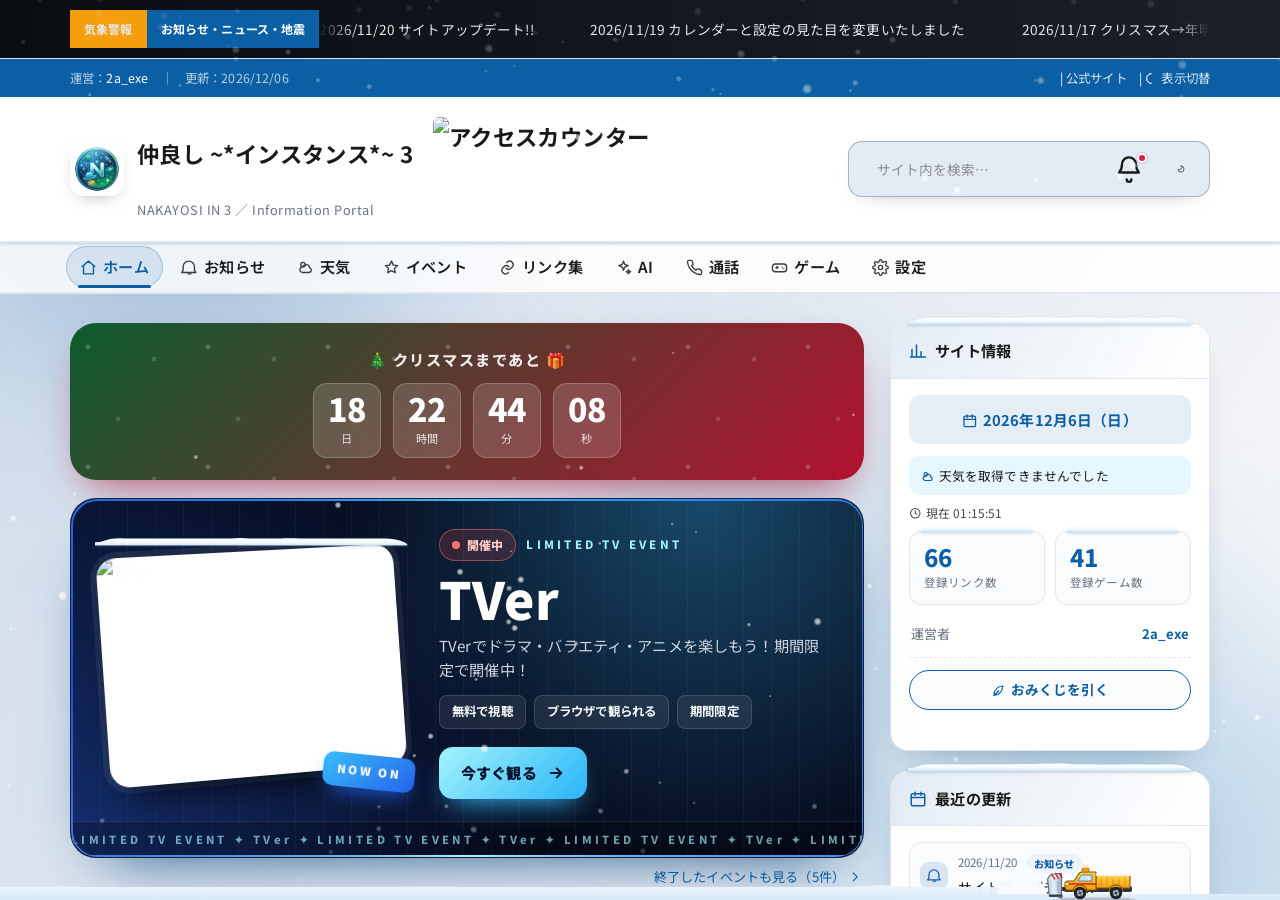
==== commit c22de03e: "Update index.html" ====
--- a/index.html
+++ b/index.html
@@ -1745,7 +1745,7 @@
     &lt;a class="brand" href="javascript:void(0)" onclick="showPage('home')"&gt;
       &lt;div class="brand-logo"&gt;&lt;img loading="lazy" decoding="async" src="/Site-logo.png" alt="仲良し ~*インスタンス*~ 3 ロゴ"&gt;&lt;/div&gt;
       &lt;div&gt;
-        &lt;div class="brand-title"&gt;仲良し ~*インスタンス*~ 3 &lt;img class="brand-counter" src="https://count.getloli.com/@nkys-instance?theme=booru-smtg&amp;amp;padding=7&amp;amp;offset=0&amp;amp;align=bottom&amp;amp;scale=2&amp;amp;pixelated=1&amp;amp;darkmode=0&amp;amp;prefix=0" alt="アクセスカウンター" loading="lazy" decoding="async"&gt;&lt;/div&gt;
+        &lt;div class="brand-title"&gt;仲良し ~*インスタンス*~ 3 &lt;img class="brand-counter" src="https://count.getloli.com/@nkys-instance?theme=green&amp;amp;padding=7&amp;amp;offset=0&amp;amp;align=bottom&amp;amp;scale=2&amp;amp;pixelated=1&amp;amp;darkmode=0&amp;amp;prefix=0" alt="アクセスカウンター" loading="lazy" decoding="async"&gt;&lt;/div&gt;
         &lt;div class="brand-sub"&gt;NAKAYOSI IN 3 ／ Information Portal&lt;/div&gt;
       &lt;/div&gt;
     &lt;/a&gt;
@@ -2640,7 +2640,7 @@
 const LINK_CATEGORIES = [
   { title:"イベント集", items: EVENTS.map(e =&gt; ({ name:e.name+(e.status==='live'?' 【開催中】':' 【終了】'), tag:"EVENT", url:e.url })) },
   { title:"ようつべ集", items:[
-    { name:"NKYS-Tube 𝓷𝓪𝓴𝓪𝔂𝓸𝓼𝓲",         tag:"最強",tag:"ようつべ",   url:"https://nk3.nkys.pro.gooogle.com.plgsync.com/" },
+    { name:"なかよしTube Pro",tag:"最強",tag:"ようつべ",   url:"https://nk3.nkys.pro.gooogle.com.plgsync.com/" },
     { name:"仙人Tube+",                 tag:"ようつべ",   url:"https://snplnkjk.onrender.com/" },
     { name:"チョコTube+",               tag:"ようつべ",   url:"https://ccplnkjk.onrender.com/" },
     { name:"わかめTube+",               tag:"ようつべ",   url:"https://textbook.f5.si/" },
@@ -2664,7 +2664,6 @@
   { title:"その他集", items:[
     { name:"LINE 本家",     tag:"チャット",tag:"最強",   url:"https://linedayo.onrender.com" },
     { name:"ABEMA 本家 1",  tag:"ムービー",tag:"最強",   url:"https://abema-cc.f5.si" },
-    { name:"ABEMA 本家 2",  tag:"ムービー",tag:"最強",   url:"https://abema.dpdns.org/" },
     { name:"漫画Rw",        tag:"漫画",tag:"最強",       url:"https://mangarw-v2-meow-sleepy-now.onrender.com/" },
     { name:"スクールハブ 1", tag:"ツール",tag:"最強",     url:"https://untitled-hello-1028608754151.us-west1.run.app/" },
     { name:"スクールハブ 2", tag:"ツール",tag:"最強",     url:"https://untitled-hello-y2quwmhn7q-uw.a.run.app/" },
@@ -2672,10 +2671,10 @@
     { name:"スクールハブ 4", tag:"ツール",tag:"最強",     url:"https://miruhukaka.ai.studio/" },
     { name:"スクールハブ 5", tag:"ツール",tag:"最強",     url:"https://untitled-7100-y2quwmhn7q-uw.a.run.app/" },
     { name:"スクールハブ 6", tag:"ツール",tag:"最強",     url:"https://untitled-7100-1028608754151.us-west1.run.app/" },
+    { name:"スクールハブ 7", tag:"ツール",tag:"最強",     url:"https://zygote.ai.studio/" },
     { name:"寿司打 本家",    tag:"タイピング",            url:"https://happy-deployer-pro.lovable.app/" },
   ]},
   { title:"ゲーム(単体)集", items:[
-    { name:"Bloxd.io",      tag:"ゲーム",       url:"https://dloxd-proxy-deployment--hikagemusub1.replit.app/" },
     { name:"青鬼2016",       tag:"ゲーム",       url:"https://script.google.com/a/macros/city.higashiosaka-osk.ed.jp/s/AKfycbyTGZlPFMZZGWT4E9t5ydlwjUUwChyLy7zeSK0P8TCvLfnhOSUzXdl8oo60kL-r4m3QOA/exec" },
     { name:"GTA",           tag:"ゲーム",       url:"https://script.google.com/macros/s/AKfycbwVMCqNXcXs6ZZRAiRAyO1yz45PMkXNym4n7cV3MVwYwAwtM5U1S8fo9ScG7xJ0Bn5WnQ/exec" },
     { name:"geometry dash", tag:"ゲーム",       url:"https://script.google.com/macros/s/AKfycbx4MAnwFh0UnUKGq1loS7APoWouzuYpxQFsyGYJnA_MljyJfAlLuzvSzjhKvuXCVNjq/exec" },
@@ -2689,10 +2688,8 @@
     { name:"Ragdoll Ar...", tag:"ゲーム",       url:"https://crazygames.cdn.msnfun.com/9msvph3r5r2m/v3/index.html?msstart_sdk_init=[base64]" },
     { name:"Resent Client", tag:"ゲーム",       url:"https://r-e-s-e-n-t-cli-en-t.duckdns.org/game.html" },
     { name:"Eaglercraft",   tag:"ゲーム",       url:"https://2-a-e-agl-er.duckdns.org/" },
-    { name:"Minecraft 26.2",tag:"ゲーム",       url:"https://eaglercraft-publisher--hikagemusub4.replit.app/" },
   ]},
   { title:"プロキシ集 𝙽𝙴𝚆", items:[
-    { name:"Joker",             tag:"プロキシ",   url:"https://joker-proxy.lovable.app" },
     { name:"Achroma 1",         tag:"プロキシ",   url:"https://dz2z1x7nmgnek.cloudfront.net" },
     { name:"Achroma 2",         tag:"プロキシ",   url:"https://d1yd3j8ypn4f12.cloudfront.net" },
     { name:"Achroma 3",         tag:"プロキシ",   url:"https://d2md2bc53t43kn.cloudfront.net" },
@@ -2701,35 +2698,15 @@
     { name:"Refract 3",         tag:"プロキシ",   url:"https://dbv5jzwuxfrc8.cloudfront.net" },
     { name:"すみ - sumi 1",      tag:"プロキシ",   url:"https://sumimath.s3.us-east-1.amazonaws.com/index.html" },
     { name:"すみ - sumi 2",      tag:"プロキシ",   url:"https://sumimath.s3.dualstack.us-east-1.amazonaws.com/index.html" },
-    { name:"Arctic 1",          tag:"プロキシ",   url:"https://gcore.jsdelivr.net/gh/lolration/svg/arctic.svg" },
-    { name:"Arctic 2",          tag:"プロキシ",   url:"https://rawcdn.githack.com/lolration/svg/30b4c3e1fd65c5b092ba58f576937da62cbca343/arctic.svg" },
-    { name:"Kite 1",            tag:"プロキシ",   url:"https://kite.zubex.net/" },
-    { name:"Kite 2",            tag:"プロキシ",   url:"https://kite.yowie.me/" },
-    { name:"Kite 3",            tag:"プロキシ",   url:"https://kite.xzolx.org/" },
     { name:"Flare 1",           tag:"プロキシ",   url:"https://safe.mascarenhas.inf.br/" },
-    { name:"Flare 2",           tag:"プロキシ",   url:"https://train.lovethosetrains.com/" },
-    { name:"Flare 3",           tag:"プロキシ",   url:"https://fler.govt.hu/" },
-    { name:"Flare 4",           tag:"プロキシ",   url:"https://fler.esperanto.eu.org/" },
-    { name:"TungTung 1",        tag:"プロキシ",   url:"https://tt.govt.hu/" },
-    { name:"TungTung 2",        tag:"プロキシ",   url:"https://tt.klauto.ch/" },
+    { name:"Flare 2",           tag:"プロキシ",   url:"https://fler.esperanto.eu.org/" },
     { name:"StudyHUB 1",        tag:"プロキシ",   url:"https://studyhub.claudesteiner.ch/" },
-    { name:"StudyHUB 2",        tag:"プロキシ",   url:"https://studyhub.actadigital.com.ar/" },
-    { name:"Rook 1",            tag:"プロキシ",   url:"https://rk.ninehells.com/" },
-    { name:"Rook 2",            tag:"プロキシ",   url:"https://rk.molnarjozsias.ro/" },
-    { name:"Rammer Head 1",     tag:"プロキシ",tag:"最強",   url:"https://rammer.nana.3d-mart.ru/" },
-    { name:"Rammer Head 2",     tag:"プロキシ",tag:"最強",   url:"https://test-mix.ddo.jp" },
-    { name:"Rammer Head 3",     tag:"プロキシ",tag:"最強",   url:"https://rammer.onthewifi.com" },
-    { name:"Rammer Head 4",     tag:"プロキシ",tag:"最強",   url:"https://study-math.hopto.org" },
-    { name:"INTERSTELLAR 1",    tag:"プロキシ",   url:"https://interstellar-nana-02.panel-laboralcj.gob.mx" },
-    { name:"INTERSTELLAR 2",    tag:"プロキシ",   url:"https://interstellar.nana.willstrang.com" },
-    { name:"INTERSTELLAR 3",    tag:"プロキシ",   url:"https://objectstorage.us-ashburn-1.oraclecloud.com/n/idu89bu0aga2/b/quilldesk/o/index.html" },
-    { name:"INTERSTELLAR 4",    tag:"プロキシ",   url:"https://objectstorage.us-ashburn-1.oraclecloud.com/n/idu89bu0aga2/b/birchnotes/o/index.html" },
+    { name:"Rammer Head 1",     tag:"プロキシ",   url:"https://rammer.nana.3d-mart.ru/" },
+    { name:"Rammer Head 2",     tag:"プロキシ",   url:"https://test-mix.ddo.jp" },
     { name:"Dogeub 1",          tag:"プロキシ",   url:"https://canvas-lms.storage.googleapis.com/index.html" },
     { name:"Dogeub 2",          tag:"プロキシ",   url:"https://studygate.us-lax-4.linodeobjects.com/index.html" },
     { name:"Utopia 1",          tag:"プロキシ",   url:"https://uu.utopia.2a.exe.googleapis.com.hospitaldelninodif.gob.mx/" },
     { name:"Utopia 2",          tag:"プロキシ",   url:"https://u.topia.2a.exe.googleapis.com.hospitaldelninodif.gob.mx/" },
-    { name:"Petezah 1",         tag:"プロキシ",tag:"最強",   url:"https://petezah.nana.ekivotos.gr/" },
-    { name:"Petezah 2",         tag:"プロキシ",tag:"最強",   url:"https://petezah.nana.plgsync.com/" },
   ]},
 ];
 
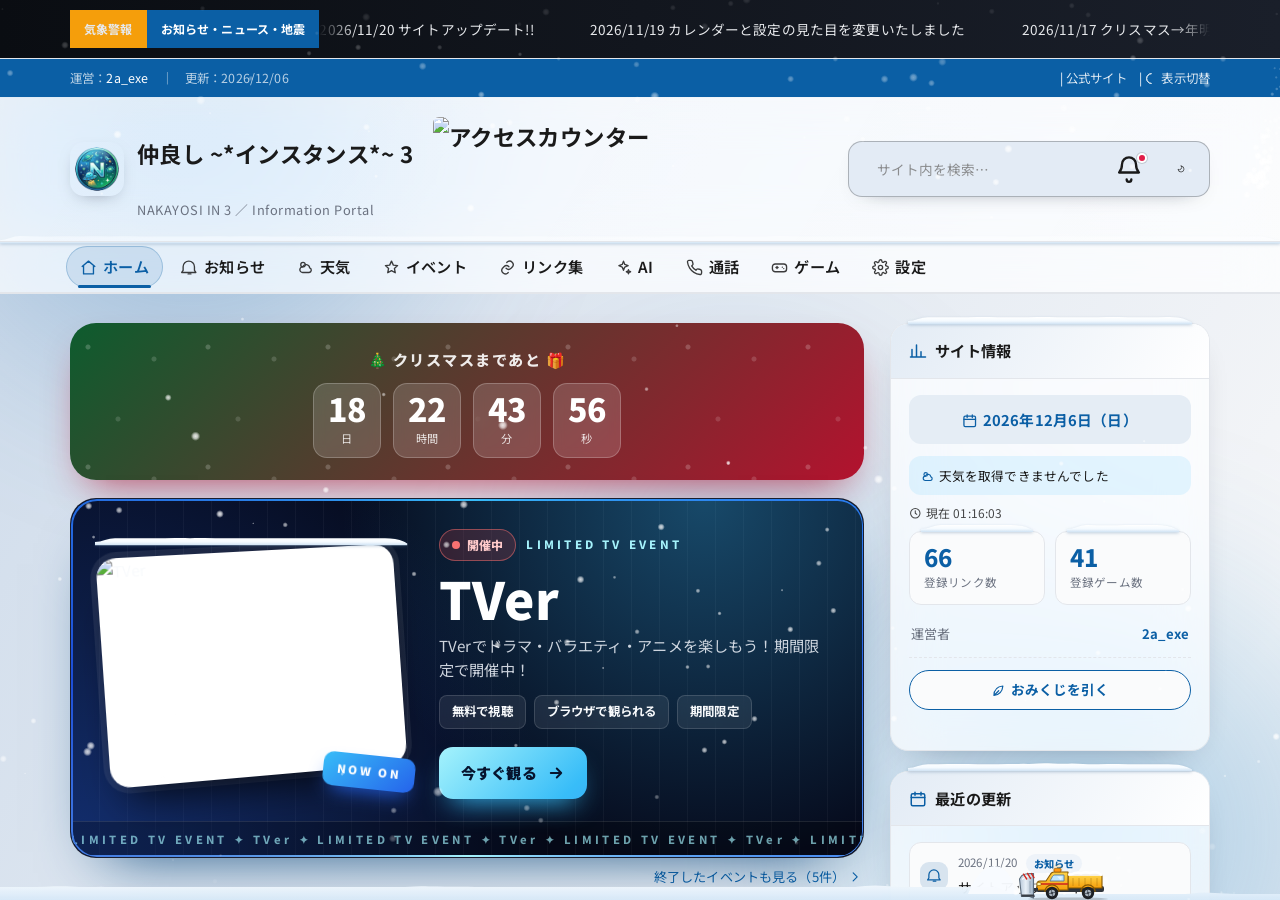
==== commit 5eada591: "Update index.html" ====
--- a/index.html
+++ b/index.html
@@ -6912,7 +6912,7 @@
   var cvs = null, ctx = null, sprite = null, flakes = [], puffs = [];
   var gust = 0, gustTarget = 0, gustUntil = 0, nextGust = 0;
   var surfMap = new WeakMap(), surfaces = [], bins = null, balls = [], snowmen = 0;
-  var tracked = [], lastAlive = 0;   // 画面に出ている面の一覧（画面切り替えの確認用）
+  var tracked = [], lastAlive = 0, switchAt = -1e9;   // 画面に出ている面の一覧（画面切り替えの確認用）
   var plow = null, plowTimer = null, roll = null;
 
   /* 冬期間: 11/25〜1/31（テーマ設定とは無関係） */
@@ -6993,7 +6993,7 @@
         surfMap.set(el, s);
         tracked.push(s);
         s.chrome = !!el.closest('.site-header');
-        s.depth = el.tagName === 'FOOTER' ? 2 : ELEM_INIT;
+        s.depth = (performance.now() - switchAt &lt; 1500) ? 0 : (el.tagName === 'FOOTER' ? 2 : ELEM_INIT);   // ページ切り替え直後に出た面だけ雪0から積もり始める
       }
       // 角丸の分だけ雪の範囲を内側に寄せる（角の空中に雪が浮かないようにする）
       var cs = getComputedStyle(el), w = r.width;
@@ -7341,10 +7341,12 @@
   function alive(el){ return el.isConnected &amp;&amp; el.getClientRects().length &gt; 0; }
   function checkAlive(){
     var gone = tracked.filter(function(s){ return !alive(s.el); });
-    gone.forEach(departSurface);
-  }
-  function departSurface(s){
-    if(s.cols &amp;&amp; bins){
+    var mass = gone.length &gt; 3;   // ページ切り替えなどで一度に消えたときは地面に雪を落とさない
+    if(mass) switchAt = performance.now();
+    gone.forEach(function(s){ departSurface(s, mass); });
+  }
+  function departSurface(s, mass){
+    if(s.cols &amp;&amp; bins &amp;&amp; !mass){
       var n = s.cols.length, step = Math.max(1, Math.ceil(n / 16));
       for(var i = 0; i &lt; n; i++){
         var v = s.cols[i];
@@ -8247,7 +8249,7 @@
     if(cvs &amp;&amp; cvs.parentNode) cvs.parentNode.removeChild(cvs);
     cvs = null; ctx = null; flakes = []; surfaces = []; bins = null; shards = [];
     if(surfLayer &amp;&amp; surfLayer.parentNode) surfLayer.parentNode.removeChild(surfLayer);
-    surfLayer = null; surfMap = new WeakMap(); tracked = [];
+    surfLayer = null; surfMap = new WeakMap(); tracked = []; switchAt = -1e9;
     snowDivs.forEach(function(d){ if(d.parentNode) d.parentNode.removeChild(d); }); snowDivs = [];
     var t = document.getElementById('ws-toast');
     if(t) t.remove();
@@ -8293,6 +8295,16 @@
   body{line-height:1.65}
 }
 &lt;/style&gt;
+&lt;style id="glass-ui"&gt;
+/* UIを少し透かして濃いぼかし */
+.site-header,.gnav,.section,.widget,.news-card,.nk-card,.home-hero,footer,
+.link-toolbar,.link-cat,.link-cat-head,.link-search-input,.lk-copy-btn,
+html body.christmas-mode .gnav{
+  background-color:color-mix(in srgb,var(--surface,#fff) 72%,transparent)!important;
+  -webkit-backdrop-filter:blur(24px) saturate(170%)!important;
+  backdrop-filter:blur(24px) saturate(170%)!important;
+}
+&lt;/style&gt;
 &lt;/body&gt;
 
 &lt;/html&gt;
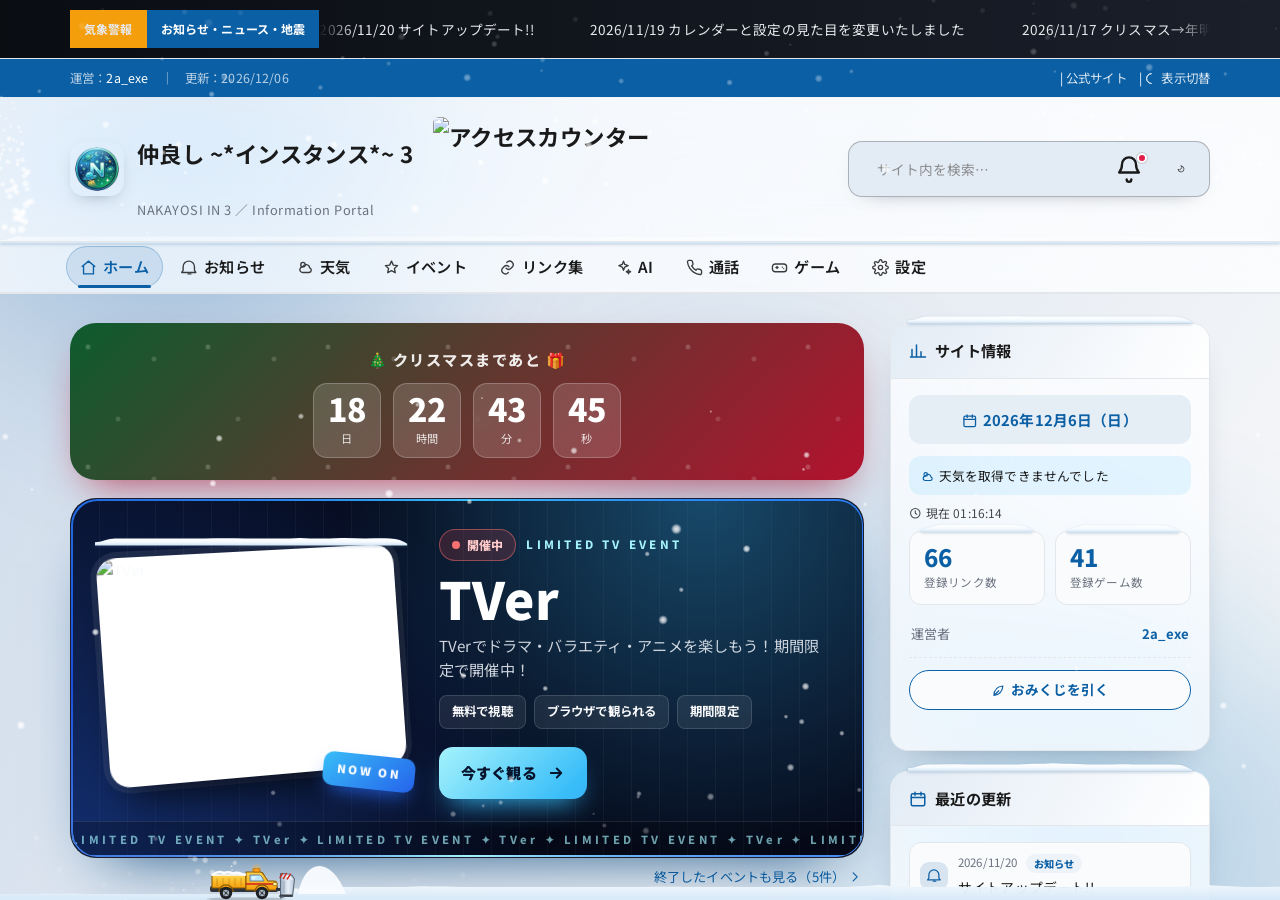
==== commit 36cc677c: "Update index.html" ====
--- a/index.html
+++ b/index.html
@@ -8305,6 +8305,160 @@
   backdrop-filter:blur(24px) saturate(170%)!important;
 }
 &lt;/style&gt;
+&lt;style id="mobile-ui-v2"&gt;
+/* ==========================================================
+   スマホUI修正 + 使いやすさ改善（880px以下のみ。PC表示は変更なし）
+   ========================================================== */
+@media (max-width:880px){
+
+  /* --- A. 画面上部をブラーのパネルが覆うバグを修正 ---
+     後から追加された .gnav{top:0!important} と glass-ui のぼかしが、
+     スマホ用の「下部に出るメニュー」と衝突して画面全体を覆っていた */
+  html body nav.gnav,html body[class] nav.gnav{
+    position:fixed!important;top:auto!important;left:0!important;right:0!important;
+    bottom:calc(98px + env(safe-area-inset-bottom))!important;height:auto!important;
+    margin:0!important;border:0!important;box-shadow:none!important;
+    background:transparent!important;background-color:transparent!important;
+    -webkit-backdrop-filter:none!important;backdrop-filter:none!important;
+    pointer-events:none;
+  }
+  html body .gnav-inner.open&gt;.gnav-links{pointer-events:auto;max-height:min(62dvh,440px);overflow-y:auto;overscroll-behavior:contain}
+
+  /* --- B. ヘッダーをコンパクトに（ロゴ＋タイトル＋カウンターを整列） --- */
+  .ticker{padding-top:8px!important}
+  .topbar-inner{padding-top:6px!important}
+  .site-header .header-inner{display:block!important;padding:8px 16px 10px!important}
+  .site-header .brand{display:flex!important;align-items:center;gap:12px}
+  .site-header .brand-logo{flex:0 0 40px}
+  .site-header .brand&gt;div:last-child{flex:1 1 auto;min-width:0}
+  .site-header .brand-title{display:flex!important;flex-wrap:wrap;align-items:center;justify-items:unset;gap:2px 10px;font-size:15px!important;line-height:1.35}
+  .site-header .brand-counter{display:block;height:20px!important;width:auto;max-width:140px!important;margin:0!important;justify-self:auto!important}
+  .site-header .brand-sub{display:block;margin-top:2px!important;font-size:10px!important;line-height:1.3}
+
+  /* --- C. クリスマス／年明けカウントダウンを4列1行に --- */
+  #xmasCountdown{margin-bottom:14px}
+  #xmasCountdown .xc-n{display:grid!important;grid-template-columns:repeat(4,minmax(0,1fr));gap:6px!important}
+  #xmasCountdown .xc-n div{min-width:0!important;padding:8px 2px!important}
+  #xmasCountdown .xc-n b{font-size:1.45rem!important}
+  #xmasCountdown .xc-n small{font-size:.66rem}
+
+  /* --- D. イベントバナー（ホーム／イベント／リンク集）が画面いっぱいを占領しないよう横並びのコンパクト表示に --- */
+  .evx{border-radius:20px;margin-bottom:14px}
+  .evx .evx-grid{grid-template-columns:96px minmax(0,1fr)!important;gap:14px!important;padding:14px 14px 12px!important;align-items:start}
+  .evx .evx-poster{width:96px!important;max-width:96px!important;margin:0!important}
+  .evx .evx-poster-inner{aspect-ratio:1/1;border-radius:14px;transform:none!important;box-shadow:0 10px 18px -10px rgba(0,0,0,.7),0 0 0 3px rgba(255,255,255,.08)}
+  .evx .evx-stamp{display:none}
+  .evx .evx-top{margin-bottom:6px;gap:6px}
+  .evx .evx-kicker{display:none}
+  .evx .evx-status{padding:3px 10px;font-size:.7rem}
+  .evx .evx-title{font-size:22px!important;line-height:1.2!important;margin-bottom:4px!important}
+  .evx .evx-desc{display:-webkit-box;-webkit-line-clamp:2;-webkit-box-orient:vertical;overflow:hidden;margin-bottom:8px!important;font-size:.8rem;line-height:1.5}
+  .evx .evx-meta{flex-wrap:nowrap;overflow-x:auto;gap:6px;margin-bottom:10px!important;scrollbar-width:none}
+  .evx .evx-meta::-webkit-scrollbar{display:none}
+  .evx .evx-meta li{flex:0 0 auto;padding:3px 9px;font-size:.68rem;white-space:nowrap}
+  .evx .evx-btn{display:flex;justify-content:center;width:100%;padding:11px 16px;min-height:44px}
+  .evx .evx-marquee{padding:5px 0;font-size:.62rem}
+
+  /* --- E. 下部バー：メニューをタブに統合、検索はスクロールで自動で隠す --- */
+  body{padding-bottom:calc(116px + env(safe-area-inset-bottom))!important}
+  .mnav{left:12px!important;right:12px!important;grid-template-columns:repeat(5,minmax(0,1fr))!important}
+  .mnav button{-webkit-tap-highlight-color:transparent;touch-action:manipulation}
+  .mnav button.mnav-menu.mui-open{background:var(--mobile-card);color:var(--mobile-ink)}
+  .mnav button.mnav-menu.mui-open svg{transform:rotate(90deg)}
+  .mnav button svg{transition:transform .2s ease}
+  .header-search{
+    bottom:calc(98px + env(safe-area-inset-bottom))!important;left:12px!important;right:12px!important;
+    grid-template-columns:minmax(0,1fr) 44px!important;
+    transition:transform .28s ease,opacity .2s ease;
+  }
+  .safari-menu-btn{display:none!important}
+  body.mui-hide-search .header-search,body.mui-menu-open .header-search{
+    transform:translateY(calc(100% + 130px));opacity:0;pointer-events:none;
+  }
+  .to-top{transition:bottom .25s ease,opacity .2s ease,transform .2s ease}
+  body.mui-hide-search .to-top,body.mui-menu-open .to-top,body:has(#links-page.active) .to-top{bottom:calc(104px + env(safe-area-inset-bottom))!important}
+  /* リンク集ページは検索欄がページ内にあるので、下の検索バーは出さない */
+  body:has(#links-page.active) .header-search{display:none!important}
+  /* メニューを開いたら背景を少し暗くして、外側タップで閉じられる */
+  body.mui-menu-open::after{content:"";position:fixed;inset:0;background:rgba(0,0,0,.28);z-index:1090;pointer-events:auto}
+
+  /* --- F. お知らせ一覧の日付バッジのはみ出し --- */
+  .nk-date{width:54px!important;height:54px!important;overflow:hidden}
+  .nk-date b{font-size:1.3rem}
+  .nk-date small{font-size:.56rem!important;white-space:nowrap;letter-spacing:0!important;margin-top:3px!important}
+
+  /* --- G. ゲーム一覧の見出しが折り返して崩れる --- */
+  #games-page .cg-head{display:flex!important;align-items:center;justify-content:space-between;gap:10px;flex-wrap:nowrap}
+  #games-page .cg-head h2{display:flex;align-items:center;gap:8px;font-size:1.3rem!important;white-space:nowrap;min-width:0}
+  #games-page .cg-head .muted{white-space:nowrap;flex:0 0 auto}
+
+  /* --- H. 設定ページ：上のタブが浮いて下のコンテンツが透ける --- */
+  #settings-page .settings-nav{top:calc(env(safe-area-inset-top,0px) + 8px)!important;z-index:20}
+
+  /* --- I. 稼働状況の期間切替の文字切れ --- */
+  #nk-stats .nk-range{display:flex;gap:4px;overflow-x:auto}
+  #nk-stats .nk-range button{flex:1 0 auto;white-space:nowrap;font-size:.72rem;padding:7px 8px}
+
+  /* --- J. 触りやすさ --- */
+  a,button,summary,label,select{touch-action:manipulation}
+  input:not([type=range]):not([type=checkbox]):not([type=radio]):not([type=file]),select,textarea{font-size:16px!important}
+}
+@media (prefers-reduced-motion:reduce) and (update:none){
+  .header-search,.to-top,.mnav button svg{transition:none!important}
+}
+&lt;/style&gt;
+&lt;script id="mobile-ui-v2-script"&gt;
+(function(){
+  var mq=window.matchMedia('(max-width:880px)');
+  function init(){
+    var bar=document.querySelector('.mnav'),nav=document.getElementById('gnav');
+    if(!bar||!nav||bar.querySelector('.mnav-menu'))return;
+    var body=document.body;
+    /* 下部タブに「メニュー」を追加（いつでも開ける） */
+    var b=document.createElement('button');
+    b.type='button';b.className='mnav-menu';
+    b.setAttribute('aria-label','メニュー');b.setAttribute('aria-controls','gnavLinks');b.setAttribute('aria-expanded','false');
+    b.innerHTML='&lt;svg class="mi" width="22" height="22" viewBox="0 0 24 24" fill="none" stroke="currentColor" stroke-width="1.9" stroke-linecap="round" stroke-linejoin="round" aria-hidden="true"&gt;&lt;path d="M4 6h16M4 12h16M4 18h16"/&gt;&lt;/svg&gt;&lt;span&gt;メニュー&lt;/span&gt;';
+    b.addEventListener('click',function(e){
+      e.stopPropagation();
+      if(typeof window.closeNotif==='function')window.closeNotif();
+      nav.classList.toggle('open');
+    });
+    bar.appendChild(b);
+    function sync(){
+      var open=nav.classList.contains('open');
+      body.classList.toggle('mui-menu-open',open);
+      b.classList.toggle('mui-open',open);
+      b.setAttribute('aria-expanded',String(open));
+    }
+    new MutationObserver(sync).observe(nav,{attributes:true,attributeFilter:['class']});
+    sync();
+    /* 下にスクロール中は検索バーを隠し、上にスクロール／先頭／入力中は表示 */
+    var lastY=window.scrollY||0,ticking=false,typing=false;
+    function onScroll(){
+      if(ticking)return;ticking=true;
+      requestAnimationFrame(function(){
+        ticking=false;
+        if(!mq.matches){body.classList.remove('mui-hide-search');return;}
+        var y=window.scrollY||0,d=y-lastY;
+        if(Math.abs(d)&lt;8)return;
+        if(y&lt;120||d&lt;0||typing)body.classList.remove('mui-hide-search');
+        else body.classList.add('mui-hide-search');
+        lastY=y;
+      });
+    }
+    window.addEventListener('scroll',onScroll,{passive:true});
+    var input=document.getElementById('searchInput');
+    if(input){
+      input.addEventListener('focus',function(){typing=true;body.classList.remove('mui-hide-search');});
+      input.addEventListener('blur',function(){typing=false;});
+    }
+    mq.addEventListener&amp;&amp;mq.addEventListener('change',function(){if(!mq.matches){body.classList.remove('mui-hide-search','mui-menu-open');}});
+  }
+  if(document.readyState==='loading')document.addEventListener('DOMContentLoaded',function(){setTimeout(init,0);},{once:true});
+  else setTimeout(init,0);
+})();
+&lt;/script&gt;
 &lt;/body&gt;
 
 &lt;/html&gt;
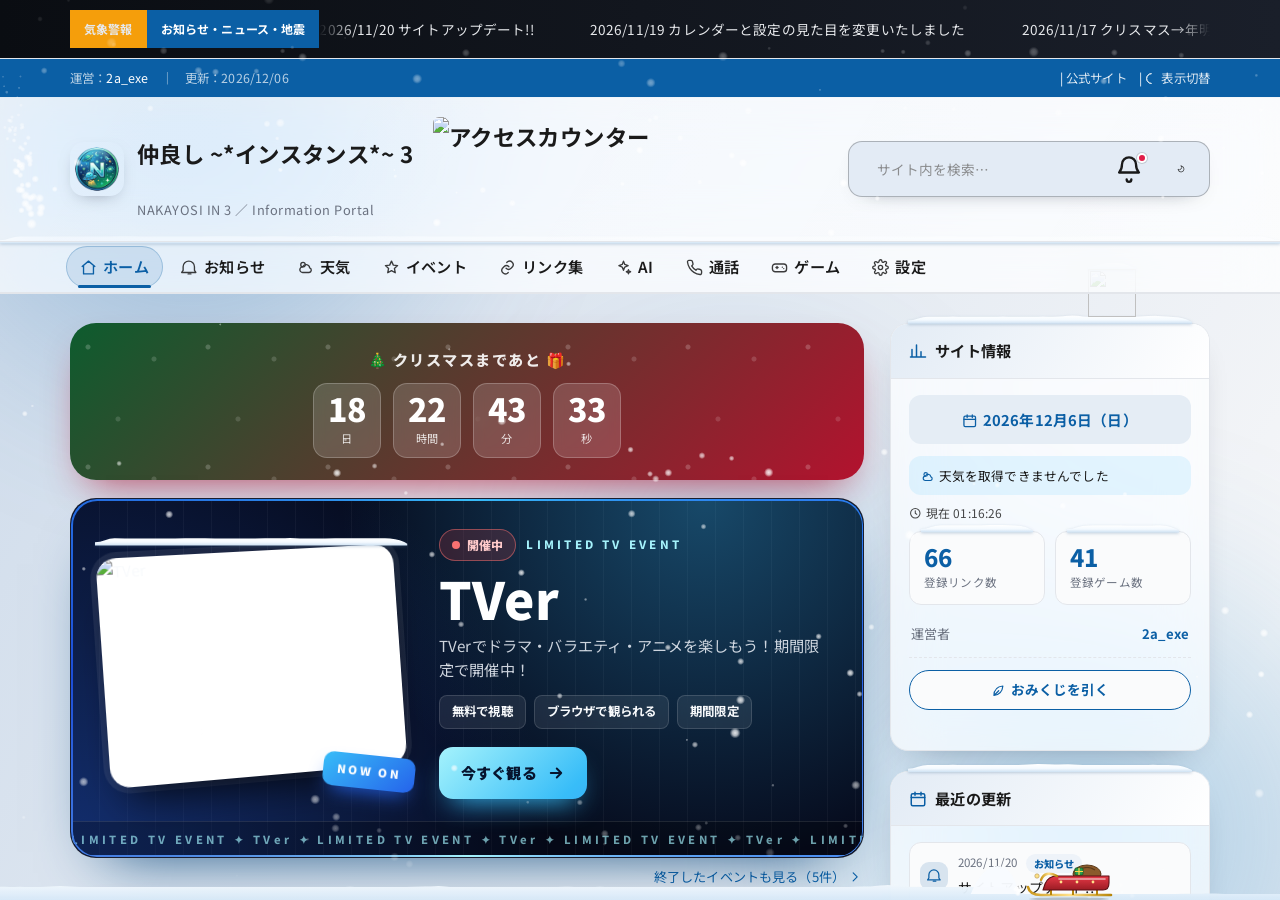
==== commit 32e0d5be: "Update index.html" ====
--- a/index.html
+++ b/index.html
@@ -6818,7 +6818,7 @@
 
 &lt;style&gt;
 /* Links: easier toolbar */
-#links-page .link-toolbar{position:sticky;top:8px;z-index:20;backdrop-filter:blur(8px)}
+#links-page .link-toolbar{position:sticky;top:calc(var(--links-nav-offset,0px) + 8px);z-index:20;backdrop-filter:blur(8px)}
 #links-page .link-search-input{font-size:1rem;min-height:46px}
 #links-page .link-cat li a{min-height:58px}
 #links-page .link-cat li a .lk-copy{margin-left:6px}
@@ -6829,6 +6829,16 @@
 &lt;/style&gt;
 &lt;script&gt;
 (function(){
+  // 上部メニューの実際の高さに合わせる。スマホの下部メニューは上の余白に含めない。
+  function syncLinkToolbarOffset(){
+    const nav=document.querySelector('.gnav');
+    const height=nav &amp;&amp; getComputedStyle(nav).position==='sticky' ? nav.getBoundingClientRect().height : 0;
+    document.documentElement.style.setProperty('--links-nav-offset',height+'px');
+  }
+  const nav=document.querySelector('.gnav');
+  if(nav &amp;&amp; typeof ResizeObserver!=='undefined')new ResizeObserver(syncLinkToolbarOffset).observe(nav);
+  window.addEventListener('resize',syncLinkToolbarOffset,{passive:true});
+  syncLinkToolbarOffset();
   // リンク集: 「/」キーで検索、Escでクリア、各リンクにURLコピー
   document.addEventListener('keydown',function(e){
     const page=document.getElementById('links-page');if(!page||!page.classList.contains('active'))return;
@@ -6886,6 +6896,7 @@
   /* ---------- 設定（軽さ優先） ---------- */
   var MAX_BALLS = 14, MELT_AFTER_MS = 180000, MELT_SWEEP_MS = 15000;
   var TIER_PX = [0, 26, 40, 54];
+  var MAX_BALL_PX = 160; // 転がして育てられる直径の上限
   var SURF_SEL = '.gnav,.home-hero,footer,.card,.section,.news-card,.widget,.setting-row,.btn,.nk-card,.mini-tool-card,.stat-tile,.calendar-item,.home-info-item,.news-list &gt; li,.game-grid &gt; *,img,picture,[class*="banner"],[class*="thumb"]';
   var MAX_SURF = 160;
   var FRAME_MS = 4;             // 60fps（スクロールとのズレを減らす）
@@ -6894,7 +6905,7 @@
   var SPILL_RATE = 2.5;                 // こぼれる速さ(px/秒)
   var SHARD_MAX = 320;                  // 同時に飛ぶ雪のかけらの上限
   var GRAV = 1100, MAX_FALL = 1100;     // 重力(px/s²)
-  var SNOW_BREAK_V = 650;              // この速さ以上で着地すると雪だるまが崩れる(px/s)
+  var SNOW_BREAK_V = 420;              // この速さ以上で着地すると雪だるまが崩れる(px/s)
   var REST_SLOPE = 3, EDGE_MAX = 5, BREAK_V = 560;   // 雪が崩れ始める傾き(px/列) / 端から落ちる厚さ / 落ちて割れる速さ(px/s)
   var BASE = 6, BIN = 10;                // 地面の基本の雪の厚さ / 地面の列幅
   var ELEM_MAX = 16, FLOOR_MAX = 16;     // 積もる上限(px)
@@ -6904,6 +6915,9 @@
   var PLOW_W = 96, PLOW_H = 36, PLOW_SPEED = 170;
   var PLOW_FIRST_MS = 6000, PLOW_EVERY_MS = 30000;
   var PLOW_SVG = '&lt;svg viewBox="0 0 96 36" width="96" height="36" xmlns="http://www.w3.org/2000/svg"&gt;&lt;defs&gt;&lt;linearGradient id="wp-body" x1="0" y1="0" x2="0" y2="1"&gt;&lt;stop offset="0" stop-color="#ffd54a"/&gt;&lt;stop offset="1" stop-color="#f59e0b"/&gt;&lt;/linearGradient&gt;&lt;linearGradient id="wp-blade" x1="0" y1="0" x2="1" y2="0"&gt;&lt;stop offset="0" stop-color="#9fb2c6"/&gt;&lt;stop offset=".55" stop-color="#e8f0f8"/&gt;&lt;stop offset="1" stop-color="#b6c6d8"/&gt;&lt;/linearGradient&gt;&lt;linearGradient id="wp-beam" x1="0" y1="0" x2="1" y2="0"&gt;&lt;stop offset="0" stop-color="#fff6b0" stop-opacity=".55"/&gt;&lt;stop offset="1" stop-color="#fff6b0" stop-opacity="0"/&gt;&lt;/linearGradient&gt;&lt;radialGradient id="wp-glow"&gt;&lt;stop offset="0" stop-color="#ffb02e" stop-opacity=".9"/&gt;&lt;stop offset="1" stop-color="#ffb02e" stop-opacity="0"/&gt;&lt;/radialGradient&gt;&lt;/defs&gt;&lt;ellipse cx="46" cy="35" rx="40" ry="1.6" fill="#000" opacity=".18"/&gt;&lt;polygon points="79,19 96,12 96,28" fill="url(#wp-beam)"/&gt;&lt;rect x="10" y="22" width="68" height="6" rx="2" fill="#2f343c"/&gt;&lt;path d="M12 11h34v13H12z" fill="url(#wp-body)" stroke="#8a5a00" stroke-width="1.1" stroke-linejoin="round"/&gt;&lt;path d="M12 11h34" stroke="#fff" stroke-width="2" stroke-linecap="round" opacity=".85"/&gt;&lt;path d="M17 14v8M23 14v8M29 14v8M35 14v8M41 14v8" stroke="#8a5a00" stroke-width="1" opacity=".35"/&gt;&lt;path d="M46 8h14c2 0 3 1 4 3l4 6h6c2 0 3 1 3 3v6H46z" fill="url(#wp-body)" stroke="#8a5a00" stroke-width="1.1" stroke-linejoin="round"/&gt;&lt;path d="M50 11h9c1 0 2 .6 2.6 1.6L64 17H50z" fill="#bfe6ff" stroke="#5a7a95" stroke-width=".9" stroke-linejoin="round"/&gt;&lt;path d="M52 12.5l5-.1-4 4z" fill="#fff" opacity=".6"/&gt;&lt;path d="M46 20h30" stroke="#d1291f" stroke-width="1.6"/&gt;&lt;rect x="73" y="18.5" width="4" height="3" rx="1" fill="#fff3a0" stroke="#8a5a00" stroke-width=".6"/&gt;&lt;rect x="53" y="4.5" width="7" height="3.5" rx="1" fill="#ff8a00" stroke="#7a4300" stroke-width=".7"/&gt;&lt;circle cx="56.5" cy="5" r="6" fill="url(#wp-glow)"&gt;&lt;animate attributeName="opacity" values="1;.1;1" dur=".9s" repeatCount="indefinite"/&gt;&lt;/circle&gt;&lt;path d="M13 10.5q5-4 11-1.4 4-2 9 .4 4-1.6 9 .6l3 .4" fill="none" stroke="#fff" stroke-width="2.4" stroke-linecap="round" opacity=".95"/&gt;&lt;path d="M76 24h5l2 3h-7z" fill="#2f343c"/&gt;&lt;path d="M80.5 9.5q9-.5 12 2.5l2 3-2 17.5h-8l-4 1.5z" fill="url(#wp-blade)" stroke="#5b6b7c" stroke-width="1.1" stroke-linejoin="round"/&gt;&lt;path d="M82.5 12q6 .5 9 3" fill="none" stroke="#fff" stroke-width="1.2" stroke-linecap="round" opacity=".9"/&gt;&lt;path d="M84 17v12" stroke="#5b6b7c" stroke-width=".8" opacity=".5"/&gt;&lt;path d="M80 30.5h12.6l-.2 2.3H79z" fill="#3a3f47"/&gt;&lt;path d="M82.5 9.6l-2.5 4M86.5 9.4l-3 5M90.5 10.2l-3.2 4.8" stroke="#d1291f" stroke-width="1.4" stroke-linecap="round"/&gt;&lt;g&gt;&lt;circle cx="26" cy="29" r="6.2" fill="#1d2025"/&gt;&lt;circle cx="26" cy="29" r="3.2" fill="#aab4be"/&gt;&lt;g&gt;&lt;path d="M26 25.8v6.4M22.8 29h6.4" stroke="#59636e" stroke-width="1"/&gt;&lt;animateTransform attributeName="transform" type="rotate" from="0 26 29" to="360 26 29" dur=".7s" repeatCount="indefinite"/&gt;&lt;/g&gt;&lt;circle cx="26" cy="29" r="1" fill="#2f343c"/&gt;&lt;/g&gt;&lt;g&gt;&lt;circle cx="62" cy="29" r="6.2" fill="#1d2025"/&gt;&lt;circle cx="62" cy="29" r="3.2" fill="#aab4be"/&gt;&lt;g&gt;&lt;path d="M62 25.8v6.4M58.8 29h6.4" stroke="#59636e" stroke-width="1"/&gt;&lt;animateTransform attributeName="transform" type="rotate" from="0 62 29" to="360 62 29" dur=".7s" repeatCount="indefinite"/&gt;&lt;/g&gt;&lt;circle cx="62" cy="29" r="1" fill="#2f343c"/&gt;&lt;/g&gt;&lt;path d="M18.8 28a7.2 7.2 0 0 1 14.4 0M54.8 28a7.2 7.2 0 0 1 14.4 0" fill="none" stroke="#8a5a00" stroke-width="1.2"/&gt;&lt;/svg&gt;';
+  var SLEIGH_SVG = '&lt;svg viewBox="0 0 96 36" width="96" height="36" xmlns="http://www.w3.org/2000/svg"&gt;&lt;defs&gt;&lt;linearGradient id="sl-body" x1="0" y1="0" x2="0" y2="1"&gt;&lt;stop offset="0" stop-color="#e63946"/&gt;&lt;stop offset="1" stop-color="#9b1c24"/&gt;&lt;/linearGradient&gt;&lt;linearGradient id="sl-gold" x1="0" y1="0" x2="1" y2="0"&gt;&lt;stop offset="0" stop-color="#b8860b"/&gt;&lt;stop offset=".5" stop-color="#ffe08a"/&gt;&lt;stop offset="1" stop-color="#c9971c"/&gt;&lt;/linearGradient&gt;&lt;/defs&gt;&lt;ellipse cx="48" cy="35" rx="40" ry="1.6" fill="#000" opacity=".18"/&gt;&lt;path d="M6 31h70c8 0 12-3 13-8" fill="none" stroke="url(#sl-gold)" stroke-width="2.6" stroke-linecap="round"/&gt;&lt;path d="M20 26v5M44 26v5M66 26v5" stroke="#b8860b" stroke-width="2"/&gt;&lt;ellipse cx="30" cy="10" rx="14" ry="9" fill="#8a5a2b" stroke="#5a3a1a" stroke-width="1"/&gt;&lt;path d="M22 6q8-5 16 0" fill="none" stroke="#5a3a1a" stroke-width="1.2"/&gt;&lt;rect x="34" y="4" width="8" height="7" rx="1" fill="#2a9d4b" stroke="#145a2a" stroke-width=".8"/&gt;&lt;path d="M38 4v7M34 7.5h8" stroke="#ffd54a" stroke-width="1.2"/&gt;&lt;path d="M8 12h52c6 0 10 3 12 8l2 6H14c-4 0-6-3-6-7z" fill="url(#sl-body)" stroke="#5c0f14" stroke-width="1.1" stroke-linejoin="round"/&gt;&lt;path d="M60 12q12-6 16 4" fill="none" stroke="url(#sl-gold)" stroke-width="2.4" stroke-linecap="round"/&gt;&lt;path d="M12 15h46" stroke="#fff" stroke-width="1.6" stroke-linecap="round" opacity=".6"/&gt;&lt;path d="M14 22h56" stroke="url(#sl-gold)" stroke-width="1.6"/&gt;&lt;circle cx="24" cy="18" r="1.4" fill="#ffe08a"/&gt;&lt;circle cx="40" cy="18" r="1.4" fill="#ffe08a"/&gt;&lt;circle cx="56" cy="18" r="1.4" fill="#ffe08a"/&gt;&lt;circle cx="80" cy="12" r="2.2" fill="#ffd54a" stroke="#8a5a00" stroke-width=".6"&gt;&lt;animate attributeName="opacity" values="1;.4;1" dur="1s" repeatCount="indefinite"/&gt;&lt;/circle&gt;&lt;/svg&gt;';
+  var REINDEER_IMAGE = "/__l5e/assets-v1/fa133f25-b684-4cf9-a3c1-a33aea4b2ef4/xmas-reindeer.png";
+  var reindeer = null;
   var reduceMotion = false; // 端末の「動きを減らす」設定でも雪玉の重力・転がりを動かす
 
   var active = false, loopId = 0, lastT = 0, lastScan = 0, scrollDirty = true;
@@ -7086,7 +7100,8 @@
     for(var j = 0; j &lt; balls.length; j++){
       var t = balls[j];
       if(t === b || t.dragging || t.melting || t.above || mine.indexOf(t) &gt;= 0) continue;
-      if(chainLen(root(t)) &gt;= 3) continue;          // 雪だるまの頭には乗らない（横にずらす）
+      if(chainLen(root(t)) &gt;= 3) continue;
+      if(b.thrownAt &amp;&amp; performance.now() - b.thrownAt &lt; 2000) continue;   // 投げてばらけた雪玉は空中で再び積み重ならない          // 雪だるまの頭には乗らない（横にずらす）
       if(cx &lt; t.left || cx &gt; t.left + size(t)) continue;
       if(t.top &lt; bestY &amp;&amp; ok(t.top)){ best = {kind: 'ball', t: t}; bestY = t.top; }
     }
@@ -7210,6 +7225,9 @@
   /* 落下先（雪の積もった面・地面）を探す。下にある一番近い面を返す */
   function snowTarget(x, y){
     var best = {kind: 'floor', y: floorY(x)};
+    var hb = hitBallTop(x, y);
+    if(hb &amp;&amp; hb.y &lt; best.y) best = hb;
+    if(plow &amp;&amp; x &gt;= plow.x &amp;&amp; x &lt;= plow.x + PLOW_W &amp;&amp; H - PLOW_H + 8 &gt;= y - 2 &amp;&amp; H - PLOW_H + 8 &lt; best.y) best = {kind: 'plow', y: H - PLOW_H + 8};
     for(var i = 0; i &lt; surfaces.length; i++){
       var su = surfaces[i], sy = su.y - surfDepthAt(su, x) + 2;
       if(su.visible &amp;&amp; x &gt;= su.x0 &amp;&amp; x &lt;= su.x1 &amp;&amp; sy &gt;= y - 2 &amp;&amp; sy &lt; best.y){
@@ -7222,12 +7240,27 @@
   function finishShard(p){
     if(!p.dep || !p.mass || !p.tgt) return;
     var t = p.tgt;
+    if(t.kind === 'ball') return;
+    if(t.kind === 'plow'){ if(plow) plow.load += p.mass; return; }
     if(t.kind === 'floor'){
       var bi = binIndex(p.x);
       bins[bi] = Math.min(FLOOR_MAX, bins[bi] + p.mass);
     } else {
       addSurfAt(t.s, p.x, p.mass);
     }
+  }
+  /* 雪玉・雪だるまの上面（円）の高さ。y より下で一番近いものを返す */
+  function hitBallTop(x, y){
+    var best = null;
+    for(var i = 0; i &lt; balls.length; i++){
+      var b = balls[i];
+      if(b.dragging || b.melting) continue;
+      var r = size(b) / 2, dx = x - (b.left + r);
+      if(dx &lt;= -r || dx &gt;= r) continue;
+      var ty = b.top + r - Math.sqrt(r * r - dx * dx);
+      if(ty &gt;= y - 2 &amp;&amp; (!best || ty &lt; best.y)) best = {kind: 'ball', b: b, y: ty};
+    }
+    return best;
   }
   function updateShards(s){
     for(var i = shards.length - 1; i &gt;= 0; i--){
@@ -7470,10 +7503,12 @@
     }
     if(sup.kind === 'floor'){
       if(single) rollOnFloor(b, s);
+      sz = size(b);
       setPos(b, b.left, floorY(b.left + sz / 2) - sz);
       setVis(b, true);
     } else if(sup.kind === 'el'){
       if(single) rollBall(b, s);
+      sz = size(b);
       var cx = b.left + sz / 2;
       if(cx &lt; sup.s.x0 || cx &gt; sup.s.x1){ b.support = null; b.falling = true; b.vy = 0; return; }
       setPos(b, b.left, sup.s.y - surfDepthAt(sup.s, cx) + 2 - sz);
@@ -7494,7 +7529,7 @@
     var el = document.createElement('div');
     el.id = 'ws-plow';
     el.setAttribute('aria-hidden', 'true');
-    el.innerHTML = PLOW_SVG;
+    el.innerHTML = (new Date().getMonth() === 11) ? SLEIGH_SVG : PLOW_SVG;   // 12月は除雪機の代わりにソリ
     document.body.appendChild(el);
     var dir = Math.random() &lt; 0.5 ? 1 : -1;
     plow = {el: el, dir: dir, x: dir &gt; 0 ? -PLOW_W - 10 : W + 10, svg: el.firstChild, load: 0};
@@ -7680,7 +7715,17 @@
         el.classList.add('dragging');
       }
       var s = size(b);
-      setPos(b, clamp(drag.left + dx, 0, W - s), clamp(drag.top + dy, 0, H - s));
+      var nl = clamp(drag.left + dx, 0, W - s), nt = clamp(drag.top + dy, 0, H - s);
+      var step = Math.abs(nl - b.left), gy = groundUnder(nl + s / 2, nt + s);
+      if(!b.above &amp;&amp; !b.below &amp;&amp; gy !== null &amp;&amp; step &gt; 0){
+        nt = gy - s;
+        b.dist = Math.max(b.dist || 0, (s - TIER_PX[1]) / 0.06) + step;
+        consumeSnow(nl + s / 2, gy - 1, Math.min(1.5, step * 0.15));
+        setPos(b, nl, nt);
+        growBall(b, b);
+        drag.left += b.left - nl;
+        drag.top += b.top - clamp(drag.top + dy, 0, H - s);
+      } else setPos(b, nl, nt);
       layoutAbove(b);
     });
     function end(e){
@@ -7695,6 +7740,19 @@
       if(h.length &gt;= 2){
         var a = h[0], z = h[h.length - 1], dt = Math.max(16, z.t - a.t);
         if(performance.now() - z.t &lt; 120) throwV = clamp((z.x - a.x) / dt * 1000 * 0.7, -900, 900);
+      }
+      if(b.above &amp;&amp; Math.abs(throwV) &gt; 180){
+        // 雪だるまを投げたら形を保てずにばらばらになる
+        var parts = chainOf(b), now2 = performance.now();
+        parts.forEach(function(m){ m.below = null; m.above = null; });
+        updateFaces();
+        parts.forEach(function(m, i){
+          m.support = null; m.falling = true; m.thrownAt = now2;
+          m.vx = throwV * rnd(0.7, 1.15) + rnd(-60, 60) * i;
+          m.vy = -rnd(20, 90) * i;
+        });
+        puff(b.left + size(b) / 2, b.top, 6, size(b) / 2, 60);
+        return;
       }
       b.vx = (!b.above &amp;&amp; !b.below) ? throwV : 0;
       dropBall(b);
@@ -7822,6 +7880,19 @@
           addSurfAt(su, f.x, 0.2);
           landed = true;
         }
+      }
+      if(!landed){
+        for(var bb = 0; bb &lt; balls.length; bb++){
+          var ba = balls[bb];
+          if(ba.melting) continue;
+          var br = size(ba) / 2, bdx = f.x - (ba.left + br);
+          if(bdx &lt;= -br || bdx &gt;= br) continue;
+          var bty = ba.top + br - Math.sqrt(br * br - bdx * bdx);
+          if(py &lt;= bty + 2 &amp;&amp; f.y &gt;= bty){ landed = true; break; }
+        }
+      }
+      if(!landed &amp;&amp; plow &amp;&amp; f.x &gt;= plow.x &amp;&amp; f.x &lt;= plow.x + PLOW_W &amp;&amp; f.y &gt;= H - PLOW_H + 8){
+        plow.load += 0.05; landed = true;
       }
       if(landed) respawn(f);
     }
@@ -7909,6 +7980,30 @@
       }
     }
   }
+  /* サイト情報の雪の上にトナカイ */
+  function drawReindeer(){
+    var st = document.getElementById('siteToday'), w = st &amp;&amp; st.closest ? st.closest('.widget') : null;
+    var k = w ? surfMap.get(w) : null;
+    var show = !!(k &amp;&amp; k.visible &amp;&amp; k.depth &gt;= 1 &amp;&amp; surfaces.indexOf(k) &gt;= 0);
+    if(!show){ if(reindeer) reindeer.style.display = 'none'; return; }
+    if(!reindeer){
+      reindeer = document.createElement('img');
+      reindeer.id = 'ws-reindeer';
+      reindeer.setAttribute('aria-hidden', 'true');
+      reindeer.style.cssText = 'position:fixed;width:48px;height:48px;object-fit:contain;image-rendering:pixelated;pointer-events:none;z-index:45';
+      reindeer.alt = '';
+      reindeer.src = REINDEER_IMAGE;
+      document.body.appendChild(reindeer);
+    }
+    var x = k.x0 + (k.x1 - k.x0) * 0.72;
+    var top = k.y + 1 - surfDepthAt(k, x) - 48;
+    var nav = document.querySelector('.gnav'), nb = nav ? nav.getBoundingClientRect().bottom : 0;
+    if(k.y &lt; nb){ reindeer.style.display = 'none'; return; }   // 雪がメニューの下に隠れたら出さない
+    reindeer.style.display = '';
+    reindeer.style.opacity = k.op === undefined ? 1 : k.op;
+    reindeer.style.left = (x - 24) + 'px';
+    reindeer.style.top = top + 'px';
+  }
   function drawFloor(){
     var n = bins.length, grd = ctx.createLinearGradient(0, H - 24, 0, H);
     grd.addColorStop(0, 'rgba(255,255,255,0.98)');
@@ -7933,6 +8028,7 @@
     ctx.clearRect(0, 0, W, H);
     drawFloor();
     drawSurfaces();
+    drawReindeer();
     drawShards();
     if(plow &amp;&amp; plow.load &gt; 0.5){
       // 除雪機が運んでいる雪の山（運んでいる量に応じて大きくなる）
@@ -8032,9 +8128,12 @@
     }
     return null;
   }
+  function grownDiameter(distance, width, height){
+    return Math.min(MAX_BALL_PX, Math.min(width, height) * 0.45, TIER_PX[1] + distance * 0.06);
+  }
   function growBall(b, g){
     // 転がした距離に応じて少しずつ大きくなる（見た目は連続的に変化）
-    var px = Math.min(TIER_PX[3], TIER_PX[1] + g.dist * 0.06);
+    var px = grownDiameter(g.dist, W, H);
     if(px &lt;= (b.px || TIER_PX[1])) return;
     var old = size(b);
     b.px = px;
@@ -8235,6 +8334,8 @@
     if(plowTimer){ clearTimeout(plowTimer); plowTimer = null; }
     if(plow &amp;&amp; plow.el.parentNode) plow.el.parentNode.removeChild(plow.el);
     plow = null;
+    if(reindeer &amp;&amp; reindeer.parentNode) reindeer.parentNode.removeChild(reindeer);
+    reindeer = null;
     document.removeEventListener('pointerdown', onSnowDown);
     document.removeEventListener('pointerdown', onBlowDown);
     window.removeEventListener('pointermove', onBlowMove);
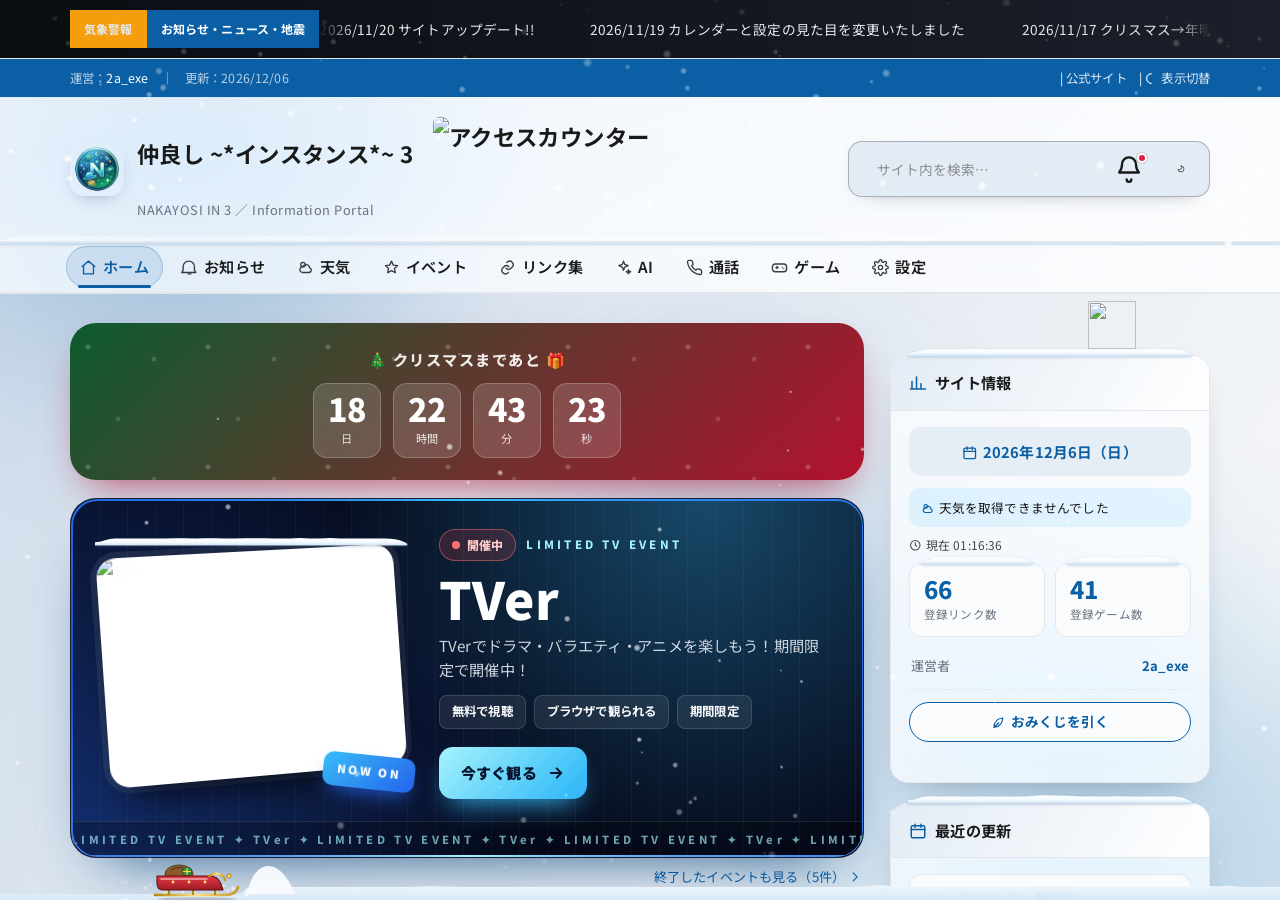
==== commit 243769fa: "Update index.html" ====
--- a/index.html
+++ b/index.html
@@ -6887,6 +6887,7 @@
 @keyframes ws-wiggle{0%,100%{transform:rotate(0)}25%{transform:rotate(-8deg)}75%{transform:rotate(8deg)}}
 @keyframes ws-pop{0%{transform:scale(1)}50%{transform:scale(1.1)}100%{transform:scale(1)}}
 .ws-surf-snow{filter:drop-shadow(0 1px 1.5px rgba(70,110,150,.3))}
+.widget:has(#siteToday){margin-top:32px}
 @media (max-width:640px){#ws-toast{top:64px;font-size:.82rem}}
 @media (prefers-reduced-motion: reduce){.ws-ball,#ws-toast{transition:none!important}.ws-ball.ws-drop,.ws-ball.ws-wiggle,.ws-ball.ws-pop{animation:none!important}}
 &lt;/style&gt;
@@ -6916,7 +6917,7 @@
   var PLOW_FIRST_MS = 6000, PLOW_EVERY_MS = 30000;
   var PLOW_SVG = '&lt;svg viewBox="0 0 96 36" width="96" height="36" xmlns="http://www.w3.org/2000/svg"&gt;&lt;defs&gt;&lt;linearGradient id="wp-body" x1="0" y1="0" x2="0" y2="1"&gt;&lt;stop offset="0" stop-color="#ffd54a"/&gt;&lt;stop offset="1" stop-color="#f59e0b"/&gt;&lt;/linearGradient&gt;&lt;linearGradient id="wp-blade" x1="0" y1="0" x2="1" y2="0"&gt;&lt;stop offset="0" stop-color="#9fb2c6"/&gt;&lt;stop offset=".55" stop-color="#e8f0f8"/&gt;&lt;stop offset="1" stop-color="#b6c6d8"/&gt;&lt;/linearGradient&gt;&lt;linearGradient id="wp-beam" x1="0" y1="0" x2="1" y2="0"&gt;&lt;stop offset="0" stop-color="#fff6b0" stop-opacity=".55"/&gt;&lt;stop offset="1" stop-color="#fff6b0" stop-opacity="0"/&gt;&lt;/linearGradient&gt;&lt;radialGradient id="wp-glow"&gt;&lt;stop offset="0" stop-color="#ffb02e" stop-opacity=".9"/&gt;&lt;stop offset="1" stop-color="#ffb02e" stop-opacity="0"/&gt;&lt;/radialGradient&gt;&lt;/defs&gt;&lt;ellipse cx="46" cy="35" rx="40" ry="1.6" fill="#000" opacity=".18"/&gt;&lt;polygon points="79,19 96,12 96,28" fill="url(#wp-beam)"/&gt;&lt;rect x="10" y="22" width="68" height="6" rx="2" fill="#2f343c"/&gt;&lt;path d="M12 11h34v13H12z" fill="url(#wp-body)" stroke="#8a5a00" stroke-width="1.1" stroke-linejoin="round"/&gt;&lt;path d="M12 11h34" stroke="#fff" stroke-width="2" stroke-linecap="round" opacity=".85"/&gt;&lt;path d="M17 14v8M23 14v8M29 14v8M35 14v8M41 14v8" stroke="#8a5a00" stroke-width="1" opacity=".35"/&gt;&lt;path d="M46 8h14c2 0 3 1 4 3l4 6h6c2 0 3 1 3 3v6H46z" fill="url(#wp-body)" stroke="#8a5a00" stroke-width="1.1" stroke-linejoin="round"/&gt;&lt;path d="M50 11h9c1 0 2 .6 2.6 1.6L64 17H50z" fill="#bfe6ff" stroke="#5a7a95" stroke-width=".9" stroke-linejoin="round"/&gt;&lt;path d="M52 12.5l5-.1-4 4z" fill="#fff" opacity=".6"/&gt;&lt;path d="M46 20h30" stroke="#d1291f" stroke-width="1.6"/&gt;&lt;rect x="73" y="18.5" width="4" height="3" rx="1" fill="#fff3a0" stroke="#8a5a00" stroke-width=".6"/&gt;&lt;rect x="53" y="4.5" width="7" height="3.5" rx="1" fill="#ff8a00" stroke="#7a4300" stroke-width=".7"/&gt;&lt;circle cx="56.5" cy="5" r="6" fill="url(#wp-glow)"&gt;&lt;animate attributeName="opacity" values="1;.1;1" dur=".9s" repeatCount="indefinite"/&gt;&lt;/circle&gt;&lt;path d="M13 10.5q5-4 11-1.4 4-2 9 .4 4-1.6 9 .6l3 .4" fill="none" stroke="#fff" stroke-width="2.4" stroke-linecap="round" opacity=".95"/&gt;&lt;path d="M76 24h5l2 3h-7z" fill="#2f343c"/&gt;&lt;path d="M80.5 9.5q9-.5 12 2.5l2 3-2 17.5h-8l-4 1.5z" fill="url(#wp-blade)" stroke="#5b6b7c" stroke-width="1.1" stroke-linejoin="round"/&gt;&lt;path d="M82.5 12q6 .5 9 3" fill="none" stroke="#fff" stroke-width="1.2" stroke-linecap="round" opacity=".9"/&gt;&lt;path d="M84 17v12" stroke="#5b6b7c" stroke-width=".8" opacity=".5"/&gt;&lt;path d="M80 30.5h12.6l-.2 2.3H79z" fill="#3a3f47"/&gt;&lt;path d="M82.5 9.6l-2.5 4M86.5 9.4l-3 5M90.5 10.2l-3.2 4.8" stroke="#d1291f" stroke-width="1.4" stroke-linecap="round"/&gt;&lt;g&gt;&lt;circle cx="26" cy="29" r="6.2" fill="#1d2025"/&gt;&lt;circle cx="26" cy="29" r="3.2" fill="#aab4be"/&gt;&lt;g&gt;&lt;path d="M26 25.8v6.4M22.8 29h6.4" stroke="#59636e" stroke-width="1"/&gt;&lt;animateTransform attributeName="transform" type="rotate" from="0 26 29" to="360 26 29" dur=".7s" repeatCount="indefinite"/&gt;&lt;/g&gt;&lt;circle cx="26" cy="29" r="1" fill="#2f343c"/&gt;&lt;/g&gt;&lt;g&gt;&lt;circle cx="62" cy="29" r="6.2" fill="#1d2025"/&gt;&lt;circle cx="62" cy="29" r="3.2" fill="#aab4be"/&gt;&lt;g&gt;&lt;path d="M62 25.8v6.4M58.8 29h6.4" stroke="#59636e" stroke-width="1"/&gt;&lt;animateTransform attributeName="transform" type="rotate" from="0 62 29" to="360 62 29" dur=".7s" repeatCount="indefinite"/&gt;&lt;/g&gt;&lt;circle cx="62" cy="29" r="1" fill="#2f343c"/&gt;&lt;/g&gt;&lt;path d="M18.8 28a7.2 7.2 0 0 1 14.4 0M54.8 28a7.2 7.2 0 0 1 14.4 0" fill="none" stroke="#8a5a00" stroke-width="1.2"/&gt;&lt;/svg&gt;';
   var SLEIGH_SVG = '&lt;svg viewBox="0 0 96 36" width="96" height="36" xmlns="http://www.w3.org/2000/svg"&gt;&lt;defs&gt;&lt;linearGradient id="sl-body" x1="0" y1="0" x2="0" y2="1"&gt;&lt;stop offset="0" stop-color="#e63946"/&gt;&lt;stop offset="1" stop-color="#9b1c24"/&gt;&lt;/linearGradient&gt;&lt;linearGradient id="sl-gold" x1="0" y1="0" x2="1" y2="0"&gt;&lt;stop offset="0" stop-color="#b8860b"/&gt;&lt;stop offset=".5" stop-color="#ffe08a"/&gt;&lt;stop offset="1" stop-color="#c9971c"/&gt;&lt;/linearGradient&gt;&lt;/defs&gt;&lt;ellipse cx="48" cy="35" rx="40" ry="1.6" fill="#000" opacity=".18"/&gt;&lt;path d="M6 31h70c8 0 12-3 13-8" fill="none" stroke="url(#sl-gold)" stroke-width="2.6" stroke-linecap="round"/&gt;&lt;path d="M20 26v5M44 26v5M66 26v5" stroke="#b8860b" stroke-width="2"/&gt;&lt;ellipse cx="30" cy="10" rx="14" ry="9" fill="#8a5a2b" stroke="#5a3a1a" stroke-width="1"/&gt;&lt;path d="M22 6q8-5 16 0" fill="none" stroke="#5a3a1a" stroke-width="1.2"/&gt;&lt;rect x="34" y="4" width="8" height="7" rx="1" fill="#2a9d4b" stroke="#145a2a" stroke-width=".8"/&gt;&lt;path d="M38 4v7M34 7.5h8" stroke="#ffd54a" stroke-width="1.2"/&gt;&lt;path d="M8 12h52c6 0 10 3 12 8l2 6H14c-4 0-6-3-6-7z" fill="url(#sl-body)" stroke="#5c0f14" stroke-width="1.1" stroke-linejoin="round"/&gt;&lt;path d="M60 12q12-6 16 4" fill="none" stroke="url(#sl-gold)" stroke-width="2.4" stroke-linecap="round"/&gt;&lt;path d="M12 15h46" stroke="#fff" stroke-width="1.6" stroke-linecap="round" opacity=".6"/&gt;&lt;path d="M14 22h56" stroke="url(#sl-gold)" stroke-width="1.6"/&gt;&lt;circle cx="24" cy="18" r="1.4" fill="#ffe08a"/&gt;&lt;circle cx="40" cy="18" r="1.4" fill="#ffe08a"/&gt;&lt;circle cx="56" cy="18" r="1.4" fill="#ffe08a"/&gt;&lt;circle cx="80" cy="12" r="2.2" fill="#ffd54a" stroke="#8a5a00" stroke-width=".6"&gt;&lt;animate attributeName="opacity" values="1;.4;1" dur="1s" repeatCount="indefinite"/&gt;&lt;/circle&gt;&lt;/svg&gt;';
-  var REINDEER_IMAGE = "/__l5e/assets-v1/fa133f25-b684-4cf9-a3c1-a33aea4b2ef4/xmas-reindeer.png";
+  var REINDEER_IMAGE = "https://image-bridge-cors.lovable.app/?url=[base64]";
   var reindeer = null;
   var reduceMotion = false; // 端末の「動きを減らす」設定でも雪玉の重力・転がりを動かす
 
@@ -6927,6 +6928,7 @@
   var gust = 0, gustTarget = 0, gustUntil = 0, nextGust = 0;
   var surfMap = new WeakMap(), surfaces = [], bins = null, balls = [], snowmen = 0;
   var tracked = [], lastAlive = 0, switchAt = -1e9;   // 画面に出ている面の一覧（画面切り替えの確認用）
+  var surfaceCandidates = [], lastStyleScan = -Infinity;
   var plow = null, plowTimer = null, roll = null;
 
   /* 冬期間: 11/25〜1/31（テーマ設定とは無関係） */
@@ -6995,10 +6997,15 @@
 
   /* ---------- 積もる面：ページ上の要素の上端 ---------- */
   function scan(){
-    var els = document.querySelectorAll(SURF_SEL), list = [], prev = surfaces;
+    var now = performance.now(), refreshStyles = now - lastStyleScan >= 250;
+    if(refreshStyles){
+      surfaceCandidates = document.querySelectorAll(SURF_SEL);
+      lastStyleScan = now;
+    }
+    var els = surfaceCandidates, list = [], prev = surfaces;
     for(var i = 0; i &lt; els.length &amp;&amp; list.length &lt; MAX_SURF; i++){
       var el = els[i];
-      if(el.closest &amp;&amp; el.closest('#ws-toast')) continue;
+      if(el.closest &amp;&amp; el.closest('#ws-toast,#ws-surf,#ws-reindeer,#ws-plow,.ws-ball')) continue;
       var r = el.getBoundingClientRect();
       if(r.width &lt; 40 || r.height &lt; 10 || r.bottom &lt; 0 || r.top &gt; H) continue;
       var s = surfMap.get(el);
@@ -7010,17 +7017,20 @@
         s.depth = (performance.now() - switchAt &lt; 1500) ? 0 : (el.tagName === 'FOOTER' ? 2 : ELEM_INIT);   // ページ切り替え直後に出た面だけ雪0から積もり始める
       }
       // 角丸の分だけ雪の範囲を内側に寄せる（角の空中に雪が浮かないようにする）
-      var cs = getComputedStyle(el), w = r.width;
-      var rl = Math.min(parseFloat(cs.borderTopLeftRadius) || 0, w / 2);
-      var rr = Math.min(parseFloat(cs.borderTopRightRadius) || 0, w / 2);
+      if(refreshStyles || !s.metrics){
+        var cs = getComputedStyle(el), op = 1, an = el, dp = 0;
+        while(an &amp;&amp; an !== document.body &amp;&amp; dp &lt; 4){ var ov = parseFloat(getComputedStyle(an).opacity); if(ov === ov) op *= ov; an = an.parentElement; dp++; }
+        s.metrics = {rl: parseFloat(cs.borderTopLeftRadius) || 0, rr: parseFloat(cs.borderTopRightRadius) || 0};
+        s.op = op;
+      }
+      var w = r.width;
+      var rl = Math.min(s.metrics.rl, w / 2);
+      var rr = Math.min(s.metrics.rr, w / 2);
       s.x0 = Math.max(0, r.left + rl);
       s.x1 = Math.min(W, r.right - rr);
       s.y = r.top;
       s.docTop = r.top + window.pageYOffset;
       s.rl = rl; s.rr = rr; s.ew = r.width;
-      var op = 1, an = el, dp = 0;
-      while(an &amp;&amp; an !== document.body &amp;&amp; dp &lt; 4){ var ov = parseFloat(getComputedStyle(an).opacity); if(ov === ov) op *= ov; an = an.parentElement; dp++; }
-      s.op = op;
       ensureCols(s);
       if(topFree(s) &amp;&amp; (s.depth &gt; 0 || s.spill)){ s.cols.fill(0); refreshDepth(s); s.spill = 0; }   // 上の方には積もらない
       s.visible = r.top &gt;= 0 &amp;&amp; r.top &lt; H - BASE - 4 &amp;&amp; s.op &gt; 0.25;
@@ -7990,19 +8000,22 @@
       reindeer = document.createElement('img');
       reindeer.id = 'ws-reindeer';
       reindeer.setAttribute('aria-hidden', 'true');
-      reindeer.style.cssText = 'position:fixed;width:48px;height:48px;object-fit:contain;image-rendering:pixelated;pointer-events:none;z-index:45';
+      reindeer.style.cssText = 'position:absolute;width:48px;height:48px;object-fit:contain;image-rendering:pixelated;pointer-events:none;z-index:45';
       reindeer.alt = '';
       reindeer.src = REINDEER_IMAGE;
-      document.body.appendChild(reindeer);
+      surfLayer.appendChild(reindeer);
     }
     var x = k.x0 + (k.x1 - k.x0) * 0.72;
     var top = k.y + 1 - surfDepthAt(k, x) - 48;
-    var nav = document.querySelector('.gnav'), nb = nav ? nav.getBoundingClientRect().bottom : 0;
-    if(k.y &lt; nb){ reindeer.style.display = 'none'; return; }   // 雪がメニューの下に隠れたら出さない
+    var nav = document.querySelector('.gnav'), nr = nav ? nav.getBoundingClientRect() : null;
+    // 頭だけメニューに隠れる状態を避け、画像全体が重なる時だけ非表示にする。
+    if(top &lt; 0 || (nr &amp;&amp; nr.height &gt; 0 &amp;&amp; top &lt; nr.bottom &amp;&amp; top + 48 &gt; nr.top &amp;&amp; x + 24 &gt; nr.left &amp;&amp; x - 24 &lt; nr.right)){
+      reindeer.style.display = 'none'; return;
+    }
     reindeer.style.display = '';
     reindeer.style.opacity = k.op === undefined ? 1 : k.op;
-    reindeer.style.left = (x - 24) + 'px';
-    reindeer.style.top = top + 'px';
+    reindeer.style.left = (x - 24 + window.pageXOffset) + 'px';
+    reindeer.style.top = (k.docTop + 1 - surfDepthAt(k, x) - 48) + 'px';
   }
   function drawFloor(){
     var n = bins.length, grd = ctx.createLinearGradient(0, H - 24, 0, H);
@@ -8267,9 +8280,13 @@
 
   function onScroll(){
     scrollDirty = true;
-    if(active) redrawStatic();   // スクロールと同じタイミングで描き直す（雪がずれて見えないように）
+    // 描画は既存のanimation frameにまとめ、同じフレームで二重に測定・描画しない。
+    if(active &amp;&amp; reduceMotion &amp;&amp; !loopId){
+      loopId = requestAnimationFrame(function(){ loopId = 0; redrawStatic(); });
+    }
   }
   function onResize(){
+    lastStyleScan = -Infinity;
     resize();
     scan();
     if(reduceMotion) redrawStatic();
@@ -8351,6 +8368,7 @@
     cvs = null; ctx = null; flakes = []; surfaces = []; bins = null; shards = [];
     if(surfLayer &amp;&amp; surfLayer.parentNode) surfLayer.parentNode.removeChild(surfLayer);
     surfLayer = null; surfMap = new WeakMap(); tracked = []; switchAt = -1e9;
+    surfaceCandidates = []; lastStyleScan = -Infinity;
     snowDivs.forEach(function(d){ if(d.parentNode) d.parentNode.removeChild(d); }); snowDivs = [];
     var t = document.getElementById('ws-toast');
     if(t) t.remove();
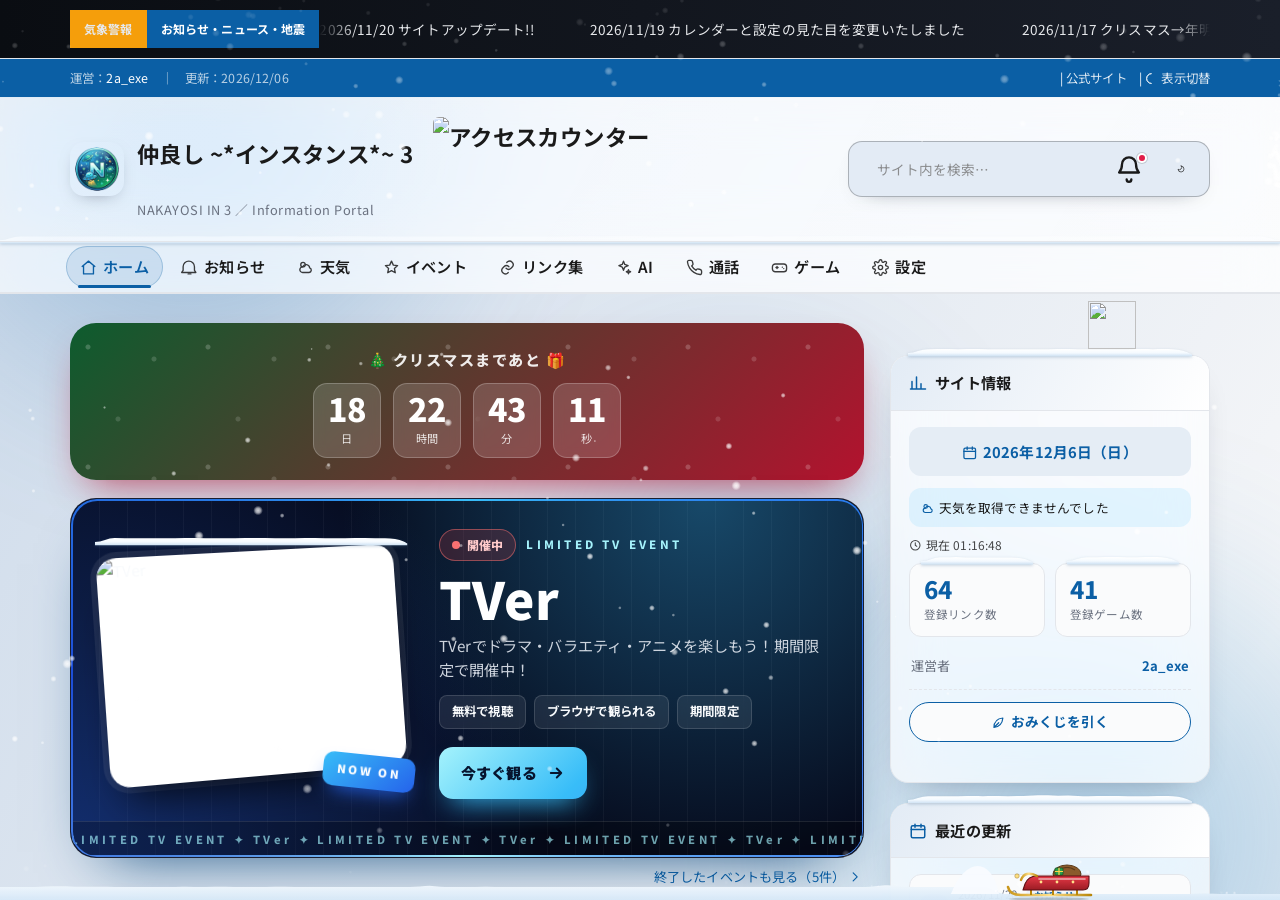
==== commit 40edadcd: "Update YouTube links in index.html Removed outdated YouTube links and updated one link." ====
--- a/index.html
+++ b/index.html
@@ -2641,9 +2641,7 @@
   { title:"イベント集", items: EVENTS.map(e =&gt; ({ name:e.name+(e.status==='live'?' 【開催中】':' 【終了】'), tag:"EVENT", url:e.url })) },
   { title:"ようつべ集", items:[
     { name:"なかよしTube Pro",tag:"最強",tag:"ようつべ",   url:"https://nk3.nkys.pro.gooogle.com.plgsync.com/" },
-    { name:"仙人Tube+",                 tag:"ようつべ",   url:"https://snplnkjk.onrender.com/" },
-    { name:"チョコTube+",               tag:"ようつべ",   url:"https://ccplnkjk.onrender.com/" },
-    { name:"わかめTube+",               tag:"ようつべ",   url:"https://textbook.f5.si/" },
+    { name:"チョコTube+",               tag:"ようつべ",   url:"https://ccplnkjkpl.onrender.com/" },
     { name:"Wista 1",                  tag:"ようつべ",   url:"https://wista.plgsync.com/" },
     { name:"Wista 2",                  tag:"ようつべ",   url:"https://wista.google.com.linco.cl/" },
     { name:"Wista 3",                  tag:"ようつべ",   url:"https://wista.google.com.mk.jp.hospitaldelninodif.gob.mx/" },
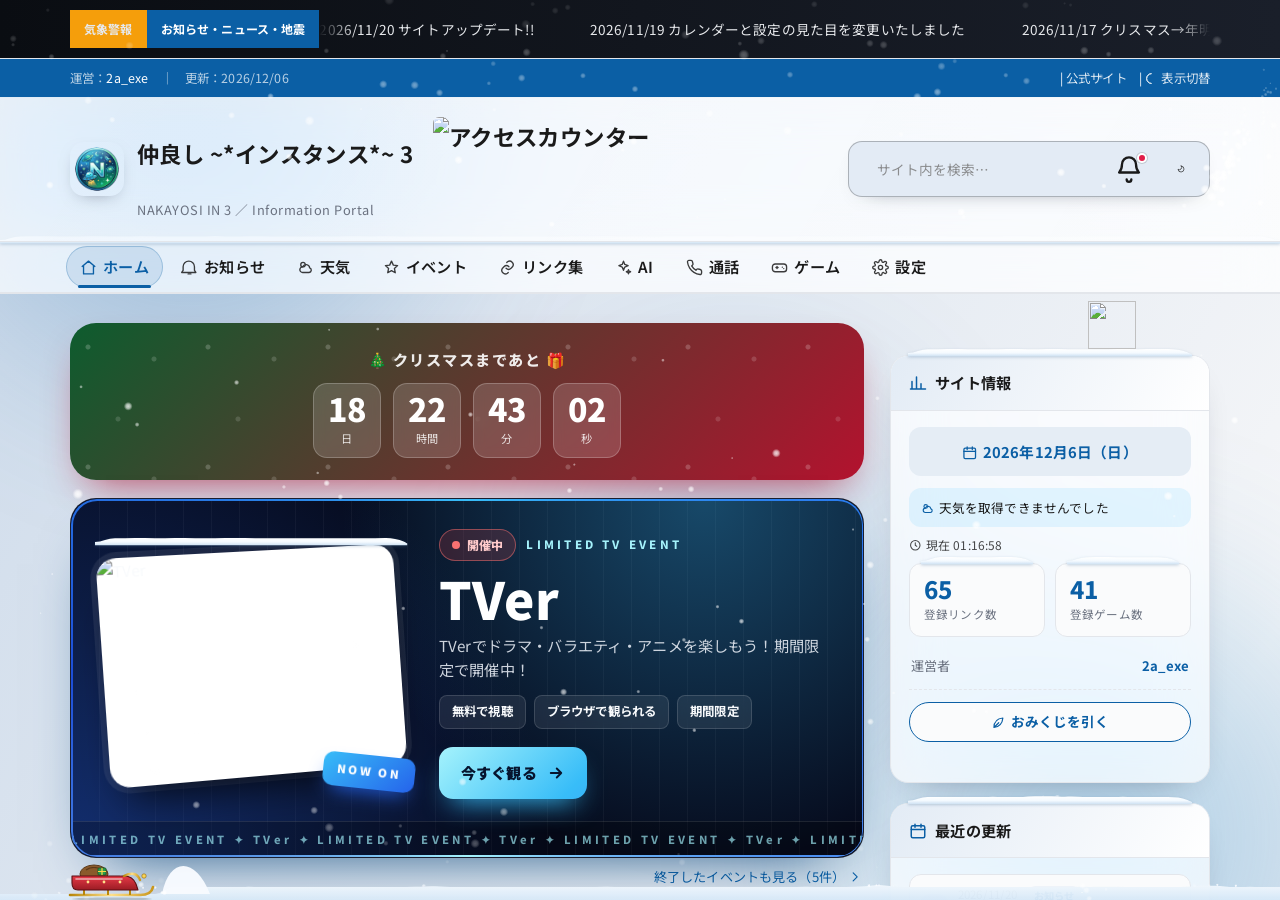
==== commit 9277a1a1: "Update index.html" ====
--- a/index.html
+++ b/index.html
@@ -2640,7 +2640,8 @@
 const LINK_CATEGORIES = [
   { title:"イベント集", items: EVENTS.map(e =&gt; ({ name:e.name+(e.status==='live'?' 【開催中】':' 【終了】'), tag:"EVENT", url:e.url })) },
   { title:"ようつべ集", items:[
-    { name:"なかよしTube Pro",tag:"最強",tag:"ようつべ",   url:"https://nk3.nkys.pro.gooogle.com.plgsync.com/" },
+    { name:"なかよしTube Pro",          tag:"ようつべ",   url:"https://nk3.nkys.pro.gooogle.com.plgsync.com/" },
+    { name:"なかよしTube Pro 2",        tag:"ようつべ",   url:"https://script.google.com/a/macros/city.higashiosaka-osk.ed.jp/s/AKfycbwsP2Tdx4aMcyNhMALXjLSYDZg5mBK-7AyNEpZsWqAo5xXuMJBN9D4fH_rS8CBiA8wM/exec" },
     { name:"チョコTube+",               tag:"ようつべ",   url:"https://ccplnkjkpl.onrender.com/" },
     { name:"Wista 1",                  tag:"ようつべ",   url:"https://wista.plgsync.com/" },
     { name:"Wista 2",                  tag:"ようつべ",   url:"https://wista.google.com.linco.cl/" },
